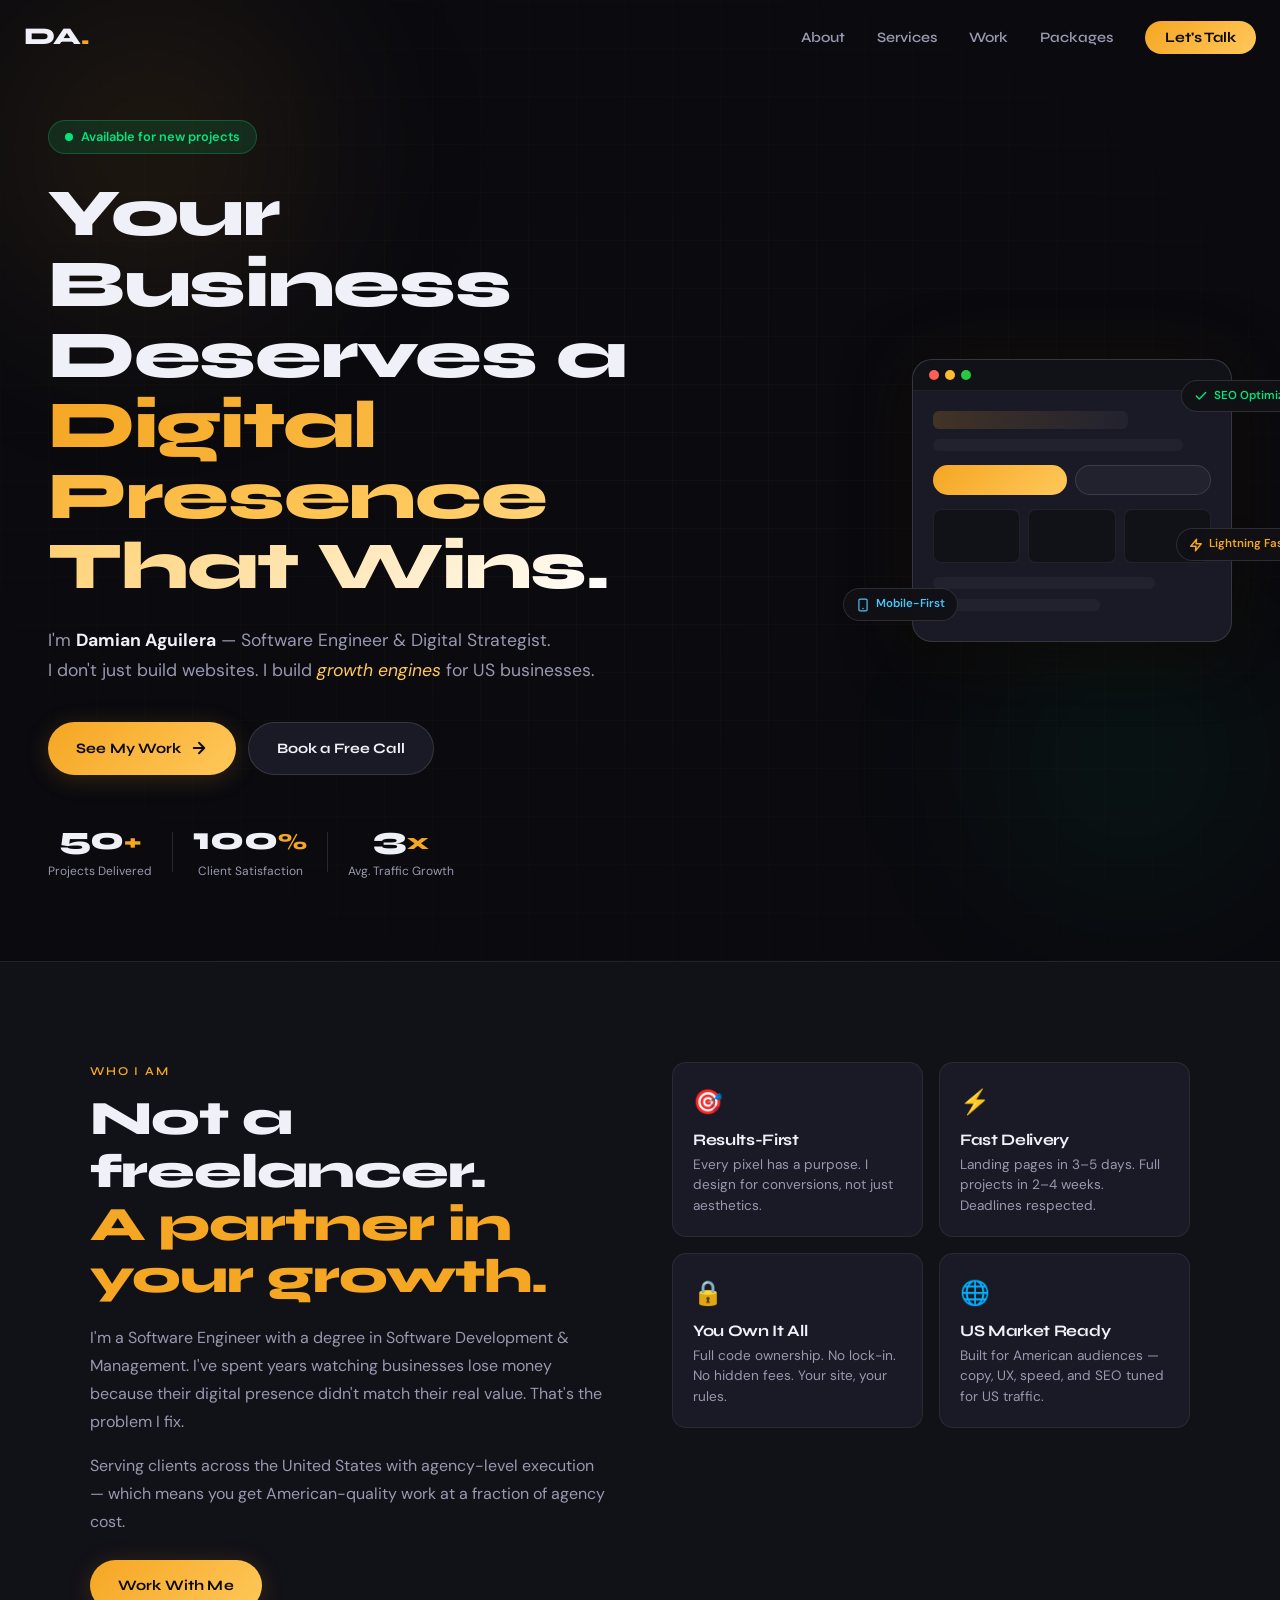
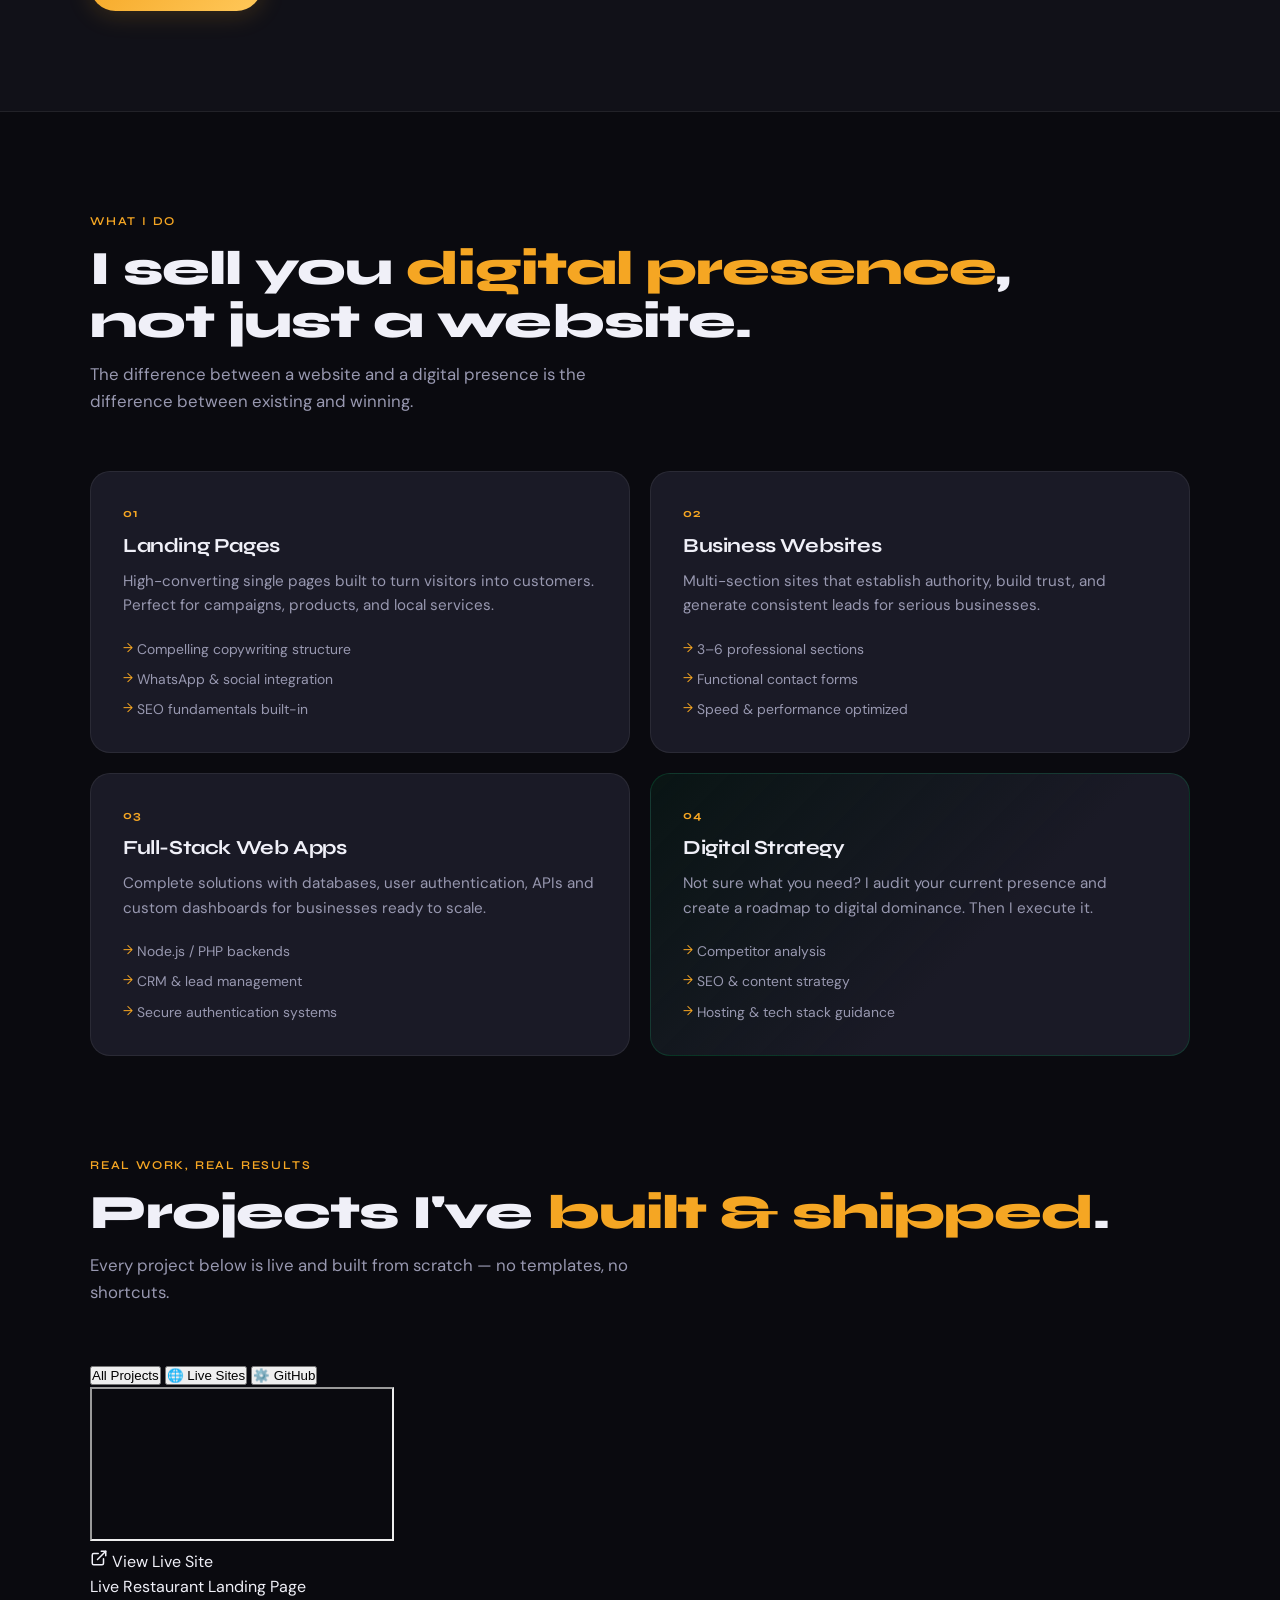
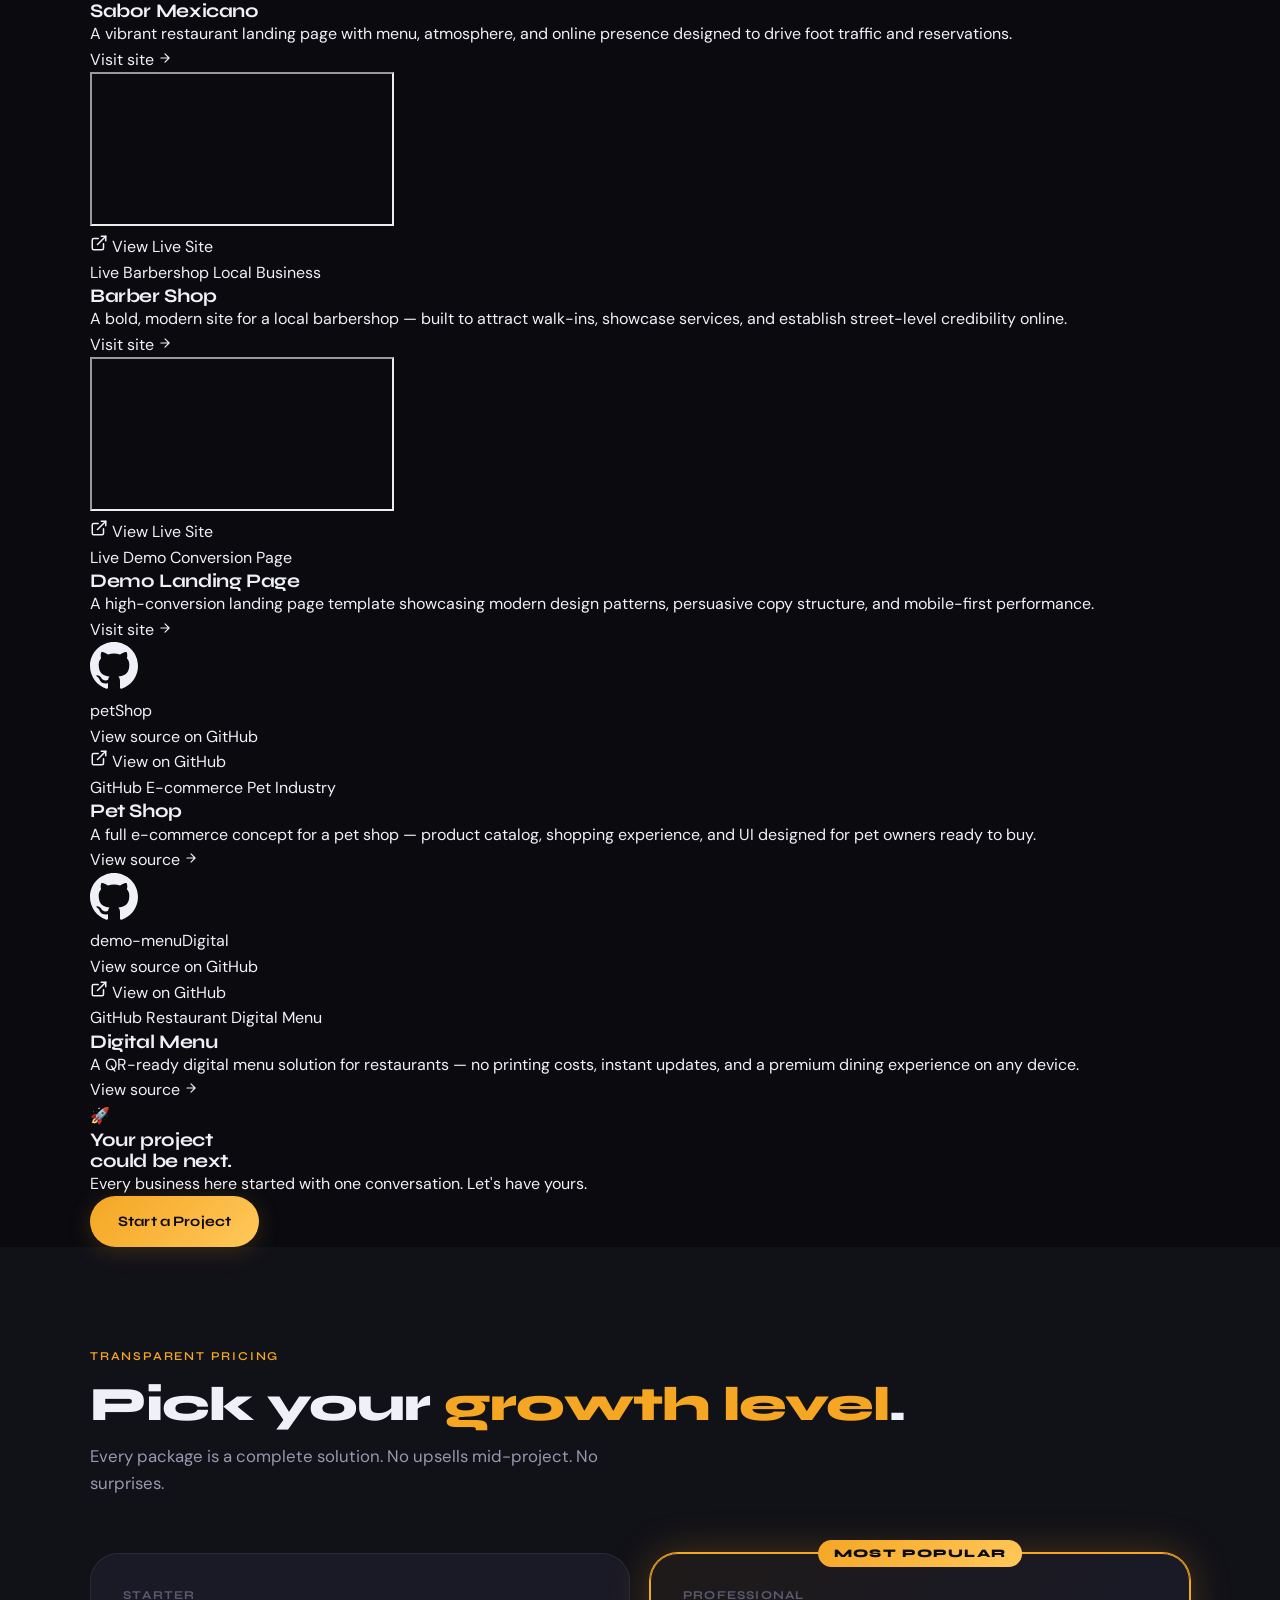
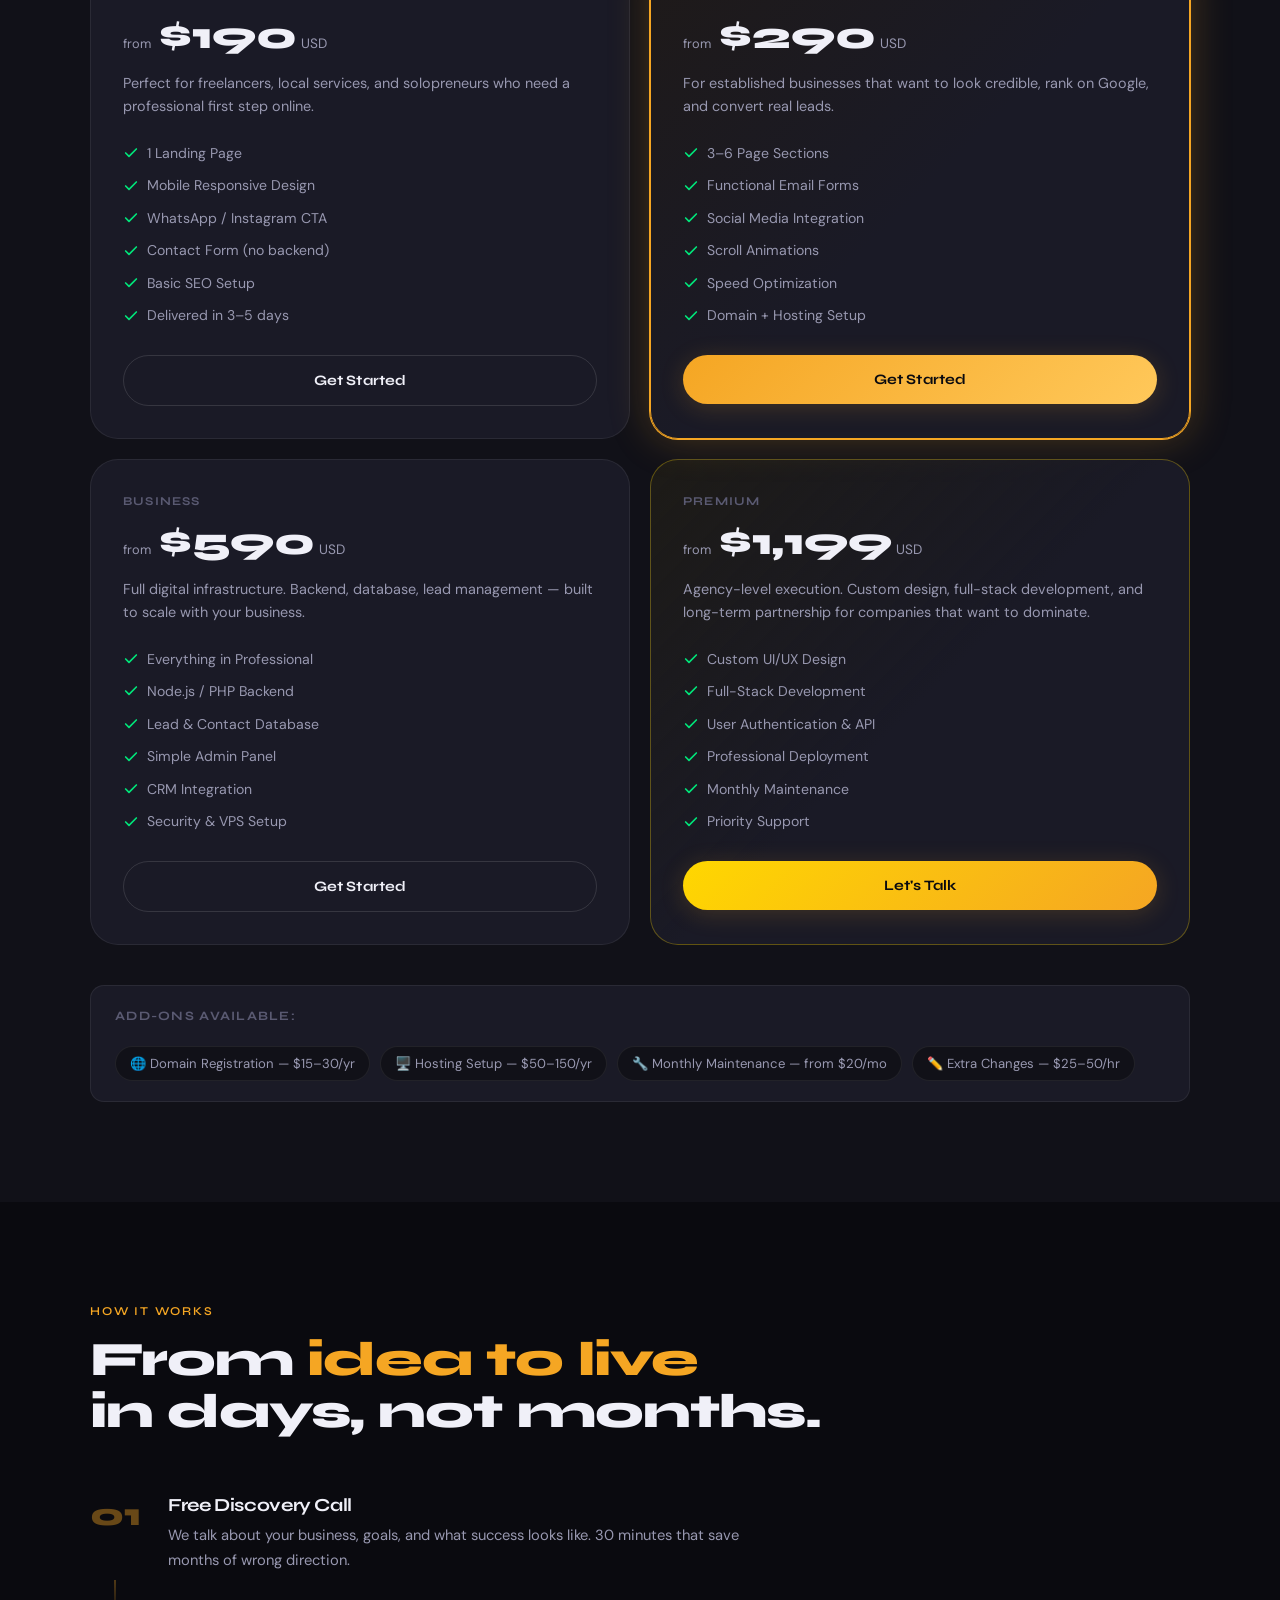
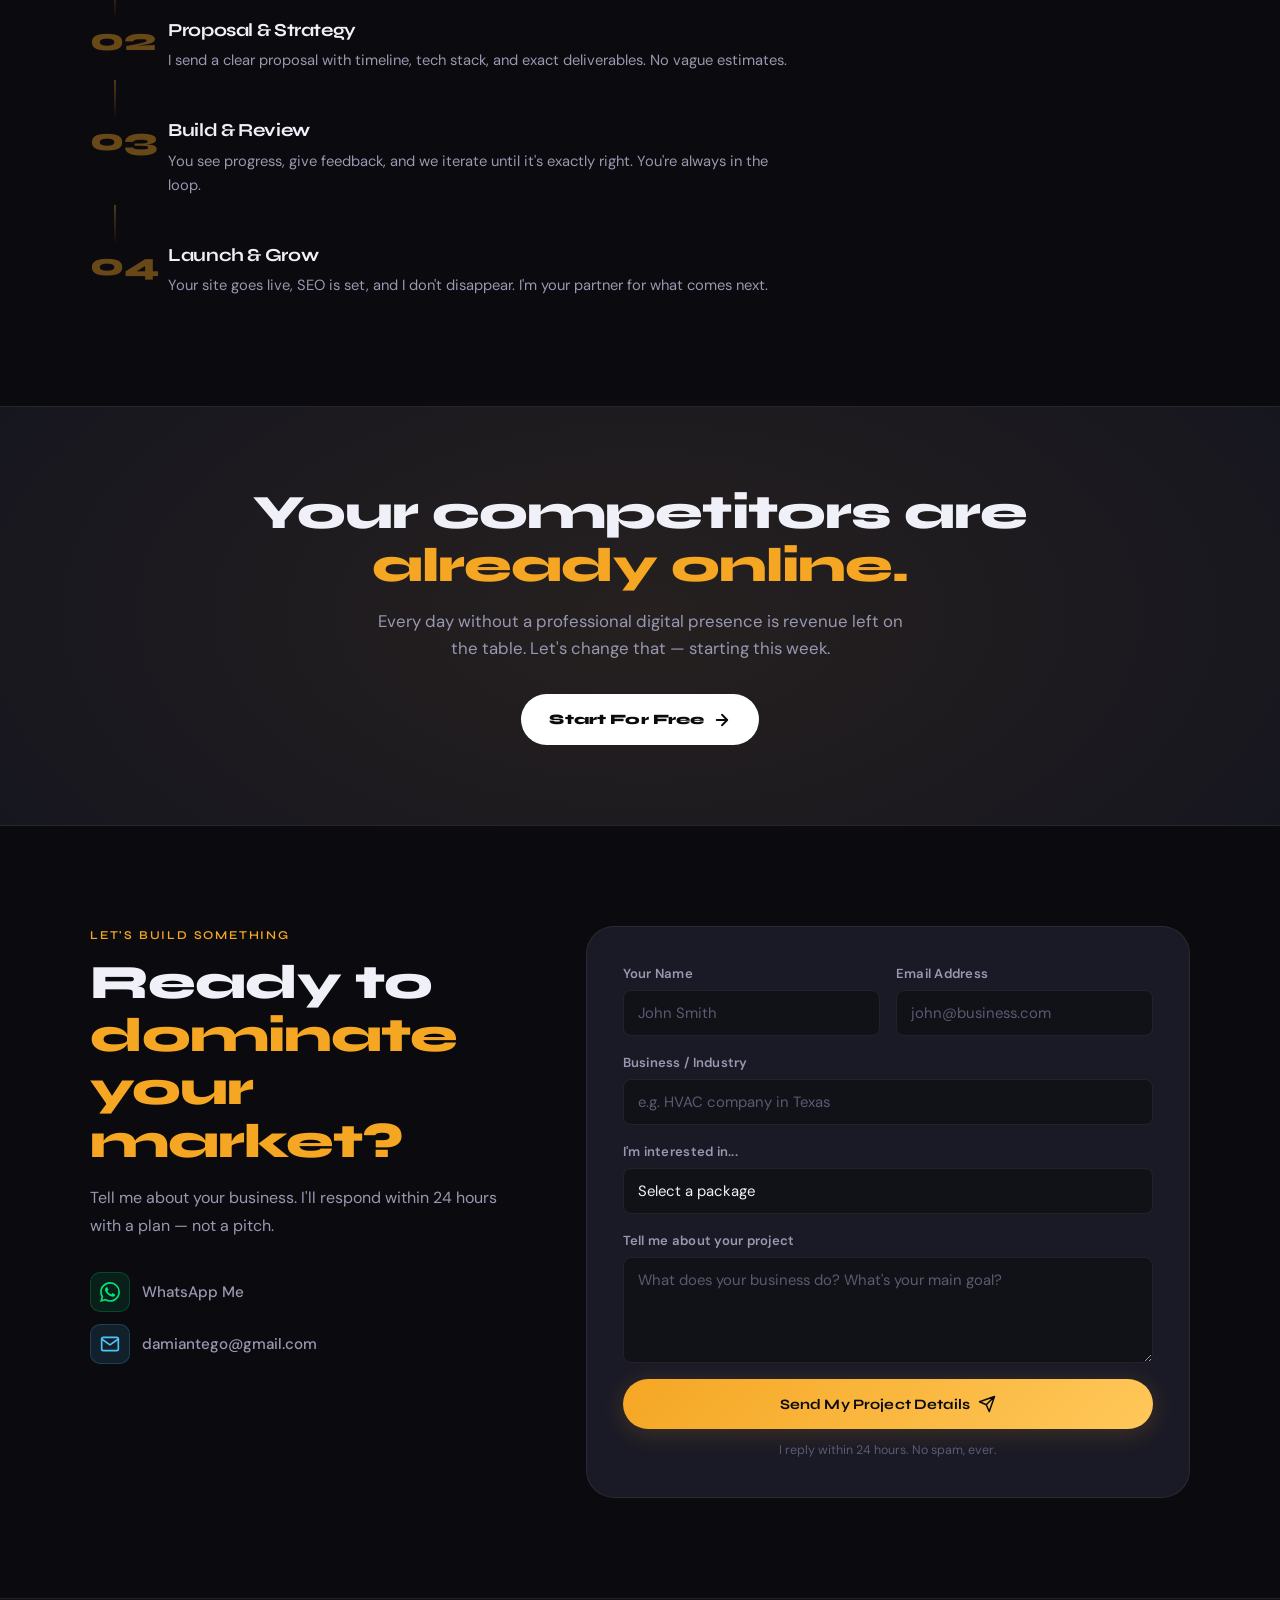
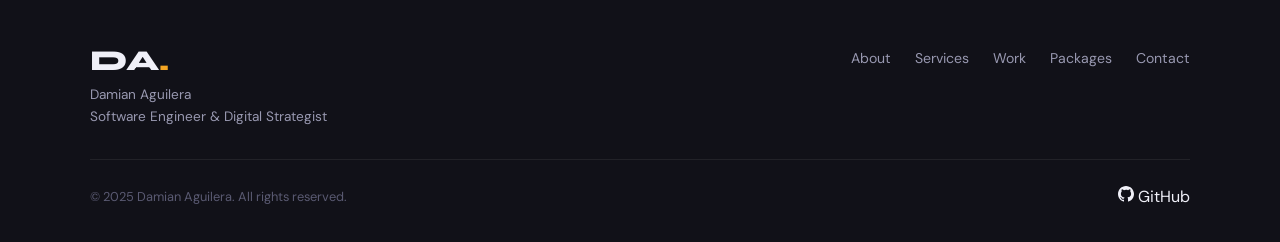
==== index.html @ eb511637 "Update index.html" ====
<!DOCTYPE html>
<html lang="en">
<head>
  <meta charset="UTF-8" />
  <meta name="viewport" content="width=device-width, initial-scale=1.0" />
  <title>Damian Aguilera — Digital Presence Architect</title>
  <meta name="description" content="I build digital presence that converts. Websites, strategy, and growth for US businesses ready to dominate online.">
  <link rel="preconnect" href="https://fonts.googleapis.com">
  <link rel="preconnect" href="https://fonts.gstatic.com" crossorigin>
  <link href="https://fonts.googleapis.com/css2?family=Syne:wght@400;600;700;800&family=DM+Sans:ital,wght@0,300;0,400;0,500;1,300&display=swap" rel="stylesheet">
  <link rel="stylesheet" href="styles.css" />
</head>
<body>

  <!-- NAV -->
  <nav class="nav" id="nav">
    <div class="nav__logo">DA<span>.</span></div>
    <button class="nav__menu-btn" id="menuBtn" aria-label="Open menu">
      <span></span><span></span><span></span>
    </button>
    <ul class="nav__links" id="navLinks">
      <li><a href="#about">About</a></li>
      <li><a href="#services">Services</a></li>
      <li><a href="#portfolio">Work</a></li>
      <li><a href="#packages">Packages</a></li>
      <li><a href="#contact" class="nav__cta">Let's Talk</a></li>
    </ul>
  </nav>

  <!-- HERO -->
  <section class="hero" id="hero">
    <div class="hero__bg-grid"></div>
    <div class="hero__orb hero__orb--1"></div>
    <div class="hero__orb hero__orb--2"></div>

    <div class="hero__content">
      <div class="hero__badge reveal">
        <span class="badge__dot"></span>
        Available for new projects
      </div>

      <h1 class="hero__headline reveal reveal--delay-1">
        Your Business<br>
        Deserves a<br>
        <span class="hero__highlight">Digital Presence<br>That Wins.</span>
      </h1>

      <p class="hero__sub reveal reveal--delay-2">
        I'm <strong>Damian Aguilera</strong> — Software Engineer & Digital Strategist.<br>
        I don't just build websites. I build <em>growth engines</em> for US businesses.
      </p>

      <div class="hero__actions reveal reveal--delay-3">
        <a href="#portfolio" class="btn btn--primary">
          See My Work
          <svg width="18" height="18" viewBox="0 0 24 24" fill="none"><path d="M5 12h14M12 5l7 7-7 7" stroke="currentColor" stroke-width="2.5" stroke-linecap="round" stroke-linejoin="round"/></svg>
        </a>
        <a href="#contact" class="btn btn--ghost">Book a Free Call</a>
      </div>

      <div class="hero__trust reveal reveal--delay-4">
        <div class="trust__item">
          <span class="trust__num" data-count="50">0</span><span class="trust__plus">+</span>
          <span class="trust__label">Projects Delivered</span>
        </div>
        <div class="trust__divider"></div>
        <div class="trust__item">
          <span class="trust__num" data-count="100">0</span><span class="trust__plus">%</span>
          <span class="trust__label">Client Satisfaction</span>
        </div>
        <div class="trust__divider"></div>
        <div class="trust__item">
          <span class="trust__num" data-count="3">0</span><span class="trust__plus">x</span>
          <span class="trust__label">Avg. Traffic Growth</span>
        </div>
      </div>
    </div>

    <div class="hero__visual reveal reveal--delay-2">
      <div class="mockup">
        <div class="mockup__bar">
          <span></span><span></span><span></span>
        </div>
        <div class="mockup__screen">
          <div class="mockup__line mockup__line--title"></div>
          <div class="mockup__line mockup__line--sub"></div>
          <div class="mockup__btn-row">
            <div class="mockup__btn-sim"></div>
            <div class="mockup__btn-sim mockup__btn-sim--ghost"></div>
          </div>
          <div class="mockup__card-row">
            <div class="mockup__card"></div>
            <div class="mockup__card"></div>
            <div class="mockup__card"></div>
          </div>
          <div class="mockup__line mockup__line--short"></div>
          <div class="mockup__line mockup__line--short mockup__line--w60"></div>
        </div>
        <div class="mockup__tag mockup__tag--1">
          <svg width="14" height="14" viewBox="0 0 24 24" fill="none"><path d="M20 6L9 17l-5-5" stroke="#00e67a" stroke-width="2.5" stroke-linecap="round" stroke-linejoin="round"/></svg>
          SEO Optimized
        </div>
        <div class="mockup__tag mockup__tag--2">
          <svg width="14" height="14" viewBox="0 0 24 24" fill="none"><path d="M13 2L3 14h9l-1 8 10-12h-9l1-8z" stroke="#f5a623" stroke-width="2.5" stroke-linecap="round" stroke-linejoin="round"/></svg>
          Lightning Fast
        </div>
        <div class="mockup__tag mockup__tag--3">
          <svg width="14" height="14" viewBox="0 0 24 24" fill="none"><rect x="5" y="2" width="14" height="20" rx="2" stroke="#4fc3f7" stroke-width="2"/><line x1="12" y1="18" x2="12" y2="18" stroke="#4fc3f7" stroke-width="2.5" stroke-linecap="round"/></svg>
          Mobile-First
        </div>
      </div>
    </div>
  </section>

  <!-- ABOUT STRIP -->
  <section class="about-strip" id="about">
    <div class="container">
      <div class="about-strip__inner">
        <div class="about-strip__text reveal">
          <p class="overline">Who I Am</p>
          <h2>Not a freelancer.<br><span>A partner in your growth.</span></h2>
          <p class="body-text">
            I'm a Software Engineer with a degree in Software Development & Management. 
            I've spent years watching businesses lose money because their digital presence 
            didn't match their real value. That's the problem I fix.
          </p>
          <p class="body-text">
            Serving clients across the United States with agency-level execution — which means 
            you get American-quality work at a fraction of agency cost.
          </p>
          <a href="#contact" class="btn btn--primary">Work With Me</a>
        </div>
        <div class="about-strip__cards reveal reveal--delay-1">
          <div class="value-card">
            <div class="value-card__icon">🎯</div>
            <h3>Results-First</h3>
            <p>Every pixel has a purpose. I design for conversions, not just aesthetics.</p>
          </div>
          <div class="value-card">
            <div class="value-card__icon">⚡</div>
            <h3>Fast Delivery</h3>
            <p>Landing pages in 3–5 days. Full projects in 2–4 weeks. Deadlines respected.</p>
          </div>
          <div class="value-card">
            <div class="value-card__icon">🔒</div>
            <h3>You Own It All</h3>
            <p>Full code ownership. No lock-in. No hidden fees. Your site, your rules.</p>
          </div>
          <div class="value-card">
            <div class="value-card__icon">🌐</div>
            <h3>US Market Ready</h3>
            <p>Built for American audiences — copy, UX, speed, and SEO tuned for US traffic.</p>
          </div>
        </div>
      </div>
    </div>
  </section>

  <!-- SERVICES -->
  <section class="services" id="services">
    <div class="container">
      <div class="section-header reveal">
        <p class="overline">What I Do</p>
        <h2>I sell you <span>digital presence</span>,<br>not just a website.</h2>
        <p class="section-sub">The difference between a website and a digital presence is the difference between existing and winning.</p>
      </div>

      <div class="services__grid">
        <div class="service-card reveal">
          <div class="service-card__number">01</div>
          <h3>Landing Pages</h3>
          <p>High-converting single pages built to turn visitors into customers. Perfect for campaigns, products, and local services.</p>
          <ul class="service-card__list">
            <li>Compelling copywriting structure</li>
            <li>WhatsApp & social integration</li>
            <li>SEO fundamentals built-in</li>
          </ul>
        </div>
        <div class="service-card reveal reveal--delay-1">
          <div class="service-card__number">02</div>
          <h3>Business Websites</h3>
          <p>Multi-section sites that establish authority, build trust, and generate consistent leads for serious businesses.</p>
          <ul class="service-card__list">
            <li>3–6 professional sections</li>
            <li>Functional contact forms</li>
            <li>Speed & performance optimized</li>
          </ul>
        </div>
        <div class="service-card reveal reveal--delay-2">
          <div class="service-card__number">03</div>
          <h3>Full-Stack Web Apps</h3>
          <p>Complete solutions with databases, user authentication, APIs and custom dashboards for businesses ready to scale.</p>
          <ul class="service-card__list">
            <li>Node.js / PHP backends</li>
            <li>CRM & lead management</li>
            <li>Secure authentication systems</li>
          </ul>
        </div>
        <div class="service-card service-card--accent reveal reveal--delay-3">
          <div class="service-card__number">04</div>
          <h3>Digital Strategy</h3>
          <p>Not sure what you need? I audit your current presence and create a roadmap to digital dominance. Then I execute it.</p>
          <ul class="service-card__list">
            <li>Competitor analysis</li>
            <li>SEO & content strategy</li>
            <li>Hosting & tech stack guidance</li>
          </ul>
        </div>
      </div>
    </div>
  </section>

  <!-- ═══════════════════════════════════════
       PORTFOLIO
  ═══════════════════════════════════════ -->
  <section class="portfolio" id="portfolio">
    <div class="container">
      <div class="section-header reveal">
        <p class="overline">Real Work, Real Results</p>
        <h2>Projects I've <span>built & shipped</span>.</h2>
        <p class="section-sub">Every project below is live and built from scratch — no templates, no shortcuts.</p>
      </div>

      <!-- FILTER TABS -->
      <div class="portfolio__filters reveal">
        <button class="pf-btn pf-btn--active" data-filter="all">All Projects</button>
        <button class="pf-btn" data-filter="live">🌐 Live Sites</button>
        <button class="pf-btn" data-filter="github">⚙️ GitHub</button>
      </div>

      <div class="portfolio__grid" id="portfolioGrid">

        <!-- 1 — Sabor Mexicano -->
        <div class="pj-card reveal" data-type="live">
          <div class="pj-card__preview">
            <iframe
              src="https://damian7777777777.github.io/Sabor-Mexicano/"
              title="Sabor Mexicano preview"
              loading="lazy"
              tabindex="-1"
              scrolling="no">
            </iframe>
            <div class="pj-card__overlay">
              <a href="https://damian7777777777.github.io/Sabor-Mexicano/" target="_blank" rel="noopener" class="pj-card__view-btn">
                <svg width="18" height="18" viewBox="0 0 24 24" fill="none"><path d="M18 13v6a2 2 0 01-2 2H5a2 2 0 01-2-2V8a2 2 0 012-2h6" stroke="currentColor" stroke-width="2" stroke-linecap="round" stroke-linejoin="round"/><polyline points="15,3 21,3 21,9" stroke="currentColor" stroke-width="2" stroke-linecap="round" stroke-linejoin="round"/><line x1="10" y1="14" x2="21" y2="3" stroke="currentColor" stroke-width="2" stroke-linecap="round" stroke-linejoin="round"/></svg>
                View Live Site
              </a>
            </div>
          </div>
          <div class="pj-card__info">
            <div class="pj-card__meta">
              <span class="pj-card__tag pj-card__tag--live">Live</span>
              <span class="pj-card__tag">Restaurant</span>
              <span class="pj-card__tag">Landing Page</span>
            </div>
            <h3>Sabor Mexicano</h3>
            <p>A vibrant restaurant landing page with menu, atmosphere, and online presence designed to drive foot traffic and reservations.</p>
            <a href="https://damian7777777777.github.io/Sabor-Mexicano/" target="_blank" rel="noopener" class="pj-card__link">
              Visit site
              <svg width="14" height="14" viewBox="0 0 24 24" fill="none"><path d="M5 12h14M12 5l7 7-7 7" stroke="currentColor" stroke-width="2" stroke-linecap="round" stroke-linejoin="round"/></svg>
            </a>
          </div>
        </div>

        <!-- 2 — Barber -->
        <div class="pj-card reveal reveal--delay-1" data-type="live">
          <div class="pj-card__preview">
            <iframe
              src="https://damian7777777777.github.io/Barber/"
              title="Barber Shop preview"
              loading="lazy"
              tabindex="-1"
              scrolling="no">
            </iframe>
            <div class="pj-card__overlay">
              <a href="https://damian7777777777.github.io/Barber/" target="_blank" rel="noopener" class="pj-card__view-btn">
                <svg width="18" height="18" viewBox="0 0 24 24" fill="none"><path d="M18 13v6a2 2 0 01-2 2H5a2 2 0 01-2-2V8a2 2 0 012-2h6" stroke="currentColor" stroke-width="2" stroke-linecap="round" stroke-linejoin="round"/><polyline points="15,3 21,3 21,9" stroke="currentColor" stroke-width="2" stroke-linecap="round" stroke-linejoin="round"/><line x1="10" y1="14" x2="21" y2="3" stroke="currentColor" stroke-width="2" stroke-linecap="round" stroke-linejoin="round"/></svg>
                View Live Site
              </a>
            </div>
          </div>
          <div class="pj-card__info">
            <div class="pj-card__meta">
              <span class="pj-card__tag pj-card__tag--live">Live</span>
              <span class="pj-card__tag">Barbershop</span>
              <span class="pj-card__tag">Local Business</span>
            </div>
            <h3>Barber Shop</h3>
            <p>A bold, modern site for a local barbershop — built to attract walk-ins, showcase services, and establish street-level credibility online.</p>
            <a href="https://damian7777777777.github.io/Barber/" target="_blank" rel="noopener" class="pj-card__link">
              Visit site
              <svg width="14" height="14" viewBox="0 0 24 24" fill="none"><path d="M5 12h14M12 5l7 7-7 7" stroke="currentColor" stroke-width="2" stroke-linecap="round" stroke-linejoin="round"/></svg>
            </a>
          </div>
        </div>

        <!-- 3 — Demo Landing Page -->
        <div class="pj-card reveal reveal--delay-2" data-type="live">
          <div class="pj-card__preview">
            <iframe
              src="https://damian7777777777.github.io/demo-landing-page/"
              title="Demo Landing Page preview"
              loading="lazy"
              tabindex="-1"
              scrolling="no">
            </iframe>
            <div class="pj-card__overlay">
              <a href="https://damian7777777777.github.io/demo-landing-page/" target="_blank" rel="noopener" class="pj-card__view-btn">
                <svg width="18" height="18" viewBox="0 0 24 24" fill="none"><path d="M18 13v6a2 2 0 01-2 2H5a2 2 0 01-2-2V8a2 2 0 012-2h6" stroke="currentColor" stroke-width="2" stroke-linecap="round" stroke-linejoin="round"/><polyline points="15,3 21,3 21,9" stroke="currentColor" stroke-width="2" stroke-linecap="round" stroke-linejoin="round"/><line x1="10" y1="14" x2="21" y2="3" stroke="currentColor" stroke-width="2" stroke-linecap="round" stroke-linejoin="round"/></svg>
                View Live Site
              </a>
            </div>
          </div>
          <div class="pj-card__info">
            <div class="pj-card__meta">
              <span class="pj-card__tag pj-card__tag--live">Live</span>
              <span class="pj-card__tag">Demo</span>
              <span class="pj-card__tag">Conversion Page</span>
            </div>
            <h3>Demo Landing Page</h3>
            <p>A high-conversion landing page template showcasing modern design patterns, persuasive copy structure, and mobile-first performance.</p>
            <a href="https://damian7777777777.github.io/demo-landing-page/" target="_blank" rel="noopener" class="pj-card__link">
              Visit site
              <svg width="14" height="14" viewBox="0 0 24 24" fill="none"><path d="M5 12h14M12 5l7 7-7 7" stroke="currentColor" stroke-width="2" stroke-linecap="round" stroke-linejoin="round"/></svg>
            </a>
          </div>
        </div>

        <!-- 4 — Pet Shop -->
        <div class="pj-card reveal" data-type="github">
          <div class="pj-card__preview pj-card__preview--gh">
            <div class="pj-card__gh-screen">
              <div class="pj-card__gh-icon">
                <svg width="48" height="48" viewBox="0 0 24 24" fill="currentColor"><path d="M12 0C5.374 0 0 5.373 0 12c0 5.302 3.438 9.8 8.207 11.387.599.111.793-.261.793-.577v-2.234c-3.338.726-4.033-1.416-4.033-1.416-.546-1.387-1.333-1.756-1.333-1.756-1.089-.745.083-.729.083-.729 1.205.084 1.839 1.237 1.839 1.237 1.07 1.834 2.807 1.304 3.492.997.107-.775.418-1.305.762-1.604-2.665-.305-5.467-1.334-5.467-5.931 0-1.311.469-2.381 1.236-3.221-.124-.303-.535-1.524.117-3.176 0 0 1.008-.322 3.301 1.23A11.509 11.509 0 0112 5.803c1.02.005 2.047.138 3.006.404 2.291-1.552 3.297-1.23 3.297-1.23.653 1.653.242 2.874.118 3.176.77.84 1.235 1.911 1.235 3.221 0 4.609-2.807 5.624-5.479 5.921.43.372.823 1.102.823 2.222v3.293c0 .319.192.694.801.576C20.566 21.797 24 17.3 24 12c0-6.627-5.373-12-12-12z"/></svg>
              </div>
              <p class="pj-card__gh-name">petShop</p>
              <p class="pj-card__gh-sub">View source on GitHub</p>
            </div>
            <div class="pj-card__overlay">
              <a href="https://github.com/Damian7777777777/petShop/" target="_blank" rel="noopener" class="pj-card__view-btn">
                <svg width="18" height="18" viewBox="0 0 24 24" fill="none"><path d="M18 13v6a2 2 0 01-2 2H5a2 2 0 01-2-2V8a2 2 0 012-2h6" stroke="currentColor" stroke-width="2" stroke-linecap="round" stroke-linejoin="round"/><polyline points="15,3 21,3 21,9" stroke="currentColor" stroke-width="2" stroke-linecap="round" stroke-linejoin="round"/><line x1="10" y1="14" x2="21" y2="3" stroke="currentColor" stroke-width="2" stroke-linecap="round" stroke-linejoin="round"/></svg>
                View on GitHub
              </a>
            </div>
          </div>
          <div class="pj-card__info">
            <div class="pj-card__meta">
              <span class="pj-card__tag pj-card__tag--gh">GitHub</span>
              <span class="pj-card__tag">E-commerce</span>
              <span class="pj-card__tag">Pet Industry</span>
            </div>
            <h3>Pet Shop</h3>
            <p>A full e-commerce concept for a pet shop — product catalog, shopping experience, and UI designed for pet owners ready to buy.</p>
            <a href="https://github.com/Damian7777777777/petShop/" target="_blank" rel="noopener" class="pj-card__link">
              View source
              <svg width="14" height="14" viewBox="0 0 24 24" fill="none"><path d="M5 12h14M12 5l7 7-7 7" stroke="currentColor" stroke-width="2" stroke-linecap="round" stroke-linejoin="round"/></svg>
            </a>
          </div>
        </div>

        <!-- 5 — Demo Menú Digital -->
        <div class="pj-card reveal reveal--delay-1" data-type="github">
          <div class="pj-card__preview pj-card__preview--gh">
            <div class="pj-card__gh-screen">
              <div class="pj-card__gh-icon">
                <svg width="48" height="48" viewBox="0 0 24 24" fill="currentColor"><path d="M12 0C5.374 0 0 5.373 0 12c0 5.302 3.438 9.8 8.207 11.387.599.111.793-.261.793-.577v-2.234c-3.338.726-4.033-1.416-4.033-1.416-.546-1.387-1.333-1.756-1.333-1.756-1.089-.745.083-.729.083-.729 1.205.084 1.839 1.237 1.839 1.237 1.07 1.834 2.807 1.304 3.492.997.107-.775.418-1.305.762-1.604-2.665-.305-5.467-1.334-5.467-5.931 0-1.311.469-2.381 1.236-3.221-.124-.303-.535-1.524.117-3.176 0 0 1.008-.322 3.301 1.23A11.509 11.509 0 0112 5.803c1.02.005 2.047.138 3.006.404 2.291-1.552 3.297-1.23 3.297-1.23.653 1.653.242 2.874.118 3.176.77.84 1.235 1.911 1.235 3.221 0 4.609-2.807 5.624-5.479 5.921.43.372.823 1.102.823 2.222v3.293c0 .319.192.694.801.576C20.566 21.797 24 17.3 24 12c0-6.627-5.373-12-12-12z"/></svg>
              </div>
              <p class="pj-card__gh-name">demo-menuDigital</p>
              <p class="pj-card__gh-sub">View source on GitHub</p>
            </div>
            <div class="pj-card__overlay">
              <a href="https://github.com/Damian7777777777/demo-menuDigital/" target="_blank" rel="noopener" class="pj-card__view-btn">
                <svg width="18" height="18" viewBox="0 0 24 24" fill="none"><path d="M18 13v6a2 2 0 01-2 2H5a2 2 0 01-2-2V8a2 2 0 012-2h6" stroke="currentColor" stroke-width="2" stroke-linecap="round" stroke-linejoin="round"/><polyline points="15,3 21,3 21,9" stroke="currentColor" stroke-width="2" stroke-linecap="round" stroke-linejoin="round"/><line x1="10" y1="14" x2="21" y2="3" stroke="currentColor" stroke-width="2" stroke-linecap="round" stroke-linejoin="round"/></svg>
                View on GitHub
              </a>
            </div>
          </div>
          <div class="pj-card__info">
            <div class="pj-card__meta">
              <span class="pj-card__tag pj-card__tag--gh">GitHub</span>
              <span class="pj-card__tag">Restaurant</span>
              <span class="pj-card__tag">Digital Menu</span>
            </div>
            <h3>Digital Menu</h3>
            <p>A QR-ready digital menu solution for restaurants — no printing costs, instant updates, and a premium dining experience on any device.</p>
            <a href="https://github.com/Damian7777777777/demo-menuDigital/" target="_blank" rel="noopener" class="pj-card__link">
              View source
              <svg width="14" height="14" viewBox="0 0 24 24" fill="none"><path d="M5 12h14M12 5l7 7-7 7" stroke="currentColor" stroke-width="2" stroke-linecap="round" stroke-linejoin="round"/></svg>
            </a>
          </div>
        </div>

        <!-- CTA card -->
        <div class="pj-card pj-card--cta reveal reveal--delay-2" data-type="all">
          <div class="pj-card__cta-inner">
            <div class="pj-card__cta-icon">🚀</div>
            <h3>Your project<br>could be next.</h3>
            <p>Every business here started with one conversation. Let's have yours.</p>
            <a href="#contact" class="btn btn--primary">Start a Project</a>
          </div>
        </div>

      </div>
    </div>
  </section>

  <!-- PACKAGES -->
  <section class="packages" id="packages">
    <div class="container">
      <div class="section-header reveal">
        <p class="overline">Transparent Pricing</p>
        <h2>Pick your <span>growth level</span>.</h2>
        <p class="section-sub">Every package is a complete solution. No upsells mid-project. No surprises.</p>
      </div>

      <div class="packages__grid">

        <div class="pkg-card reveal">
          <div class="pkg-card__badge">Starter</div>
          <div class="pkg-card__price">
            <span class="pkg-card__from">from</span>
            <span class="pkg-card__amount">$190</span>
            <span class="pkg-card__period">USD</span>
          </div>
          <p class="pkg-card__desc">Perfect for freelancers, local services, and solopreneurs who need a professional first step online.</p>
          <ul class="pkg-card__features">
            <li><svg width="16" height="16" viewBox="0 0 24 24" fill="none"><path d="M20 6L9 17l-5-5" stroke="currentColor" stroke-width="2.5" stroke-linecap="round" stroke-linejoin="round"/></svg> 1 Landing Page</li>
            <li><svg width="16" height="16" viewBox="0 0 24 24" fill="none"><path d="M20 6L9 17l-5-5" stroke="currentColor" stroke-width="2.5" stroke-linecap="round" stroke-linejoin="round"/></svg> Mobile Responsive Design</li>
            <li><svg width="16" height="16" viewBox="0 0 24 24" fill="none"><path d="M20 6L9 17l-5-5" stroke="currentColor" stroke-width="2.5" stroke-linecap="round" stroke-linejoin="round"/></svg> WhatsApp / Instagram CTA</li>
            <li><svg width="16" height="16" viewBox="0 0 24 24" fill="none"><path d="M20 6L9 17l-5-5" stroke="currentColor" stroke-width="2.5" stroke-linecap="round" stroke-linejoin="round"/></svg> Contact Form (no backend)</li>
            <li><svg width="16" height="16" viewBox="0 0 24 24" fill="none"><path d="M20 6L9 17l-5-5" stroke="currentColor" stroke-width="2.5" stroke-linecap="round" stroke-linejoin="round"/></svg> Basic SEO Setup</li>
            <li><svg width="16" height="16" viewBox="0 0 24 24" fill="none"><path d="M20 6L9 17l-5-5" stroke="currentColor" stroke-width="2.5" stroke-linecap="round" stroke-linejoin="round"/></svg> Delivered in 3–5 days</li>
          </ul>
          <a href="#contact" class="btn btn--outline pkg-card__btn">Get Started</a>
        </div>

        <div class="pkg-card pkg-card--popular reveal reveal--delay-1">
          <div class="pkg-card__popular-label">Most Popular</div>
          <div class="pkg-card__badge">Professional</div>
          <div class="pkg-card__price">
            <span class="pkg-card__from">from</span>
            <span class="pkg-card__amount">$290</span>
            <span class="pkg-card__period">USD</span>
          </div>
          <p class="pkg-card__desc">For established businesses that want to look credible, rank on Google, and convert real leads.</p>
          <ul class="pkg-card__features">
            <li><svg width="16" height="16" viewBox="0 0 24 24" fill="none"><path d="M20 6L9 17l-5-5" stroke="currentColor" stroke-width="2.5" stroke-linecap="round" stroke-linejoin="round"/></svg> 3–6 Page Sections</li>
            <li><svg width="16" height="16" viewBox="0 0 24 24" fill="none"><path d="M20 6L9 17l-5-5" stroke="currentColor" stroke-width="2.5" stroke-linecap="round" stroke-linejoin="round"/></svg> Functional Email Forms</li>
            <li><svg width="16" height="16" viewBox="0 0 24 24" fill="none"><path d="M20 6L9 17l-5-5" stroke="currentColor" stroke-width="2.5" stroke-linecap="round" stroke-linejoin="round"/></svg> Social Media Integration</li>
            <li><svg width="16" height="16" viewBox="0 0 24 24" fill="none"><path d="M20 6L9 17l-5-5" stroke="currentColor" stroke-width="2.5" stroke-linecap="round" stroke-linejoin="round"/></svg> Scroll Animations</li>
            <li><svg width="16" height="16" viewBox="0 0 24 24" fill="none"><path d="M20 6L9 17l-5-5" stroke="currentColor" stroke-width="2.5" stroke-linecap="round" stroke-linejoin="round"/></svg> Speed Optimization</li>
            <li><svg width="16" height="16" viewBox="0 0 24 24" fill="none"><path d="M20 6L9 17l-5-5" stroke="currentColor" stroke-width="2.5" stroke-linecap="round" stroke-linejoin="round"/></svg> Domain + Hosting Setup</li>
          </ul>
          <a href="#contact" class="btn btn--primary pkg-card__btn">Get Started</a>
        </div>

        <div class="pkg-card reveal reveal--delay-2">
          <div class="pkg-card__badge">Business</div>
          <div class="pkg-card__price">
            <span class="pkg-card__from">from</span>
            <span class="pkg-card__amount">$590</span>
            <span class="pkg-card__period">USD</span>
          </div>
          <p class="pkg-card__desc">Full digital infrastructure. Backend, database, lead management — built to scale with your business.</p>
          <ul class="pkg-card__features">
            <li><svg width="16" height="16" viewBox="0 0 24 24" fill="none"><path d="M20 6L9 17l-5-5" stroke="currentColor" stroke-width="2.5" stroke-linecap="round" stroke-linejoin="round"/></svg> Everything in Professional</li>
            <li><svg width="16" height="16" viewBox="0 0 24 24" fill="none"><path d="M20 6L9 17l-5-5" stroke="currentColor" stroke-width="2.5" stroke-linecap="round" stroke-linejoin="round"/></svg> Node.js / PHP Backend</li>
            <li><svg width="16" height="16" viewBox="0 0 24 24" fill="none"><path d="M20 6L9 17l-5-5" stroke="currentColor" stroke-width="2.5" stroke-linecap="round" stroke-linejoin="round"/></svg> Lead & Contact Database</li>
            <li><svg width="16" height="16" viewBox="0 0 24 24" fill="none"><path d="M20 6L9 17l-5-5" stroke="currentColor" stroke-width="2.5" stroke-linecap="round" stroke-linejoin="round"/></svg> Simple Admin Panel</li>
            <li><svg width="16" height="16" viewBox="0 0 24 24" fill="none"><path d="M20 6L9 17l-5-5" stroke="currentColor" stroke-width="2.5" stroke-linecap="round" stroke-linejoin="round"/></svg> CRM Integration</li>
            <li><svg width="16" height="16" viewBox="0 0 24 24" fill="none"><path d="M20 6L9 17l-5-5" stroke="currentColor" stroke-width="2.5" stroke-linecap="round" stroke-linejoin="round"/></svg> Security & VPS Setup</li>
          </ul>
          <a href="#contact" class="btn btn--outline pkg-card__btn">Get Started</a>
        </div>

        <div class="pkg-card pkg-card--premium reveal reveal--delay-3">
          <div class="pkg-card__badge">Premium</div>
          <div class="pkg-card__price">
            <span class="pkg-card__from">from</span>
            <span class="pkg-card__amount">$1,199</span>
            <span class="pkg-card__period">USD</span>
          </div>
          <p class="pkg-card__desc">Agency-level execution. Custom design, full-stack development, and long-term partnership for companies that want to dominate.</p>
          <ul class="pkg-card__features">
            <li><svg width="16" height="16" viewBox="0 0 24 24" fill="none"><path d="M20 6L9 17l-5-5" stroke="currentColor" stroke-width="2.5" stroke-linecap="round" stroke-linejoin="round"/></svg> Custom UI/UX Design</li>
            <li><svg width="16" height="16" viewBox="0 0 24 24" fill="none"><path d="M20 6L9 17l-5-5" stroke="currentColor" stroke-width="2.5" stroke-linecap="round" stroke-linejoin="round"/></svg> Full-Stack Development</li>
            <li><svg width="16" height="16" viewBox="0 0 24 24" fill="none"><path d="M20 6L9 17l-5-5" stroke="currentColor" stroke-width="2.5" stroke-linecap="round" stroke-linejoin="round"/></svg> User Authentication & API</li>
            <li><svg width="16" height="16" viewBox="0 0 24 24" fill="none"><path d="M20 6L9 17l-5-5" stroke="currentColor" stroke-width="2.5" stroke-linecap="round" stroke-linejoin="round"/></svg> Professional Deployment</li>
            <li><svg width="16" height="16" viewBox="0 0 24 24" fill="none"><path d="M20 6L9 17l-5-5" stroke="currentColor" stroke-width="2.5" stroke-linecap="round" stroke-linejoin="round"/></svg> Monthly Maintenance</li>
            <li><svg width="16" height="16" viewBox="0 0 24 24" fill="none"><path d="M20 6L9 17l-5-5" stroke="currentColor" stroke-width="2.5" stroke-linecap="round" stroke-linejoin="round"/></svg> Priority Support</li>
          </ul>
          <a href="#contact" class="btn btn--gold pkg-card__btn">Let's Talk</a>
        </div>

      </div>

      <div class="extras reveal">
        <p class="extras__label">Add-ons available:</p>
        <div class="extras__pills">
          <span>🌐 Domain Registration — $15–30/yr</span>
          <span>🖥️ Hosting Setup — $50–150/yr</span>
          <span>🔧 Monthly Maintenance — from $20/mo</span>
          <span>✏️ Extra Changes — $25–50/hr</span>
        </div>
      </div>
    </div>
  </section>

  <!-- PROCESS -->
  <section class="process" id="process">
    <div class="container">
      <div class="section-header reveal">
        <p class="overline">How It Works</p>
        <h2>From <span>idea to live</span><br>in days, not months.</h2>
      </div>
      <div class="process__steps">
        <div class="process__step reveal">
          <div class="process__step-num">01</div>
          <div class="process__step-content">
            <h3>Free Discovery Call</h3>
            <p>We talk about your business, goals, and what success looks like. 30 minutes that save months of wrong direction.</p>
          </div>
        </div>
        <div class="process__connector"></div>
        <div class="process__step reveal reveal--delay-1">
          <div class="process__step-num">02</div>
          <div class="process__step-content">
            <h3>Proposal & Strategy</h3>
            <p>I send a clear proposal with timeline, tech stack, and exact deliverables. No vague estimates.</p>
          </div>
        </div>
        <div class="process__connector"></div>
        <div class="process__step reveal reveal--delay-2">
          <div class="process__step-num">03</div>
          <div class="process__step-content">
            <h3>Build & Review</h3>
            <p>You see progress, give feedback, and we iterate until it's exactly right. You're always in the loop.</p>
          </div>
        </div>
        <div class="process__connector"></div>
        <div class="process__step reveal reveal--delay-3">
          <div class="process__step-num">04</div>
          <div class="process__step-content">
            <h3>Launch & Grow</h3>
            <p>Your site goes live, SEO is set, and I don't disappear. I'm your partner for what comes next.</p>
          </div>
        </div>
      </div>
    </div>
  </section>

  <!-- CTA BANNER -->
  <section class="cta-banner reveal">
    <div class="cta-banner__bg"></div>
    <div class="container">
      <div class="cta-banner__inner">
        <h2>Your competitors are<br><span>already online.</span></h2>
        <p>Every day without a professional digital presence is revenue left on the table. Let's change that — starting this week.</p>
        <a href="#contact" class="btn btn--white">
          Start For Free
          <svg width="18" height="18" viewBox="0 0 24 24" fill="none"><path d="M5 12h14M12 5l7 7-7 7" stroke="currentColor" stroke-width="2.5" stroke-linecap="round" stroke-linejoin="round"/></svg>
        </a>
      </div>
    </div>
  </section>

  <!-- CONTACT -->
  <section class="contact" id="contact">
    <div class="container">
      <div class="contact__inner">
        <div class="contact__info reveal">
          <p class="overline">Let's Build Something</p>
          <h2>Ready to<br><span>dominate your market?</span></h2>
          <p class="body-text">Tell me about your business. I'll respond within 24 hours with a plan — not a pitch.</p>

          <div class="contact__channels">
            <a href="https://wa.me/4428484517" class="channel-link" target="_blank" rel="noopener">
              <div class="channel-link__icon channel-link__icon--wa">
                <svg width="20" height="20" viewBox="0 0 24 24" fill="currentColor"><path d="M17.472 14.382c-.297-.149-1.758-.867-2.03-.967-.273-.099-.471-.148-.67.15-.197.297-.767.966-.94 1.164-.173.199-.347.223-.644.075-.297-.15-1.255-.463-2.39-1.475-.883-.788-1.48-1.761-1.653-2.059-.173-.297-.018-.458.13-.606.134-.133.298-.347.446-.52.149-.174.198-.298.298-.497.099-.198.05-.371-.025-.52-.075-.149-.669-1.612-.916-2.207-.242-.579-.487-.5-.669-.51-.173-.008-.371-.01-.57-.01-.198 0-.52.074-.792.372-.272.297-1.04 1.016-1.04 2.479 0 1.462 1.065 2.875 1.213 3.074.149.198 2.096 3.2 5.077 4.487.709.306 1.262.489 1.694.625.712.227 1.36.195 1.871.118.571-.085 1.758-.719 2.006-1.413.248-.694.248-1.289.173-1.413-.074-.124-.272-.198-.57-.347m-5.421 7.403h-.004a9.87 9.87 0 01-5.031-1.378l-.361-.214-3.741.982.998-3.648-.235-.374a9.86 9.86 0 01-1.51-5.26c.001-5.45 4.436-9.884 9.888-9.884 2.64 0 5.122 1.03 6.988 2.898a9.825 9.825 0 012.893 6.994c-.003 5.45-4.437 9.884-9.885 9.884m8.413-18.297A11.815 11.815 0 0012.05 0C5.495 0 .16 5.335.157 11.892c0 2.096.547 4.142 1.588 5.945L.057 24l6.305-1.654a11.882 11.882 0 005.683 1.448h.005c6.554 0 11.89-5.335 11.893-11.893a11.821 11.821 0 00-3.48-8.413z"/></svg>
              </div>
              <span>WhatsApp Me</span>
            </a>
            <a href="mailto:damiantego@gmail.com" class="channel-link">
              <div class="channel-link__icon channel-link__icon--email">
                <svg width="20" height="20" viewBox="0 0 24 24" fill="none"><path d="M4 4h16c1.1 0 2 .9 2 2v12c0 1.1-.9 2-2 2H4c-1.1 0-2-.9-2-2V6c0-1.1.9-2 2-2z" stroke="currentColor" stroke-width="2" stroke-linecap="round" stroke-linejoin="round"/><polyline points="22,6 12,13 2,6" stroke="currentColor" stroke-width="2" stroke-linecap="round" stroke-linejoin="round"/></svg>
              </div>
              <span>damiantego@gmail.com</span>
            </a>
          </div>
        </div>

        <form class="contact__form reveal reveal--delay-1" id="contactForm">
          <div class="form-row">
            <div class="form-group">
              <label for="name">Your Name</label>
              <input type="text" id="name" name="name" placeholder="John Smith" required />
            </div>
            <div class="form-group">
              <label for="email">Email Address</label>
              <input type="email" id="email" name="email" placeholder="john@business.com" required />
            </div>
          </div>
          <div class="form-group">
            <label for="business">Business / Industry</label>
            <input type="text" id="business" name="business" placeholder="e.g. HVAC company in Texas" />
          </div>
          <div class="form-group">
            <label for="package">I'm interested in...</label>
            <select id="package" name="package">
              <option value="">Select a package</option>
              <option value="starter">Starter — Landing Page ($190+)</option>
              <option value="professional">Professional — Business Site ($290+)</option>
              <option value="business">Business — With Backend ($590+)</option>
              <option value="premium">Premium — Full-Stack ($1,199+)</option>
              <option value="unsure">Not sure — Let's talk</option>
            </select>
          </div>
          <div class="form-group">
            <label for="message">Tell me about your project</label>
            <textarea id="message" name="message" placeholder="What does your business do? What's your main goal?" rows="4" required></textarea>
          </div>
          <button type="submit" class="btn btn--primary btn--full">
            Send My Project Details
            <svg width="18" height="18" viewBox="0 0 24 24" fill="none"><path d="M22 2L11 13M22 2l-7 20-4-9-9-4 20-7z" stroke="currentColor" stroke-width="2" stroke-linecap="round" stroke-linejoin="round"/></svg>
          </button>
          <p class="form__note">I reply within 24 hours. No spam, ever.</p>
          <div class="form__success" id="formSuccess">
            <svg width="24" height="24" viewBox="0 0 24 24" fill="none"><path d="M22 11.08V12a10 10 0 11-5.93-9.14" stroke="#00e67a" stroke-width="2" stroke-linecap="round" stroke-linejoin="round"/><path d="M22 4L12 14.01l-3-3" stroke="#00e67a" stroke-width="2" stroke-linecap="round" stroke-linejoin="round"/></svg>
            Message sent! I'll be in touch within 24 hours.
          </div>
        </form>
      </div>
    </div>
  </section>

  <!-- FOOTER -->
  <footer class="footer">
    <div class="container">
      <div class="footer__inner">
        <div class="footer__brand">
          <div class="footer__logo">DA<span>.</span></div>
          <p>Damian Aguilera<br>Software Engineer & Digital Strategist</p>
        </div>
        <div class="footer__links">
          <a href="#about">About</a>
          <a href="#services">Services</a>
          <a href="#portfolio">Work</a>
          <a href="#packages">Packages</a>
          <a href="#contact">Contact</a>
        </div>
      </div>
      <div class="footer__bottom">
        <p>© 2025 Damian Aguilera. All rights reserved.</p>
        <a href="https://github.com/Damian7777777777" target="_blank" rel="noopener" class="footer__gh">
          <svg width="16" height="16" viewBox="0 0 24 24" fill="currentColor"><path d="M12 0C5.374 0 0 5.373 0 12c0 5.302 3.438 9.8 8.207 11.387.599.111.793-.261.793-.577v-2.234c-3.338.726-4.033-1.416-4.033-1.416-.546-1.387-1.333-1.756-1.333-1.756-1.089-.745.083-.729.083-.729 1.205.084 1.839 1.237 1.839 1.237 1.07 1.834 2.807 1.304 3.492.997.107-.775.418-1.305.762-1.604-2.665-.305-5.467-1.334-5.467-5.931 0-1.311.469-2.381 1.236-3.221-.124-.303-.535-1.524.117-3.176 0 0 1.008-.322 3.301 1.23A11.509 11.509 0 0112 5.803c1.02.005 2.047.138 3.006.404 2.291-1.552 3.297-1.23 3.297-1.23.653 1.653.242 2.874.118 3.176.77.84 1.235 1.911 1.235 3.221 0 4.609-2.807 5.624-5.479 5.921.43.372.823 1.102.823 2.222v3.293c0 .319.192.694.801.576C20.566 21.797 24 17.3 24 12c0-6.627-5.373-12-12-12z"/></svg>
          GitHub
        </a>
      </div>
    </div>
  </footer>

  <script src="script.js"></script>
</body>
</html>
---- styles.css ----
/* ===========================
   DESIGN TOKENS
=========================== */
:root {
  --bg:          #0a0a0f;
  --bg-2:        #111118;
  --bg-3:        #16161f;
  --surface:     #1a1a26;
  --surface-2:   #22222f;
  --border:      rgba(255,255,255,0.07);
  --border-2:    rgba(255,255,255,0.12);

  --gold:        #f5a623;
  --gold-light:  #ffc85a;
  --gold-glow:   rgba(245,166,35,0.18);
  --green:       #00e67a;
  --green-dim:   rgba(0,230,122,0.12);
  --blue:        #4fc3f7;
  --blue-dim:    rgba(79,195,247,0.12);

  --text:        #f0f0f8;
  --text-2:      #9898b0;
  --text-3:      #5a5a72;

  --font-head:   'Syne', sans-serif;
  --font-body:   'DM Sans', sans-serif;

  --radius-sm:   8px;
  --radius-md:   14px;
  --radius-lg:   20px;
  --radius-xl:   28px;

  --shadow-gold: 0 0 40px rgba(245,166,35,0.25);
  --shadow-card: 0 4px 32px rgba(0,0,0,0.4);
  --shadow-deep: 0 8px 64px rgba(0,0,0,0.6);

  --transition:  0.3s cubic-bezier(0.16, 1, 0.3, 1);
  --transition-fast: 0.15s ease;
}

/* ===========================
   RESET & BASE
=========================== */
*, *::before, *::after { box-sizing: border-box; margin: 0; padding: 0; }
html { scroll-behavior: smooth; font-size: 16px; }
body {
  background: var(--bg);
  color: var(--text);
  font-family: var(--font-body);
  line-height: 1.6;
  overflow-x: hidden;
  -webkit-font-smoothing: antialiased;
}
img { max-width: 100%; display: block; }
a { text-decoration: none; color: inherit; }
ul { list-style: none; }

.container {
  max-width: 1140px;
  margin: 0 auto;
  padding: 0 20px;
}

/* ===========================
   TYPOGRAPHY
=========================== */
h1, h2, h3, h4 {
  font-family: var(--font-head);
  font-weight: 800;
  line-height: 1.1;
  letter-spacing: -0.02em;
}
h2 { font-size: clamp(2rem, 5vw, 3rem); }
h3 { font-size: 1.2rem; font-weight: 700; }

.overline {
  font-family: var(--font-head);
  font-size: 0.75rem;
  font-weight: 600;
  text-transform: uppercase;
  letter-spacing: 0.15em;
  color: var(--gold);
  margin-bottom: 12px;
}
.body-text { color: var(--text-2); line-height: 1.75; }
.section-sub { color: var(--text-2); font-size: 1.05rem; max-width: 560px; margin-top: 12px; }

/* ===========================
   BUTTONS
=========================== */
.btn {
  display: inline-flex;
  align-items: center;
  gap: 8px;
  font-family: var(--font-head);
  font-weight: 700;
  font-size: 0.9rem;
  padding: 14px 28px;
  border-radius: 50px;
  border: none;
  cursor: pointer;
  transition: var(--transition);
  white-space: nowrap;
  letter-spacing: 0.01em;
}
.btn--primary {
  background: linear-gradient(135deg, var(--gold) 0%, var(--gold-light) 100%);
  color: #0a0a0f;
  box-shadow: 0 4px 24px var(--gold-glow);
}
.btn--primary:hover {
  transform: translateY(-2px);
  box-shadow: 0 8px 36px rgba(245,166,35,0.45);
}
.btn--ghost {
  background: var(--surface);
  color: var(--text);
  border: 1px solid var(--border-2);
}
.btn--ghost:hover {
  background: var(--surface-2);
  border-color: var(--gold);
  transform: translateY(-2px);
}
.btn--outline {
  background: transparent;
  color: var(--text);
  border: 1.5px solid var(--border-2);
}
.btn--outline:hover {
  border-color: var(--gold);
  color: var(--gold);
  transform: translateY(-2px);
}
.btn--gold {
  background: linear-gradient(135deg, #ffd700 0%, var(--gold) 100%);
  color: #0a0a0f;
  box-shadow: 0 4px 24px var(--gold-glow);
}
.btn--gold:hover {
  transform: translateY(-2px);
  box-shadow: 0 8px 40px rgba(245,166,35,0.5);
}
.btn--white {
  background: #fff;
  color: #0a0a0f;
  font-weight: 800;
}
.btn--white:hover { transform: translateY(-2px); box-shadow: 0 8px 32px rgba(255,255,255,0.2); }
.btn--full { width: 100%; justify-content: center; padding: 16px; }

/* ===========================
   SCROLL REVEAL
=========================== */
.reveal {
  opacity: 0;
  transform: translateY(28px);
  transition: opacity 0.7s var(--transition), transform 0.7s var(--transition);
}
.reveal--delay-1 { transition-delay: 0.1s; }
.reveal--delay-2 { transition-delay: 0.2s; }
.reveal--delay-3 { transition-delay: 0.3s; }
.reveal--delay-4 { transition-delay: 0.4s; }
.reveal.visible {
  opacity: 1;
  transform: translateY(0);
}

/* ===========================
   NAV
=========================== */
.nav {
  position: fixed;
  top: 0; left: 0; right: 0;
  z-index: 100;
  display: flex;
  align-items: center;
  justify-content: space-between;
  padding: 18px 24px;
  transition: background 0.3s, box-shadow 0.3s, padding 0.3s;
}
.nav.scrolled {
  background: rgba(10,10,15,0.92);
  backdrop-filter: blur(18px);
  -webkit-backdrop-filter: blur(18px);
  box-shadow: 0 1px 0 var(--border);
  padding: 12px 24px;
}
.nav__logo {
  font-family: var(--font-head);
  font-size: 1.5rem;
  font-weight: 800;
  letter-spacing: -0.03em;
  color: var(--text);
}
.nav__logo span { color: var(--gold); }
.nav__links {
  display: flex;
  align-items: center;
  gap: 32px;
}
.nav__links a {
  font-family: var(--font-head);
  font-size: 0.9rem;
  font-weight: 600;
  color: var(--text-2);
  transition: color var(--transition-fast);
}
.nav__links a:hover { color: var(--text); }
.nav__cta {
  background: linear-gradient(135deg, var(--gold), var(--gold-light)) !important;
  color: #0a0a0f !important;
  padding: 8px 20px;
  border-radius: 50px;
  font-weight: 700 !important;
}
.nav__cta:hover { box-shadow: 0 4px 16px var(--gold-glow); transform: translateY(-1px); }
.nav__menu-btn {
  display: none;
  flex-direction: column;
  gap: 5px;
  background: none;
  border: none;
  cursor: pointer;
  padding: 4px;
}
.nav__menu-btn span {
  display: block;
  width: 24px; height: 2px;
  background: var(--text);
  border-radius: 2px;
  transition: var(--transition);
}
.nav__menu-btn.open span:nth-child(1) { transform: translateY(7px) rotate(45deg); }
.nav__menu-btn.open span:nth-child(2) { opacity: 0; }
.nav__menu-btn.open span:nth-child(3) { transform: translateY(-7px) rotate(-45deg); }

/* ===========================
   HERO
=========================== */
.hero {
  min-height: 100vh;
  display: flex;
  align-items: center;
  justify-content: space-between;
  gap: 48px;
  padding: 120px 48px 80px;
  max-width: 1300px;
  margin: 0 auto;
  position: relative;
  overflow: hidden;
}
.hero__bg-grid {
  position: absolute;
  inset: 0;
  background-image:
    linear-gradient(rgba(245,166,35,0.04) 1px, transparent 1px),
    linear-gradient(90deg, rgba(245,166,35,0.04) 1px, transparent 1px);
  background-size: 48px 48px;
  z-index: 0;
  mask-image: radial-gradient(ellipse 80% 80% at 50% 50%, black, transparent);
}
.hero__orb {
  position: absolute;
  border-radius: 50%;
  filter: blur(80px);
  z-index: 0;
  pointer-events: none;
}
.hero__orb--1 {
  width: 500px; height: 500px;
  background: radial-gradient(circle, rgba(245,166,35,0.12), transparent 70%);
  top: -100px; left: -100px;
}
.hero__orb--2 {
  width: 400px; height: 400px;
  background: radial-gradient(circle, rgba(0,230,122,0.08), transparent 70%);
  bottom: 0; right: -50px;
}
.hero__content {
  position: relative;
  z-index: 1;
  flex: 1;
  max-width: 600px;
}
.hero__badge {
  display: inline-flex;
  align-items: center;
  gap: 8px;
  background: var(--green-dim);
  border: 1px solid rgba(0,230,122,0.25);
  border-radius: 50px;
  padding: 6px 16px;
  font-size: 0.8rem;
  font-weight: 600;
  color: var(--green);
  margin-bottom: 24px;
}
.badge__dot {
  width: 8px; height: 8px;
  background: var(--green);
  border-radius: 50%;
  animation: pulse-green 2s infinite;
}
@keyframes pulse-green {
  0%, 100% { opacity: 1; transform: scale(1); }
  50% { opacity: 0.5; transform: scale(0.7); }
}
.hero__headline {
  font-size: clamp(2.8rem, 6vw, 4.2rem);
  line-height: 1.05;
  margin-bottom: 24px;
  color: var(--text);
}
.hero__highlight {
  background: linear-gradient(135deg, var(--gold) 0%, var(--gold-light) 50%, #fff 100%);
  -webkit-background-clip: text;
  -webkit-text-fill-color: transparent;
  background-clip: text;
}
.hero__sub {
  font-size: 1.1rem;
  color: var(--text-2);
  margin-bottom: 36px;
  line-height: 1.7;
}
.hero__sub strong { color: var(--text); }
.hero__sub em { font-style: italic; color: var(--gold-light); }
.hero__actions {
  display: flex;
  gap: 12px;
  margin-bottom: 48px;
  flex-wrap: wrap;
}
.hero__trust {
  display: flex;
  align-items: center;
  gap: 20px;
  flex-wrap: wrap;
}
.trust__item { text-align: center; }
.trust__num {
  font-family: var(--font-head);
  font-size: 2rem;
  font-weight: 800;
  color: var(--text);
  line-height: 1;
}
.trust__plus { font-family: var(--font-head); font-size: 1.4rem; font-weight: 800; color: var(--gold); }
.trust__label { font-size: 0.75rem; color: var(--text-2); display: block; margin-top: 2px; }
.trust__divider { width: 1px; height: 40px; background: var(--border-2); }

/* MOCKUP */
.hero__visual {
  position: relative;
  z-index: 1;
  flex-shrink: 0;
}
.mockup {
  width: 320px;
  background: var(--surface);
  border-radius: var(--radius-lg);
  border: 1px solid var(--border-2);
  box-shadow: var(--shadow-deep), 0 0 80px rgba(245,166,35,0.08);
  overflow: visible;
  position: relative;
}
.mockup__bar {
  background: var(--bg-2);
  padding: 10px 16px;
  display: flex;
  gap: 6px;
  border-radius: var(--radius-lg) var(--radius-lg) 0 0;
  border-bottom: 1px solid var(--border);
}
.mockup__bar span {
  width: 10px; height: 10px;
  border-radius: 50%;
  background: var(--surface-2);
}
.mockup__bar span:nth-child(1) { background: #ff5f57; }
.mockup__bar span:nth-child(2) { background: #febc2e; }
.mockup__bar span:nth-child(3) { background: #28c840; }
.mockup__screen { padding: 20px; }
.mockup__line {
  height: 12px;
  background: var(--surface-2);
  border-radius: 6px;
  margin-bottom: 10px;
  animation: shimmer 2.5s infinite;
}
.mockup__line--title { width: 70%; height: 18px; background: linear-gradient(90deg, var(--gold-glow), var(--surface-2)); }
.mockup__line--sub { width: 90%; }
.mockup__line--short { width: 80%; }
.mockup__line--w60 { width: 60%; }
@keyframes shimmer {
  0%, 100% { opacity: 0.5; }
  50% { opacity: 1; }
}
.mockup__btn-row { display: flex; gap: 8px; margin: 14px 0; }
.mockup__btn-sim {
  height: 30px;
  flex: 1;
  border-radius: 50px;
  background: linear-gradient(135deg, var(--gold), var(--gold-light));
}
.mockup__btn-sim--ghost {
  background: var(--surface-2);
  border: 1px solid var(--border-2);
}
.mockup__card-row { display: flex; gap: 8px; margin: 14px 0; }
.mockup__card {
  flex: 1;
  height: 54px;
  background: var(--bg-2);
  border-radius: var(--radius-sm);
  border: 1px solid var(--border);
  animation: shimmer 2.5s infinite;
}
.mockup__card:nth-child(2) { animation-delay: 0.3s; }
.mockup__card:nth-child(3) { animation-delay: 0.6s; }
.mockup__tag {
  position: absolute;
  display: flex;
  align-items: center;
  gap: 6px;
  background: rgba(16,16,22,0.95);
  border: 1px solid var(--border-2);
  border-radius: 50px;
  padding: 6px 12px;
  font-size: 0.72rem;
  font-weight: 600;
  white-space: nowrap;
  backdrop-filter: blur(8px);
  animation: float 4s ease-in-out infinite;
}
.mockup__tag--1 { top: 20px; right: -80px; color: var(--green); animation-delay: 0s; }
.mockup__tag--2 { bottom: 80px; right: -70px; color: var(--gold); animation-delay: 1.3s; }
.mockup__tag--3 { bottom: 20px; left: -70px; color: var(--blue); animation-delay: 0.7s; }
@keyframes float {
  0%, 100% { transform: translateY(0px); }
  50% { transform: translateY(-6px); }
}

/* ===========================
   ABOUT STRIP
=========================== */
.about-strip {
  background: var(--bg-2);
  padding: 100px 0;
  border-top: 1px solid var(--border);
  border-bottom: 1px solid var(--border);
}
.about-strip__inner {
  display: grid;
  grid-template-columns: 1fr 1fr;
  gap: 64px;
  align-items: start;
}
.about-strip__text h2 { margin-bottom: 20px; }
.about-strip__text h2 span { color: var(--gold); }
.about-strip__text .body-text { margin-bottom: 16px; }
.about-strip__text .btn { margin-top: 8px; }
.about-strip__cards {
  display: grid;
  grid-template-columns: 1fr 1fr;
  gap: 16px;
}
.value-card {
  background: var(--surface);
  border: 1px solid var(--border);
  border-radius: var(--radius-md);
  padding: 20px;
  transition: var(--transition);
}
.value-card:hover {
  border-color: var(--gold);
  box-shadow: 0 0 24px var(--gold-glow);
  transform: translateY(-2px);
}
.value-card__icon { font-size: 1.5rem; margin-bottom: 10px; }
.value-card h3 { font-size: 1rem; margin-bottom: 6px; color: var(--text); }
.value-card p { font-size: 0.85rem; color: var(--text-2); line-height: 1.5; }

/* ===========================
   SERVICES
=========================== */
.services { padding: 100px 0; }
.section-header { margin-bottom: 56px; }
.section-header h2 span { color: var(--gold); }
.services__grid {
  display: grid;
  grid-template-columns: repeat(2, 1fr);
  gap: 20px;
}
.service-card {
  background: var(--surface);
  border: 1px solid var(--border);
  border-radius: var(--radius-lg);
  padding: 32px;
  transition: var(--transition);
  position: relative;
  overflow: hidden;
}
.service-card::before {
  content: '';
  position: absolute;
  inset: 0;
  background: linear-gradient(135deg, var(--gold-glow) 0%, transparent 60%);
  opacity: 0;
  transition: opacity var(--transition);
}
.service-card:hover { border-color: rgba(245,166,35,0.4); transform: translateY(-4px); box-shadow: var(--shadow-card); }
.service-card:hover::before { opacity: 1; }
.service-card--accent {
  background: linear-gradient(135deg, rgba(0,230,122,0.05) 0%, var(--surface) 60%);
  border-color: rgba(0,230,122,0.15);
}
.service-card--accent:hover { border-color: rgba(0,230,122,0.4); }
.service-card--accent::before { background: linear-gradient(135deg, var(--green-dim) 0%, transparent 60%); }
.service-card__number {
  font-family: var(--font-head);
  font-size: 0.75rem;
  font-weight: 700;
  color: var(--gold);
  letter-spacing: 0.1em;
  margin-bottom: 12px;
}
.service-card h3 { font-size: 1.25rem; margin-bottom: 12px; }
.service-card > p { color: var(--text-2); font-size: 0.95rem; margin-bottom: 20px; }
.service-card__list { display: flex; flex-direction: column; gap: 8px; }
.service-card__list li {
  font-size: 0.87rem;
  color: var(--text-2);
  padding-left: 14px;
  position: relative;
}
.service-card__list li::before {
  content: '→';
  position: absolute;
  left: 0;
  color: var(--gold);
  font-size: 0.8rem;
}

/* ===========================
   PACKAGES
=========================== */
.packages {
  padding: 100px 0;
  background: var(--bg-2);
}
.packages__grid {
  display: grid;
  grid-template-columns: repeat(2, 1fr);
  gap: 20px;
  margin-bottom: 40px;
}
.pkg-card {
  background: var(--surface);
  border: 1px solid var(--border);
  border-radius: var(--radius-xl);
  padding: 32px;
  position: relative;
  transition: var(--transition);
}
.pkg-card:hover { border-color: var(--border-2); transform: translateY(-4px); box-shadow: var(--shadow-card); }
.pkg-card--popular {
  border-color: var(--gold);
  box-shadow: 0 0 0 1px var(--gold), var(--shadow-gold);
  background: linear-gradient(135deg, rgba(245,166,35,0.06) 0%, var(--surface) 50%);
}
.pkg-card--popular:hover { box-shadow: 0 0 0 1px var(--gold), 0 8px 48px rgba(245,166,35,0.3); }
.pkg-card--premium {
  border-color: rgba(255,215,0,0.3);
  background: linear-gradient(135deg, rgba(255,215,0,0.05) 0%, var(--surface) 50%);
}
.pkg-card--premium:hover { box-shadow: 0 8px 48px rgba(255,215,0,0.15); }
.pkg-card__popular-label {
  position: absolute;
  top: -14px;
  left: 50%;
  transform: translateX(-50%);
  background: linear-gradient(135deg, var(--gold), var(--gold-light));
  color: #0a0a0f;
  font-family: var(--font-head);
  font-size: 0.72rem;
  font-weight: 800;
  text-transform: uppercase;
  letter-spacing: 0.1em;
  padding: 4px 16px;
  border-radius: 50px;
  white-space: nowrap;
}
.pkg-card__badge {
  font-family: var(--font-head);
  font-size: 0.75rem;
  font-weight: 700;
  color: var(--text-3);
  text-transform: uppercase;
  letter-spacing: 0.1em;
  margin-bottom: 12px;
}
.pkg-card__price {
  display: flex;
  align-items: baseline;
  gap: 4px;
  margin-bottom: 16px;
}
.pkg-card__from {
  font-size: 0.8rem;
  color: var(--text-2);
  margin-right: 4px;
}
.pkg-card__amount {
  font-family: var(--font-head);
  font-size: 2.4rem;
  font-weight: 800;
  color: var(--text);
  line-height: 1;
}
.pkg-card__period {
  font-size: 0.85rem;
  color: var(--text-2);
}
.pkg-card__desc { font-size: 0.9rem; color: var(--text-2); margin-bottom: 24px; line-height: 1.6; }
.pkg-card__features {
  display: flex;
  flex-direction: column;
  gap: 10px;
  margin-bottom: 28px;
}
.pkg-card__features li {
  display: flex;
  align-items: center;
  gap: 8px;
  font-size: 0.88rem;
  color: var(--text-2);
}
.pkg-card__features li svg { color: var(--green); flex-shrink: 0; }
.pkg-card__btn { display: flex; width: 100%; justify-content: center; padding: 13px 24px; }
.extras {
  background: var(--surface);
  border: 1px solid var(--border);
  border-radius: var(--radius-md);
  padding: 20px 24px;
  display: flex;
  align-items: center;
  gap: 20px;
  flex-wrap: wrap;
}
.extras__label {
  font-family: var(--font-head);
  font-size: 0.8rem;
  font-weight: 700;
  color: var(--text-3);
  text-transform: uppercase;
  letter-spacing: 0.1em;
  white-space: nowrap;
}
.extras__pills {
  display: flex;
  flex-wrap: wrap;
  gap: 10px;
}
.extras__pills span {
  font-size: 0.82rem;
  color: var(--text-2);
  background: var(--bg-2);
  border: 1px solid var(--border);
  border-radius: 50px;
  padding: 6px 14px;
}

/* ===========================
   PROCESS
=========================== */
.process { padding: 100px 0; }
.process__steps {
  display: flex;
  flex-direction: column;
  gap: 0;
  max-width: 700px;
  margin-top: 24px;
}
.process__step {
  display: flex;
  gap: 28px;
  align-items: flex-start;
}
.process__step-num {
  font-family: var(--font-head);
  font-size: 2rem;
  font-weight: 800;
  color: var(--gold);
  opacity: 0.4;
  line-height: 1;
  flex-shrink: 0;
  width: 50px;
  padding-top: 4px;
}
.process__step-content { padding-bottom: 8px; }
.process__step-content h3 { font-size: 1.15rem; margin-bottom: 8px; }
.process__step-content p { font-size: 0.92rem; color: var(--text-2); line-height: 1.65; }
.process__connector {
  width: 2px;
  height: 40px;
  background: linear-gradient(to bottom, var(--gold), transparent);
  margin-left: 24px;
  opacity: 0.3;
}

/* ===========================
   CTA BANNER
=========================== */
.cta-banner {
  background: var(--bg-3);
  border-top: 1px solid var(--border);
  border-bottom: 1px solid var(--border);
  padding: 80px 0;
  text-align: center;
  position: relative;
  overflow: hidden;
}
.cta-banner__bg {
  position: absolute;
  inset: 0;
  background:
    radial-gradient(ellipse 60% 100% at 50% 50%, rgba(245,166,35,0.07), transparent);
}
.cta-banner__inner { position: relative; z-index: 1; }
.cta-banner h2 { font-size: clamp(2rem, 5vw, 3rem); margin-bottom: 16px; }
.cta-banner h2 span { color: var(--gold); }
.cta-banner p { color: var(--text-2); font-size: 1.05rem; max-width: 540px; margin: 0 auto 32px; }

/* ===========================
   CONTACT
=========================== */
.contact { padding: 100px 0; }
.contact__inner {
  display: grid;
  grid-template-columns: 1fr 1.4fr;
  gap: 64px;
  align-items: start;
}
.contact__info h2 { margin-bottom: 16px; }
.contact__info h2 span { color: var(--gold); }
.contact__info .body-text { margin-bottom: 32px; }
.contact__channels { display: flex; flex-direction: column; gap: 12px; }
.channel-link {
  display: flex;
  align-items: center;
  gap: 12px;
  font-size: 0.95rem;
  font-weight: 500;
  color: var(--text-2);
  transition: color var(--transition-fast);
}
.channel-link:hover { color: var(--text); }
.channel-link__icon {
  width: 40px; height: 40px;
  border-radius: 10px;
  display: flex;
  align-items: center;
  justify-content: center;
  flex-shrink: 0;
  border: 1px solid var(--border);
}
.channel-link__icon--wa { background: rgba(0,230,122,0.1); color: var(--green); border-color: rgba(0,230,122,0.2); }
.channel-link__icon--email { background: var(--blue-dim); color: var(--blue); border-color: rgba(79,195,247,0.2); }

/* FORM */
.contact__form {
  background: var(--surface);
  border: 1px solid var(--border);
  border-radius: var(--radius-xl);
  padding: 36px;
}
.form-row { display: grid; grid-template-columns: 1fr 1fr; gap: 16px; }
.form-group { display: flex; flex-direction: column; gap: 6px; margin-bottom: 16px; }
.form-group label { font-size: 0.82rem; font-weight: 600; color: var(--text-2); letter-spacing: 0.02em; }
.form-group input,
.form-group select,
.form-group textarea {
  background: var(--bg-2);
  border: 1.5px solid var(--border);
  border-radius: var(--radius-sm);
  padding: 12px 14px;
  font-family: var(--font-body);
  font-size: 0.93rem;
  color: var(--text);
  transition: border-color var(--transition-fast);
  -webkit-appearance: none;
}
.form-group input::placeholder,
.form-group textarea::placeholder { color: var(--text-3); }
.form-group input:focus,
.form-group select:focus,
.form-group textarea:focus {
  outline: none;
  border-color: var(--gold);
  background: var(--bg-3);
}
.form-group select option { background: var(--bg-2); }
.form-group textarea { resize: vertical; min-height: 100px; }
.form__note { text-align: center; font-size: 0.78rem; color: var(--text-3); margin-top: 12px; }
.form__success {
  display: none;
  align-items: center;
  justify-content: center;
  gap: 10px;
  margin-top: 16px;
  padding: 14px;
  background: var(--green-dim);
  border: 1px solid rgba(0,230,122,0.25);
  border-radius: var(--radius-sm);
  font-size: 0.92rem;
  color: var(--green);
  font-weight: 500;
}
.form__success.show { display: flex; }

/* ===========================
   FOOTER
=========================== */
.footer {
  background: var(--bg-2);
  border-top: 1px solid var(--border);
  padding: 48px 0 32px;
}
.footer__inner {
  display: flex;
  justify-content: space-between;
  align-items: flex-start;
  gap: 32px;
  margin-bottom: 32px;
  flex-wrap: wrap;
}
.footer__logo {
  font-family: var(--font-head);
  font-size: 1.8rem;
  font-weight: 800;
  line-height: 1;
  margin-bottom: 8px;
}
.footer__logo span { color: var(--gold); }
.footer__brand p { font-size: 0.85rem; color: var(--text-2); line-height: 1.6; }
.footer__links {
  display: flex;
  gap: 24px;
  flex-wrap: wrap;
}
.footer__links a {
  font-size: 0.88rem;
  color: var(--text-2);
  transition: color var(--transition-fast);
}
.footer__links a:hover { color: var(--gold); }
.footer__bottom {
  display: flex;
  justify-content: space-between;
  align-items: center;
  gap: 16px;
  padding-top: 24px;
  border-top: 1px solid var(--border);
  flex-wrap: wrap;
}
.footer__bottom p { font-size: 0.8rem; color: var(--text-3); }

/* ===========================
   RESPONSIVE — TABLET
=========================== */
@media (max-width: 960px) {
  .hero {
    flex-direction: column;
    text-align: center;
    padding: 110px 24px 60px;
    min-height: auto;
  }
  .hero__content { max-width: 100%; }
  .hero__actions { justify-content: center; }
  .hero__trust { justify-content: center; }
  .hero__visual { order: -1; }
  .mockup { width: 280px; }
  .mockup__tag--1 { right: -60px; }
  .mockup__tag--2 { right: -50px; }
  .mockup__tag--3 { left: -50px; }

  .about-strip__inner { grid-template-columns: 1fr; gap: 40px; }
  .services__grid { grid-template-columns: 1fr; }
  .packages__grid { grid-template-columns: 1fr; }
  .contact__inner { grid-template-columns: 1fr; gap: 40px; }
  .form-row { grid-template-columns: 1fr; }
}

/* ===========================
   RESPONSIVE — MOBILE
=========================== */
@media (max-width: 640px) {
  .nav__links {
    position: fixed;
    top: 0; right: 0;
    width: 80%;
    max-width: 320px;
    height: 100vh;
    background: rgba(10,10,15,0.98);
    backdrop-filter: blur(20px);
    flex-direction: column;
    align-items: flex-start;
    justify-content: center;
    gap: 28px;
    padding: 40px 32px;
    border-left: 1px solid var(--border);
    transform: translateX(100%);
    transition: transform 0.35s cubic-bezier(0.16, 1, 0.3, 1);
    z-index: 99;
  }
  .nav__links.open { transform: translateX(0); }
  .nav__links a { font-size: 1.1rem; color: var(--text); }
  .nav__menu-btn { display: flex; z-index: 101; position: relative; }
  .nav__overlay {
    display: none;
    position: fixed;
    inset: 0;
    background: rgba(0,0,0,0.6);
    z-index: 98;
  }
  .nav__overlay.show { display: block; }

  .hero { padding: 100px 20px 60px; }
  .hero__headline { font-size: 2.4rem; }
  .hero__visual { display: none; }
  .hero__trust { gap: 16px; }

  .about-strip { padding: 72px 0; }
  .about-strip__cards { grid-template-columns: 1fr; }
  .services { padding: 72px 0; }
  .packages { padding: 72px 0; }
  .contact { padding: 72px 0; }
  .process { padding: 72px 0; }
  .cta-banner { padding: 60px 0; }

  .contact__form { padding: 24px; }
  .extras { flex-direction: column; align-items: flex-start; gap: 12px; }

  .footer__inner { flex-direction: column; }
  .footer__bottom { flex-direction: column; text-align: center; }
  .mockup__tag { display: none; }

  .btn { font-size: 0.85rem; padding: 13px 22px; }
  h2 { font-size: 1.9rem; }
}

@media (max-width: 380px) {
  .hero__headline { font-size: 2rem; }
  .hero__actions { flex-direction: column; width: 100%; }
  .hero__actions .btn { width: 100%; justify-content: center; }
}
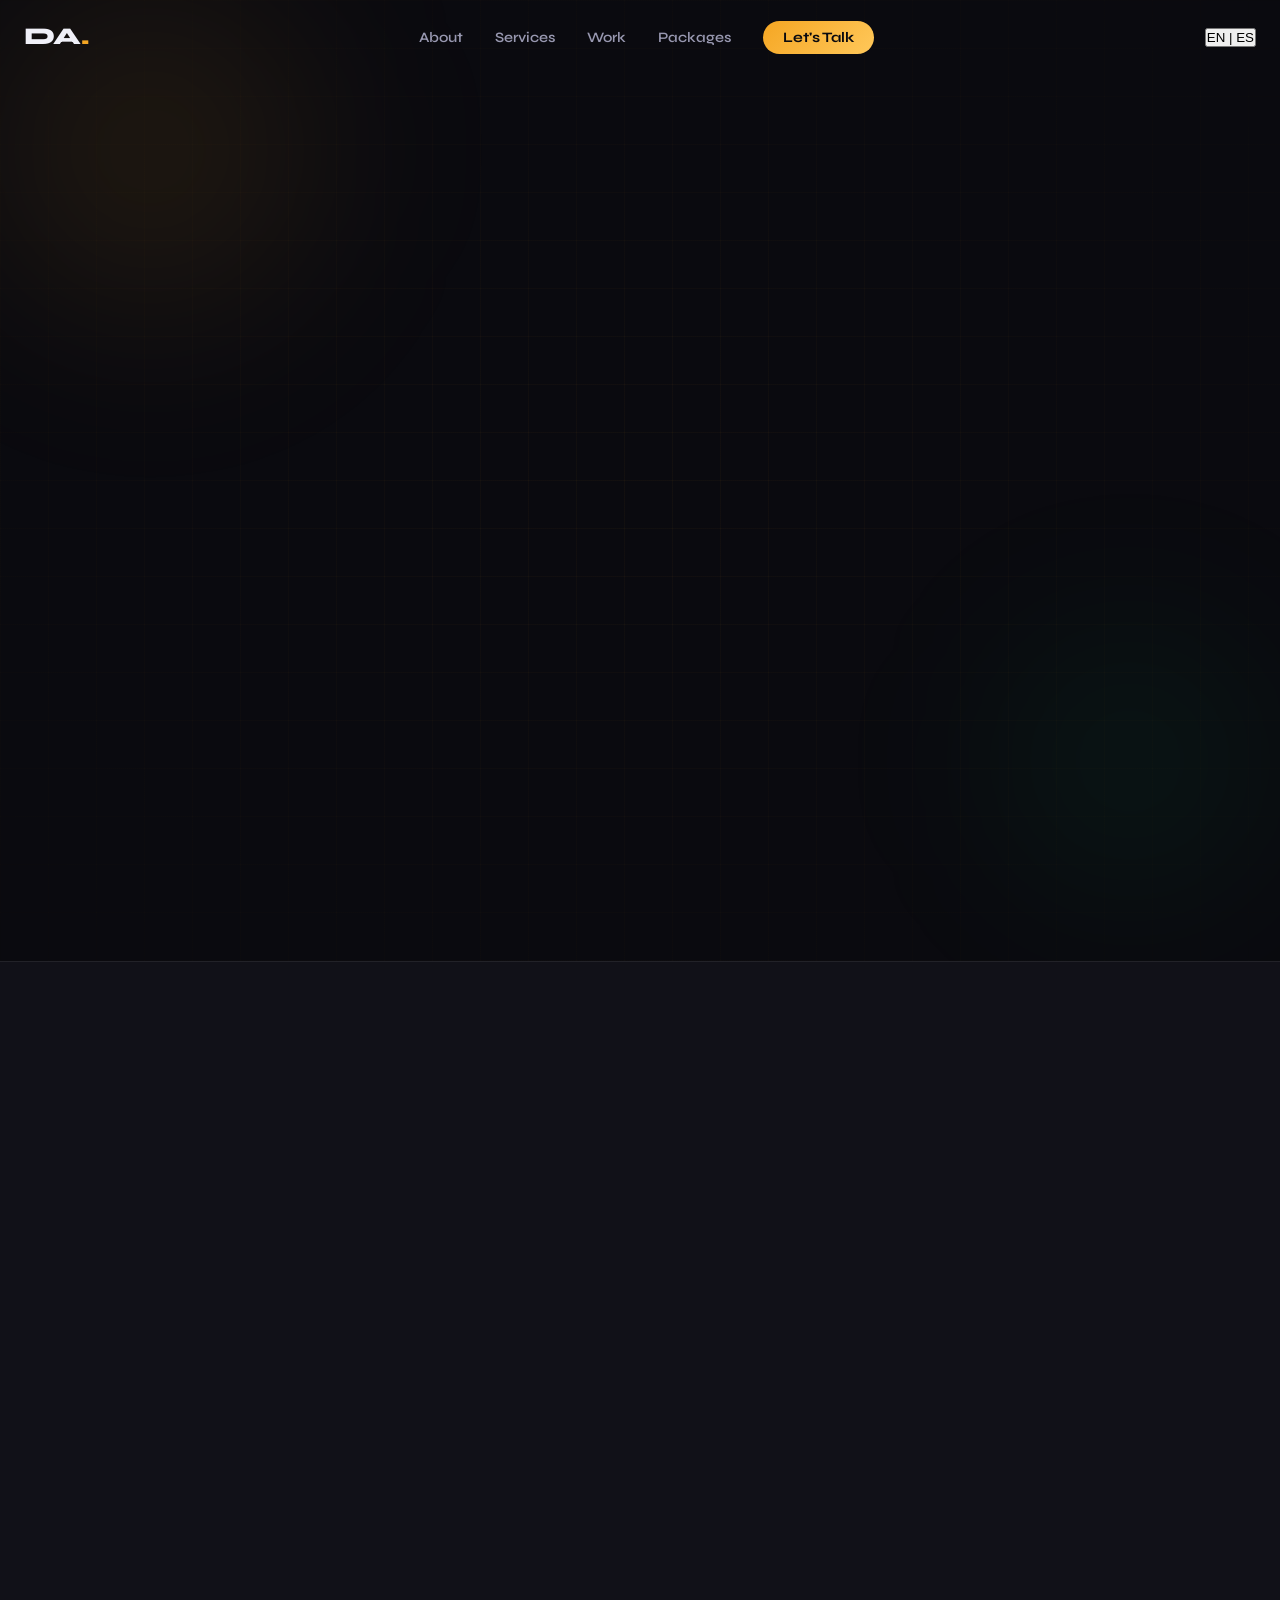
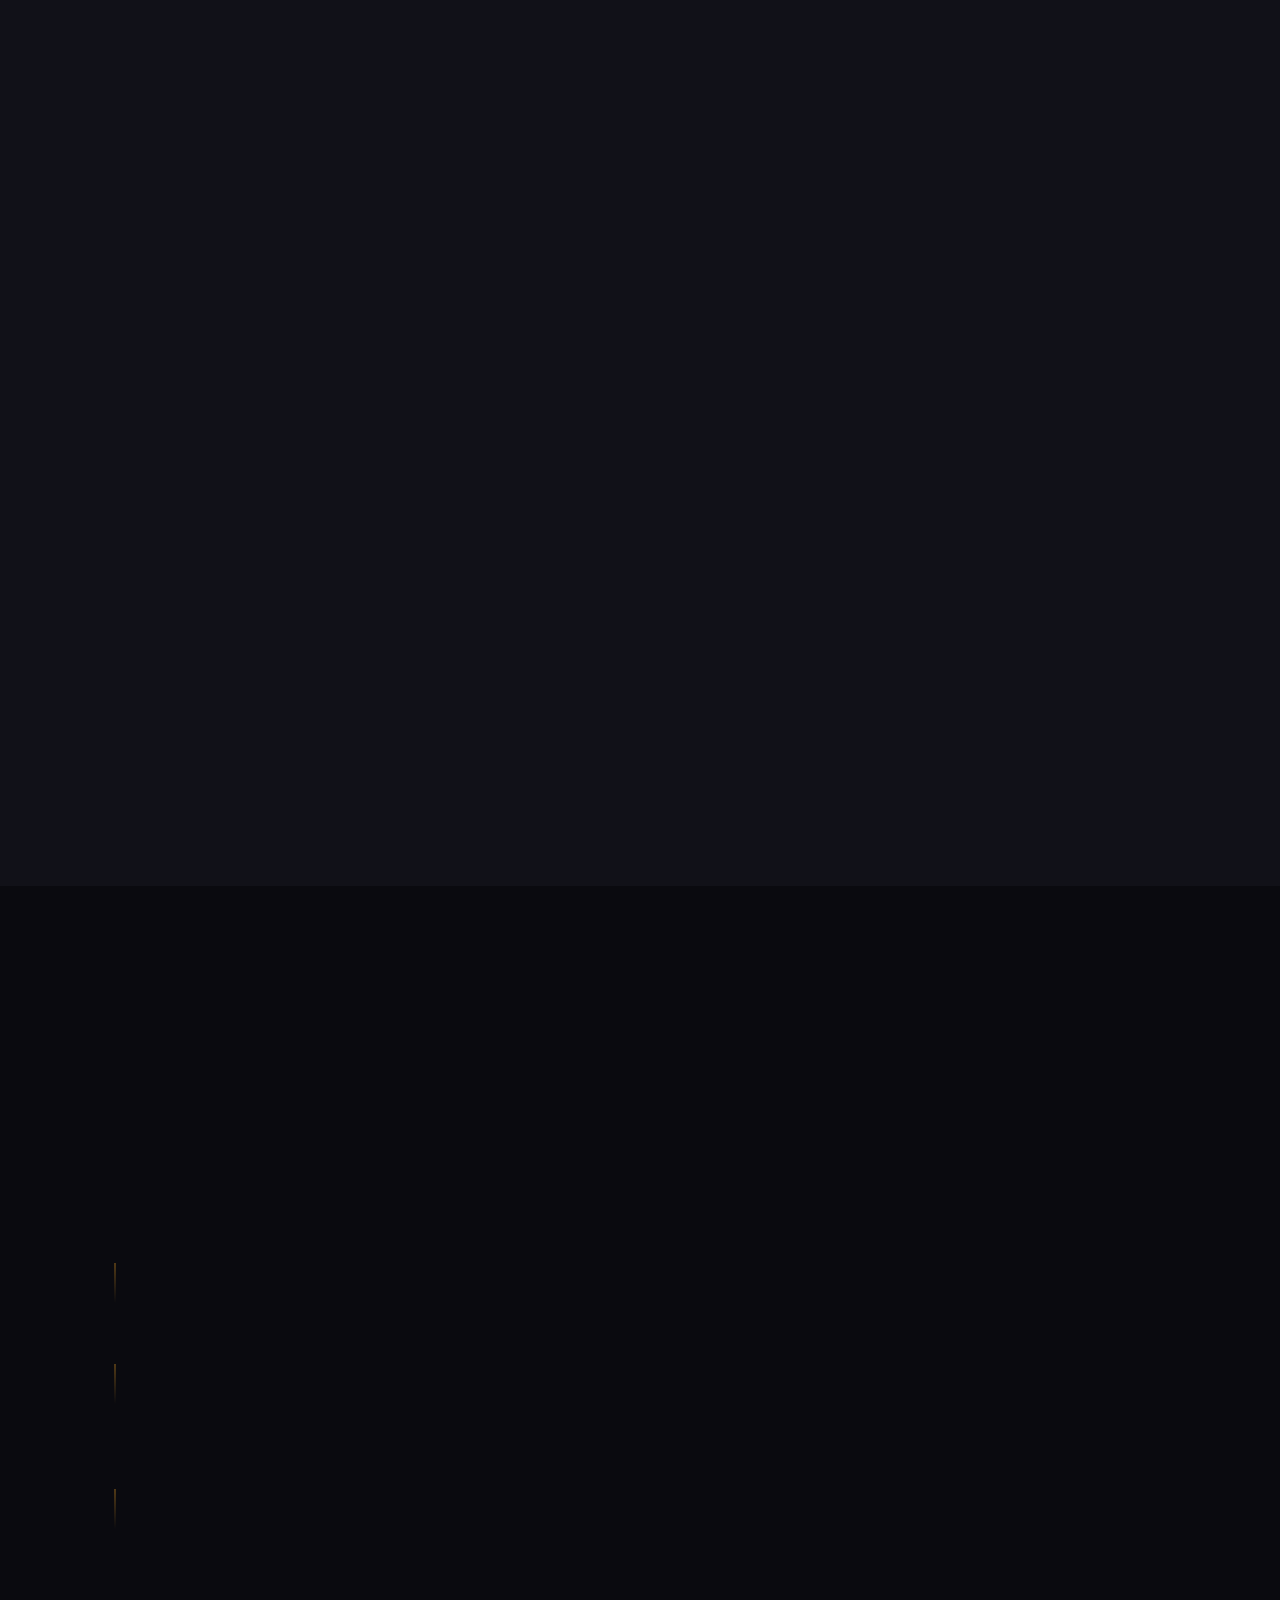
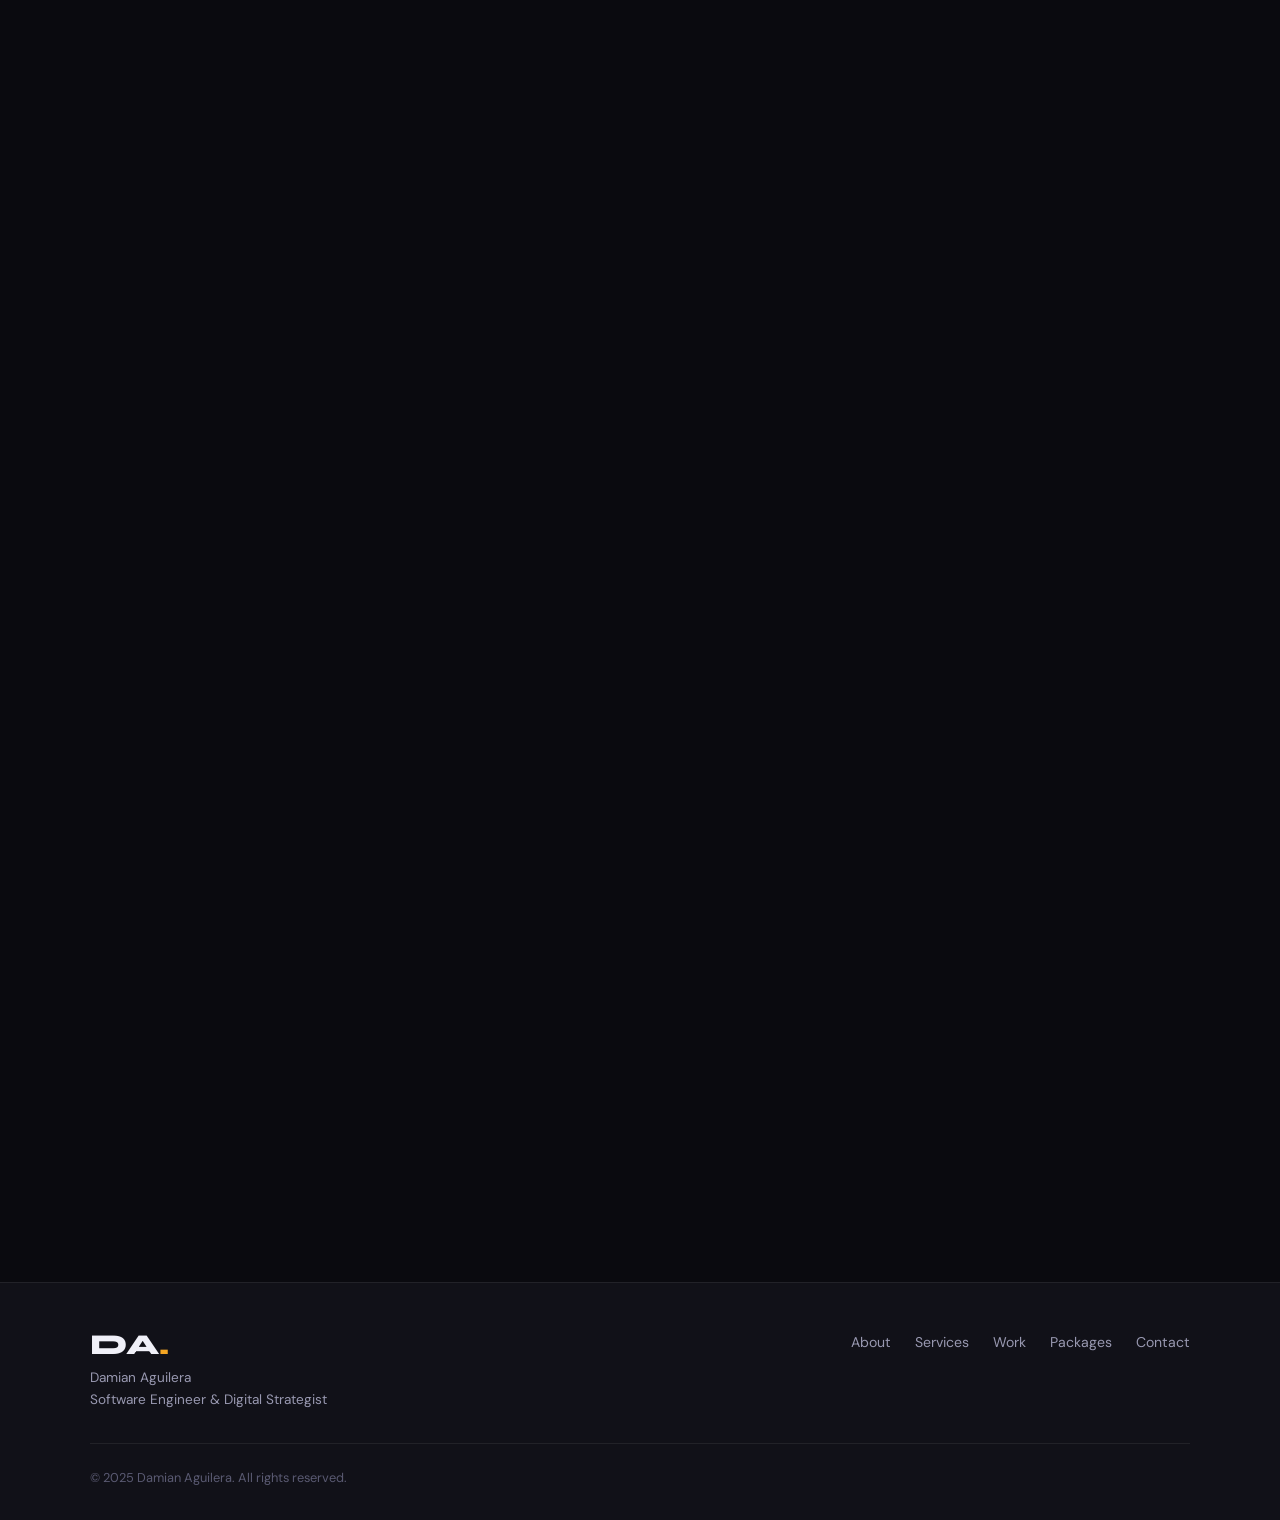
==== commit 58b09499: "Update index.html" ====
--- a/index.html
+++ b/index.html
@@ -19,12 +19,17 @@
       <span></span><span></span><span></span>
     </button>
     <ul class="nav__links" id="navLinks">
-      <li><a href="#about">About</a></li>
-      <li><a href="#services">Services</a></li>
-      <li><a href="#portfolio">Work</a></li>
-      <li><a href="#packages">Packages</a></li>
-      <li><a href="#contact" class="nav__cta">Let's Talk</a></li>
+      <li><a href="#about" data-i18n="nav.about">About</a></li>
+      <li><a href="#services" data-i18n="nav.services">Services</a></li>
+      <li><a href="#portfolio" data-i18n="nav.work">Work</a></li>
+      <li><a href="#packages" data-i18n="nav.packages">Packages</a></li>
+      <li><a href="#contact" class="nav__cta" data-i18n="nav.cta">Let's Talk</a></li>
     </ul>
+    <button class="lang-toggle" id="langToggle" aria-label="Switch language">
+      <span class="lang-toggle__option lang-toggle__option--active" data-lang="en">EN</span>
+      <span class="lang-toggle__divider">|</span>
+      <span class="lang-toggle__option" data-lang="es">ES</span>
+    </button>
   </nav>
 
   <!-- HERO -->
@@ -36,42 +41,42 @@
     <div class="hero__content">
       <div class="hero__badge reveal">
         <span class="badge__dot"></span>
-        Available for new projects
+        <span data-i18n="hero.badge">Available for new projects</span>
       </div>
 
       <h1 class="hero__headline reveal reveal--delay-1">
-        Your Business<br>
-        Deserves a<br>
-        <span class="hero__highlight">Digital Presence<br>That Wins.</span>
+        <span data-i18n="hero.h1a">Your Business</span><br>
+        <span data-i18n="hero.h1b">Deserves a</span><br>
+        <span class="hero__highlight"><span data-i18n="hero.h1c">Digital Presence</span><br><span data-i18n="hero.h1d">That Wins.</span></span>
       </h1>
 
       <p class="hero__sub reveal reveal--delay-2">
-        I'm <strong>Damian Aguilera</strong> — Software Engineer & Digital Strategist.<br>
-        I don't just build websites. I build <em>growth engines</em> for US businesses.
+        I'm <strong>Damian Aguilera</strong> — <span data-i18n="hero.role">Software Engineer & Digital Strategist</span>.<br>
+        <span data-i18n="hero.sub">I don't just build websites. I build <em>growth engines</em> for US businesses.</span>
       </p>
 
       <div class="hero__actions reveal reveal--delay-3">
         <a href="#portfolio" class="btn btn--primary">
-          See My Work
+          <span data-i18n="hero.cta1">See My Work</span>
           <svg width="18" height="18" viewBox="0 0 24 24" fill="none"><path d="M5 12h14M12 5l7 7-7 7" stroke="currentColor" stroke-width="2.5" stroke-linecap="round" stroke-linejoin="round"/></svg>
         </a>
-        <a href="#contact" class="btn btn--ghost">Book a Free Call</a>
+        <a href="#contact" class="btn btn--ghost" data-i18n="hero.cta2">Book a Free Call</a>
       </div>
 
       <div class="hero__trust reveal reveal--delay-4">
         <div class="trust__item">
           <span class="trust__num" data-count="50">0</span><span class="trust__plus">+</span>
-          <span class="trust__label">Projects Delivered</span>
+          <span class="trust__label"><span data-i18n="trust.projects">Projects Delivered</span></span>
         </div>
         <div class="trust__divider"></div>
         <div class="trust__item">
           <span class="trust__num" data-count="100">0</span><span class="trust__plus">%</span>
-          <span class="trust__label">Client Satisfaction</span>
+          <span class="trust__label"><span data-i18n="trust.satisfaction">Client Satisfaction</span></span>
         </div>
         <div class="trust__divider"></div>
         <div class="trust__item">
           <span class="trust__num" data-count="3">0</span><span class="trust__plus">x</span>
-          <span class="trust__label">Avg. Traffic Growth</span>
+          <span class="trust__label"><span data-i18n="trust.growth">Avg. Traffic Growth</span></span>
         </div>
       </div>
     </div>
@@ -117,39 +122,36 @@
     <div class="container">
       <div class="about-strip__inner">
         <div class="about-strip__text reveal">
-          <p class="overline">Who I Am</p>
-          <h2>Not a freelancer.<br><span>A partner in your growth.</span></h2>
+          <p class="overline" data-i18n="about.overline">Who I Am</p>
+          <h2><span data-i18n="about.h2a">Not a freelancer.</span><br><span data-i18n="about.h2b">A partner in your growth.</span></h2>
           <p class="body-text">
-            I'm a Software Engineer with a degree in Software Development & Management. 
-            I've spent years watching businesses lose money because their digital presence 
-            didn't match their real value. That's the problem I fix.
+            <span data-i18n="about.p1">I'm a Software Engineer with a degree in Software Development & Management. I've spent years watching businesses lose money because their digital presence didn't match their real value. That's the problem I fix.</span>
           </p>
           <p class="body-text">
-            Serving clients across the United States with agency-level execution — which means 
-            you get American-quality work at a fraction of agency cost.
+            <span data-i18n="about.p2">Serving clients across the United States with agency-level execution — which means you get American-quality work at a fraction of agency cost.</span>
           </p>
-          <a href="#contact" class="btn btn--primary">Work With Me</a>
+          <a href="#contact" class="btn btn--primary" data-i18n="about.btn">Work With Me</a>
         </div>
         <div class="about-strip__cards reveal reveal--delay-1">
           <div class="value-card">
             <div class="value-card__icon">🎯</div>
-            <h3>Results-First</h3>
-            <p>Every pixel has a purpose. I design for conversions, not just aesthetics.</p>
+            <h3 data-i18n="vc.r.title">Results-First</h3>
+            <p data-i18n="vc.r.desc">Every pixel has a purpose. I design for conversions, not just aesthetics.</p>
           </div>
           <div class="value-card">
             <div class="value-card__icon">⚡</div>
-            <h3>Fast Delivery</h3>
-            <p>Landing pages in 3–5 days. Full projects in 2–4 weeks. Deadlines respected.</p>
+            <h3 data-i18n="vc.f.title">Fast Delivery</h3>
+            <p data-i18n="vc.f.desc">Landing pages in 3–5 days. Full projects in 2–4 weeks. Deadlines respected.</p>
           </div>
           <div class="value-card">
             <div class="value-card__icon">🔒</div>
-            <h3>You Own It All</h3>
-            <p>Full code ownership. No lock-in. No hidden fees. Your site, your rules.</p>
+            <h3 data-i18n="vc.o.title">You Own It All</h3>
+            <p data-i18n="vc.o.desc">Full code ownership. No lock-in. No hidden fees. Your site, your rules.</p>
           </div>
           <div class="value-card">
             <div class="value-card__icon">🌐</div>
-            <h3>US Market Ready</h3>
-            <p>Built for American audiences — copy, UX, speed, and SEO tuned for US traffic.</p>
+            <h3 data-i18n="vc.u.title">US Market Ready</h3>
+            <p data-i18n="vc.u.desc">Built for American audiences — copy, UX, speed, and SEO tuned for US traffic.</p>
           </div>
         </div>
       </div>
@@ -160,9 +162,9 @@
   <section class="services" id="services">
     <div class="container">
       <div class="section-header reveal">
-        <p class="overline">What I Do</p>
-        <h2>I sell you <span>digital presence</span>,<br>not just a website.</h2>
-        <p class="section-sub">The difference between a website and a digital presence is the difference between existing and winning.</p>
+        <p class="overline" data-i18n="srv.overline">What I Do</p>
+        <h2>I sell you <span data-i18n="srv.h2a">digital presence</span>,<br><span data-i18n="srv.h2b">not just a website.</span></h2>
+        <p class="section-sub"><span data-i18n="srv.sub">The difference between a website and a digital presence is the difference between existing and winning.</span></p>
       </div>
 
       <div class="services__grid">
@@ -216,16 +218,15 @@
   <section class="portfolio" id="portfolio">
     <div class="container">
       <div class="section-header reveal">
-        <p class="overline">Real Work, Real Results</p>
-        <h2>Projects I've <span>built & shipped</span>.</h2>
-        <p class="section-sub">Every project below is live and built from scratch — no templates, no shortcuts.</p>
+        <p class="overline" data-i18n="pf.overline">Real Work, Real Results</p>
+        <h2>Projects I've <span data-i18n="pf.h2">built & shipped</span>.</h2>
+        <p class="section-sub"><span data-i18n="pf.sub">Every project below is live and built from scratch — no templates, no shortcuts.</span></p>
       </div>
 
       <!-- FILTER TABS -->
       <div class="portfolio__filters reveal">
-        <button class="pf-btn pf-btn--active" data-filter="all">All Projects</button>
-        <button class="pf-btn" data-filter="live">🌐 Live Sites</button>
-        <button class="pf-btn" data-filter="github">⚙️ GitHub</button>
+        <button class="pf-btn pf-btn--active" data-filter="all"><span data-i18n="pf.all">All Projects</span></button>
+        <button class="pf-btn" data-filter="live">🌐 <span data-i18n="pf.live">Live Sites</span></button>
       </div>
 
       <div class="portfolio__grid" id="portfolioGrid">
@@ -327,64 +328,64 @@
         </div>
 
         <!-- 4 — Pet Shop -->
-        <div class="pj-card reveal" data-type="github">
-          <div class="pj-card__preview pj-card__preview--gh">
-            <div class="pj-card__gh-screen">
-              <div class="pj-card__gh-icon">
-                <svg width="48" height="48" viewBox="0 0 24 24" fill="currentColor"><path d="M12 0C5.374 0 0 5.373 0 12c0 5.302 3.438 9.8 8.207 11.387.599.111.793-.261.793-.577v-2.234c-3.338.726-4.033-1.416-4.033-1.416-.546-1.387-1.333-1.756-1.333-1.756-1.089-.745.083-.729.083-.729 1.205.084 1.839 1.237 1.839 1.237 1.07 1.834 2.807 1.304 3.492.997.107-.775.418-1.305.762-1.604-2.665-.305-5.467-1.334-5.467-5.931 0-1.311.469-2.381 1.236-3.221-.124-.303-.535-1.524.117-3.176 0 0 1.008-.322 3.301 1.23A11.509 11.509 0 0112 5.803c1.02.005 2.047.138 3.006.404 2.291-1.552 3.297-1.23 3.297-1.23.653 1.653.242 2.874.118 3.176.77.84 1.235 1.911 1.235 3.221 0 4.609-2.807 5.624-5.479 5.921.43.372.823 1.102.823 2.222v3.293c0 .319.192.694.801.576C20.566 21.797 24 17.3 24 12c0-6.627-5.373-12-12-12z"/></svg>
-              </div>
-              <p class="pj-card__gh-name">petShop</p>
-              <p class="pj-card__gh-sub">View source on GitHub</p>
-            </div>
+        <div class="pj-card reveal" data-type="live">
+          <div class="pj-card__preview">
+            <iframe
+              src="https://damian7777777777.github.io/petShop/"
+              title="Pet Shop preview"
+              loading="lazy"
+              tabindex="-1"
+              scrolling="no">
+            </iframe>
             <div class="pj-card__overlay">
-              <a href="https://github.com/Damian7777777777/petShop/" target="_blank" rel="noopener" class="pj-card__view-btn">
+              <a href="https://damian7777777777.github.io/petShop/" target="_blank" rel="noopener" class="pj-card__view-btn">
                 <svg width="18" height="18" viewBox="0 0 24 24" fill="none"><path d="M18 13v6a2 2 0 01-2 2H5a2 2 0 01-2-2V8a2 2 0 012-2h6" stroke="currentColor" stroke-width="2" stroke-linecap="round" stroke-linejoin="round"/><polyline points="15,3 21,3 21,9" stroke="currentColor" stroke-width="2" stroke-linecap="round" stroke-linejoin="round"/><line x1="10" y1="14" x2="21" y2="3" stroke="currentColor" stroke-width="2" stroke-linecap="round" stroke-linejoin="round"/></svg>
-                View on GitHub
+                View Live Site
               </a>
             </div>
           </div>
           <div class="pj-card__info">
             <div class="pj-card__meta">
-              <span class="pj-card__tag pj-card__tag--gh">GitHub</span>
+              <span class="pj-card__tag pj-card__tag--live">Live</span>
               <span class="pj-card__tag">E-commerce</span>
               <span class="pj-card__tag">Pet Industry</span>
             </div>
             <h3>Pet Shop</h3>
             <p>A full e-commerce concept for a pet shop — product catalog, shopping experience, and UI designed for pet owners ready to buy.</p>
-            <a href="https://github.com/Damian7777777777/petShop/" target="_blank" rel="noopener" class="pj-card__link">
-              View source
+            <a href="https://damian7777777777.github.io/petShop/" target="_blank" rel="noopener" class="pj-card__link">
+              Visit site
               <svg width="14" height="14" viewBox="0 0 24 24" fill="none"><path d="M5 12h14M12 5l7 7-7 7" stroke="currentColor" stroke-width="2" stroke-linecap="round" stroke-linejoin="round"/></svg>
             </a>
           </div>
         </div>
 
         <!-- 5 — Demo Menú Digital -->
-        <div class="pj-card reveal reveal--delay-1" data-type="github">
-          <div class="pj-card__preview pj-card__preview--gh">
-            <div class="pj-card__gh-screen">
-              <div class="pj-card__gh-icon">
-                <svg width="48" height="48" viewBox="0 0 24 24" fill="currentColor"><path d="M12 0C5.374 0 0 5.373 0 12c0 5.302 3.438 9.8 8.207 11.387.599.111.793-.261.793-.577v-2.234c-3.338.726-4.033-1.416-4.033-1.416-.546-1.387-1.333-1.756-1.333-1.756-1.089-.745.083-.729.083-.729 1.205.084 1.839 1.237 1.839 1.237 1.07 1.834 2.807 1.304 3.492.997.107-.775.418-1.305.762-1.604-2.665-.305-5.467-1.334-5.467-5.931 0-1.311.469-2.381 1.236-3.221-.124-.303-.535-1.524.117-3.176 0 0 1.008-.322 3.301 1.23A11.509 11.509 0 0112 5.803c1.02.005 2.047.138 3.006.404 2.291-1.552 3.297-1.23 3.297-1.23.653 1.653.242 2.874.118 3.176.77.84 1.235 1.911 1.235 3.221 0 4.609-2.807 5.624-5.479 5.921.43.372.823 1.102.823 2.222v3.293c0 .319.192.694.801.576C20.566 21.797 24 17.3 24 12c0-6.627-5.373-12-12-12z"/></svg>
-              </div>
-              <p class="pj-card__gh-name">demo-menuDigital</p>
-              <p class="pj-card__gh-sub">View source on GitHub</p>
-            </div>
+        <div class="pj-card reveal reveal--delay-1" data-type="live">
+          <div class="pj-card__preview">
+            <iframe
+              src="https://damian7777777777.github.io/demo-menuDigital/"
+              title="Digital Menu preview"
+              loading="lazy"
+              tabindex="-1"
+              scrolling="no">
+            </iframe>
             <div class="pj-card__overlay">
-              <a href="https://github.com/Damian7777777777/demo-menuDigital/" target="_blank" rel="noopener" class="pj-card__view-btn">
+              <a href="https://damian7777777777.github.io/demo-menuDigital/" target="_blank" rel="noopener" class="pj-card__view-btn">
                 <svg width="18" height="18" viewBox="0 0 24 24" fill="none"><path d="M18 13v6a2 2 0 01-2 2H5a2 2 0 01-2-2V8a2 2 0 012-2h6" stroke="currentColor" stroke-width="2" stroke-linecap="round" stroke-linejoin="round"/><polyline points="15,3 21,3 21,9" stroke="currentColor" stroke-width="2" stroke-linecap="round" stroke-linejoin="round"/><line x1="10" y1="14" x2="21" y2="3" stroke="currentColor" stroke-width="2" stroke-linecap="round" stroke-linejoin="round"/></svg>
-                View on GitHub
+                View Live Site
               </a>
             </div>
           </div>
           <div class="pj-card__info">
             <div class="pj-card__meta">
-              <span class="pj-card__tag pj-card__tag--gh">GitHub</span>
+              <span class="pj-card__tag pj-card__tag--live">Live</span>
               <span class="pj-card__tag">Restaurant</span>
               <span class="pj-card__tag">Digital Menu</span>
             </div>
             <h3>Digital Menu</h3>
             <p>A QR-ready digital menu solution for restaurants — no printing costs, instant updates, and a premium dining experience on any device.</p>
-            <a href="https://github.com/Damian7777777777/demo-menuDigital/" target="_blank" rel="noopener" class="pj-card__link">
-              View source
+            <a href="https://damian7777777777.github.io/demo-menuDigital/" target="_blank" rel="noopener" class="pj-card__link">
+              Visit site
               <svg width="14" height="14" viewBox="0 0 24 24" fill="none"><path d="M5 12h14M12 5l7 7-7 7" stroke="currentColor" stroke-width="2" stroke-linecap="round" stroke-linejoin="round"/></svg>
             </a>
           </div>
@@ -408,9 +409,9 @@
   <section class="packages" id="packages">
     <div class="container">
       <div class="section-header reveal">
-        <p class="overline">Transparent Pricing</p>
-        <h2>Pick your <span>growth level</span>.</h2>
-        <p class="section-sub">Every package is a complete solution. No upsells mid-project. No surprises.</p>
+        <p class="overline" data-i18n="pkg.overline">Transparent Pricing</p>
+        <h2>Pick your <span data-i18n="pkg.h2">growth level</span>.</h2>
+        <p class="section-sub"><span data-i18n="pkg.sub">Every package is a complete solution. No upsells mid-project. No surprises.</span></p>
       </div>
 
       <div class="packages__grid">
@@ -510,8 +511,8 @@
   <section class="process" id="process">
     <div class="container">
       <div class="section-header reveal">
-        <p class="overline">How It Works</p>
-        <h2>From <span>idea to live</span><br>in days, not months.</h2>
+        <p class="overline" data-i18n="proc.overline">How It Works</p>
+        <h2>From <span data-i18n="proc.h2a">idea to live</span><br><span data-i18n="proc.h2b">in days, not months.</span></h2>
       </div>
       <div class="process__steps">
         <div class="process__step reveal">
@@ -554,10 +555,10 @@
     <div class="cta-banner__bg"></div>
     <div class="container">
       <div class="cta-banner__inner">
-        <h2>Your competitors are<br><span>already online.</span></h2>
-        <p>Every day without a professional digital presence is revenue left on the table. Let's change that — starting this week.</p>
+        <h2><span data-i18n="cta.h2a">Your competitors are</span><br><span data-i18n="cta.h2b">already online.</span></h2>
+        <p><span data-i18n="cta.p">Every day without a professional digital presence is revenue left on the table. Let's change that — starting this week.</span></p>
         <a href="#contact" class="btn btn--white">
-          Start For Free
+          <span data-i18n="cta.btn">Start For Free</span>
           <svg width="18" height="18" viewBox="0 0 24 24" fill="none"><path d="M5 12h14M12 5l7 7-7 7" stroke="currentColor" stroke-width="2.5" stroke-linecap="round" stroke-linejoin="round"/></svg>
         </a>
       </div>
@@ -569,9 +570,9 @@
     <div class="container">
       <div class="contact__inner">
         <div class="contact__info reveal">
-          <p class="overline">Let's Build Something</p>
-          <h2>Ready to<br><span>dominate your market?</span></h2>
-          <p class="body-text">Tell me about your business. I'll respond within 24 hours with a plan — not a pitch.</p>
+          <p class="overline" data-i18n="con.overline">Let's Build Something</p>
+          <h2><span data-i18n="con.h2a">Ready to</span><br><span data-i18n="con.h2b">dominate your market?</span></h2>
+          <p class="body-text"><span data-i18n="con.p">Tell me about your business. I'll respond within 24 hours with a plan — not a pitch.</span></p>
 
           <div class="contact__channels">
             <a href="https://wa.me/4428484517" class="channel-link" target="_blank" rel="noopener">
@@ -580,11 +581,11 @@
               </div>
               <span>WhatsApp Me</span>
             </a>
-            <a href="mailto:damiantego@gmail.com" class="channel-link">
+            <a href="/cdn-cgi/l/email-protection#7216131f1b131c0617151d32151f131b1e5c111d1f" class="channel-link">
               <div class="channel-link__icon channel-link__icon--email">
                 <svg width="20" height="20" viewBox="0 0 24 24" fill="none"><path d="M4 4h16c1.1 0 2 .9 2 2v12c0 1.1-.9 2-2 2H4c-1.1 0-2-.9-2-2V6c0-1.1.9-2 2-2z" stroke="currentColor" stroke-width="2" stroke-linecap="round" stroke-linejoin="round"/><polyline points="22,6 12,13 2,6" stroke="currentColor" stroke-width="2" stroke-linecap="round" stroke-linejoin="round"/></svg>
               </div>
-              <span>damiantego@gmail.com</span>
+              <span><span class="__cf_email__" data-cfemail="593d38343038372d3c3e36193e34383035773a3634">[email&#160;protected]</span></span>
             </a>
           </div>
         </div>
@@ -650,15 +651,6 @@
         </div>
       </div>
       <div class="footer__bottom">
-        <p>© 2025 Damian Aguilera. All rights reserved.</p>
+        <p data-i18n="footer.copy">© 2025 Damian Aguilera. All rights reserved.</p>
         <a href="https://github.com/Damian7777777777" target="_blank" rel="noopener" class="footer__gh">
-          <svg width="16" height="16" viewBox="0 0 24 24" fill="currentColor"><path d="M12 0C5.374 0 0 5.373 0 12c0 5.302 3.438 9.8 8.207 11.387.599.111.793-.261.793-.577v-2.234c-3.338.726-4.033-1.416-4.033-1.416-.546-1.387-1.333-1.756-1.333-1.756-1.089-.745.083-.729.083-.729 1.205.084 1.839 1.237 1.839 1.237 1.07 1.834 2.807 1.304 3.492.997.107-.775.418-1.305.762-1.604-2.665-.305-5.467-1.334-5.467-5.931 0-1.311.469-2.381 1.236-3.221-.124-.303-.535-1.524.117-3.176 0 0 1.008-.322 3.301 1.23A11.509 11.509 0 0112 5.803c1.02.005 2.047.138 3.006.404 2.291-1.552 3.297-1.23 3.297-1.23.653 1.653.242 2.874.118 3.176.77.84 1.235 1.911 1.235 3.221 0 4.609-2.807 5.624-5.479 5.921.43.372.823 1.102.823 2.222v3.293c0 .319.192.694.801.576C20.566 21.797 24 17.3 24 12c0-6.627-5.373-12-12-12z"/></svg>
-          GitHub
-        </a>
-      </div>
-    </div>
-  </footer>
-
-  <script src="script.js"></script>
-</body>
-</html>
+          <svg width="16" height="16" viewBox="0 0 24 24" fill="currentColor"><path d="M12 0C5.374 0 0 5.373 0 12c0 5.302 3.438 9.8 8.207 11.387.599.111.793-.261.793-.577v-2.234c-3.338.726-4.033-1.416-4.033-1.416-.546-1.387-1.333-1.756-1.333-1.756-1.089-.745.083-.729.083-.729 1.205.084 1.839 1.237 1.839 1.237 1.07 1.834 2.807 1.304 3.492.997.107-.775.418-1.305.762-1.604-2.665-.305-5.467-1.334-5.467-5.931 0-1.311.469-2.381 1.236-3.221-.124-.303-.535-1.524.117-3.176 0 0 1.008-.322 3.301 1.23A11.509 11.509 0 0112 5.803c1.02.005 2.047.138 3.006.404 2.291-1.552 3.297-1.23 3.297-1.23.653 1.653.242 2.874.118 3.176.77.84 1.235 1.911 1.235 3.221 0 4.609-2.807 5.624-5.479 5.921.43.372.823 1.102.823 2.222v3.293c0 .319.192.694.801.576C20.566 21.797 24 17.3 24 12c0-6.627-5.373-1
--- a/styles.css
+++ b/styles.css
@@ -955,4 +955,243 @@
   .hero__headline { font-size: 2rem; }
   .hero__actions { flex-direction: column; width: 100%; }
   .hero__actions .btn { width: 100%; justify-content: center; }
-}+}
+
+/* ===========================
+   PORTFOLIO
+=========================== */
+.portfolio {
+  padding: 100px 0;
+  background: var(--bg);
+}
+
+/* filter tabs */
+.portfolio__filters {
+  display: flex;
+  gap: 10px;
+  margin-bottom: 40px;
+  flex-wrap: wrap;
+}
+.pf-btn {
+  font-family: var(--font-head);
+  font-size: 0.82rem;
+  font-weight: 700;
+  padding: 8px 18px;
+  border-radius: 50px;
+  border: 1.5px solid var(--border);
+  background: transparent;
+  color: var(--text-2);
+  cursor: pointer;
+  transition: var(--transition);
+  letter-spacing: 0.02em;
+}
+.pf-btn:hover { border-color: var(--gold); color: var(--gold); }
+.pf-btn--active {
+  background: linear-gradient(135deg, var(--gold), var(--gold-light));
+  border-color: transparent;
+  color: #0a0a0f;
+}
+
+/* grid */
+.portfolio__grid {
+  display: grid;
+  grid-template-columns: repeat(3, 1fr);
+  gap: 24px;
+}
+
+/* project card */
+.pj-card {
+  background: var(--surface);
+  border: 1px solid var(--border);
+  border-radius: var(--radius-lg);
+  overflow: hidden;
+  display: flex;
+  flex-direction: column;
+  transition: var(--transition);
+}
+.pj-card:hover {
+  border-color: var(--border-2);
+  transform: translateY(-4px);
+  box-shadow: var(--shadow-card);
+}
+
+/* iframe preview */
+.pj-card__preview {
+  position: relative;
+  height: 210px;
+  overflow: hidden;
+  background: var(--bg-2);
+  flex-shrink: 0;
+}
+.pj-card__preview iframe {
+  width: 200%;
+  height: 200%;
+  transform: scale(0.5);
+  transform-origin: top left;
+  border: none;
+  pointer-events: none;
+  display: block;
+}
+
+/* github placeholder preview */
+.pj-card__preview--gh {
+  display: flex;
+  align-items: center;
+  justify-content: center;
+  background: var(--bg-3);
+  border-bottom: 1px solid var(--border);
+}
+.pj-card__gh-screen {
+  text-align: center;
+  padding: 20px;
+}
+.pj-card__gh-icon {
+  color: var(--text-3);
+  margin-bottom: 12px;
+  transition: color var(--transition);
+}
+.pj-card:hover .pj-card__gh-icon { color: var(--text-2); }
+.pj-card__gh-name {
+  font-family: var(--font-head);
+  font-weight: 700;
+  font-size: 1rem;
+  color: var(--text);
+  margin-bottom: 4px;
+}
+.pj-card__gh-sub {
+  font-size: 0.78rem;
+  color: var(--text-3);
+}
+
+/* hover overlay */
+.pj-card__overlay {
+  position: absolute;
+  inset: 0;
+  background: rgba(10,10,15,0.82);
+  display: flex;
+  align-items: center;
+  justify-content: center;
+  opacity: 0;
+  transition: opacity var(--transition);
+  backdrop-filter: blur(4px);
+}
+.pj-card:hover .pj-card__overlay { opacity: 1; }
+.pj-card__view-btn {
+  display: inline-flex;
+  align-items: center;
+  gap: 8px;
+  font-family: var(--font-head);
+  font-size: 0.85rem;
+  font-weight: 700;
+  color: #0a0a0f;
+  background: linear-gradient(135deg, var(--gold), var(--gold-light));
+  padding: 10px 20px;
+  border-radius: 50px;
+  transition: transform var(--transition), box-shadow var(--transition);
+}
+.pj-card__view-btn:hover {
+  transform: scale(1.04);
+  box-shadow: var(--shadow-gold);
+}
+
+/* card info */
+.pj-card__info {
+  padding: 20px 22px 22px;
+  display: flex;
+  flex-direction: column;
+  flex: 1;
+}
+.pj-card__meta {
+  display: flex;
+  flex-wrap: wrap;
+  gap: 6px;
+  margin-bottom: 10px;
+}
+.pj-card__tag {
+  font-size: 0.7rem;
+  font-weight: 600;
+  padding: 3px 10px;
+  border-radius: 50px;
+  background: var(--bg-2);
+  border: 1px solid var(--border);
+  color: var(--text-3);
+  letter-spacing: 0.02em;
+}
+.pj-card__tag--live {
+  background: var(--green-dim);
+  border-color: rgba(0,230,122,0.25);
+  color: var(--green);
+}
+.pj-card__tag--gh {
+  background: rgba(100,100,120,0.15);
+  border-color: rgba(100,100,120,0.3);
+  color: var(--text-2);
+}
+.pj-card__info h3 {
+  font-size: 1.05rem;
+  margin-bottom: 8px;
+  color: var(--text);
+}
+.pj-card__info p {
+  font-size: 0.85rem;
+  color: var(--text-2);
+  line-height: 1.55;
+  flex: 1;
+  margin-bottom: 14px;
+}
+.pj-card__link {
+  display: inline-flex;
+  align-items: center;
+  gap: 6px;
+  font-family: var(--font-head);
+  font-size: 0.82rem;
+  font-weight: 700;
+  color: var(--gold);
+  transition: gap var(--transition-fast);
+}
+.pj-card__link:hover { gap: 10px; }
+
+/* CTA card */
+.pj-card--cta {
+  background: linear-gradient(135deg, rgba(245,166,35,0.08) 0%, var(--surface) 60%);
+  border-color: rgba(245,166,35,0.2);
+  display: flex;
+  align-items: center;
+  justify-content: center;
+  min-height: 340px;
+}
+.pj-card--cta:hover { border-color: var(--gold); box-shadow: var(--shadow-gold); }
+.pj-card__cta-inner {
+  text-align: center;
+  padding: 32px 24px;
+}
+.pj-card__cta-icon { font-size: 2.5rem; margin-bottom: 16px; }
+.pj-card__cta-inner h3 { font-size: 1.4rem; margin-bottom: 12px; line-height: 1.2; }
+.pj-card__cta-inner p { font-size: 0.9rem; color: var(--text-2); margin-bottom: 24px; }
+
+/* footer github link */
+.footer__gh {
+  display: inline-flex;
+  align-items: center;
+  gap: 6px;
+  font-size: 0.8rem;
+  color: var(--text-3);
+  transition: color var(--transition-fast);
+}
+.footer__gh:hover { color: var(--text); }
+
+/* hidden cards (filter) */
+.pj-card.pf-hidden {
+  display: none;
+}
+
+/* portfolio responsive */
+@media (max-width: 1024px) {
+  .portfolio__grid { grid-template-columns: repeat(2, 1fr); }
+}
+@media (max-width: 640px) {
+  .portfolio { padding: 72px 0; }
+  .portfolio__grid { grid-template-columns: 1fr; }
+  .pj-card__preview { height: 180px; }
+  .pj-card--cta { min-height: 260px; }
+}
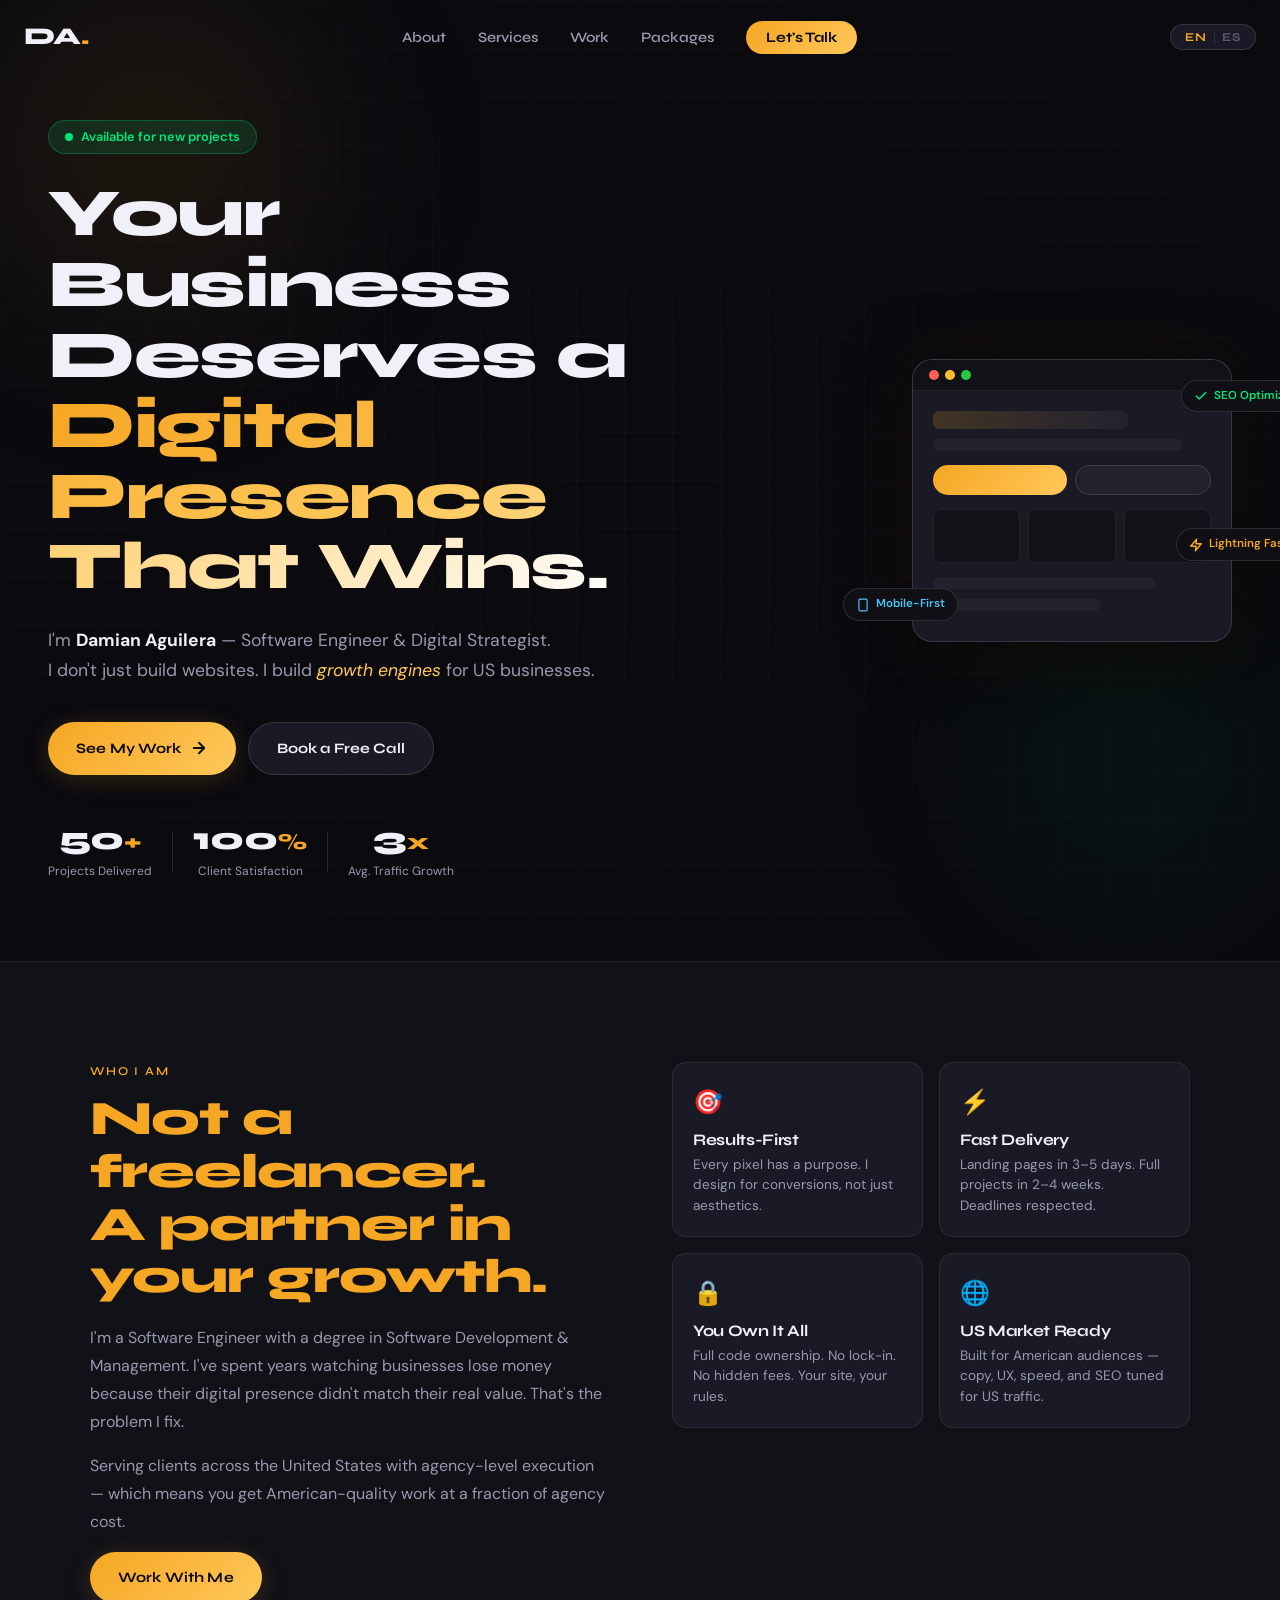
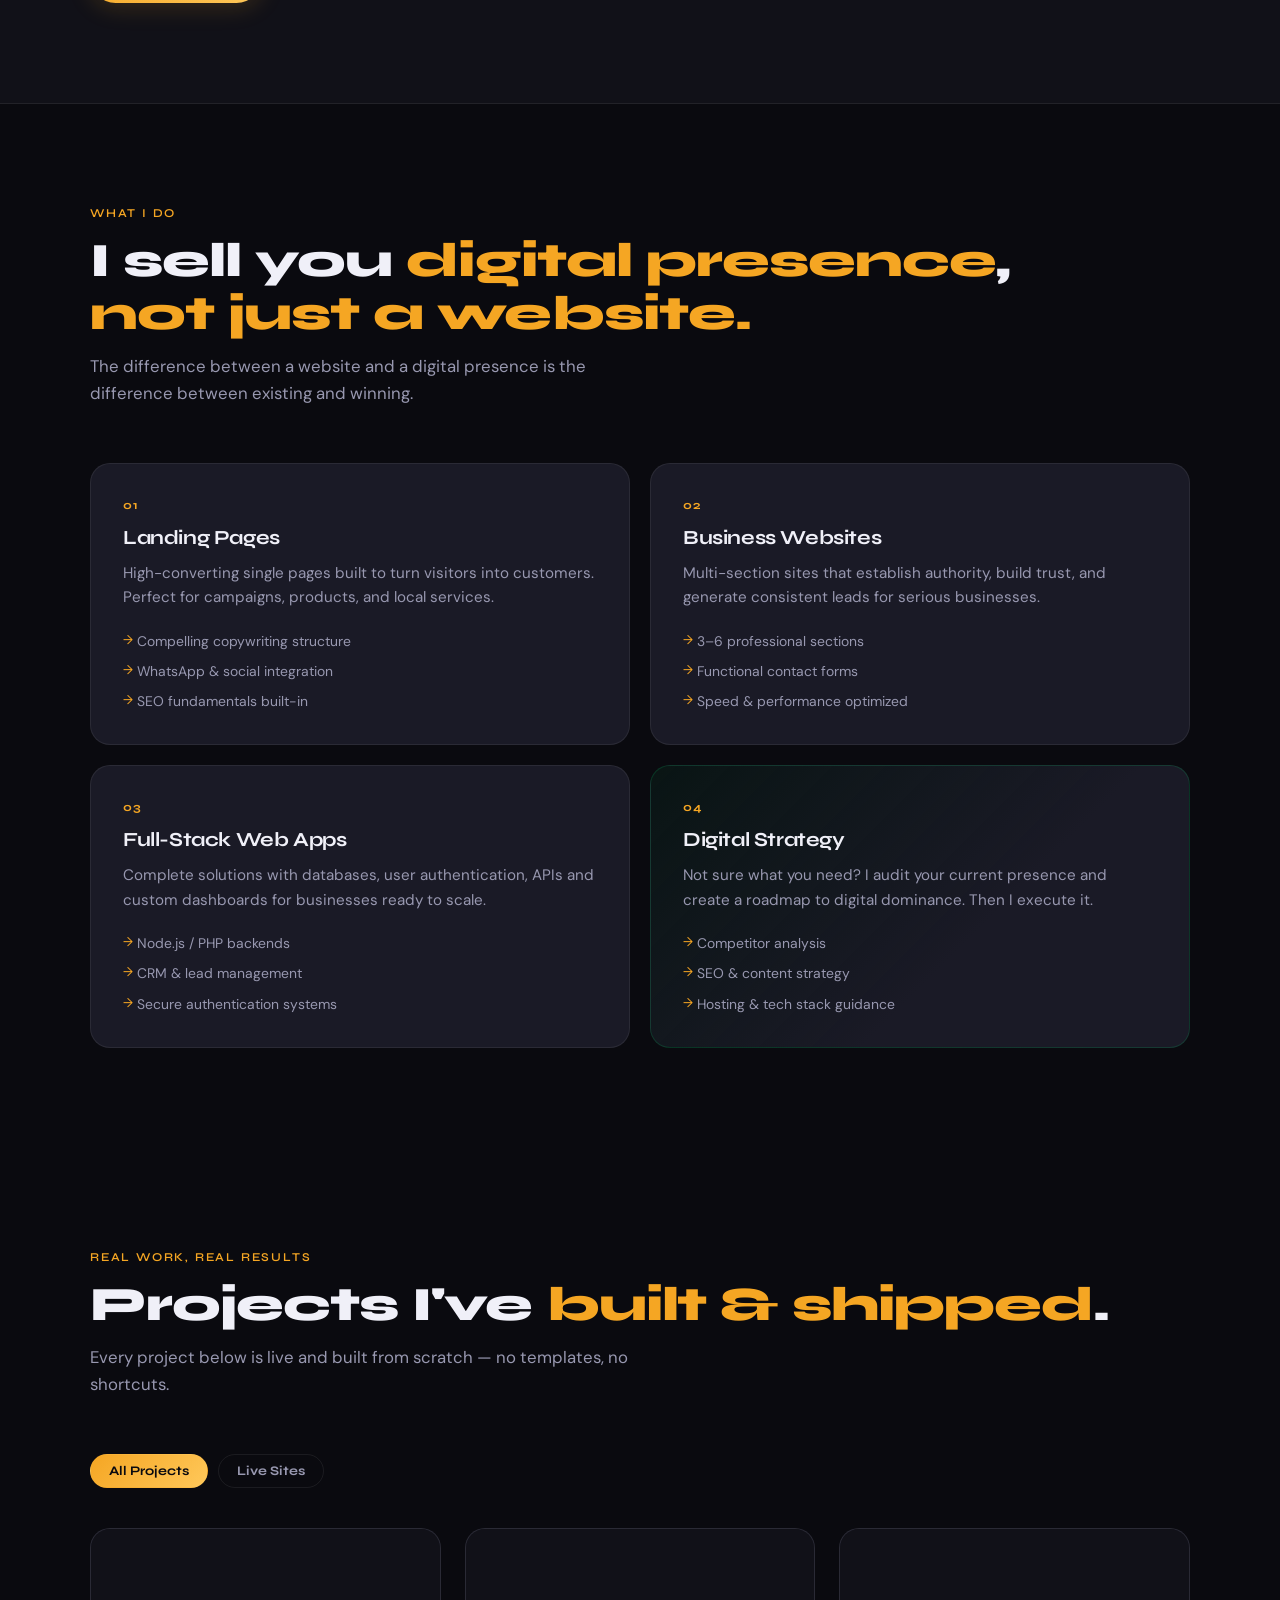
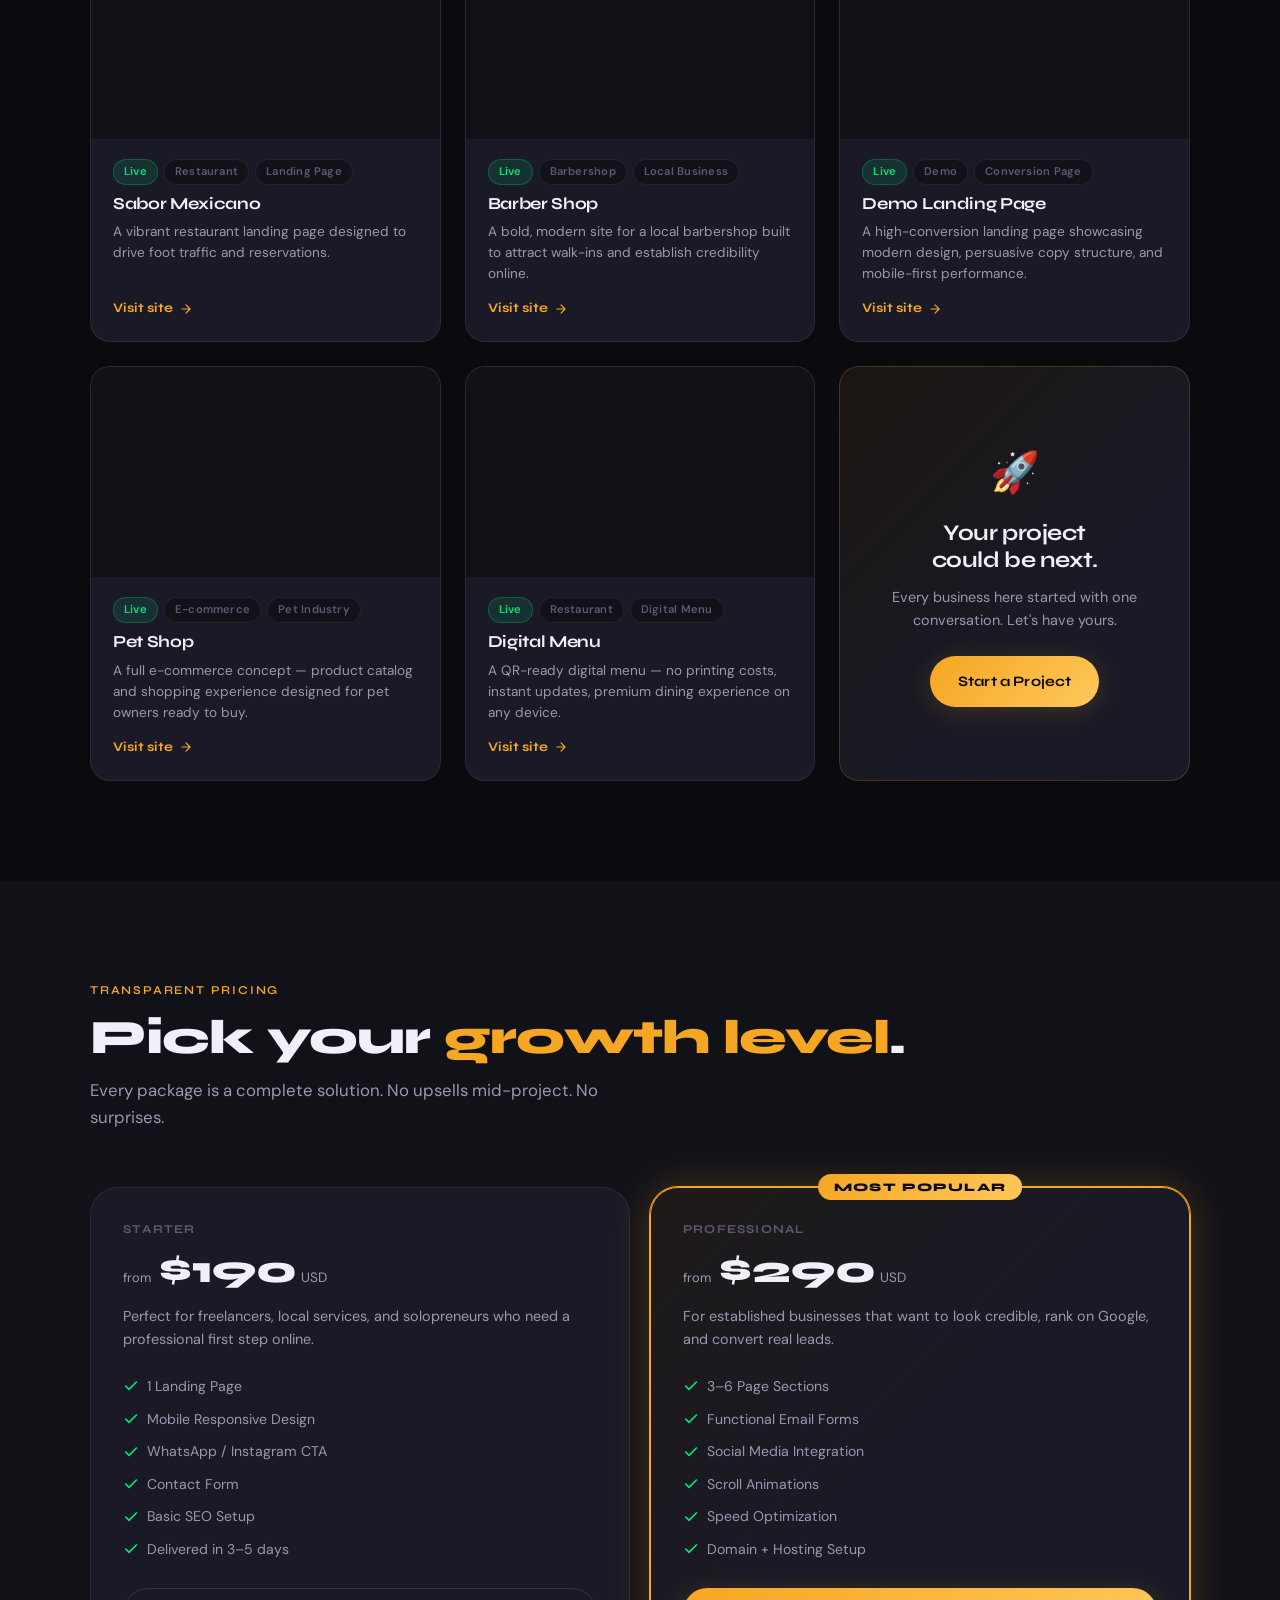
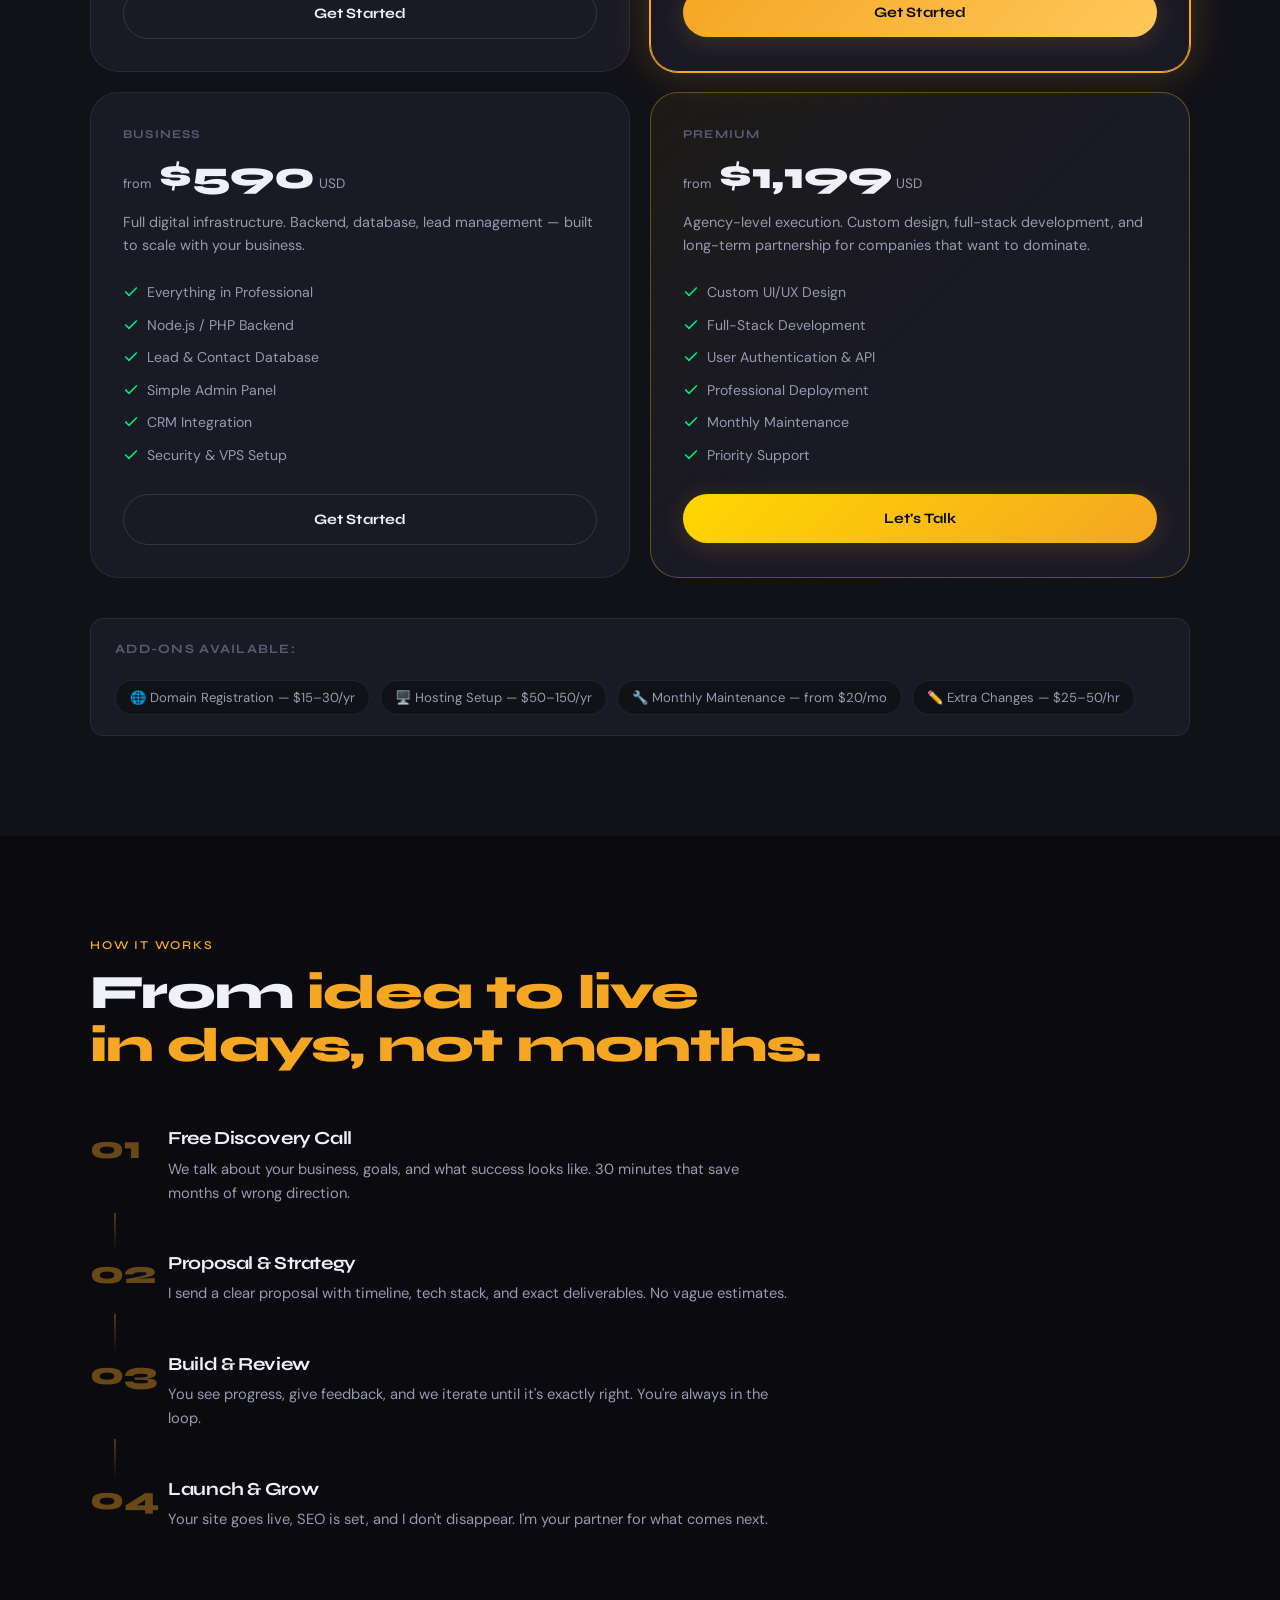
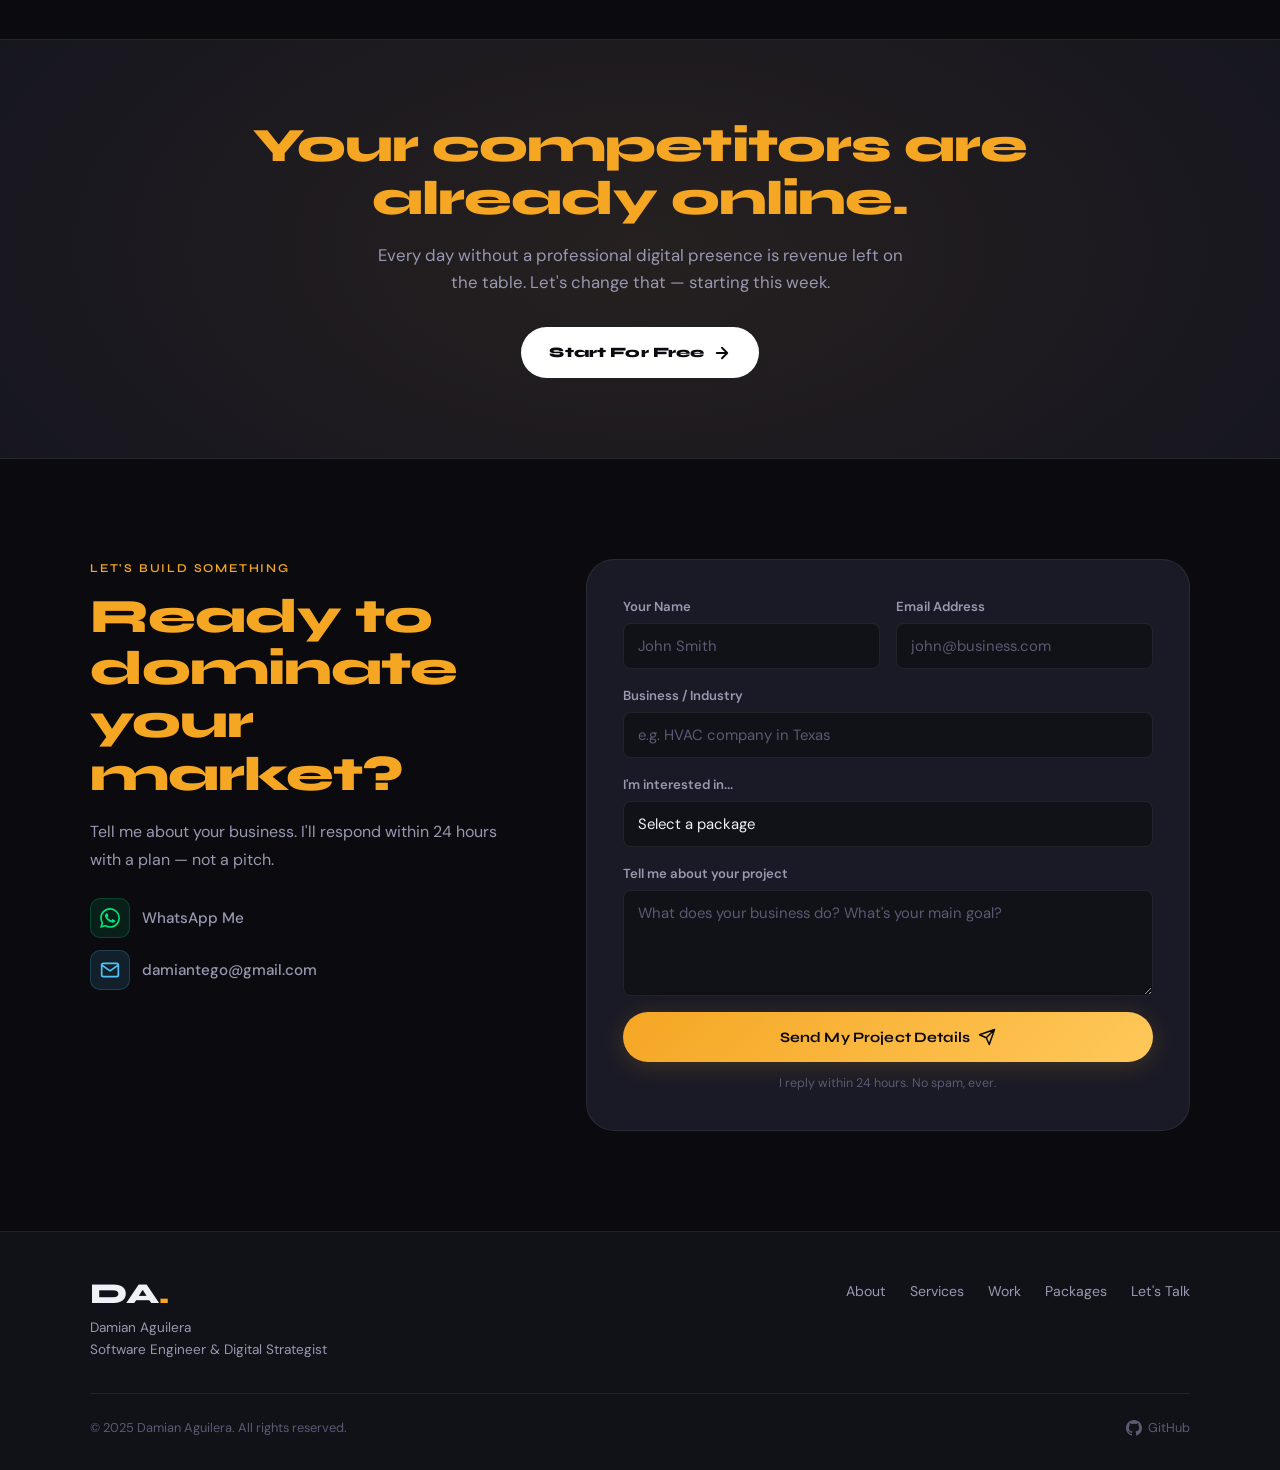
==== commit 7b17cdb4: "Update index.html" ====
--- a/index.html
+++ b/index.html
@@ -19,11 +19,11 @@
       <span></span><span></span><span></span>
     </button>
     <ul class="nav__links" id="navLinks">
-      <li><a href="#about" data-i18n="nav.about">About</a></li>
+      <li><a href="#about"    data-i18n="nav.about">About</a></li>
       <li><a href="#services" data-i18n="nav.services">Services</a></li>
       <li><a href="#portfolio" data-i18n="nav.work">Work</a></li>
       <li><a href="#packages" data-i18n="nav.packages">Packages</a></li>
-      <li><a href="#contact" class="nav__cta" data-i18n="nav.cta">Let's Talk</a></li>
+      <li><a href="#contact"  data-i18n="nav.cta" class="nav__cta">Let's Talk</a></li>
     </ul>
     <button class="lang-toggle" id="langToggle" aria-label="Switch language">
       <span class="lang-toggle__option lang-toggle__option--active" data-lang="en">EN</span>
@@ -39,23 +39,27 @@
     <div class="hero__orb hero__orb--2"></div>
 
     <div class="hero__content">
-      <div class="hero__badge reveal">
+      <div class="hero__badge anim">
         <span class="badge__dot"></span>
         <span data-i18n="hero.badge">Available for new projects</span>
       </div>
 
-      <h1 class="hero__headline reveal reveal--delay-1">
+      <h1 class="hero__headline anim anim--d1">
         <span data-i18n="hero.h1a">Your Business</span><br>
         <span data-i18n="hero.h1b">Deserves a</span><br>
-        <span class="hero__highlight"><span data-i18n="hero.h1c">Digital Presence</span><br><span data-i18n="hero.h1d">That Wins.</span></span>
+        <span class="hero__highlight">
+          <span data-i18n="hero.h1c">Digital Presence</span><br>
+          <span data-i18n="hero.h1d">That Wins.</span>
+        </span>
       </h1>
 
-      <p class="hero__sub reveal reveal--delay-2">
-        I'm <strong>Damian Aguilera</strong> — <span data-i18n="hero.role">Software Engineer & Digital Strategist</span>.<br>
+      <p class="hero__sub anim anim--d2">
+        I'm <strong>Damian Aguilera</strong> —
+        <span data-i18n="hero.role">Software Engineer &amp; Digital Strategist</span>.<br>
         <span data-i18n="hero.sub">I don't just build websites. I build <em>growth engines</em> for US businesses.</span>
       </p>
 
-      <div class="hero__actions reveal reveal--delay-3">
+      <div class="hero__actions anim anim--d3">
         <a href="#portfolio" class="btn btn--primary">
           <span data-i18n="hero.cta1">See My Work</span>
           <svg width="18" height="18" viewBox="0 0 24 24" fill="none"><path d="M5 12h14M12 5l7 7-7 7" stroke="currentColor" stroke-width="2.5" stroke-linecap="round" stroke-linejoin="round"/></svg>
@@ -63,29 +67,27 @@
         <a href="#contact" class="btn btn--ghost" data-i18n="hero.cta2">Book a Free Call</a>
       </div>
 
-      <div class="hero__trust reveal reveal--delay-4">
+      <div class="hero__trust anim anim--d4">
         <div class="trust__item">
           <span class="trust__num" data-count="50">0</span><span class="trust__plus">+</span>
-          <span class="trust__label"><span data-i18n="trust.projects">Projects Delivered</span></span>
+          <span class="trust__label" data-i18n="trust.projects">Projects Delivered</span>
         </div>
         <div class="trust__divider"></div>
         <div class="trust__item">
           <span class="trust__num" data-count="100">0</span><span class="trust__plus">%</span>
-          <span class="trust__label"><span data-i18n="trust.satisfaction">Client Satisfaction</span></span>
+          <span class="trust__label" data-i18n="trust.satisfaction">Client Satisfaction</span>
         </div>
         <div class="trust__divider"></div>
         <div class="trust__item">
           <span class="trust__num" data-count="3">0</span><span class="trust__plus">x</span>
-          <span class="trust__label"><span data-i18n="trust.growth">Avg. Traffic Growth</span></span>
-        </div>
-      </div>
-    </div>
-
-    <div class="hero__visual reveal reveal--delay-2">
+          <span class="trust__label" data-i18n="trust.growth">Avg. Traffic Growth</span>
+        </div>
+      </div>
+    </div>
+
+    <div class="hero__visual anim anim--d2">
       <div class="mockup">
-        <div class="mockup__bar">
-          <span></span><span></span><span></span>
-        </div>
+        <div class="mockup__bar"><span></span><span></span><span></span></div>
         <div class="mockup__screen">
           <div class="mockup__line mockup__line--title"></div>
           <div class="mockup__line mockup__line--sub"></div>
@@ -110,29 +112,28 @@
           Lightning Fast
         </div>
         <div class="mockup__tag mockup__tag--3">
-          <svg width="14" height="14" viewBox="0 0 24 24" fill="none"><rect x="5" y="2" width="14" height="20" rx="2" stroke="#4fc3f7" stroke-width="2"/><line x1="12" y1="18" x2="12" y2="18" stroke="#4fc3f7" stroke-width="2.5" stroke-linecap="round"/></svg>
+          <svg width="14" height="14" viewBox="0 0 24 24" fill="none"><rect x="5" y="2" width="14" height="20" rx="2" stroke="#4fc3f7" stroke-width="2"/></svg>
           Mobile-First
         </div>
       </div>
     </div>
   </section>
 
-  <!-- ABOUT STRIP -->
+  <!-- ABOUT -->
   <section class="about-strip" id="about">
     <div class="container">
       <div class="about-strip__inner">
-        <div class="about-strip__text reveal">
+        <div class="about-strip__text scroll-anim">
           <p class="overline" data-i18n="about.overline">Who I Am</p>
-          <h2><span data-i18n="about.h2a">Not a freelancer.</span><br><span data-i18n="about.h2b">A partner in your growth.</span></h2>
-          <p class="body-text">
-            <span data-i18n="about.p1">I'm a Software Engineer with a degree in Software Development & Management. I've spent years watching businesses lose money because their digital presence didn't match their real value. That's the problem I fix.</span>
-          </p>
-          <p class="body-text">
-            <span data-i18n="about.p2">Serving clients across the United States with agency-level execution — which means you get American-quality work at a fraction of agency cost.</span>
-          </p>
+          <h2>
+            <span data-i18n="about.h2a">Not a freelancer.</span><br>
+            <span data-i18n="about.h2b">A partner in your growth.</span>
+          </h2>
+          <p class="body-text" data-i18n="about.p1">I'm a Software Engineer with a degree in Software Development &amp; Management. I've spent years watching businesses lose money because their digital presence didn't match their real value. That's the problem I fix.</p>
+          <p class="body-text" data-i18n="about.p2">Serving clients across the United States with agency-level execution — which means you get American-quality work at a fraction of agency cost.</p>
           <a href="#contact" class="btn btn--primary" data-i18n="about.btn">Work With Me</a>
         </div>
-        <div class="about-strip__cards reveal reveal--delay-1">
+        <div class="about-strip__cards scroll-anim">
           <div class="value-card">
             <div class="value-card__icon">🎯</div>
             <h3 data-i18n="vc.r.title">Results-First</h3>
@@ -161,154 +162,129 @@
   <!-- SERVICES -->
   <section class="services" id="services">
     <div class="container">
-      <div class="section-header reveal">
+      <div class="section-header scroll-anim">
         <p class="overline" data-i18n="srv.overline">What I Do</p>
         <h2>I sell you <span data-i18n="srv.h2a">digital presence</span>,<br><span data-i18n="srv.h2b">not just a website.</span></h2>
-        <p class="section-sub"><span data-i18n="srv.sub">The difference between a website and a digital presence is the difference between existing and winning.</span></p>
-      </div>
-
+        <p class="section-sub" data-i18n="srv.sub">The difference between a website and a digital presence is the difference between existing and winning.</p>
+      </div>
       <div class="services__grid">
-        <div class="service-card reveal">
+        <div class="service-card scroll-anim">
           <div class="service-card__number">01</div>
-          <h3>Landing Pages</h3>
-          <p>High-converting single pages built to turn visitors into customers. Perfect for campaigns, products, and local services.</p>
+          <h3 data-i18n="s1.title">Landing Pages</h3>
+          <p data-i18n="s1.desc">High-converting single pages built to turn visitors into customers. Perfect for campaigns, products, and local services.</p>
           <ul class="service-card__list">
-            <li>Compelling copywriting structure</li>
-            <li>WhatsApp & social integration</li>
-            <li>SEO fundamentals built-in</li>
-          </ul>
-        </div>
-        <div class="service-card reveal reveal--delay-1">
+            <li data-i18n="s1.l1">Compelling copywriting structure</li>
+            <li data-i18n="s1.l2">WhatsApp &amp; social integration</li>
+            <li data-i18n="s1.l3">SEO fundamentals built-in</li>
+          </ul>
+        </div>
+        <div class="service-card scroll-anim">
           <div class="service-card__number">02</div>
-          <h3>Business Websites</h3>
-          <p>Multi-section sites that establish authority, build trust, and generate consistent leads for serious businesses.</p>
+          <h3 data-i18n="s2.title">Business Websites</h3>
+          <p data-i18n="s2.desc">Multi-section sites that establish authority, build trust, and generate consistent leads for serious businesses.</p>
           <ul class="service-card__list">
-            <li>3–6 professional sections</li>
-            <li>Functional contact forms</li>
-            <li>Speed & performance optimized</li>
-          </ul>
-        </div>
-        <div class="service-card reveal reveal--delay-2">
+            <li data-i18n="s2.l1">3–6 professional sections</li>
+            <li data-i18n="s2.l2">Functional contact forms</li>
+            <li data-i18n="s2.l3">Speed &amp; performance optimized</li>
+          </ul>
+        </div>
+        <div class="service-card scroll-anim">
           <div class="service-card__number">03</div>
-          <h3>Full-Stack Web Apps</h3>
-          <p>Complete solutions with databases, user authentication, APIs and custom dashboards for businesses ready to scale.</p>
+          <h3 data-i18n="s3.title">Full-Stack Web Apps</h3>
+          <p data-i18n="s3.desc">Complete solutions with databases, user authentication, APIs and custom dashboards for businesses ready to scale.</p>
           <ul class="service-card__list">
-            <li>Node.js / PHP backends</li>
-            <li>CRM & lead management</li>
-            <li>Secure authentication systems</li>
-          </ul>
-        </div>
-        <div class="service-card service-card--accent reveal reveal--delay-3">
+            <li data-i18n="s3.l1">Node.js / PHP backends</li>
+            <li data-i18n="s3.l2">CRM &amp; lead management</li>
+            <li data-i18n="s3.l3">Secure authentication systems</li>
+          </ul>
+        </div>
+        <div class="service-card service-card--accent scroll-anim">
           <div class="service-card__number">04</div>
-          <h3>Digital Strategy</h3>
-          <p>Not sure what you need? I audit your current presence and create a roadmap to digital dominance. Then I execute it.</p>
+          <h3 data-i18n="s4.title">Digital Strategy</h3>
+          <p data-i18n="s4.desc">Not sure what you need? I audit your current presence and create a roadmap to digital dominance. Then I execute it.</p>
           <ul class="service-card__list">
-            <li>Competitor analysis</li>
-            <li>SEO & content strategy</li>
-            <li>Hosting & tech stack guidance</li>
-          </ul>
-        </div>
-      </div>
-    </div>
-  </section>
-
-  <!-- ═══════════════════════════════════════
-       PORTFOLIO
-  ═══════════════════════════════════════ -->
+            <li data-i18n="s4.l1">Competitor analysis</li>
+            <li data-i18n="s4.l2">SEO &amp; content strategy</li>
+            <li data-i18n="s4.l3">Hosting &amp; tech stack guidance</li>
+          </ul>
+        </div>
+      </div>
+    </div>
+  </section>
+
+  <!-- PORTFOLIO -->
   <section class="portfolio" id="portfolio">
     <div class="container">
-      <div class="section-header reveal">
+      <div class="section-header scroll-anim">
         <p class="overline" data-i18n="pf.overline">Real Work, Real Results</p>
-        <h2>Projects I've <span data-i18n="pf.h2">built & shipped</span>.</h2>
-        <p class="section-sub"><span data-i18n="pf.sub">Every project below is live and built from scratch — no templates, no shortcuts.</span></p>
-      </div>
-
-      <!-- FILTER TABS -->
-      <div class="portfolio__filters reveal">
-        <button class="pf-btn pf-btn--active" data-filter="all"><span data-i18n="pf.all">All Projects</span></button>
-        <button class="pf-btn" data-filter="live">🌐 <span data-i18n="pf.live">Live Sites</span></button>
+        <h2>Projects I've <span data-i18n="pf.h2">built &amp; shipped</span>.</h2>
+        <p class="section-sub" data-i18n="pf.sub">Every project below is live and built from scratch — no templates, no shortcuts.</p>
+      </div>
+
+      <div class="portfolio__filters scroll-anim">
+        <button class="pf-btn pf-btn--active" data-filter="all" data-i18n="pf.all">All Projects</button>
+        <button class="pf-btn" data-filter="live" data-i18n="pf.live">Live Sites</button>
       </div>
 
       <div class="portfolio__grid" id="portfolioGrid">
 
-        <!-- 1 — Sabor Mexicano -->
-        <div class="pj-card reveal" data-type="live">
+        <div class="pj-card scroll-anim" data-type="live">
           <div class="pj-card__preview">
-            <iframe
-              src="https://damian7777777777.github.io/Sabor-Mexicano/"
-              title="Sabor Mexicano preview"
-              loading="lazy"
-              tabindex="-1"
-              scrolling="no">
-            </iframe>
+            <iframe src="https://damian7777777777.github.io/Sabor-Mexicano/" title="Sabor Mexicano" loading="lazy" tabindex="-1" scrolling="no"></iframe>
             <div class="pj-card__overlay">
               <a href="https://damian7777777777.github.io/Sabor-Mexicano/" target="_blank" rel="noopener" class="pj-card__view-btn">
-                <svg width="18" height="18" viewBox="0 0 24 24" fill="none"><path d="M18 13v6a2 2 0 01-2 2H5a2 2 0 01-2-2V8a2 2 0 012-2h6" stroke="currentColor" stroke-width="2" stroke-linecap="round" stroke-linejoin="round"/><polyline points="15,3 21,3 21,9" stroke="currentColor" stroke-width="2" stroke-linecap="round" stroke-linejoin="round"/><line x1="10" y1="14" x2="21" y2="3" stroke="currentColor" stroke-width="2" stroke-linecap="round" stroke-linejoin="round"/></svg>
-                View Live Site
+                <svg width="16" height="16" viewBox="0 0 24 24" fill="none"><path d="M18 13v6a2 2 0 01-2 2H5a2 2 0 01-2-2V8a2 2 0 012-2h6" stroke="currentColor" stroke-width="2" stroke-linecap="round" stroke-linejoin="round"/><polyline points="15,3 21,3 21,9" stroke="currentColor" stroke-width="2" stroke-linecap="round" stroke-linejoin="round"/><line x1="10" y1="14" x2="21" y2="3" stroke="currentColor" stroke-width="2" stroke-linecap="round" stroke-linejoin="round"/></svg>
+                <span data-i18n="pj.view">View Live Site</span>
               </a>
             </div>
           </div>
           <div class="pj-card__info">
             <div class="pj-card__meta">
               <span class="pj-card__tag pj-card__tag--live">Live</span>
-              <span class="pj-card__tag">Restaurant</span>
-              <span class="pj-card__tag">Landing Page</span>
+              <span class="pj-card__tag" data-i18n="pj.restaurant">Restaurant</span>
+              <span class="pj-card__tag" data-i18n="pj.landing">Landing Page</span>
             </div>
             <h3>Sabor Mexicano</h3>
-            <p>A vibrant restaurant landing page with menu, atmosphere, and online presence designed to drive foot traffic and reservations.</p>
+            <p data-i18n="p1.desc">A vibrant restaurant landing page designed to drive foot traffic and reservations.</p>
             <a href="https://damian7777777777.github.io/Sabor-Mexicano/" target="_blank" rel="noopener" class="pj-card__link">
-              Visit site
+              <span data-i18n="pj.visit">Visit site</span>
               <svg width="14" height="14" viewBox="0 0 24 24" fill="none"><path d="M5 12h14M12 5l7 7-7 7" stroke="currentColor" stroke-width="2" stroke-linecap="round" stroke-linejoin="round"/></svg>
             </a>
           </div>
         </div>
 
-        <!-- 2 — Barber -->
-        <div class="pj-card reveal reveal--delay-1" data-type="live">
+        <div class="pj-card scroll-anim" data-type="live">
           <div class="pj-card__preview">
-            <iframe
-              src="https://damian7777777777.github.io/Barber/"
-              title="Barber Shop preview"
-              loading="lazy"
-              tabindex="-1"
-              scrolling="no">
-            </iframe>
+            <iframe src="https://damian7777777777.github.io/Barber/" title="Barber Shop" loading="lazy" tabindex="-1" scrolling="no"></iframe>
             <div class="pj-card__overlay">
               <a href="https://damian7777777777.github.io/Barber/" target="_blank" rel="noopener" class="pj-card__view-btn">
-                <svg width="18" height="18" viewBox="0 0 24 24" fill="none"><path d="M18 13v6a2 2 0 01-2 2H5a2 2 0 01-2-2V8a2 2 0 012-2h6" stroke="currentColor" stroke-width="2" stroke-linecap="round" stroke-linejoin="round"/><polyline points="15,3 21,3 21,9" stroke="currentColor" stroke-width="2" stroke-linecap="round" stroke-linejoin="round"/><line x1="10" y1="14" x2="21" y2="3" stroke="currentColor" stroke-width="2" stroke-linecap="round" stroke-linejoin="round"/></svg>
-                View Live Site
+                <svg width="16" height="16" viewBox="0 0 24 24" fill="none"><path d="M18 13v6a2 2 0 01-2 2H5a2 2 0 01-2-2V8a2 2 0 012-2h6" stroke="currentColor" stroke-width="2" stroke-linecap="round" stroke-linejoin="round"/><polyline points="15,3 21,3 21,9" stroke="currentColor" stroke-width="2" stroke-linecap="round" stroke-linejoin="round"/><line x1="10" y1="14" x2="21" y2="3" stroke="currentColor" stroke-width="2" stroke-linecap="round" stroke-linejoin="round"/></svg>
+                <span data-i18n="pj.view">View Live Site</span>
               </a>
             </div>
           </div>
           <div class="pj-card__info">
             <div class="pj-card__meta">
               <span class="pj-card__tag pj-card__tag--live">Live</span>
-              <span class="pj-card__tag">Barbershop</span>
-              <span class="pj-card__tag">Local Business</span>
+              <span class="pj-card__tag" data-i18n="pj.barber">Barbershop</span>
+              <span class="pj-card__tag" data-i18n="pj.local">Local Business</span>
             </div>
             <h3>Barber Shop</h3>
-            <p>A bold, modern site for a local barbershop — built to attract walk-ins, showcase services, and establish street-level credibility online.</p>
+            <p data-i18n="p2.desc">A bold, modern site for a local barbershop built to attract walk-ins and establish credibility online.</p>
             <a href="https://damian7777777777.github.io/Barber/" target="_blank" rel="noopener" class="pj-card__link">
-              Visit site
+              <span data-i18n="pj.visit">Visit site</span>
               <svg width="14" height="14" viewBox="0 0 24 24" fill="none"><path d="M5 12h14M12 5l7 7-7 7" stroke="currentColor" stroke-width="2" stroke-linecap="round" stroke-linejoin="round"/></svg>
             </a>
           </div>
         </div>
 
-        <!-- 3 — Demo Landing Page -->
-        <div class="pj-card reveal reveal--delay-2" data-type="live">
+        <div class="pj-card scroll-anim" data-type="live">
           <div class="pj-card__preview">
-            <iframe
-              src="https://damian7777777777.github.io/demo-landing-page/"
-              title="Demo Landing Page preview"
-              loading="lazy"
-              tabindex="-1"
-              scrolling="no">
-            </iframe>
+            <iframe src="https://damian7777777777.github.io/demo-landing-page/" title="Demo Landing Page" loading="lazy" tabindex="-1" scrolling="no"></iframe>
             <div class="pj-card__overlay">
               <a href="https://damian7777777777.github.io/demo-landing-page/" target="_blank" rel="noopener" class="pj-card__view-btn">
-                <svg width="18" height="18" viewBox="0 0 24 24" fill="none"><path d="M18 13v6a2 2 0 01-2 2H5a2 2 0 01-2-2V8a2 2 0 012-2h6" stroke="currentColor" stroke-width="2" stroke-linecap="round" stroke-linejoin="round"/><polyline points="15,3 21,3 21,9" stroke="currentColor" stroke-width="2" stroke-linecap="round" stroke-linejoin="round"/><line x1="10" y1="14" x2="21" y2="3" stroke="currentColor" stroke-width="2" stroke-linecap="round" stroke-linejoin="round"/></svg>
-                View Live Site
+                <svg width="16" height="16" viewBox="0 0 24 24" fill="none"><path d="M18 13v6a2 2 0 01-2 2H5a2 2 0 01-2-2V8a2 2 0 012-2h6" stroke="currentColor" stroke-width="2" stroke-linecap="round" stroke-linejoin="round"/><polyline points="15,3 21,3 21,9" stroke="currentColor" stroke-width="2" stroke-linecap="round" stroke-linejoin="round"/><line x1="10" y1="14" x2="21" y2="3" stroke="currentColor" stroke-width="2" stroke-linecap="round" stroke-linejoin="round"/></svg>
+                <span data-i18n="pj.view">View Live Site</span>
               </a>
             </div>
           </div>
@@ -316,88 +292,73 @@
             <div class="pj-card__meta">
               <span class="pj-card__tag pj-card__tag--live">Live</span>
               <span class="pj-card__tag">Demo</span>
-              <span class="pj-card__tag">Conversion Page</span>
+              <span class="pj-card__tag" data-i18n="pj.conversion">Conversion Page</span>
             </div>
             <h3>Demo Landing Page</h3>
-            <p>A high-conversion landing page template showcasing modern design patterns, persuasive copy structure, and mobile-first performance.</p>
+            <p data-i18n="p3.desc">A high-conversion landing page showcasing modern design, persuasive copy structure, and mobile-first performance.</p>
             <a href="https://damian7777777777.github.io/demo-landing-page/" target="_blank" rel="noopener" class="pj-card__link">
-              Visit site
+              <span data-i18n="pj.visit">Visit site</span>
               <svg width="14" height="14" viewBox="0 0 24 24" fill="none"><path d="M5 12h14M12 5l7 7-7 7" stroke="currentColor" stroke-width="2" stroke-linecap="round" stroke-linejoin="round"/></svg>
             </a>
           </div>
         </div>
 
-        <!-- 4 — Pet Shop -->
-        <div class="pj-card reveal" data-type="live">
+        <div class="pj-card scroll-anim" data-type="live">
           <div class="pj-card__preview">
-            <iframe
-              src="https://damian7777777777.github.io/petShop/"
-              title="Pet Shop preview"
-              loading="lazy"
-              tabindex="-1"
-              scrolling="no">
-            </iframe>
+            <iframe src="https://damian7777777777.github.io/petShop/" title="Pet Shop" loading="lazy" tabindex="-1" scrolling="no"></iframe>
             <div class="pj-card__overlay">
               <a href="https://damian7777777777.github.io/petShop/" target="_blank" rel="noopener" class="pj-card__view-btn">
-                <svg width="18" height="18" viewBox="0 0 24 24" fill="none"><path d="M18 13v6a2 2 0 01-2 2H5a2 2 0 01-2-2V8a2 2 0 012-2h6" stroke="currentColor" stroke-width="2" stroke-linecap="round" stroke-linejoin="round"/><polyline points="15,3 21,3 21,9" stroke="currentColor" stroke-width="2" stroke-linecap="round" stroke-linejoin="round"/><line x1="10" y1="14" x2="21" y2="3" stroke="currentColor" stroke-width="2" stroke-linecap="round" stroke-linejoin="round"/></svg>
-                View Live Site
+                <svg width="16" height="16" viewBox="0 0 24 24" fill="none"><path d="M18 13v6a2 2 0 01-2 2H5a2 2 0 01-2-2V8a2 2 0 012-2h6" stroke="currentColor" stroke-width="2" stroke-linecap="round" stroke-linejoin="round"/><polyline points="15,3 21,3 21,9" stroke="currentColor" stroke-width="2" stroke-linecap="round" stroke-linejoin="round"/><line x1="10" y1="14" x2="21" y2="3" stroke="currentColor" stroke-width="2" stroke-linecap="round" stroke-linejoin="round"/></svg>
+                <span data-i18n="pj.view">View Live Site</span>
               </a>
             </div>
           </div>
           <div class="pj-card__info">
             <div class="pj-card__meta">
               <span class="pj-card__tag pj-card__tag--live">Live</span>
-              <span class="pj-card__tag">E-commerce</span>
+              <span class="pj-card__tag" data-i18n="pj.ecom">E-commerce</span>
               <span class="pj-card__tag">Pet Industry</span>
             </div>
             <h3>Pet Shop</h3>
-            <p>A full e-commerce concept for a pet shop — product catalog, shopping experience, and UI designed for pet owners ready to buy.</p>
+            <p data-i18n="p4.desc">A full e-commerce concept — product catalog and shopping experience designed for pet owners ready to buy.</p>
             <a href="https://damian7777777777.github.io/petShop/" target="_blank" rel="noopener" class="pj-card__link">
-              Visit site
+              <span data-i18n="pj.visit">Visit site</span>
               <svg width="14" height="14" viewBox="0 0 24 24" fill="none"><path d="M5 12h14M12 5l7 7-7 7" stroke="currentColor" stroke-width="2" stroke-linecap="round" stroke-linejoin="round"/></svg>
             </a>
           </div>
         </div>
 
-        <!-- 5 — Demo Menú Digital -->
-        <div class="pj-card reveal reveal--delay-1" data-type="live">
+        <div class="pj-card scroll-anim" data-type="live">
           <div class="pj-card__preview">
-            <iframe
-              src="https://damian7777777777.github.io/demo-menuDigital/"
-              title="Digital Menu preview"
-              loading="lazy"
-              tabindex="-1"
-              scrolling="no">
-            </iframe>
+            <iframe src="https://damian7777777777.github.io/demo-menuDigital/" title="Digital Menu" loading="lazy" tabindex="-1" scrolling="no"></iframe>
             <div class="pj-card__overlay">
               <a href="https://damian7777777777.github.io/demo-menuDigital/" target="_blank" rel="noopener" class="pj-card__view-btn">
-                <svg width="18" height="18" viewBox="0 0 24 24" fill="none"><path d="M18 13v6a2 2 0 01-2 2H5a2 2 0 01-2-2V8a2 2 0 012-2h6" stroke="currentColor" stroke-width="2" stroke-linecap="round" stroke-linejoin="round"/><polyline points="15,3 21,3 21,9" stroke="currentColor" stroke-width="2" stroke-linecap="round" stroke-linejoin="round"/><line x1="10" y1="14" x2="21" y2="3" stroke="currentColor" stroke-width="2" stroke-linecap="round" stroke-linejoin="round"/></svg>
-                View Live Site
+                <svg width="16" height="16" viewBox="0 0 24 24" fill="none"><path d="M18 13v6a2 2 0 01-2 2H5a2 2 0 01-2-2V8a2 2 0 012-2h6" stroke="currentColor" stroke-width="2" stroke-linecap="round" stroke-linejoin="round"/><polyline points="15,3 21,3 21,9" stroke="currentColor" stroke-width="2" stroke-linecap="round" stroke-linejoin="round"/><line x1="10" y1="14" x2="21" y2="3" stroke="currentColor" stroke-width="2" stroke-linecap="round" stroke-linejoin="round"/></svg>
+                <span data-i18n="pj.view">View Live Site</span>
               </a>
             </div>
           </div>
           <div class="pj-card__info">
             <div class="pj-card__meta">
               <span class="pj-card__tag pj-card__tag--live">Live</span>
-              <span class="pj-card__tag">Restaurant</span>
-              <span class="pj-card__tag">Digital Menu</span>
+              <span class="pj-card__tag" data-i18n="pj.restaurant">Restaurant</span>
+              <span class="pj-card__tag" data-i18n="pj.menu">Digital Menu</span>
             </div>
             <h3>Digital Menu</h3>
-            <p>A QR-ready digital menu solution for restaurants — no printing costs, instant updates, and a premium dining experience on any device.</p>
+            <p data-i18n="p5.desc">A QR-ready digital menu — no printing costs, instant updates, premium dining experience on any device.</p>
             <a href="https://damian7777777777.github.io/demo-menuDigital/" target="_blank" rel="noopener" class="pj-card__link">
-              Visit site
+              <span data-i18n="pj.visit">Visit site</span>
               <svg width="14" height="14" viewBox="0 0 24 24" fill="none"><path d="M5 12h14M12 5l7 7-7 7" stroke="currentColor" stroke-width="2" stroke-linecap="round" stroke-linejoin="round"/></svg>
             </a>
           </div>
         </div>
 
-        <!-- CTA card -->
-        <div class="pj-card pj-card--cta reveal reveal--delay-2" data-type="all">
+        <div class="pj-card pj-card--cta scroll-anim" data-type="live">
           <div class="pj-card__cta-inner">
             <div class="pj-card__cta-icon">🚀</div>
-            <h3>Your project<br>could be next.</h3>
-            <p>Every business here started with one conversation. Let's have yours.</p>
-            <a href="#contact" class="btn btn--primary">Start a Project</a>
+            <h3 data-i18n="pj.cta.h3">Your project<br>could be next.</h3>
+            <p data-i18n="pj.cta.p">Every business here started with one conversation. Let's have yours.</p>
+            <a href="#contact" class="btn btn--primary" data-i18n="pj.cta.btn">Start a Project</a>
           </div>
         </div>
 
@@ -408,100 +369,98 @@
   <!-- PACKAGES -->
   <section class="packages" id="packages">
     <div class="container">
-      <div class="section-header reveal">
+      <div class="section-header scroll-anim">
         <p class="overline" data-i18n="pkg.overline">Transparent Pricing</p>
         <h2>Pick your <span data-i18n="pkg.h2">growth level</span>.</h2>
-        <p class="section-sub"><span data-i18n="pkg.sub">Every package is a complete solution. No upsells mid-project. No surprises.</span></p>
-      </div>
-
+        <p class="section-sub" data-i18n="pkg.sub">Every package is a complete solution. No upsells mid-project. No surprises.</p>
+      </div>
       <div class="packages__grid">
 
-        <div class="pkg-card reveal">
-          <div class="pkg-card__badge">Starter</div>
+        <div class="pkg-card scroll-anim">
+          <div class="pkg-card__badge" data-i18n="pk1.name">Starter</div>
           <div class="pkg-card__price">
-            <span class="pkg-card__from">from</span>
+            <span class="pkg-card__from" data-i18n="pkg.from">from</span>
             <span class="pkg-card__amount">$190</span>
             <span class="pkg-card__period">USD</span>
           </div>
-          <p class="pkg-card__desc">Perfect for freelancers, local services, and solopreneurs who need a professional first step online.</p>
+          <p class="pkg-card__desc" data-i18n="pk1.desc">Perfect for freelancers, local services, and solopreneurs who need a professional first step online.</p>
           <ul class="pkg-card__features">
-            <li><svg width="16" height="16" viewBox="0 0 24 24" fill="none"><path d="M20 6L9 17l-5-5" stroke="currentColor" stroke-width="2.5" stroke-linecap="round" stroke-linejoin="round"/></svg> 1 Landing Page</li>
-            <li><svg width="16" height="16" viewBox="0 0 24 24" fill="none"><path d="M20 6L9 17l-5-5" stroke="currentColor" stroke-width="2.5" stroke-linecap="round" stroke-linejoin="round"/></svg> Mobile Responsive Design</li>
-            <li><svg width="16" height="16" viewBox="0 0 24 24" fill="none"><path d="M20 6L9 17l-5-5" stroke="currentColor" stroke-width="2.5" stroke-linecap="round" stroke-linejoin="round"/></svg> WhatsApp / Instagram CTA</li>
-            <li><svg width="16" height="16" viewBox="0 0 24 24" fill="none"><path d="M20 6L9 17l-5-5" stroke="currentColor" stroke-width="2.5" stroke-linecap="round" stroke-linejoin="round"/></svg> Contact Form (no backend)</li>
-            <li><svg width="16" height="16" viewBox="0 0 24 24" fill="none"><path d="M20 6L9 17l-5-5" stroke="currentColor" stroke-width="2.5" stroke-linecap="round" stroke-linejoin="round"/></svg> Basic SEO Setup</li>
-            <li><svg width="16" height="16" viewBox="0 0 24 24" fill="none"><path d="M20 6L9 17l-5-5" stroke="currentColor" stroke-width="2.5" stroke-linecap="round" stroke-linejoin="round"/></svg> Delivered in 3–5 days</li>
-          </ul>
-          <a href="#contact" class="btn btn--outline pkg-card__btn">Get Started</a>
-        </div>
-
-        <div class="pkg-card pkg-card--popular reveal reveal--delay-1">
-          <div class="pkg-card__popular-label">Most Popular</div>
-          <div class="pkg-card__badge">Professional</div>
+            <li><svg width="16" height="16" viewBox="0 0 24 24" fill="none"><path d="M20 6L9 17l-5-5" stroke="currentColor" stroke-width="2.5" stroke-linecap="round" stroke-linejoin="round"/></svg> <span data-i18n="pk1.f1">1 Landing Page</span></li>
+            <li><svg width="16" height="16" viewBox="0 0 24 24" fill="none"><path d="M20 6L9 17l-5-5" stroke="currentColor" stroke-width="2.5" stroke-linecap="round" stroke-linejoin="round"/></svg> <span data-i18n="pk1.f2">Mobile Responsive Design</span></li>
+            <li><svg width="16" height="16" viewBox="0 0 24 24" fill="none"><path d="M20 6L9 17l-5-5" stroke="currentColor" stroke-width="2.5" stroke-linecap="round" stroke-linejoin="round"/></svg> <span data-i18n="pk1.f3">WhatsApp / Instagram CTA</span></li>
+            <li><svg width="16" height="16" viewBox="0 0 24 24" fill="none"><path d="M20 6L9 17l-5-5" stroke="currentColor" stroke-width="2.5" stroke-linecap="round" stroke-linejoin="round"/></svg> <span data-i18n="pk1.f4">Contact Form</span></li>
+            <li><svg width="16" height="16" viewBox="0 0 24 24" fill="none"><path d="M20 6L9 17l-5-5" stroke="currentColor" stroke-width="2.5" stroke-linecap="round" stroke-linejoin="round"/></svg> <span data-i18n="pk1.f5">Basic SEO Setup</span></li>
+            <li><svg width="16" height="16" viewBox="0 0 24 24" fill="none"><path d="M20 6L9 17l-5-5" stroke="currentColor" stroke-width="2.5" stroke-linecap="round" stroke-linejoin="round"/></svg> <span data-i18n="pk1.f6">Delivered in 3–5 days</span></li>
+          </ul>
+          <a href="#contact" class="btn btn--outline pkg-card__btn" data-i18n="pkg.start">Get Started</a>
+        </div>
+
+        <div class="pkg-card pkg-card--popular scroll-anim">
+          <div class="pkg-card__popular-label" data-i18n="pkg.popular">Most Popular</div>
+          <div class="pkg-card__badge" data-i18n="pk2.name">Professional</div>
           <div class="pkg-card__price">
-            <span class="pkg-card__from">from</span>
+            <span class="pkg-card__from" data-i18n="pkg.from">from</span>
             <span class="pkg-card__amount">$290</span>
             <span class="pkg-card__period">USD</span>
           </div>
-          <p class="pkg-card__desc">For established businesses that want to look credible, rank on Google, and convert real leads.</p>
+          <p class="pkg-card__desc" data-i18n="pk2.desc">For established businesses that want to look credible, rank on Google, and convert real leads.</p>
           <ul class="pkg-card__features">
-            <li><svg width="16" height="16" viewBox="0 0 24 24" fill="none"><path d="M20 6L9 17l-5-5" stroke="currentColor" stroke-width="2.5" stroke-linecap="round" stroke-linejoin="round"/></svg> 3–6 Page Sections</li>
-            <li><svg width="16" height="16" viewBox="0 0 24 24" fill="none"><path d="M20 6L9 17l-5-5" stroke="currentColor" stroke-width="2.5" stroke-linecap="round" stroke-linejoin="round"/></svg> Functional Email Forms</li>
-            <li><svg width="16" height="16" viewBox="0 0 24 24" fill="none"><path d="M20 6L9 17l-5-5" stroke="currentColor" stroke-width="2.5" stroke-linecap="round" stroke-linejoin="round"/></svg> Social Media Integration</li>
-            <li><svg width="16" height="16" viewBox="0 0 24 24" fill="none"><path d="M20 6L9 17l-5-5" stroke="currentColor" stroke-width="2.5" stroke-linecap="round" stroke-linejoin="round"/></svg> Scroll Animations</li>
-            <li><svg width="16" height="16" viewBox="0 0 24 24" fill="none"><path d="M20 6L9 17l-5-5" stroke="currentColor" stroke-width="2.5" stroke-linecap="round" stroke-linejoin="round"/></svg> Speed Optimization</li>
-            <li><svg width="16" height="16" viewBox="0 0 24 24" fill="none"><path d="M20 6L9 17l-5-5" stroke="currentColor" stroke-width="2.5" stroke-linecap="round" stroke-linejoin="round"/></svg> Domain + Hosting Setup</li>
-          </ul>
-          <a href="#contact" class="btn btn--primary pkg-card__btn">Get Started</a>
-        </div>
-
-        <div class="pkg-card reveal reveal--delay-2">
-          <div class="pkg-card__badge">Business</div>
+            <li><svg width="16" height="16" viewBox="0 0 24 24" fill="none"><path d="M20 6L9 17l-5-5" stroke="currentColor" stroke-width="2.5" stroke-linecap="round" stroke-linejoin="round"/></svg> <span data-i18n="pk2.f1">3–6 Page Sections</span></li>
+            <li><svg width="16" height="16" viewBox="0 0 24 24" fill="none"><path d="M20 6L9 17l-5-5" stroke="currentColor" stroke-width="2.5" stroke-linecap="round" stroke-linejoin="round"/></svg> <span data-i18n="pk2.f2">Functional Email Forms</span></li>
+            <li><svg width="16" height="16" viewBox="0 0 24 24" fill="none"><path d="M20 6L9 17l-5-5" stroke="currentColor" stroke-width="2.5" stroke-linecap="round" stroke-linejoin="round"/></svg> <span data-i18n="pk2.f3">Social Media Integration</span></li>
+            <li><svg width="16" height="16" viewBox="0 0 24 24" fill="none"><path d="M20 6L9 17l-5-5" stroke="currentColor" stroke-width="2.5" stroke-linecap="round" stroke-linejoin="round"/></svg> <span data-i18n="pk2.f4">Scroll Animations</span></li>
+            <li><svg width="16" height="16" viewBox="0 0 24 24" fill="none"><path d="M20 6L9 17l-5-5" stroke="currentColor" stroke-width="2.5" stroke-linecap="round" stroke-linejoin="round"/></svg> <span data-i18n="pk2.f5">Speed Optimization</span></li>
+            <li><svg width="16" height="16" viewBox="0 0 24 24" fill="none"><path d="M20 6L9 17l-5-5" stroke="currentColor" stroke-width="2.5" stroke-linecap="round" stroke-linejoin="round"/></svg> <span data-i18n="pk2.f6">Domain + Hosting Setup</span></li>
+          </ul>
+          <a href="#contact" class="btn btn--primary pkg-card__btn" data-i18n="pkg.start">Get Started</a>
+        </div>
+
+        <div class="pkg-card scroll-anim">
+          <div class="pkg-card__badge" data-i18n="pk3.name">Business</div>
           <div class="pkg-card__price">
-            <span class="pkg-card__from">from</span>
+            <span class="pkg-card__from" data-i18n="pkg.from">from</span>
             <span class="pkg-card__amount">$590</span>
             <span class="pkg-card__period">USD</span>
           </div>
-          <p class="pkg-card__desc">Full digital infrastructure. Backend, database, lead management — built to scale with your business.</p>
+          <p class="pkg-card__desc" data-i18n="pk3.desc">Full digital infrastructure. Backend, database, lead management — built to scale with your business.</p>
           <ul class="pkg-card__features">
-            <li><svg width="16" height="16" viewBox="0 0 24 24" fill="none"><path d="M20 6L9 17l-5-5" stroke="currentColor" stroke-width="2.5" stroke-linecap="round" stroke-linejoin="round"/></svg> Everything in Professional</li>
-            <li><svg width="16" height="16" viewBox="0 0 24 24" fill="none"><path d="M20 6L9 17l-5-5" stroke="currentColor" stroke-width="2.5" stroke-linecap="round" stroke-linejoin="round"/></svg> Node.js / PHP Backend</li>
-            <li><svg width="16" height="16" viewBox="0 0 24 24" fill="none"><path d="M20 6L9 17l-5-5" stroke="currentColor" stroke-width="2.5" stroke-linecap="round" stroke-linejoin="round"/></svg> Lead & Contact Database</li>
-            <li><svg width="16" height="16" viewBox="0 0 24 24" fill="none"><path d="M20 6L9 17l-5-5" stroke="currentColor" stroke-width="2.5" stroke-linecap="round" stroke-linejoin="round"/></svg> Simple Admin Panel</li>
-            <li><svg width="16" height="16" viewBox="0 0 24 24" fill="none"><path d="M20 6L9 17l-5-5" stroke="currentColor" stroke-width="2.5" stroke-linecap="round" stroke-linejoin="round"/></svg> CRM Integration</li>
-            <li><svg width="16" height="16" viewBox="0 0 24 24" fill="none"><path d="M20 6L9 17l-5-5" stroke="currentColor" stroke-width="2.5" stroke-linecap="round" stroke-linejoin="round"/></svg> Security & VPS Setup</li>
-          </ul>
-          <a href="#contact" class="btn btn--outline pkg-card__btn">Get Started</a>
-        </div>
-
-        <div class="pkg-card pkg-card--premium reveal reveal--delay-3">
-          <div class="pkg-card__badge">Premium</div>
+            <li><svg width="16" height="16" viewBox="0 0 24 24" fill="none"><path d="M20 6L9 17l-5-5" stroke="currentColor" stroke-width="2.5" stroke-linecap="round" stroke-linejoin="round"/></svg> <span data-i18n="pk3.f1">Everything in Professional</span></li>
+            <li><svg width="16" height="16" viewBox="0 0 24 24" fill="none"><path d="M20 6L9 17l-5-5" stroke="currentColor" stroke-width="2.5" stroke-linecap="round" stroke-linejoin="round"/></svg> <span data-i18n="pk3.f2">Node.js / PHP Backend</span></li>
+            <li><svg width="16" height="16" viewBox="0 0 24 24" fill="none"><path d="M20 6L9 17l-5-5" stroke="currentColor" stroke-width="2.5" stroke-linecap="round" stroke-linejoin="round"/></svg> <span data-i18n="pk3.f3">Lead &amp; Contact Database</span></li>
+            <li><svg width="16" height="16" viewBox="0 0 24 24" fill="none"><path d="M20 6L9 17l-5-5" stroke="currentColor" stroke-width="2.5" stroke-linecap="round" stroke-linejoin="round"/></svg> <span data-i18n="pk3.f4">Simple Admin Panel</span></li>
+            <li><svg width="16" height="16" viewBox="0 0 24 24" fill="none"><path d="M20 6L9 17l-5-5" stroke="currentColor" stroke-width="2.5" stroke-linecap="round" stroke-linejoin="round"/></svg> <span data-i18n="pk3.f5">CRM Integration</span></li>
+            <li><svg width="16" height="16" viewBox="0 0 24 24" fill="none"><path d="M20 6L9 17l-5-5" stroke="currentColor" stroke-width="2.5" stroke-linecap="round" stroke-linejoin="round"/></svg> <span data-i18n="pk3.f6">Security &amp; VPS Setup</span></li>
+          </ul>
+          <a href="#contact" class="btn btn--outline pkg-card__btn" data-i18n="pkg.start">Get Started</a>
+        </div>
+
+        <div class="pkg-card pkg-card--premium scroll-anim">
+          <div class="pkg-card__badge" data-i18n="pk4.name">Premium</div>
           <div class="pkg-card__price">
-            <span class="pkg-card__from">from</span>
+            <span class="pkg-card__from" data-i18n="pkg.from">from</span>
             <span class="pkg-card__amount">$1,199</span>
             <span class="pkg-card__period">USD</span>
           </div>
-          <p class="pkg-card__desc">Agency-level execution. Custom design, full-stack development, and long-term partnership for companies that want to dominate.</p>
+          <p class="pkg-card__desc" data-i18n="pk4.desc">Agency-level execution. Custom design, full-stack development, and long-term partnership for companies that want to dominate.</p>
           <ul class="pkg-card__features">
-            <li><svg width="16" height="16" viewBox="0 0 24 24" fill="none"><path d="M20 6L9 17l-5-5" stroke="currentColor" stroke-width="2.5" stroke-linecap="round" stroke-linejoin="round"/></svg> Custom UI/UX Design</li>
-            <li><svg width="16" height="16" viewBox="0 0 24 24" fill="none"><path d="M20 6L9 17l-5-5" stroke="currentColor" stroke-width="2.5" stroke-linecap="round" stroke-linejoin="round"/></svg> Full-Stack Development</li>
-            <li><svg width="16" height="16" viewBox="0 0 24 24" fill="none"><path d="M20 6L9 17l-5-5" stroke="currentColor" stroke-width="2.5" stroke-linecap="round" stroke-linejoin="round"/></svg> User Authentication & API</li>
-            <li><svg width="16" height="16" viewBox="0 0 24 24" fill="none"><path d="M20 6L9 17l-5-5" stroke="currentColor" stroke-width="2.5" stroke-linecap="round" stroke-linejoin="round"/></svg> Professional Deployment</li>
-            <li><svg width="16" height="16" viewBox="0 0 24 24" fill="none"><path d="M20 6L9 17l-5-5" stroke="currentColor" stroke-width="2.5" stroke-linecap="round" stroke-linejoin="round"/></svg> Monthly Maintenance</li>
-            <li><svg width="16" height="16" viewBox="0 0 24 24" fill="none"><path d="M20 6L9 17l-5-5" stroke="currentColor" stroke-width="2.5" stroke-linecap="round" stroke-linejoin="round"/></svg> Priority Support</li>
-          </ul>
-          <a href="#contact" class="btn btn--gold pkg-card__btn">Let's Talk</a>
-        </div>
-
-      </div>
-
-      <div class="extras reveal">
-        <p class="extras__label">Add-ons available:</p>
+            <li><svg width="16" height="16" viewBox="0 0 24 24" fill="none"><path d="M20 6L9 17l-5-5" stroke="currentColor" stroke-width="2.5" stroke-linecap="round" stroke-linejoin="round"/></svg> <span data-i18n="pk4.f1">Custom UI/UX Design</span></li>
+            <li><svg width="16" height="16" viewBox="0 0 24 24" fill="none"><path d="M20 6L9 17l-5-5" stroke="currentColor" stroke-width="2.5" stroke-linecap="round" stroke-linejoin="round"/></svg> <span data-i18n="pk4.f2">Full-Stack Development</span></li>
+            <li><svg width="16" height="16" viewBox="0 0 24 24" fill="none"><path d="M20 6L9 17l-5-5" stroke="currentColor" stroke-width="2.5" stroke-linecap="round" stroke-linejoin="round"/></svg> <span data-i18n="pk4.f3">User Authentication &amp; API</span></li>
+            <li><svg width="16" height="16" viewBox="0 0 24 24" fill="none"><path d="M20 6L9 17l-5-5" stroke="currentColor" stroke-width="2.5" stroke-linecap="round" stroke-linejoin="round"/></svg> <span data-i18n="pk4.f4">Professional Deployment</span></li>
+            <li><svg width="16" height="16" viewBox="0 0 24 24" fill="none"><path d="M20 6L9 17l-5-5" stroke="currentColor" stroke-width="2.5" stroke-linecap="round" stroke-linejoin="round"/></svg> <span data-i18n="pk4.f5">Monthly Maintenance</span></li>
+            <li><svg width="16" height="16" viewBox="0 0 24 24" fill="none"><path d="M20 6L9 17l-5-5" stroke="currentColor" stroke-width="2.5" stroke-linecap="round" stroke-linejoin="round"/></svg> <span data-i18n="pk4.f6">Priority Support</span></li>
+          </ul>
+          <a href="#contact" class="btn btn--gold pkg-card__btn" data-i18n="pkg.talk">Let's Talk</a>
+        </div>
+
+      </div>
+      <div class="extras scroll-anim">
+        <p class="extras__label" data-i18n="extras.label">Add-ons available:</p>
         <div class="extras__pills">
-          <span>🌐 Domain Registration — $15–30/yr</span>
-          <span>🖥️ Hosting Setup — $50–150/yr</span>
-          <span>🔧 Monthly Maintenance — from $20/mo</span>
-          <span>✏️ Extra Changes — $25–50/hr</span>
+          <span data-i18n="extras.domain">🌐 Domain Registration — $15–30/yr</span>
+          <span data-i18n="extras.hosting">🖥️ Hosting Setup — $50–150/yr</span>
+          <span data-i18n="extras.maint">🔧 Monthly Maintenance — from $20/mo</span>
+          <span data-i18n="extras.changes">✏️ Extra Changes — $25–50/hr</span>
         </div>
       </div>
     </div>
@@ -510,40 +469,40 @@
   <!-- PROCESS -->
   <section class="process" id="process">
     <div class="container">
-      <div class="section-header reveal">
+      <div class="section-header scroll-anim">
         <p class="overline" data-i18n="proc.overline">How It Works</p>
         <h2>From <span data-i18n="proc.h2a">idea to live</span><br><span data-i18n="proc.h2b">in days, not months.</span></h2>
       </div>
       <div class="process__steps">
-        <div class="process__step reveal">
+        <div class="process__step scroll-anim">
           <div class="process__step-num">01</div>
           <div class="process__step-content">
-            <h3>Free Discovery Call</h3>
-            <p>We talk about your business, goals, and what success looks like. 30 minutes that save months of wrong direction.</p>
+            <h3 data-i18n="pr1.title">Free Discovery Call</h3>
+            <p data-i18n="pr1.desc">We talk about your business, goals, and what success looks like. 30 minutes that save months of wrong direction.</p>
           </div>
         </div>
         <div class="process__connector"></div>
-        <div class="process__step reveal reveal--delay-1">
+        <div class="process__step scroll-anim">
           <div class="process__step-num">02</div>
           <div class="process__step-content">
-            <h3>Proposal & Strategy</h3>
-            <p>I send a clear proposal with timeline, tech stack, and exact deliverables. No vague estimates.</p>
+            <h3 data-i18n="pr2.title">Proposal &amp; Strategy</h3>
+            <p data-i18n="pr2.desc">I send a clear proposal with timeline, tech stack, and exact deliverables. No vague estimates.</p>
           </div>
         </div>
         <div class="process__connector"></div>
-        <div class="process__step reveal reveal--delay-2">
+        <div class="process__step scroll-anim">
           <div class="process__step-num">03</div>
           <div class="process__step-content">
-            <h3>Build & Review</h3>
-            <p>You see progress, give feedback, and we iterate until it's exactly right. You're always in the loop.</p>
+            <h3 data-i18n="pr3.title">Build &amp; Review</h3>
+            <p data-i18n="pr3.desc">You see progress, give feedback, and we iterate until it's exactly right. You're always in the loop.</p>
           </div>
         </div>
         <div class="process__connector"></div>
-        <div class="process__step reveal reveal--delay-3">
+        <div class="process__step scroll-anim">
           <div class="process__step-num">04</div>
           <div class="process__step-content">
-            <h3>Launch & Grow</h3>
-            <p>Your site goes live, SEO is set, and I don't disappear. I'm your partner for what comes next.</p>
+            <h3 data-i18n="pr4.title">Launch &amp; Grow</h3>
+            <p data-i18n="pr4.desc">Your site goes live, SEO is set, and I don't disappear. I'm your partner for what comes next.</p>
           </div>
         </div>
       </div>
@@ -551,12 +510,12 @@
   </section>
 
   <!-- CTA BANNER -->
-  <section class="cta-banner reveal">
+  <section class="cta-banner scroll-anim">
     <div class="cta-banner__bg"></div>
     <div class="container">
       <div class="cta-banner__inner">
         <h2><span data-i18n="cta.h2a">Your competitors are</span><br><span data-i18n="cta.h2b">already online.</span></h2>
-        <p><span data-i18n="cta.p">Every day without a professional digital presence is revenue left on the table. Let's change that — starting this week.</span></p>
+        <p data-i18n="cta.p">Every day without a professional digital presence is revenue left on the table. Let's change that — starting this week.</p>
         <a href="#contact" class="btn btn--white">
           <span data-i18n="cta.btn">Start For Free</span>
           <svg width="18" height="18" viewBox="0 0 24 24" fill="none"><path d="M5 12h14M12 5l7 7-7 7" stroke="currentColor" stroke-width="2.5" stroke-linecap="round" stroke-linejoin="round"/></svg>
@@ -569,65 +528,64 @@
   <section class="contact" id="contact">
     <div class="container">
       <div class="contact__inner">
-        <div class="contact__info reveal">
+        <div class="contact__info scroll-anim">
           <p class="overline" data-i18n="con.overline">Let's Build Something</p>
           <h2><span data-i18n="con.h2a">Ready to</span><br><span data-i18n="con.h2b">dominate your market?</span></h2>
-          <p class="body-text"><span data-i18n="con.p">Tell me about your business. I'll respond within 24 hours with a plan — not a pitch.</span></p>
-
+          <p class="body-text" data-i18n="con.p">Tell me about your business. I'll respond within 24 hours with a plan — not a pitch.</p>
           <div class="contact__channels">
-            <a href="https://wa.me/4428484517" class="channel-link" target="_blank" rel="noopener">
+            <a href="https://wa.me/524428484517" class="channel-link" target="_blank" rel="noopener">
               <div class="channel-link__icon channel-link__icon--wa">
                 <svg width="20" height="20" viewBox="0 0 24 24" fill="currentColor"><path d="M17.472 14.382c-.297-.149-1.758-.867-2.03-.967-.273-.099-.471-.148-.67.15-.197.297-.767.966-.94 1.164-.173.199-.347.223-.644.075-.297-.15-1.255-.463-2.39-1.475-.883-.788-1.48-1.761-1.653-2.059-.173-.297-.018-.458.13-.606.134-.133.298-.347.446-.52.149-.174.198-.298.298-.497.099-.198.05-.371-.025-.52-.075-.149-.669-1.612-.916-2.207-.242-.579-.487-.5-.669-.51-.173-.008-.371-.01-.57-.01-.198 0-.52.074-.792.372-.272.297-1.04 1.016-1.04 2.479 0 1.462 1.065 2.875 1.213 3.074.149.198 2.096 3.2 5.077 4.487.709.306 1.262.489 1.694.625.712.227 1.36.195 1.871.118.571-.085 1.758-.719 2.006-1.413.248-.694.248-1.289.173-1.413-.074-.124-.272-.198-.57-.347m-5.421 7.403h-.004a9.87 9.87 0 01-5.031-1.378l-.361-.214-3.741.982.998-3.648-.235-.374a9.86 9.86 0 01-1.51-5.26c.001-5.45 4.436-9.884 9.888-9.884 2.64 0 5.122 1.03 6.988 2.898a9.825 9.825 0 012.893 6.994c-.003 5.45-4.437 9.884-9.885 9.884m8.413-18.297A11.815 11.815 0 0012.05 0C5.495 0 .16 5.335.157 11.892c0 2.096.547 4.142 1.588 5.945L.057 24l6.305-1.654a11.882 11.882 0 005.683 1.448h.005c6.554 0 11.89-5.335 11.893-11.893a11.821 11.821 0 00-3.48-8.413z"/></svg>
               </div>
-              <span>WhatsApp Me</span>
+              <span data-i18n="con.wa">WhatsApp Me</span>
             </a>
-            <a href="/cdn-cgi/l/email-protection#7216131f1b131c0617151d32151f131b1e5c111d1f" class="channel-link">
+            <a href="mailto:damiantego@gmail.com" class="channel-link">
               <div class="channel-link__icon channel-link__icon--email">
                 <svg width="20" height="20" viewBox="0 0 24 24" fill="none"><path d="M4 4h16c1.1 0 2 .9 2 2v12c0 1.1-.9 2-2 2H4c-1.1 0-2-.9-2-2V6c0-1.1.9-2 2-2z" stroke="currentColor" stroke-width="2" stroke-linecap="round" stroke-linejoin="round"/><polyline points="22,6 12,13 2,6" stroke="currentColor" stroke-width="2" stroke-linecap="round" stroke-linejoin="round"/></svg>
               </div>
-              <span><span class="__cf_email__" data-cfemail="593d38343038372d3c3e36193e34383035773a3634">[email&#160;protected]</span></span>
+              <span>damiantego@gmail.com</span>
             </a>
           </div>
         </div>
 
-        <form class="contact__form reveal reveal--delay-1" id="contactForm">
+        <form class="contact__form scroll-anim" id="contactForm">
           <div class="form-row">
             <div class="form-group">
-              <label for="name">Your Name</label>
-              <input type="text" id="name" name="name" placeholder="John Smith" required />
+              <label for="fname" data-i18n="form.name">Your Name</label>
+              <input type="text" id="fname" name="name" placeholder="John Smith" required />
             </div>
             <div class="form-group">
-              <label for="email">Email Address</label>
-              <input type="email" id="email" name="email" placeholder="john@business.com" required />
+              <label for="femail" data-i18n="form.email">Email Address</label>
+              <input type="email" id="femail" name="email" placeholder="john@business.com" required />
             </div>
           </div>
           <div class="form-group">
-            <label for="business">Business / Industry</label>
-            <input type="text" id="business" name="business" placeholder="e.g. HVAC company in Texas" />
+            <label for="fbusiness" data-i18n="form.business">Business / Industry</label>
+            <input type="text" id="fbusiness" name="business" placeholder="e.g. HVAC company in Texas" />
           </div>
           <div class="form-group">
-            <label for="package">I'm interested in...</label>
-            <select id="package" name="package">
-              <option value="">Select a package</option>
-              <option value="starter">Starter — Landing Page ($190+)</option>
-              <option value="professional">Professional — Business Site ($290+)</option>
-              <option value="business">Business — With Backend ($590+)</option>
-              <option value="premium">Premium — Full-Stack ($1,199+)</option>
-              <option value="unsure">Not sure — Let's talk</option>
+            <label for="fpackage" data-i18n="form.package">I'm interested in...</label>
+            <select id="fpackage" name="package">
+              <option value="" data-i18n="form.select">Select a package</option>
+              <option value="starter"      data-i18n="form.o1">Starter — Landing Page ($190+)</option>
+              <option value="professional" data-i18n="form.o2">Professional — Business Site ($290+)</option>
+              <option value="business"     data-i18n="form.o3">Business — With Backend ($590+)</option>
+              <option value="premium"      data-i18n="form.o4">Premium — Full-Stack ($1,199+)</option>
+              <option value="unsure"       data-i18n="form.o5">Not sure — Let's talk</option>
             </select>
           </div>
           <div class="form-group">
-            <label for="message">Tell me about your project</label>
-            <textarea id="message" name="message" placeholder="What does your business do? What's your main goal?" rows="4" required></textarea>
-          </div>
-          <button type="submit" class="btn btn--primary btn--full">
-            Send My Project Details
+            <label for="fmessage" data-i18n="form.message">Tell me about your project</label>
+            <textarea id="fmessage" name="message" placeholder="What does your business do? What's your main goal?" rows="4" required></textarea>
+          </div>
+          <button type="submit" class="btn btn--primary btn--full" id="submitBtn">
+            <span data-i18n="form.submit">Send My Project Details</span>
             <svg width="18" height="18" viewBox="0 0 24 24" fill="none"><path d="M22 2L11 13M22 2l-7 20-4-9-9-4 20-7z" stroke="currentColor" stroke-width="2" stroke-linecap="round" stroke-linejoin="round"/></svg>
           </button>
-          <p class="form__note">I reply within 24 hours. No spam, ever.</p>
+          <p class="form__note" data-i18n="form.note">I reply within 24 hours. No spam, ever.</p>
           <div class="form__success" id="formSuccess">
             <svg width="24" height="24" viewBox="0 0 24 24" fill="none"><path d="M22 11.08V12a10 10 0 11-5.93-9.14" stroke="#00e67a" stroke-width="2" stroke-linecap="round" stroke-linejoin="round"/><path d="M22 4L12 14.01l-3-3" stroke="#00e67a" stroke-width="2" stroke-linecap="round" stroke-linejoin="round"/></svg>
-            Message sent! I'll be in touch within 24 hours.
+            <span data-i18n="form.success">Message sent! I'll be in touch within 24 hours.</span>
           </div>
         </form>
       </div>
@@ -640,17 +598,26 @@
       <div class="footer__inner">
         <div class="footer__brand">
           <div class="footer__logo">DA<span>.</span></div>
-          <p>Damian Aguilera<br>Software Engineer & Digital Strategist</p>
+          <p>Damian Aguilera<br>Software Engineer &amp; Digital Strategist</p>
         </div>
         <div class="footer__links">
-          <a href="#about">About</a>
-          <a href="#services">Services</a>
-          <a href="#portfolio">Work</a>
-          <a href="#packages">Packages</a>
-          <a href="#contact">Contact</a>
+          <a href="#about"     data-i18n="nav.about">About</a>
+          <a href="#services"  data-i18n="nav.services">Services</a>
+          <a href="#portfolio" data-i18n="nav.work">Work</a>
+          <a href="#packages"  data-i18n="nav.packages">Packages</a>
+          <a href="#contact"   data-i18n="nav.cta">Let's Talk</a>
         </div>
       </div>
       <div class="footer__bottom">
         <p data-i18n="footer.copy">© 2025 Damian Aguilera. All rights reserved.</p>
         <a href="https://github.com/Damian7777777777" target="_blank" rel="noopener" class="footer__gh">
-          <svg width="16" height="16" viewBox="0 0 24 24" fill="currentColor"><path d="M12 0C5.374 0 0 5.373 0 12c0 5.302 3.438 9.8 8.207 11.387.599.111.793-.261.793-.577v-2.234c-3.338.726-4.033-1.416-4.033-1.416-.546-1.387-1.333-1.756-1.333-1.756-1.089-.745.083-.729.083-.729 1.205.084 1.839 1.237 1.839 1.237 1.07 1.834 2.807 1.304 3.492.997.107-.775.418-1.305.762-1.604-2.665-.305-5.467-1.334-5.467-5.931 0-1.311.469-2.381 1.236-3.221-.124-.303-.535-1.524.117-3.176 0 0 1.008-.322 3.301 1.23A11.509 11.509 0 0112 5.803c1.02.005 2.047.138 3.006.404 2.291-1.552 3.297-1.23 3.297-1.23.653 1.653.242 2.874.118 3.176.77.84 1.235 1.911 1.235 3.221 0 4.609-2.807 5.624-5.479 5.921.43.372.823 1.102.823 2.222v3.293c0 .319.192.694.801.576C20.566 21.797 24 17.3 24 12c0-6.627-5.373-1
+          <svg width="16" height="16" viewBox="0 0 24 24" fill="currentColor"><path d="M12 0C5.374 0 0 5.373 0 12c0 5.302 3.438 9.8 8.207 11.387.599.111.793-.261.793-.577v-2.234c-3.338.726-4.033-1.416-4.033-1.416-.546-1.387-1.333-1.756-1.333-1.756-1.089-.745.083-.729.083-.729 1.205.084 1.839 1.237 1.839 1.237 1.07 1.834 2.807 1.304 3.492.997.107-.775.418-1.305.762-1.604-2.665-.305-5.467-1.334-5.467-5.931 0-1.311.469-2.381 1.236-3.221-.124-.303-.535-1.524.117-3.176 0 0 1.008-.322 3.301 1.23A11.509 11.509 0 0112 5.803c1.02.005 2.047.138 3.006.404 2.291-1.552 3.297-1.23 3.297-1.23.653 1.653.242 2.874.118 3.176.77.84 1.235 1.911 1.235 3.221 0 4.609-2.807 5.624-5.479 5.921.43.372.823 1.102.823 2.222v3.293c0 .319.192.694.801.576C20.566 21.797 24 17.3 24 12c0-6.627-5.373-12-12-12z"/></svg>
+          GitHub
+        </a>
+      </div>
+    </div>
+  </footer>
+
+  <script src="script.js"></script>
+</body>
+</html>
--- a/styles.css
+++ b/styles.css
@@ -2,47 +2,46 @@
    DESIGN TOKENS
 =========================== */
 :root {
-  --bg:          #0a0a0f;
-  --bg-2:        #111118;
-  --bg-3:        #16161f;
-  --surface:     #1a1a26;
-  --surface-2:   #22222f;
-  --border:      rgba(255,255,255,0.07);
-  --border-2:    rgba(255,255,255,0.12);
-
-  --gold:        #f5a623;
-  --gold-light:  #ffc85a;
-  --gold-glow:   rgba(245,166,35,0.18);
-  --green:       #00e67a;
-  --green-dim:   rgba(0,230,122,0.12);
-  --blue:        #4fc3f7;
-  --blue-dim:    rgba(79,195,247,0.12);
-
-  --text:        #f0f0f8;
-  --text-2:      #9898b0;
-  --text-3:      #5a5a72;
-
-  --font-head:   'Syne', sans-serif;
-  --font-body:   'DM Sans', sans-serif;
-
-  --radius-sm:   8px;
-  --radius-md:   14px;
-  --radius-lg:   20px;
-  --radius-xl:   28px;
+  --bg:         #0a0a0f;
+  --bg-2:       #111118;
+  --bg-3:       #16161f;
+  --surface:    #1a1a26;
+  --surface-2:  #22222f;
+  --border:     rgba(255,255,255,0.07);
+  --border-2:   rgba(255,255,255,0.12);
+
+  --gold:       #f5a623;
+  --gold-light: #ffc85a;
+  --gold-glow:  rgba(245,166,35,0.18);
+  --green:      #00e67a;
+  --green-dim:  rgba(0,230,122,0.12);
+  --blue:       #4fc3f7;
+  --blue-dim:   rgba(79,195,247,0.12);
+
+  --text:       #f0f0f8;
+  --text-2:     #9898b0;
+  --text-3:     #5a5a72;
+
+  --font-head:  'Syne', sans-serif;
+  --font-body:  'DM Sans', sans-serif;
+
+  --radius-sm:  8px;
+  --radius-md:  14px;
+  --radius-lg:  20px;
+  --radius-xl:  28px;
 
   --shadow-gold: 0 0 40px rgba(245,166,35,0.25);
   --shadow-card: 0 4px 32px rgba(0,0,0,0.4);
   --shadow-deep: 0 8px 64px rgba(0,0,0,0.6);
 
-  --transition:  0.3s cubic-bezier(0.16, 1, 0.3, 1);
-  --transition-fast: 0.15s ease;
-}
-
-/* ===========================
-   RESET & BASE
-=========================== */
-*, *::before, *::after { box-sizing: border-box; margin: 0; padding: 0; }
-html { scroll-behavior: smooth; font-size: 16px; }
+  --ease:       cubic-bezier(0.16,1,0.3,1);
+}
+
+/* ===========================
+   RESET
+=========================== */
+*,*::before,*::after { box-sizing:border-box; margin:0; padding:0; }
+html { scroll-behavior:smooth; }
 body {
   background: var(--bg);
   color: var(--text);
@@ -51,26 +50,22 @@
   overflow-x: hidden;
   -webkit-font-smoothing: antialiased;
 }
-img { max-width: 100%; display: block; }
-a { text-decoration: none; color: inherit; }
-ul { list-style: none; }
-
-.container {
-  max-width: 1140px;
-  margin: 0 auto;
-  padding: 0 20px;
-}
+img { max-width:100%; display:block; }
+a  { text-decoration:none; color:inherit; }
+ul { list-style:none; }
+
+.container { max-width:1140px; margin:0 auto; padding:0 20px; }
 
 /* ===========================
    TYPOGRAPHY
 =========================== */
-h1, h2, h3, h4 {
+h1,h2,h3,h4 {
   font-family: var(--font-head);
   font-weight: 800;
   line-height: 1.1;
   letter-spacing: -0.02em;
 }
-h2 { font-size: clamp(2rem, 5vw, 3rem); }
+h2 { font-size: clamp(2rem,5vw,3rem); }
 h3 { font-size: 1.2rem; font-weight: 700; }
 
 .overline {
@@ -82,8 +77,39 @@
   color: var(--gold);
   margin-bottom: 12px;
 }
-.body-text { color: var(--text-2); line-height: 1.75; }
-.section-sub { color: var(--text-2); font-size: 1.05rem; max-width: 560px; margin-top: 12px; }
+.body-text   { color:var(--text-2); line-height:1.75; margin-bottom:16px; }
+.section-sub { color:var(--text-2); font-size:1.05rem; max-width:560px; margin-top:12px; }
+
+/* ===========================
+   ANIMATIONS
+   — .anim fires on page load
+   — .scroll-anim fires on scroll
+   Both are visible by default; JS adds the
+   "will-animate" class BEFORE the transition
+   so text is always readable even if JS fails.
+=========================== */
+.anim,
+.scroll-anim {
+  /* visible by default — JS overrides */
+  opacity: 1;
+  transform: translateY(0);
+}
+
+/* JS adds this class first, then removes it to trigger transition */
+.will-animate {
+  opacity: 0 !important;
+  transform: translateY(28px) !important;
+  transition: opacity 0.7s var(--ease), transform 0.7s var(--ease);
+}
+.will-animate.anim--d1 { transition-delay:0.1s; }
+.will-animate.anim--d2 { transition-delay:0.2s; }
+.will-animate.anim--d3 { transition-delay:0.3s; }
+.will-animate.anim--d4 { transition-delay:0.4s; }
+
+.is-visible {
+  opacity: 1 !important;
+  transform: translateY(0) !important;
+}
 
 /* ===========================
    BUTTONS
@@ -99,88 +125,55 @@
   border-radius: 50px;
   border: none;
   cursor: pointer;
-  transition: var(--transition);
+  transition: transform 0.25s var(--ease), box-shadow 0.25s var(--ease), background 0.2s;
   white-space: nowrap;
   letter-spacing: 0.01em;
+  text-decoration: none;
 }
 .btn--primary {
-  background: linear-gradient(135deg, var(--gold) 0%, var(--gold-light) 100%);
+  background: linear-gradient(135deg, var(--gold), var(--gold-light));
   color: #0a0a0f;
   box-shadow: 0 4px 24px var(--gold-glow);
 }
-.btn--primary:hover {
-  transform: translateY(-2px);
-  box-shadow: 0 8px 36px rgba(245,166,35,0.45);
-}
+.btn--primary:hover { transform:translateY(-2px); box-shadow:0 8px 36px rgba(245,166,35,.45); }
 .btn--ghost {
   background: var(--surface);
   color: var(--text);
   border: 1px solid var(--border-2);
 }
-.btn--ghost:hover {
-  background: var(--surface-2);
-  border-color: var(--gold);
-  transform: translateY(-2px);
-}
+.btn--ghost:hover { background:var(--surface-2); border-color:var(--gold); transform:translateY(-2px); }
 .btn--outline {
   background: transparent;
   color: var(--text);
   border: 1.5px solid var(--border-2);
 }
-.btn--outline:hover {
-  border-color: var(--gold);
-  color: var(--gold);
-  transform: translateY(-2px);
-}
+.btn--outline:hover { border-color:var(--gold); color:var(--gold); transform:translateY(-2px); }
 .btn--gold {
-  background: linear-gradient(135deg, #ffd700 0%, var(--gold) 100%);
+  background: linear-gradient(135deg,#ffd700,var(--gold));
   color: #0a0a0f;
   box-shadow: 0 4px 24px var(--gold-glow);
 }
-.btn--gold:hover {
-  transform: translateY(-2px);
-  box-shadow: 0 8px 40px rgba(245,166,35,0.5);
-}
-.btn--white {
-  background: #fff;
-  color: #0a0a0f;
-  font-weight: 800;
-}
-.btn--white:hover { transform: translateY(-2px); box-shadow: 0 8px 32px rgba(255,255,255,0.2); }
-.btn--full { width: 100%; justify-content: center; padding: 16px; }
-
-/* ===========================
-   SCROLL REVEAL
-=========================== */
-.reveal {
-  opacity: 0;
-  transform: translateY(28px);
-  transition: opacity 0.7s var(--transition), transform 0.7s var(--transition);
-}
-.reveal--delay-1 { transition-delay: 0.1s; }
-.reveal--delay-2 { transition-delay: 0.2s; }
-.reveal--delay-3 { transition-delay: 0.3s; }
-.reveal--delay-4 { transition-delay: 0.4s; }
-.reveal.visible {
-  opacity: 1;
-  transform: translateY(0);
-}
+.btn--gold:hover { transform:translateY(-2px); box-shadow:0 8px 40px rgba(245,166,35,.5); }
+.btn--white { background:#fff; color:#0a0a0f; font-weight:800; }
+.btn--white:hover { transform:translateY(-2px); box-shadow:0 8px 32px rgba(255,255,255,.2); }
+.btn--full  { width:100%; justify-content:center; padding:16px; }
 
 /* ===========================
    NAV
 =========================== */
 .nav {
   position: fixed;
-  top: 0; left: 0; right: 0;
+  top:0; left:0; right:0;
   z-index: 100;
   display: flex;
   align-items: center;
   justify-content: space-between;
   padding: 18px 24px;
-  transition: background 0.3s, box-shadow 0.3s, padding 0.3s;
+  gap: 16px;
+  transition: background 0.3s, padding 0.3s, box-shadow 0.3s;
 }
 .nav.scrolled {
-  background: rgba(10,10,15,0.92);
+  background: rgba(10,10,15,.92);
   backdrop-filter: blur(18px);
   -webkit-backdrop-filter: blur(18px);
   box-shadow: 0 1px 0 var(--border);
@@ -191,22 +184,23 @@
   font-size: 1.5rem;
   font-weight: 800;
   letter-spacing: -0.03em;
-  color: var(--text);
-}
-.nav__logo span { color: var(--gold); }
+}
+.nav__logo span { color:var(--gold); }
 .nav__links {
   display: flex;
   align-items: center;
   gap: 32px;
+  flex: 1;
+  justify-content: center;
 }
 .nav__links a {
   font-family: var(--font-head);
   font-size: 0.9rem;
   font-weight: 600;
   color: var(--text-2);
-  transition: color var(--transition-fast);
-}
-.nav__links a:hover { color: var(--text); }
+  transition: color 0.15s;
+}
+.nav__links a:hover { color:var(--text); }
 .nav__cta {
   background: linear-gradient(135deg, var(--gold), var(--gold-light)) !important;
   color: #0a0a0f !important;
@@ -214,7 +208,7 @@
   border-radius: 50px;
   font-weight: 700 !important;
 }
-.nav__cta:hover { box-shadow: 0 4px 16px var(--gold-glow); transform: translateY(-1px); }
+.nav__cta:hover { box-shadow:0 4px 16px var(--gold-glow); transform:translateY(-1px); }
 .nav__menu-btn {
   display: none;
   flex-direction: column;
@@ -223,17 +217,46 @@
   border: none;
   cursor: pointer;
   padding: 4px;
+  z-index: 101;
 }
 .nav__menu-btn span {
   display: block;
   width: 24px; height: 2px;
   background: var(--text);
   border-radius: 2px;
-  transition: var(--transition);
-}
-.nav__menu-btn.open span:nth-child(1) { transform: translateY(7px) rotate(45deg); }
-.nav__menu-btn.open span:nth-child(2) { opacity: 0; }
-.nav__menu-btn.open span:nth-child(3) { transform: translateY(-7px) rotate(-45deg); }
+  transition: transform 0.3s, opacity 0.3s;
+}
+.nav__menu-btn.open span:nth-child(1) { transform:translateY(7px) rotate(45deg); }
+.nav__menu-btn.open span:nth-child(2) { opacity:0; }
+.nav__menu-btn.open span:nth-child(3) { transform:translateY(-7px) rotate(-45deg); }
+
+/* ===========================
+   LANG TOGGLE
+=========================== */
+.lang-toggle {
+  display: flex;
+  align-items: center;
+  gap: 4px;
+  background: var(--surface);
+  border: 1.5px solid var(--border-2);
+  border-radius: 50px;
+  padding: 5px 12px;
+  cursor: pointer;
+  flex-shrink: 0;
+  transition: border-color 0.2s, box-shadow 0.2s;
+}
+.lang-toggle:hover { border-color:var(--gold); box-shadow:0 0 12px var(--gold-glow); }
+.lang-toggle__option {
+  font-family: var(--font-head);
+  font-size: 0.75rem;
+  font-weight: 700;
+  color: var(--text-3);
+  letter-spacing: 0.08em;
+  transition: color 0.15s;
+  padding: 0 2px;
+}
+.lang-toggle__option--active { color:var(--gold); }
+.lang-toggle__divider { font-size:0.7rem; color:var(--border-2); }
 
 /* ===========================
    HERO
@@ -251,44 +274,25 @@
   overflow: hidden;
 }
 .hero__bg-grid {
-  position: absolute;
-  inset: 0;
+  position: absolute; inset:0;
   background-image:
-    linear-gradient(rgba(245,166,35,0.04) 1px, transparent 1px),
-    linear-gradient(90deg, rgba(245,166,35,0.04) 1px, transparent 1px);
+    linear-gradient(rgba(245,166,35,.04) 1px, transparent 1px),
+    linear-gradient(90deg, rgba(245,166,35,.04) 1px, transparent 1px);
   background-size: 48px 48px;
-  z-index: 0;
   mask-image: radial-gradient(ellipse 80% 80% at 50% 50%, black, transparent);
-}
-.hero__orb {
-  position: absolute;
-  border-radius: 50%;
-  filter: blur(80px);
-  z-index: 0;
-  pointer-events: none;
-}
-.hero__orb--1 {
-  width: 500px; height: 500px;
-  background: radial-gradient(circle, rgba(245,166,35,0.12), transparent 70%);
-  top: -100px; left: -100px;
-}
-.hero__orb--2 {
-  width: 400px; height: 400px;
-  background: radial-gradient(circle, rgba(0,230,122,0.08), transparent 70%);
-  bottom: 0; right: -50px;
-}
-.hero__content {
-  position: relative;
-  z-index: 1;
-  flex: 1;
-  max-width: 600px;
-}
+  z-index:0;
+}
+.hero__orb { position:absolute; border-radius:50%; filter:blur(80px); z-index:0; pointer-events:none; }
+.hero__orb--1 { width:500px; height:500px; background:radial-gradient(circle,rgba(245,166,35,.12),transparent 70%); top:-100px; left:-100px; }
+.hero__orb--2 { width:400px; height:400px; background:radial-gradient(circle,rgba(0,230,122,.08),transparent 70%); bottom:0; right:-50px; }
+
+.hero__content { position:relative; z-index:1; flex:1; max-width:600px; }
 .hero__badge {
   display: inline-flex;
   align-items: center;
   gap: 8px;
   background: var(--green-dim);
-  border: 1px solid rgba(0,230,122,0.25);
+  border: 1px solid rgba(0,230,122,.25);
   border-radius: 50px;
   padding: 6px 16px;
   font-size: 0.8rem;
@@ -297,20 +301,19 @@
   margin-bottom: 24px;
 }
 .badge__dot {
-  width: 8px; height: 8px;
-  background: var(--green);
-  border-radius: 50%;
-  animation: pulse-green 2s infinite;
-}
-@keyframes pulse-green {
-  0%, 100% { opacity: 1; transform: scale(1); }
-  50% { opacity: 0.5; transform: scale(0.7); }
+  width:8px; height:8px;
+  background:var(--green);
+  border-radius:50%;
+  animation: pulse-dot 2s infinite;
+}
+@keyframes pulse-dot {
+  0%,100% { opacity:1; transform:scale(1); }
+  50%      { opacity:.5; transform:scale(.7); }
 }
 .hero__headline {
-  font-size: clamp(2.8rem, 6vw, 4.2rem);
+  font-size: clamp(2.8rem,6vw,4.2rem);
   line-height: 1.05;
   margin-bottom: 24px;
-  color: var(--text);
 }
 .hero__highlight {
   background: linear-gradient(135deg, var(--gold) 0%, var(--gold-light) 50%, #fff 100%);
@@ -318,880 +321,399 @@
   -webkit-text-fill-color: transparent;
   background-clip: text;
 }
-.hero__sub {
-  font-size: 1.1rem;
-  color: var(--text-2);
-  margin-bottom: 36px;
-  line-height: 1.7;
-}
-.hero__sub strong { color: var(--text); }
-.hero__sub em { font-style: italic; color: var(--gold-light); }
-.hero__actions {
-  display: flex;
-  gap: 12px;
-  margin-bottom: 48px;
-  flex-wrap: wrap;
-}
-.hero__trust {
-  display: flex;
-  align-items: center;
-  gap: 20px;
-  flex-wrap: wrap;
-}
-.trust__item { text-align: center; }
-.trust__num {
-  font-family: var(--font-head);
-  font-size: 2rem;
-  font-weight: 800;
-  color: var(--text);
-  line-height: 1;
-}
-.trust__plus { font-family: var(--font-head); font-size: 1.4rem; font-weight: 800; color: var(--gold); }
-.trust__label { font-size: 0.75rem; color: var(--text-2); display: block; margin-top: 2px; }
-.trust__divider { width: 1px; height: 40px; background: var(--border-2); }
-
-/* MOCKUP */
-.hero__visual {
-  position: relative;
-  z-index: 1;
-  flex-shrink: 0;
-}
+.hero__sub { font-size:1.1rem; color:var(--text-2); margin-bottom:36px; line-height:1.7; }
+.hero__sub strong { color:var(--text); }
+.hero__sub em { font-style:italic; color:var(--gold-light); }
+.hero__actions { display:flex; gap:12px; margin-bottom:48px; flex-wrap:wrap; }
+.hero__trust   { display:flex; align-items:center; gap:20px; flex-wrap:wrap; }
+.trust__item   { text-align:center; }
+.trust__num    { font-family:var(--font-head); font-size:2rem; font-weight:800; line-height:1; }
+.trust__plus   { font-family:var(--font-head); font-size:1.4rem; font-weight:800; color:var(--gold); }
+.trust__label  { font-size:.75rem; color:var(--text-2); display:block; margin-top:2px; }
+.trust__divider { width:1px; height:40px; background:var(--border-2); }
+
+/* Mockup */
+.hero__visual { position:relative; z-index:1; flex-shrink:0; }
 .mockup {
   width: 320px;
   background: var(--surface);
   border-radius: var(--radius-lg);
   border: 1px solid var(--border-2);
-  box-shadow: var(--shadow-deep), 0 0 80px rgba(245,166,35,0.08);
+  box-shadow: var(--shadow-deep), 0 0 80px rgba(245,166,35,.08);
+  position: relative;
   overflow: visible;
-  position: relative;
 }
 .mockup__bar {
-  background: var(--bg-2);
-  padding: 10px 16px;
-  display: flex;
-  gap: 6px;
+  background:var(--bg-2);
+  padding:10px 16px;
+  display:flex; gap:6px;
   border-radius: var(--radius-lg) var(--radius-lg) 0 0;
-  border-bottom: 1px solid var(--border);
-}
-.mockup__bar span {
-  width: 10px; height: 10px;
-  border-radius: 50%;
-  background: var(--surface-2);
-}
-.mockup__bar span:nth-child(1) { background: #ff5f57; }
-.mockup__bar span:nth-child(2) { background: #febc2e; }
-.mockup__bar span:nth-child(3) { background: #28c840; }
-.mockup__screen { padding: 20px; }
+  border-bottom:1px solid var(--border);
+}
+.mockup__bar span { width:10px; height:10px; border-radius:50%; }
+.mockup__bar span:nth-child(1){background:#ff5f57;}
+.mockup__bar span:nth-child(2){background:#febc2e;}
+.mockup__bar span:nth-child(3){background:#28c840;}
+.mockup__screen { padding:20px; }
 .mockup__line {
-  height: 12px;
-  background: var(--surface-2);
-  border-radius: 6px;
-  margin-bottom: 10px;
-  animation: shimmer 2.5s infinite;
-}
-.mockup__line--title { width: 70%; height: 18px; background: linear-gradient(90deg, var(--gold-glow), var(--surface-2)); }
-.mockup__line--sub { width: 90%; }
-.mockup__line--short { width: 80%; }
-.mockup__line--w60 { width: 60%; }
-@keyframes shimmer {
-  0%, 100% { opacity: 0.5; }
-  50% { opacity: 1; }
-}
-.mockup__btn-row { display: flex; gap: 8px; margin: 14px 0; }
-.mockup__btn-sim {
-  height: 30px;
-  flex: 1;
-  border-radius: 50px;
-  background: linear-gradient(135deg, var(--gold), var(--gold-light));
-}
-.mockup__btn-sim--ghost {
-  background: var(--surface-2);
-  border: 1px solid var(--border-2);
-}
-.mockup__card-row { display: flex; gap: 8px; margin: 14px 0; }
+  height:12px; background:var(--surface-2);
+  border-radius:6px; margin-bottom:10px;
+  animation:shimmer 2.5s infinite;
+}
+.mockup__line--title { width:70%; height:18px; background:linear-gradient(90deg,var(--gold-glow),var(--surface-2)); }
+.mockup__line--sub   { width:90%; }
+.mockup__line--short { width:80%; }
+.mockup__line--w60   { width:60%; }
+@keyframes shimmer { 0%,100%{opacity:.5} 50%{opacity:1} }
+.mockup__btn-row  { display:flex; gap:8px; margin:14px 0; }
+.mockup__btn-sim  { height:30px; flex:1; border-radius:50px; background:linear-gradient(135deg,var(--gold),var(--gold-light)); }
+.mockup__btn-sim--ghost { background:var(--surface-2); border:1px solid var(--border-2); }
+.mockup__card-row { display:flex; gap:8px; margin:14px 0; }
 .mockup__card {
-  flex: 1;
-  height: 54px;
-  background: var(--bg-2);
-  border-radius: var(--radius-sm);
-  border: 1px solid var(--border);
-  animation: shimmer 2.5s infinite;
-}
-.mockup__card:nth-child(2) { animation-delay: 0.3s; }
-.mockup__card:nth-child(3) { animation-delay: 0.6s; }
+  flex:1; height:54px;
+  background:var(--bg-2); border-radius:var(--radius-sm);
+  border:1px solid var(--border);
+  animation:shimmer 2.5s infinite;
+}
+.mockup__card:nth-child(2){animation-delay:.3s}
+.mockup__card:nth-child(3){animation-delay:.6s}
 .mockup__tag {
-  position: absolute;
-  display: flex;
-  align-items: center;
-  gap: 6px;
-  background: rgba(16,16,22,0.95);
-  border: 1px solid var(--border-2);
-  border-radius: 50px;
-  padding: 6px 12px;
-  font-size: 0.72rem;
-  font-weight: 600;
-  white-space: nowrap;
-  backdrop-filter: blur(8px);
-  animation: float 4s ease-in-out infinite;
-}
-.mockup__tag--1 { top: 20px; right: -80px; color: var(--green); animation-delay: 0s; }
-.mockup__tag--2 { bottom: 80px; right: -70px; color: var(--gold); animation-delay: 1.3s; }
-.mockup__tag--3 { bottom: 20px; left: -70px; color: var(--blue); animation-delay: 0.7s; }
-@keyframes float {
-  0%, 100% { transform: translateY(0px); }
-  50% { transform: translateY(-6px); }
-}
-
-/* ===========================
-   ABOUT STRIP
+  position:absolute;
+  display:flex; align-items:center; gap:6px;
+  background:rgba(16,16,22,.95);
+  border:1px solid var(--border-2);
+  border-radius:50px;
+  padding:6px 12px;
+  font-size:.72rem; font-weight:600;
+  white-space:nowrap;
+  animation:float 4s ease-in-out infinite;
+}
+.mockup__tag--1 { top:20px;    right:-80px; color:var(--green); }
+.mockup__tag--2 { bottom:80px; right:-70px; color:var(--gold);  animation-delay:1.3s; }
+.mockup__tag--3 { bottom:20px; left:-70px;  color:var(--blue);  animation-delay:.7s; }
+@keyframes float { 0%,100%{transform:translateY(0)} 50%{transform:translateY(-6px)} }
+
+/* ===========================
+   ABOUT
 =========================== */
 .about-strip {
-  background: var(--bg-2);
-  padding: 100px 0;
-  border-top: 1px solid var(--border);
-  border-bottom: 1px solid var(--border);
-}
-.about-strip__inner {
-  display: grid;
-  grid-template-columns: 1fr 1fr;
-  gap: 64px;
-  align-items: start;
-}
-.about-strip__text h2 { margin-bottom: 20px; }
-.about-strip__text h2 span { color: var(--gold); }
-.about-strip__text .body-text { margin-bottom: 16px; }
-.about-strip__text .btn { margin-top: 8px; }
-.about-strip__cards {
-  display: grid;
-  grid-template-columns: 1fr 1fr;
-  gap: 16px;
-}
+  background:var(--bg-2);
+  padding:100px 0;
+  border-top:1px solid var(--border);
+  border-bottom:1px solid var(--border);
+}
+.about-strip__inner { display:grid; grid-template-columns:1fr 1fr; gap:64px; align-items:start; }
+.about-strip__text h2 { margin-bottom:20px; }
+.about-strip__text h2 span { color:var(--gold); }
+.about-strip__cards { display:grid; grid-template-columns:1fr 1fr; gap:16px; }
 .value-card {
-  background: var(--surface);
-  border: 1px solid var(--border);
-  border-radius: var(--radius-md);
-  padding: 20px;
-  transition: var(--transition);
-}
-.value-card:hover {
-  border-color: var(--gold);
-  box-shadow: 0 0 24px var(--gold-glow);
-  transform: translateY(-2px);
-}
-.value-card__icon { font-size: 1.5rem; margin-bottom: 10px; }
-.value-card h3 { font-size: 1rem; margin-bottom: 6px; color: var(--text); }
-.value-card p { font-size: 0.85rem; color: var(--text-2); line-height: 1.5; }
+  background:var(--surface); border:1px solid var(--border);
+  border-radius:var(--radius-md); padding:20px;
+  transition:border-color 0.3s, box-shadow 0.3s, transform 0.3s;
+}
+.value-card:hover { border-color:var(--gold); box-shadow:0 0 24px var(--gold-glow); transform:translateY(-2px); }
+.value-card__icon { font-size:1.5rem; margin-bottom:10px; }
+.value-card h3 { font-size:1rem; margin-bottom:6px; }
+.value-card p  { font-size:.85rem; color:var(--text-2); line-height:1.5; }
 
 /* ===========================
    SERVICES
 =========================== */
-.services { padding: 100px 0; }
-.section-header { margin-bottom: 56px; }
-.section-header h2 span { color: var(--gold); }
-.services__grid {
-  display: grid;
-  grid-template-columns: repeat(2, 1fr);
-  gap: 20px;
-}
+.services { padding:100px 0; }
+.section-header { margin-bottom:56px; }
+.section-header h2 span { color:var(--gold); }
+.services__grid { display:grid; grid-template-columns:repeat(2,1fr); gap:20px; }
 .service-card {
-  background: var(--surface);
-  border: 1px solid var(--border);
-  border-radius: var(--radius-lg);
-  padding: 32px;
-  transition: var(--transition);
-  position: relative;
-  overflow: hidden;
+  background:var(--surface); border:1px solid var(--border);
+  border-radius:var(--radius-lg); padding:32px;
+  transition:border-color 0.3s, transform 0.3s, box-shadow 0.3s;
+  position:relative; overflow:hidden;
 }
 .service-card::before {
-  content: '';
-  position: absolute;
-  inset: 0;
-  background: linear-gradient(135deg, var(--gold-glow) 0%, transparent 60%);
-  opacity: 0;
-  transition: opacity var(--transition);
-}
-.service-card:hover { border-color: rgba(245,166,35,0.4); transform: translateY(-4px); box-shadow: var(--shadow-card); }
-.service-card:hover::before { opacity: 1; }
-.service-card--accent {
-  background: linear-gradient(135deg, rgba(0,230,122,0.05) 0%, var(--surface) 60%);
-  border-color: rgba(0,230,122,0.15);
-}
-.service-card--accent:hover { border-color: rgba(0,230,122,0.4); }
-.service-card--accent::before { background: linear-gradient(135deg, var(--green-dim) 0%, transparent 60%); }
-.service-card__number {
-  font-family: var(--font-head);
-  font-size: 0.75rem;
-  font-weight: 700;
-  color: var(--gold);
-  letter-spacing: 0.1em;
-  margin-bottom: 12px;
-}
-.service-card h3 { font-size: 1.25rem; margin-bottom: 12px; }
-.service-card > p { color: var(--text-2); font-size: 0.95rem; margin-bottom: 20px; }
-.service-card__list { display: flex; flex-direction: column; gap: 8px; }
-.service-card__list li {
-  font-size: 0.87rem;
-  color: var(--text-2);
-  padding-left: 14px;
-  position: relative;
-}
-.service-card__list li::before {
-  content: '→';
-  position: absolute;
-  left: 0;
-  color: var(--gold);
-  font-size: 0.8rem;
-}
+  content:''; position:absolute; inset:0;
+  background:linear-gradient(135deg,var(--gold-glow),transparent 60%);
+  opacity:0; transition:opacity 0.3s;
+}
+.service-card:hover { border-color:rgba(245,166,35,.4); transform:translateY(-4px); box-shadow:var(--shadow-card); }
+.service-card:hover::before { opacity:1; }
+.service-card--accent { background:linear-gradient(135deg,rgba(0,230,122,.05),var(--surface) 60%); border-color:rgba(0,230,122,.15); }
+.service-card__number { font-family:var(--font-head); font-size:.75rem; font-weight:700; color:var(--gold); letter-spacing:.1em; margin-bottom:12px; }
+.service-card h3  { font-size:1.25rem; margin-bottom:12px; }
+.service-card > p { color:var(--text-2); font-size:.95rem; margin-bottom:20px; }
+.service-card__list { display:flex; flex-direction:column; gap:8px; }
+.service-card__list li { font-size:.87rem; color:var(--text-2); padding-left:14px; position:relative; }
+.service-card__list li::before { content:'→'; position:absolute; left:0; color:var(--gold); font-size:.8rem; }
+
+/* ===========================
+   PORTFOLIO
+=========================== */
+.portfolio { padding:100px 0; }
+.portfolio__filters { display:flex; gap:10px; margin-bottom:40px; flex-wrap:wrap; }
+.pf-btn {
+  font-family:var(--font-head); font-size:.82rem; font-weight:700;
+  padding:8px 18px; border-radius:50px;
+  border:1.5px solid var(--border); background:transparent;
+  color:var(--text-2); cursor:pointer;
+  transition:border-color 0.2s, color 0.2s, background 0.2s;
+}
+.pf-btn:hover { border-color:var(--gold); color:var(--gold); }
+.pf-btn--active { background:linear-gradient(135deg,var(--gold),var(--gold-light)); border-color:transparent; color:#0a0a0f; }
+.portfolio__grid { display:grid; grid-template-columns:repeat(3,1fr); gap:24px; }
+.pj-card {
+  background:var(--surface); border:1px solid var(--border);
+  border-radius:var(--radius-lg); overflow:hidden;
+  display:flex; flex-direction:column;
+  transition:border-color 0.3s, transform 0.3s, box-shadow 0.3s;
+}
+.pj-card:hover { border-color:var(--border-2); transform:translateY(-4px); box-shadow:var(--shadow-card); }
+.pj-card__preview {
+  position:relative; height:210px; overflow:hidden;
+  background:var(--bg-2); flex-shrink:0;
+}
+.pj-card__preview iframe {
+  width:200%; height:200%;
+  transform:scale(.5); transform-origin:top left;
+  border:none; pointer-events:none; display:block;
+}
+.pj-card__overlay {
+  position:absolute; inset:0;
+  background:rgba(10,10,15,.82);
+  display:flex; align-items:center; justify-content:center;
+  opacity:0; transition:opacity 0.3s;
+  backdrop-filter:blur(4px);
+}
+.pj-card:hover .pj-card__overlay { opacity:1; }
+.pj-card__view-btn {
+  display:inline-flex; align-items:center; gap:8px;
+  font-family:var(--font-head); font-size:.85rem; font-weight:700;
+  color:#0a0a0f;
+  background:linear-gradient(135deg,var(--gold),var(--gold-light));
+  padding:10px 20px; border-radius:50px;
+  transition:transform 0.2s, box-shadow 0.2s;
+}
+.pj-card__view-btn:hover { transform:scale(1.04); box-shadow:var(--shadow-gold); }
+.pj-card__info { padding:20px 22px 22px; display:flex; flex-direction:column; flex:1; }
+.pj-card__meta { display:flex; flex-wrap:wrap; gap:6px; margin-bottom:10px; }
+.pj-card__tag {
+  font-size:.7rem; font-weight:600; padding:3px 10px; border-radius:50px;
+  background:var(--bg-2); border:1px solid var(--border);
+  color:var(--text-3); letter-spacing:.02em;
+}
+.pj-card__tag--live { background:var(--green-dim); border-color:rgba(0,230,122,.25); color:var(--green); }
+.pj-card__info h3 { font-size:1.05rem; margin-bottom:8px; }
+.pj-card__info p  { font-size:.85rem; color:var(--text-2); line-height:1.55; flex:1; margin-bottom:14px; }
+.pj-card__link {
+  display:inline-flex; align-items:center; gap:6px;
+  font-family:var(--font-head); font-size:.82rem; font-weight:700;
+  color:var(--gold); transition:gap 0.15s;
+}
+.pj-card__link:hover { gap:10px; }
+.pj-card--cta {
+  background:linear-gradient(135deg,rgba(245,166,35,.08),var(--surface) 60%);
+  border-color:rgba(245,166,35,.2);
+  align-items:center; justify-content:center; min-height:340px;
+}
+.pj-card--cta:hover { border-color:var(--gold); box-shadow:var(--shadow-gold); }
+.pj-card__cta-inner { text-align:center; padding:32px 24px; }
+.pj-card__cta-icon { font-size:2.5rem; margin-bottom:16px; }
+.pj-card__cta-inner h3 { font-size:1.4rem; margin-bottom:12px; line-height:1.2; }
+.pj-card__cta-inner p  { font-size:.9rem; color:var(--text-2); margin-bottom:24px; }
+.pj-card.pf-hidden { display:none; }
 
 /* ===========================
    PACKAGES
 =========================== */
-.packages {
-  padding: 100px 0;
-  background: var(--bg-2);
-}
-.packages__grid {
-  display: grid;
-  grid-template-columns: repeat(2, 1fr);
-  gap: 20px;
-  margin-bottom: 40px;
-}
+.packages { padding:100px 0; background:var(--bg-2); }
+.packages__grid { display:grid; grid-template-columns:repeat(2,1fr); gap:20px; margin-bottom:40px; }
 .pkg-card {
-  background: var(--surface);
-  border: 1px solid var(--border);
-  border-radius: var(--radius-xl);
-  padding: 32px;
-  position: relative;
-  transition: var(--transition);
-}
-.pkg-card:hover { border-color: var(--border-2); transform: translateY(-4px); box-shadow: var(--shadow-card); }
+  background:var(--surface); border:1px solid var(--border);
+  border-radius:var(--radius-xl); padding:32px;
+  position:relative; transition:border-color 0.3s, transform 0.3s, box-shadow 0.3s;
+}
+.pkg-card:hover { border-color:var(--border-2); transform:translateY(-4px); box-shadow:var(--shadow-card); }
 .pkg-card--popular {
-  border-color: var(--gold);
-  box-shadow: 0 0 0 1px var(--gold), var(--shadow-gold);
-  background: linear-gradient(135deg, rgba(245,166,35,0.06) 0%, var(--surface) 50%);
-}
-.pkg-card--popular:hover { box-shadow: 0 0 0 1px var(--gold), 0 8px 48px rgba(245,166,35,0.3); }
-.pkg-card--premium {
-  border-color: rgba(255,215,0,0.3);
-  background: linear-gradient(135deg, rgba(255,215,0,0.05) 0%, var(--surface) 50%);
-}
-.pkg-card--premium:hover { box-shadow: 0 8px 48px rgba(255,215,0,0.15); }
+  border-color:var(--gold);
+  box-shadow:0 0 0 1px var(--gold), var(--shadow-gold);
+  background:linear-gradient(135deg,rgba(245,166,35,.06),var(--surface) 50%);
+}
+.pkg-card--popular:hover { box-shadow:0 0 0 1px var(--gold),0 8px 48px rgba(245,166,35,.3); }
+.pkg-card--premium { border-color:rgba(255,215,0,.3); background:linear-gradient(135deg,rgba(255,215,0,.05),var(--surface) 50%); }
 .pkg-card__popular-label {
-  position: absolute;
-  top: -14px;
-  left: 50%;
-  transform: translateX(-50%);
-  background: linear-gradient(135deg, var(--gold), var(--gold-light));
-  color: #0a0a0f;
-  font-family: var(--font-head);
-  font-size: 0.72rem;
-  font-weight: 800;
-  text-transform: uppercase;
-  letter-spacing: 0.1em;
-  padding: 4px 16px;
-  border-radius: 50px;
-  white-space: nowrap;
-}
-.pkg-card__badge {
-  font-family: var(--font-head);
-  font-size: 0.75rem;
-  font-weight: 700;
-  color: var(--text-3);
-  text-transform: uppercase;
-  letter-spacing: 0.1em;
-  margin-bottom: 12px;
-}
-.pkg-card__price {
-  display: flex;
-  align-items: baseline;
-  gap: 4px;
-  margin-bottom: 16px;
-}
-.pkg-card__from {
-  font-size: 0.8rem;
-  color: var(--text-2);
-  margin-right: 4px;
-}
-.pkg-card__amount {
-  font-family: var(--font-head);
-  font-size: 2.4rem;
-  font-weight: 800;
-  color: var(--text);
-  line-height: 1;
-}
-.pkg-card__period {
-  font-size: 0.85rem;
-  color: var(--text-2);
-}
-.pkg-card__desc { font-size: 0.9rem; color: var(--text-2); margin-bottom: 24px; line-height: 1.6; }
-.pkg-card__features {
-  display: flex;
-  flex-direction: column;
-  gap: 10px;
-  margin-bottom: 28px;
-}
-.pkg-card__features li {
-  display: flex;
-  align-items: center;
-  gap: 8px;
-  font-size: 0.88rem;
-  color: var(--text-2);
-}
-.pkg-card__features li svg { color: var(--green); flex-shrink: 0; }
-.pkg-card__btn { display: flex; width: 100%; justify-content: center; padding: 13px 24px; }
+  position:absolute; top:-14px; left:50%; transform:translateX(-50%);
+  background:linear-gradient(135deg,var(--gold),var(--gold-light));
+  color:#0a0a0f; font-family:var(--font-head); font-size:.72rem; font-weight:800;
+  text-transform:uppercase; letter-spacing:.1em; padding:4px 16px; border-radius:50px; white-space:nowrap;
+}
+.pkg-card__badge { font-family:var(--font-head); font-size:.75rem; font-weight:700; color:var(--text-3); text-transform:uppercase; letter-spacing:.1em; margin-bottom:12px; }
+.pkg-card__price { display:flex; align-items:baseline; gap:4px; margin-bottom:16px; }
+.pkg-card__from   { font-size:.8rem; color:var(--text-2); margin-right:4px; }
+.pkg-card__amount { font-family:var(--font-head); font-size:2.4rem; font-weight:800; line-height:1; }
+.pkg-card__period { font-size:.85rem; color:var(--text-2); }
+.pkg-card__desc   { font-size:.9rem; color:var(--text-2); margin-bottom:24px; line-height:1.6; }
+.pkg-card__features { display:flex; flex-direction:column; gap:10px; margin-bottom:28px; }
+.pkg-card__features li { display:flex; align-items:center; gap:8px; font-size:.88rem; color:var(--text-2); }
+.pkg-card__features li svg { color:var(--green); flex-shrink:0; }
+.pkg-card__btn { display:flex; width:100%; justify-content:center; padding:13px 24px; }
+
 .extras {
-  background: var(--surface);
-  border: 1px solid var(--border);
-  border-radius: var(--radius-md);
-  padding: 20px 24px;
-  display: flex;
-  align-items: center;
-  gap: 20px;
-  flex-wrap: wrap;
-}
-.extras__label {
-  font-family: var(--font-head);
-  font-size: 0.8rem;
-  font-weight: 700;
-  color: var(--text-3);
-  text-transform: uppercase;
-  letter-spacing: 0.1em;
-  white-space: nowrap;
-}
-.extras__pills {
-  display: flex;
-  flex-wrap: wrap;
-  gap: 10px;
-}
-.extras__pills span {
-  font-size: 0.82rem;
-  color: var(--text-2);
-  background: var(--bg-2);
-  border: 1px solid var(--border);
-  border-radius: 50px;
-  padding: 6px 14px;
-}
+  background:var(--surface); border:1px solid var(--border);
+  border-radius:var(--radius-md); padding:20px 24px;
+  display:flex; align-items:center; gap:20px; flex-wrap:wrap;
+}
+.extras__label { font-family:var(--font-head); font-size:.8rem; font-weight:700; color:var(--text-3); text-transform:uppercase; letter-spacing:.1em; white-space:nowrap; }
+.extras__pills { display:flex; flex-wrap:wrap; gap:10px; }
+.extras__pills span { font-size:.82rem; color:var(--text-2); background:var(--bg-2); border:1px solid var(--border); border-radius:50px; padding:6px 14px; }
 
 /* ===========================
    PROCESS
 =========================== */
-.process { padding: 100px 0; }
-.process__steps {
-  display: flex;
-  flex-direction: column;
-  gap: 0;
-  max-width: 700px;
-  margin-top: 24px;
-}
-.process__step {
-  display: flex;
-  gap: 28px;
-  align-items: flex-start;
-}
-.process__step-num {
-  font-family: var(--font-head);
-  font-size: 2rem;
-  font-weight: 800;
-  color: var(--gold);
-  opacity: 0.4;
-  line-height: 1;
-  flex-shrink: 0;
-  width: 50px;
-  padding-top: 4px;
-}
-.process__step-content { padding-bottom: 8px; }
-.process__step-content h3 { font-size: 1.15rem; margin-bottom: 8px; }
-.process__step-content p { font-size: 0.92rem; color: var(--text-2); line-height: 1.65; }
-.process__connector {
-  width: 2px;
-  height: 40px;
-  background: linear-gradient(to bottom, var(--gold), transparent);
-  margin-left: 24px;
-  opacity: 0.3;
-}
+.process { padding:100px 0; }
+.process__steps { display:flex; flex-direction:column; max-width:700px; margin-top:24px; }
+.process__step { display:flex; gap:28px; align-items:flex-start; }
+.process__step-num { font-family:var(--font-head); font-size:2rem; font-weight:800; color:var(--gold); opacity:.4; line-height:1; flex-shrink:0; width:50px; padding-top:4px; }
+.process__step-content h3 { font-size:1.15rem; margin-bottom:8px; }
+.process__step-content p  { font-size:.92rem; color:var(--text-2); line-height:1.65; padding-bottom:8px; }
+.process__connector { width:2px; height:40px; background:linear-gradient(to bottom,var(--gold),transparent); margin-left:24px; opacity:.3; }
 
 /* ===========================
    CTA BANNER
 =========================== */
 .cta-banner {
-  background: var(--bg-3);
-  border-top: 1px solid var(--border);
-  border-bottom: 1px solid var(--border);
-  padding: 80px 0;
-  text-align: center;
-  position: relative;
-  overflow: hidden;
-}
-.cta-banner__bg {
-  position: absolute;
-  inset: 0;
-  background:
-    radial-gradient(ellipse 60% 100% at 50% 50%, rgba(245,166,35,0.07), transparent);
-}
-.cta-banner__inner { position: relative; z-index: 1; }
-.cta-banner h2 { font-size: clamp(2rem, 5vw, 3rem); margin-bottom: 16px; }
-.cta-banner h2 span { color: var(--gold); }
-.cta-banner p { color: var(--text-2); font-size: 1.05rem; max-width: 540px; margin: 0 auto 32px; }
+  background:var(--bg-3);
+  border-top:1px solid var(--border); border-bottom:1px solid var(--border);
+  padding:80px 0; text-align:center; position:relative; overflow:hidden;
+}
+.cta-banner__bg { position:absolute; inset:0; background:radial-gradient(ellipse 60% 100% at 50% 50%,rgba(245,166,35,.07),transparent); }
+.cta-banner__inner { position:relative; z-index:1; }
+.cta-banner h2 { font-size:clamp(2rem,5vw,3rem); margin-bottom:16px; }
+.cta-banner h2 span { color:var(--gold); }
+.cta-banner p  { color:var(--text-2); font-size:1.05rem; max-width:540px; margin:0 auto 32px; }
 
 /* ===========================
    CONTACT
 =========================== */
-.contact { padding: 100px 0; }
-.contact__inner {
-  display: grid;
-  grid-template-columns: 1fr 1.4fr;
-  gap: 64px;
-  align-items: start;
-}
-.contact__info h2 { margin-bottom: 16px; }
-.contact__info h2 span { color: var(--gold); }
-.contact__info .body-text { margin-bottom: 32px; }
-.contact__channels { display: flex; flex-direction: column; gap: 12px; }
-.channel-link {
-  display: flex;
-  align-items: center;
-  gap: 12px;
-  font-size: 0.95rem;
-  font-weight: 500;
-  color: var(--text-2);
-  transition: color var(--transition-fast);
-}
-.channel-link:hover { color: var(--text); }
-.channel-link__icon {
-  width: 40px; height: 40px;
-  border-radius: 10px;
-  display: flex;
-  align-items: center;
-  justify-content: center;
-  flex-shrink: 0;
-  border: 1px solid var(--border);
-}
-.channel-link__icon--wa { background: rgba(0,230,122,0.1); color: var(--green); border-color: rgba(0,230,122,0.2); }
-.channel-link__icon--email { background: var(--blue-dim); color: var(--blue); border-color: rgba(79,195,247,0.2); }
-
-/* FORM */
-.contact__form {
-  background: var(--surface);
-  border: 1px solid var(--border);
-  border-radius: var(--radius-xl);
-  padding: 36px;
-}
-.form-row { display: grid; grid-template-columns: 1fr 1fr; gap: 16px; }
-.form-group { display: flex; flex-direction: column; gap: 6px; margin-bottom: 16px; }
-.form-group label { font-size: 0.82rem; font-weight: 600; color: var(--text-2); letter-spacing: 0.02em; }
+.contact { padding:100px 0; }
+.contact__inner { display:grid; grid-template-columns:1fr 1.4fr; gap:64px; align-items:start; }
+.contact__info h2 { margin-bottom:16px; }
+.contact__info h2 span { color:var(--gold); }
+.contact__channels { display:flex; flex-direction:column; gap:12px; margin-top:24px; }
+.channel-link { display:flex; align-items:center; gap:12px; font-size:.95rem; font-weight:500; color:var(--text-2); transition:color 0.15s; }
+.channel-link:hover { color:var(--text); }
+.channel-link__icon { width:40px; height:40px; border-radius:10px; display:flex; align-items:center; justify-content:center; flex-shrink:0; border:1px solid var(--border); }
+.channel-link__icon--wa    { background:rgba(0,230,122,.1); color:var(--green); border-color:rgba(0,230,122,.2); }
+.channel-link__icon--email { background:var(--blue-dim);    color:var(--blue);  border-color:rgba(79,195,247,.2); }
+
+.contact__form { background:var(--surface); border:1px solid var(--border); border-radius:var(--radius-xl); padding:36px; }
+.form-row { display:grid; grid-template-columns:1fr 1fr; gap:16px; }
+.form-group { display:flex; flex-direction:column; gap:6px; margin-bottom:16px; }
+.form-group label { font-size:.82rem; font-weight:600; color:var(--text-2); }
 .form-group input,
 .form-group select,
 .form-group textarea {
-  background: var(--bg-2);
-  border: 1.5px solid var(--border);
-  border-radius: var(--radius-sm);
-  padding: 12px 14px;
-  font-family: var(--font-body);
-  font-size: 0.93rem;
-  color: var(--text);
-  transition: border-color var(--transition-fast);
-  -webkit-appearance: none;
+  background:var(--bg-2); border:1.5px solid var(--border); border-radius:var(--radius-sm);
+  padding:12px 14px; font-family:var(--font-body); font-size:.93rem; color:var(--text);
+  transition:border-color 0.15s, background 0.15s; -webkit-appearance:none;
 }
 .form-group input::placeholder,
-.form-group textarea::placeholder { color: var(--text-3); }
+.form-group textarea::placeholder { color:var(--text-3); }
 .form-group input:focus,
 .form-group select:focus,
-.form-group textarea:focus {
-  outline: none;
-  border-color: var(--gold);
-  background: var(--bg-3);
-}
-.form-group select option { background: var(--bg-2); }
-.form-group textarea { resize: vertical; min-height: 100px; }
-.form__note { text-align: center; font-size: 0.78rem; color: var(--text-3); margin-top: 12px; }
+.form-group textarea:focus { outline:none; border-color:var(--gold); background:var(--bg-3); }
+.form-group select option { background:var(--bg-2); }
+.form-group textarea { resize:vertical; min-height:100px; }
+.form__note { text-align:center; font-size:.78rem; color:var(--text-3); margin-top:12px; }
 .form__success {
-  display: none;
-  align-items: center;
-  justify-content: center;
-  gap: 10px;
-  margin-top: 16px;
-  padding: 14px;
-  background: var(--green-dim);
-  border: 1px solid rgba(0,230,122,0.25);
-  border-radius: var(--radius-sm);
-  font-size: 0.92rem;
-  color: var(--green);
-  font-weight: 500;
-}
-.form__success.show { display: flex; }
+  display:none; align-items:center; justify-content:center; gap:10px;
+  margin-top:16px; padding:14px;
+  background:var(--green-dim); border:1px solid rgba(0,230,122,.25);
+  border-radius:var(--radius-sm); font-size:.92rem; color:var(--green); font-weight:500;
+}
+.form__success.show { display:flex; }
 
 /* ===========================
    FOOTER
 =========================== */
-.footer {
-  background: var(--bg-2);
-  border-top: 1px solid var(--border);
-  padding: 48px 0 32px;
-}
-.footer__inner {
-  display: flex;
-  justify-content: space-between;
-  align-items: flex-start;
-  gap: 32px;
-  margin-bottom: 32px;
-  flex-wrap: wrap;
-}
-.footer__logo {
-  font-family: var(--font-head);
-  font-size: 1.8rem;
-  font-weight: 800;
-  line-height: 1;
-  margin-bottom: 8px;
-}
-.footer__logo span { color: var(--gold); }
-.footer__brand p { font-size: 0.85rem; color: var(--text-2); line-height: 1.6; }
-.footer__links {
-  display: flex;
-  gap: 24px;
-  flex-wrap: wrap;
-}
-.footer__links a {
-  font-size: 0.88rem;
-  color: var(--text-2);
-  transition: color var(--transition-fast);
-}
-.footer__links a:hover { color: var(--gold); }
-.footer__bottom {
-  display: flex;
-  justify-content: space-between;
-  align-items: center;
-  gap: 16px;
-  padding-top: 24px;
-  border-top: 1px solid var(--border);
-  flex-wrap: wrap;
-}
-.footer__bottom p { font-size: 0.8rem; color: var(--text-3); }
+.footer { background:var(--bg-2); border-top:1px solid var(--border); padding:48px 0 32px; }
+.footer__inner { display:flex; justify-content:space-between; align-items:flex-start; gap:32px; margin-bottom:32px; flex-wrap:wrap; }
+.footer__logo { font-family:var(--font-head); font-size:1.8rem; font-weight:800; line-height:1; margin-bottom:8px; }
+.footer__logo span { color:var(--gold); }
+.footer__brand p { font-size:.85rem; color:var(--text-2); line-height:1.6; }
+.footer__links { display:flex; gap:24px; flex-wrap:wrap; }
+.footer__links a { font-size:.88rem; color:var(--text-2); transition:color 0.15s; }
+.footer__links a:hover { color:var(--gold); }
+.footer__bottom { display:flex; justify-content:space-between; align-items:center; gap:16px; padding-top:24px; border-top:1px solid var(--border); flex-wrap:wrap; }
+.footer__bottom p { font-size:.8rem; color:var(--text-3); }
+.footer__gh { display:inline-flex; align-items:center; gap:6px; font-size:.8rem; color:var(--text-3); transition:color 0.15s; }
+.footer__gh:hover { color:var(--text); }
+
+/* spin for submit loading */
+@keyframes spin { to { transform:rotate(360deg); } }
 
 /* ===========================
    RESPONSIVE — TABLET
 =========================== */
-@media (max-width: 960px) {
-  .hero {
-    flex-direction: column;
-    text-align: center;
-    padding: 110px 24px 60px;
-    min-height: auto;
+@media (max-width:960px) {
+  .hero { flex-direction:column; text-align:center; padding:110px 24px 60px; min-height:auto; }
+  .hero__content { max-width:100%; }
+  .hero__actions { justify-content:center; }
+  .hero__trust   { justify-content:center; }
+  .hero__visual  { order:-1; }
+  .mockup { width:280px; }
+  .mockup__tag--1 { right:-60px; }
+  .mockup__tag--2 { right:-50px; }
+  .mockup__tag--3 { left:-50px; }
+  .about-strip__inner { grid-template-columns:1fr; gap:40px; }
+  .services__grid  { grid-template-columns:1fr; }
+  .packages__grid  { grid-template-columns:1fr; }
+  .portfolio__grid { grid-template-columns:repeat(2,1fr); }
+  .contact__inner  { grid-template-columns:1fr; gap:40px; }
+  .form-row        { grid-template-columns:1fr; }
+}
+
+/* ===========================
+   RESPONSIVE — MOBILE
+=========================== */
+@media (max-width:640px) {
+  .nav__links {
+    position:fixed; top:0; right:0;
+    width:80%; max-width:320px; height:100vh;
+    background:rgba(10,10,15,.98); backdrop-filter:blur(20px);
+    flex-direction:column; align-items:flex-start; justify-content:center;
+    gap:28px; padding:40px 32px;
+    border-left:1px solid var(--border);
+    transform:translateX(100%); transition:transform 0.35s var(--ease);
+    z-index:99;
   }
-  .hero__content { max-width: 100%; }
-  .hero__actions { justify-content: center; }
-  .hero__trust { justify-content: center; }
-  .hero__visual { order: -1; }
-  .mockup { width: 280px; }
-  .mockup__tag--1 { right: -60px; }
-  .mockup__tag--2 { right: -50px; }
-  .mockup__tag--3 { left: -50px; }
-
-  .about-strip__inner { grid-template-columns: 1fr; gap: 40px; }
-  .services__grid { grid-template-columns: 1fr; }
-  .packages__grid { grid-template-columns: 1fr; }
-  .contact__inner { grid-template-columns: 1fr; gap: 40px; }
-  .form-row { grid-template-columns: 1fr; }
-}
-
-/* ===========================
-   RESPONSIVE — MOBILE
-=========================== */
-@media (max-width: 640px) {
-  .nav__links {
-    position: fixed;
-    top: 0; right: 0;
-    width: 80%;
-    max-width: 320px;
-    height: 100vh;
-    background: rgba(10,10,15,0.98);
-    backdrop-filter: blur(20px);
-    flex-direction: column;
-    align-items: flex-start;
-    justify-content: center;
-    gap: 28px;
-    padding: 40px 32px;
-    border-left: 1px solid var(--border);
-    transform: translateX(100%);
-    transition: transform 0.35s cubic-bezier(0.16, 1, 0.3, 1);
-    z-index: 99;
+  .nav__links.open { transform:translateX(0); }
+  .nav__links a { font-size:1.1rem; color:var(--text); }
+  .nav__menu-btn { display:flex; }
+  .nav__overlay { display:none; position:fixed; inset:0; background:rgba(0,0,0,.6); z-index:98; }
+  .nav__overlay.show { display:block; }
+  .lang-toggle {
+    position:fixed; bottom:20px; right:20px; z-index:200;
+    background:var(--bg-2); box-shadow:0 4px 20px rgba(0,0,0,.4);
+    padding:8px 16px;
   }
-  .nav__links.open { transform: translateX(0); }
-  .nav__links a { font-size: 1.1rem; color: var(--text); }
-  .nav__menu-btn { display: flex; z-index: 101; position: relative; }
-  .nav__overlay {
-    display: none;
-    position: fixed;
-    inset: 0;
-    background: rgba(0,0,0,0.6);
-    z-index: 98;
-  }
-  .nav__overlay.show { display: block; }
-
-  .hero { padding: 100px 20px 60px; }
-  .hero__headline { font-size: 2.4rem; }
-  .hero__visual { display: none; }
-  .hero__trust { gap: 16px; }
-
-  .about-strip { padding: 72px 0; }
-  .about-strip__cards { grid-template-columns: 1fr; }
-  .services { padding: 72px 0; }
-  .packages { padding: 72px 0; }
-  .contact { padding: 72px 0; }
-  .process { padding: 72px 0; }
-  .cta-banner { padding: 60px 0; }
-
-  .contact__form { padding: 24px; }
-  .extras { flex-direction: column; align-items: flex-start; gap: 12px; }
-
-  .footer__inner { flex-direction: column; }
-  .footer__bottom { flex-direction: column; text-align: center; }
-  .mockup__tag { display: none; }
-
-  .btn { font-size: 0.85rem; padding: 13px 22px; }
-  h2 { font-size: 1.9rem; }
-}
-
-@media (max-width: 380px) {
-  .hero__headline { font-size: 2rem; }
-  .hero__actions { flex-direction: column; width: 100%; }
-  .hero__actions .btn { width: 100%; justify-content: center; }
-}
-
-/* ===========================
-   PORTFOLIO
-=========================== */
-.portfolio {
-  padding: 100px 0;
-  background: var(--bg);
-}
-
-/* filter tabs */
-.portfolio__filters {
-  display: flex;
-  gap: 10px;
-  margin-bottom: 40px;
-  flex-wrap: wrap;
-}
-.pf-btn {
-  font-family: var(--font-head);
-  font-size: 0.82rem;
-  font-weight: 700;
-  padding: 8px 18px;
-  border-radius: 50px;
-  border: 1.5px solid var(--border);
-  background: transparent;
-  color: var(--text-2);
-  cursor: pointer;
-  transition: var(--transition);
-  letter-spacing: 0.02em;
-}
-.pf-btn:hover { border-color: var(--gold); color: var(--gold); }
-.pf-btn--active {
-  background: linear-gradient(135deg, var(--gold), var(--gold-light));
-  border-color: transparent;
-  color: #0a0a0f;
-}
-
-/* grid */
-.portfolio__grid {
-  display: grid;
-  grid-template-columns: repeat(3, 1fr);
-  gap: 24px;
-}
-
-/* project card */
-.pj-card {
-  background: var(--surface);
-  border: 1px solid var(--border);
-  border-radius: var(--radius-lg);
-  overflow: hidden;
-  display: flex;
-  flex-direction: column;
-  transition: var(--transition);
-}
-.pj-card:hover {
-  border-color: var(--border-2);
-  transform: translateY(-4px);
-  box-shadow: var(--shadow-card);
-}
-
-/* iframe preview */
-.pj-card__preview {
-  position: relative;
-  height: 210px;
-  overflow: hidden;
-  background: var(--bg-2);
-  flex-shrink: 0;
-}
-.pj-card__preview iframe {
-  width: 200%;
-  height: 200%;
-  transform: scale(0.5);
-  transform-origin: top left;
-  border: none;
-  pointer-events: none;
-  display: block;
-}
-
-/* github placeholder preview */
-.pj-card__preview--gh {
-  display: flex;
-  align-items: center;
-  justify-content: center;
-  background: var(--bg-3);
-  border-bottom: 1px solid var(--border);
-}
-.pj-card__gh-screen {
-  text-align: center;
-  padding: 20px;
-}
-.pj-card__gh-icon {
-  color: var(--text-3);
-  margin-bottom: 12px;
-  transition: color var(--transition);
-}
-.pj-card:hover .pj-card__gh-icon { color: var(--text-2); }
-.pj-card__gh-name {
-  font-family: var(--font-head);
-  font-weight: 700;
-  font-size: 1rem;
-  color: var(--text);
-  margin-bottom: 4px;
-}
-.pj-card__gh-sub {
-  font-size: 0.78rem;
-  color: var(--text-3);
-}
-
-/* hover overlay */
-.pj-card__overlay {
-  position: absolute;
-  inset: 0;
-  background: rgba(10,10,15,0.82);
-  display: flex;
-  align-items: center;
-  justify-content: center;
-  opacity: 0;
-  transition: opacity var(--transition);
-  backdrop-filter: blur(4px);
-}
-.pj-card:hover .pj-card__overlay { opacity: 1; }
-.pj-card__view-btn {
-  display: inline-flex;
-  align-items: center;
-  gap: 8px;
-  font-family: var(--font-head);
-  font-size: 0.85rem;
-  font-weight: 700;
-  color: #0a0a0f;
-  background: linear-gradient(135deg, var(--gold), var(--gold-light));
-  padding: 10px 20px;
-  border-radius: 50px;
-  transition: transform var(--transition), box-shadow var(--transition);
-}
-.pj-card__view-btn:hover {
-  transform: scale(1.04);
-  box-shadow: var(--shadow-gold);
-}
-
-/* card info */
-.pj-card__info {
-  padding: 20px 22px 22px;
-  display: flex;
-  flex-direction: column;
-  flex: 1;
-}
-.pj-card__meta {
-  display: flex;
-  flex-wrap: wrap;
-  gap: 6px;
-  margin-bottom: 10px;
-}
-.pj-card__tag {
-  font-size: 0.7rem;
-  font-weight: 600;
-  padding: 3px 10px;
-  border-radius: 50px;
-  background: var(--bg-2);
-  border: 1px solid var(--border);
-  color: var(--text-3);
-  letter-spacing: 0.02em;
-}
-.pj-card__tag--live {
-  background: var(--green-dim);
-  border-color: rgba(0,230,122,0.25);
-  color: var(--green);
-}
-.pj-card__tag--gh {
-  background: rgba(100,100,120,0.15);
-  border-color: rgba(100,100,120,0.3);
-  color: var(--text-2);
-}
-.pj-card__info h3 {
-  font-size: 1.05rem;
-  margin-bottom: 8px;
-  color: var(--text);
-}
-.pj-card__info p {
-  font-size: 0.85rem;
-  color: var(--text-2);
-  line-height: 1.55;
-  flex: 1;
-  margin-bottom: 14px;
-}
-.pj-card__link {
-  display: inline-flex;
-  align-items: center;
-  gap: 6px;
-  font-family: var(--font-head);
-  font-size: 0.82rem;
-  font-weight: 700;
-  color: var(--gold);
-  transition: gap var(--transition-fast);
-}
-.pj-card__link:hover { gap: 10px; }
-
-/* CTA card */
-.pj-card--cta {
-  background: linear-gradient(135deg, rgba(245,166,35,0.08) 0%, var(--surface) 60%);
-  border-color: rgba(245,166,35,0.2);
-  display: flex;
-  align-items: center;
-  justify-content: center;
-  min-height: 340px;
-}
-.pj-card--cta:hover { border-color: var(--gold); box-shadow: var(--shadow-gold); }
-.pj-card__cta-inner {
-  text-align: center;
-  padding: 32px 24px;
-}
-.pj-card__cta-icon { font-size: 2.5rem; margin-bottom: 16px; }
-.pj-card__cta-inner h3 { font-size: 1.4rem; margin-bottom: 12px; line-height: 1.2; }
-.pj-card__cta-inner p { font-size: 0.9rem; color: var(--text-2); margin-bottom: 24px; }
-
-/* footer github link */
-.footer__gh {
-  display: inline-flex;
-  align-items: center;
-  gap: 6px;
-  font-size: 0.8rem;
-  color: var(--text-3);
-  transition: color var(--transition-fast);
-}
-.footer__gh:hover { color: var(--text); }
-
-/* hidden cards (filter) */
-.pj-card.pf-hidden {
-  display: none;
-}
-
-/* portfolio responsive */
-@media (max-width: 1024px) {
-  .portfolio__grid { grid-template-columns: repeat(2, 1fr); }
-}
-@media (max-width: 640px) {
-  .portfolio { padding: 72px 0; }
-  .portfolio__grid { grid-template-columns: 1fr; }
-  .pj-card__preview { height: 180px; }
-  .pj-card--cta { min-height: 260px; }
-}
+  .lang-toggle__option { font-size:.85rem; }
+  .hero { padding:100px 20px 60px; }
+  .hero__headline { font-size:2.4rem; }
+  .hero__visual { display:none; }
+  .about-strip, .services, .packages, .contact, .process { padding:72px 0; }
+  .cta-banner { padding:60px 0; }
+  .about-strip__cards { grid-template-columns:1fr; }
+  .portfolio__grid { grid-template-columns:1fr; }
+  .contact__form { padding:24px; }
+  .extras { flex-direction:column; align-items:flex-start; gap:12px; }
+  .footer__inner { flex-direction:column; }
+  .footer__bottom { flex-direction:column; text-align:center; }
+  .mockup__tag { display:none; }
+  .btn { font-size:.85rem; padding:13px 22px; }
+  h2 { font-size:1.9rem; }
+  .pj-card__preview { height:180px; }
+  .pj-card--cta { min-height:260px; }
+}
+@media (max-width:380px) {
+  .hero__headline { font-size:2rem; }
+  .hero__actions { flex-direction:column; width:100%; }
+  .hero__actions .btn { width:100%; justify-content:center; }
+}
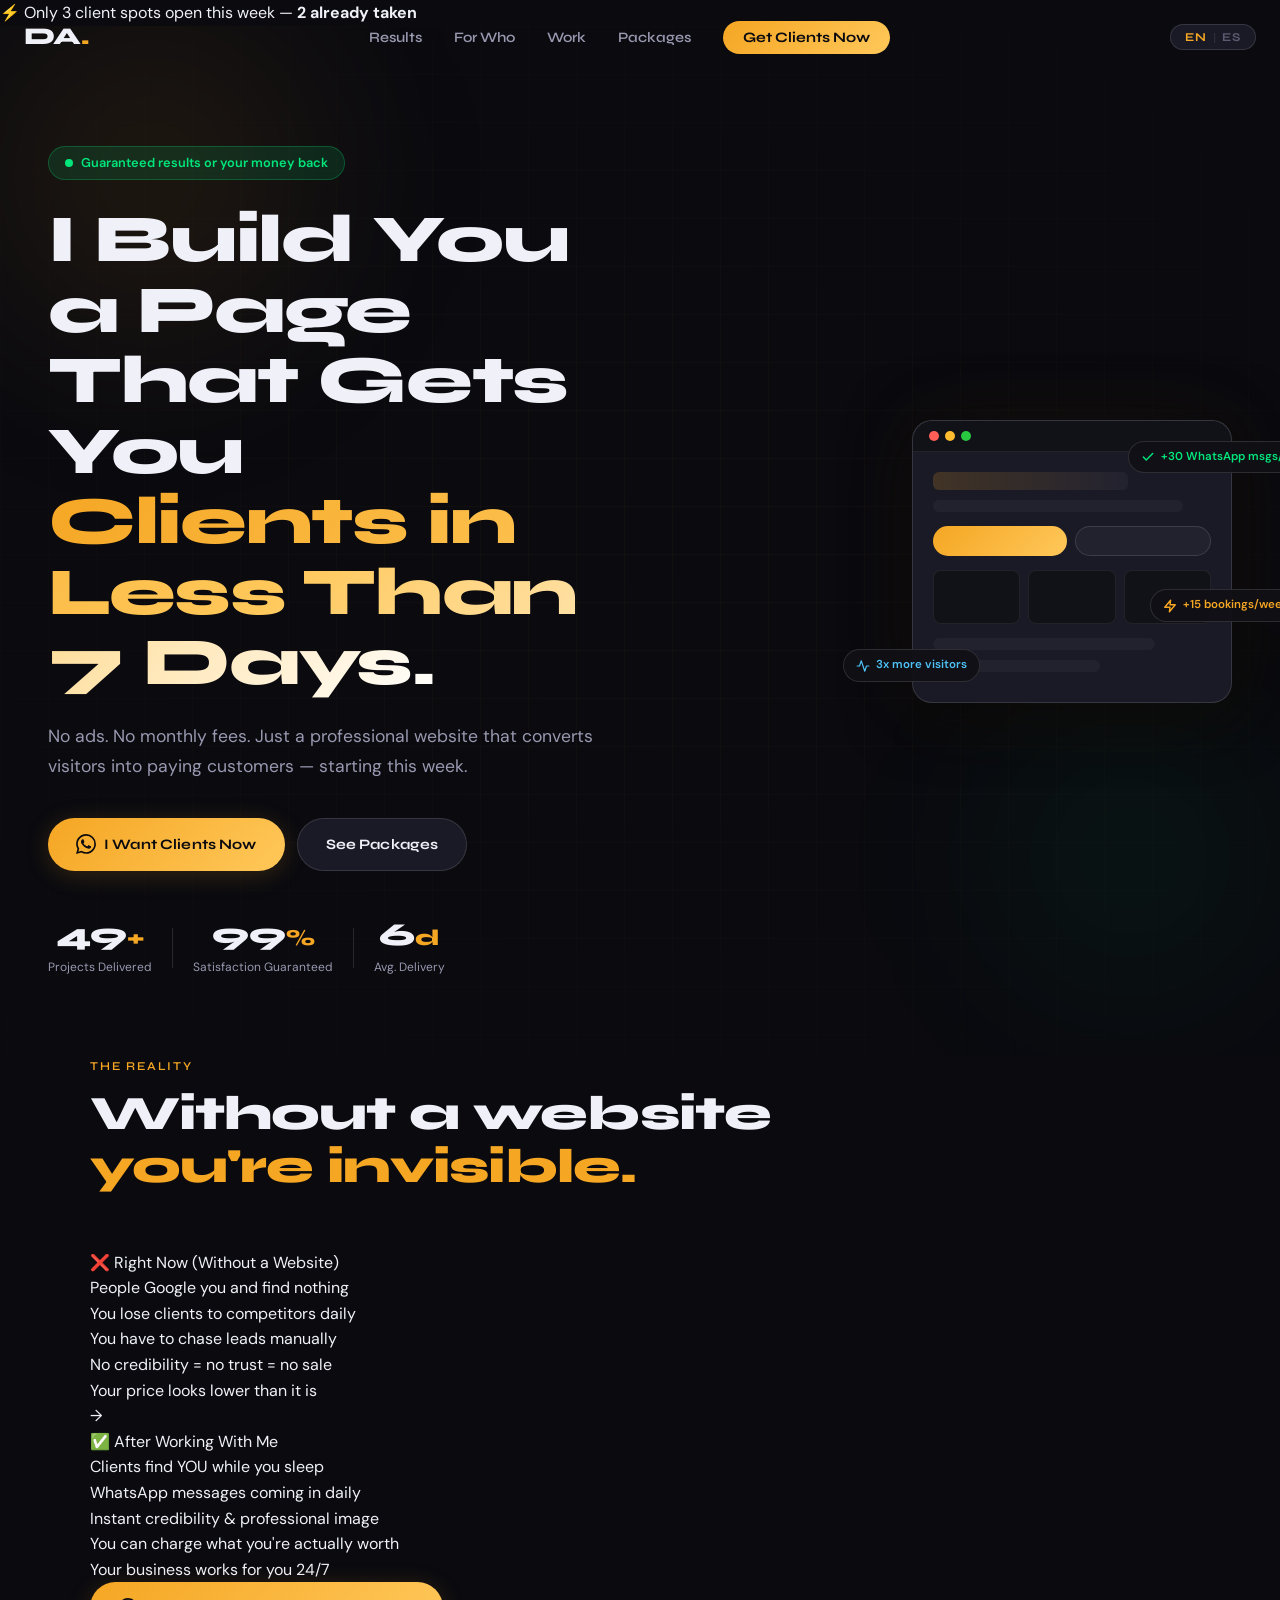
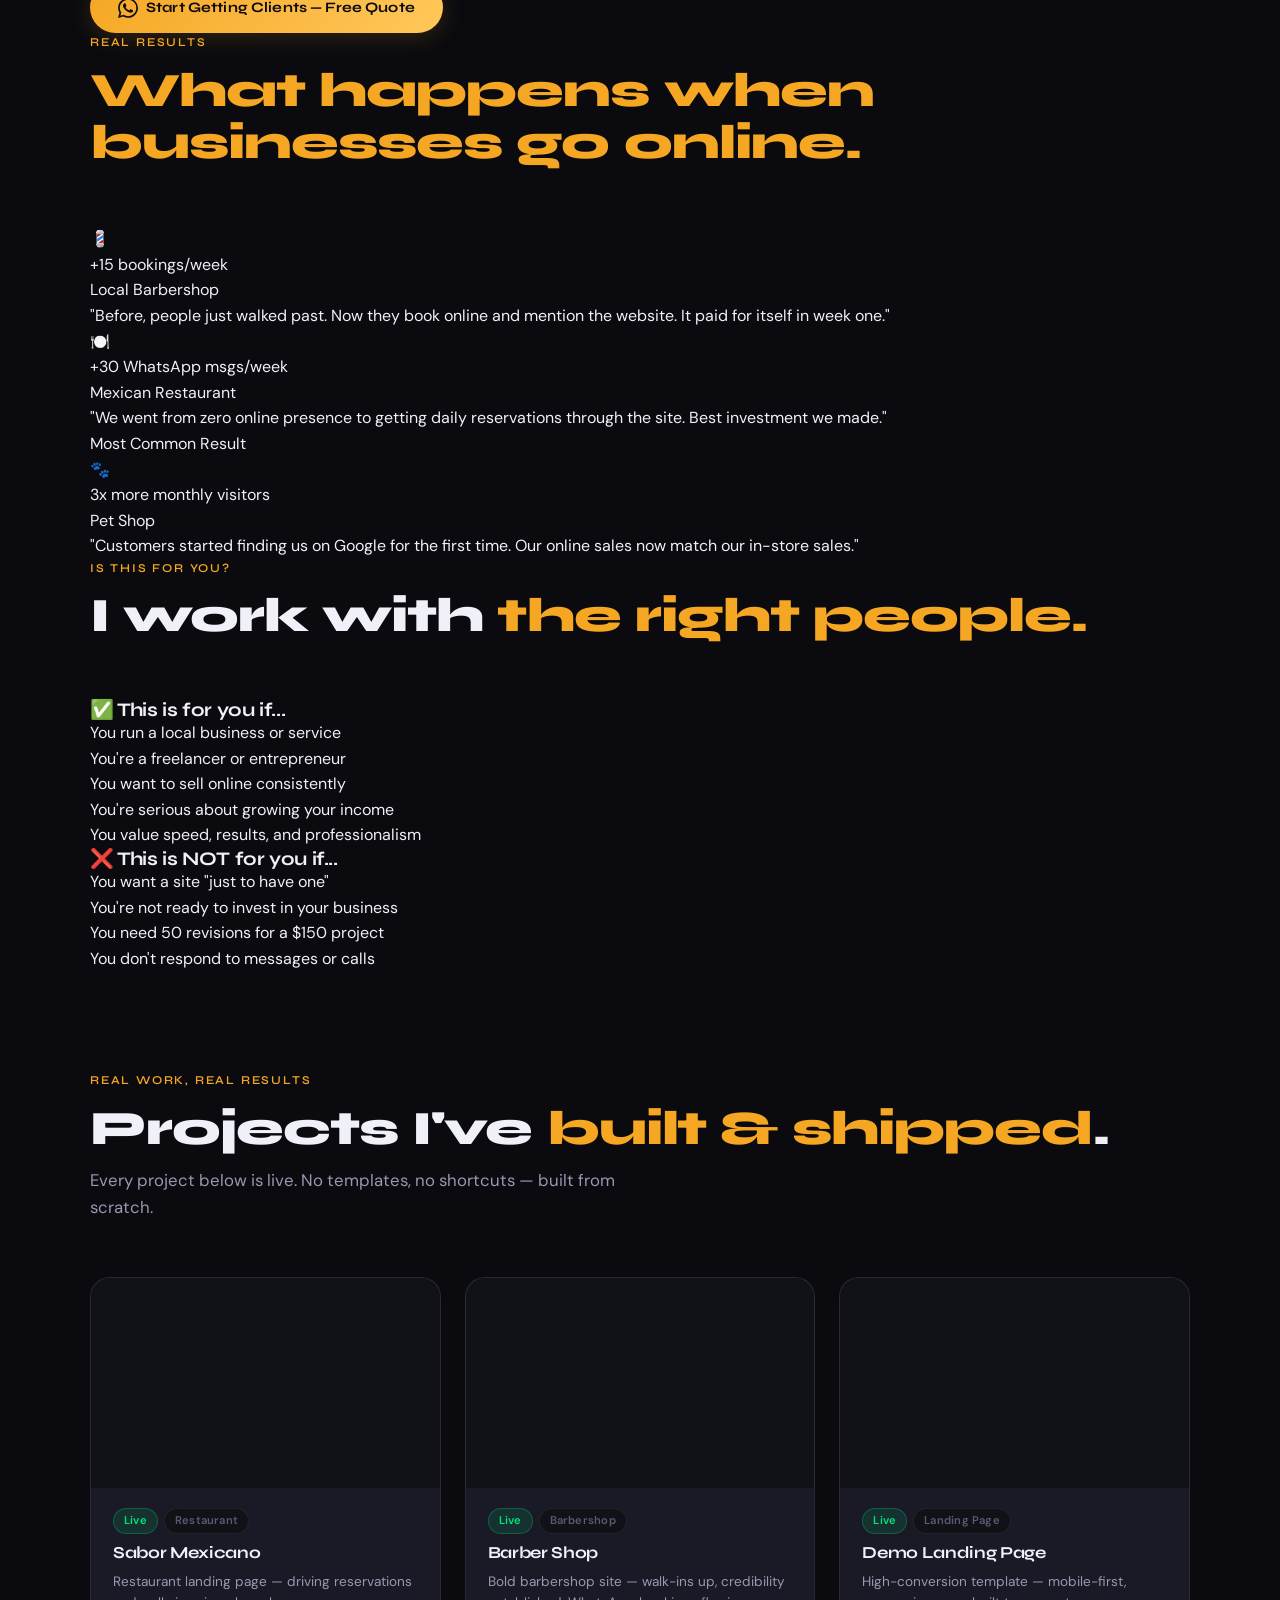
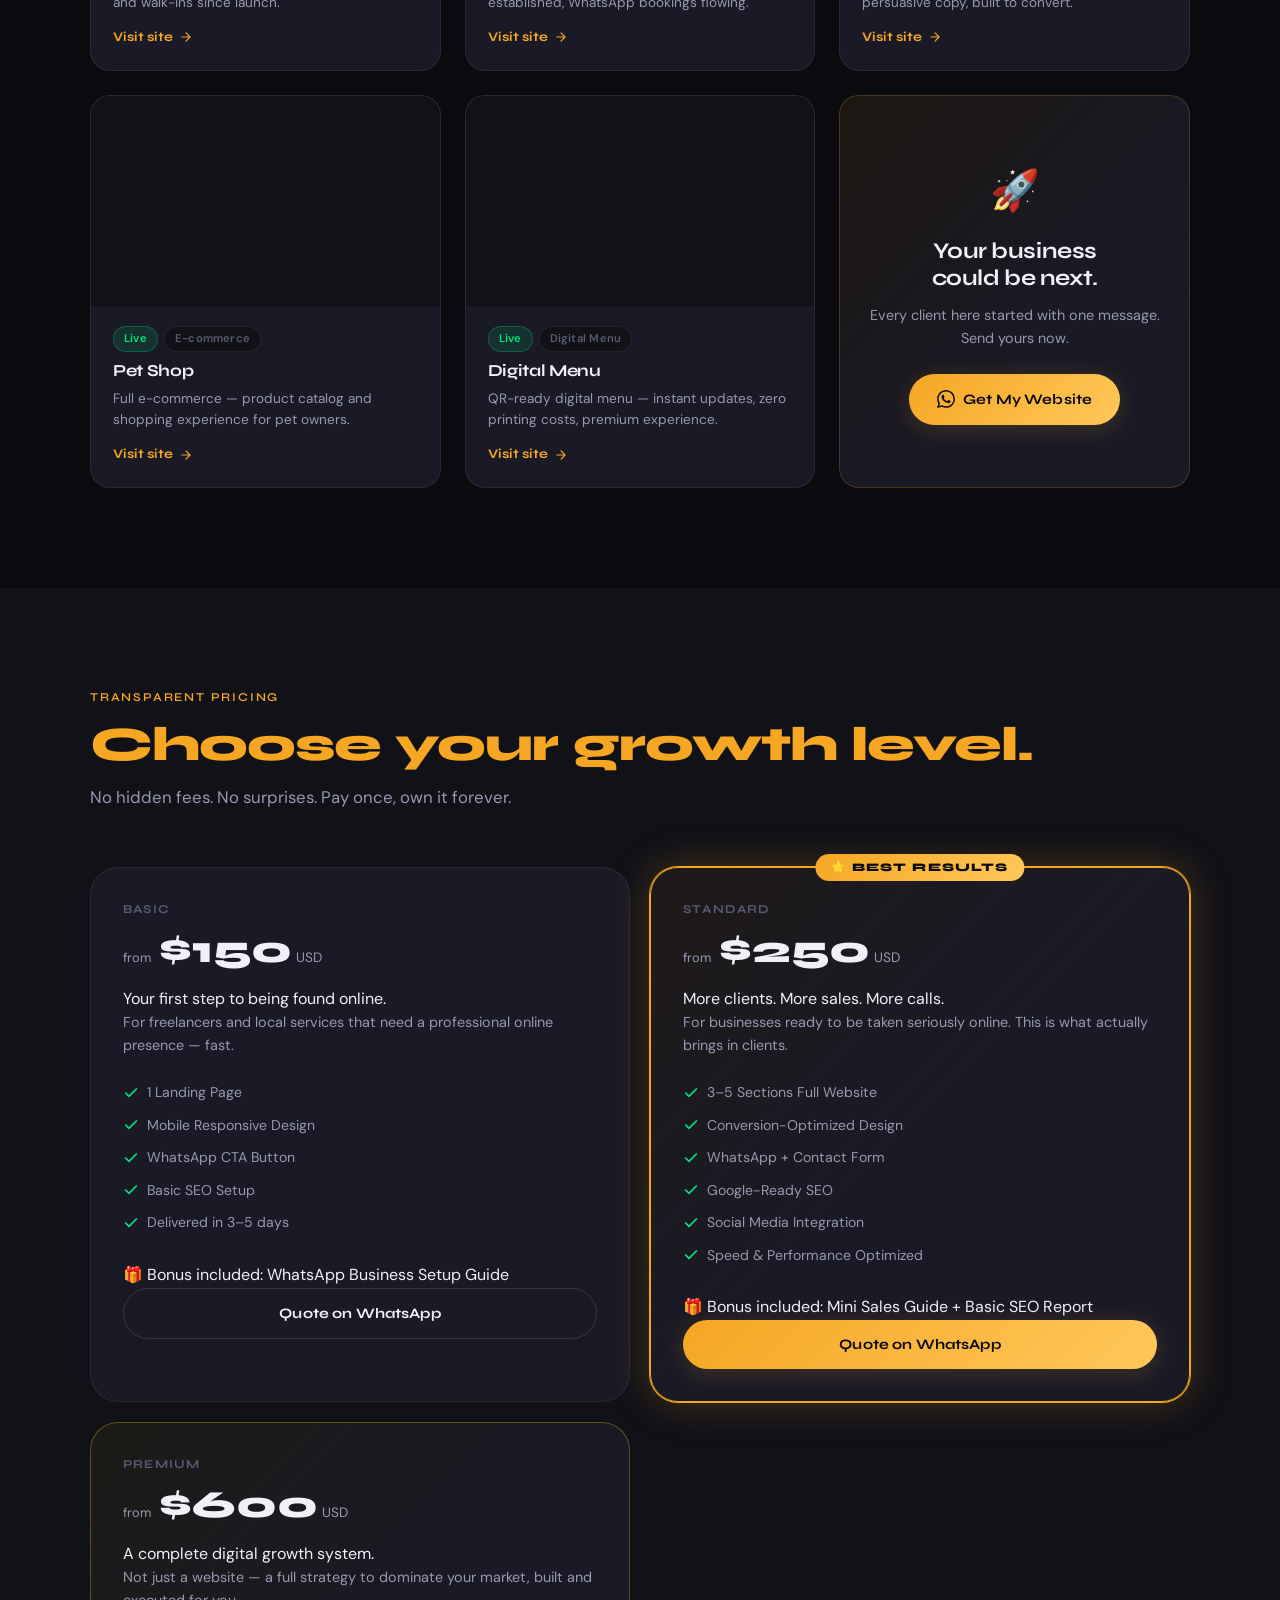
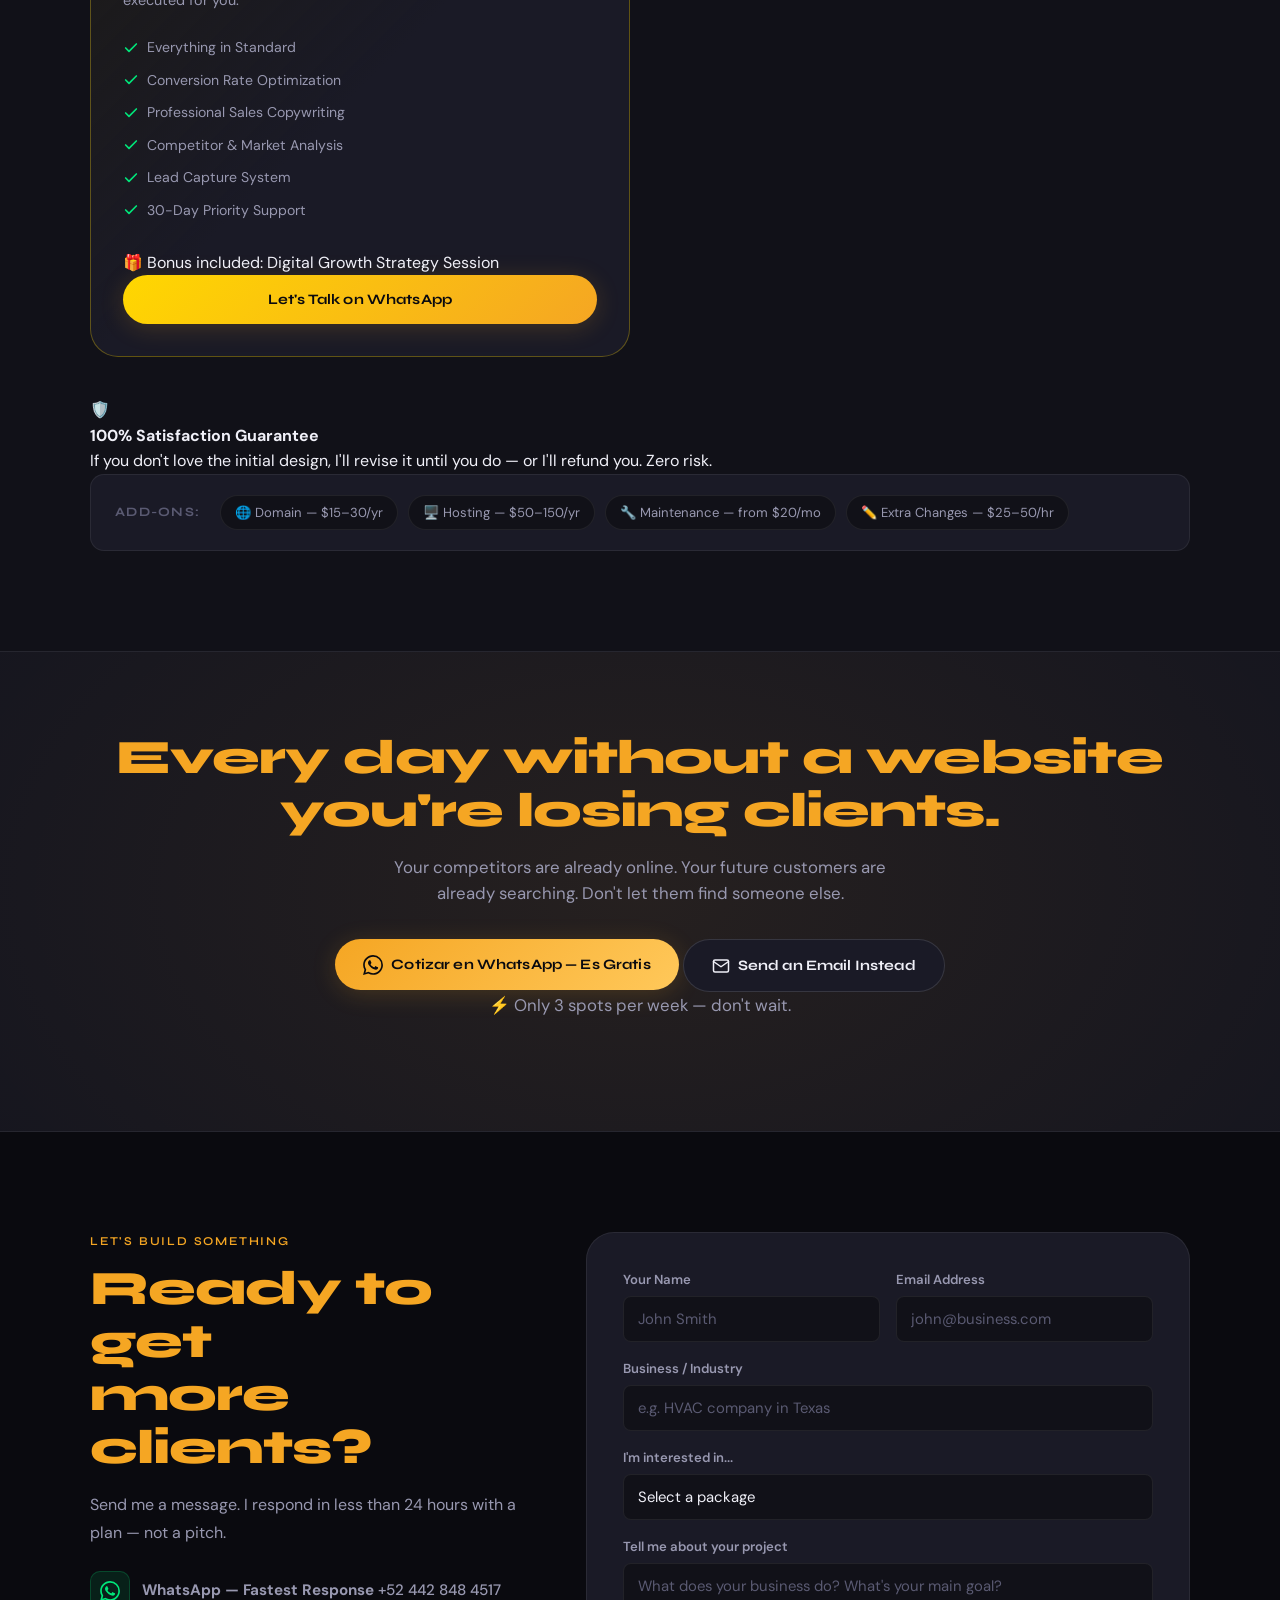
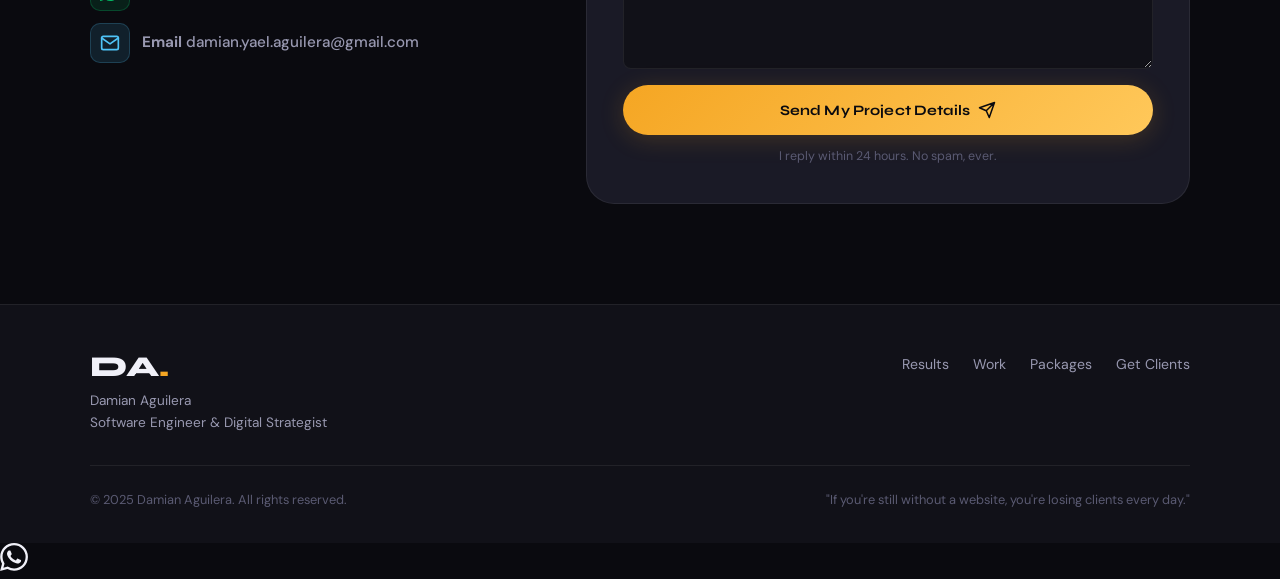
==== commit 2a12385d: "Update index.html" ====
--- a/index.html
+++ b/index.html
@@ -1,14 +1,14 @@
 <!DOCTYPE html>
 <html lang="en">
 <head>
-  <meta charset="UTF-8" />
-  <meta name="viewport" content="width=device-width, initial-scale=1.0" />
-  <title>Damian Aguilera — Digital Presence Architect</title>
-  <meta name="description" content="I build digital presence that converts. Websites, strategy, and growth for US businesses ready to dominate online.">
+  <meta charset="UTF-8"/>
+  <meta name="viewport" content="width=device-width, initial-scale=1.0"/>
+  <title>Damian Aguilera — Get More Clients Online</title>
+  <meta name="description" content="I build websites that bring you clients in less than 7 days. No ads needed. Results guaranteed.">
   <link rel="preconnect" href="https://fonts.googleapis.com">
   <link rel="preconnect" href="https://fonts.gstatic.com" crossorigin>
   <link href="https://fonts.googleapis.com/css2?family=Syne:wght@400;600;700;800&family=DM+Sans:ital,wght@0,300;0,400;0,500;1,300&display=swap" rel="stylesheet">
-  <link rel="stylesheet" href="styles.css" />
+  <link rel="stylesheet" href="styles.css"/>
 </head>
 <body>
 
@@ -19,11 +19,11 @@
       <span></span><span></span><span></span>
     </button>
     <ul class="nav__links" id="navLinks">
-      <li><a href="#about"    data-i18n="nav.about">About</a></li>
-      <li><a href="#services" data-i18n="nav.services">Services</a></li>
+      <li><a href="#results"   data-i18n="nav.results">Results</a></li>
+      <li><a href="#who"       data-i18n="nav.who">For Who</a></li>
       <li><a href="#portfolio" data-i18n="nav.work">Work</a></li>
-      <li><a href="#packages" data-i18n="nav.packages">Packages</a></li>
-      <li><a href="#contact"  data-i18n="nav.cta" class="nav__cta">Let's Talk</a></li>
+      <li><a href="#packages"  data-i18n="nav.packages">Packages</a></li>
+      <li><a href="#contact"   data-i18n="nav.cta" class="nav__cta">Get Clients Now</a></li>
     </ul>
     <button class="lang-toggle" id="langToggle" aria-label="Switch language">
       <span class="lang-toggle__option lang-toggle__option--active" data-lang="en">EN</span>
@@ -32,6 +32,12 @@
     </button>
   </nav>
 
+  <!-- URGENCY BAR -->
+  <div class="urgency-bar">
+    <span class="urgency-bar__dot"></span>
+    <span data-i18n="urgency.text">⚡ Only 3 client spots open this week — <strong>2 already taken</strong></span>
+  </div>
+
   <!-- HERO -->
   <section class="hero" id="hero">
     <div class="hero__bg-grid"></div>
@@ -41,30 +47,28 @@
     <div class="hero__content">
       <div class="hero__badge anim">
         <span class="badge__dot"></span>
-        <span data-i18n="hero.badge">Available for new projects</span>
+        <span data-i18n="hero.badge">Guaranteed results or your money back</span>
       </div>
 
       <h1 class="hero__headline anim anim--d1">
-        <span data-i18n="hero.h1a">Your Business</span><br>
-        <span data-i18n="hero.h1b">Deserves a</span><br>
+        <span data-i18n="hero.h1a">I Build You a Page</span><br>
+        <span data-i18n="hero.h1b">That Gets You</span><br>
         <span class="hero__highlight">
-          <span data-i18n="hero.h1c">Digital Presence</span><br>
-          <span data-i18n="hero.h1d">That Wins.</span>
+          <span data-i18n="hero.h1c">Clients in</span><br>
+          <span data-i18n="hero.h1d">Less Than 7 Days.</span>
         </span>
       </h1>
 
       <p class="hero__sub anim anim--d2">
-        I'm <strong>Damian Aguilera</strong> —
-        <span data-i18n="hero.role">Software Engineer &amp; Digital Strategist</span>.<br>
-        <span data-i18n="hero.sub">I don't just build websites. I build <em>growth engines</em> for US businesses.</span>
+        <span data-i18n="hero.sub">No ads. No monthly fees. Just a professional website that converts visitors into paying customers — starting this week.</span>
       </p>
 
       <div class="hero__actions anim anim--d3">
-        <a href="#portfolio" class="btn btn--primary">
-          <span data-i18n="hero.cta1">See My Work</span>
-          <svg width="18" height="18" viewBox="0 0 24 24" fill="none"><path d="M5 12h14M12 5l7 7-7 7" stroke="currentColor" stroke-width="2.5" stroke-linecap="round" stroke-linejoin="round"/></svg>
+        <a href="https://wa.me/524428484517?text=Hi%20Damian!%20I%20want%20more%20clients%20for%20my%20business" target="_blank" rel="noopener" class="btn btn--primary btn--wa">
+          <svg width="20" height="20" viewBox="0 0 24 24" fill="currentColor"><path d="M17.472 14.382c-.297-.149-1.758-.867-2.03-.967-.273-.099-.471-.148-.67.15-.197.297-.767.966-.94 1.164-.173.199-.347.223-.644.075-.297-.15-1.255-.463-2.39-1.475-.883-.788-1.48-1.761-1.653-2.059-.173-.297-.018-.458.13-.606.134-.133.298-.347.446-.52.149-.174.198-.298.298-.497.099-.198.05-.371-.025-.52-.075-.149-.669-1.612-.916-2.207-.242-.579-.487-.5-.669-.51-.173-.008-.371-.01-.57-.01-.198 0-.52.074-.792.372-.272.297-1.04 1.016-1.04 2.479 0 1.462 1.065 2.875 1.213 3.074.149.198 2.096 3.2 5.077 4.487.709.306 1.262.489 1.694.625.712.227 1.36.195 1.871.118.571-.085 1.758-.719 2.006-1.413.248-.694.248-1.289.173-1.413-.074-.124-.272-.198-.57-.347m-5.421 7.403h-.004a9.87 9.87 0 01-5.031-1.378l-.361-.214-3.741.982.998-3.648-.235-.374a9.86 9.86 0 01-1.51-5.26c.001-5.45 4.436-9.884 9.888-9.884 2.64 0 5.122 1.03 6.988 2.898a9.825 9.825 0 012.893 6.994c-.003 5.45-4.437 9.884-9.885 9.884m8.413-18.297A11.815 11.815 0 0012.05 0C5.495 0 .16 5.335.157 11.892c0 2.096.547 4.142 1.588 5.945L.057 24l6.305-1.654a11.882 11.882 0 005.683 1.448h.005c6.554 0 11.89-5.335 11.893-11.893a11.821 11.821 0 00-3.48-8.413z"/></svg>
+          <span data-i18n="hero.cta1">I Want Clients Now</span>
         </a>
-        <a href="#contact" class="btn btn--ghost" data-i18n="hero.cta2">Book a Free Call</a>
+        <a href="#packages" class="btn btn--ghost" data-i18n="hero.cta2">See Packages</a>
       </div>
 
       <div class="hero__trust anim anim--d4">
@@ -75,12 +79,12 @@
         <div class="trust__divider"></div>
         <div class="trust__item">
           <span class="trust__num" data-count="100">0</span><span class="trust__plus">%</span>
-          <span class="trust__label" data-i18n="trust.satisfaction">Client Satisfaction</span>
+          <span class="trust__label" data-i18n="trust.satisfaction">Satisfaction Guaranteed</span>
         </div>
         <div class="trust__divider"></div>
         <div class="trust__item">
-          <span class="trust__num" data-count="3">0</span><span class="trust__plus">x</span>
-          <span class="trust__label" data-i18n="trust.growth">Avg. Traffic Growth</span>
+          <span class="trust__num" data-count="7">0</span><span class="trust__plus">d</span>
+          <span class="trust__label" data-i18n="trust.days">Avg. Delivery</span>
         </div>
       </div>
     </div>
@@ -105,107 +109,115 @@
         </div>
         <div class="mockup__tag mockup__tag--1">
           <svg width="14" height="14" viewBox="0 0 24 24" fill="none"><path d="M20 6L9 17l-5-5" stroke="#00e67a" stroke-width="2.5" stroke-linecap="round" stroke-linejoin="round"/></svg>
-          SEO Optimized
+          <span data-i18n="mock.t1">+30 WhatsApp msgs/wk</span>
         </div>
         <div class="mockup__tag mockup__tag--2">
           <svg width="14" height="14" viewBox="0 0 24 24" fill="none"><path d="M13 2L3 14h9l-1 8 10-12h-9l1-8z" stroke="#f5a623" stroke-width="2.5" stroke-linecap="round" stroke-linejoin="round"/></svg>
-          Lightning Fast
+          <span data-i18n="mock.t2">+15 bookings/week</span>
         </div>
         <div class="mockup__tag mockup__tag--3">
-          <svg width="14" height="14" viewBox="0 0 24 24" fill="none"><rect x="5" y="2" width="14" height="20" rx="2" stroke="#4fc3f7" stroke-width="2"/></svg>
-          Mobile-First
-        </div>
-      </div>
-    </div>
-  </section>
-
-  <!-- ABOUT -->
-  <section class="about-strip" id="about">
-    <div class="container">
-      <div class="about-strip__inner">
-        <div class="about-strip__text scroll-anim">
-          <p class="overline" data-i18n="about.overline">Who I Am</p>
-          <h2>
-            <span data-i18n="about.h2a">Not a freelancer.</span><br>
-            <span data-i18n="about.h2b">A partner in your growth.</span>
-          </h2>
-          <p class="body-text" data-i18n="about.p1">I'm a Software Engineer with a degree in Software Development &amp; Management. I've spent years watching businesses lose money because their digital presence didn't match their real value. That's the problem I fix.</p>
-          <p class="body-text" data-i18n="about.p2">Serving clients across the United States with agency-level execution — which means you get American-quality work at a fraction of agency cost.</p>
-          <a href="#contact" class="btn btn--primary" data-i18n="about.btn">Work With Me</a>
-        </div>
-        <div class="about-strip__cards scroll-anim">
-          <div class="value-card">
-            <div class="value-card__icon">🎯</div>
-            <h3 data-i18n="vc.r.title">Results-First</h3>
-            <p data-i18n="vc.r.desc">Every pixel has a purpose. I design for conversions, not just aesthetics.</p>
-          </div>
-          <div class="value-card">
-            <div class="value-card__icon">⚡</div>
-            <h3 data-i18n="vc.f.title">Fast Delivery</h3>
-            <p data-i18n="vc.f.desc">Landing pages in 3–5 days. Full projects in 2–4 weeks. Deadlines respected.</p>
-          </div>
-          <div class="value-card">
-            <div class="value-card__icon">🔒</div>
-            <h3 data-i18n="vc.o.title">You Own It All</h3>
-            <p data-i18n="vc.o.desc">Full code ownership. No lock-in. No hidden fees. Your site, your rules.</p>
-          </div>
-          <div class="value-card">
-            <div class="value-card__icon">🌐</div>
-            <h3 data-i18n="vc.u.title">US Market Ready</h3>
-            <p data-i18n="vc.u.desc">Built for American audiences — copy, UX, speed, and SEO tuned for US traffic.</p>
-          </div>
-        </div>
-      </div>
-    </div>
-  </section>
-
-  <!-- SERVICES -->
-  <section class="services" id="services">
+          <svg width="14" height="14" viewBox="0 0 24 24" fill="none"><path d="M22 12h-4l-3 9L9 3l-3 9H2" stroke="#4fc3f7" stroke-width="2" stroke-linecap="round" stroke-linejoin="round"/></svg>
+          <span data-i18n="mock.t3">3x more visitors</span>
+        </div>
+      </div>
+    </div>
+  </section>
+
+  <!-- BEFORE / AFTER -->
+  <section class="before-after scroll-anim" id="results">
+    <div class="container">
+      <div class="section-header">
+        <p class="overline" data-i18n="ba.overline">The Reality</p>
+        <h2 data-i18n="ba.h2">Without a website<br><span>you're invisible.</span></h2>
+      </div>
+      <div class="ba__grid">
+        <div class="ba__col ba__col--before">
+          <div class="ba__label" data-i18n="ba.before">❌ Right Now (Without a Website)</div>
+          <ul class="ba__list">
+            <li data-i18n="ba.b1">People Google you and find nothing</li>
+            <li data-i18n="ba.b2">You lose clients to competitors daily</li>
+            <li data-i18n="ba.b3">You have to chase leads manually</li>
+            <li data-i18n="ba.b4">No credibility = no trust = no sale</li>
+            <li data-i18n="ba.b5">Your price looks lower than it is</li>
+          </ul>
+        </div>
+        <div class="ba__arrow">→</div>
+        <div class="ba__col ba__col--after">
+          <div class="ba__label" data-i18n="ba.after">✅ After Working With Me</div>
+          <ul class="ba__list">
+            <li data-i18n="ba.a1">Clients find YOU while you sleep</li>
+            <li data-i18n="ba.a2">WhatsApp messages coming in daily</li>
+            <li data-i18n="ba.a3">Instant credibility &amp; professional image</li>
+            <li data-i18n="ba.a4">You can charge what you're actually worth</li>
+            <li data-i18n="ba.a5">Your business works for you 24/7</li>
+          </ul>
+        </div>
+      </div>
+      <div class="ba__cta">
+        <a href="https://wa.me/524428484517?text=Hi%20Damian!%20I%20want%20more%20clients%20for%20my%20business" target="_blank" rel="noopener" class="btn btn--primary btn--wa btn--lg">
+          <svg width="20" height="20" viewBox="0 0 24 24" fill="currentColor"><path d="M17.472 14.382c-.297-.149-1.758-.867-2.03-.967-.273-.099-.471-.148-.67.15-.197.297-.767.966-.94 1.164-.173.199-.347.223-.644.075-.297-.15-1.255-.463-2.39-1.475-.883-.788-1.48-1.761-1.653-2.059-.173-.297-.018-.458.13-.606.134-.133.298-.347.446-.52.149-.174.198-.298.298-.497.099-.198.05-.371-.025-.52-.075-.149-.669-1.612-.916-2.207-.242-.579-.487-.5-.669-.51-.173-.008-.371-.01-.57-.01-.198 0-.52.074-.792.372-.272.297-1.04 1.016-1.04 2.479 0 1.462 1.065 2.875 1.213 3.074.149.198 2.096 3.2 5.077 4.487.709.306 1.262.489 1.694.625.712.227 1.36.195 1.871.118.571-.085 1.758-.719 2.006-1.413.248-.694.248-1.289.173-1.413-.074-.124-.272-.198-.57-.347m-5.421 7.403h-.004a9.87 9.87 0 01-5.031-1.378l-.361-.214-3.741.982.998-3.648-.235-.374a9.86 9.86 0 01-1.51-5.26c.001-5.45 4.436-9.884 9.888-9.884 2.64 0 5.122 1.03 6.988 2.898a9.825 9.825 0 012.893 6.994c-.003 5.45-4.437 9.884-9.885 9.884m8.413-18.297A11.815 11.815 0 0012.05 0C5.495 0 .16 5.335.157 11.892c0 2.096.547 4.142 1.588 5.945L.057 24l6.305-1.654a11.882 11.882 0 005.683 1.448h.005c6.554 0 11.89-5.335 11.893-11.893a11.821 11.821 0 00-3.48-8.413z"/></svg>
+          <span data-i18n="ba.btn">Start Getting Clients — Free Quote</span>
+        </a>
+      </div>
+    </div>
+  </section>
+
+  <!-- RESULTS / SOCIAL PROOF -->
+  <section class="proof" id="proof">
     <div class="container">
       <div class="section-header scroll-anim">
-        <p class="overline" data-i18n="srv.overline">What I Do</p>
-        <h2>I sell you <span data-i18n="srv.h2a">digital presence</span>,<br><span data-i18n="srv.h2b">not just a website.</span></h2>
-        <p class="section-sub" data-i18n="srv.sub">The difference between a website and a digital presence is the difference between existing and winning.</p>
-      </div>
-      <div class="services__grid">
-        <div class="service-card scroll-anim">
-          <div class="service-card__number">01</div>
-          <h3 data-i18n="s1.title">Landing Pages</h3>
-          <p data-i18n="s1.desc">High-converting single pages built to turn visitors into customers. Perfect for campaigns, products, and local services.</p>
-          <ul class="service-card__list">
-            <li data-i18n="s1.l1">Compelling copywriting structure</li>
-            <li data-i18n="s1.l2">WhatsApp &amp; social integration</li>
-            <li data-i18n="s1.l3">SEO fundamentals built-in</li>
-          </ul>
-        </div>
-        <div class="service-card scroll-anim">
-          <div class="service-card__number">02</div>
-          <h3 data-i18n="s2.title">Business Websites</h3>
-          <p data-i18n="s2.desc">Multi-section sites that establish authority, build trust, and generate consistent leads for serious businesses.</p>
-          <ul class="service-card__list">
-            <li data-i18n="s2.l1">3–6 professional sections</li>
-            <li data-i18n="s2.l2">Functional contact forms</li>
-            <li data-i18n="s2.l3">Speed &amp; performance optimized</li>
-          </ul>
-        </div>
-        <div class="service-card scroll-anim">
-          <div class="service-card__number">03</div>
-          <h3 data-i18n="s3.title">Full-Stack Web Apps</h3>
-          <p data-i18n="s3.desc">Complete solutions with databases, user authentication, APIs and custom dashboards for businesses ready to scale.</p>
-          <ul class="service-card__list">
-            <li data-i18n="s3.l1">Node.js / PHP backends</li>
-            <li data-i18n="s3.l2">CRM &amp; lead management</li>
-            <li data-i18n="s3.l3">Secure authentication systems</li>
-          </ul>
-        </div>
-        <div class="service-card service-card--accent scroll-anim">
-          <div class="service-card__number">04</div>
-          <h3 data-i18n="s4.title">Digital Strategy</h3>
-          <p data-i18n="s4.desc">Not sure what you need? I audit your current presence and create a roadmap to digital dominance. Then I execute it.</p>
-          <ul class="service-card__list">
-            <li data-i18n="s4.l1">Competitor analysis</li>
-            <li data-i18n="s4.l2">SEO &amp; content strategy</li>
-            <li data-i18n="s4.l3">Hosting &amp; tech stack guidance</li>
+        <p class="overline" data-i18n="proof.overline">Real Results</p>
+        <h2><span data-i18n="proof.h2">What happens when</span><br><span class="gold" data-i18n="proof.h2b">businesses go online.</span></h2>
+      </div>
+      <div class="proof__grid">
+        <div class="proof__card scroll-anim">
+          <div class="proof__icon">💈</div>
+          <div class="proof__result" data-i18n="pr1.result">+15 bookings/week</div>
+          <div class="proof__biz" data-i18n="pr1.biz">Local Barbershop</div>
+          <p data-i18n="pr1.desc">"Before, people just walked past. Now they book online and mention the website. It paid for itself in week one."</p>
+        </div>
+        <div class="proof__card proof__card--featured scroll-anim">
+          <div class="proof__icon">🍽️</div>
+          <div class="proof__result" data-i18n="pr2.result">+30 WhatsApp msgs/week</div>
+          <div class="proof__biz" data-i18n="pr2.biz">Mexican Restaurant</div>
+          <p data-i18n="pr2.desc">"We went from zero online presence to getting daily reservations through the site. Best investment we made."</p>
+          <div class="proof__badge" data-i18n="proof.best">Most Common Result</div>
+        </div>
+        <div class="proof__card scroll-anim">
+          <div class="proof__icon">🐾</div>
+          <div class="proof__result" data-i18n="pr3.result">3x more monthly visitors</div>
+          <div class="proof__biz" data-i18n="pr3.biz">Pet Shop</div>
+          <p data-i18n="pr3.desc">"Customers started finding us on Google for the first time. Our online sales now match our in-store sales."</p>
+        </div>
+      </div>
+    </div>
+  </section>
+
+  <!-- FOR WHO -->
+  <section class="for-who scroll-anim" id="who">
+    <div class="container">
+      <div class="section-header">
+        <p class="overline" data-i18n="fw.overline">Is This For You?</p>
+        <h2 data-i18n="fw.h2">I work with <span>the right people.</span></h2>
+      </div>
+      <div class="fw__grid">
+        <div class="fw__col fw__col--yes">
+          <h3 data-i18n="fw.yes.title">✅ This is for you if...</h3>
+          <ul>
+            <li data-i18n="fw.y1">You run a local business or service</li>
+            <li data-i18n="fw.y2">You're a freelancer or entrepreneur</li>
+            <li data-i18n="fw.y3">You want to sell online consistently</li>
+            <li data-i18n="fw.y4">You're serious about growing your income</li>
+            <li data-i18n="fw.y5">You value speed, results, and professionalism</li>
+          </ul>
+        </div>
+        <div class="fw__col fw__col--no">
+          <h3 data-i18n="fw.no.title">❌ This is NOT for you if...</h3>
+          <ul>
+            <li data-i18n="fw.n1">You want a site "just to have one"</li>
+            <li data-i18n="fw.n2">You're not ready to invest in your business</li>
+            <li data-i18n="fw.n3">You need 50 revisions for a $150 project</li>
+            <li data-i18n="fw.n4">You don't respond to messages or calls</li>
           </ul>
         </div>
       </div>
@@ -218,16 +230,9 @@
       <div class="section-header scroll-anim">
         <p class="overline" data-i18n="pf.overline">Real Work, Real Results</p>
         <h2>Projects I've <span data-i18n="pf.h2">built &amp; shipped</span>.</h2>
-        <p class="section-sub" data-i18n="pf.sub">Every project below is live and built from scratch — no templates, no shortcuts.</p>
-      </div>
-
-      <div class="portfolio__filters scroll-anim">
-        <button class="pf-btn pf-btn--active" data-filter="all" data-i18n="pf.all">All Projects</button>
-        <button class="pf-btn" data-filter="live" data-i18n="pf.live">Live Sites</button>
-      </div>
-
-      <div class="portfolio__grid" id="portfolioGrid">
-
+        <p class="section-sub" data-i18n="pf.sub">Every project below is live. No templates, no shortcuts — built from scratch.</p>
+      </div>
+      <div class="portfolio__grid">
         <div class="pj-card scroll-anim" data-type="live">
           <div class="pj-card__preview">
             <iframe src="https://damian7777777777.github.io/Sabor-Mexicano/" title="Sabor Mexicano" loading="lazy" tabindex="-1" scrolling="no"></iframe>
@@ -239,20 +244,12 @@
             </div>
           </div>
           <div class="pj-card__info">
-            <div class="pj-card__meta">
-              <span class="pj-card__tag pj-card__tag--live">Live</span>
-              <span class="pj-card__tag" data-i18n="pj.restaurant">Restaurant</span>
-              <span class="pj-card__tag" data-i18n="pj.landing">Landing Page</span>
-            </div>
+            <div class="pj-card__meta"><span class="pj-card__tag pj-card__tag--live">Live</span><span class="pj-card__tag" data-i18n="pj.restaurant">Restaurant</span></div>
             <h3>Sabor Mexicano</h3>
-            <p data-i18n="p1.desc">A vibrant restaurant landing page designed to drive foot traffic and reservations.</p>
-            <a href="https://damian7777777777.github.io/Sabor-Mexicano/" target="_blank" rel="noopener" class="pj-card__link">
-              <span data-i18n="pj.visit">Visit site</span>
-              <svg width="14" height="14" viewBox="0 0 24 24" fill="none"><path d="M5 12h14M12 5l7 7-7 7" stroke="currentColor" stroke-width="2" stroke-linecap="round" stroke-linejoin="round"/></svg>
-            </a>
-          </div>
-        </div>
-
+            <p data-i18n="p1.desc">Restaurant landing page — driving reservations and walk-ins since launch.</p>
+            <a href="https://damian7777777777.github.io/Sabor-Mexicano/" target="_blank" rel="noopener" class="pj-card__link"><span data-i18n="pj.visit">Visit site</span> <svg width="14" height="14" viewBox="0 0 24 24" fill="none"><path d="M5 12h14M12 5l7 7-7 7" stroke="currentColor" stroke-width="2" stroke-linecap="round" stroke-linejoin="round"/></svg></a>
+          </div>
+        </div>
         <div class="pj-card scroll-anim" data-type="live">
           <div class="pj-card__preview">
             <iframe src="https://damian7777777777.github.io/Barber/" title="Barber Shop" loading="lazy" tabindex="-1" scrolling="no"></iframe>
@@ -264,23 +261,15 @@
             </div>
           </div>
           <div class="pj-card__info">
-            <div class="pj-card__meta">
-              <span class="pj-card__tag pj-card__tag--live">Live</span>
-              <span class="pj-card__tag" data-i18n="pj.barber">Barbershop</span>
-              <span class="pj-card__tag" data-i18n="pj.local">Local Business</span>
-            </div>
+            <div class="pj-card__meta"><span class="pj-card__tag pj-card__tag--live">Live</span><span class="pj-card__tag" data-i18n="pj.barber">Barbershop</span></div>
             <h3>Barber Shop</h3>
-            <p data-i18n="p2.desc">A bold, modern site for a local barbershop built to attract walk-ins and establish credibility online.</p>
-            <a href="https://damian7777777777.github.io/Barber/" target="_blank" rel="noopener" class="pj-card__link">
-              <span data-i18n="pj.visit">Visit site</span>
-              <svg width="14" height="14" viewBox="0 0 24 24" fill="none"><path d="M5 12h14M12 5l7 7-7 7" stroke="currentColor" stroke-width="2" stroke-linecap="round" stroke-linejoin="round"/></svg>
-            </a>
-          </div>
-        </div>
-
+            <p data-i18n="p2.desc">Bold barbershop site — walk-ins up, credibility established, WhatsApp bookings flowing.</p>
+            <a href="https://damian7777777777.github.io/Barber/" target="_blank" rel="noopener" class="pj-card__link"><span data-i18n="pj.visit">Visit site</span> <svg width="14" height="14" viewBox="0 0 24 24" fill="none"><path d="M5 12h14M12 5l7 7-7 7" stroke="currentColor" stroke-width="2" stroke-linecap="round" stroke-linejoin="round"/></svg></a>
+          </div>
+        </div>
         <div class="pj-card scroll-anim" data-type="live">
           <div class="pj-card__preview">
-            <iframe src="https://damian7777777777.github.io/demo-landing-page/" title="Demo Landing Page" loading="lazy" tabindex="-1" scrolling="no"></iframe>
+            <iframe src="https://damian7777777777.github.io/demo-landing-page/" title="Demo Landing" loading="lazy" tabindex="-1" scrolling="no"></iframe>
             <div class="pj-card__overlay">
               <a href="https://damian7777777777.github.io/demo-landing-page/" target="_blank" rel="noopener" class="pj-card__view-btn">
                 <svg width="16" height="16" viewBox="0 0 24 24" fill="none"><path d="M18 13v6a2 2 0 01-2 2H5a2 2 0 01-2-2V8a2 2 0 012-2h6" stroke="currentColor" stroke-width="2" stroke-linecap="round" stroke-linejoin="round"/><polyline points="15,3 21,3 21,9" stroke="currentColor" stroke-width="2" stroke-linecap="round" stroke-linejoin="round"/><line x1="10" y1="14" x2="21" y2="3" stroke="currentColor" stroke-width="2" stroke-linecap="round" stroke-linejoin="round"/></svg>
@@ -289,20 +278,12 @@
             </div>
           </div>
           <div class="pj-card__info">
-            <div class="pj-card__meta">
-              <span class="pj-card__tag pj-card__tag--live">Live</span>
-              <span class="pj-card__tag">Demo</span>
-              <span class="pj-card__tag" data-i18n="pj.conversion">Conversion Page</span>
-            </div>
+            <div class="pj-card__meta"><span class="pj-card__tag pj-card__tag--live">Live</span><span class="pj-card__tag" data-i18n="pj.landing">Landing Page</span></div>
             <h3>Demo Landing Page</h3>
-            <p data-i18n="p3.desc">A high-conversion landing page showcasing modern design, persuasive copy structure, and mobile-first performance.</p>
-            <a href="https://damian7777777777.github.io/demo-landing-page/" target="_blank" rel="noopener" class="pj-card__link">
-              <span data-i18n="pj.visit">Visit site</span>
-              <svg width="14" height="14" viewBox="0 0 24 24" fill="none"><path d="M5 12h14M12 5l7 7-7 7" stroke="currentColor" stroke-width="2" stroke-linecap="round" stroke-linejoin="round"/></svg>
-            </a>
-          </div>
-        </div>
-
+            <p data-i18n="p3.desc">High-conversion template — mobile-first, persuasive copy, built to convert.</p>
+            <a href="https://damian7777777777.github.io/demo-landing-page/" target="_blank" rel="noopener" class="pj-card__link"><span data-i18n="pj.visit">Visit site</span> <svg width="14" height="14" viewBox="0 0 24 24" fill="none"><path d="M5 12h14M12 5l7 7-7 7" stroke="currentColor" stroke-width="2" stroke-linecap="round" stroke-linejoin="round"/></svg></a>
+          </div>
+        </div>
         <div class="pj-card scroll-anim" data-type="live">
           <div class="pj-card__preview">
             <iframe src="https://damian7777777777.github.io/petShop/" title="Pet Shop" loading="lazy" tabindex="-1" scrolling="no"></iframe>
@@ -314,20 +295,12 @@
             </div>
           </div>
           <div class="pj-card__info">
-            <div class="pj-card__meta">
-              <span class="pj-card__tag pj-card__tag--live">Live</span>
-              <span class="pj-card__tag" data-i18n="pj.ecom">E-commerce</span>
-              <span class="pj-card__tag">Pet Industry</span>
-            </div>
+            <div class="pj-card__meta"><span class="pj-card__tag pj-card__tag--live">Live</span><span class="pj-card__tag" data-i18n="pj.ecom">E-commerce</span></div>
             <h3>Pet Shop</h3>
-            <p data-i18n="p4.desc">A full e-commerce concept — product catalog and shopping experience designed for pet owners ready to buy.</p>
-            <a href="https://damian7777777777.github.io/petShop/" target="_blank" rel="noopener" class="pj-card__link">
-              <span data-i18n="pj.visit">Visit site</span>
-              <svg width="14" height="14" viewBox="0 0 24 24" fill="none"><path d="M5 12h14M12 5l7 7-7 7" stroke="currentColor" stroke-width="2" stroke-linecap="round" stroke-linejoin="round"/></svg>
-            </a>
-          </div>
-        </div>
-
+            <p data-i18n="p4.desc">Full e-commerce — product catalog and shopping experience for pet owners.</p>
+            <a href="https://damian7777777777.github.io/petShop/" target="_blank" rel="noopener" class="pj-card__link"><span data-i18n="pj.visit">Visit site</span> <svg width="14" height="14" viewBox="0 0 24 24" fill="none"><path d="M5 12h14M12 5l7 7-7 7" stroke="currentColor" stroke-width="2" stroke-linecap="round" stroke-linejoin="round"/></svg></a>
+          </div>
+        </div>
         <div class="pj-card scroll-anim" data-type="live">
           <div class="pj-card__preview">
             <iframe src="https://damian7777777777.github.io/demo-menuDigital/" title="Digital Menu" loading="lazy" tabindex="-1" scrolling="no"></iframe>
@@ -339,29 +312,23 @@
             </div>
           </div>
           <div class="pj-card__info">
-            <div class="pj-card__meta">
-              <span class="pj-card__tag pj-card__tag--live">Live</span>
-              <span class="pj-card__tag" data-i18n="pj.restaurant">Restaurant</span>
-              <span class="pj-card__tag" data-i18n="pj.menu">Digital Menu</span>
-            </div>
+            <div class="pj-card__meta"><span class="pj-card__tag pj-card__tag--live">Live</span><span class="pj-card__tag" data-i18n="pj.menu">Digital Menu</span></div>
             <h3>Digital Menu</h3>
-            <p data-i18n="p5.desc">A QR-ready digital menu — no printing costs, instant updates, premium dining experience on any device.</p>
-            <a href="https://damian7777777777.github.io/demo-menuDigital/" target="_blank" rel="noopener" class="pj-card__link">
-              <span data-i18n="pj.visit">Visit site</span>
-              <svg width="14" height="14" viewBox="0 0 24 24" fill="none"><path d="M5 12h14M12 5l7 7-7 7" stroke="currentColor" stroke-width="2" stroke-linecap="round" stroke-linejoin="round"/></svg>
-            </a>
-          </div>
-        </div>
-
-        <div class="pj-card pj-card--cta scroll-anim" data-type="live">
+            <p data-i18n="p5.desc">QR-ready digital menu — instant updates, zero printing costs, premium experience.</p>
+            <a href="https://damian7777777777.github.io/demo-menuDigital/" target="_blank" rel="noopener" class="pj-card__link"><span data-i18n="pj.visit">Visit site</span> <svg width="14" height="14" viewBox="0 0 24 24" fill="none"><path d="M5 12h14M12 5l7 7-7 7" stroke="currentColor" stroke-width="2" stroke-linecap="round" stroke-linejoin="round"/></svg></a>
+          </div>
+        </div>
+        <div class="pj-card pj-card--cta scroll-anim">
           <div class="pj-card__cta-inner">
             <div class="pj-card__cta-icon">🚀</div>
-            <h3 data-i18n="pj.cta.h3">Your project<br>could be next.</h3>
-            <p data-i18n="pj.cta.p">Every business here started with one conversation. Let's have yours.</p>
-            <a href="#contact" class="btn btn--primary" data-i18n="pj.cta.btn">Start a Project</a>
-          </div>
-        </div>
-
+            <h3 data-i18n="pj.cta.h3">Your business<br>could be next.</h3>
+            <p data-i18n="pj.cta.p">Every client here started with one message. Send yours now.</p>
+            <a href="https://wa.me/524428484517?text=Hi%20Damian!%20I%20saw%20your%20portfolio%20and%20I%20want%20a%20website" target="_blank" rel="noopener" class="btn btn--primary btn--wa">
+              <svg width="18" height="18" viewBox="0 0 24 24" fill="currentColor"><path d="M17.472 14.382c-.297-.149-1.758-.867-2.03-.967-.273-.099-.471-.148-.67.15-.197.297-.767.966-.94 1.164-.173.199-.347.223-.644.075-.297-.15-1.255-.463-2.39-1.475-.883-.788-1.48-1.761-1.653-2.059-.173-.297-.018-.458.13-.606.134-.133.298-.347.446-.52.149-.174.198-.298.298-.497.099-.198.05-.371-.025-.52-.075-.149-.669-1.612-.916-2.207-.242-.579-.487-.5-.669-.51-.173-.008-.371-.01-.57-.01-.198 0-.52.074-.792.372-.272.297-1.04 1.016-1.04 2.479 0 1.462 1.065 2.875 1.213 3.074.149.198 2.096 3.2 5.077 4.487.709.306 1.262.489 1.694.625.712.227 1.36.195 1.871.118.571-.085 1.758-.719 2.006-1.413.248-.694.248-1.289.173-1.413-.074-.124-.272-.198-.57-.347m-5.421 7.403h-.004a9.87 9.87 0 01-5.031-1.378l-.361-.214-3.741.982.998-3.648-.235-.374a9.86 9.86 0 01-1.51-5.26c.001-5.45 4.436-9.884 9.888-9.884 2.64 0 5.122 1.03 6.988 2.898a9.825 9.825 0 012.893 6.994c-.003 5.45-4.437 9.884-9.885 9.884m8.413-18.297A11.815 11.815 0 0012.05 0C5.495 0 .16 5.335.157 11.892c0 2.096.547 4.142 1.588 5.945L.057 24l6.305-1.654a11.882 11.882 0 005.683 1.448h.005c6.554 0 11.89-5.335 11.893-11.893a11.821 11.821 0 00-3.48-8.413z"/></svg>
+              <span data-i18n="pj.cta.btn">Get My Website</span>
+            </a>
+          </div>
+        </div>
       </div>
     </div>
   </section>
@@ -371,155 +338,127 @@
     <div class="container">
       <div class="section-header scroll-anim">
         <p class="overline" data-i18n="pkg.overline">Transparent Pricing</p>
-        <h2>Pick your <span data-i18n="pkg.h2">growth level</span>.</h2>
-        <p class="section-sub" data-i18n="pkg.sub">Every package is a complete solution. No upsells mid-project. No surprises.</p>
+        <h2><span data-i18n="pkg.h2a">Choose your</span> <span data-i18n="pkg.h2b">growth level.</span></h2>
+        <p class="section-sub" data-i18n="pkg.sub">No hidden fees. No surprises. Pay once, own it forever.</p>
       </div>
       <div class="packages__grid">
 
+        <!-- BASIC -->
         <div class="pkg-card scroll-anim">
-          <div class="pkg-card__badge" data-i18n="pk1.name">Starter</div>
+          <div class="pkg-card__badge" data-i18n="pk1.name">Basic</div>
           <div class="pkg-card__price">
             <span class="pkg-card__from" data-i18n="pkg.from">from</span>
-            <span class="pkg-card__amount">$190</span>
+            <span class="pkg-card__amount">$150</span>
             <span class="pkg-card__period">USD</span>
           </div>
-          <p class="pkg-card__desc" data-i18n="pk1.desc">Perfect for freelancers, local services, and solopreneurs who need a professional first step online.</p>
+          <p class="pkg-card__tagline" data-i18n="pk1.tagline">Your first step to being found online.</p>
+          <p class="pkg-card__desc" data-i18n="pk1.desc">For freelancers and local services that need a professional online presence — fast.</p>
           <ul class="pkg-card__features">
-            <li><svg width="16" height="16" viewBox="0 0 24 24" fill="none"><path d="M20 6L9 17l-5-5" stroke="currentColor" stroke-width="2.5" stroke-linecap="round" stroke-linejoin="round"/></svg> <span data-i18n="pk1.f1">1 Landing Page</span></li>
-            <li><svg width="16" height="16" viewBox="0 0 24 24" fill="none"><path d="M20 6L9 17l-5-5" stroke="currentColor" stroke-width="2.5" stroke-linecap="round" stroke-linejoin="round"/></svg> <span data-i18n="pk1.f2">Mobile Responsive Design</span></li>
-            <li><svg width="16" height="16" viewBox="0 0 24 24" fill="none"><path d="M20 6L9 17l-5-5" stroke="currentColor" stroke-width="2.5" stroke-linecap="round" stroke-linejoin="round"/></svg> <span data-i18n="pk1.f3">WhatsApp / Instagram CTA</span></li>
-            <li><svg width="16" height="16" viewBox="0 0 24 24" fill="none"><path d="M20 6L9 17l-5-5" stroke="currentColor" stroke-width="2.5" stroke-linecap="round" stroke-linejoin="round"/></svg> <span data-i18n="pk1.f4">Contact Form</span></li>
-            <li><svg width="16" height="16" viewBox="0 0 24 24" fill="none"><path d="M20 6L9 17l-5-5" stroke="currentColor" stroke-width="2.5" stroke-linecap="round" stroke-linejoin="round"/></svg> <span data-i18n="pk1.f5">Basic SEO Setup</span></li>
-            <li><svg width="16" height="16" viewBox="0 0 24 24" fill="none"><path d="M20 6L9 17l-5-5" stroke="currentColor" stroke-width="2.5" stroke-linecap="round" stroke-linejoin="round"/></svg> <span data-i18n="pk1.f6">Delivered in 3–5 days</span></li>
-          </ul>
-          <a href="#contact" class="btn btn--outline pkg-card__btn" data-i18n="pkg.start">Get Started</a>
-        </div>
-
+            <li><svg width="16" height="16" viewBox="0 0 24 24" fill="none"><path d="M20 6L9 17l-5-5" stroke="currentColor" stroke-width="2.5" stroke-linecap="round" stroke-linejoin="round"/></svg><span data-i18n="pk1.f1">1 Landing Page</span></li>
+            <li><svg width="16" height="16" viewBox="0 0 24 24" fill="none"><path d="M20 6L9 17l-5-5" stroke="currentColor" stroke-width="2.5" stroke-linecap="round" stroke-linejoin="round"/></svg><span data-i18n="pk1.f2">Mobile Responsive Design</span></li>
+            <li><svg width="16" height="16" viewBox="0 0 24 24" fill="none"><path d="M20 6L9 17l-5-5" stroke="currentColor" stroke-width="2.5" stroke-linecap="round" stroke-linejoin="round"/></svg><span data-i18n="pk1.f3">WhatsApp CTA Button</span></li>
+            <li><svg width="16" height="16" viewBox="0 0 24 24" fill="none"><path d="M20 6L9 17l-5-5" stroke="currentColor" stroke-width="2.5" stroke-linecap="round" stroke-linejoin="round"/></svg><span data-i18n="pk1.f4">Basic SEO Setup</span></li>
+            <li><svg width="16" height="16" viewBox="0 0 24 24" fill="none"><path d="M20 6L9 17l-5-5" stroke="currentColor" stroke-width="2.5" stroke-linecap="round" stroke-linejoin="round"/></svg><span data-i18n="pk1.f5">Delivered in 3–5 days</span></li>
+          </ul>
+          <div class="pkg-card__bonus">
+            <span class="bonus__label" data-i18n="pkg.bonus">🎁 Bonus included:</span>
+            <span data-i18n="pk1.bonus">WhatsApp Business Setup Guide</span>
+          </div>
+          <a href="https://wa.me/524428484517?text=Hi!%20I'm%20interested%20in%20the%20Basic%20package" target="_blank" rel="noopener" class="btn btn--outline pkg-card__btn" data-i18n="pkg.quote">Quote on WhatsApp</a>
+        </div>
+
+        <!-- STANDARD (HERO) -->
         <div class="pkg-card pkg-card--popular scroll-anim">
-          <div class="pkg-card__popular-label" data-i18n="pkg.popular">Most Popular</div>
-          <div class="pkg-card__badge" data-i18n="pk2.name">Professional</div>
+          <div class="pkg-card__popular-label" data-i18n="pkg.popular">⭐ Best Results</div>
+          <div class="pkg-card__badge" data-i18n="pk2.name">Standard</div>
           <div class="pkg-card__price">
             <span class="pkg-card__from" data-i18n="pkg.from">from</span>
-            <span class="pkg-card__amount">$290</span>
+            <span class="pkg-card__amount">$250</span>
             <span class="pkg-card__period">USD</span>
           </div>
-          <p class="pkg-card__desc" data-i18n="pk2.desc">For established businesses that want to look credible, rank on Google, and convert real leads.</p>
+          <p class="pkg-card__tagline" data-i18n="pk2.tagline">More clients. More sales. More calls.</p>
+          <p class="pkg-card__desc" data-i18n="pk2.desc">For businesses ready to be taken seriously online. This is what actually brings in clients.</p>
           <ul class="pkg-card__features">
-            <li><svg width="16" height="16" viewBox="0 0 24 24" fill="none"><path d="M20 6L9 17l-5-5" stroke="currentColor" stroke-width="2.5" stroke-linecap="round" stroke-linejoin="round"/></svg> <span data-i18n="pk2.f1">3–6 Page Sections</span></li>
-            <li><svg width="16" height="16" viewBox="0 0 24 24" fill="none"><path d="M20 6L9 17l-5-5" stroke="currentColor" stroke-width="2.5" stroke-linecap="round" stroke-linejoin="round"/></svg> <span data-i18n="pk2.f2">Functional Email Forms</span></li>
-            <li><svg width="16" height="16" viewBox="0 0 24 24" fill="none"><path d="M20 6L9 17l-5-5" stroke="currentColor" stroke-width="2.5" stroke-linecap="round" stroke-linejoin="round"/></svg> <span data-i18n="pk2.f3">Social Media Integration</span></li>
-            <li><svg width="16" height="16" viewBox="0 0 24 24" fill="none"><path d="M20 6L9 17l-5-5" stroke="currentColor" stroke-width="2.5" stroke-linecap="round" stroke-linejoin="round"/></svg> <span data-i18n="pk2.f4">Scroll Animations</span></li>
-            <li><svg width="16" height="16" viewBox="0 0 24 24" fill="none"><path d="M20 6L9 17l-5-5" stroke="currentColor" stroke-width="2.5" stroke-linecap="round" stroke-linejoin="round"/></svg> <span data-i18n="pk2.f5">Speed Optimization</span></li>
-            <li><svg width="16" height="16" viewBox="0 0 24 24" fill="none"><path d="M20 6L9 17l-5-5" stroke="currentColor" stroke-width="2.5" stroke-linecap="round" stroke-linejoin="round"/></svg> <span data-i18n="pk2.f6">Domain + Hosting Setup</span></li>
-          </ul>
-          <a href="#contact" class="btn btn--primary pkg-card__btn" data-i18n="pkg.start">Get Started</a>
-        </div>
-
-        <div class="pkg-card scroll-anim">
-          <div class="pkg-card__badge" data-i18n="pk3.name">Business</div>
+            <li><svg width="16" height="16" viewBox="0 0 24 24" fill="none"><path d="M20 6L9 17l-5-5" stroke="currentColor" stroke-width="2.5" stroke-linecap="round" stroke-linejoin="round"/></svg><span data-i18n="pk2.f1">3–5 Sections Full Website</span></li>
+            <li><svg width="16" height="16" viewBox="0 0 24 24" fill="none"><path d="M20 6L9 17l-5-5" stroke="currentColor" stroke-width="2.5" stroke-linecap="round" stroke-linejoin="round"/></svg><span data-i18n="pk2.f2">Conversion-Optimized Design</span></li>
+            <li><svg width="16" height="16" viewBox="0 0 24 24" fill="none"><path d="M20 6L9 17l-5-5" stroke="currentColor" stroke-width="2.5" stroke-linecap="round" stroke-linejoin="round"/></svg><span data-i18n="pk2.f3">WhatsApp + Contact Form</span></li>
+            <li><svg width="16" height="16" viewBox="0 0 24 24" fill="none"><path d="M20 6L9 17l-5-5" stroke="currentColor" stroke-width="2.5" stroke-linecap="round" stroke-linejoin="round"/></svg><span data-i18n="pk2.f4">Google-Ready SEO</span></li>
+            <li><svg width="16" height="16" viewBox="0 0 24 24" fill="none"><path d="M20 6L9 17l-5-5" stroke="currentColor" stroke-width="2.5" stroke-linecap="round" stroke-linejoin="round"/></svg><span data-i18n="pk2.f5">Social Media Integration</span></li>
+            <li><svg width="16" height="16" viewBox="0 0 24 24" fill="none"><path d="M20 6L9 17l-5-5" stroke="currentColor" stroke-width="2.5" stroke-linecap="round" stroke-linejoin="round"/></svg><span data-i18n="pk2.f6">Speed &amp; Performance Optimized</span></li>
+          </ul>
+          <div class="pkg-card__bonus">
+            <span class="bonus__label" data-i18n="pkg.bonus">🎁 Bonus included:</span>
+            <span data-i18n="pk2.bonus">Mini Sales Guide + Basic SEO Report</span>
+          </div>
+          <a href="https://wa.me/524428484517?text=Hi!%20I'm%20interested%20in%20the%20Standard%20package" target="_blank" rel="noopener" class="btn btn--primary pkg-card__btn" data-i18n="pkg.quote">Quote on WhatsApp</a>
+        </div>
+
+        <!-- PREMIUM -->
+        <div class="pkg-card pkg-card--premium scroll-anim">
+          <div class="pkg-card__badge" data-i18n="pk3.name">Premium</div>
           <div class="pkg-card__price">
             <span class="pkg-card__from" data-i18n="pkg.from">from</span>
-            <span class="pkg-card__amount">$590</span>
+            <span class="pkg-card__amount">$600</span>
             <span class="pkg-card__period">USD</span>
           </div>
-          <p class="pkg-card__desc" data-i18n="pk3.desc">Full digital infrastructure. Backend, database, lead management — built to scale with your business.</p>
+          <p class="pkg-card__tagline" data-i18n="pk3.tagline">A complete digital growth system.</p>
+          <p class="pkg-card__desc" data-i18n="pk3.desc">Not just a website — a full strategy to dominate your market, built and executed for you.</p>
           <ul class="pkg-card__features">
-            <li><svg width="16" height="16" viewBox="0 0 24 24" fill="none"><path d="M20 6L9 17l-5-5" stroke="currentColor" stroke-width="2.5" stroke-linecap="round" stroke-linejoin="round"/></svg> <span data-i18n="pk3.f1">Everything in Professional</span></li>
-            <li><svg width="16" height="16" viewBox="0 0 24 24" fill="none"><path d="M20 6L9 17l-5-5" stroke="currentColor" stroke-width="2.5" stroke-linecap="round" stroke-linejoin="round"/></svg> <span data-i18n="pk3.f2">Node.js / PHP Backend</span></li>
-            <li><svg width="16" height="16" viewBox="0 0 24 24" fill="none"><path d="M20 6L9 17l-5-5" stroke="currentColor" stroke-width="2.5" stroke-linecap="round" stroke-linejoin="round"/></svg> <span data-i18n="pk3.f3">Lead &amp; Contact Database</span></li>
-            <li><svg width="16" height="16" viewBox="0 0 24 24" fill="none"><path d="M20 6L9 17l-5-5" stroke="currentColor" stroke-width="2.5" stroke-linecap="round" stroke-linejoin="round"/></svg> <span data-i18n="pk3.f4">Simple Admin Panel</span></li>
-            <li><svg width="16" height="16" viewBox="0 0 24 24" fill="none"><path d="M20 6L9 17l-5-5" stroke="currentColor" stroke-width="2.5" stroke-linecap="round" stroke-linejoin="round"/></svg> <span data-i18n="pk3.f5">CRM Integration</span></li>
-            <li><svg width="16" height="16" viewBox="0 0 24 24" fill="none"><path d="M20 6L9 17l-5-5" stroke="currentColor" stroke-width="2.5" stroke-linecap="round" stroke-linejoin="round"/></svg> <span data-i18n="pk3.f6">Security &amp; VPS Setup</span></li>
-          </ul>
-          <a href="#contact" class="btn btn--outline pkg-card__btn" data-i18n="pkg.start">Get Started</a>
-        </div>
-
-        <div class="pkg-card pkg-card--premium scroll-anim">
-          <div class="pkg-card__badge" data-i18n="pk4.name">Premium</div>
-          <div class="pkg-card__price">
-            <span class="pkg-card__from" data-i18n="pkg.from">from</span>
-            <span class="pkg-card__amount">$1,199</span>
-            <span class="pkg-card__period">USD</span>
-          </div>
-          <p class="pkg-card__desc" data-i18n="pk4.desc">Agency-level execution. Custom design, full-stack development, and long-term partnership for companies that want to dominate.</p>
-          <ul class="pkg-card__features">
-            <li><svg width="16" height="16" viewBox="0 0 24 24" fill="none"><path d="M20 6L9 17l-5-5" stroke="currentColor" stroke-width="2.5" stroke-linecap="round" stroke-linejoin="round"/></svg> <span data-i18n="pk4.f1">Custom UI/UX Design</span></li>
-            <li><svg width="16" height="16" viewBox="0 0 24 24" fill="none"><path d="M20 6L9 17l-5-5" stroke="currentColor" stroke-width="2.5" stroke-linecap="round" stroke-linejoin="round"/></svg> <span data-i18n="pk4.f2">Full-Stack Development</span></li>
-            <li><svg width="16" height="16" viewBox="0 0 24 24" fill="none"><path d="M20 6L9 17l-5-5" stroke="currentColor" stroke-width="2.5" stroke-linecap="round" stroke-linejoin="round"/></svg> <span data-i18n="pk4.f3">User Authentication &amp; API</span></li>
-            <li><svg width="16" height="16" viewBox="0 0 24 24" fill="none"><path d="M20 6L9 17l-5-5" stroke="currentColor" stroke-width="2.5" stroke-linecap="round" stroke-linejoin="round"/></svg> <span data-i18n="pk4.f4">Professional Deployment</span></li>
-            <li><svg width="16" height="16" viewBox="0 0 24 24" fill="none"><path d="M20 6L9 17l-5-5" stroke="currentColor" stroke-width="2.5" stroke-linecap="round" stroke-linejoin="round"/></svg> <span data-i18n="pk4.f5">Monthly Maintenance</span></li>
-            <li><svg width="16" height="16" viewBox="0 0 24 24" fill="none"><path d="M20 6L9 17l-5-5" stroke="currentColor" stroke-width="2.5" stroke-linecap="round" stroke-linejoin="round"/></svg> <span data-i18n="pk4.f6">Priority Support</span></li>
-          </ul>
-          <a href="#contact" class="btn btn--gold pkg-card__btn" data-i18n="pkg.talk">Let's Talk</a>
-        </div>
-
-      </div>
+            <li><svg width="16" height="16" viewBox="0 0 24 24" fill="none"><path d="M20 6L9 17l-5-5" stroke="currentColor" stroke-width="2.5" stroke-linecap="round" stroke-linejoin="round"/></svg><span data-i18n="pk3.f1">Everything in Standard</span></li>
+            <li><svg width="16" height="16" viewBox="0 0 24 24" fill="none"><path d="M20 6L9 17l-5-5" stroke="currentColor" stroke-width="2.5" stroke-linecap="round" stroke-linejoin="round"/></svg><span data-i18n="pk3.f2">Conversion Rate Optimization</span></li>
+            <li><svg width="16" height="16" viewBox="0 0 24 24" fill="none"><path d="M20 6L9 17l-5-5" stroke="currentColor" stroke-width="2.5" stroke-linecap="round" stroke-linejoin="round"/></svg><span data-i18n="pk3.f3">Professional Sales Copywriting</span></li>
+            <li><svg width="16" height="16" viewBox="0 0 24 24" fill="none"><path d="M20 6L9 17l-5-5" stroke="currentColor" stroke-width="2.5" stroke-linecap="round" stroke-linejoin="round"/></svg><span data-i18n="pk3.f4">Competitor &amp; Market Analysis</span></li>
+            <li><svg width="16" height="16" viewBox="0 0 24 24" fill="none"><path d="M20 6L9 17l-5-5" stroke="currentColor" stroke-width="2.5" stroke-linecap="round" stroke-linejoin="round"/></svg><span data-i18n="pk3.f5">Lead Capture System</span></li>
+            <li><svg width="16" height="16" viewBox="0 0 24 24" fill="none"><path d="M20 6L9 17l-5-5" stroke="currentColor" stroke-width="2.5" stroke-linecap="round" stroke-linejoin="round"/></svg><span data-i18n="pk3.f6">30-Day Priority Support</span></li>
+          </ul>
+          <div class="pkg-card__bonus">
+            <span class="bonus__label" data-i18n="pkg.bonus">🎁 Bonus included:</span>
+            <span data-i18n="pk3.bonus">Digital Growth Strategy Session</span>
+          </div>
+          <a href="https://wa.me/524428484517?text=Hi!%20I'm%20interested%20in%20the%20Premium%20package" target="_blank" rel="noopener" class="btn btn--gold pkg-card__btn" data-i18n="pkg.talkwa">Let's Talk on WhatsApp</a>
+        </div>
+      </div>
+
+      <!-- GUARANTEE -->
+      <div class="guarantee scroll-anim">
+        <div class="guarantee__icon">🛡️</div>
+        <div class="guarantee__text">
+          <strong data-i18n="guarantee.title">100% Satisfaction Guarantee</strong>
+          <p data-i18n="guarantee.desc">If you don't love the initial design, I'll revise it until you do — or I'll refund you. Zero risk.</p>
+        </div>
+      </div>
+
+      <!-- EXTRAS -->
       <div class="extras scroll-anim">
-        <p class="extras__label" data-i18n="extras.label">Add-ons available:</p>
+        <p class="extras__label" data-i18n="extras.label">Add-ons:</p>
         <div class="extras__pills">
-          <span data-i18n="extras.domain">🌐 Domain Registration — $15–30/yr</span>
-          <span data-i18n="extras.hosting">🖥️ Hosting Setup — $50–150/yr</span>
-          <span data-i18n="extras.maint">🔧 Monthly Maintenance — from $20/mo</span>
+          <span data-i18n="extras.domain">🌐 Domain — $15–30/yr</span>
+          <span data-i18n="extras.hosting">🖥️ Hosting — $50–150/yr</span>
+          <span data-i18n="extras.maint">🔧 Maintenance — from $20/mo</span>
           <span data-i18n="extras.changes">✏️ Extra Changes — $25–50/hr</span>
         </div>
       </div>
     </div>
   </section>
 
-  <!-- PROCESS -->
-  <section class="process" id="process">
-    <div class="container">
-      <div class="section-header scroll-anim">
-        <p class="overline" data-i18n="proc.overline">How It Works</p>
-        <h2>From <span data-i18n="proc.h2a">idea to live</span><br><span data-i18n="proc.h2b">in days, not months.</span></h2>
-      </div>
-      <div class="process__steps">
-        <div class="process__step scroll-anim">
-          <div class="process__step-num">01</div>
-          <div class="process__step-content">
-            <h3 data-i18n="pr1.title">Free Discovery Call</h3>
-            <p data-i18n="pr1.desc">We talk about your business, goals, and what success looks like. 30 minutes that save months of wrong direction.</p>
-          </div>
-        </div>
-        <div class="process__connector"></div>
-        <div class="process__step scroll-anim">
-          <div class="process__step-num">02</div>
-          <div class="process__step-content">
-            <h3 data-i18n="pr2.title">Proposal &amp; Strategy</h3>
-            <p data-i18n="pr2.desc">I send a clear proposal with timeline, tech stack, and exact deliverables. No vague estimates.</p>
-          </div>
-        </div>
-        <div class="process__connector"></div>
-        <div class="process__step scroll-anim">
-          <div class="process__step-num">03</div>
-          <div class="process__step-content">
-            <h3 data-i18n="pr3.title">Build &amp; Review</h3>
-            <p data-i18n="pr3.desc">You see progress, give feedback, and we iterate until it's exactly right. You're always in the loop.</p>
-          </div>
-        </div>
-        <div class="process__connector"></div>
-        <div class="process__step scroll-anim">
-          <div class="process__step-num">04</div>
-          <div class="process__step-content">
-            <h3 data-i18n="pr4.title">Launch &amp; Grow</h3>
-            <p data-i18n="pr4.desc">Your site goes live, SEO is set, and I don't disappear. I'm your partner for what comes next.</p>
-          </div>
-        </div>
-      </div>
-    </div>
-  </section>
-
-  <!-- CTA BANNER -->
+  <!-- FINAL CTA -->
   <section class="cta-banner scroll-anim">
     <div class="cta-banner__bg"></div>
     <div class="container">
       <div class="cta-banner__inner">
-        <h2><span data-i18n="cta.h2a">Your competitors are</span><br><span data-i18n="cta.h2b">already online.</span></h2>
-        <p data-i18n="cta.p">Every day without a professional digital presence is revenue left on the table. Let's change that — starting this week.</p>
-        <a href="#contact" class="btn btn--white">
-          <span data-i18n="cta.btn">Start For Free</span>
-          <svg width="18" height="18" viewBox="0 0 24 24" fill="none"><path d="M5 12h14M12 5l7 7-7 7" stroke="currentColor" stroke-width="2.5" stroke-linecap="round" stroke-linejoin="round"/></svg>
-        </a>
+        <h2><span data-i18n="cta.h2a">Every day without a website</span><br><span data-i18n="cta.h2b">you're losing clients.</span></h2>
+        <p data-i18n="cta.p">Your competitors are already online. Your future customers are already searching. Don't let them find someone else.</p>
+        <div class="cta-banner__btns">
+          <a href="https://wa.me/524428484517?text=Hi%20Damian!%20I%20want%20more%20clients%20for%20my%20business" target="_blank" rel="noopener" class="btn btn--primary btn--wa btn--lg">
+            <svg width="20" height="20" viewBox="0 0 24 24" fill="currentColor"><path d="M17.472 14.382c-.297-.149-1.758-.867-2.03-.967-.273-.099-.471-.148-.67.15-.197.297-.767.966-.94 1.164-.173.199-.347.223-.644.075-.297-.15-1.255-.463-2.39-1.475-.883-.788-1.48-1.761-1.653-2.059-.173-.297-.018-.458.13-.606.134-.133.298-.347.446-.52.149-.174.198-.298.298-.497.099-.198.05-.371-.025-.52-.075-.149-.669-1.612-.916-2.207-.242-.579-.487-.5-.669-.51-.173-.008-.371-.01-.57-.01-.198 0-.52.074-.792.372-.272.297-1.04 1.016-1.04 2.479 0 1.462 1.065 2.875 1.213 3.074.149.198 2.096 3.2 5.077 4.487.709.306 1.262.489 1.694.625.712.227 1.36.195 1.871.118.571-.085 1.758-.719 2.006-1.413.248-.694.248-1.289.173-1.413-.074-.124-.272-.198-.57-.347m-5.421 7.403h-.004a9.87 9.87 0 01-5.031-1.378l-.361-.214-3.741.982.998-3.648-.235-.374a9.86 9.86 0 01-1.51-5.26c.001-5.45 4.436-9.884 9.888-9.884 2.64 0 5.122 1.03 6.988 2.898a9.825 9.825 0 012.893 6.994c-.003 5.45-4.437 9.884-9.885 9.884m8.413-18.297A11.815 11.815 0 0012.05 0C5.495 0 .16 5.335.157 11.892c0 2.096.547 4.142 1.588 5.945L.057 24l6.305-1.654a11.882 11.882 0 005.683 1.448h.005c6.554 0 11.89-5.335 11.893-11.893a11.821 11.821 0 00-3.48-8.413z"/></svg>
+            <span data-i18n="cta.btn">Cotizar en WhatsApp — Es Gratis</span>
+          </a>
+          <a href="mailto:damian.yael.aguilera@gmail.com" class="btn btn--ghost">
+            <svg width="18" height="18" viewBox="0 0 24 24" fill="none"><path d="M4 4h16c1.1 0 2 .9 2 2v12c0 1.1-.9 2-2 2H4c-1.1 0-2-.9-2-2V6c0-1.1.9-2 2-2z" stroke="currentColor" stroke-width="2" stroke-linecap="round" stroke-linejoin="round"/><polyline points="22,6 12,13 2,6" stroke="currentColor" stroke-width="2" stroke-linecap="round" stroke-linejoin="round"/></svg>
+            <span data-i18n="cta.email">Send an Email Instead</span>
+          </a>
+        </div>
+        <p class="cta-banner__urgency" data-i18n="cta.urgency">⚡ Only 3 spots per week — don't wait.</p>
       </div>
     </div>
   </section>
@@ -530,20 +469,26 @@
       <div class="contact__inner">
         <div class="contact__info scroll-anim">
           <p class="overline" data-i18n="con.overline">Let's Build Something</p>
-          <h2><span data-i18n="con.h2a">Ready to</span><br><span data-i18n="con.h2b">dominate your market?</span></h2>
-          <p class="body-text" data-i18n="con.p">Tell me about your business. I'll respond within 24 hours with a plan — not a pitch.</p>
+          <h2><span data-i18n="con.h2a">Ready to get</span><br><span data-i18n="con.h2b">more clients?</span></h2>
+          <p class="body-text" data-i18n="con.p">Send me a message. I respond in less than 24 hours with a plan — not a pitch.</p>
           <div class="contact__channels">
-            <a href="https://wa.me/524428484517" class="channel-link" target="_blank" rel="noopener">
+            <a href="https://wa.me/524428484517?text=Hi%20Damian!%20I%20want%20a%20website%20for%20my%20business" target="_blank" rel="noopener" class="channel-link channel-link--wa">
               <div class="channel-link__icon channel-link__icon--wa">
                 <svg width="20" height="20" viewBox="0 0 24 24" fill="currentColor"><path d="M17.472 14.382c-.297-.149-1.758-.867-2.03-.967-.273-.099-.471-.148-.67.15-.197.297-.767.966-.94 1.164-.173.199-.347.223-.644.075-.297-.15-1.255-.463-2.39-1.475-.883-.788-1.48-1.761-1.653-2.059-.173-.297-.018-.458.13-.606.134-.133.298-.347.446-.52.149-.174.198-.298.298-.497.099-.198.05-.371-.025-.52-.075-.149-.669-1.612-.916-2.207-.242-.579-.487-.5-.669-.51-.173-.008-.371-.01-.57-.01-.198 0-.52.074-.792.372-.272.297-1.04 1.016-1.04 2.479 0 1.462 1.065 2.875 1.213 3.074.149.198 2.096 3.2 5.077 4.487.709.306 1.262.489 1.694.625.712.227 1.36.195 1.871.118.571-.085 1.758-.719 2.006-1.413.248-.694.248-1.289.173-1.413-.074-.124-.272-.198-.57-.347m-5.421 7.403h-.004a9.87 9.87 0 01-5.031-1.378l-.361-.214-3.741.982.998-3.648-.235-.374a9.86 9.86 0 01-1.51-5.26c.001-5.45 4.436-9.884 9.888-9.884 2.64 0 5.122 1.03 6.988 2.898a9.825 9.825 0 012.893 6.994c-.003 5.45-4.437 9.884-9.885 9.884m8.413-18.297A11.815 11.815 0 0012.05 0C5.495 0 .16 5.335.157 11.892c0 2.096.547 4.142 1.588 5.945L.057 24l6.305-1.654a11.882 11.882 0 005.683 1.448h.005c6.554 0 11.89-5.335 11.893-11.893a11.821 11.821 0 00-3.48-8.413z"/></svg>
               </div>
-              <span data-i18n="con.wa">WhatsApp Me</span>
+              <div>
+                <strong data-i18n="con.wa">WhatsApp — Fastest Response</strong>
+                <span>+52 442 848 4517</span>
+              </div>
             </a>
-            <a href="mailto:damiantego@gmail.com" class="channel-link">
+            <a href="mailto:damian.yael.aguilera@gmail.com" class="channel-link">
               <div class="channel-link__icon channel-link__icon--email">
                 <svg width="20" height="20" viewBox="0 0 24 24" fill="none"><path d="M4 4h16c1.1 0 2 .9 2 2v12c0 1.1-.9 2-2 2H4c-1.1 0-2-.9-2-2V6c0-1.1.9-2 2-2z" stroke="currentColor" stroke-width="2" stroke-linecap="round" stroke-linejoin="round"/><polyline points="22,6 12,13 2,6" stroke="currentColor" stroke-width="2" stroke-linecap="round" stroke-linejoin="round"/></svg>
               </div>
-              <span>damiantego@gmail.com</span>
+              <div>
+                <strong data-i18n="con.email">Email</strong>
+                <span>damian.yael.aguilera@gmail.com</span>
+              </div>
             </a>
           </div>
         </div>
@@ -552,26 +497,25 @@
           <div class="form-row">
             <div class="form-group">
               <label for="fname" data-i18n="form.name">Your Name</label>
-              <input type="text" id="fname" name="name" placeholder="John Smith" required />
+              <input type="text" id="fname" name="name" placeholder="John Smith" required/>
             </div>
             <div class="form-group">
               <label for="femail" data-i18n="form.email">Email Address</label>
-              <input type="email" id="femail" name="email" placeholder="john@business.com" required />
+              <input type="email" id="femail" name="email" placeholder="john@business.com" required/>
             </div>
           </div>
           <div class="form-group">
             <label for="fbusiness" data-i18n="form.business">Business / Industry</label>
-            <input type="text" id="fbusiness" name="business" placeholder="e.g. HVAC company in Texas" />
+            <input type="text" id="fbusiness" name="business" placeholder="e.g. HVAC company in Texas"/>
           </div>
           <div class="form-group">
             <label for="fpackage" data-i18n="form.package">I'm interested in...</label>
             <select id="fpackage" name="package">
               <option value="" data-i18n="form.select">Select a package</option>
-              <option value="starter"      data-i18n="form.o1">Starter — Landing Page ($190+)</option>
-              <option value="professional" data-i18n="form.o2">Professional — Business Site ($290+)</option>
-              <option value="business"     data-i18n="form.o3">Business — With Backend ($590+)</option>
-              <option value="premium"      data-i18n="form.o4">Premium — Full-Stack ($1,199+)</option>
-              <option value="unsure"       data-i18n="form.o5">Not sure — Let's talk</option>
+              <option value="basic"    data-i18n="form.o1">Basic — $150–200 USD</option>
+              <option value="standard" data-i18n="form.o2">Standard — $250–400 USD</option>
+              <option value="premium"  data-i18n="form.o3">Premium — $600–900 USD</option>
+              <option value="unsure"   data-i18n="form.o4">Not sure — Let's talk</option>
             </select>
           </div>
           <div class="form-group">
@@ -601,22 +545,23 @@
           <p>Damian Aguilera<br>Software Engineer &amp; Digital Strategist</p>
         </div>
         <div class="footer__links">
-          <a href="#about"     data-i18n="nav.about">About</a>
-          <a href="#services"  data-i18n="nav.services">Services</a>
+          <a href="#results"   data-i18n="nav.results">Results</a>
           <a href="#portfolio" data-i18n="nav.work">Work</a>
           <a href="#packages"  data-i18n="nav.packages">Packages</a>
-          <a href="#contact"   data-i18n="nav.cta">Let's Talk</a>
+          <a href="#contact"   data-i18n="nav.cta">Get Clients</a>
         </div>
       </div>
       <div class="footer__bottom">
         <p data-i18n="footer.copy">© 2025 Damian Aguilera. All rights reserved.</p>
-        <a href="https://github.com/Damian7777777777" target="_blank" rel="noopener" class="footer__gh">
-          <svg width="16" height="16" viewBox="0 0 24 24" fill="currentColor"><path d="M12 0C5.374 0 0 5.373 0 12c0 5.302 3.438 9.8 8.207 11.387.599.111.793-.261.793-.577v-2.234c-3.338.726-4.033-1.416-4.033-1.416-.546-1.387-1.333-1.756-1.333-1.756-1.089-.745.083-.729.083-.729 1.205.084 1.839 1.237 1.839 1.237 1.07 1.834 2.807 1.304 3.492.997.107-.775.418-1.305.762-1.604-2.665-.305-5.467-1.334-5.467-5.931 0-1.311.469-2.381 1.236-3.221-.124-.303-.535-1.524.117-3.176 0 0 1.008-.322 3.301 1.23A11.509 11.509 0 0112 5.803c1.02.005 2.047.138 3.006.404 2.291-1.552 3.297-1.23 3.297-1.23.653 1.653.242 2.874.118 3.176.77.84 1.235 1.911 1.235 3.221 0 4.609-2.807 5.624-5.479 5.921.43.372.823 1.102.823 2.222v3.293c0 .319.192.694.801.576C20.566 21.797 24 17.3 24 12c0-6.627-5.373-12-12-12z"/></svg>
-          GitHub
-        </a>
+        <p class="footer__closing" data-i18n="footer.closing">"If you're still without a website, you're losing clients every day."</p>
       </div>
     </div>
   </footer>
+
+  <!-- FLOATING WA BUTTON -->
+  <a href="https://wa.me/524428484517?text=Hi%20Damian!%20I%20want%20more%20clients%20for%20my%20business" target="_blank" rel="noopener" class="wa-float" aria-label="WhatsApp">
+    <svg width="28" height="28" viewBox="0 0 24 24" fill="currentColor"><path d="M17.472 14.382c-.297-.149-1.758-.867-2.03-.967-.273-.099-.471-.148-.67.15-.197.297-.767.966-.94 1.164-.173.199-.347.223-.644.075-.297-.15-1.255-.463-2.39-1.475-.883-.788-1.48-1.761-1.653-2.059-.173-.297-.018-.458.13-.606.134-.133.298-.347.446-.52.149-.174.198-.298.298-.497.099-.198.05-.371-.025-.52-.075-.149-.669-1.612-.916-2.207-.242-.579-.487-.5-.669-.51-.173-.008-.371-.01-.57-.01-.198 0-.52.074-.792.372-.272.297-1.04 1.016-1.04 2.479 0 1.462 1.065 2.875 1.213 3.074.149.198 2.096 3.2 5.077 4.487.709.306 1.262.489 1.694.625.712.227 1.36.195 1.871.118.571-.085 1.758-.719 2.006-1.413.248-.694.248-1.289.173-1.413-.074-.124-.272-.198-.57-.347m-5.421 7.403h-.004a9.87 9.87 0 01-5.031-1.378l-.361-.214-3.741.982.998-3.648-.235-.374a9.86 9.86 0 01-1.51-5.26c.001-5.45 4.436-9.884 9.888-9.884 2.64 0 5.122 1.03 6.988 2.898a9.825 9.825 0 012.893 6.994c-.003 5.45-4.437 9.884-9.885 9.884m8.413-18.297A11.815 11.815 0 0012.05 0C5.495 0 .16 5.335.157 11.892c0 2.096.547 4.142 1.588 5.945L.057 24l6.305-1.654a11.882 11.882 0 005.683 1.448h.005c6.554 0 11.89-5.335 11.893-11.893a11.821 11.821 0 00-3.48-8.413z"/></svg>
+  </a>
 
   <script src="script.js"></script>
 </body>
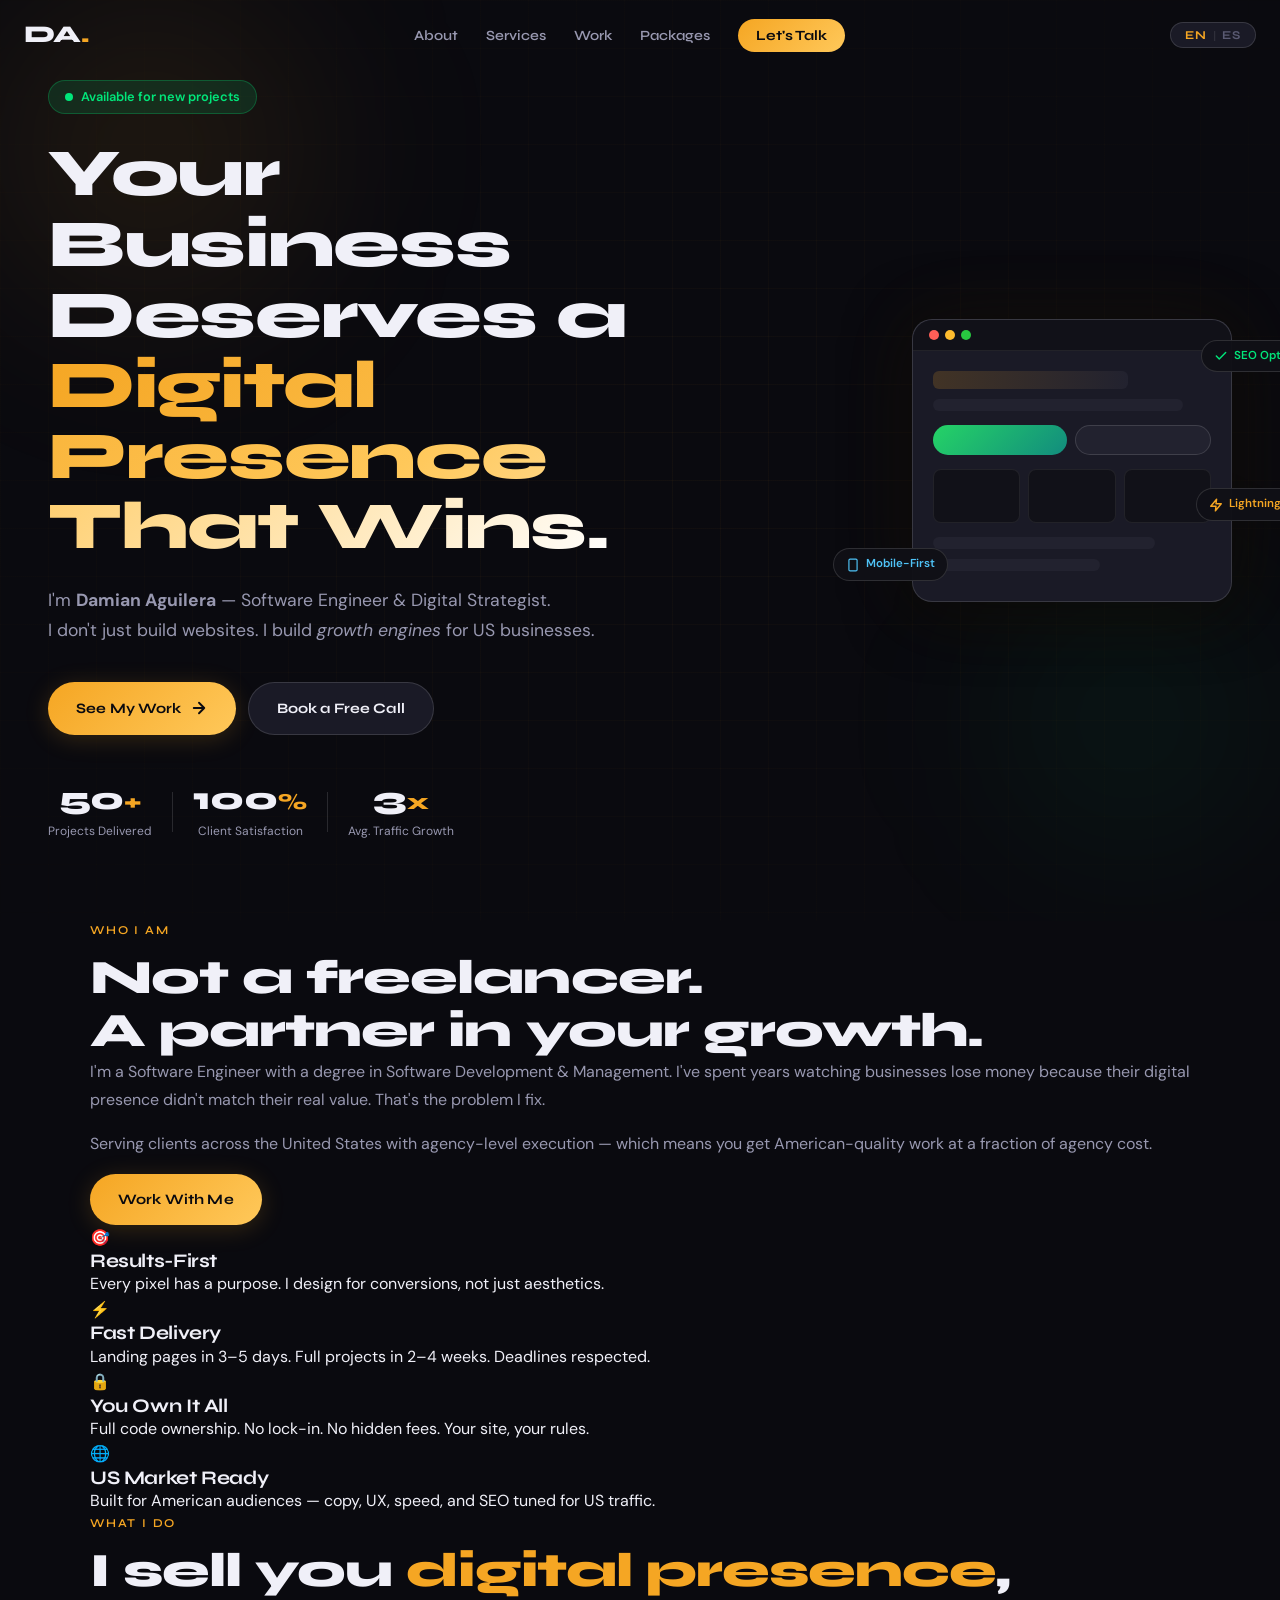
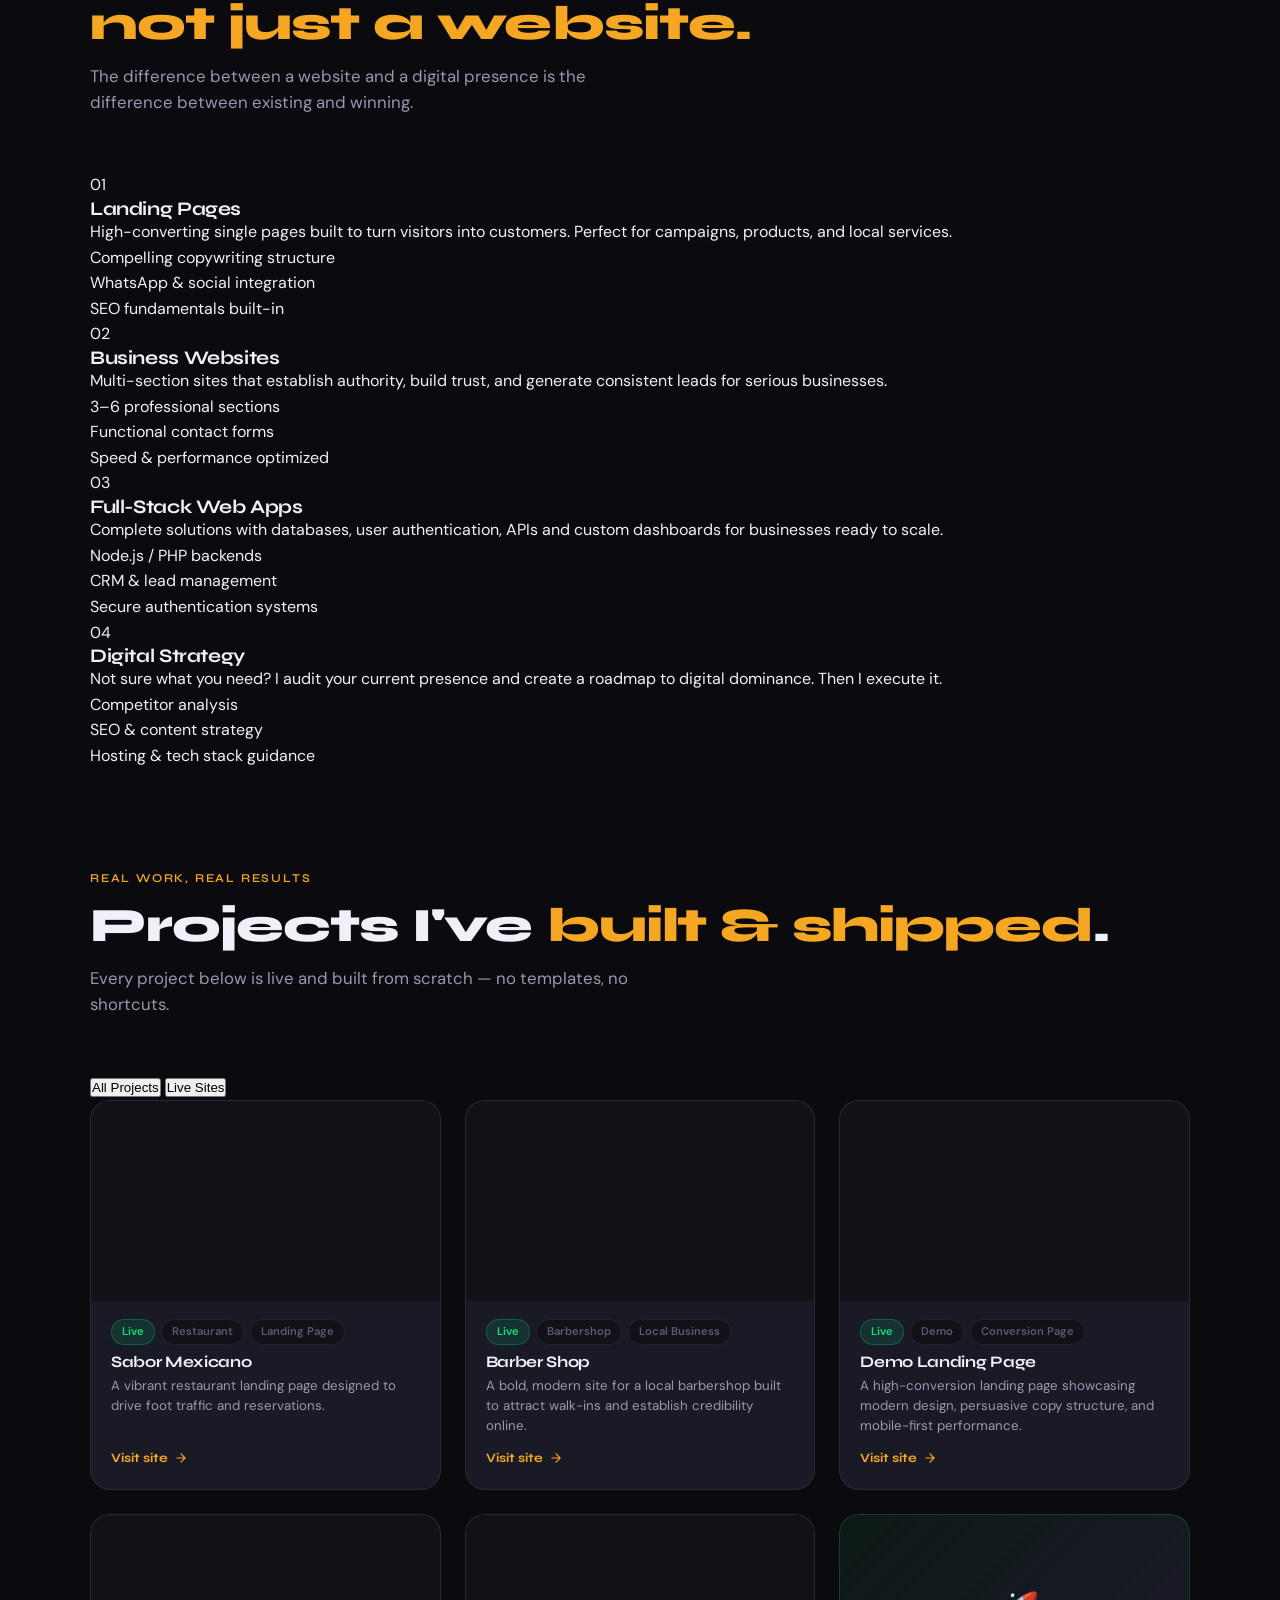
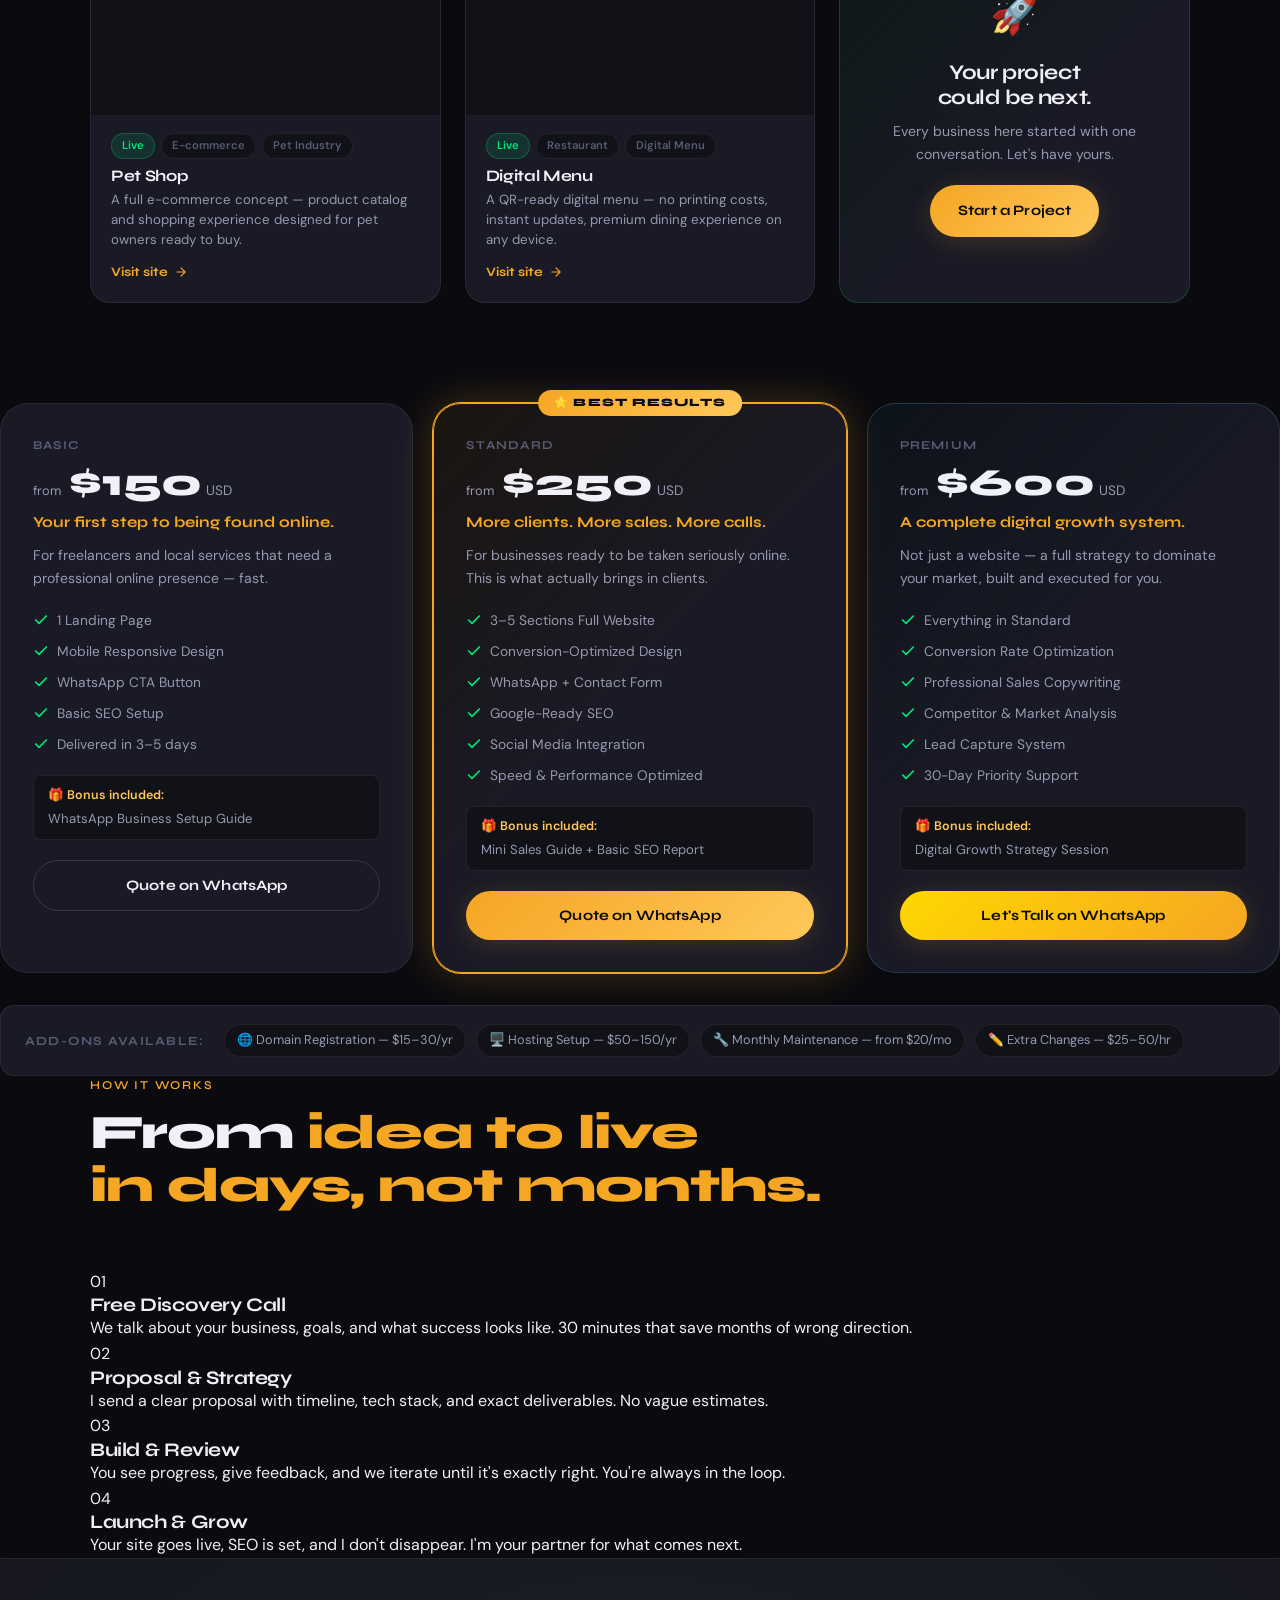
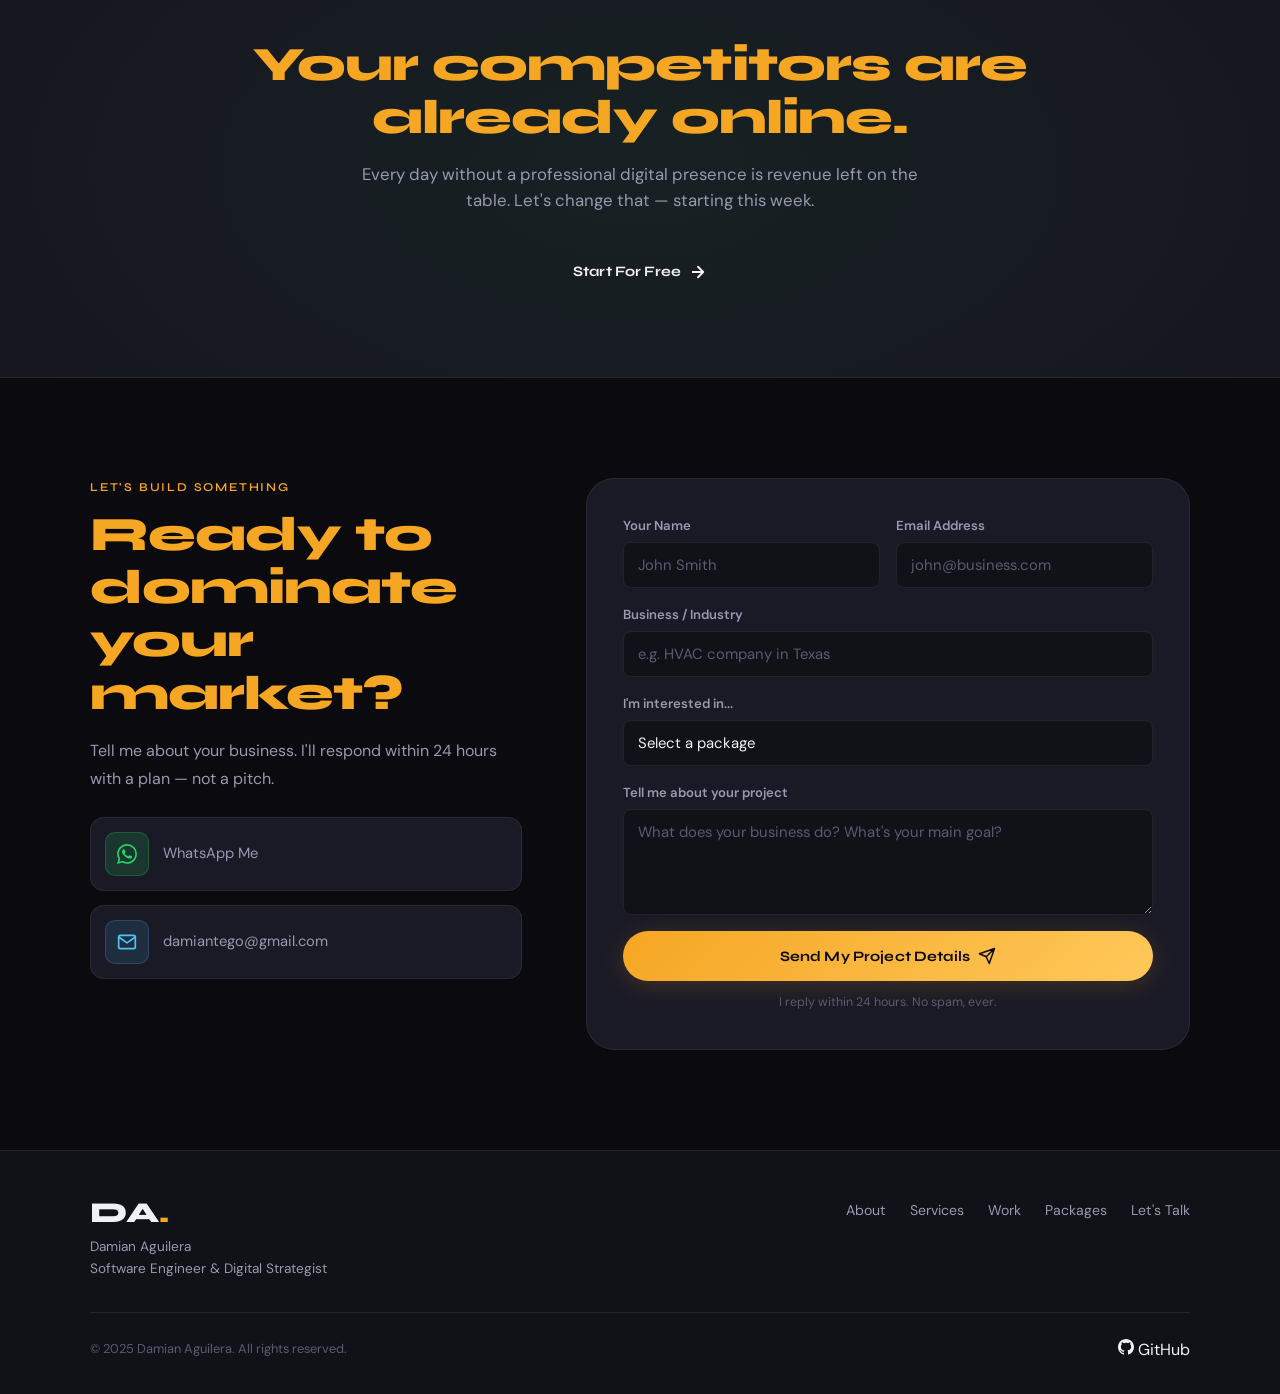
==== commit f0818f42: "Update index.html" ====
--- a/index.html
+++ b/index.html
@@ -1,14 +1,14 @@
 <!DOCTYPE html>
 <html lang="en">
 <head>
-  <meta charset="UTF-8"/>
-  <meta name="viewport" content="width=device-width, initial-scale=1.0"/>
-  <title>Damian Aguilera — Get More Clients Online</title>
-  <meta name="description" content="I build websites that bring you clients in less than 7 days. No ads needed. Results guaranteed.">
+  <meta charset="UTF-8" />
+  <meta name="viewport" content="width=device-width, initial-scale=1.0" />
+  <title>Damian Aguilera — Digital Presence Architect</title>
+  <meta name="description" content="I build digital presence that converts. Websites, strategy, and growth for US businesses ready to dominate online.">
   <link rel="preconnect" href="https://fonts.googleapis.com">
   <link rel="preconnect" href="https://fonts.gstatic.com" crossorigin>
   <link href="https://fonts.googleapis.com/css2?family=Syne:wght@400;600;700;800&family=DM+Sans:ital,wght@0,300;0,400;0,500;1,300&display=swap" rel="stylesheet">
-  <link rel="stylesheet" href="styles.css"/>
+  <link rel="stylesheet" href="styles.css" />
 </head>
 <body>
 
@@ -19,11 +19,11 @@
       <span></span><span></span><span></span>
     </button>
     <ul class="nav__links" id="navLinks">
-      <li><a href="#results"   data-i18n="nav.results">Results</a></li>
-      <li><a href="#who"       data-i18n="nav.who">For Who</a></li>
+      <li><a href="#about"    data-i18n="nav.about">About</a></li>
+      <li><a href="#services" data-i18n="nav.services">Services</a></li>
       <li><a href="#portfolio" data-i18n="nav.work">Work</a></li>
-      <li><a href="#packages"  data-i18n="nav.packages">Packages</a></li>
-      <li><a href="#contact"   data-i18n="nav.cta" class="nav__cta">Get Clients Now</a></li>
+      <li><a href="#packages" data-i18n="nav.packages">Packages</a></li>
+      <li><a href="#contact"  data-i18n="nav.cta" class="nav__cta">Let's Talk</a></li>
     </ul>
     <button class="lang-toggle" id="langToggle" aria-label="Switch language">
       <span class="lang-toggle__option lang-toggle__option--active" data-lang="en">EN</span>
@@ -32,12 +32,6 @@
     </button>
   </nav>
 
-  <!-- URGENCY BAR -->
-  <div class="urgency-bar">
-    <span class="urgency-bar__dot"></span>
-    <span data-i18n="urgency.text">⚡ Only 3 client spots open this week — <strong>2 already taken</strong></span>
-  </div>
-
   <!-- HERO -->
   <section class="hero" id="hero">
     <div class="hero__bg-grid"></div>
@@ -47,28 +41,30 @@
     <div class="hero__content">
       <div class="hero__badge anim">
         <span class="badge__dot"></span>
-        <span data-i18n="hero.badge">Guaranteed results or your money back</span>
+        <span data-i18n="hero.badge">Available for new projects</span>
       </div>
 
       <h1 class="hero__headline anim anim--d1">
-        <span data-i18n="hero.h1a">I Build You a Page</span><br>
-        <span data-i18n="hero.h1b">That Gets You</span><br>
+        <span data-i18n="hero.h1a">Your Business</span><br>
+        <span data-i18n="hero.h1b">Deserves a</span><br>
         <span class="hero__highlight">
-          <span data-i18n="hero.h1c">Clients in</span><br>
-          <span data-i18n="hero.h1d">Less Than 7 Days.</span>
+          <span data-i18n="hero.h1c">Digital Presence</span><br>
+          <span data-i18n="hero.h1d">That Wins.</span>
         </span>
       </h1>
 
       <p class="hero__sub anim anim--d2">
-        <span data-i18n="hero.sub">No ads. No monthly fees. Just a professional website that converts visitors into paying customers — starting this week.</span>
+        I'm <strong>Damian Aguilera</strong> —
+        <span data-i18n="hero.role">Software Engineer &amp; Digital Strategist</span>.<br>
+        <span data-i18n="hero.sub">I don't just build websites. I build <em>growth engines</em> for US businesses.</span>
       </p>
 
       <div class="hero__actions anim anim--d3">
-        <a href="https://wa.me/524428484517?text=Hi%20Damian!%20I%20want%20more%20clients%20for%20my%20business" target="_blank" rel="noopener" class="btn btn--primary btn--wa">
-          <svg width="20" height="20" viewBox="0 0 24 24" fill="currentColor"><path d="M17.472 14.382c-.297-.149-1.758-.867-2.03-.967-.273-.099-.471-.148-.67.15-.197.297-.767.966-.94 1.164-.173.199-.347.223-.644.075-.297-.15-1.255-.463-2.39-1.475-.883-.788-1.48-1.761-1.653-2.059-.173-.297-.018-.458.13-.606.134-.133.298-.347.446-.52.149-.174.198-.298.298-.497.099-.198.05-.371-.025-.52-.075-.149-.669-1.612-.916-2.207-.242-.579-.487-.5-.669-.51-.173-.008-.371-.01-.57-.01-.198 0-.52.074-.792.372-.272.297-1.04 1.016-1.04 2.479 0 1.462 1.065 2.875 1.213 3.074.149.198 2.096 3.2 5.077 4.487.709.306 1.262.489 1.694.625.712.227 1.36.195 1.871.118.571-.085 1.758-.719 2.006-1.413.248-.694.248-1.289.173-1.413-.074-.124-.272-.198-.57-.347m-5.421 7.403h-.004a9.87 9.87 0 01-5.031-1.378l-.361-.214-3.741.982.998-3.648-.235-.374a9.86 9.86 0 01-1.51-5.26c.001-5.45 4.436-9.884 9.888-9.884 2.64 0 5.122 1.03 6.988 2.898a9.825 9.825 0 012.893 6.994c-.003 5.45-4.437 9.884-9.885 9.884m8.413-18.297A11.815 11.815 0 0012.05 0C5.495 0 .16 5.335.157 11.892c0 2.096.547 4.142 1.588 5.945L.057 24l6.305-1.654a11.882 11.882 0 005.683 1.448h.005c6.554 0 11.89-5.335 11.893-11.893a11.821 11.821 0 00-3.48-8.413z"/></svg>
-          <span data-i18n="hero.cta1">I Want Clients Now</span>
+        <a href="#portfolio" class="btn btn--primary">
+          <span data-i18n="hero.cta1">See My Work</span>
+          <svg width="18" height="18" viewBox="0 0 24 24" fill="none"><path d="M5 12h14M12 5l7 7-7 7" stroke="currentColor" stroke-width="2.5" stroke-linecap="round" stroke-linejoin="round"/></svg>
         </a>
-        <a href="#packages" class="btn btn--ghost" data-i18n="hero.cta2">See Packages</a>
+        <a href="#contact" class="btn btn--ghost" data-i18n="hero.cta2">Book a Free Call</a>
       </div>
 
       <div class="hero__trust anim anim--d4">
@@ -79,12 +75,12 @@
         <div class="trust__divider"></div>
         <div class="trust__item">
           <span class="trust__num" data-count="100">0</span><span class="trust__plus">%</span>
-          <span class="trust__label" data-i18n="trust.satisfaction">Satisfaction Guaranteed</span>
+          <span class="trust__label" data-i18n="trust.satisfaction">Client Satisfaction</span>
         </div>
         <div class="trust__divider"></div>
         <div class="trust__item">
-          <span class="trust__num" data-count="7">0</span><span class="trust__plus">d</span>
-          <span class="trust__label" data-i18n="trust.days">Avg. Delivery</span>
+          <span class="trust__num" data-count="3">0</span><span class="trust__plus">x</span>
+          <span class="trust__label" data-i18n="trust.growth">Avg. Traffic Growth</span>
         </div>
       </div>
     </div>
@@ -109,115 +105,107 @@
         </div>
         <div class="mockup__tag mockup__tag--1">
           <svg width="14" height="14" viewBox="0 0 24 24" fill="none"><path d="M20 6L9 17l-5-5" stroke="#00e67a" stroke-width="2.5" stroke-linecap="round" stroke-linejoin="round"/></svg>
-          <span data-i18n="mock.t1">+30 WhatsApp msgs/wk</span>
+          SEO Optimized
         </div>
         <div class="mockup__tag mockup__tag--2">
           <svg width="14" height="14" viewBox="0 0 24 24" fill="none"><path d="M13 2L3 14h9l-1 8 10-12h-9l1-8z" stroke="#f5a623" stroke-width="2.5" stroke-linecap="round" stroke-linejoin="round"/></svg>
-          <span data-i18n="mock.t2">+15 bookings/week</span>
+          Lightning Fast
         </div>
         <div class="mockup__tag mockup__tag--3">
-          <svg width="14" height="14" viewBox="0 0 24 24" fill="none"><path d="M22 12h-4l-3 9L9 3l-3 9H2" stroke="#4fc3f7" stroke-width="2" stroke-linecap="round" stroke-linejoin="round"/></svg>
-          <span data-i18n="mock.t3">3x more visitors</span>
-        </div>
-      </div>
-    </div>
-  </section>
-
-  <!-- BEFORE / AFTER -->
-  <section class="before-after scroll-anim" id="results">
+          <svg width="14" height="14" viewBox="0 0 24 24" fill="none"><rect x="5" y="2" width="14" height="20" rx="2" stroke="#4fc3f7" stroke-width="2"/></svg>
+          Mobile-First
+        </div>
+      </div>
+    </div>
+  </section>
+
+  <!-- ABOUT -->
+  <section class="about-strip" id="about">
     <div class="container">
-      <div class="section-header">
-        <p class="overline" data-i18n="ba.overline">The Reality</p>
-        <h2 data-i18n="ba.h2">Without a website<br><span>you're invisible.</span></h2>
-      </div>
-      <div class="ba__grid">
-        <div class="ba__col ba__col--before">
-          <div class="ba__label" data-i18n="ba.before">❌ Right Now (Without a Website)</div>
-          <ul class="ba__list">
-            <li data-i18n="ba.b1">People Google you and find nothing</li>
-            <li data-i18n="ba.b2">You lose clients to competitors daily</li>
-            <li data-i18n="ba.b3">You have to chase leads manually</li>
-            <li data-i18n="ba.b4">No credibility = no trust = no sale</li>
-            <li data-i18n="ba.b5">Your price looks lower than it is</li>
-          </ul>
-        </div>
-        <div class="ba__arrow">→</div>
-        <div class="ba__col ba__col--after">
-          <div class="ba__label" data-i18n="ba.after">✅ After Working With Me</div>
-          <ul class="ba__list">
-            <li data-i18n="ba.a1">Clients find YOU while you sleep</li>
-            <li data-i18n="ba.a2">WhatsApp messages coming in daily</li>
-            <li data-i18n="ba.a3">Instant credibility &amp; professional image</li>
-            <li data-i18n="ba.a4">You can charge what you're actually worth</li>
-            <li data-i18n="ba.a5">Your business works for you 24/7</li>
-          </ul>
-        </div>
-      </div>
-      <div class="ba__cta">
-        <a href="https://wa.me/524428484517?text=Hi%20Damian!%20I%20want%20more%20clients%20for%20my%20business" target="_blank" rel="noopener" class="btn btn--primary btn--wa btn--lg">
-          <svg width="20" height="20" viewBox="0 0 24 24" fill="currentColor"><path d="M17.472 14.382c-.297-.149-1.758-.867-2.03-.967-.273-.099-.471-.148-.67.15-.197.297-.767.966-.94 1.164-.173.199-.347.223-.644.075-.297-.15-1.255-.463-2.39-1.475-.883-.788-1.48-1.761-1.653-2.059-.173-.297-.018-.458.13-.606.134-.133.298-.347.446-.52.149-.174.198-.298.298-.497.099-.198.05-.371-.025-.52-.075-.149-.669-1.612-.916-2.207-.242-.579-.487-.5-.669-.51-.173-.008-.371-.01-.57-.01-.198 0-.52.074-.792.372-.272.297-1.04 1.016-1.04 2.479 0 1.462 1.065 2.875 1.213 3.074.149.198 2.096 3.2 5.077 4.487.709.306 1.262.489 1.694.625.712.227 1.36.195 1.871.118.571-.085 1.758-.719 2.006-1.413.248-.694.248-1.289.173-1.413-.074-.124-.272-.198-.57-.347m-5.421 7.403h-.004a9.87 9.87 0 01-5.031-1.378l-.361-.214-3.741.982.998-3.648-.235-.374a9.86 9.86 0 01-1.51-5.26c.001-5.45 4.436-9.884 9.888-9.884 2.64 0 5.122 1.03 6.988 2.898a9.825 9.825 0 012.893 6.994c-.003 5.45-4.437 9.884-9.885 9.884m8.413-18.297A11.815 11.815 0 0012.05 0C5.495 0 .16 5.335.157 11.892c0 2.096.547 4.142 1.588 5.945L.057 24l6.305-1.654a11.882 11.882 0 005.683 1.448h.005c6.554 0 11.89-5.335 11.893-11.893a11.821 11.821 0 00-3.48-8.413z"/></svg>
-          <span data-i18n="ba.btn">Start Getting Clients — Free Quote</span>
-        </a>
-      </div>
-    </div>
-  </section>
-
-  <!-- RESULTS / SOCIAL PROOF -->
-  <section class="proof" id="proof">
+      <div class="about-strip__inner">
+        <div class="about-strip__text scroll-anim">
+          <p class="overline" data-i18n="about.overline">Who I Am</p>
+          <h2>
+            <span data-i18n="about.h2a">Not a freelancer.</span><br>
+            <span data-i18n="about.h2b">A partner in your growth.</span>
+          </h2>
+          <p class="body-text" data-i18n="about.p1">I'm a Software Engineer with a degree in Software Development &amp; Management. I've spent years watching businesses lose money because their digital presence didn't match their real value. That's the problem I fix.</p>
+          <p class="body-text" data-i18n="about.p2">Serving clients across the United States with agency-level execution — which means you get American-quality work at a fraction of agency cost.</p>
+          <a href="#contact" class="btn btn--primary" data-i18n="about.btn">Work With Me</a>
+        </div>
+        <div class="about-strip__cards scroll-anim">
+          <div class="value-card">
+            <div class="value-card__icon">🎯</div>
+            <h3 data-i18n="vc.r.title">Results-First</h3>
+            <p data-i18n="vc.r.desc">Every pixel has a purpose. I design for conversions, not just aesthetics.</p>
+          </div>
+          <div class="value-card">
+            <div class="value-card__icon">⚡</div>
+            <h3 data-i18n="vc.f.title">Fast Delivery</h3>
+            <p data-i18n="vc.f.desc">Landing pages in 3–5 days. Full projects in 2–4 weeks. Deadlines respected.</p>
+          </div>
+          <div class="value-card">
+            <div class="value-card__icon">🔒</div>
+            <h3 data-i18n="vc.o.title">You Own It All</h3>
+            <p data-i18n="vc.o.desc">Full code ownership. No lock-in. No hidden fees. Your site, your rules.</p>
+          </div>
+          <div class="value-card">
+            <div class="value-card__icon">🌐</div>
+            <h3 data-i18n="vc.u.title">US Market Ready</h3>
+            <p data-i18n="vc.u.desc">Built for American audiences — copy, UX, speed, and SEO tuned for US traffic.</p>
+          </div>
+        </div>
+      </div>
+    </div>
+  </section>
+
+  <!-- SERVICES -->
+  <section class="services" id="services">
     <div class="container">
       <div class="section-header scroll-anim">
-        <p class="overline" data-i18n="proof.overline">Real Results</p>
-        <h2><span data-i18n="proof.h2">What happens when</span><br><span class="gold" data-i18n="proof.h2b">businesses go online.</span></h2>
-      </div>
-      <div class="proof__grid">
-        <div class="proof__card scroll-anim">
-          <div class="proof__icon">💈</div>
-          <div class="proof__result" data-i18n="pr1.result">+15 bookings/week</div>
-          <div class="proof__biz" data-i18n="pr1.biz">Local Barbershop</div>
-          <p data-i18n="pr1.desc">"Before, people just walked past. Now they book online and mention the website. It paid for itself in week one."</p>
-        </div>
-        <div class="proof__card proof__card--featured scroll-anim">
-          <div class="proof__icon">🍽️</div>
-          <div class="proof__result" data-i18n="pr2.result">+30 WhatsApp msgs/week</div>
-          <div class="proof__biz" data-i18n="pr2.biz">Mexican Restaurant</div>
-          <p data-i18n="pr2.desc">"We went from zero online presence to getting daily reservations through the site. Best investment we made."</p>
-          <div class="proof__badge" data-i18n="proof.best">Most Common Result</div>
-        </div>
-        <div class="proof__card scroll-anim">
-          <div class="proof__icon">🐾</div>
-          <div class="proof__result" data-i18n="pr3.result">3x more monthly visitors</div>
-          <div class="proof__biz" data-i18n="pr3.biz">Pet Shop</div>
-          <p data-i18n="pr3.desc">"Customers started finding us on Google for the first time. Our online sales now match our in-store sales."</p>
-        </div>
-      </div>
-    </div>
-  </section>
-
-  <!-- FOR WHO -->
-  <section class="for-who scroll-anim" id="who">
-    <div class="container">
-      <div class="section-header">
-        <p class="overline" data-i18n="fw.overline">Is This For You?</p>
-        <h2 data-i18n="fw.h2">I work with <span>the right people.</span></h2>
-      </div>
-      <div class="fw__grid">
-        <div class="fw__col fw__col--yes">
-          <h3 data-i18n="fw.yes.title">✅ This is for you if...</h3>
-          <ul>
-            <li data-i18n="fw.y1">You run a local business or service</li>
-            <li data-i18n="fw.y2">You're a freelancer or entrepreneur</li>
-            <li data-i18n="fw.y3">You want to sell online consistently</li>
-            <li data-i18n="fw.y4">You're serious about growing your income</li>
-            <li data-i18n="fw.y5">You value speed, results, and professionalism</li>
+        <p class="overline" data-i18n="srv.overline">What I Do</p>
+        <h2>I sell you <span data-i18n="srv.h2a">digital presence</span>,<br><span data-i18n="srv.h2b">not just a website.</span></h2>
+        <p class="section-sub" data-i18n="srv.sub">The difference between a website and a digital presence is the difference between existing and winning.</p>
+      </div>
+      <div class="services__grid">
+        <div class="service-card scroll-anim">
+          <div class="service-card__number">01</div>
+          <h3 data-i18n="s1.title">Landing Pages</h3>
+          <p data-i18n="s1.desc">High-converting single pages built to turn visitors into customers. Perfect for campaigns, products, and local services.</p>
+          <ul class="service-card__list">
+            <li data-i18n="s1.l1">Compelling copywriting structure</li>
+            <li data-i18n="s1.l2">WhatsApp &amp; social integration</li>
+            <li data-i18n="s1.l3">SEO fundamentals built-in</li>
           </ul>
         </div>
-        <div class="fw__col fw__col--no">
-          <h3 data-i18n="fw.no.title">❌ This is NOT for you if...</h3>
-          <ul>
-            <li data-i18n="fw.n1">You want a site "just to have one"</li>
-            <li data-i18n="fw.n2">You're not ready to invest in your business</li>
-            <li data-i18n="fw.n3">You need 50 revisions for a $150 project</li>
-            <li data-i18n="fw.n4">You don't respond to messages or calls</li>
+        <div class="service-card scroll-anim">
+          <div class="service-card__number">02</div>
+          <h3 data-i18n="s2.title">Business Websites</h3>
+          <p data-i18n="s2.desc">Multi-section sites that establish authority, build trust, and generate consistent leads for serious businesses.</p>
+          <ul class="service-card__list">
+            <li data-i18n="s2.l1">3–6 professional sections</li>
+            <li data-i18n="s2.l2">Functional contact forms</li>
+            <li data-i18n="s2.l3">Speed &amp; performance optimized</li>
+          </ul>
+        </div>
+        <div class="service-card scroll-anim">
+          <div class="service-card__number">03</div>
+          <h3 data-i18n="s3.title">Full-Stack Web Apps</h3>
+          <p data-i18n="s3.desc">Complete solutions with databases, user authentication, APIs and custom dashboards for businesses ready to scale.</p>
+          <ul class="service-card__list">
+            <li data-i18n="s3.l1">Node.js / PHP backends</li>
+            <li data-i18n="s3.l2">CRM &amp; lead management</li>
+            <li data-i18n="s3.l3">Secure authentication systems</li>
+          </ul>
+        </div>
+        <div class="service-card service-card--accent scroll-anim">
+          <div class="service-card__number">04</div>
+          <h3 data-i18n="s4.title">Digital Strategy</h3>
+          <p data-i18n="s4.desc">Not sure what you need? I audit your current presence and create a roadmap to digital dominance. Then I execute it.</p>
+          <ul class="service-card__list">
+            <li data-i18n="s4.l1">Competitor analysis</li>
+            <li data-i18n="s4.l2">SEO &amp; content strategy</li>
+            <li data-i18n="s4.l3">Hosting &amp; tech stack guidance</li>
           </ul>
         </div>
       </div>
@@ -230,9 +218,16 @@
       <div class="section-header scroll-anim">
         <p class="overline" data-i18n="pf.overline">Real Work, Real Results</p>
         <h2>Projects I've <span data-i18n="pf.h2">built &amp; shipped</span>.</h2>
-        <p class="section-sub" data-i18n="pf.sub">Every project below is live. No templates, no shortcuts — built from scratch.</p>
-      </div>
-      <div class="portfolio__grid">
+        <p class="section-sub" data-i18n="pf.sub">Every project below is live and built from scratch — no templates, no shortcuts.</p>
+      </div>
+
+      <div class="portfolio__filters scroll-anim">
+        <button class="pf-btn pf-btn--active" data-filter="all" data-i18n="pf.all">All Projects</button>
+        <button class="pf-btn" data-filter="live" data-i18n="pf.live">Live Sites</button>
+      </div>
+
+      <div class="portfolio__grid" id="portfolioGrid">
+
         <div class="pj-card scroll-anim" data-type="live">
           <div class="pj-card__preview">
             <iframe src="https://damian7777777777.github.io/Sabor-Mexicano/" title="Sabor Mexicano" loading="lazy" tabindex="-1" scrolling="no"></iframe>
@@ -244,12 +239,20 @@
             </div>
           </div>
           <div class="pj-card__info">
-            <div class="pj-card__meta"><span class="pj-card__tag pj-card__tag--live">Live</span><span class="pj-card__tag" data-i18n="pj.restaurant">Restaurant</span></div>
+            <div class="pj-card__meta">
+              <span class="pj-card__tag pj-card__tag--live">Live</span>
+              <span class="pj-card__tag" data-i18n="pj.restaurant">Restaurant</span>
+              <span class="pj-card__tag" data-i18n="pj.landing">Landing Page</span>
+            </div>
             <h3>Sabor Mexicano</h3>
-            <p data-i18n="p1.desc">Restaurant landing page — driving reservations and walk-ins since launch.</p>
-            <a href="https://damian7777777777.github.io/Sabor-Mexicano/" target="_blank" rel="noopener" class="pj-card__link"><span data-i18n="pj.visit">Visit site</span> <svg width="14" height="14" viewBox="0 0 24 24" fill="none"><path d="M5 12h14M12 5l7 7-7 7" stroke="currentColor" stroke-width="2" stroke-linecap="round" stroke-linejoin="round"/></svg></a>
-          </div>
-        </div>
+            <p data-i18n="p1.desc">A vibrant restaurant landing page designed to drive foot traffic and reservations.</p>
+            <a href="https://damian7777777777.github.io/Sabor-Mexicano/" target="_blank" rel="noopener" class="pj-card__link">
+              <span data-i18n="pj.visit">Visit site</span>
+              <svg width="14" height="14" viewBox="0 0 24 24" fill="none"><path d="M5 12h14M12 5l7 7-7 7" stroke="currentColor" stroke-width="2" stroke-linecap="round" stroke-linejoin="round"/></svg>
+            </a>
+          </div>
+        </div>
+
         <div class="pj-card scroll-anim" data-type="live">
           <div class="pj-card__preview">
             <iframe src="https://damian7777777777.github.io/Barber/" title="Barber Shop" loading="lazy" tabindex="-1" scrolling="no"></iframe>
@@ -261,15 +264,23 @@
             </div>
           </div>
           <div class="pj-card__info">
-            <div class="pj-card__meta"><span class="pj-card__tag pj-card__tag--live">Live</span><span class="pj-card__tag" data-i18n="pj.barber">Barbershop</span></div>
+            <div class="pj-card__meta">
+              <span class="pj-card__tag pj-card__tag--live">Live</span>
+              <span class="pj-card__tag" data-i18n="pj.barber">Barbershop</span>
+              <span class="pj-card__tag" data-i18n="pj.local">Local Business</span>
+            </div>
             <h3>Barber Shop</h3>
-            <p data-i18n="p2.desc">Bold barbershop site — walk-ins up, credibility established, WhatsApp bookings flowing.</p>
-            <a href="https://damian7777777777.github.io/Barber/" target="_blank" rel="noopener" class="pj-card__link"><span data-i18n="pj.visit">Visit site</span> <svg width="14" height="14" viewBox="0 0 24 24" fill="none"><path d="M5 12h14M12 5l7 7-7 7" stroke="currentColor" stroke-width="2" stroke-linecap="round" stroke-linejoin="round"/></svg></a>
-          </div>
-        </div>
+            <p data-i18n="p2.desc">A bold, modern site for a local barbershop built to attract walk-ins and establish credibility online.</p>
+            <a href="https://damian7777777777.github.io/Barber/" target="_blank" rel="noopener" class="pj-card__link">
+              <span data-i18n="pj.visit">Visit site</span>
+              <svg width="14" height="14" viewBox="0 0 24 24" fill="none"><path d="M5 12h14M12 5l7 7-7 7" stroke="currentColor" stroke-width="2" stroke-linecap="round" stroke-linejoin="round"/></svg>
+            </a>
+          </div>
+        </div>
+
         <div class="pj-card scroll-anim" data-type="live">
           <div class="pj-card__preview">
-            <iframe src="https://damian7777777777.github.io/demo-landing-page/" title="Demo Landing" loading="lazy" tabindex="-1" scrolling="no"></iframe>
+            <iframe src="https://damian7777777777.github.io/demo-landing-page/" title="Demo Landing Page" loading="lazy" tabindex="-1" scrolling="no"></iframe>
             <div class="pj-card__overlay">
               <a href="https://damian7777777777.github.io/demo-landing-page/" target="_blank" rel="noopener" class="pj-card__view-btn">
                 <svg width="16" height="16" viewBox="0 0 24 24" fill="none"><path d="M18 13v6a2 2 0 01-2 2H5a2 2 0 01-2-2V8a2 2 0 012-2h6" stroke="currentColor" stroke-width="2" stroke-linecap="round" stroke-linejoin="round"/><polyline points="15,3 21,3 21,9" stroke="currentColor" stroke-width="2" stroke-linecap="round" stroke-linejoin="round"/><line x1="10" y1="14" x2="21" y2="3" stroke="currentColor" stroke-width="2" stroke-linecap="round" stroke-linejoin="round"/></svg>
@@ -278,12 +289,20 @@
             </div>
           </div>
           <div class="pj-card__info">
-            <div class="pj-card__meta"><span class="pj-card__tag pj-card__tag--live">Live</span><span class="pj-card__tag" data-i18n="pj.landing">Landing Page</span></div>
+            <div class="pj-card__meta">
+              <span class="pj-card__tag pj-card__tag--live">Live</span>
+              <span class="pj-card__tag">Demo</span>
+              <span class="pj-card__tag" data-i18n="pj.conversion">Conversion Page</span>
+            </div>
             <h3>Demo Landing Page</h3>
-            <p data-i18n="p3.desc">High-conversion template — mobile-first, persuasive copy, built to convert.</p>
-            <a href="https://damian7777777777.github.io/demo-landing-page/" target="_blank" rel="noopener" class="pj-card__link"><span data-i18n="pj.visit">Visit site</span> <svg width="14" height="14" viewBox="0 0 24 24" fill="none"><path d="M5 12h14M12 5l7 7-7 7" stroke="currentColor" stroke-width="2" stroke-linecap="round" stroke-linejoin="round"/></svg></a>
-          </div>
-        </div>
+            <p data-i18n="p3.desc">A high-conversion landing page showcasing modern design, persuasive copy structure, and mobile-first performance.</p>
+            <a href="https://damian7777777777.github.io/demo-landing-page/" target="_blank" rel="noopener" class="pj-card__link">
+              <span data-i18n="pj.visit">Visit site</span>
+              <svg width="14" height="14" viewBox="0 0 24 24" fill="none"><path d="M5 12h14M12 5l7 7-7 7" stroke="currentColor" stroke-width="2" stroke-linecap="round" stroke-linejoin="round"/></svg>
+            </a>
+          </div>
+        </div>
+
         <div class="pj-card scroll-anim" data-type="live">
           <div class="pj-card__preview">
             <iframe src="https://damian7777777777.github.io/petShop/" title="Pet Shop" loading="lazy" tabindex="-1" scrolling="no"></iframe>
@@ -295,12 +314,20 @@
             </div>
           </div>
           <div class="pj-card__info">
-            <div class="pj-card__meta"><span class="pj-card__tag pj-card__tag--live">Live</span><span class="pj-card__tag" data-i18n="pj.ecom">E-commerce</span></div>
+            <div class="pj-card__meta">
+              <span class="pj-card__tag pj-card__tag--live">Live</span>
+              <span class="pj-card__tag" data-i18n="pj.ecom">E-commerce</span>
+              <span class="pj-card__tag">Pet Industry</span>
+            </div>
             <h3>Pet Shop</h3>
-            <p data-i18n="p4.desc">Full e-commerce — product catalog and shopping experience for pet owners.</p>
-            <a href="https://damian7777777777.github.io/petShop/" target="_blank" rel="noopener" class="pj-card__link"><span data-i18n="pj.visit">Visit site</span> <svg width="14" height="14" viewBox="0 0 24 24" fill="none"><path d="M5 12h14M12 5l7 7-7 7" stroke="currentColor" stroke-width="2" stroke-linecap="round" stroke-linejoin="round"/></svg></a>
-          </div>
-        </div>
+            <p data-i18n="p4.desc">A full e-commerce concept — product catalog and shopping experience designed for pet owners ready to buy.</p>
+            <a href="https://damian7777777777.github.io/petShop/" target="_blank" rel="noopener" class="pj-card__link">
+              <span data-i18n="pj.visit">Visit site</span>
+              <svg width="14" height="14" viewBox="0 0 24 24" fill="none"><path d="M5 12h14M12 5l7 7-7 7" stroke="currentColor" stroke-width="2" stroke-linecap="round" stroke-linejoin="round"/></svg>
+            </a>
+          </div>
+        </div>
+
         <div class="pj-card scroll-anim" data-type="live">
           <div class="pj-card__preview">
             <iframe src="https://damian7777777777.github.io/demo-menuDigital/" title="Digital Menu" loading="lazy" tabindex="-1" scrolling="no"></iframe>
@@ -312,37 +339,35 @@
             </div>
           </div>
           <div class="pj-card__info">
-            <div class="pj-card__meta"><span class="pj-card__tag pj-card__tag--live">Live</span><span class="pj-card__tag" data-i18n="pj.menu">Digital Menu</span></div>
+            <div class="pj-card__meta">
+              <span class="pj-card__tag pj-card__tag--live">Live</span>
+              <span class="pj-card__tag" data-i18n="pj.restaurant">Restaurant</span>
+              <span class="pj-card__tag" data-i18n="pj.menu">Digital Menu</span>
+            </div>
             <h3>Digital Menu</h3>
-            <p data-i18n="p5.desc">QR-ready digital menu — instant updates, zero printing costs, premium experience.</p>
-            <a href="https://damian7777777777.github.io/demo-menuDigital/" target="_blank" rel="noopener" class="pj-card__link"><span data-i18n="pj.visit">Visit site</span> <svg width="14" height="14" viewBox="0 0 24 24" fill="none"><path d="M5 12h14M12 5l7 7-7 7" stroke="currentColor" stroke-width="2" stroke-linecap="round" stroke-linejoin="round"/></svg></a>
-          </div>
-        </div>
-        <div class="pj-card pj-card--cta scroll-anim">
+            <p data-i18n="p5.desc">A QR-ready digital menu — no printing costs, instant updates, premium dining experience on any device.</p>
+            <a href="https://damian7777777777.github.io/demo-menuDigital/" target="_blank" rel="noopener" class="pj-card__link">
+              <span data-i18n="pj.visit">Visit site</span>
+              <svg width="14" height="14" viewBox="0 0 24 24" fill="none"><path d="M5 12h14M12 5l7 7-7 7" stroke="currentColor" stroke-width="2" stroke-linecap="round" stroke-linejoin="round"/></svg>
+            </a>
+          </div>
+        </div>
+
+        <div class="pj-card pj-card--cta scroll-anim" data-type="live">
           <div class="pj-card__cta-inner">
             <div class="pj-card__cta-icon">🚀</div>
-            <h3 data-i18n="pj.cta.h3">Your business<br>could be next.</h3>
-            <p data-i18n="pj.cta.p">Every client here started with one message. Send yours now.</p>
-            <a href="https://wa.me/524428484517?text=Hi%20Damian!%20I%20saw%20your%20portfolio%20and%20I%20want%20a%20website" target="_blank" rel="noopener" class="btn btn--primary btn--wa">
-              <svg width="18" height="18" viewBox="0 0 24 24" fill="currentColor"><path d="M17.472 14.382c-.297-.149-1.758-.867-2.03-.967-.273-.099-.471-.148-.67.15-.197.297-.767.966-.94 1.164-.173.199-.347.223-.644.075-.297-.15-1.255-.463-2.39-1.475-.883-.788-1.48-1.761-1.653-2.059-.173-.297-.018-.458.13-.606.134-.133.298-.347.446-.52.149-.174.198-.298.298-.497.099-.198.05-.371-.025-.52-.075-.149-.669-1.612-.916-2.207-.242-.579-.487-.5-.669-.51-.173-.008-.371-.01-.57-.01-.198 0-.52.074-.792.372-.272.297-1.04 1.016-1.04 2.479 0 1.462 1.065 2.875 1.213 3.074.149.198 2.096 3.2 5.077 4.487.709.306 1.262.489 1.694.625.712.227 1.36.195 1.871.118.571-.085 1.758-.719 2.006-1.413.248-.694.248-1.289.173-1.413-.074-.124-.272-.198-.57-.347m-5.421 7.403h-.004a9.87 9.87 0 01-5.031-1.378l-.361-.214-3.741.982.998-3.648-.235-.374a9.86 9.86 0 01-1.51-5.26c.001-5.45 4.436-9.884 9.888-9.884 2.64 0 5.122 1.03 6.988 2.898a9.825 9.825 0 012.893 6.994c-.003 5.45-4.437 9.884-9.885 9.884m8.413-18.297A11.815 11.815 0 0012.05 0C5.495 0 .16 5.335.157 11.892c0 2.096.547 4.142 1.588 5.945L.057 24l6.305-1.654a11.882 11.882 0 005.683 1.448h.005c6.554 0 11.89-5.335 11.893-11.893a11.821 11.821 0 00-3.48-8.413z"/></svg>
-              <span data-i18n="pj.cta.btn">Get My Website</span>
-            </a>
-          </div>
-        </div>
-      </div>
-    </div>
-  </section>
-
-  <!-- PACKAGES -->
-  <section class="packages" id="packages">
-    <div class="container">
-      <div class="section-header scroll-anim">
-        <p class="overline" data-i18n="pkg.overline">Transparent Pricing</p>
-        <h2><span data-i18n="pkg.h2a">Choose your</span> <span data-i18n="pkg.h2b">growth level.</span></h2>
-        <p class="section-sub" data-i18n="pkg.sub">No hidden fees. No surprises. Pay once, own it forever.</p>
-      </div>
-      <div class="packages__grid">
-
+            <h3 data-i18n="pj.cta.h3">Your project<br>could be next.</h3>
+            <p data-i18n="pj.cta.p">Every business here started with one conversation. Let's have yours.</p>
+            <a href="#contact" class="btn btn--primary" data-i18n="pj.cta.btn">Start a Project</a>
+          </div>
+        </div>
+
+      </div>
+    </div>
+  </section>
+
+    <div class="packages__grid">
+ 
         <!-- BASIC -->
         <div class="pkg-card scroll-anim">
           <div class="pkg-card__badge" data-i18n="pk1.name">Basic</div>
@@ -366,7 +391,7 @@
           </div>
           <a href="https://wa.me/524428484517?text=Hi!%20I'm%20interested%20in%20the%20Basic%20package" target="_blank" rel="noopener" class="btn btn--outline pkg-card__btn" data-i18n="pkg.quote">Quote on WhatsApp</a>
         </div>
-
+ 
         <!-- STANDARD (HERO) -->
         <div class="pkg-card pkg-card--popular scroll-anim">
           <div class="pkg-card__popular-label" data-i18n="pkg.popular">⭐ Best Results</div>
@@ -392,7 +417,7 @@
           </div>
           <a href="https://wa.me/524428484517?text=Hi!%20I'm%20interested%20in%20the%20Standard%20package" target="_blank" rel="noopener" class="btn btn--primary pkg-card__btn" data-i18n="pkg.quote">Quote on WhatsApp</a>
         </div>
-
+ 
         <!-- PREMIUM -->
         <div class="pkg-card pkg-card--premium scroll-anim">
           <div class="pkg-card__badge" data-i18n="pk3.name">Premium</div>
@@ -418,47 +443,72 @@
           <a href="https://wa.me/524428484517?text=Hi!%20I'm%20interested%20in%20the%20Premium%20package" target="_blank" rel="noopener" class="btn btn--gold pkg-card__btn" data-i18n="pkg.talkwa">Let's Talk on WhatsApp</a>
         </div>
       </div>
-
-      <!-- GUARANTEE -->
-      <div class="guarantee scroll-anim">
-        <div class="guarantee__icon">🛡️</div>
-        <div class="guarantee__text">
-          <strong data-i18n="guarantee.title">100% Satisfaction Guarantee</strong>
-          <p data-i18n="guarantee.desc">If you don't love the initial design, I'll revise it until you do — or I'll refund you. Zero risk.</p>
-        </div>
-      </div>
-
-      <!-- EXTRAS -->
       <div class="extras scroll-anim">
-        <p class="extras__label" data-i18n="extras.label">Add-ons:</p>
+        <p class="extras__label" data-i18n="extras.label">Add-ons available:</p>
         <div class="extras__pills">
-          <span data-i18n="extras.domain">🌐 Domain — $15–30/yr</span>
-          <span data-i18n="extras.hosting">🖥️ Hosting — $50–150/yr</span>
-          <span data-i18n="extras.maint">🔧 Maintenance — from $20/mo</span>
+          <span data-i18n="extras.domain">🌐 Domain Registration — $15–30/yr</span>
+          <span data-i18n="extras.hosting">🖥️ Hosting Setup — $50–150/yr</span>
+          <span data-i18n="extras.maint">🔧 Monthly Maintenance — from $20/mo</span>
           <span data-i18n="extras.changes">✏️ Extra Changes — $25–50/hr</span>
         </div>
       </div>
     </div>
   </section>
 
-  <!-- FINAL CTA -->
+  <!-- PROCESS -->
+  <section class="process" id="process">
+    <div class="container">
+      <div class="section-header scroll-anim">
+        <p class="overline" data-i18n="proc.overline">How It Works</p>
+        <h2>From <span data-i18n="proc.h2a">idea to live</span><br><span data-i18n="proc.h2b">in days, not months.</span></h2>
+      </div>
+      <div class="process__steps">
+        <div class="process__step scroll-anim">
+          <div class="process__step-num">01</div>
+          <div class="process__step-content">
+            <h3 data-i18n="pr1.title">Free Discovery Call</h3>
+            <p data-i18n="pr1.desc">We talk about your business, goals, and what success looks like. 30 minutes that save months of wrong direction.</p>
+          </div>
+        </div>
+        <div class="process__connector"></div>
+        <div class="process__step scroll-anim">
+          <div class="process__step-num">02</div>
+          <div class="process__step-content">
+            <h3 data-i18n="pr2.title">Proposal &amp; Strategy</h3>
+            <p data-i18n="pr2.desc">I send a clear proposal with timeline, tech stack, and exact deliverables. No vague estimates.</p>
+          </div>
+        </div>
+        <div class="process__connector"></div>
+        <div class="process__step scroll-anim">
+          <div class="process__step-num">03</div>
+          <div class="process__step-content">
+            <h3 data-i18n="pr3.title">Build &amp; Review</h3>
+            <p data-i18n="pr3.desc">You see progress, give feedback, and we iterate until it's exactly right. You're always in the loop.</p>
+          </div>
+        </div>
+        <div class="process__connector"></div>
+        <div class="process__step scroll-anim">
+          <div class="process__step-num">04</div>
+          <div class="process__step-content">
+            <h3 data-i18n="pr4.title">Launch &amp; Grow</h3>
+            <p data-i18n="pr4.desc">Your site goes live, SEO is set, and I don't disappear. I'm your partner for what comes next.</p>
+          </div>
+        </div>
+      </div>
+    </div>
+  </section>
+
+  <!-- CTA BANNER -->
   <section class="cta-banner scroll-anim">
     <div class="cta-banner__bg"></div>
     <div class="container">
       <div class="cta-banner__inner">
-        <h2><span data-i18n="cta.h2a">Every day without a website</span><br><span data-i18n="cta.h2b">you're losing clients.</span></h2>
-        <p data-i18n="cta.p">Your competitors are already online. Your future customers are already searching. Don't let them find someone else.</p>
-        <div class="cta-banner__btns">
-          <a href="https://wa.me/524428484517?text=Hi%20Damian!%20I%20want%20more%20clients%20for%20my%20business" target="_blank" rel="noopener" class="btn btn--primary btn--wa btn--lg">
-            <svg width="20" height="20" viewBox="0 0 24 24" fill="currentColor"><path d="M17.472 14.382c-.297-.149-1.758-.867-2.03-.967-.273-.099-.471-.148-.67.15-.197.297-.767.966-.94 1.164-.173.199-.347.223-.644.075-.297-.15-1.255-.463-2.39-1.475-.883-.788-1.48-1.761-1.653-2.059-.173-.297-.018-.458.13-.606.134-.133.298-.347.446-.52.149-.174.198-.298.298-.497.099-.198.05-.371-.025-.52-.075-.149-.669-1.612-.916-2.207-.242-.579-.487-.5-.669-.51-.173-.008-.371-.01-.57-.01-.198 0-.52.074-.792.372-.272.297-1.04 1.016-1.04 2.479 0 1.462 1.065 2.875 1.213 3.074.149.198 2.096 3.2 5.077 4.487.709.306 1.262.489 1.694.625.712.227 1.36.195 1.871.118.571-.085 1.758-.719 2.006-1.413.248-.694.248-1.289.173-1.413-.074-.124-.272-.198-.57-.347m-5.421 7.403h-.004a9.87 9.87 0 01-5.031-1.378l-.361-.214-3.741.982.998-3.648-.235-.374a9.86 9.86 0 01-1.51-5.26c.001-5.45 4.436-9.884 9.888-9.884 2.64 0 5.122 1.03 6.988 2.898a9.825 9.825 0 012.893 6.994c-.003 5.45-4.437 9.884-9.885 9.884m8.413-18.297A11.815 11.815 0 0012.05 0C5.495 0 .16 5.335.157 11.892c0 2.096.547 4.142 1.588 5.945L.057 24l6.305-1.654a11.882 11.882 0 005.683 1.448h.005c6.554 0 11.89-5.335 11.893-11.893a11.821 11.821 0 00-3.48-8.413z"/></svg>
-            <span data-i18n="cta.btn">Cotizar en WhatsApp — Es Gratis</span>
-          </a>
-          <a href="mailto:damian.yael.aguilera@gmail.com" class="btn btn--ghost">
-            <svg width="18" height="18" viewBox="0 0 24 24" fill="none"><path d="M4 4h16c1.1 0 2 .9 2 2v12c0 1.1-.9 2-2 2H4c-1.1 0-2-.9-2-2V6c0-1.1.9-2 2-2z" stroke="currentColor" stroke-width="2" stroke-linecap="round" stroke-linejoin="round"/><polyline points="22,6 12,13 2,6" stroke="currentColor" stroke-width="2" stroke-linecap="round" stroke-linejoin="round"/></svg>
-            <span data-i18n="cta.email">Send an Email Instead</span>
-          </a>
-        </div>
-        <p class="cta-banner__urgency" data-i18n="cta.urgency">⚡ Only 3 spots per week — don't wait.</p>
+        <h2><span data-i18n="cta.h2a">Your competitors are</span><br><span data-i18n="cta.h2b">already online.</span></h2>
+        <p data-i18n="cta.p">Every day without a professional digital presence is revenue left on the table. Let's change that — starting this week.</p>
+        <a href="#contact" class="btn btn--white">
+          <span data-i18n="cta.btn">Start For Free</span>
+          <svg width="18" height="18" viewBox="0 0 24 24" fill="none"><path d="M5 12h14M12 5l7 7-7 7" stroke="currentColor" stroke-width="2.5" stroke-linecap="round" stroke-linejoin="round"/></svg>
+        </a>
       </div>
     </div>
   </section>
@@ -469,26 +519,20 @@
       <div class="contact__inner">
         <div class="contact__info scroll-anim">
           <p class="overline" data-i18n="con.overline">Let's Build Something</p>
-          <h2><span data-i18n="con.h2a">Ready to get</span><br><span data-i18n="con.h2b">more clients?</span></h2>
-          <p class="body-text" data-i18n="con.p">Send me a message. I respond in less than 24 hours with a plan — not a pitch.</p>
+          <h2><span data-i18n="con.h2a">Ready to</span><br><span data-i18n="con.h2b">dominate your market?</span></h2>
+          <p class="body-text" data-i18n="con.p">Tell me about your business. I'll respond within 24 hours with a plan — not a pitch.</p>
           <div class="contact__channels">
-            <a href="https://wa.me/524428484517?text=Hi%20Damian!%20I%20want%20a%20website%20for%20my%20business" target="_blank" rel="noopener" class="channel-link channel-link--wa">
+            <a href="https://wa.me/524428484517" class="channel-link" target="_blank" rel="noopener">
               <div class="channel-link__icon channel-link__icon--wa">
                 <svg width="20" height="20" viewBox="0 0 24 24" fill="currentColor"><path d="M17.472 14.382c-.297-.149-1.758-.867-2.03-.967-.273-.099-.471-.148-.67.15-.197.297-.767.966-.94 1.164-.173.199-.347.223-.644.075-.297-.15-1.255-.463-2.39-1.475-.883-.788-1.48-1.761-1.653-2.059-.173-.297-.018-.458.13-.606.134-.133.298-.347.446-.52.149-.174.198-.298.298-.497.099-.198.05-.371-.025-.52-.075-.149-.669-1.612-.916-2.207-.242-.579-.487-.5-.669-.51-.173-.008-.371-.01-.57-.01-.198 0-.52.074-.792.372-.272.297-1.04 1.016-1.04 2.479 0 1.462 1.065 2.875 1.213 3.074.149.198 2.096 3.2 5.077 4.487.709.306 1.262.489 1.694.625.712.227 1.36.195 1.871.118.571-.085 1.758-.719 2.006-1.413.248-.694.248-1.289.173-1.413-.074-.124-.272-.198-.57-.347m-5.421 7.403h-.004a9.87 9.87 0 01-5.031-1.378l-.361-.214-3.741.982.998-3.648-.235-.374a9.86 9.86 0 01-1.51-5.26c.001-5.45 4.436-9.884 9.888-9.884 2.64 0 5.122 1.03 6.988 2.898a9.825 9.825 0 012.893 6.994c-.003 5.45-4.437 9.884-9.885 9.884m8.413-18.297A11.815 11.815 0 0012.05 0C5.495 0 .16 5.335.157 11.892c0 2.096.547 4.142 1.588 5.945L.057 24l6.305-1.654a11.882 11.882 0 005.683 1.448h.005c6.554 0 11.89-5.335 11.893-11.893a11.821 11.821 0 00-3.48-8.413z"/></svg>
               </div>
-              <div>
-                <strong data-i18n="con.wa">WhatsApp — Fastest Response</strong>
-                <span>+52 442 848 4517</span>
-              </div>
+              <span data-i18n="con.wa">WhatsApp Me</span>
             </a>
-            <a href="mailto:damian.yael.aguilera@gmail.com" class="channel-link">
+            <a href="mailto:damiantego@gmail.com" class="channel-link">
               <div class="channel-link__icon channel-link__icon--email">
                 <svg width="20" height="20" viewBox="0 0 24 24" fill="none"><path d="M4 4h16c1.1 0 2 .9 2 2v12c0 1.1-.9 2-2 2H4c-1.1 0-2-.9-2-2V6c0-1.1.9-2 2-2z" stroke="currentColor" stroke-width="2" stroke-linecap="round" stroke-linejoin="round"/><polyline points="22,6 12,13 2,6" stroke="currentColor" stroke-width="2" stroke-linecap="round" stroke-linejoin="round"/></svg>
               </div>
-              <div>
-                <strong data-i18n="con.email">Email</strong>
-                <span>damian.yael.aguilera@gmail.com</span>
-              </div>
+              <span>damiantego@gmail.com</span>
             </a>
           </div>
         </div>
@@ -497,25 +541,26 @@
           <div class="form-row">
             <div class="form-group">
               <label for="fname" data-i18n="form.name">Your Name</label>
-              <input type="text" id="fname" name="name" placeholder="John Smith" required/>
+              <input type="text" id="fname" name="name" placeholder="John Smith" required />
             </div>
             <div class="form-group">
               <label for="femail" data-i18n="form.email">Email Address</label>
-              <input type="email" id="femail" name="email" placeholder="john@business.com" required/>
+              <input type="email" id="femail" name="email" placeholder="john@business.com" required />
             </div>
           </div>
           <div class="form-group">
             <label for="fbusiness" data-i18n="form.business">Business / Industry</label>
-            <input type="text" id="fbusiness" name="business" placeholder="e.g. HVAC company in Texas"/>
+            <input type="text" id="fbusiness" name="business" placeholder="e.g. HVAC company in Texas" />
           </div>
           <div class="form-group">
             <label for="fpackage" data-i18n="form.package">I'm interested in...</label>
             <select id="fpackage" name="package">
               <option value="" data-i18n="form.select">Select a package</option>
-              <option value="basic"    data-i18n="form.o1">Basic — $150–200 USD</option>
-              <option value="standard" data-i18n="form.o2">Standard — $250–400 USD</option>
-              <option value="premium"  data-i18n="form.o3">Premium — $600–900 USD</option>
-              <option value="unsure"   data-i18n="form.o4">Not sure — Let's talk</option>
+              <option value="starter"      data-i18n="form.o1">Starter — Landing Page ($190+)</option>
+              <option value="professional" data-i18n="form.o2">Professional — Business Site ($290+)</option>
+              <option value="business"     data-i18n="form.o3">Business — With Backend ($590+)</option>
+              <option value="premium"      data-i18n="form.o4">Premium — Full-Stack ($1,199+)</option>
+              <option value="unsure"       data-i18n="form.o5">Not sure — Let's talk</option>
             </select>
           </div>
           <div class="form-group">
@@ -545,23 +590,22 @@
           <p>Damian Aguilera<br>Software Engineer &amp; Digital Strategist</p>
         </div>
         <div class="footer__links">
-          <a href="#results"   data-i18n="nav.results">Results</a>
+          <a href="#about"     data-i18n="nav.about">About</a>
+          <a href="#services"  data-i18n="nav.services">Services</a>
           <a href="#portfolio" data-i18n="nav.work">Work</a>
           <a href="#packages"  data-i18n="nav.packages">Packages</a>
-          <a href="#contact"   data-i18n="nav.cta">Get Clients</a>
+          <a href="#contact"   data-i18n="nav.cta">Let's Talk</a>
         </div>
       </div>
       <div class="footer__bottom">
         <p data-i18n="footer.copy">© 2025 Damian Aguilera. All rights reserved.</p>
-        <p class="footer__closing" data-i18n="footer.closing">"If you're still without a website, you're losing clients every day."</p>
+        <a href="https://github.com/Damian7777777777" target="_blank" rel="noopener" class="footer__gh">
+          <svg width="16" height="16" viewBox="0 0 24 24" fill="currentColor"><path d="M12 0C5.374 0 0 5.373 0 12c0 5.302 3.438 9.8 8.207 11.387.599.111.793-.261.793-.577v-2.234c-3.338.726-4.033-1.416-4.033-1.416-.546-1.387-1.333-1.756-1.333-1.756-1.089-.745.083-.729.083-.729 1.205.084 1.839 1.237 1.839 1.237 1.07 1.834 2.807 1.304 3.492.997.107-.775.418-1.305.762-1.604-2.665-.305-5.467-1.334-5.467-5.931 0-1.311.469-2.381 1.236-3.221-.124-.303-.535-1.524.117-3.176 0 0 1.008-.322 3.301 1.23A11.509 11.509 0 0112 5.803c1.02.005 2.047.138 3.006.404 2.291-1.552 3.297-1.23 3.297-1.23.653 1.653.242 2.874.118 3.176.77.84 1.235 1.911 1.235 3.221 0 4.609-2.807 5.624-5.479 5.921.43.372.823 1.102.823 2.222v3.293c0 .319.192.694.801.576C20.566 21.797 24 17.3 24 12c0-6.627-5.373-12-12-12z"/></svg>
+          GitHub
+        </a>
       </div>
     </div>
   </footer>
-
-  <!-- FLOATING WA BUTTON -->
-  <a href="https://wa.me/524428484517?text=Hi%20Damian!%20I%20want%20more%20clients%20for%20my%20business" target="_blank" rel="noopener" class="wa-float" aria-label="WhatsApp">
-    <svg width="28" height="28" viewBox="0 0 24 24" fill="currentColor"><path d="M17.472 14.382c-.297-.149-1.758-.867-2.03-.967-.273-.099-.471-.148-.67.15-.197.297-.767.966-.94 1.164-.173.199-.347.223-.644.075-.297-.15-1.255-.463-2.39-1.475-.883-.788-1.48-1.761-1.653-2.059-.173-.297-.018-.458.13-.606.134-.133.298-.347.446-.52.149-.174.198-.298.298-.497.099-.198.05-.371-.025-.52-.075-.149-.669-1.612-.916-2.207-.242-.579-.487-.5-.669-.51-.173-.008-.371-.01-.57-.01-.198 0-.52.074-.792.372-.272.297-1.04 1.016-1.04 2.479 0 1.462 1.065 2.875 1.213 3.074.149.198 2.096 3.2 5.077 4.487.709.306 1.262.489 1.694.625.712.227 1.36.195 1.871.118.571-.085 1.758-.719 2.006-1.413.248-.694.248-1.289.173-1.413-.074-.124-.272-.198-.57-.347m-5.421 7.403h-.004a9.87 9.87 0 01-5.031-1.378l-.361-.214-3.741.982.998-3.648-.235-.374a9.86 9.86 0 01-1.51-5.26c.001-5.45 4.436-9.884 9.888-9.884 2.64 0 5.122 1.03 6.988 2.898a9.825 9.825 0 012.893 6.994c-.003 5.45-4.437 9.884-9.885 9.884m8.413-18.297A11.815 11.815 0 0012.05 0C5.495 0 .16 5.335.157 11.892c0 2.096.547 4.142 1.588 5.945L.057 24l6.305-1.654a11.882 11.882 0 005.683 1.448h.005c6.554 0 11.89-5.335 11.893-11.893a11.821 11.821 0 00-3.48-8.413z"/></svg>
-  </a>
 
   <script src="script.js"></script>
 </body>
--- a/styles.css
+++ b/styles.css
@@ -1,5 +1,5 @@
 /* ===========================
-   DESIGN TOKENS
+   TOKENS
 =========================== */
 :root {
   --bg:         #0a0a0f;
@@ -8,13 +8,15 @@
   --surface:    #1a1a26;
   --surface-2:  #22222f;
   --border:     rgba(255,255,255,0.07);
-  --border-2:   rgba(255,255,255,0.12);
+  --border-2:   rgba(255,255,255,0.13);
 
   --gold:       #f5a623;
   --gold-light: #ffc85a;
   --gold-glow:  rgba(245,166,35,0.18);
   --green:      #00e67a;
   --green-dim:  rgba(0,230,122,0.12);
+  --red-dim:    rgba(255,80,80,0.1);
+  --red:        #ff5050;
   --blue:       #4fc3f7;
   --blue-dim:   rgba(79,195,247,0.12);
 
@@ -24,696 +26,377 @@
 
   --font-head:  'Syne', sans-serif;
   --font-body:  'DM Sans', sans-serif;
-
-  --radius-sm:  8px;
-  --radius-md:  14px;
-  --radius-lg:  20px;
-  --radius-xl:  28px;
-
+  --radius-sm:  8px; --radius-md:  14px; --radius-lg:  20px; --radius-xl:  28px;
   --shadow-gold: 0 0 40px rgba(245,166,35,0.25);
   --shadow-card: 0 4px 32px rgba(0,0,0,0.4);
   --shadow-deep: 0 8px 64px rgba(0,0,0,0.6);
-
-  --ease:       cubic-bezier(0.16,1,0.3,1);
+  --ease: cubic-bezier(0.16,1,0.3,1);
 }
 
 /* ===========================
    RESET
 =========================== */
-*,*::before,*::after { box-sizing:border-box; margin:0; padding:0; }
-html { scroll-behavior:smooth; }
-body {
-  background: var(--bg);
-  color: var(--text);
-  font-family: var(--font-body);
-  line-height: 1.6;
-  overflow-x: hidden;
-  -webkit-font-smoothing: antialiased;
-}
-img { max-width:100%; display:block; }
-a  { text-decoration:none; color:inherit; }
-ul { list-style:none; }
-
-.container { max-width:1140px; margin:0 auto; padding:0 20px; }
-
-/* ===========================
-   TYPOGRAPHY
-=========================== */
-h1,h2,h3,h4 {
-  font-family: var(--font-head);
-  font-weight: 800;
-  line-height: 1.1;
-  letter-spacing: -0.02em;
-}
-h2 { font-size: clamp(2rem,5vw,3rem); }
-h3 { font-size: 1.2rem; font-weight: 700; }
-
-.overline {
-  font-family: var(--font-head);
-  font-size: 0.75rem;
-  font-weight: 600;
-  text-transform: uppercase;
-  letter-spacing: 0.15em;
-  color: var(--gold);
-  margin-bottom: 12px;
-}
-.body-text   { color:var(--text-2); line-height:1.75; margin-bottom:16px; }
-.section-sub { color:var(--text-2); font-size:1.05rem; max-width:560px; margin-top:12px; }
+*,*::before,*::after{box-sizing:border-box;margin:0;padding:0}
+html{scroll-behavior:smooth}
+body{background:var(--bg);color:var(--text);font-family:var(--font-body);line-height:1.6;overflow-x:hidden;-webkit-font-smoothing:antialiased}
+img{max-width:100%;display:block}
+a{text-decoration:none;color:inherit}
+ul{list-style:none}
+.container{max-width:1140px;margin:0 auto;padding:0 20px}
+
+/* ===========================
+   TYPE
+=========================== */
+h1,h2,h3,h4{font-family:var(--font-head);font-weight:800;line-height:1.1;letter-spacing:-0.02em}
+h2{font-size:clamp(2rem,5vw,3rem)}
+h3{font-size:1.2rem;font-weight:700}
+.overline{font-family:var(--font-head);font-size:.75rem;font-weight:600;text-transform:uppercase;letter-spacing:.15em;color:var(--gold);margin-bottom:12px;display:block}
+.body-text{color:var(--text-2);line-height:1.75;margin-bottom:16px}
+.section-sub{color:var(--text-2);font-size:1.05rem;max-width:560px;margin-top:12px}
+.section-header{margin-bottom:56px}
+.section-header h2 span,.gold{color:var(--gold)}
 
 /* ===========================
    ANIMATIONS
-   — .anim fires on page load
-   — .scroll-anim fires on scroll
-   Both are visible by default; JS adds the
-   "will-animate" class BEFORE the transition
-   so text is always readable even if JS fails.
-=========================== */
-.anim,
-.scroll-anim {
-  /* visible by default — JS overrides */
-  opacity: 1;
-  transform: translateY(0);
-}
-
-/* JS adds this class first, then removes it to trigger transition */
-.will-animate {
-  opacity: 0 !important;
-  transform: translateY(28px) !important;
-  transition: opacity 0.7s var(--ease), transform 0.7s var(--ease);
-}
-.will-animate.anim--d1 { transition-delay:0.1s; }
-.will-animate.anim--d2 { transition-delay:0.2s; }
-.will-animate.anim--d3 { transition-delay:0.3s; }
-.will-animate.anim--d4 { transition-delay:0.4s; }
-
-.is-visible {
-  opacity: 1 !important;
-  transform: translateY(0) !important;
-}
+=========================== */
+.anim,.scroll-anim{opacity:1;transform:translateY(0)}
+.will-animate{opacity:0!important;transform:translateY(28px)!important;transition:opacity .7s var(--ease),transform .7s var(--ease)}
+.will-animate.anim--d1{transition-delay:.1s}
+.will-animate.anim--d2{transition-delay:.2s}
+.will-animate.anim--d3{transition-delay:.3s}
+.will-animate.anim--d4{transition-delay:.4s}
+.is-visible{opacity:1!important;transform:translateY(0)!important}
 
 /* ===========================
    BUTTONS
 =========================== */
-.btn {
-  display: inline-flex;
-  align-items: center;
-  gap: 8px;
-  font-family: var(--font-head);
-  font-weight: 700;
-  font-size: 0.9rem;
-  padding: 14px 28px;
-  border-radius: 50px;
-  border: none;
-  cursor: pointer;
-  transition: transform 0.25s var(--ease), box-shadow 0.25s var(--ease), background 0.2s;
-  white-space: nowrap;
-  letter-spacing: 0.01em;
-  text-decoration: none;
-}
-.btn--primary {
-  background: linear-gradient(135deg, var(--gold), var(--gold-light));
-  color: #0a0a0f;
-  box-shadow: 0 4px 24px var(--gold-glow);
-}
-.btn--primary:hover { transform:translateY(-2px); box-shadow:0 8px 36px rgba(245,166,35,.45); }
-.btn--ghost {
-  background: var(--surface);
-  color: var(--text);
-  border: 1px solid var(--border-2);
-}
-.btn--ghost:hover { background:var(--surface-2); border-color:var(--gold); transform:translateY(-2px); }
-.btn--outline {
-  background: transparent;
-  color: var(--text);
-  border: 1.5px solid var(--border-2);
-}
-.btn--outline:hover { border-color:var(--gold); color:var(--gold); transform:translateY(-2px); }
-.btn--gold {
-  background: linear-gradient(135deg,#ffd700,var(--gold));
-  color: #0a0a0f;
-  box-shadow: 0 4px 24px var(--gold-glow);
-}
-.btn--gold:hover { transform:translateY(-2px); box-shadow:0 8px 40px rgba(245,166,35,.5); }
-.btn--white { background:#fff; color:#0a0a0f; font-weight:800; }
-.btn--white:hover { transform:translateY(-2px); box-shadow:0 8px 32px rgba(255,255,255,.2); }
-.btn--full  { width:100%; justify-content:center; padding:16px; }
+.btn{display:inline-flex;align-items:center;gap:8px;font-family:var(--font-head);font-weight:700;font-size:.9rem;padding:14px 28px;border-radius:50px;border:none;cursor:pointer;transition:transform .25s var(--ease),box-shadow .25s var(--ease);white-space:nowrap;letter-spacing:.01em}
+.btn--primary{background:linear-gradient(135deg,var(--gold),var(--gold-light));color:#0a0a0f;box-shadow:0 4px 24px var(--gold-glow)}
+.btn--primary:hover{transform:translateY(-2px);box-shadow:0 8px 36px rgba(245,166,35,.45)}
+.btn--wa{background:linear-gradient(135deg,#25d366,#128c7e);color:#fff;box-shadow:0 4px 24px rgba(37,211,102,.3)}
+.btn--wa:hover{transform:translateY(-2px);box-shadow:0 8px 36px rgba(37,211,102,.5)}
+.btn--ghost{background:var(--surface);color:var(--text);border:1px solid var(--border-2)}
+.btn--ghost:hover{background:var(--surface-2);border-color:var(--gold);transform:translateY(-2px)}
+.btn--outline{background:transparent;color:var(--text);border:1.5px solid var(--border-2)}
+.btn--outline:hover{border-color:var(--gold);color:var(--gold);transform:translateY(-2px)}
+.btn--gold{background:linear-gradient(135deg,#ffd700,var(--gold));color:#0a0a0f;box-shadow:0 4px 24px var(--gold-glow)}
+.btn--gold:hover{transform:translateY(-2px);box-shadow:0 8px 40px rgba(245,166,35,.5)}
+.btn--full{width:100%;justify-content:center;padding:16px}
+.btn--lg{padding:18px 36px;font-size:1rem}
+
+/* ===========================
+   URGENCY BAR
+=========================== */
+.urgency-bar{
+  background:linear-gradient(135deg,rgba(245,166,35,.15),rgba(245,166,35,.08));
+  border-bottom:1px solid rgba(245,166,35,.2);
+  text-align:center;padding:10px 20px;
+  font-size:.82rem;font-weight:600;color:var(--gold);
+  display:flex;align-items:center;justify-content:center;gap:8px;
+  margin-top:60px;
+}
+.urgency-bar__dot{width:8px;height:8px;background:var(--gold);border-radius:50%;animation:pulse-dot 1.5s infinite;flex-shrink:0}
+@keyframes pulse-dot{0%,100%{opacity:1;transform:scale(1)}50%{opacity:.4;transform:scale(.6)}}
 
 /* ===========================
    NAV
 =========================== */
-.nav {
-  position: fixed;
-  top:0; left:0; right:0;
-  z-index: 100;
-  display: flex;
-  align-items: center;
-  justify-content: space-between;
-  padding: 18px 24px;
-  gap: 16px;
-  transition: background 0.3s, padding 0.3s, box-shadow 0.3s;
-}
-.nav.scrolled {
-  background: rgba(10,10,15,.92);
-  backdrop-filter: blur(18px);
-  -webkit-backdrop-filter: blur(18px);
-  box-shadow: 0 1px 0 var(--border);
-  padding: 12px 24px;
-}
-.nav__logo {
-  font-family: var(--font-head);
-  font-size: 1.5rem;
-  font-weight: 800;
-  letter-spacing: -0.03em;
-}
-.nav__logo span { color:var(--gold); }
-.nav__links {
-  display: flex;
-  align-items: center;
-  gap: 32px;
-  flex: 1;
-  justify-content: center;
-}
-.nav__links a {
-  font-family: var(--font-head);
-  font-size: 0.9rem;
-  font-weight: 600;
-  color: var(--text-2);
-  transition: color 0.15s;
-}
-.nav__links a:hover { color:var(--text); }
-.nav__cta {
-  background: linear-gradient(135deg, var(--gold), var(--gold-light)) !important;
-  color: #0a0a0f !important;
-  padding: 8px 20px;
-  border-radius: 50px;
-  font-weight: 700 !important;
-}
-.nav__cta:hover { box-shadow:0 4px 16px var(--gold-glow); transform:translateY(-1px); }
-.nav__menu-btn {
-  display: none;
-  flex-direction: column;
-  gap: 5px;
-  background: none;
-  border: none;
-  cursor: pointer;
-  padding: 4px;
-  z-index: 101;
-}
-.nav__menu-btn span {
-  display: block;
-  width: 24px; height: 2px;
-  background: var(--text);
-  border-radius: 2px;
-  transition: transform 0.3s, opacity 0.3s;
-}
-.nav__menu-btn.open span:nth-child(1) { transform:translateY(7px) rotate(45deg); }
-.nav__menu-btn.open span:nth-child(2) { opacity:0; }
-.nav__menu-btn.open span:nth-child(3) { transform:translateY(-7px) rotate(-45deg); }
+.nav{position:fixed;top:0;left:0;right:0;z-index:100;display:flex;align-items:center;justify-content:space-between;padding:16px 24px;gap:16px;transition:background .3s,padding .3s,box-shadow .3s}
+.nav.scrolled{background:rgba(10,10,15,.95);backdrop-filter:blur(18px);-webkit-backdrop-filter:blur(18px);box-shadow:0 1px 0 var(--border);padding:10px 24px}
+.nav__logo{font-family:var(--font-head);font-size:1.5rem;font-weight:800;letter-spacing:-.03em}
+.nav__logo span{color:var(--gold)}
+.nav__links{display:flex;align-items:center;gap:28px;flex:1;justify-content:center}
+.nav__links a{font-family:var(--font-head);font-size:.88rem;font-weight:600;color:var(--text-2);transition:color .15s}
+.nav__links a:hover{color:var(--text)}
+.nav__cta{background:linear-gradient(135deg,var(--gold),var(--gold-light))!important;color:#0a0a0f!important;padding:8px 18px;border-radius:50px;font-weight:700!important;white-space:nowrap}
+.nav__cta:hover{box-shadow:0 4px 16px var(--gold-glow);transform:translateY(-1px)}
+.nav__menu-btn{display:none;flex-direction:column;gap:5px;background:none;border:none;cursor:pointer;padding:4px;z-index:101}
+.nav__menu-btn span{display:block;width:24px;height:2px;background:var(--text);border-radius:2px;transition:transform .3s,opacity .3s}
+.nav__menu-btn.open span:nth-child(1){transform:translateY(7px) rotate(45deg)}
+.nav__menu-btn.open span:nth-child(2){opacity:0}
+.nav__menu-btn.open span:nth-child(3){transform:translateY(-7px) rotate(-45deg)}
 
 /* ===========================
    LANG TOGGLE
 =========================== */
-.lang-toggle {
-  display: flex;
-  align-items: center;
-  gap: 4px;
-  background: var(--surface);
-  border: 1.5px solid var(--border-2);
-  border-radius: 50px;
-  padding: 5px 12px;
-  cursor: pointer;
-  flex-shrink: 0;
-  transition: border-color 0.2s, box-shadow 0.2s;
-}
-.lang-toggle:hover { border-color:var(--gold); box-shadow:0 0 12px var(--gold-glow); }
-.lang-toggle__option {
-  font-family: var(--font-head);
-  font-size: 0.75rem;
-  font-weight: 700;
-  color: var(--text-3);
-  letter-spacing: 0.08em;
-  transition: color 0.15s;
-  padding: 0 2px;
-}
-.lang-toggle__option--active { color:var(--gold); }
-.lang-toggle__divider { font-size:0.7rem; color:var(--border-2); }
+.lang-toggle{display:flex;align-items:center;gap:4px;background:var(--surface);border:1.5px solid var(--border-2);border-radius:50px;padding:5px 12px;cursor:pointer;flex-shrink:0;transition:border-color .2s,box-shadow .2s}
+.lang-toggle:hover{border-color:var(--gold);box-shadow:0 0 12px var(--gold-glow)}
+.lang-toggle__option{font-family:var(--font-head);font-size:.75rem;font-weight:700;color:var(--text-3);letter-spacing:.08em;transition:color .15s;padding:0 2px}
+.lang-toggle__option--active{color:var(--gold)}
+.lang-toggle__divider{font-size:.7rem;color:var(--border-2)}
 
 /* ===========================
    HERO
 =========================== */
-.hero {
-  min-height: 100vh;
-  display: flex;
-  align-items: center;
-  justify-content: space-between;
-  gap: 48px;
-  padding: 120px 48px 80px;
-  max-width: 1300px;
-  margin: 0 auto;
-  position: relative;
-  overflow: hidden;
-}
-.hero__bg-grid {
-  position: absolute; inset:0;
-  background-image:
-    linear-gradient(rgba(245,166,35,.04) 1px, transparent 1px),
-    linear-gradient(90deg, rgba(245,166,35,.04) 1px, transparent 1px);
-  background-size: 48px 48px;
-  mask-image: radial-gradient(ellipse 80% 80% at 50% 50%, black, transparent);
-  z-index:0;
-}
-.hero__orb { position:absolute; border-radius:50%; filter:blur(80px); z-index:0; pointer-events:none; }
-.hero__orb--1 { width:500px; height:500px; background:radial-gradient(circle,rgba(245,166,35,.12),transparent 70%); top:-100px; left:-100px; }
-.hero__orb--2 { width:400px; height:400px; background:radial-gradient(circle,rgba(0,230,122,.08),transparent 70%); bottom:0; right:-50px; }
-
-.hero__content { position:relative; z-index:1; flex:1; max-width:600px; }
-.hero__badge {
-  display: inline-flex;
-  align-items: center;
-  gap: 8px;
-  background: var(--green-dim);
-  border: 1px solid rgba(0,230,122,.25);
-  border-radius: 50px;
-  padding: 6px 16px;
-  font-size: 0.8rem;
-  font-weight: 600;
-  color: var(--green);
-  margin-bottom: 24px;
-}
-.badge__dot {
-  width:8px; height:8px;
-  background:var(--green);
-  border-radius:50%;
-  animation: pulse-dot 2s infinite;
-}
-@keyframes pulse-dot {
-  0%,100% { opacity:1; transform:scale(1); }
-  50%      { opacity:.5; transform:scale(.7); }
-}
-.hero__headline {
-  font-size: clamp(2.8rem,6vw,4.2rem);
-  line-height: 1.05;
-  margin-bottom: 24px;
-}
-.hero__highlight {
-  background: linear-gradient(135deg, var(--gold) 0%, var(--gold-light) 50%, #fff 100%);
-  -webkit-background-clip: text;
-  -webkit-text-fill-color: transparent;
-  background-clip: text;
-}
-.hero__sub { font-size:1.1rem; color:var(--text-2); margin-bottom:36px; line-height:1.7; }
-.hero__sub strong { color:var(--text); }
-.hero__sub em { font-style:italic; color:var(--gold-light); }
-.hero__actions { display:flex; gap:12px; margin-bottom:48px; flex-wrap:wrap; }
-.hero__trust   { display:flex; align-items:center; gap:20px; flex-wrap:wrap; }
-.trust__item   { text-align:center; }
-.trust__num    { font-family:var(--font-head); font-size:2rem; font-weight:800; line-height:1; }
-.trust__plus   { font-family:var(--font-head); font-size:1.4rem; font-weight:800; color:var(--gold); }
-.trust__label  { font-size:.75rem; color:var(--text-2); display:block; margin-top:2px; }
-.trust__divider { width:1px; height:40px; background:var(--border-2); }
+.hero{min-height:100vh;display:flex;align-items:center;justify-content:space-between;gap:48px;padding:80px 48px 80px;max-width:1300px;margin:0 auto;position:relative;overflow:hidden}
+.hero__bg-grid{position:absolute;inset:0;background-image:linear-gradient(rgba(245,166,35,.04) 1px,transparent 1px),linear-gradient(90deg,rgba(245,166,35,.04) 1px,transparent 1px);background-size:48px 48px;mask-image:radial-gradient(ellipse 80% 80% at 50% 50%,black,transparent);z-index:0}
+.hero__orb{position:absolute;border-radius:50%;filter:blur(80px);z-index:0;pointer-events:none}
+.hero__orb--1{width:500px;height:500px;background:radial-gradient(circle,rgba(245,166,35,.12),transparent 70%);top:-100px;left:-100px}
+.hero__orb--2{width:400px;height:400px;background:radial-gradient(circle,rgba(0,230,122,.08),transparent 70%);bottom:0;right:-50px}
+.hero__content{position:relative;z-index:1;flex:1;max-width:600px}
+.hero__badge{display:inline-flex;align-items:center;gap:8px;background:var(--green-dim);border:1px solid rgba(0,230,122,.25);border-radius:50px;padding:6px 16px;font-size:.8rem;font-weight:600;color:var(--green);margin-bottom:24px}
+.badge__dot{width:8px;height:8px;background:var(--green);border-radius:50%;animation:pulse-dot 2s infinite}
+.hero__headline{font-size:clamp(2.8rem,6vw,4.2rem);line-height:1.05;margin-bottom:24px}
+.hero__highlight{background:linear-gradient(135deg,var(--gold) 0%,var(--gold-light) 50%,#fff 100%);-webkit-background-clip:text;-webkit-text-fill-color:transparent;background-clip:text}
+.hero__sub{font-size:1.1rem;color:var(--text-2);margin-bottom:36px;line-height:1.7}
+.hero__actions{display:flex;gap:12px;margin-bottom:48px;flex-wrap:wrap}
+.hero__trust{display:flex;align-items:center;gap:20px;flex-wrap:wrap}
+.trust__item{text-align:center}
+.trust__num{font-family:var(--font-head);font-size:2rem;font-weight:800;line-height:1}
+.trust__plus{font-family:var(--font-head);font-size:1.4rem;font-weight:800;color:var(--gold)}
+.trust__label{font-size:.75rem;color:var(--text-2);display:block;margin-top:2px}
+.trust__divider{width:1px;height:40px;background:var(--border-2)}
 
 /* Mockup */
-.hero__visual { position:relative; z-index:1; flex-shrink:0; }
-.mockup {
-  width: 320px;
-  background: var(--surface);
-  border-radius: var(--radius-lg);
-  border: 1px solid var(--border-2);
-  box-shadow: var(--shadow-deep), 0 0 80px rgba(245,166,35,.08);
-  position: relative;
-  overflow: visible;
-}
-.mockup__bar {
-  background:var(--bg-2);
-  padding:10px 16px;
-  display:flex; gap:6px;
-  border-radius: var(--radius-lg) var(--radius-lg) 0 0;
-  border-bottom:1px solid var(--border);
-}
-.mockup__bar span { width:10px; height:10px; border-radius:50%; }
-.mockup__bar span:nth-child(1){background:#ff5f57;}
-.mockup__bar span:nth-child(2){background:#febc2e;}
-.mockup__bar span:nth-child(3){background:#28c840;}
-.mockup__screen { padding:20px; }
-.mockup__line {
-  height:12px; background:var(--surface-2);
-  border-radius:6px; margin-bottom:10px;
-  animation:shimmer 2.5s infinite;
-}
-.mockup__line--title { width:70%; height:18px; background:linear-gradient(90deg,var(--gold-glow),var(--surface-2)); }
-.mockup__line--sub   { width:90%; }
-.mockup__line--short { width:80%; }
-.mockup__line--w60   { width:60%; }
-@keyframes shimmer { 0%,100%{opacity:.5} 50%{opacity:1} }
-.mockup__btn-row  { display:flex; gap:8px; margin:14px 0; }
-.mockup__btn-sim  { height:30px; flex:1; border-radius:50px; background:linear-gradient(135deg,var(--gold),var(--gold-light)); }
-.mockup__btn-sim--ghost { background:var(--surface-2); border:1px solid var(--border-2); }
-.mockup__card-row { display:flex; gap:8px; margin:14px 0; }
-.mockup__card {
-  flex:1; height:54px;
-  background:var(--bg-2); border-radius:var(--radius-sm);
-  border:1px solid var(--border);
-  animation:shimmer 2.5s infinite;
-}
-.mockup__card:nth-child(2){animation-delay:.3s}
-.mockup__card:nth-child(3){animation-delay:.6s}
-.mockup__tag {
-  position:absolute;
-  display:flex; align-items:center; gap:6px;
-  background:rgba(16,16,22,.95);
-  border:1px solid var(--border-2);
-  border-radius:50px;
-  padding:6px 12px;
-  font-size:.72rem; font-weight:600;
-  white-space:nowrap;
-  animation:float 4s ease-in-out infinite;
-}
-.mockup__tag--1 { top:20px;    right:-80px; color:var(--green); }
-.mockup__tag--2 { bottom:80px; right:-70px; color:var(--gold);  animation-delay:1.3s; }
-.mockup__tag--3 { bottom:20px; left:-70px;  color:var(--blue);  animation-delay:.7s; }
-@keyframes float { 0%,100%{transform:translateY(0)} 50%{transform:translateY(-6px)} }
-
-/* ===========================
-   ABOUT
-=========================== */
-.about-strip {
-  background:var(--bg-2);
-  padding:100px 0;
-  border-top:1px solid var(--border);
-  border-bottom:1px solid var(--border);
-}
-.about-strip__inner { display:grid; grid-template-columns:1fr 1fr; gap:64px; align-items:start; }
-.about-strip__text h2 { margin-bottom:20px; }
-.about-strip__text h2 span { color:var(--gold); }
-.about-strip__cards { display:grid; grid-template-columns:1fr 1fr; gap:16px; }
-.value-card {
-  background:var(--surface); border:1px solid var(--border);
-  border-radius:var(--radius-md); padding:20px;
-  transition:border-color 0.3s, box-shadow 0.3s, transform 0.3s;
-}
-.value-card:hover { border-color:var(--gold); box-shadow:0 0 24px var(--gold-glow); transform:translateY(-2px); }
-.value-card__icon { font-size:1.5rem; margin-bottom:10px; }
-.value-card h3 { font-size:1rem; margin-bottom:6px; }
-.value-card p  { font-size:.85rem; color:var(--text-2); line-height:1.5; }
-
-/* ===========================
-   SERVICES
-=========================== */
-.services { padding:100px 0; }
-.section-header { margin-bottom:56px; }
-.section-header h2 span { color:var(--gold); }
-.services__grid { display:grid; grid-template-columns:repeat(2,1fr); gap:20px; }
-.service-card {
-  background:var(--surface); border:1px solid var(--border);
-  border-radius:var(--radius-lg); padding:32px;
-  transition:border-color 0.3s, transform 0.3s, box-shadow 0.3s;
-  position:relative; overflow:hidden;
-}
-.service-card::before {
-  content:''; position:absolute; inset:0;
-  background:linear-gradient(135deg,var(--gold-glow),transparent 60%);
-  opacity:0; transition:opacity 0.3s;
-}
-.service-card:hover { border-color:rgba(245,166,35,.4); transform:translateY(-4px); box-shadow:var(--shadow-card); }
-.service-card:hover::before { opacity:1; }
-.service-card--accent { background:linear-gradient(135deg,rgba(0,230,122,.05),var(--surface) 60%); border-color:rgba(0,230,122,.15); }
-.service-card__number { font-family:var(--font-head); font-size:.75rem; font-weight:700; color:var(--gold); letter-spacing:.1em; margin-bottom:12px; }
-.service-card h3  { font-size:1.25rem; margin-bottom:12px; }
-.service-card > p { color:var(--text-2); font-size:.95rem; margin-bottom:20px; }
-.service-card__list { display:flex; flex-direction:column; gap:8px; }
-.service-card__list li { font-size:.87rem; color:var(--text-2); padding-left:14px; position:relative; }
-.service-card__list li::before { content:'→'; position:absolute; left:0; color:var(--gold); font-size:.8rem; }
+.hero__visual{position:relative;z-index:1;flex-shrink:0}
+.mockup{width:320px;background:var(--surface);border-radius:var(--radius-lg);border:1px solid var(--border-2);box-shadow:var(--shadow-deep),0 0 80px rgba(245,166,35,.08);position:relative;overflow:visible}
+.mockup__bar{background:var(--bg-2);padding:10px 16px;display:flex;gap:6px;border-radius:var(--radius-lg) var(--radius-lg) 0 0;border-bottom:1px solid var(--border)}
+.mockup__bar span{width:10px;height:10px;border-radius:50%}
+.mockup__bar span:nth-child(1){background:#ff5f57}
+.mockup__bar span:nth-child(2){background:#febc2e}
+.mockup__bar span:nth-child(3){background:#28c840}
+.mockup__screen{padding:20px}
+.mockup__line{height:12px;background:var(--surface-2);border-radius:6px;margin-bottom:10px;animation:shimmer 2.5s infinite}
+.mockup__line--title{width:70%;height:18px;background:linear-gradient(90deg,var(--gold-glow),var(--surface-2))}
+.mockup__line--sub{width:90%}.mockup__line--short{width:80%}.mockup__line--w60{width:60%}
+@keyframes shimmer{0%,100%{opacity:.5}50%{opacity:1}}
+.mockup__btn-row{display:flex;gap:8px;margin:14px 0}
+.mockup__btn-sim{height:30px;flex:1;border-radius:50px;background:linear-gradient(135deg,#25d366,#128c7e)}
+.mockup__btn-sim--ghost{background:var(--surface-2);border:1px solid var(--border-2)}
+.mockup__card-row{display:flex;gap:8px;margin:14px 0}
+.mockup__card{flex:1;height:54px;background:var(--bg-2);border-radius:var(--radius-sm);border:1px solid var(--border);animation:shimmer 2.5s infinite}
+.mockup__card:nth-child(2){animation-delay:.3s}.mockup__card:nth-child(3){animation-delay:.6s}
+.mockup__tag{position:absolute;display:flex;align-items:center;gap:6px;background:rgba(16,16,22,.96);border:1px solid var(--border-2);border-radius:50px;padding:6px 12px;font-size:.72rem;font-weight:600;white-space:nowrap;animation:float 4s ease-in-out infinite}
+.mockup__tag--1{top:20px;right:-100px;color:var(--green)}
+.mockup__tag--2{bottom:80px;right:-90px;color:var(--gold);animation-delay:1.3s}
+.mockup__tag--3{bottom:20px;left:-80px;color:var(--blue);animation-delay:.7s}
+@keyframes float{0%,100%{transform:translateY(0)}50%{transform:translateY(-6px)}}
+
+/* ===========================
+   BEFORE / AFTER
+=========================== */
+.before-after{padding:100px 0;background:var(--bg-2);border-top:1px solid var(--border);border-bottom:1px solid var(--border)}
+.ba__grid{display:grid;grid-template-columns:1fr auto 1fr;gap:32px;align-items:center;margin-bottom:48px}
+.ba__col{background:var(--surface);border-radius:var(--radius-lg);padding:32px}
+.ba__col--before{border:1px solid rgba(255,80,80,.2);background:linear-gradient(135deg,var(--red-dim),var(--surface) 60%)}
+.ba__col--after{border:1px solid rgba(0,230,122,.2);background:linear-gradient(135deg,var(--green-dim),var(--surface) 60%)}
+.ba__label{font-family:var(--font-head);font-size:.85rem;font-weight:700;margin-bottom:20px;letter-spacing:.02em}
+.ba__col--before .ba__label{color:var(--red)}
+.ba__col--after .ba__label{color:var(--green)}
+.ba__list{display:flex;flex-direction:column;gap:12px}
+.ba__list li{font-size:.93rem;color:var(--text-2);line-height:1.5;padding-left:4px}
+.ba__arrow{font-size:2.5rem;color:var(--gold);font-weight:800;text-align:center;flex-shrink:0}
+.ba__cta{text-align:center}
+
+/* ===========================
+   SOCIAL PROOF
+=========================== */
+.proof{padding:100px 0}
+.proof__grid{display:grid;grid-template-columns:repeat(3,1fr);gap:24px}
+.proof__card{background:var(--surface);border:1px solid var(--border);border-radius:var(--radius-lg);padding:28px;transition:transform .3s,border-color .3s,box-shadow .3s}
+.proof__card:hover{transform:translateY(-4px);border-color:var(--border-2);box-shadow:var(--shadow-card)}
+.proof__card--featured{border-color:var(--gold);box-shadow:0 0 0 1px var(--gold),var(--shadow-gold);background:linear-gradient(135deg,rgba(245,166,35,.06),var(--surface) 50%);position:relative}
+.proof__icon{font-size:2rem;margin-bottom:16px}
+.proof__result{font-family:var(--font-head);font-size:1.4rem;font-weight:800;color:var(--green);margin-bottom:4px}
+.proof__biz{font-size:.8rem;font-weight:600;color:var(--text-3);text-transform:uppercase;letter-spacing:.08em;margin-bottom:16px}
+.proof__card p{font-size:.9rem;color:var(--text-2);line-height:1.6;font-style:italic}
+.proof__badge{position:absolute;top:-12px;left:50%;transform:translateX(-50%);background:linear-gradient(135deg,var(--gold),var(--gold-light));color:#0a0a0f;font-family:var(--font-head);font-size:.7rem;font-weight:800;padding:4px 14px;border-radius:50px;white-space:nowrap;text-transform:uppercase;letter-spacing:.08em}
+
+/* ===========================
+   FOR WHO
+=========================== */
+.for-who{padding:100px 0;background:var(--bg-2);border-top:1px solid var(--border);border-bottom:1px solid var(--border)}
+.fw__grid{display:grid;grid-template-columns:1fr 1fr;gap:24px}
+.fw__col{background:var(--surface);border-radius:var(--radius-lg);padding:32px;border:1px solid var(--border)}
+.fw__col--yes{border-color:rgba(0,230,122,.2);background:linear-gradient(135deg,var(--green-dim),var(--surface) 60%)}
+.fw__col--no{border-color:rgba(255,80,80,.15);background:linear-gradient(135deg,var(--red-dim),var(--surface) 60%)}
+.fw__col h3{margin-bottom:20px;font-size:1.1rem}
+.fw__col ul{display:flex;flex-direction:column;gap:12px}
+.fw__col li{font-size:.93rem;color:var(--text-2);padding-left:4px}
 
 /* ===========================
    PORTFOLIO
 =========================== */
-.portfolio { padding:100px 0; }
-.portfolio__filters { display:flex; gap:10px; margin-bottom:40px; flex-wrap:wrap; }
-.pf-btn {
-  font-family:var(--font-head); font-size:.82rem; font-weight:700;
-  padding:8px 18px; border-radius:50px;
-  border:1.5px solid var(--border); background:transparent;
-  color:var(--text-2); cursor:pointer;
-  transition:border-color 0.2s, color 0.2s, background 0.2s;
-}
-.pf-btn:hover { border-color:var(--gold); color:var(--gold); }
-.pf-btn--active { background:linear-gradient(135deg,var(--gold),var(--gold-light)); border-color:transparent; color:#0a0a0f; }
-.portfolio__grid { display:grid; grid-template-columns:repeat(3,1fr); gap:24px; }
-.pj-card {
-  background:var(--surface); border:1px solid var(--border);
-  border-radius:var(--radius-lg); overflow:hidden;
-  display:flex; flex-direction:column;
-  transition:border-color 0.3s, transform 0.3s, box-shadow 0.3s;
-}
-.pj-card:hover { border-color:var(--border-2); transform:translateY(-4px); box-shadow:var(--shadow-card); }
-.pj-card__preview {
-  position:relative; height:210px; overflow:hidden;
-  background:var(--bg-2); flex-shrink:0;
-}
-.pj-card__preview iframe {
-  width:200%; height:200%;
-  transform:scale(.5); transform-origin:top left;
-  border:none; pointer-events:none; display:block;
-}
-.pj-card__overlay {
-  position:absolute; inset:0;
-  background:rgba(10,10,15,.82);
-  display:flex; align-items:center; justify-content:center;
-  opacity:0; transition:opacity 0.3s;
-  backdrop-filter:blur(4px);
-}
-.pj-card:hover .pj-card__overlay { opacity:1; }
-.pj-card__view-btn {
-  display:inline-flex; align-items:center; gap:8px;
-  font-family:var(--font-head); font-size:.85rem; font-weight:700;
-  color:#0a0a0f;
-  background:linear-gradient(135deg,var(--gold),var(--gold-light));
-  padding:10px 20px; border-radius:50px;
-  transition:transform 0.2s, box-shadow 0.2s;
-}
-.pj-card__view-btn:hover { transform:scale(1.04); box-shadow:var(--shadow-gold); }
-.pj-card__info { padding:20px 22px 22px; display:flex; flex-direction:column; flex:1; }
-.pj-card__meta { display:flex; flex-wrap:wrap; gap:6px; margin-bottom:10px; }
-.pj-card__tag {
-  font-size:.7rem; font-weight:600; padding:3px 10px; border-radius:50px;
-  background:var(--bg-2); border:1px solid var(--border);
-  color:var(--text-3); letter-spacing:.02em;
-}
-.pj-card__tag--live { background:var(--green-dim); border-color:rgba(0,230,122,.25); color:var(--green); }
-.pj-card__info h3 { font-size:1.05rem; margin-bottom:8px; }
-.pj-card__info p  { font-size:.85rem; color:var(--text-2); line-height:1.55; flex:1; margin-bottom:14px; }
-.pj-card__link {
-  display:inline-flex; align-items:center; gap:6px;
-  font-family:var(--font-head); font-size:.82rem; font-weight:700;
-  color:var(--gold); transition:gap 0.15s;
-}
-.pj-card__link:hover { gap:10px; }
-.pj-card--cta {
-  background:linear-gradient(135deg,rgba(245,166,35,.08),var(--surface) 60%);
-  border-color:rgba(245,166,35,.2);
-  align-items:center; justify-content:center; min-height:340px;
-}
-.pj-card--cta:hover { border-color:var(--gold); box-shadow:var(--shadow-gold); }
-.pj-card__cta-inner { text-align:center; padding:32px 24px; }
-.pj-card__cta-icon { font-size:2.5rem; margin-bottom:16px; }
-.pj-card__cta-inner h3 { font-size:1.4rem; margin-bottom:12px; line-height:1.2; }
-.pj-card__cta-inner p  { font-size:.9rem; color:var(--text-2); margin-bottom:24px; }
-.pj-card.pf-hidden { display:none; }
+.portfolio{padding:100px 0}
+.portfolio__grid{display:grid;grid-template-columns:repeat(3,1fr);gap:24px}
+.pj-card{background:var(--surface);border:1px solid var(--border);border-radius:var(--radius-lg);overflow:hidden;display:flex;flex-direction:column;transition:border-color .3s,transform .3s,box-shadow .3s}
+.pj-card:hover{border-color:var(--border-2);transform:translateY(-4px);box-shadow:var(--shadow-card)}
+.pj-card__preview{position:relative;height:200px;overflow:hidden;background:var(--bg-2);flex-shrink:0}
+.pj-card__preview iframe{width:200%;height:200%;transform:scale(.5);transform-origin:top left;border:none;pointer-events:none;display:block}
+.pj-card__overlay{position:absolute;inset:0;background:rgba(10,10,15,.82);display:flex;align-items:center;justify-content:center;opacity:0;transition:opacity .3s;backdrop-filter:blur(4px)}
+.pj-card:hover .pj-card__overlay{opacity:1}
+.pj-card__view-btn{display:inline-flex;align-items:center;gap:8px;font-family:var(--font-head);font-size:.85rem;font-weight:700;color:#0a0a0f;background:linear-gradient(135deg,var(--gold),var(--gold-light));padding:10px 20px;border-radius:50px;transition:transform .2s}
+.pj-card__view-btn:hover{transform:scale(1.04)}
+.pj-card__info{padding:18px 20px 20px;display:flex;flex-direction:column;flex:1}
+.pj-card__meta{display:flex;flex-wrap:wrap;gap:6px;margin-bottom:8px}
+.pj-card__tag{font-size:.7rem;font-weight:600;padding:3px 10px;border-radius:50px;background:var(--bg-2);border:1px solid var(--border);color:var(--text-3)}
+.pj-card__tag--live{background:var(--green-dim);border-color:rgba(0,230,122,.25);color:var(--green)}
+.pj-card__info h3{font-size:1rem;margin-bottom:6px}
+.pj-card__info p{font-size:.83rem;color:var(--text-2);line-height:1.5;flex:1;margin-bottom:12px}
+.pj-card__link{display:inline-flex;align-items:center;gap:6px;font-family:var(--font-head);font-size:.8rem;font-weight:700;color:var(--gold);transition:gap .15s}
+.pj-card__link:hover{gap:10px}
+.pj-card--cta{background:linear-gradient(135deg,rgba(37,211,102,.08),var(--surface) 60%);border-color:rgba(37,211,102,.2);align-items:center;justify-content:center;min-height:320px}
+.pj-card--cta:hover{border-color:var(--green);box-shadow:0 0 40px rgba(37,211,102,.15)}
+.pj-card__cta-inner{text-align:center;padding:32px 24px}
+.pj-card__cta-icon{font-size:2.5rem;margin-bottom:16px}
+.pj-card__cta-inner h3{font-size:1.3rem;margin-bottom:10px;line-height:1.2}
+.pj-card__cta-inner p{font-size:.88rem;color:var(--text-2);margin-bottom:20px}
 
 /* ===========================
    PACKAGES
 =========================== */
-.packages { padding:100px 0; background:var(--bg-2); }
-.packages__grid { display:grid; grid-template-columns:repeat(2,1fr); gap:20px; margin-bottom:40px; }
-.pkg-card {
-  background:var(--surface); border:1px solid var(--border);
-  border-radius:var(--radius-xl); padding:32px;
-  position:relative; transition:border-color 0.3s, transform 0.3s, box-shadow 0.3s;
-}
-.pkg-card:hover { border-color:var(--border-2); transform:translateY(-4px); box-shadow:var(--shadow-card); }
-.pkg-card--popular {
-  border-color:var(--gold);
-  box-shadow:0 0 0 1px var(--gold), var(--shadow-gold);
-  background:linear-gradient(135deg,rgba(245,166,35,.06),var(--surface) 50%);
-}
-.pkg-card--popular:hover { box-shadow:0 0 0 1px var(--gold),0 8px 48px rgba(245,166,35,.3); }
-.pkg-card--premium { border-color:rgba(255,215,0,.3); background:linear-gradient(135deg,rgba(255,215,0,.05),var(--surface) 50%); }
-.pkg-card__popular-label {
-  position:absolute; top:-14px; left:50%; transform:translateX(-50%);
-  background:linear-gradient(135deg,var(--gold),var(--gold-light));
-  color:#0a0a0f; font-family:var(--font-head); font-size:.72rem; font-weight:800;
-  text-transform:uppercase; letter-spacing:.1em; padding:4px 16px; border-radius:50px; white-space:nowrap;
-}
-.pkg-card__badge { font-family:var(--font-head); font-size:.75rem; font-weight:700; color:var(--text-3); text-transform:uppercase; letter-spacing:.1em; margin-bottom:12px; }
-.pkg-card__price { display:flex; align-items:baseline; gap:4px; margin-bottom:16px; }
-.pkg-card__from   { font-size:.8rem; color:var(--text-2); margin-right:4px; }
-.pkg-card__amount { font-family:var(--font-head); font-size:2.4rem; font-weight:800; line-height:1; }
-.pkg-card__period { font-size:.85rem; color:var(--text-2); }
-.pkg-card__desc   { font-size:.9rem; color:var(--text-2); margin-bottom:24px; line-height:1.6; }
-.pkg-card__features { display:flex; flex-direction:column; gap:10px; margin-bottom:28px; }
-.pkg-card__features li { display:flex; align-items:center; gap:8px; font-size:.88rem; color:var(--text-2); }
-.pkg-card__features li svg { color:var(--green); flex-shrink:0; }
-.pkg-card__btn { display:flex; width:100%; justify-content:center; padding:13px 24px; }
-
-.extras {
-  background:var(--surface); border:1px solid var(--border);
-  border-radius:var(--radius-md); padding:20px 24px;
-  display:flex; align-items:center; gap:20px; flex-wrap:wrap;
-}
-.extras__label { font-family:var(--font-head); font-size:.8rem; font-weight:700; color:var(--text-3); text-transform:uppercase; letter-spacing:.1em; white-space:nowrap; }
-.extras__pills { display:flex; flex-wrap:wrap; gap:10px; }
-.extras__pills span { font-size:.82rem; color:var(--text-2); background:var(--bg-2); border:1px solid var(--border); border-radius:50px; padding:6px 14px; }
-
-/* ===========================
-   PROCESS
-=========================== */
-.process { padding:100px 0; }
-.process__steps { display:flex; flex-direction:column; max-width:700px; margin-top:24px; }
-.process__step { display:flex; gap:28px; align-items:flex-start; }
-.process__step-num { font-family:var(--font-head); font-size:2rem; font-weight:800; color:var(--gold); opacity:.4; line-height:1; flex-shrink:0; width:50px; padding-top:4px; }
-.process__step-content h3 { font-size:1.15rem; margin-bottom:8px; }
-.process__step-content p  { font-size:.92rem; color:var(--text-2); line-height:1.65; padding-bottom:8px; }
-.process__connector { width:2px; height:40px; background:linear-gradient(to bottom,var(--gold),transparent); margin-left:24px; opacity:.3; }
+.packages{padding:100px 0;background:var(--bg-2)}
+.packages__grid{display:grid;grid-template-columns:repeat(3,1fr);gap:20px;margin-bottom:32px}
+.pkg-card{background:var(--surface);border:1px solid var(--border);border-radius:var(--radius-xl);padding:32px;position:relative;transition:border-color .3s,transform .3s,box-shadow .3s}
+.pkg-card:hover{border-color:var(--border-2);transform:translateY(-4px);box-shadow:var(--shadow-card)}
+.pkg-card--popular{border-color:var(--gold);box-shadow:0 0 0 1px var(--gold),var(--shadow-gold);background:linear-gradient(135deg,rgba(245,166,35,.07),var(--surface) 50%)}
+.pkg-card--popular:hover{box-shadow:0 0 0 1px var(--gold),0 8px 48px rgba(245,166,35,.3)}
+.pkg-card--premium{border-color:rgba(79,195,247,.2);background:linear-gradient(135deg,rgba(79,195,247,.05),var(--surface) 50%)}
+.pkg-card__popular-label{position:absolute;top:-14px;left:50%;transform:translateX(-50%);background:linear-gradient(135deg,var(--gold),var(--gold-light));color:#0a0a0f;font-family:var(--font-head);font-size:.7rem;font-weight:800;text-transform:uppercase;letter-spacing:.1em;padding:4px 16px;border-radius:50px;white-space:nowrap}
+.pkg-card__badge{font-family:var(--font-head);font-size:.75rem;font-weight:700;color:var(--text-3);text-transform:uppercase;letter-spacing:.1em;margin-bottom:8px}
+.pkg-card__price{display:flex;align-items:baseline;gap:4px;margin-bottom:8px}
+.pkg-card__from{font-size:.8rem;color:var(--text-2);margin-right:4px}
+.pkg-card__amount{font-family:var(--font-head);font-size:2.4rem;font-weight:800;line-height:1}
+.pkg-card__period{font-size:.85rem;color:var(--text-2)}
+.pkg-card__tagline{font-family:var(--font-head);font-size:.95rem;font-weight:700;color:var(--gold);margin-bottom:10px}
+.pkg-card__desc{font-size:.88rem;color:var(--text-2);margin-bottom:20px;line-height:1.6}
+.pkg-card__features{display:flex;flex-direction:column;gap:9px;margin-bottom:20px}
+.pkg-card__features li{display:flex;align-items:center;gap:8px;font-size:.86rem;color:var(--text-2)}
+.pkg-card__features li svg{color:var(--green);flex-shrink:0}
+.pkg-card__bonus{background:var(--bg-2);border:1px solid var(--border);border-radius:var(--radius-sm);padding:10px 14px;font-size:.82rem;margin-bottom:20px;color:var(--text-2)}
+.bonus__label{display:block;font-weight:600;color:var(--gold-light);margin-bottom:2px;font-size:.78rem}
+.pkg-card__btn{display:flex;width:100%;justify-content:center;padding:13px 24px}
+
+/* Guarantee */
+.guarantee{display:flex;align-items:center;gap:20px;background:var(--green-dim);border:1px solid rgba(0,230,122,.2);border-radius:var(--radius-lg);padding:24px 28px;margin-bottom:20px}
+.guarantee__icon{font-size:2.5rem;flex-shrink:0}
+.guarantee__text strong{display:block;font-family:var(--font-head);font-size:1.1rem;margin-bottom:4px;color:var(--green)}
+.guarantee__text p{font-size:.88rem;color:var(--text-2);line-height:1.5;margin:0}
+
+/* Extras */
+.extras{background:var(--surface);border:1px solid var(--border);border-radius:var(--radius-md);padding:18px 24px;display:flex;align-items:center;gap:20px;flex-wrap:wrap}
+.extras__label{font-family:var(--font-head);font-size:.78rem;font-weight:700;color:var(--text-3);text-transform:uppercase;letter-spacing:.1em;white-space:nowrap}
+.extras__pills{display:flex;flex-wrap:wrap;gap:10px}
+.extras__pills span{font-size:.8rem;color:var(--text-2);background:var(--bg-2);border:1px solid var(--border);border-radius:50px;padding:5px 12px}
 
 /* ===========================
    CTA BANNER
 =========================== */
-.cta-banner {
-  background:var(--bg-3);
-  border-top:1px solid var(--border); border-bottom:1px solid var(--border);
-  padding:80px 0; text-align:center; position:relative; overflow:hidden;
-}
-.cta-banner__bg { position:absolute; inset:0; background:radial-gradient(ellipse 60% 100% at 50% 50%,rgba(245,166,35,.07),transparent); }
-.cta-banner__inner { position:relative; z-index:1; }
-.cta-banner h2 { font-size:clamp(2rem,5vw,3rem); margin-bottom:16px; }
-.cta-banner h2 span { color:var(--gold); }
-.cta-banner p  { color:var(--text-2); font-size:1.05rem; max-width:540px; margin:0 auto 32px; }
+.cta-banner{background:var(--bg-3);border-top:1px solid var(--border);border-bottom:1px solid var(--border);padding:80px 0;text-align:center;position:relative;overflow:hidden}
+.cta-banner__bg{position:absolute;inset:0;background:radial-gradient(ellipse 60% 100% at 50% 50%,rgba(37,211,102,.06),transparent)}
+.cta-banner__inner{position:relative;z-index:1}
+.cta-banner h2{font-size:clamp(2rem,5vw,3rem);margin-bottom:16px}
+.cta-banner h2 span{color:var(--gold)}
+.cta-banner p{color:var(--text-2);font-size:1.05rem;max-width:560px;margin:0 auto 32px}
+.cta-banner__btns{display:flex;gap:16px;justify-content:center;flex-wrap:wrap;margin-bottom:20px}
+.cta-banner__urgency{font-size:.85rem;color:var(--gold);font-weight:600}
 
 /* ===========================
    CONTACT
 =========================== */
-.contact { padding:100px 0; }
-.contact__inner { display:grid; grid-template-columns:1fr 1.4fr; gap:64px; align-items:start; }
-.contact__info h2 { margin-bottom:16px; }
-.contact__info h2 span { color:var(--gold); }
-.contact__channels { display:flex; flex-direction:column; gap:12px; margin-top:24px; }
-.channel-link { display:flex; align-items:center; gap:12px; font-size:.95rem; font-weight:500; color:var(--text-2); transition:color 0.15s; }
-.channel-link:hover { color:var(--text); }
-.channel-link__icon { width:40px; height:40px; border-radius:10px; display:flex; align-items:center; justify-content:center; flex-shrink:0; border:1px solid var(--border); }
-.channel-link__icon--wa    { background:rgba(0,230,122,.1); color:var(--green); border-color:rgba(0,230,122,.2); }
-.channel-link__icon--email { background:var(--blue-dim);    color:var(--blue);  border-color:rgba(79,195,247,.2); }
-
-.contact__form { background:var(--surface); border:1px solid var(--border); border-radius:var(--radius-xl); padding:36px; }
-.form-row { display:grid; grid-template-columns:1fr 1fr; gap:16px; }
-.form-group { display:flex; flex-direction:column; gap:6px; margin-bottom:16px; }
-.form-group label { font-size:.82rem; font-weight:600; color:var(--text-2); }
-.form-group input,
-.form-group select,
-.form-group textarea {
-  background:var(--bg-2); border:1.5px solid var(--border); border-radius:var(--radius-sm);
-  padding:12px 14px; font-family:var(--font-body); font-size:.93rem; color:var(--text);
-  transition:border-color 0.15s, background 0.15s; -webkit-appearance:none;
-}
-.form-group input::placeholder,
-.form-group textarea::placeholder { color:var(--text-3); }
-.form-group input:focus,
-.form-group select:focus,
-.form-group textarea:focus { outline:none; border-color:var(--gold); background:var(--bg-3); }
-.form-group select option { background:var(--bg-2); }
-.form-group textarea { resize:vertical; min-height:100px; }
-.form__note { text-align:center; font-size:.78rem; color:var(--text-3); margin-top:12px; }
-.form__success {
-  display:none; align-items:center; justify-content:center; gap:10px;
-  margin-top:16px; padding:14px;
-  background:var(--green-dim); border:1px solid rgba(0,230,122,.25);
-  border-radius:var(--radius-sm); font-size:.92rem; color:var(--green); font-weight:500;
-}
-.form__success.show { display:flex; }
+.contact{padding:100px 0}
+.contact__inner{display:grid;grid-template-columns:1fr 1.4fr;gap:64px;align-items:start}
+.contact__info h2{margin-bottom:16px}
+.contact__info h2 span{color:var(--gold)}
+.contact__channels{display:flex;flex-direction:column;gap:14px;margin-top:24px}
+.channel-link{display:flex;align-items:center;gap:14px;font-size:.92rem;color:var(--text-2);transition:color .15s;padding:14px;border-radius:var(--radius-md);border:1px solid var(--border);background:var(--surface)}
+.channel-link:hover{color:var(--text);border-color:var(--border-2)}
+.channel-link--wa{border-color:rgba(37,211,102,.25);background:rgba(37,211,102,.05)}
+.channel-link--wa:hover{border-color:rgba(37,211,102,.5)}
+.channel-link__icon{width:44px;height:44px;border-radius:10px;display:flex;align-items:center;justify-content:center;flex-shrink:0;border:1px solid var(--border)}
+.channel-link__icon--wa{background:rgba(37,211,102,.15);color:#25d366;border-color:rgba(37,211,102,.25)}
+.channel-link__icon--email{background:var(--blue-dim);color:var(--blue);border-color:rgba(79,195,247,.2)}
+.channel-link div strong{display:block;font-size:.9rem;font-weight:600;color:var(--text);margin-bottom:2px}
+.channel-link div span{font-size:.8rem;color:var(--text-3)}
+
+.contact__form{background:var(--surface);border:1px solid var(--border);border-radius:var(--radius-xl);padding:36px}
+.form-row{display:grid;grid-template-columns:1fr 1fr;gap:16px}
+.form-group{display:flex;flex-direction:column;gap:6px;margin-bottom:16px}
+.form-group label{font-size:.82rem;font-weight:600;color:var(--text-2)}
+.form-group input,.form-group select,.form-group textarea{background:var(--bg-2);border:1.5px solid var(--border);border-radius:var(--radius-sm);padding:12px 14px;font-family:var(--font-body);font-size:.93rem;color:var(--text);transition:border-color .15s;-webkit-appearance:none}
+.form-group input::placeholder,.form-group textarea::placeholder{color:var(--text-3)}
+.form-group input:focus,.form-group select:focus,.form-group textarea:focus{outline:none;border-color:var(--gold);background:var(--bg-3)}
+.form-group select option{background:var(--bg-2)}
+.form-group textarea{resize:vertical;min-height:100px}
+.form__note{text-align:center;font-size:.78rem;color:var(--text-3);margin-top:12px}
+.form__success{display:none;align-items:center;justify-content:center;gap:10px;margin-top:16px;padding:14px;background:var(--green-dim);border:1px solid rgba(0,230,122,.25);border-radius:var(--radius-sm);font-size:.92rem;color:var(--green);font-weight:500}
+.form__success.show{display:flex}
 
 /* ===========================
    FOOTER
 =========================== */
-.footer { background:var(--bg-2); border-top:1px solid var(--border); padding:48px 0 32px; }
-.footer__inner { display:flex; justify-content:space-between; align-items:flex-start; gap:32px; margin-bottom:32px; flex-wrap:wrap; }
-.footer__logo { font-family:var(--font-head); font-size:1.8rem; font-weight:800; line-height:1; margin-bottom:8px; }
-.footer__logo span { color:var(--gold); }
-.footer__brand p { font-size:.85rem; color:var(--text-2); line-height:1.6; }
-.footer__links { display:flex; gap:24px; flex-wrap:wrap; }
-.footer__links a { font-size:.88rem; color:var(--text-2); transition:color 0.15s; }
-.footer__links a:hover { color:var(--gold); }
-.footer__bottom { display:flex; justify-content:space-between; align-items:center; gap:16px; padding-top:24px; border-top:1px solid var(--border); flex-wrap:wrap; }
-.footer__bottom p { font-size:.8rem; color:var(--text-3); }
-.footer__gh { display:inline-flex; align-items:center; gap:6px; font-size:.8rem; color:var(--text-3); transition:color 0.15s; }
-.footer__gh:hover { color:var(--text); }
-
-/* spin for submit loading */
-@keyframes spin { to { transform:rotate(360deg); } }
-
-/* ===========================
-   RESPONSIVE — TABLET
-=========================== */
-@media (max-width:960px) {
-  .hero { flex-direction:column; text-align:center; padding:110px 24px 60px; min-height:auto; }
-  .hero__content { max-width:100%; }
-  .hero__actions { justify-content:center; }
-  .hero__trust   { justify-content:center; }
-  .hero__visual  { order:-1; }
-  .mockup { width:280px; }
-  .mockup__tag--1 { right:-60px; }
-  .mockup__tag--2 { right:-50px; }
-  .mockup__tag--3 { left:-50px; }
-  .about-strip__inner { grid-template-columns:1fr; gap:40px; }
-  .services__grid  { grid-template-columns:1fr; }
-  .packages__grid  { grid-template-columns:1fr; }
-  .portfolio__grid { grid-template-columns:repeat(2,1fr); }
-  .contact__inner  { grid-template-columns:1fr; gap:40px; }
-  .form-row        { grid-template-columns:1fr; }
-}
-
-/* ===========================
-   RESPONSIVE — MOBILE
-=========================== */
-@media (max-width:640px) {
-  .nav__links {
-    position:fixed; top:0; right:0;
-    width:80%; max-width:320px; height:100vh;
-    background:rgba(10,10,15,.98); backdrop-filter:blur(20px);
-    flex-direction:column; align-items:flex-start; justify-content:center;
-    gap:28px; padding:40px 32px;
-    border-left:1px solid var(--border);
-    transform:translateX(100%); transition:transform 0.35s var(--ease);
-    z-index:99;
-  }
-  .nav__links.open { transform:translateX(0); }
-  .nav__links a { font-size:1.1rem; color:var(--text); }
-  .nav__menu-btn { display:flex; }
-  .nav__overlay { display:none; position:fixed; inset:0; background:rgba(0,0,0,.6); z-index:98; }
-  .nav__overlay.show { display:block; }
-  .lang-toggle {
-    position:fixed; bottom:20px; right:20px; z-index:200;
-    background:var(--bg-2); box-shadow:0 4px 20px rgba(0,0,0,.4);
-    padding:8px 16px;
-  }
-  .lang-toggle__option { font-size:.85rem; }
-  .hero { padding:100px 20px 60px; }
-  .hero__headline { font-size:2.4rem; }
-  .hero__visual { display:none; }
-  .about-strip, .services, .packages, .contact, .process { padding:72px 0; }
-  .cta-banner { padding:60px 0; }
-  .about-strip__cards { grid-template-columns:1fr; }
-  .portfolio__grid { grid-template-columns:1fr; }
-  .contact__form { padding:24px; }
-  .extras { flex-direction:column; align-items:flex-start; gap:12px; }
-  .footer__inner { flex-direction:column; }
-  .footer__bottom { flex-direction:column; text-align:center; }
-  .mockup__tag { display:none; }
-  .btn { font-size:.85rem; padding:13px 22px; }
-  h2 { font-size:1.9rem; }
-  .pj-card__preview { height:180px; }
-  .pj-card--cta { min-height:260px; }
-}
-@media (max-width:380px) {
-  .hero__headline { font-size:2rem; }
-  .hero__actions { flex-direction:column; width:100%; }
-  .hero__actions .btn { width:100%; justify-content:center; }
-}
+.footer{background:var(--bg-2);border-top:1px solid var(--border);padding:48px 0 32px}
+.footer__inner{display:flex;justify-content:space-between;align-items:flex-start;gap:32px;margin-bottom:32px;flex-wrap:wrap}
+.footer__logo{font-family:var(--font-head);font-size:1.8rem;font-weight:800;line-height:1;margin-bottom:8px}
+.footer__logo span{color:var(--gold)}
+.footer__brand p{font-size:.85rem;color:var(--text-2);line-height:1.6}
+.footer__links{display:flex;gap:24px;flex-wrap:wrap}
+.footer__links a{font-size:.88rem;color:var(--text-2);transition:color .15s}
+.footer__links a:hover{color:var(--gold)}
+.footer__bottom{display:flex;justify-content:space-between;align-items:center;gap:16px;padding-top:24px;border-top:1px solid var(--border);flex-wrap:wrap}
+.footer__bottom p{font-size:.8rem;color:var(--text-3)}
+.footer__closing{font-style:italic;color:var(--gold)!important;font-size:.82rem!important}
+
+/* Floating WA */
+.wa-float{position:fixed;bottom:24px;right:24px;z-index:200;width:56px;height:56px;background:linear-gradient(135deg,#25d366,#128c7e);border-radius:50%;display:flex;align-items:center;justify-content:center;color:#fff;box-shadow:0 4px 20px rgba(37,211,102,.4);transition:transform .25s var(--ease),box-shadow .25s;animation:wa-bounce 3s ease-in-out infinite}
+.wa-float:hover{transform:scale(1.1);box-shadow:0 8px 32px rgba(37,211,102,.6)}
+@keyframes wa-bounce{0%,100%{transform:translateY(0)}50%{transform:translateY(-6px)}}
+@keyframes spin{to{transform:rotate(360deg)}}
+
+/* ===========================
+   RESPONSIVE
+=========================== */
+@media(max-width:1024px){
+  .packages__grid{grid-template-columns:1fr}
+  .proof__grid{grid-template-columns:1fr}
+  .portfolio__grid{grid-template-columns:repeat(2,1fr)}
+}
+@media(max-width:960px){
+  .hero{flex-direction:column;text-align:center;padding:80px 24px 60px;min-height:auto}
+  .hero__content{max-width:100%}
+  .hero__actions{justify-content:center}
+  .hero__trust{justify-content:center}
+  .hero__visual{order:-1}
+  .mockup{width:280px}
+  .mockup__tag--1{right:-60px}.mockup__tag--2{right:-50px}.mockup__tag--3{left:-60px}
+  .ba__grid{grid-template-columns:1fr;gap:16px}
+  .ba__arrow{display:none}
+  .fw__grid{grid-template-columns:1fr}
+  .contact__inner{grid-template-columns:1fr;gap:40px}
+  .form-row{grid-template-columns:1fr}
+}
+@media(max-width:640px){
+  .nav__links{position:fixed;top:0;right:0;width:80%;max-width:320px;height:100vh;background:rgba(10,10,15,.98);backdrop-filter:blur(20px);flex-direction:column;align-items:flex-start;justify-content:center;gap:28px;padding:40px 32px;border-left:1px solid var(--border);transform:translateX(100%);transition:transform .35s var(--ease);z-index:99}
+  .nav__links.open{transform:translateX(0)}
+  .nav__links a{font-size:1.1rem;color:var(--text)}
+  .nav__menu-btn{display:flex}
+  .nav__overlay{display:none;position:fixed;inset:0;background:rgba(0,0,0,.6);z-index:98}
+  .nav__overlay.show{display:block}
+  .lang-toggle{position:fixed;bottom:90px;right:20px;z-index:200;background:var(--bg-2);box-shadow:0 4px 20px rgba(0,0,0,.4);padding:8px 14px}
+  .wa-float{bottom:20px;right:20px}
+  .hero{padding:80px 20px 60px}
+  .hero__headline{font-size:2.2rem}
+  .hero__visual{display:none}
+  .before-after,.proof,.for-who,.portfolio,.packages,.contact{padding:72px 0}
+  .cta-banner{padding:60px 0}
+  .portfolio__grid{grid-template-columns:1fr}
+  .proof__grid{grid-template-columns:1fr}
+  .proof__card--featured{order:-1}
+  .contact__form{padding:24px}
+  .extras{flex-direction:column;align-items:flex-start;gap:12px}
+  .footer__inner{flex-direction:column}
+  .footer__bottom{flex-direction:column;text-align:center}
+  .mockup__tag{display:none}
+  .btn{font-size:.85rem;padding:13px 22px}
+  .btn--lg{padding:16px 28px;font-size:.95rem}
+  h2{font-size:1.9rem}
+  .pj-card__preview{height:170px}
+  .pj-card--cta{min-height:260px}
+  .guarantee{flex-direction:column;text-align:center}
+  .cta-banner__btns{flex-direction:column;align-items:center}
+}
+@media(max-width:380px){
+  .hero__headline{font-size:1.9rem}
+  .hero__actions{flex-direction:column;width:100%}
+  .hero__actions .btn{width:100%;justify-content:center}
+}
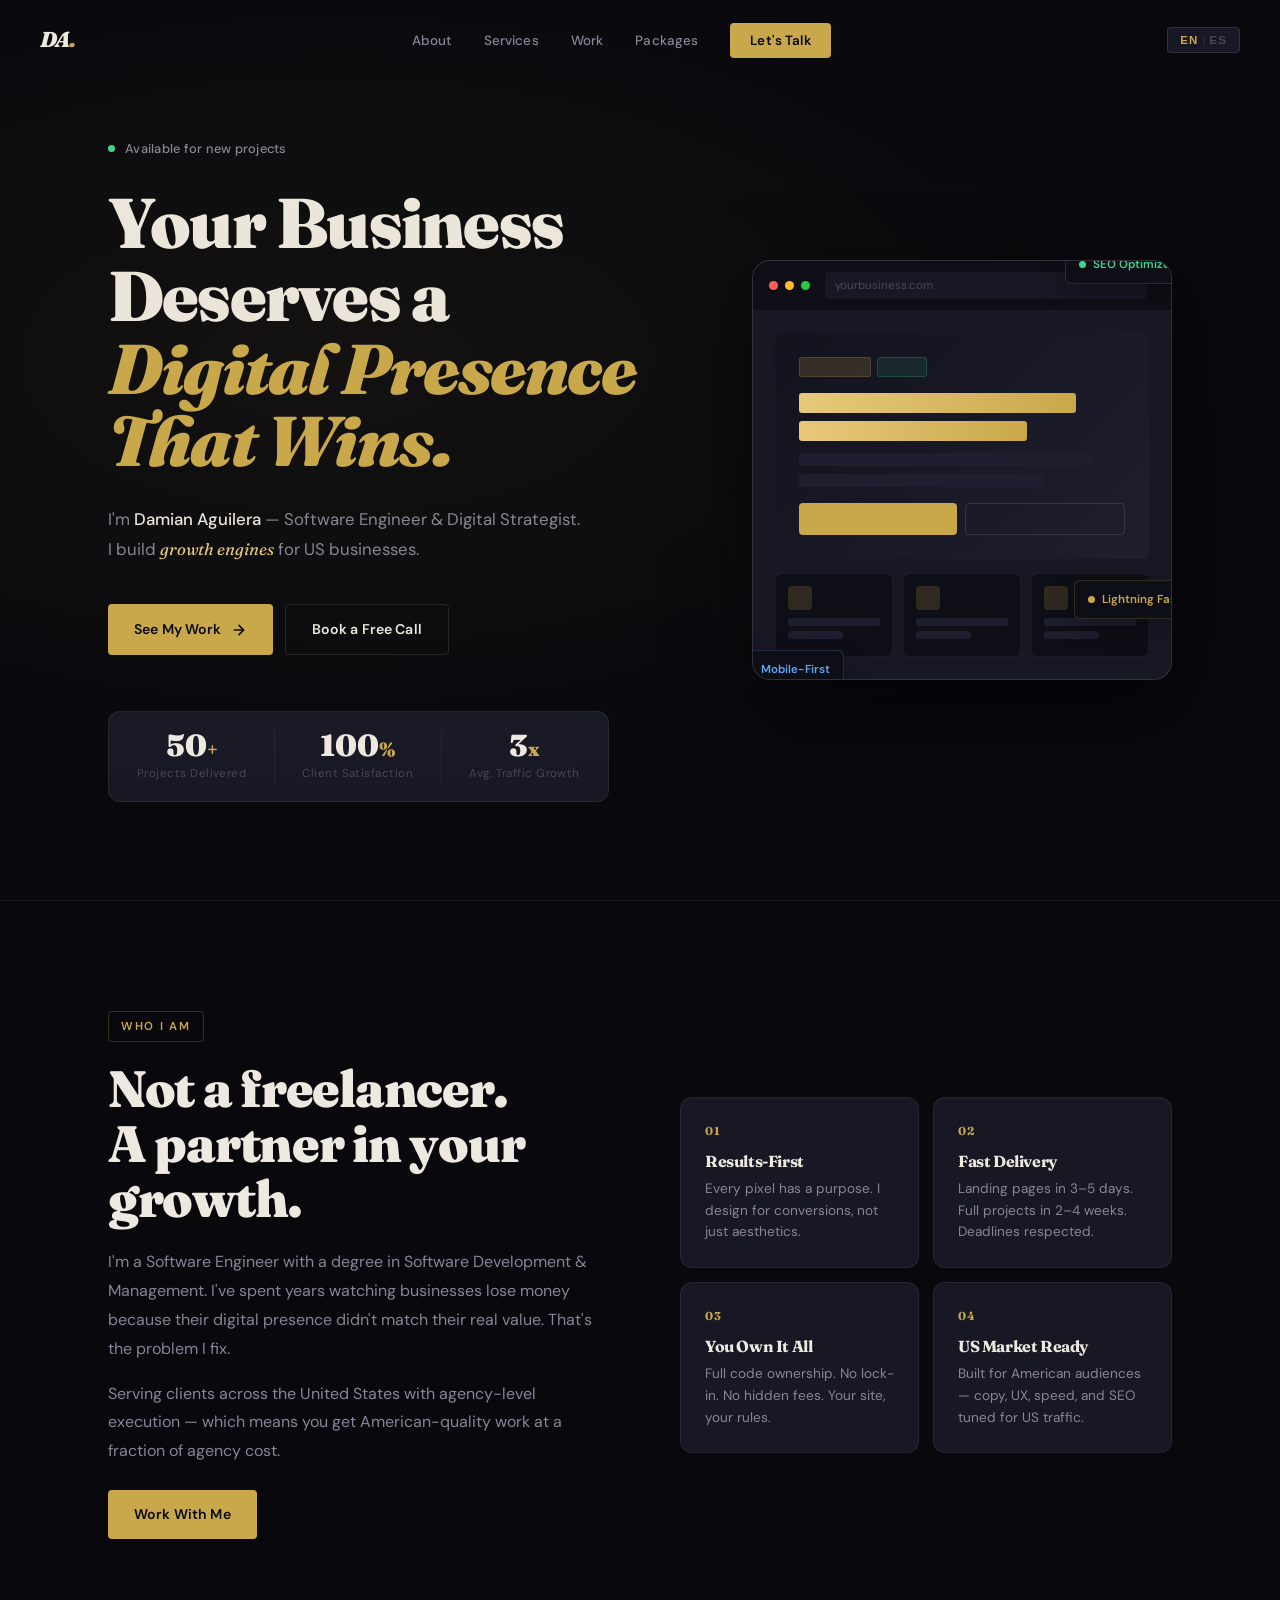
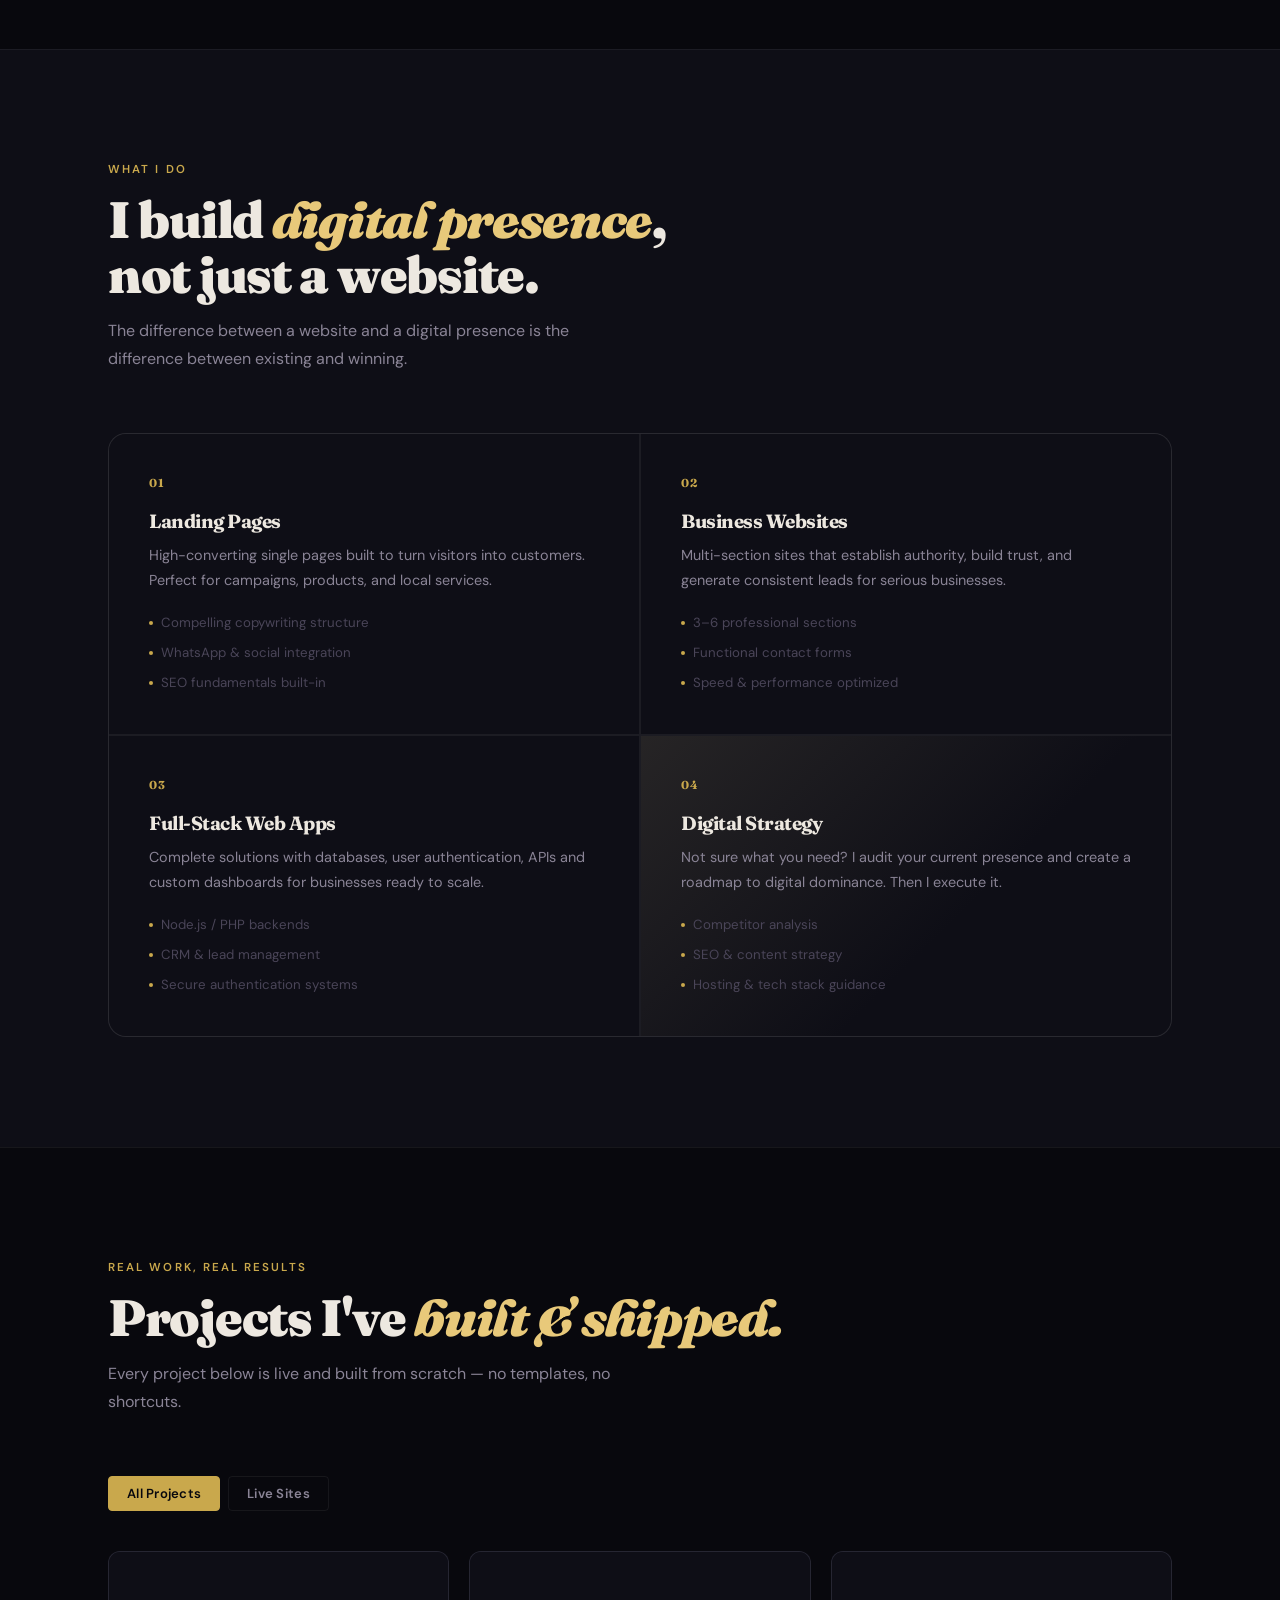
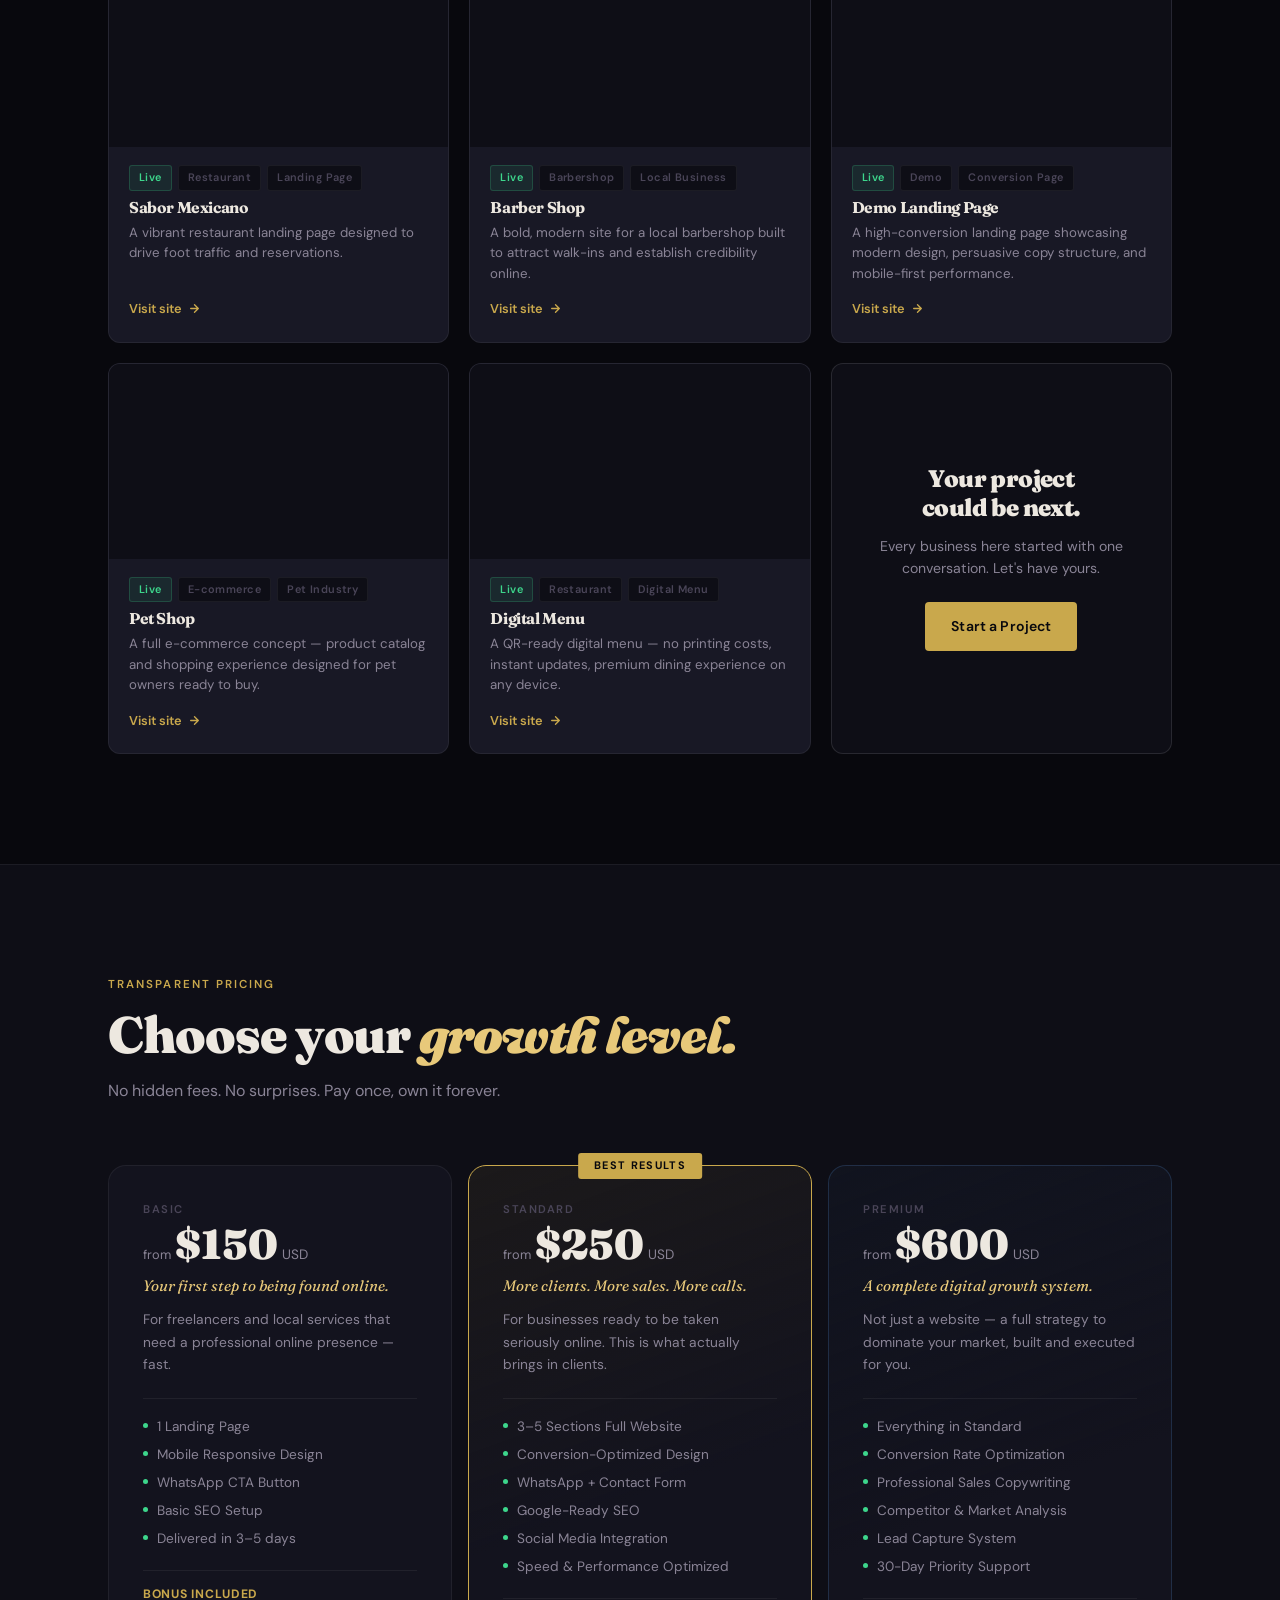
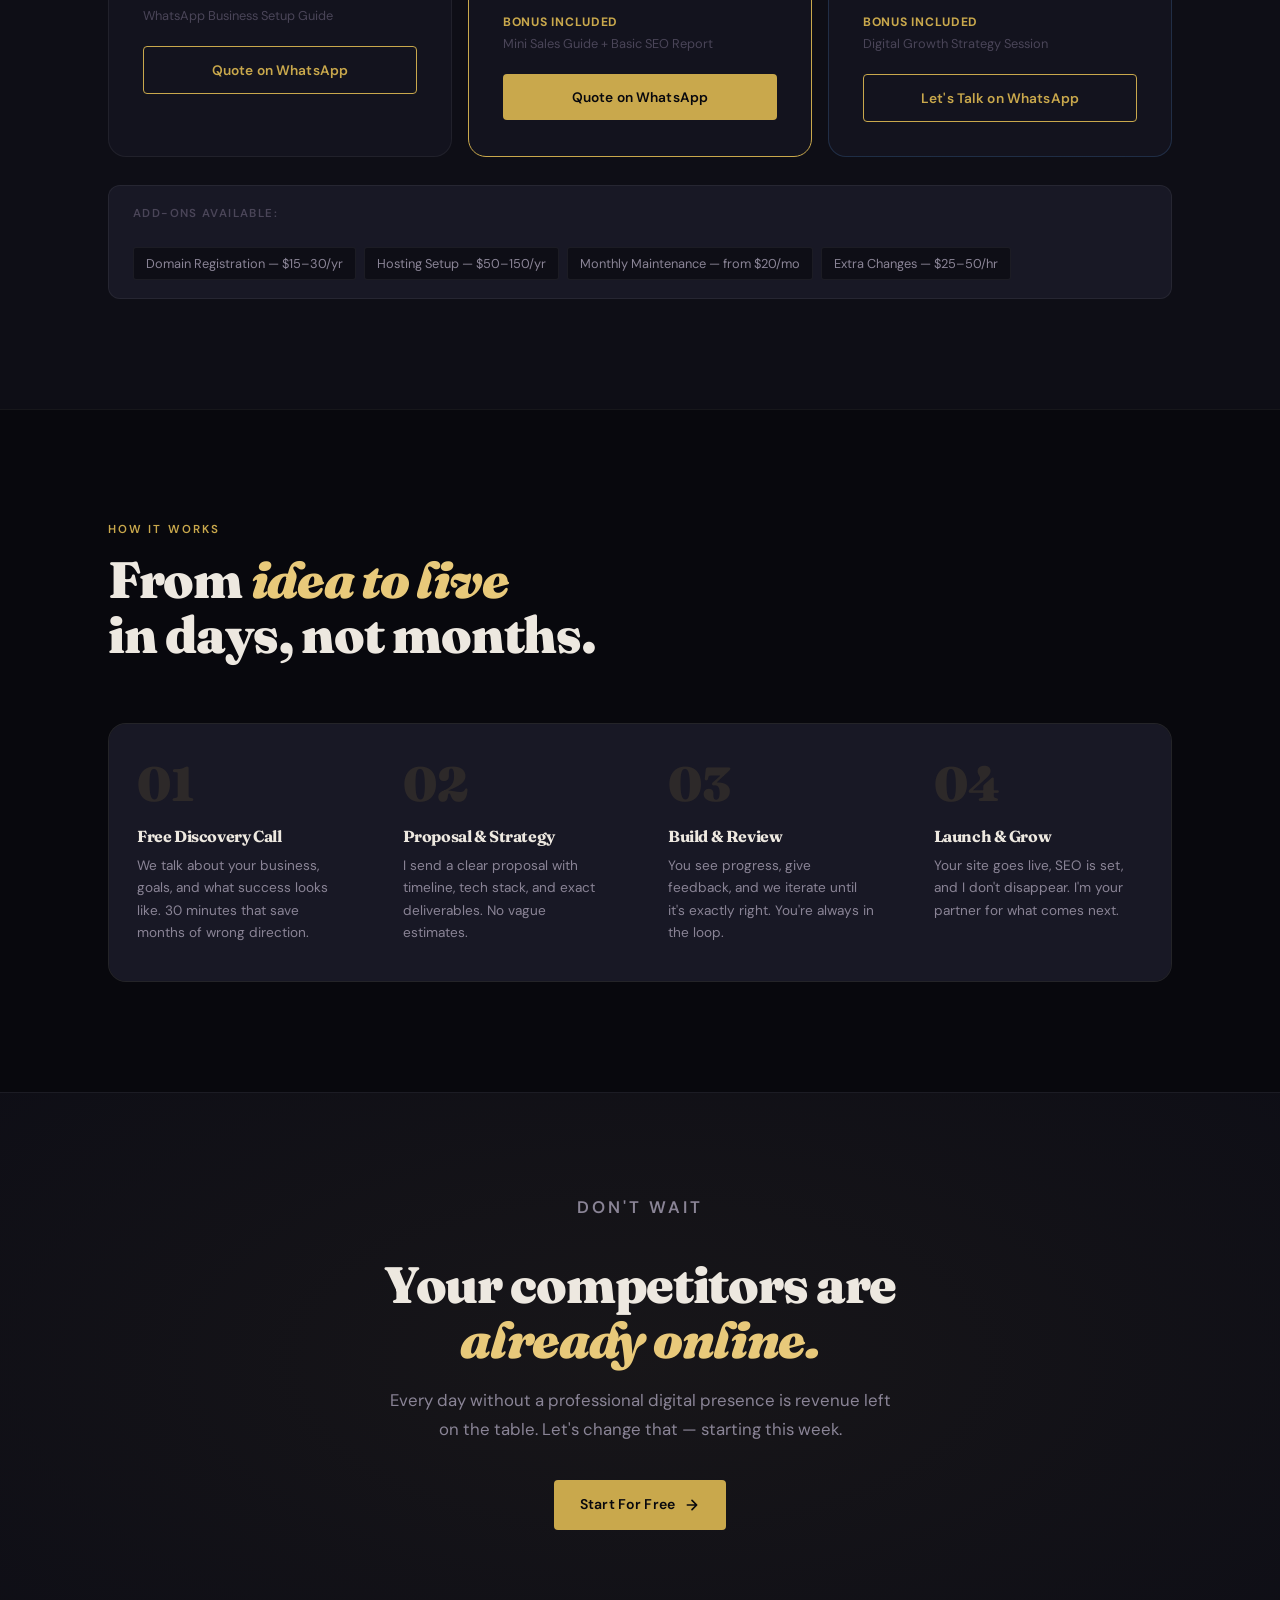
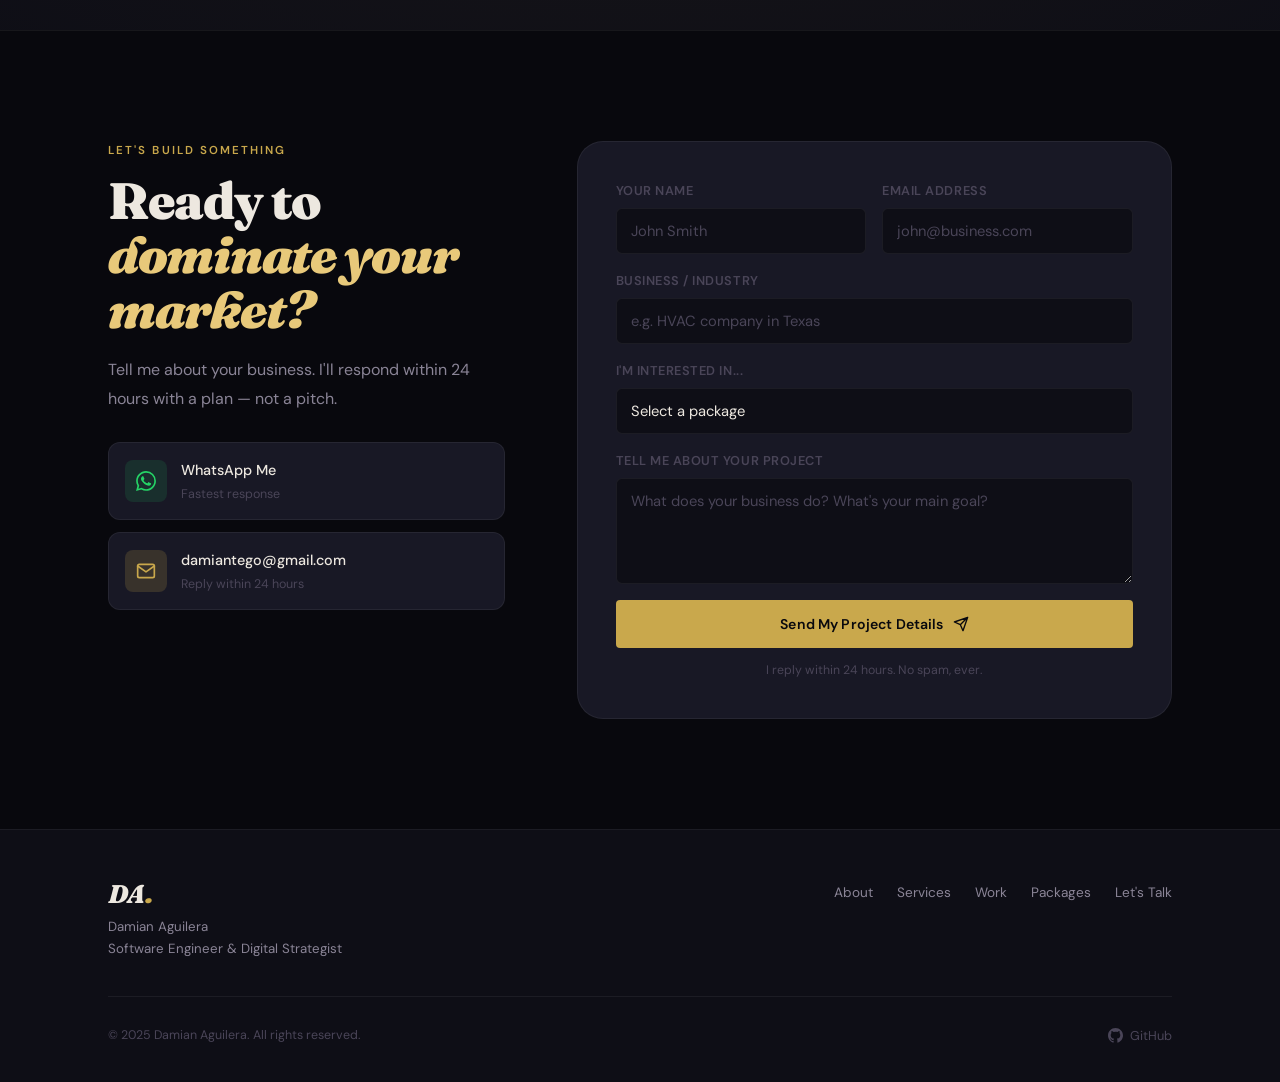
==== commit 85312342: "Update index.html" ====
--- a/index.html
+++ b/index.html
@@ -7,8 +7,328 @@
   <meta name="description" content="I build digital presence that converts. Websites, strategy, and growth for US businesses ready to dominate online.">
   <link rel="preconnect" href="https://fonts.googleapis.com">
   <link rel="preconnect" href="https://fonts.gstatic.com" crossorigin>
-  <link href="https://fonts.googleapis.com/css2?family=Syne:wght@400;600;700;800&family=DM+Sans:ital,wght@0,300;0,400;0,500;1,300&display=swap" rel="stylesheet">
-  <link rel="stylesheet" href="styles.css" />
+  <link href="https://fonts.googleapis.com/css2?family=Fraunces:ital,opsz,wght@0,9..144,300;0,9..144,700;0,9..144,900;1,9..144,300;1,9..144,700&family=DM+Sans:ital,opsz,wght@0,9..40,300;0,9..40,400;0,9..40,500;0,9..40,600;1,9..40,300&display=swap" rel="stylesheet">
+  <style>
+/* ── TOKENS ─────────────────────────────────────────────── */
+:root {
+  --bg:       #08080d;
+  --bg-2:     #0e0e16;
+  --bg-3:     #13131e;
+  --surface:  #181825;
+  --surface-2:#1e1e2e;
+  --border:   rgba(255,255,255,0.06);
+  --border-2: rgba(255,255,255,0.11);
+
+  --gold:     #c9a84c;
+  --gold-lt:  #e8c97a;
+  --gold-glow:rgba(201,168,76,0.18);
+  --green:    #3dd68c;
+  --green-dim:rgba(61,214,140,0.09);
+  --blue:     #60a5fa;
+  --text:     #ede8e0;
+  --text-2:   #8a8496;
+  --text-3:   #4a4558;
+
+  --ff-head: 'Fraunces', Georgia, serif;
+  --ff-body: 'DM Sans', sans-serif;
+
+  --r-sm: 6px;  --r-md: 12px;  --r-lg: 18px;  --r-xl: 26px;
+  --ease: cubic-bezier(0.16,1,0.3,1);
+}
+
+/* ── RESET ──────────────────────────────────────────────── */
+*,*::before,*::after{box-sizing:border-box;margin:0;padding:0}
+html{scroll-behavior:smooth}
+body{background:var(--bg);color:var(--text);font-family:var(--ff-body);line-height:1.65;overflow-x:hidden;-webkit-font-smoothing:antialiased}
+a{text-decoration:none;color:inherit}
+ul{list-style:none}
+.container{max-width:1120px;margin:0 auto;padding:0 28px}
+
+/* ── TYPE ───────────────────────────────────────────────── */
+h1,h2,h3{font-family:var(--ff-head);line-height:1.07;letter-spacing:-0.025em}
+h2{font-size:clamp(2.2rem,5vw,3.2rem);font-weight:900}
+h3{font-size:1.15rem;font-weight:700}
+.overline{font-family:var(--ff-body);font-size:.72rem;font-weight:600;text-transform:uppercase;letter-spacing:.18em;color:var(--gold);margin-bottom:14px;display:block}
+.body-text{color:var(--text-2);line-height:1.8;margin-bottom:16px}
+.section-sub{color:var(--text-2);font-size:1rem;max-width:520px;margin-top:14px;line-height:1.75}
+.section-header{margin-bottom:60px}
+.gold{color:var(--gold)}
+em{font-family:var(--ff-head);font-style:italic;color:var(--gold-lt)}
+
+/* ── ANIMATIONS ─────────────────────────────────────────── */
+.will-animate{opacity:0;transform:translateY(24px);transition:opacity .75s var(--ease),transform .75s var(--ease)}
+.is-visible{opacity:1;transform:none}
+.d1{transition-delay:.08s}.d2{transition-delay:.18s}.d3{transition-delay:.28s}.d4{transition-delay:.38s}
+
+/* ── BUTTONS ────────────────────────────────────────────── */
+.btn{display:inline-flex;align-items:center;gap:9px;font-family:var(--ff-body);font-weight:600;font-size:.88rem;padding:13px 26px;border-radius:4px;border:none;cursor:pointer;transition:transform .22s var(--ease),box-shadow .22s,background .15s;white-space:nowrap;letter-spacing:.01em}
+.btn svg{transition:transform .2s var(--ease)}
+.btn:hover svg{transform:translateX(3px)}
+
+.btn--primary{background:var(--gold);color:#08080d}
+.btn--primary:hover{background:var(--gold-lt);transform:translateY(-2px);box-shadow:0 8px 28px var(--gold-glow)}
+.btn--ghost{background:transparent;color:var(--text);border:1px solid var(--border-2)}
+.btn--ghost:hover{border-color:var(--gold);color:var(--gold);transform:translateY(-2px)}
+.btn--outline{background:transparent;color:var(--gold);border:1px solid var(--gold)}
+.btn--outline:hover{background:var(--gold);color:#08080d;transform:translateY(-2px)}
+.btn--full{width:100%;justify-content:center;padding:15px}
+
+/* ── NAV ────────────────────────────────────────────────── */
+.nav{position:fixed;top:0;left:0;right:0;z-index:100;display:flex;align-items:center;justify-content:space-between;padding:22px 40px;gap:20px;transition:background .3s,padding .3s,border-bottom .3s}
+.nav.scrolled{background:rgba(8,8,13,.96);backdrop-filter:blur(20px);border-bottom:1px solid var(--border);padding:14px 40px}
+.nav__logo{font-family:var(--ff-head);font-size:1.35rem;font-weight:900;letter-spacing:-.04em;font-style:italic}
+.nav__logo span{color:var(--gold)}
+.nav__links{display:flex;align-items:center;gap:32px;flex:1;justify-content:center}
+.nav__links a{font-size:.84rem;font-weight:500;color:var(--text-2);transition:color .15s;letter-spacing:.01em}
+.nav__links a:hover{color:var(--text)}
+.nav__cta{background:var(--gold)!important;color:#08080d!important;padding:9px 20px;border-radius:4px;font-weight:600!important}
+.nav__cta:hover{background:var(--gold-lt)!important;box-shadow:0 4px 18px var(--gold-glow)}
+.nav__menu-btn{display:none;flex-direction:column;gap:5px;background:none;border:none;cursor:pointer;padding:4px}
+.nav__menu-btn span{display:block;width:22px;height:1.5px;background:var(--text);border-radius:2px;transition:transform .3s,opacity .3s}
+.nav__menu-btn.open span:nth-child(1){transform:translateY(6.5px) rotate(45deg)}
+.nav__menu-btn.open span:nth-child(2){opacity:0}
+.nav__menu-btn.open span:nth-child(3){transform:translateY(-6.5px) rotate(-45deg)}
+.lang-toggle{display:flex;align-items:center;gap:3px;background:var(--surface);border:1px solid var(--border-2);border-radius:4px;padding:6px 12px;cursor:pointer;flex-shrink:0;transition:border-color .2s}
+.lang-toggle:hover{border-color:var(--gold)}
+.lang-toggle__option{font-size:.72rem;font-weight:600;color:var(--text-3);letter-spacing:.1em}
+.lang-toggle__option--active{color:var(--gold)}
+.lang-toggle__divider{font-size:.68rem;color:var(--border-2);margin:0 1px}
+
+/* ── HERO ───────────────────────────────────────────────── */
+.hero{min-height:100vh;display:grid;grid-template-columns:1fr 420px;gap:60px;align-items:center;padding:120px 0 80px;max-width:1120px;margin:0 auto;padding-left:28px;padding-right:28px;position:relative}
+.hero::before{content:'';position:absolute;top:0;left:-200px;right:-200px;bottom:0;background:radial-gradient(ellipse 60% 50% at 30% 40%,rgba(201,168,76,.06),transparent);pointer-events:none}
+
+.hero__eyebrow{display:flex;align-items:center;gap:10px;margin-bottom:28px}
+.hero__dot{width:7px;height:7px;background:var(--green);border-radius:50%;animation:pulse-dot 2.2s infinite}
+@keyframes pulse-dot{0%,100%{opacity:1;box-shadow:0 0 0 0 rgba(61,214,140,.4)}60%{opacity:.8;box-shadow:0 0 0 6px rgba(61,214,140,0)}}
+.hero__eyebrow span{font-size:.8rem;font-weight:500;color:var(--text-2);letter-spacing:.02em}
+
+.hero__headline{font-size:clamp(3rem,5.5vw,4.6rem);font-weight:900;line-height:1.03;margin-bottom:26px}
+.hero__headline .line{display:block}
+.hero__headline .accent{font-style:italic;color:var(--gold)}
+.hero__sub{font-size:1.05rem;color:var(--text-2);margin-bottom:40px;max-width:480px;line-height:1.8}
+.hero__sub strong{color:var(--text);font-weight:500}
+.hero__actions{display:flex;gap:12px;flex-wrap:wrap;margin-bottom:56px}
+.hero__stats{display:flex;align-items:center;gap:0;border:1px solid var(--border);border-radius:var(--r-md);overflow:hidden;background:var(--surface);width:fit-content}
+.stat{padding:18px 28px;text-align:center;position:relative}
+.stat+.stat::before{content:'';position:absolute;left:0;top:20%;bottom:20%;width:1px;background:var(--border)}
+.stat__n{font-family:var(--ff-head);font-size:1.9rem;font-weight:900;line-height:1;display:block}
+.stat__suffix{font-family:var(--ff-head);font-size:1.2rem;color:var(--gold)}
+.stat__l{font-size:.72rem;color:var(--text-3);display:block;margin-top:3px;letter-spacing:.04em}
+
+/* Mockup */
+.hero__visual{position:relative}
+.mockup{background:var(--surface);border:1px solid var(--border-2);border-radius:var(--r-lg);overflow:hidden;box-shadow:0 24px 80px rgba(0,0,0,.5);position:relative}
+.mockup__bar{background:var(--bg-2);padding:11px 16px;display:flex;align-items:center;gap:7px;border-bottom:1px solid var(--border)}
+.mockup__bar .dot{width:9px;height:9px;border-radius:50%}
+.mockup__bar .dot:nth-child(1){background:#ff5f57}
+.mockup__bar .dot:nth-child(2){background:#febc2e}
+.mockup__bar .dot:nth-child(3){background:#28c840}
+.mockup__bar .url{flex:1;background:var(--surface);border-radius:4px;padding:4px 10px;font-size:.72rem;color:var(--text-3);margin:0 8px}
+.mockup__body{padding:22px}
+.mockup__hero{background:linear-gradient(135deg,var(--bg-3),var(--surface-2));border-radius:var(--r-sm);padding:24px;margin-bottom:14px}
+.mockup__tag-row{display:flex;gap:6px;margin-bottom:16px}
+.mockup__tag-sim{height:20px;border-radius:3px;background:var(--gold-glow);border:1px solid rgba(201,168,76,.2)}
+.mockup__tag-sim:first-child{width:72px}.mockup__tag-sim:last-child{width:50px;background:var(--green-dim);border-color:rgba(61,214,140,.2)}
+.mockup__h{background:linear-gradient(90deg,var(--gold-lt),var(--gold));border-radius:3px;margin-bottom:8px;animation:shimmer 2.8s infinite}
+.mockup__h--1{height:20px;width:85%}
+.mockup__h--2{height:20px;width:70%}
+.mockup__h--3{height:13px;width:90%;background:var(--surface-2);margin-top:12px}
+.mockup__h--4{height:13px;width:75%;background:var(--surface-2)}
+@keyframes shimmer{0%,100%{opacity:.7}50%{opacity:1}}
+.mockup__btn-row{display:flex;gap:8px;margin-top:16px}
+.mockup__btn{height:32px;border-radius:4px;flex:1;background:var(--gold);animation:shimmer 3s infinite .3s}
+.mockup__btn--ghost{background:transparent;border:1px solid var(--border-2);animation-delay:.6s}
+.mockup__cards{display:grid;grid-template-columns:repeat(3,1fr);gap:10px}
+.mockup__card{background:var(--bg-2);border-radius:var(--r-sm);padding:12px;border:1px solid var(--border)}
+.mockup__card-icon{width:24px;height:24px;background:var(--gold-glow);border-radius:4px;margin-bottom:8px}
+.mockup__card-line{height:8px;background:var(--surface-2);border-radius:3px;margin-bottom:5px}
+.mockup__card-line:last-child{width:60%}
+.mockup__float{position:absolute;background:var(--bg-2);border:1px solid var(--border-2);border-radius:var(--r-sm);padding:9px 13px;font-size:.72rem;font-weight:600;display:flex;align-items:center;gap:7px;animation:float 4s ease-in-out infinite;white-space:nowrap;box-shadow:0 8px 24px rgba(0,0,0,.3)}
+.mockup__float--1{top:-16px;right:-20px;color:var(--green);border-color:rgba(61,214,140,.2);animation-delay:0s}
+.mockup__float--2{bottom:60px;right:-24px;color:var(--gold);border-color:rgba(201,168,76,.2);animation-delay:1.4s}
+.mockup__float--3{bottom:-10px;left:-20px;color:var(--blue);border-color:rgba(96,165,250,.2);animation-delay:.7s}
+.mockup__float-dot{width:7px;height:7px;border-radius:50%;flex-shrink:0}
+.mockup__float--1 .mockup__float-dot{background:var(--green)}
+.mockup__float--2 .mockup__float-dot{background:var(--gold)}
+.mockup__float--3 .mockup__float-dot{background:var(--blue)}
+@keyframes float{0%,100%{transform:translateY(0)}50%{transform:translateY(-7px)}}
+
+/* ── ABOUT ──────────────────────────────────────────────── */
+.about{padding:110px 0;border-top:1px solid var(--border)}
+.about__inner{display:grid;grid-template-columns:1fr 1fr;gap:80px;align-items:center}
+.about__label{display:inline-block;font-size:.72rem;font-weight:600;color:var(--gold);letter-spacing:.15em;text-transform:uppercase;border:1px solid rgba(201,168,76,.25);border-radius:4px;padding:5px 12px;margin-bottom:20px}
+.about__cards{display:grid;grid-template-columns:1fr 1fr;gap:14px}
+.value-card{background:var(--surface);border:1px solid var(--border);border-radius:var(--r-md);padding:24px;transition:border-color .3s,transform .3s}
+.value-card:hover{border-color:var(--border-2);transform:translateY(-3px)}
+.value-card__num{font-family:var(--ff-head);font-size:.72rem;font-weight:700;color:var(--gold);letter-spacing:.1em;margin-bottom:12px;display:block}
+.value-card h3{font-size:1rem;margin-bottom:8px}
+.value-card p{font-size:.85rem;color:var(--text-2);line-height:1.6}
+
+/* ── SERVICES ───────────────────────────────────────────── */
+.services{padding:110px 0;background:var(--bg-2);border-top:1px solid var(--border)}
+.services__grid{display:grid;grid-template-columns:repeat(2,1fr);gap:2px;background:var(--border);border:1px solid var(--border);border-radius:var(--r-lg);overflow:hidden}
+.service-card{background:var(--bg-2);padding:40px;transition:background .25s}
+.service-card:hover{background:var(--surface)}
+.service-card__num{font-family:var(--ff-head);font-size:.72rem;font-weight:700;color:var(--gold);letter-spacing:.1em;margin-bottom:18px;display:block}
+.service-card h3{font-size:1.2rem;margin-bottom:12px}
+.service-card p{font-size:.9rem;color:var(--text-2);line-height:1.7;margin-bottom:20px}
+.service-card__list{display:flex;flex-direction:column;gap:8px}
+.service-card__list li{font-size:.83rem;color:var(--text-3);display:flex;align-items:center;gap:8px}
+.service-card__list li::before{content:'';width:4px;height:4px;background:var(--gold);border-radius:50%;flex-shrink:0}
+.service-card--accent{background:linear-gradient(135deg,rgba(201,168,76,.06),var(--bg-2) 60%)}
+.service-card--accent:hover{background:linear-gradient(135deg,rgba(201,168,76,.1),var(--surface) 60%)}
+
+/* ── PORTFOLIO ──────────────────────────────────────────── */
+.portfolio{padding:110px 0;border-top:1px solid var(--border)}
+.portfolio__filters{display:flex;gap:8px;margin-bottom:40px}
+.pf-btn{font-family:var(--ff-body);font-size:.82rem;font-weight:600;padding:8px 18px;border-radius:4px;border:1px solid var(--border);background:transparent;color:var(--text-2);cursor:pointer;transition:all .2s;letter-spacing:.02em}
+.pf-btn--active,.pf-btn:hover{background:var(--gold);color:#08080d;border-color:var(--gold)}
+.portfolio__grid{display:grid;grid-template-columns:repeat(3,1fr);gap:20px}
+.pj-card{background:var(--surface);border:1px solid var(--border);border-radius:var(--r-md);overflow:hidden;display:flex;flex-direction:column;transition:border-color .3s,transform .3s,box-shadow .3s}
+.pj-card:hover{border-color:var(--border-2);transform:translateY(-4px);box-shadow:0 16px 48px rgba(0,0,0,.4)}
+.pj-card__preview{position:relative;height:195px;overflow:hidden;background:var(--bg-2);flex-shrink:0}
+.pj-card__preview iframe{width:200%;height:200%;transform:scale(.5);transform-origin:top left;border:none;pointer-events:none;display:block}
+.pj-card__overlay{position:absolute;inset:0;background:rgba(8,8,13,.82);display:flex;align-items:center;justify-content:center;opacity:0;transition:opacity .3s;backdrop-filter:blur(6px)}
+.pj-card:hover .pj-card__overlay{opacity:1}
+.pj-card__view-btn{display:inline-flex;align-items:center;gap:8px;font-size:.82rem;font-weight:600;color:#08080d;background:var(--gold);padding:10px 20px;border-radius:4px;transition:transform .2s,background .2s}
+.pj-card__view-btn:hover{background:var(--gold-lt);transform:scale(1.04)}
+.pj-card__info{padding:18px 20px 22px;display:flex;flex-direction:column;flex:1}
+.pj-card__meta{display:flex;flex-wrap:wrap;gap:6px;margin-bottom:9px}
+.pj-card__tag{font-size:.68rem;font-weight:600;padding:3px 9px;border-radius:3px;background:var(--bg-2);border:1px solid var(--border);color:var(--text-3);letter-spacing:.04em}
+.pj-card__tag--live{background:var(--green-dim);border-color:rgba(61,214,140,.2);color:var(--green)}
+.pj-card__info h3{font-size:.98rem;margin-bottom:6px}
+.pj-card__info p{font-size:.83rem;color:var(--text-2);line-height:1.55;flex:1;margin-bottom:14px}
+.pj-card__link{display:inline-flex;align-items:center;gap:6px;font-size:.8rem;font-weight:600;color:var(--gold);transition:gap .15s}
+.pj-card__link:hover{gap:10px}
+
+.pj-card--cta{background:var(--bg-2);border-color:var(--border-2);align-items:center;justify-content:center;min-height:320px}
+.pj-card--cta:hover{border-color:var(--gold);box-shadow:0 0 48px var(--gold-glow)}
+.pj-card__cta-inner{text-align:center;padding:36px 28px}
+.pj-card__cta-inner h3{font-family:var(--ff-head);font-size:1.5rem;font-weight:900;margin-bottom:12px;line-height:1.2}
+.pj-card__cta-inner p{font-size:.88rem;color:var(--text-2);margin-bottom:22px;line-height:1.6}
+
+/* ── PACKAGES ───────────────────────────────────────────── */
+.packages{padding:110px 0;background:var(--bg-2);border-top:1px solid var(--border)}
+.packages__grid{display:grid;grid-template-columns:repeat(3,1fr);gap:16px;margin-bottom:28px}
+.pkg-card{background:var(--bg-3);border:1px solid var(--border);border-radius:var(--r-lg);padding:34px;position:relative;transition:border-color .3s,transform .3s}
+.pkg-card:hover{transform:translateY(-4px)}
+.pkg-card--popular{border-color:var(--gold);background:linear-gradient(160deg,rgba(201,168,76,.07),var(--bg-3) 55%)}
+.pkg-card--popular:hover{box-shadow:0 20px 60px var(--gold-glow)}
+.pkg-card--premium{border-color:rgba(96,165,250,.18);background:linear-gradient(160deg,rgba(96,165,250,.04),var(--bg-3) 55%)}
+.pkg-card__popular-label{position:absolute;top:-13px;left:50%;transform:translateX(-50%);background:var(--gold);color:#08080d;font-size:.68rem;font-weight:700;text-transform:uppercase;letter-spacing:.12em;padding:4px 16px;border-radius:3px;white-space:nowrap}
+.pkg-card__name{font-size:.7rem;font-weight:600;color:var(--text-3);text-transform:uppercase;letter-spacing:.14em;margin-bottom:6px}
+.pkg-card__price{display:flex;align-items:baseline;gap:4px;margin-bottom:6px}
+.pkg-card__from{font-size:.8rem;color:var(--text-2)}
+.pkg-card__amount{font-family:var(--ff-head);font-size:2.6rem;font-weight:900;line-height:1}
+.pkg-card__currency{font-size:.85rem;color:var(--text-2)}
+.pkg-card__tagline{font-family:var(--ff-head);font-style:italic;font-size:.95rem;color:var(--gold-lt);margin-bottom:10px}
+.pkg-card__desc{font-size:.86rem;color:var(--text-2);margin-bottom:22px;line-height:1.65}
+.pkg-card__features{display:flex;flex-direction:column;gap:9px;margin-bottom:22px;border-top:1px solid var(--border);padding-top:18px}
+.pkg-card__features li{display:flex;align-items:flex-start;gap:9px;font-size:.85rem;color:var(--text-2);line-height:1.4}
+.pkg-card__features li::before{content:'';width:5px;height:5px;background:var(--green);border-radius:50%;flex-shrink:0;margin-top:6px}
+.pkg-card__bonus{font-size:.8rem;color:var(--text-3);border-top:1px solid var(--border);padding-top:14px;margin-bottom:20px;line-height:1.5}
+.pkg-card__bonus strong{display:block;color:var(--gold);font-size:.76rem;letter-spacing:.06em;text-transform:uppercase;margin-bottom:3px}
+.pkg-card__btn{display:flex;width:100%;justify-content:center;padding:12px 20px;font-size:.86rem}
+
+.extras{background:var(--surface);border:1px solid var(--border);border-radius:var(--r-md);padding:18px 24px;display:flex;align-items:center;gap:24px;flex-wrap:wrap}
+.extras__label{font-size:.72rem;font-weight:600;color:var(--text-3);text-transform:uppercase;letter-spacing:.12em;white-space:nowrap}
+.extras__pills{display:flex;flex-wrap:wrap;gap:8px}
+.extras__pills span{font-size:.8rem;color:var(--text-2);background:var(--bg-2);border:1px solid var(--border);border-radius:3px;padding:5px 12px}
+
+/* ── PROCESS ────────────────────────────────────────────── */
+.process{padding:110px 0;border-top:1px solid var(--border)}
+.process__grid{display:grid;grid-template-columns:repeat(4,1fr);gap:0;border:1px solid var(--border);border-radius:var(--r-lg);overflow:hidden;background:var(--border)}
+.process__step{background:var(--surface);padding:36px 28px;position:relative}
+.process__step-num{font-family:var(--ff-head);font-size:3rem;font-weight:900;color:rgba(201,168,76,.12);line-height:1;margin-bottom:20px;display:block}
+.process__step h3{font-size:1rem;margin-bottom:10px}
+.process__step p{font-size:.85rem;color:var(--text-2);line-height:1.65}
+
+/* ── CTA BANNER ─────────────────────────────────────────── */
+.cta-banner{padding:100px 0;background:var(--bg-2);border-top:1px solid var(--border);text-align:center;position:relative;overflow:hidden}
+.cta-banner::before{content:'';position:absolute;inset:0;background:radial-gradient(ellipse 70% 80% at 50% 50%,rgba(201,168,76,.05),transparent);pointer-events:none}
+.cta-banner__inner{position:relative;z-index:1}
+.cta-banner h2{margin-bottom:18px}
+.cta-banner p{color:var(--text-2);font-size:1.05rem;max-width:520px;margin:0 auto 36px;line-height:1.75}
+.cta-banner .btn{margin:0 auto}
+
+/* ── CONTACT ────────────────────────────────────────────── */
+.contact{padding:110px 0;border-top:1px solid var(--border)}
+.contact__inner{display:grid;grid-template-columns:1fr 1.5fr;gap:72px;align-items:start}
+.contact__channels{display:flex;flex-direction:column;gap:12px;margin-top:28px}
+.channel-link{display:flex;align-items:center;gap:14px;padding:14px 16px;border-radius:var(--r-md);border:1px solid var(--border);background:var(--surface);transition:border-color .2s,transform .2s}
+.channel-link:hover{border-color:var(--border-2);transform:translateX(4px)}
+.channel-link__icon{width:42px;height:42px;border-radius:8px;display:flex;align-items:center;justify-content:center;flex-shrink:0}
+.channel-link__icon--wa{background:rgba(37,211,102,.12);color:#25d366}
+.channel-link__icon--email{background:var(--gold-glow);color:var(--gold)}
+.channel-link__text{font-size:.9rem;font-weight:500;color:var(--text)}
+.channel-link__sub{font-size:.78rem;color:var(--text-3);display:block;margin-top:1px}
+
+.contact__form{background:var(--surface);border:1px solid var(--border);border-radius:var(--r-xl);padding:38px}
+.form-row{display:grid;grid-template-columns:1fr 1fr;gap:16px}
+.form-group{display:flex;flex-direction:column;gap:7px;margin-bottom:16px}
+.form-group label{font-size:.8rem;font-weight:600;color:var(--text-3);letter-spacing:.04em;text-transform:uppercase}
+.form-group input,.form-group select,.form-group textarea{background:var(--bg-2);border:1px solid var(--border);border-radius:var(--r-sm);padding:12px 14px;font-family:var(--ff-body);font-size:.92rem;color:var(--text);transition:border-color .15s;-webkit-appearance:none}
+.form-group input::placeholder,.form-group textarea::placeholder{color:var(--text-3)}
+.form-group input:focus,.form-group select:focus,.form-group textarea:focus{outline:none;border-color:var(--gold)}
+.form-group select option{background:var(--bg-2)}
+.form-group textarea{resize:vertical;min-height:100px}
+.form__note{text-align:center;font-size:.77rem;color:var(--text-3);margin-top:12px}
+.form__success{display:none;align-items:center;justify-content:center;gap:10px;margin-top:16px;padding:14px;background:var(--green-dim);border:1px solid rgba(61,214,140,.2);border-radius:var(--r-sm);font-size:.9rem;color:var(--green);font-weight:500}
+.form__success.show{display:flex}
+
+/* ── FOOTER ─────────────────────────────────────────────── */
+.footer{background:var(--bg-2);border-top:1px solid var(--border);padding:52px 0 36px}
+.footer__inner{display:flex;justify-content:space-between;align-items:flex-start;gap:32px;margin-bottom:36px;flex-wrap:wrap}
+.footer__logo{font-family:var(--ff-head);font-size:1.6rem;font-weight:900;font-style:italic;line-height:1;margin-bottom:8px}
+.footer__logo span{color:var(--gold)}
+.footer__brand p{font-size:.83rem;color:var(--text-2);line-height:1.65}
+.footer__links{display:flex;gap:24px;flex-wrap:wrap;align-items:center}
+.footer__links a{font-size:.85rem;color:var(--text-2);transition:color .15s}
+.footer__links a:hover{color:var(--gold)}
+.footer__bottom{display:flex;justify-content:space-between;align-items:center;gap:16px;padding-top:28px;border-top:1px solid var(--border);flex-wrap:wrap}
+.footer__bottom p{font-size:.78rem;color:var(--text-3)}
+.footer__gh{display:flex;align-items:center;gap:7px;font-size:.8rem;color:var(--text-3);transition:color .15s}
+.footer__gh:hover{color:var(--gold)}
+
+/* ── RESPONSIVE ─────────────────────────────────────────── */
+@media(max-width:1024px){
+  .hero{grid-template-columns:1fr;text-align:center;justify-items:center;padding-top:100px}
+  .hero__sub{margin:0 auto 40px}
+  .hero__actions{justify-content:center}
+  .hero__stats{margin:0 auto}
+  .hero__visual{display:none}
+  .about__inner{grid-template-columns:1fr;gap:50px}
+  .services__grid{grid-template-columns:1fr}
+  .portfolio__grid{grid-template-columns:repeat(2,1fr)}
+  .packages__grid{grid-template-columns:1fr}
+  .process__grid{grid-template-columns:repeat(2,1fr)}
+  .contact__inner{grid-template-columns:1fr;gap:44px}
+  .form-row{grid-template-columns:1fr}
+}
+@media(max-width:640px){
+  .nav{padding:16px 20px}
+  .nav.scrolled{padding:10px 20px}
+  .nav__links{position:fixed;top:0;right:0;width:78%;max-width:300px;height:100vh;background:rgba(8,8,13,.98);backdrop-filter:blur(22px);flex-direction:column;align-items:flex-start;justify-content:center;gap:26px;padding:40px 28px;border-left:1px solid var(--border);transform:translateX(100%);transition:transform .35s var(--ease);z-index:99}
+  .nav__links.open{transform:translateX(0)}
+  .nav__links a{font-size:1.05rem;color:var(--text)}
+  .nav__menu-btn{display:flex}
+  .nav__overlay{display:none;position:fixed;inset:0;background:rgba(0,0,0,.6);z-index:98}
+  .nav__overlay.show{display:block}
+  .lang-toggle{position:fixed;bottom:24px;right:20px;z-index:200}
+  .portfolio__grid{grid-template-columns:1fr}
+  .process__grid{grid-template-columns:1fr}
+  .contact__form{padding:24px}
+  .extras{flex-direction:column;align-items:flex-start}
+  .footer__inner{flex-direction:column}
+  .footer__bottom{flex-direction:column;text-align:center}
+  .stat{padding:14px 20px}
+  .stat__n{font-size:1.6rem}
+  .hero__headline{font-size:2.5rem}
+  h2{font-size:1.95rem}
+}
+@keyframes spin{to{transform:rotate(360deg)}}
+  </style>
 </head>
 <body>
 
@@ -33,124 +353,128 @@
   </nav>
 
   <!-- HERO -->
-  <section class="hero" id="hero">
-    <div class="hero__bg-grid"></div>
-    <div class="hero__orb hero__orb--1"></div>
-    <div class="hero__orb hero__orb--2"></div>
-
-    <div class="hero__content">
-      <div class="hero__badge anim">
-        <span class="badge__dot"></span>
-        <span data-i18n="hero.badge">Available for new projects</span>
-      </div>
-
-      <h1 class="hero__headline anim anim--d1">
-        <span data-i18n="hero.h1a">Your Business</span><br>
-        <span data-i18n="hero.h1b">Deserves a</span><br>
-        <span class="hero__highlight">
-          <span data-i18n="hero.h1c">Digital Presence</span><br>
-          <span data-i18n="hero.h1d">That Wins.</span>
-        </span>
-      </h1>
-
-      <p class="hero__sub anim anim--d2">
-        I'm <strong>Damian Aguilera</strong> —
-        <span data-i18n="hero.role">Software Engineer &amp; Digital Strategist</span>.<br>
-        <span data-i18n="hero.sub">I don't just build websites. I build <em>growth engines</em> for US businesses.</span>
-      </p>
-
-      <div class="hero__actions anim anim--d3">
-        <a href="#portfolio" class="btn btn--primary">
-          <span data-i18n="hero.cta1">See My Work</span>
-          <svg width="18" height="18" viewBox="0 0 24 24" fill="none"><path d="M5 12h14M12 5l7 7-7 7" stroke="currentColor" stroke-width="2.5" stroke-linecap="round" stroke-linejoin="round"/></svg>
-        </a>
-        <a href="#contact" class="btn btn--ghost" data-i18n="hero.cta2">Book a Free Call</a>
-      </div>
-
-      <div class="hero__trust anim anim--d4">
-        <div class="trust__item">
-          <span class="trust__num" data-count="50">0</span><span class="trust__plus">+</span>
-          <span class="trust__label" data-i18n="trust.projects">Projects Delivered</span>
-        </div>
-        <div class="trust__divider"></div>
-        <div class="trust__item">
-          <span class="trust__num" data-count="100">0</span><span class="trust__plus">%</span>
-          <span class="trust__label" data-i18n="trust.satisfaction">Client Satisfaction</span>
-        </div>
-        <div class="trust__divider"></div>
-        <div class="trust__item">
-          <span class="trust__num" data-count="3">0</span><span class="trust__plus">x</span>
-          <span class="trust__label" data-i18n="trust.growth">Avg. Traffic Growth</span>
-        </div>
-      </div>
-    </div>
-
-    <div class="hero__visual anim anim--d2">
-      <div class="mockup">
-        <div class="mockup__bar"><span></span><span></span><span></span></div>
-        <div class="mockup__screen">
-          <div class="mockup__line mockup__line--title"></div>
-          <div class="mockup__line mockup__line--sub"></div>
-          <div class="mockup__btn-row">
-            <div class="mockup__btn-sim"></div>
-            <div class="mockup__btn-sim mockup__btn-sim--ghost"></div>
-          </div>
-          <div class="mockup__card-row">
-            <div class="mockup__card"></div>
-            <div class="mockup__card"></div>
-            <div class="mockup__card"></div>
-          </div>
-          <div class="mockup__line mockup__line--short"></div>
-          <div class="mockup__line mockup__line--short mockup__line--w60"></div>
-        </div>
-        <div class="mockup__tag mockup__tag--1">
-          <svg width="14" height="14" viewBox="0 0 24 24" fill="none"><path d="M20 6L9 17l-5-5" stroke="#00e67a" stroke-width="2.5" stroke-linecap="round" stroke-linejoin="round"/></svg>
-          SEO Optimized
-        </div>
-        <div class="mockup__tag mockup__tag--2">
-          <svg width="14" height="14" viewBox="0 0 24 24" fill="none"><path d="M13 2L3 14h9l-1 8 10-12h-9l1-8z" stroke="#f5a623" stroke-width="2.5" stroke-linecap="round" stroke-linejoin="round"/></svg>
-          Lightning Fast
-        </div>
-        <div class="mockup__tag mockup__tag--3">
-          <svg width="14" height="14" viewBox="0 0 24 24" fill="none"><rect x="5" y="2" width="14" height="20" rx="2" stroke="#4fc3f7" stroke-width="2"/></svg>
-          Mobile-First
+  <section id="hero">
+    <div class="hero">
+      <div class="hero__content">
+        <div class="hero__eyebrow will-animate">
+          <span class="hero__dot"></span>
+          <span data-i18n="hero.badge">Available for new projects</span>
+        </div>
+
+        <h1 class="hero__headline will-animate d1">
+          <span class="line" data-i18n="hero.h1a">Your Business</span>
+          <span class="line" data-i18n="hero.h1b">Deserves a</span>
+          <span class="line accent" data-i18n="hero.h1c">Digital Presence</span>
+          <span class="line accent" data-i18n="hero.h1d">That Wins.</span>
+        </h1>
+
+        <p class="hero__sub will-animate d2">
+          I'm <strong>Damian Aguilera</strong> —
+          <span data-i18n="hero.role">Software Engineer &amp; Digital Strategist.</span>
+          <br>
+          <span data-i18n="hero.sub">I build <em>growth engines</em> for US businesses.</span>
+        </p>
+
+        <div class="hero__actions will-animate d3">
+          <a href="#portfolio" class="btn btn--primary">
+            <span data-i18n="hero.cta1">See My Work</span>
+            <svg width="16" height="16" viewBox="0 0 24 24" fill="none"><path d="M5 12h14M12 5l7 7-7 7" stroke="currentColor" stroke-width="2.5" stroke-linecap="round" stroke-linejoin="round"/></svg>
+          </a>
+          <a href="#contact" class="btn btn--ghost" data-i18n="hero.cta2">Book a Free Call</a>
+        </div>
+
+        <div class="hero__stats will-animate d4">
+          <div class="stat">
+            <span class="stat__n"><span class="trust__num" data-count="50">0</span><span class="stat__suffix">+</span></span>
+            <span class="stat__l" data-i18n="trust.projects">Projects Delivered</span>
+          </div>
+          <div class="stat">
+            <span class="stat__n"><span class="trust__num" data-count="100">0</span><span class="stat__suffix">%</span></span>
+            <span class="stat__l" data-i18n="trust.satisfaction">Client Satisfaction</span>
+          </div>
+          <div class="stat">
+            <span class="stat__n"><span class="trust__num" data-count="3">0</span><span class="stat__suffix">x</span></span>
+            <span class="stat__l" data-i18n="trust.growth">Avg. Traffic Growth</span>
+          </div>
+        </div>
+      </div>
+
+      <div class="hero__visual will-animate d2">
+        <div class="mockup">
+          <div class="mockup__bar">
+            <span class="dot"></span><span class="dot"></span><span class="dot"></span>
+            <span class="url">yourbusiness.com</span>
+          </div>
+          <div class="mockup__body">
+            <div class="mockup__hero">
+              <div class="mockup__tag-row">
+                <div class="mockup__tag-sim"></div>
+                <div class="mockup__tag-sim"></div>
+              </div>
+              <div class="mockup__h mockup__h--1"></div>
+              <div class="mockup__h mockup__h--2"></div>
+              <div class="mockup__h mockup__h--3"></div>
+              <div class="mockup__h mockup__h--4"></div>
+              <div class="mockup__btn-row">
+                <div class="mockup__btn"></div>
+                <div class="mockup__btn mockup__btn--ghost"></div>
+              </div>
+            </div>
+            <div class="mockup__cards">
+              <div class="mockup__card"><div class="mockup__card-icon"></div><div class="mockup__card-line"></div><div class="mockup__card-line"></div></div>
+              <div class="mockup__card"><div class="mockup__card-icon"></div><div class="mockup__card-line"></div><div class="mockup__card-line"></div></div>
+              <div class="mockup__card"><div class="mockup__card-icon"></div><div class="mockup__card-line"></div><div class="mockup__card-line"></div></div>
+            </div>
+          </div>
+          <div class="mockup__float mockup__float--1">
+            <span class="mockup__float-dot"></span>
+            SEO Optimized
+          </div>
+          <div class="mockup__float mockup__float--2">
+            <span class="mockup__float-dot"></span>
+            Lightning Fast
+          </div>
+          <div class="mockup__float mockup__float--3">
+            <span class="mockup__float-dot"></span>
+            Mobile-First
+          </div>
         </div>
       </div>
     </div>
   </section>
 
   <!-- ABOUT -->
-  <section class="about-strip" id="about">
+  <section class="about" id="about">
     <div class="container">
-      <div class="about-strip__inner">
-        <div class="about-strip__text scroll-anim">
-          <p class="overline" data-i18n="about.overline">Who I Am</p>
+      <div class="about__inner">
+        <div class="will-animate">
+          <span class="about__label" data-i18n="about.overline">Who I Am</span>
           <h2>
             <span data-i18n="about.h2a">Not a freelancer.</span><br>
             <span data-i18n="about.h2b">A partner in your growth.</span>
           </h2>
-          <p class="body-text" data-i18n="about.p1">I'm a Software Engineer with a degree in Software Development &amp; Management. I've spent years watching businesses lose money because their digital presence didn't match their real value. That's the problem I fix.</p>
+          <p class="body-text" style="margin-top:22px" data-i18n="about.p1">I'm a Software Engineer with a degree in Software Development &amp; Management. I've spent years watching businesses lose money because their digital presence didn't match their real value. That's the problem I fix.</p>
           <p class="body-text" data-i18n="about.p2">Serving clients across the United States with agency-level execution — which means you get American-quality work at a fraction of agency cost.</p>
-          <a href="#contact" class="btn btn--primary" data-i18n="about.btn">Work With Me</a>
-        </div>
-        <div class="about-strip__cards scroll-anim">
+          <a href="#contact" class="btn btn--primary" style="margin-top:8px" data-i18n="about.btn">Work With Me</a>
+        </div>
+        <div class="about__cards will-animate d2">
           <div class="value-card">
-            <div class="value-card__icon">🎯</div>
+            <span class="value-card__num">01</span>
             <h3 data-i18n="vc.r.title">Results-First</h3>
             <p data-i18n="vc.r.desc">Every pixel has a purpose. I design for conversions, not just aesthetics.</p>
           </div>
           <div class="value-card">
-            <div class="value-card__icon">⚡</div>
+            <span class="value-card__num">02</span>
             <h3 data-i18n="vc.f.title">Fast Delivery</h3>
             <p data-i18n="vc.f.desc">Landing pages in 3–5 days. Full projects in 2–4 weeks. Deadlines respected.</p>
           </div>
           <div class="value-card">
-            <div class="value-card__icon">🔒</div>
+            <span class="value-card__num">03</span>
             <h3 data-i18n="vc.o.title">You Own It All</h3>
             <p data-i18n="vc.o.desc">Full code ownership. No lock-in. No hidden fees. Your site, your rules.</p>
           </div>
           <div class="value-card">
-            <div class="value-card__icon">🌐</div>
+            <span class="value-card__num">04</span>
             <h3 data-i18n="vc.u.title">US Market Ready</h3>
             <p data-i18n="vc.u.desc">Built for American audiences — copy, UX, speed, and SEO tuned for US traffic.</p>
           </div>
@@ -162,14 +486,14 @@
   <!-- SERVICES -->
   <section class="services" id="services">
     <div class="container">
-      <div class="section-header scroll-anim">
+      <div class="section-header will-animate">
         <p class="overline" data-i18n="srv.overline">What I Do</p>
-        <h2>I sell you <span data-i18n="srv.h2a">digital presence</span>,<br><span data-i18n="srv.h2b">not just a website.</span></h2>
+        <h2>I build <em>digital presence</em>,<br><span data-i18n="srv.h2b">not just a website.</span></h2>
         <p class="section-sub" data-i18n="srv.sub">The difference between a website and a digital presence is the difference between existing and winning.</p>
       </div>
       <div class="services__grid">
-        <div class="service-card scroll-anim">
-          <div class="service-card__number">01</div>
+        <div class="service-card will-animate">
+          <span class="service-card__num">01</span>
           <h3 data-i18n="s1.title">Landing Pages</h3>
           <p data-i18n="s1.desc">High-converting single pages built to turn visitors into customers. Perfect for campaigns, products, and local services.</p>
           <ul class="service-card__list">
@@ -178,8 +502,8 @@
             <li data-i18n="s1.l3">SEO fundamentals built-in</li>
           </ul>
         </div>
-        <div class="service-card scroll-anim">
-          <div class="service-card__number">02</div>
+        <div class="service-card will-animate d1">
+          <span class="service-card__num">02</span>
           <h3 data-i18n="s2.title">Business Websites</h3>
           <p data-i18n="s2.desc">Multi-section sites that establish authority, build trust, and generate consistent leads for serious businesses.</p>
           <ul class="service-card__list">
@@ -188,8 +512,8 @@
             <li data-i18n="s2.l3">Speed &amp; performance optimized</li>
           </ul>
         </div>
-        <div class="service-card scroll-anim">
-          <div class="service-card__number">03</div>
+        <div class="service-card will-animate d2">
+          <span class="service-card__num">03</span>
           <h3 data-i18n="s3.title">Full-Stack Web Apps</h3>
           <p data-i18n="s3.desc">Complete solutions with databases, user authentication, APIs and custom dashboards for businesses ready to scale.</p>
           <ul class="service-card__list">
@@ -198,8 +522,8 @@
             <li data-i18n="s3.l3">Secure authentication systems</li>
           </ul>
         </div>
-        <div class="service-card service-card--accent scroll-anim">
-          <div class="service-card__number">04</div>
+        <div class="service-card service-card--accent will-animate d3">
+          <span class="service-card__num">04</span>
           <h3 data-i18n="s4.title">Digital Strategy</h3>
           <p data-i18n="s4.desc">Not sure what you need? I audit your current presence and create a roadmap to digital dominance. Then I execute it.</p>
           <ul class="service-card__list">
@@ -215,25 +539,24 @@
   <!-- PORTFOLIO -->
   <section class="portfolio" id="portfolio">
     <div class="container">
-      <div class="section-header scroll-anim">
+      <div class="section-header will-animate">
         <p class="overline" data-i18n="pf.overline">Real Work, Real Results</p>
-        <h2>Projects I've <span data-i18n="pf.h2">built &amp; shipped</span>.</h2>
+        <h2>Projects I've <em data-i18n="pf.h2">built &amp; shipped.</em></h2>
         <p class="section-sub" data-i18n="pf.sub">Every project below is live and built from scratch — no templates, no shortcuts.</p>
       </div>
 
-      <div class="portfolio__filters scroll-anim">
+      <div class="portfolio__filters will-animate">
         <button class="pf-btn pf-btn--active" data-filter="all" data-i18n="pf.all">All Projects</button>
         <button class="pf-btn" data-filter="live" data-i18n="pf.live">Live Sites</button>
       </div>
 
       <div class="portfolio__grid" id="portfolioGrid">
-
-        <div class="pj-card scroll-anim" data-type="live">
+        <div class="pj-card will-animate" data-type="live">
           <div class="pj-card__preview">
             <iframe src="https://damian7777777777.github.io/Sabor-Mexicano/" title="Sabor Mexicano" loading="lazy" tabindex="-1" scrolling="no"></iframe>
             <div class="pj-card__overlay">
               <a href="https://damian7777777777.github.io/Sabor-Mexicano/" target="_blank" rel="noopener" class="pj-card__view-btn">
-                <svg width="16" height="16" viewBox="0 0 24 24" fill="none"><path d="M18 13v6a2 2 0 01-2 2H5a2 2 0 01-2-2V8a2 2 0 012-2h6" stroke="currentColor" stroke-width="2" stroke-linecap="round" stroke-linejoin="round"/><polyline points="15,3 21,3 21,9" stroke="currentColor" stroke-width="2" stroke-linecap="round" stroke-linejoin="round"/><line x1="10" y1="14" x2="21" y2="3" stroke="currentColor" stroke-width="2" stroke-linecap="round" stroke-linejoin="round"/></svg>
+                <svg width="14" height="14" viewBox="0 0 24 24" fill="none"><path d="M18 13v6a2 2 0 01-2 2H5a2 2 0 01-2-2V8a2 2 0 012-2h6" stroke="currentColor" stroke-width="2" stroke-linecap="round" stroke-linejoin="round"/><polyline points="15,3 21,3 21,9" stroke="currentColor" stroke-width="2"/><line x1="10" y1="14" x2="21" y2="3" stroke="currentColor" stroke-width="2"/></svg>
                 <span data-i18n="pj.view">View Live Site</span>
               </a>
             </div>
@@ -248,17 +571,17 @@
             <p data-i18n="p1.desc">A vibrant restaurant landing page designed to drive foot traffic and reservations.</p>
             <a href="https://damian7777777777.github.io/Sabor-Mexicano/" target="_blank" rel="noopener" class="pj-card__link">
               <span data-i18n="pj.visit">Visit site</span>
-              <svg width="14" height="14" viewBox="0 0 24 24" fill="none"><path d="M5 12h14M12 5l7 7-7 7" stroke="currentColor" stroke-width="2" stroke-linecap="round" stroke-linejoin="round"/></svg>
+              <svg width="13" height="13" viewBox="0 0 24 24" fill="none"><path d="M5 12h14M12 5l7 7-7 7" stroke="currentColor" stroke-width="2.5" stroke-linecap="round" stroke-linejoin="round"/></svg>
             </a>
           </div>
         </div>
 
-        <div class="pj-card scroll-anim" data-type="live">
+        <div class="pj-card will-animate d1" data-type="live">
           <div class="pj-card__preview">
             <iframe src="https://damian7777777777.github.io/Barber/" title="Barber Shop" loading="lazy" tabindex="-1" scrolling="no"></iframe>
             <div class="pj-card__overlay">
               <a href="https://damian7777777777.github.io/Barber/" target="_blank" rel="noopener" class="pj-card__view-btn">
-                <svg width="16" height="16" viewBox="0 0 24 24" fill="none"><path d="M18 13v6a2 2 0 01-2 2H5a2 2 0 01-2-2V8a2 2 0 012-2h6" stroke="currentColor" stroke-width="2" stroke-linecap="round" stroke-linejoin="round"/><polyline points="15,3 21,3 21,9" stroke="currentColor" stroke-width="2" stroke-linecap="round" stroke-linejoin="round"/><line x1="10" y1="14" x2="21" y2="3" stroke="currentColor" stroke-width="2" stroke-linecap="round" stroke-linejoin="round"/></svg>
+                <svg width="14" height="14" viewBox="0 0 24 24" fill="none"><path d="M18 13v6a2 2 0 01-2 2H5a2 2 0 01-2-2V8a2 2 0 012-2h6" stroke="currentColor" stroke-width="2" stroke-linecap="round" stroke-linejoin="round"/><polyline points="15,3 21,3 21,9" stroke="currentColor" stroke-width="2"/><line x1="10" y1="14" x2="21" y2="3" stroke="currentColor" stroke-width="2"/></svg>
                 <span data-i18n="pj.view">View Live Site</span>
               </a>
             </div>
@@ -273,17 +596,17 @@
             <p data-i18n="p2.desc">A bold, modern site for a local barbershop built to attract walk-ins and establish credibility online.</p>
             <a href="https://damian7777777777.github.io/Barber/" target="_blank" rel="noopener" class="pj-card__link">
               <span data-i18n="pj.visit">Visit site</span>
-              <svg width="14" height="14" viewBox="0 0 24 24" fill="none"><path d="M5 12h14M12 5l7 7-7 7" stroke="currentColor" stroke-width="2" stroke-linecap="round" stroke-linejoin="round"/></svg>
+              <svg width="13" height="13" viewBox="0 0 24 24" fill="none"><path d="M5 12h14M12 5l7 7-7 7" stroke="currentColor" stroke-width="2.5" stroke-linecap="round" stroke-linejoin="round"/></svg>
             </a>
           </div>
         </div>
 
-        <div class="pj-card scroll-anim" data-type="live">
+        <div class="pj-card will-animate d2" data-type="live">
           <div class="pj-card__preview">
             <iframe src="https://damian7777777777.github.io/demo-landing-page/" title="Demo Landing Page" loading="lazy" tabindex="-1" scrolling="no"></iframe>
             <div class="pj-card__overlay">
               <a href="https://damian7777777777.github.io/demo-landing-page/" target="_blank" rel="noopener" class="pj-card__view-btn">
-                <svg width="16" height="16" viewBox="0 0 24 24" fill="none"><path d="M18 13v6a2 2 0 01-2 2H5a2 2 0 01-2-2V8a2 2 0 012-2h6" stroke="currentColor" stroke-width="2" stroke-linecap="round" stroke-linejoin="round"/><polyline points="15,3 21,3 21,9" stroke="currentColor" stroke-width="2" stroke-linecap="round" stroke-linejoin="round"/><line x1="10" y1="14" x2="21" y2="3" stroke="currentColor" stroke-width="2" stroke-linecap="round" stroke-linejoin="round"/></svg>
+                <svg width="14" height="14" viewBox="0 0 24 24" fill="none"><path d="M18 13v6a2 2 0 01-2 2H5a2 2 0 01-2-2V8a2 2 0 012-2h6" stroke="currentColor" stroke-width="2" stroke-linecap="round" stroke-linejoin="round"/><polyline points="15,3 21,3 21,9" stroke="currentColor" stroke-width="2"/><line x1="10" y1="14" x2="21" y2="3" stroke="currentColor" stroke-width="2"/></svg>
                 <span data-i18n="pj.view">View Live Site</span>
               </a>
             </div>
@@ -298,17 +621,17 @@
             <p data-i18n="p3.desc">A high-conversion landing page showcasing modern design, persuasive copy structure, and mobile-first performance.</p>
             <a href="https://damian7777777777.github.io/demo-landing-page/" target="_blank" rel="noopener" class="pj-card__link">
               <span data-i18n="pj.visit">Visit site</span>
-              <svg width="14" height="14" viewBox="0 0 24 24" fill="none"><path d="M5 12h14M12 5l7 7-7 7" stroke="currentColor" stroke-width="2" stroke-linecap="round" stroke-linejoin="round"/></svg>
+              <svg width="13" height="13" viewBox="0 0 24 24" fill="none"><path d="M5 12h14M12 5l7 7-7 7" stroke="currentColor" stroke-width="2.5" stroke-linecap="round" stroke-linejoin="round"/></svg>
             </a>
           </div>
         </div>
 
-        <div class="pj-card scroll-anim" data-type="live">
+        <div class="pj-card will-animate" data-type="live">
           <div class="pj-card__preview">
             <iframe src="https://damian7777777777.github.io/petShop/" title="Pet Shop" loading="lazy" tabindex="-1" scrolling="no"></iframe>
             <div class="pj-card__overlay">
               <a href="https://damian7777777777.github.io/petShop/" target="_blank" rel="noopener" class="pj-card__view-btn">
-                <svg width="16" height="16" viewBox="0 0 24 24" fill="none"><path d="M18 13v6a2 2 0 01-2 2H5a2 2 0 01-2-2V8a2 2 0 012-2h6" stroke="currentColor" stroke-width="2" stroke-linecap="round" stroke-linejoin="round"/><polyline points="15,3 21,3 21,9" stroke="currentColor" stroke-width="2" stroke-linecap="round" stroke-linejoin="round"/><line x1="10" y1="14" x2="21" y2="3" stroke="currentColor" stroke-width="2" stroke-linecap="round" stroke-linejoin="round"/></svg>
+                <svg width="14" height="14" viewBox="0 0 24 24" fill="none"><path d="M18 13v6a2 2 0 01-2 2H5a2 2 0 01-2-2V8a2 2 0 012-2h6" stroke="currentColor" stroke-width="2" stroke-linecap="round" stroke-linejoin="round"/><polyline points="15,3 21,3 21,9" stroke="currentColor" stroke-width="2"/><line x1="10" y1="14" x2="21" y2="3" stroke="currentColor" stroke-width="2"/></svg>
                 <span data-i18n="pj.view">View Live Site</span>
               </a>
             </div>
@@ -323,17 +646,17 @@
             <p data-i18n="p4.desc">A full e-commerce concept — product catalog and shopping experience designed for pet owners ready to buy.</p>
             <a href="https://damian7777777777.github.io/petShop/" target="_blank" rel="noopener" class="pj-card__link">
               <span data-i18n="pj.visit">Visit site</span>
-              <svg width="14" height="14" viewBox="0 0 24 24" fill="none"><path d="M5 12h14M12 5l7 7-7 7" stroke="currentColor" stroke-width="2" stroke-linecap="round" stroke-linejoin="round"/></svg>
+              <svg width="13" height="13" viewBox="0 0 24 24" fill="none"><path d="M5 12h14M12 5l7 7-7 7" stroke="currentColor" stroke-width="2.5" stroke-linecap="round" stroke-linejoin="round"/></svg>
             </a>
           </div>
         </div>
 
-        <div class="pj-card scroll-anim" data-type="live">
+        <div class="pj-card will-animate d1" data-type="live">
           <div class="pj-card__preview">
             <iframe src="https://damian7777777777.github.io/demo-menuDigital/" title="Digital Menu" loading="lazy" tabindex="-1" scrolling="no"></iframe>
             <div class="pj-card__overlay">
               <a href="https://damian7777777777.github.io/demo-menuDigital/" target="_blank" rel="noopener" class="pj-card__view-btn">
-                <svg width="16" height="16" viewBox="0 0 24 24" fill="none"><path d="M18 13v6a2 2 0 01-2 2H5a2 2 0 01-2-2V8a2 2 0 012-2h6" stroke="currentColor" stroke-width="2" stroke-linecap="round" stroke-linejoin="round"/><polyline points="15,3 21,3 21,9" stroke="currentColor" stroke-width="2" stroke-linecap="round" stroke-linejoin="round"/><line x1="10" y1="14" x2="21" y2="3" stroke="currentColor" stroke-width="2" stroke-linecap="round" stroke-linejoin="round"/></svg>
+                <svg width="14" height="14" viewBox="0 0 24 24" fill="none"><path d="M18 13v6a2 2 0 01-2 2H5a2 2 0 01-2-2V8a2 2 0 012-2h6" stroke="currentColor" stroke-width="2" stroke-linecap="round" stroke-linejoin="round"/><polyline points="15,3 21,3 21,9" stroke="currentColor" stroke-width="2"/><line x1="10" y1="14" x2="21" y2="3" stroke="currentColor" stroke-width="2"/></svg>
                 <span data-i18n="pj.view">View Live Site</span>
               </a>
             </div>
@@ -348,108 +671,115 @@
             <p data-i18n="p5.desc">A QR-ready digital menu — no printing costs, instant updates, premium dining experience on any device.</p>
             <a href="https://damian7777777777.github.io/demo-menuDigital/" target="_blank" rel="noopener" class="pj-card__link">
               <span data-i18n="pj.visit">Visit site</span>
-              <svg width="14" height="14" viewBox="0 0 24 24" fill="none"><path d="M5 12h14M12 5l7 7-7 7" stroke="currentColor" stroke-width="2" stroke-linecap="round" stroke-linejoin="round"/></svg>
+              <svg width="13" height="13" viewBox="0 0 24 24" fill="none"><path d="M5 12h14M12 5l7 7-7 7" stroke="currentColor" stroke-width="2.5" stroke-linecap="round" stroke-linejoin="round"/></svg>
             </a>
           </div>
         </div>
 
-        <div class="pj-card pj-card--cta scroll-anim" data-type="live">
+        <div class="pj-card pj-card--cta will-animate d2" data-type="live">
           <div class="pj-card__cta-inner">
-            <div class="pj-card__cta-icon">🚀</div>
             <h3 data-i18n="pj.cta.h3">Your project<br>could be next.</h3>
             <p data-i18n="pj.cta.p">Every business here started with one conversation. Let's have yours.</p>
             <a href="#contact" class="btn btn--primary" data-i18n="pj.cta.btn">Start a Project</a>
           </div>
         </div>
-
       </div>
     </div>
   </section>
 
-    <div class="packages__grid">
- 
+  <!-- PACKAGES -->
+  <section class="packages" id="packages">
+    <div class="container">
+      <div class="section-header will-animate">
+        <p class="overline" data-i18n="pkg.overline">Transparent Pricing</p>
+        <h2><span data-i18n="pkg.h2a">Choose your</span> <em data-i18n="pkg.h2b">growth level.</em></h2>
+        <p class="section-sub" data-i18n="pkg.sub">No hidden fees. No surprises. Pay once, own it forever.</p>
+      </div>
+
+      <div class="packages__grid">
         <!-- BASIC -->
-        <div class="pkg-card scroll-anim">
-          <div class="pkg-card__badge" data-i18n="pk1.name">Basic</div>
+        <div class="pkg-card will-animate">
+          <div class="pkg-card__name" data-i18n="pk1.name">Basic</div>
           <div class="pkg-card__price">
             <span class="pkg-card__from" data-i18n="pkg.from">from</span>
             <span class="pkg-card__amount">$150</span>
-            <span class="pkg-card__period">USD</span>
+            <span class="pkg-card__currency">USD</span>
           </div>
           <p class="pkg-card__tagline" data-i18n="pk1.tagline">Your first step to being found online.</p>
           <p class="pkg-card__desc" data-i18n="pk1.desc">For freelancers and local services that need a professional online presence — fast.</p>
           <ul class="pkg-card__features">
-            <li><svg width="16" height="16" viewBox="0 0 24 24" fill="none"><path d="M20 6L9 17l-5-5" stroke="currentColor" stroke-width="2.5" stroke-linecap="round" stroke-linejoin="round"/></svg><span data-i18n="pk1.f1">1 Landing Page</span></li>
-            <li><svg width="16" height="16" viewBox="0 0 24 24" fill="none"><path d="M20 6L9 17l-5-5" stroke="currentColor" stroke-width="2.5" stroke-linecap="round" stroke-linejoin="round"/></svg><span data-i18n="pk1.f2">Mobile Responsive Design</span></li>
-            <li><svg width="16" height="16" viewBox="0 0 24 24" fill="none"><path d="M20 6L9 17l-5-5" stroke="currentColor" stroke-width="2.5" stroke-linecap="round" stroke-linejoin="round"/></svg><span data-i18n="pk1.f3">WhatsApp CTA Button</span></li>
-            <li><svg width="16" height="16" viewBox="0 0 24 24" fill="none"><path d="M20 6L9 17l-5-5" stroke="currentColor" stroke-width="2.5" stroke-linecap="round" stroke-linejoin="round"/></svg><span data-i18n="pk1.f4">Basic SEO Setup</span></li>
-            <li><svg width="16" height="16" viewBox="0 0 24 24" fill="none"><path d="M20 6L9 17l-5-5" stroke="currentColor" stroke-width="2.5" stroke-linecap="round" stroke-linejoin="round"/></svg><span data-i18n="pk1.f5">Delivered in 3–5 days</span></li>
+            <li data-i18n="pk1.f1">1 Landing Page</li>
+            <li data-i18n="pk1.f2">Mobile Responsive Design</li>
+            <li data-i18n="pk1.f3">WhatsApp CTA Button</li>
+            <li data-i18n="pk1.f4">Basic SEO Setup</li>
+            <li data-i18n="pk1.f5">Delivered in 3–5 days</li>
           </ul>
           <div class="pkg-card__bonus">
-            <span class="bonus__label" data-i18n="pkg.bonus">🎁 Bonus included:</span>
+            <strong data-i18n="pkg.bonus">Bonus included</strong>
             <span data-i18n="pk1.bonus">WhatsApp Business Setup Guide</span>
           </div>
           <a href="https://wa.me/524428484517?text=Hi!%20I'm%20interested%20in%20the%20Basic%20package" target="_blank" rel="noopener" class="btn btn--outline pkg-card__btn" data-i18n="pkg.quote">Quote on WhatsApp</a>
         </div>
- 
-        <!-- STANDARD (HERO) -->
-        <div class="pkg-card pkg-card--popular scroll-anim">
-          <div class="pkg-card__popular-label" data-i18n="pkg.popular">⭐ Best Results</div>
-          <div class="pkg-card__badge" data-i18n="pk2.name">Standard</div>
+
+        <!-- STANDARD -->
+        <div class="pkg-card pkg-card--popular will-animate d1">
+          <div class="pkg-card__popular-label" data-i18n="pkg.popular">Best Results</div>
+          <div class="pkg-card__name" data-i18n="pk2.name">Standard</div>
           <div class="pkg-card__price">
             <span class="pkg-card__from" data-i18n="pkg.from">from</span>
             <span class="pkg-card__amount">$250</span>
-            <span class="pkg-card__period">USD</span>
+            <span class="pkg-card__currency">USD</span>
           </div>
           <p class="pkg-card__tagline" data-i18n="pk2.tagline">More clients. More sales. More calls.</p>
           <p class="pkg-card__desc" data-i18n="pk2.desc">For businesses ready to be taken seriously online. This is what actually brings in clients.</p>
           <ul class="pkg-card__features">
-            <li><svg width="16" height="16" viewBox="0 0 24 24" fill="none"><path d="M20 6L9 17l-5-5" stroke="currentColor" stroke-width="2.5" stroke-linecap="round" stroke-linejoin="round"/></svg><span data-i18n="pk2.f1">3–5 Sections Full Website</span></li>
-            <li><svg width="16" height="16" viewBox="0 0 24 24" fill="none"><path d="M20 6L9 17l-5-5" stroke="currentColor" stroke-width="2.5" stroke-linecap="round" stroke-linejoin="round"/></svg><span data-i18n="pk2.f2">Conversion-Optimized Design</span></li>
-            <li><svg width="16" height="16" viewBox="0 0 24 24" fill="none"><path d="M20 6L9 17l-5-5" stroke="currentColor" stroke-width="2.5" stroke-linecap="round" stroke-linejoin="round"/></svg><span data-i18n="pk2.f3">WhatsApp + Contact Form</span></li>
-            <li><svg width="16" height="16" viewBox="0 0 24 24" fill="none"><path d="M20 6L9 17l-5-5" stroke="currentColor" stroke-width="2.5" stroke-linecap="round" stroke-linejoin="round"/></svg><span data-i18n="pk2.f4">Google-Ready SEO</span></li>
-            <li><svg width="16" height="16" viewBox="0 0 24 24" fill="none"><path d="M20 6L9 17l-5-5" stroke="currentColor" stroke-width="2.5" stroke-linecap="round" stroke-linejoin="round"/></svg><span data-i18n="pk2.f5">Social Media Integration</span></li>
-            <li><svg width="16" height="16" viewBox="0 0 24 24" fill="none"><path d="M20 6L9 17l-5-5" stroke="currentColor" stroke-width="2.5" stroke-linecap="round" stroke-linejoin="round"/></svg><span data-i18n="pk2.f6">Speed &amp; Performance Optimized</span></li>
+            <li data-i18n="pk2.f1">3–5 Sections Full Website</li>
+            <li data-i18n="pk2.f2">Conversion-Optimized Design</li>
+            <li data-i18n="pk2.f3">WhatsApp + Contact Form</li>
+            <li data-i18n="pk2.f4">Google-Ready SEO</li>
+            <li data-i18n="pk2.f5">Social Media Integration</li>
+            <li data-i18n="pk2.f6">Speed &amp; Performance Optimized</li>
           </ul>
           <div class="pkg-card__bonus">
-            <span class="bonus__label" data-i18n="pkg.bonus">🎁 Bonus included:</span>
+            <strong data-i18n="pkg.bonus">Bonus included</strong>
             <span data-i18n="pk2.bonus">Mini Sales Guide + Basic SEO Report</span>
           </div>
           <a href="https://wa.me/524428484517?text=Hi!%20I'm%20interested%20in%20the%20Standard%20package" target="_blank" rel="noopener" class="btn btn--primary pkg-card__btn" data-i18n="pkg.quote">Quote on WhatsApp</a>
         </div>
- 
+
         <!-- PREMIUM -->
-        <div class="pkg-card pkg-card--premium scroll-anim">
-          <div class="pkg-card__badge" data-i18n="pk3.name">Premium</div>
+        <div class="pkg-card pkg-card--premium will-animate d2">
+          <div class="pkg-card__name" data-i18n="pk3.name">Premium</div>
           <div class="pkg-card__price">
             <span class="pkg-card__from" data-i18n="pkg.from">from</span>
             <span class="pkg-card__amount">$600</span>
-            <span class="pkg-card__period">USD</span>
+            <span class="pkg-card__currency">USD</span>
           </div>
           <p class="pkg-card__tagline" data-i18n="pk3.tagline">A complete digital growth system.</p>
           <p class="pkg-card__desc" data-i18n="pk3.desc">Not just a website — a full strategy to dominate your market, built and executed for you.</p>
           <ul class="pkg-card__features">
-            <li><svg width="16" height="16" viewBox="0 0 24 24" fill="none"><path d="M20 6L9 17l-5-5" stroke="currentColor" stroke-width="2.5" stroke-linecap="round" stroke-linejoin="round"/></svg><span data-i18n="pk3.f1">Everything in Standard</span></li>
-            <li><svg width="16" height="16" viewBox="0 0 24 24" fill="none"><path d="M20 6L9 17l-5-5" stroke="currentColor" stroke-width="2.5" stroke-linecap="round" stroke-linejoin="round"/></svg><span data-i18n="pk3.f2">Conversion Rate Optimization</span></li>
-            <li><svg width="16" height="16" viewBox="0 0 24 24" fill="none"><path d="M20 6L9 17l-5-5" stroke="currentColor" stroke-width="2.5" stroke-linecap="round" stroke-linejoin="round"/></svg><span data-i18n="pk3.f3">Professional Sales Copywriting</span></li>
-            <li><svg width="16" height="16" viewBox="0 0 24 24" fill="none"><path d="M20 6L9 17l-5-5" stroke="currentColor" stroke-width="2.5" stroke-linecap="round" stroke-linejoin="round"/></svg><span data-i18n="pk3.f4">Competitor &amp; Market Analysis</span></li>
-            <li><svg width="16" height="16" viewBox="0 0 24 24" fill="none"><path d="M20 6L9 17l-5-5" stroke="currentColor" stroke-width="2.5" stroke-linecap="round" stroke-linejoin="round"/></svg><span data-i18n="pk3.f5">Lead Capture System</span></li>
-            <li><svg width="16" height="16" viewBox="0 0 24 24" fill="none"><path d="M20 6L9 17l-5-5" stroke="currentColor" stroke-width="2.5" stroke-linecap="round" stroke-linejoin="round"/></svg><span data-i18n="pk3.f6">30-Day Priority Support</span></li>
+            <li data-i18n="pk3.f1">Everything in Standard</li>
+            <li data-i18n="pk3.f2">Conversion Rate Optimization</li>
+            <li data-i18n="pk3.f3">Professional Sales Copywriting</li>
+            <li data-i18n="pk3.f4">Competitor &amp; Market Analysis</li>
+            <li data-i18n="pk3.f5">Lead Capture System</li>
+            <li data-i18n="pk3.f6">30-Day Priority Support</li>
           </ul>
           <div class="pkg-card__bonus">
-            <span class="bonus__label" data-i18n="pkg.bonus">🎁 Bonus included:</span>
+            <strong data-i18n="pkg.bonus">Bonus included</strong>
             <span data-i18n="pk3.bonus">Digital Growth Strategy Session</span>
           </div>
-          <a href="https://wa.me/524428484517?text=Hi!%20I'm%20interested%20in%20the%20Premium%20package" target="_blank" rel="noopener" class="btn btn--gold pkg-card__btn" data-i18n="pkg.talkwa">Let's Talk on WhatsApp</a>
-        </div>
-      </div>
-      <div class="extras scroll-anim">
+          <a href="https://wa.me/524428484517?text=Hi!%20I'm%20interested%20in%20the%20Premium%20package" target="_blank" rel="noopener" class="btn btn--outline pkg-card__btn" data-i18n="pkg.talkwa">Let's Talk on WhatsApp</a>
+        </div>
+      </div>
+
+      <div class="extras will-animate">
         <p class="extras__label" data-i18n="extras.label">Add-ons available:</p>
         <div class="extras__pills">
-          <span data-i18n="extras.domain">🌐 Domain Registration — $15–30/yr</span>
-          <span data-i18n="extras.hosting">🖥️ Hosting Setup — $50–150/yr</span>
-          <span data-i18n="extras.maint">🔧 Monthly Maintenance — from $20/mo</span>
-          <span data-i18n="extras.changes">✏️ Extra Changes — $25–50/hr</span>
+          <span data-i18n="extras.domain">Domain Registration — $15–30/yr</span>
+          <span data-i18n="extras.hosting">Hosting Setup — $50–150/yr</span>
+          <span data-i18n="extras.maint">Monthly Maintenance — from $20/mo</span>
+          <span data-i18n="extras.changes">Extra Changes — $25–50/hr</span>
         </div>
       </div>
     </div>
@@ -458,56 +788,45 @@
   <!-- PROCESS -->
   <section class="process" id="process">
     <div class="container">
-      <div class="section-header scroll-anim">
+      <div class="section-header will-animate">
         <p class="overline" data-i18n="proc.overline">How It Works</p>
-        <h2>From <span data-i18n="proc.h2a">idea to live</span><br><span data-i18n="proc.h2b">in days, not months.</span></h2>
-      </div>
-      <div class="process__steps">
-        <div class="process__step scroll-anim">
-          <div class="process__step-num">01</div>
-          <div class="process__step-content">
-            <h3 data-i18n="pr1.title">Free Discovery Call</h3>
-            <p data-i18n="pr1.desc">We talk about your business, goals, and what success looks like. 30 minutes that save months of wrong direction.</p>
-          </div>
-        </div>
-        <div class="process__connector"></div>
-        <div class="process__step scroll-anim">
-          <div class="process__step-num">02</div>
-          <div class="process__step-content">
-            <h3 data-i18n="pr2.title">Proposal &amp; Strategy</h3>
-            <p data-i18n="pr2.desc">I send a clear proposal with timeline, tech stack, and exact deliverables. No vague estimates.</p>
-          </div>
-        </div>
-        <div class="process__connector"></div>
-        <div class="process__step scroll-anim">
-          <div class="process__step-num">03</div>
-          <div class="process__step-content">
-            <h3 data-i18n="pr3.title">Build &amp; Review</h3>
-            <p data-i18n="pr3.desc">You see progress, give feedback, and we iterate until it's exactly right. You're always in the loop.</p>
-          </div>
-        </div>
-        <div class="process__connector"></div>
-        <div class="process__step scroll-anim">
-          <div class="process__step-num">04</div>
-          <div class="process__step-content">
-            <h3 data-i18n="pr4.title">Launch &amp; Grow</h3>
-            <p data-i18n="pr4.desc">Your site goes live, SEO is set, and I don't disappear. I'm your partner for what comes next.</p>
-          </div>
+        <h2>From <em data-i18n="proc.h2a">idea to live</em><br><span data-i18n="proc.h2b">in days, not months.</span></h2>
+      </div>
+      <div class="process__grid">
+        <div class="process__step will-animate">
+          <span class="process__step-num">01</span>
+          <h3 data-i18n="pr1.title">Free Discovery Call</h3>
+          <p data-i18n="pr1.desc">We talk about your business, goals, and what success looks like. 30 minutes that save months of wrong direction.</p>
+        </div>
+        <div class="process__step will-animate d1">
+          <span class="process__step-num">02</span>
+          <h3 data-i18n="pr2.title">Proposal &amp; Strategy</h3>
+          <p data-i18n="pr2.desc">I send a clear proposal with timeline, tech stack, and exact deliverables. No vague estimates.</p>
+        </div>
+        <div class="process__step will-animate d2">
+          <span class="process__step-num">03</span>
+          <h3 data-i18n="pr3.title">Build &amp; Review</h3>
+          <p data-i18n="pr3.desc">You see progress, give feedback, and we iterate until it's exactly right. You're always in the loop.</p>
+        </div>
+        <div class="process__step will-animate d3">
+          <span class="process__step-num">04</span>
+          <h3 data-i18n="pr4.title">Launch &amp; Grow</h3>
+          <p data-i18n="pr4.desc">Your site goes live, SEO is set, and I don't disappear. I'm your partner for what comes next.</p>
         </div>
       </div>
     </div>
   </section>
 
   <!-- CTA BANNER -->
-  <section class="cta-banner scroll-anim">
-    <div class="cta-banner__bg"></div>
+  <section class="cta-banner will-animate">
     <div class="container">
       <div class="cta-banner__inner">
-        <h2><span data-i18n="cta.h2a">Your competitors are</span><br><span data-i18n="cta.h2b">already online.</span></h2>
+        <p class="overline" data-i18n="cta.overline">Don't Wait</p>
+        <h2><span data-i18n="cta.h2a">Your competitors are</span><br><em data-i18n="cta.h2b">already online.</em></h2>
         <p data-i18n="cta.p">Every day without a professional digital presence is revenue left on the table. Let's change that — starting this week.</p>
-        <a href="#contact" class="btn btn--white">
+        <a href="#contact" class="btn btn--primary btn--lg">
           <span data-i18n="cta.btn">Start For Free</span>
-          <svg width="18" height="18" viewBox="0 0 24 24" fill="none"><path d="M5 12h14M12 5l7 7-7 7" stroke="currentColor" stroke-width="2.5" stroke-linecap="round" stroke-linejoin="round"/></svg>
+          <svg width="16" height="16" viewBox="0 0 24 24" fill="none"><path d="M5 12h14M12 5l7 7-7 7" stroke="currentColor" stroke-width="2.5" stroke-linecap="round" stroke-linejoin="round"/></svg>
         </a>
       </div>
     </div>
@@ -517,27 +836,33 @@
   <section class="contact" id="contact">
     <div class="container">
       <div class="contact__inner">
-        <div class="contact__info scroll-anim">
+        <div class="contact__info will-animate">
           <p class="overline" data-i18n="con.overline">Let's Build Something</p>
-          <h2><span data-i18n="con.h2a">Ready to</span><br><span data-i18n="con.h2b">dominate your market?</span></h2>
-          <p class="body-text" data-i18n="con.p">Tell me about your business. I'll respond within 24 hours with a plan — not a pitch.</p>
+          <h2><span data-i18n="con.h2a">Ready to</span><br><em data-i18n="con.h2b">dominate your market?</em></h2>
+          <p class="body-text" style="margin-top:18px" data-i18n="con.p">Tell me about your business. I'll respond within 24 hours with a plan — not a pitch.</p>
           <div class="contact__channels">
             <a href="https://wa.me/524428484517" class="channel-link" target="_blank" rel="noopener">
               <div class="channel-link__icon channel-link__icon--wa">
                 <svg width="20" height="20" viewBox="0 0 24 24" fill="currentColor"><path d="M17.472 14.382c-.297-.149-1.758-.867-2.03-.967-.273-.099-.471-.148-.67.15-.197.297-.767.966-.94 1.164-.173.199-.347.223-.644.075-.297-.15-1.255-.463-2.39-1.475-.883-.788-1.48-1.761-1.653-2.059-.173-.297-.018-.458.13-.606.134-.133.298-.347.446-.52.149-.174.198-.298.298-.497.099-.198.05-.371-.025-.52-.075-.149-.669-1.612-.916-2.207-.242-.579-.487-.5-.669-.51-.173-.008-.371-.01-.57-.01-.198 0-.52.074-.792.372-.272.297-1.04 1.016-1.04 2.479 0 1.462 1.065 2.875 1.213 3.074.149.198 2.096 3.2 5.077 4.487.709.306 1.262.489 1.694.625.712.227 1.36.195 1.871.118.571-.085 1.758-.719 2.006-1.413.248-.694.248-1.289.173-1.413-.074-.124-.272-.198-.57-.347m-5.421 7.403h-.004a9.87 9.87 0 01-5.031-1.378l-.361-.214-3.741.982.998-3.648-.235-.374a9.86 9.86 0 01-1.51-5.26c.001-5.45 4.436-9.884 9.888-9.884 2.64 0 5.122 1.03 6.988 2.898a9.825 9.825 0 012.893 6.994c-.003 5.45-4.437 9.884-9.885 9.884m8.413-18.297A11.815 11.815 0 0012.05 0C5.495 0 .16 5.335.157 11.892c0 2.096.547 4.142 1.588 5.945L.057 24l6.305-1.654a11.882 11.882 0 005.683 1.448h.005c6.554 0 11.89-5.335 11.893-11.893a11.821 11.821 0 00-3.48-8.413z"/></svg>
               </div>
-              <span data-i18n="con.wa">WhatsApp Me</span>
+              <div>
+                <span class="channel-link__text" data-i18n="con.wa">WhatsApp Me</span>
+                <span class="channel-link__sub">Fastest response</span>
+              </div>
             </a>
             <a href="mailto:damiantego@gmail.com" class="channel-link">
               <div class="channel-link__icon channel-link__icon--email">
                 <svg width="20" height="20" viewBox="0 0 24 24" fill="none"><path d="M4 4h16c1.1 0 2 .9 2 2v12c0 1.1-.9 2-2 2H4c-1.1 0-2-.9-2-2V6c0-1.1.9-2 2-2z" stroke="currentColor" stroke-width="2" stroke-linecap="round" stroke-linejoin="round"/><polyline points="22,6 12,13 2,6" stroke="currentColor" stroke-width="2" stroke-linecap="round" stroke-linejoin="round"/></svg>
               </div>
-              <span>damiantego@gmail.com</span>
+              <div>
+                <span class="channel-link__text">damiantego@gmail.com</span>
+                <span class="channel-link__sub">Reply within 24 hours</span>
+              </div>
             </a>
           </div>
         </div>
 
-        <form class="contact__form scroll-anim" id="contactForm">
+        <form class="contact__form will-animate d2" id="contactForm">
           <div class="form-row">
             <div class="form-group">
               <label for="fname" data-i18n="form.name">Your Name</label>
@@ -556,11 +881,10 @@
             <label for="fpackage" data-i18n="form.package">I'm interested in...</label>
             <select id="fpackage" name="package">
               <option value="" data-i18n="form.select">Select a package</option>
-              <option value="starter"      data-i18n="form.o1">Starter — Landing Page ($190+)</option>
-              <option value="professional" data-i18n="form.o2">Professional — Business Site ($290+)</option>
-              <option value="business"     data-i18n="form.o3">Business — With Backend ($590+)</option>
-              <option value="premium"      data-i18n="form.o4">Premium — Full-Stack ($1,199+)</option>
-              <option value="unsure"       data-i18n="form.o5">Not sure — Let's talk</option>
+              <option value="basic"      data-i18n="form.o1">Basic — $150 USD</option>
+              <option value="standard"   data-i18n="form.o2">Standard — $250 USD</option>
+              <option value="premium"    data-i18n="form.o3">Premium — $600 USD</option>
+              <option value="unsure"     data-i18n="form.o4">Not sure — Let's talk</option>
             </select>
           </div>
           <div class="form-group">
@@ -569,11 +893,11 @@
           </div>
           <button type="submit" class="btn btn--primary btn--full" id="submitBtn">
             <span data-i18n="form.submit">Send My Project Details</span>
-            <svg width="18" height="18" viewBox="0 0 24 24" fill="none"><path d="M22 2L11 13M22 2l-7 20-4-9-9-4 20-7z" stroke="currentColor" stroke-width="2" stroke-linecap="round" stroke-linejoin="round"/></svg>
+            <svg width="16" height="16" viewBox="0 0 24 24" fill="none"><path d="M22 2L11 13M22 2l-7 20-4-9-9-4 20-7z" stroke="currentColor" stroke-width="2" stroke-linecap="round" stroke-linejoin="round"/></svg>
           </button>
           <p class="form__note" data-i18n="form.note">I reply within 24 hours. No spam, ever.</p>
           <div class="form__success" id="formSuccess">
-            <svg width="24" height="24" viewBox="0 0 24 24" fill="none"><path d="M22 11.08V12a10 10 0 11-5.93-9.14" stroke="#00e67a" stroke-width="2" stroke-linecap="round" stroke-linejoin="round"/><path d="M22 4L12 14.01l-3-3" stroke="#00e67a" stroke-width="2" stroke-linecap="round" stroke-linejoin="round"/></svg>
+            <svg width="18" height="18" viewBox="0 0 24 24" fill="none"><path d="M20 6L9 17l-5-5" stroke="currentColor" stroke-width="2.5" stroke-linecap="round" stroke-linejoin="round"/></svg>
             <span data-i18n="form.success">Message sent! I'll be in touch within 24 hours.</span>
           </div>
         </form>
@@ -600,13 +924,275 @@
       <div class="footer__bottom">
         <p data-i18n="footer.copy">© 2025 Damian Aguilera. All rights reserved.</p>
         <a href="https://github.com/Damian7777777777" target="_blank" rel="noopener" class="footer__gh">
-          <svg width="16" height="16" viewBox="0 0 24 24" fill="currentColor"><path d="M12 0C5.374 0 0 5.373 0 12c0 5.302 3.438 9.8 8.207 11.387.599.111.793-.261.793-.577v-2.234c-3.338.726-4.033-1.416-4.033-1.416-.546-1.387-1.333-1.756-1.333-1.756-1.089-.745.083-.729.083-.729 1.205.084 1.839 1.237 1.839 1.237 1.07 1.834 2.807 1.304 3.492.997.107-.775.418-1.305.762-1.604-2.665-.305-5.467-1.334-5.467-5.931 0-1.311.469-2.381 1.236-3.221-.124-.303-.535-1.524.117-3.176 0 0 1.008-.322 3.301 1.23A11.509 11.509 0 0112 5.803c1.02.005 2.047.138 3.006.404 2.291-1.552 3.297-1.23 3.297-1.23.653 1.653.242 2.874.118 3.176.77.84 1.235 1.911 1.235 3.221 0 4.609-2.807 5.624-5.479 5.921.43.372.823 1.102.823 2.222v3.293c0 .319.192.694.801.576C20.566 21.797 24 17.3 24 12c0-6.627-5.373-12-12-12z"/></svg>
+          <svg width="15" height="15" viewBox="0 0 24 24" fill="currentColor"><path d="M12 0C5.374 0 0 5.373 0 12c0 5.302 3.438 9.8 8.207 11.387.599.111.793-.261.793-.577v-2.234c-3.338.726-4.033-1.416-4.033-1.416-.546-1.387-1.333-1.756-1.333-1.756-1.089-.745.083-.729.083-.729 1.205.084 1.839 1.237 1.839 1.237 1.07 1.834 2.807 1.304 3.492.997.107-.775.418-1.305.762-1.604-2.665-.305-5.467-1.334-5.467-5.931 0-1.311.469-2.381 1.236-3.221-.124-.303-.535-1.524.117-3.176 0 0 1.008-.322 3.301 1.23A11.509 11.509 0 0112 5.803c1.02.005 2.047.138 3.006.404 2.291-1.552 3.297-1.23 3.297-1.23.653 1.653.242 2.874.118 3.176.77.84 1.235 1.911 1.235 3.221 0 4.609-2.807 5.624-5.479 5.921.43.372.823 1.102.823 2.222v3.293c0 .319.192.694.801.576C20.566 21.797 24 17.3 24 12c0-6.627-5.373-12-12-12z"/></svg>
           GitHub
         </a>
       </div>
     </div>
   </footer>
 
-  <script src="script.js"></script>
+  <script>
+// ── ANIMATIONS ─────────────────────────────────────────────────
+(function(){
+  const els = document.querySelectorAll('.will-animate');
+  const obs = new IntersectionObserver((entries) => {
+    entries.forEach(e => {
+      if (e.isIntersecting) {
+        e.target.classList.add('is-visible');
+        obs.unobserve(e.target);
+      }
+    });
+  }, { threshold: 0.1, rootMargin: '0px 0px -36px 0px' });
+  els.forEach(el => obs.observe(el));
+  // Trigger above-fold elements immediately
+  setTimeout(() => {
+    document.querySelectorAll('.hero .will-animate, #hero .will-animate').forEach(el => el.classList.add('is-visible'));
+  }, 60);
+})();
+
+// ── NAV ────────────────────────────────────────────────────────
+(function(){
+  const nav = document.getElementById('nav');
+  const update = () => nav.classList.toggle('scrolled', window.scrollY > 50);
+  window.addEventListener('scroll', update, { passive: true });
+  update();
+})();
+
+// ── MOBILE MENU ────────────────────────────────────────────────
+(function(){
+  const btn = document.getElementById('menuBtn');
+  const links = document.getElementById('navLinks');
+  if (!btn) return;
+  const overlay = document.createElement('div');
+  overlay.className = 'nav__overlay';
+  document.body.appendChild(overlay);
+  const open  = () => { btn.classList.add('open'); links.classList.add('open'); overlay.classList.add('show'); document.body.style.overflow='hidden'; };
+  const close = () => { btn.classList.remove('open'); links.classList.remove('open'); overlay.classList.remove('show'); document.body.style.overflow=''; };
+  btn.addEventListener('click', () => links.classList.contains('open') ? close() : open());
+  overlay.addEventListener('click', close);
+  links.querySelectorAll('a').forEach(a => a.addEventListener('click', close));
+})();
+
+// ── COUNTERS ───────────────────────────────────────────────────
+(function(){
+  const counters = document.querySelectorAll('.trust__num[data-count]');
+  if (!counters.length) return;
+  let triggered = false;
+  const animate = el => {
+    const target = parseInt(el.dataset.count, 10);
+    const start = performance.now();
+    const step = now => {
+      const p = Math.min((now - start) / 1600, 1);
+      const e = p === 1 ? 1 : 1 - Math.pow(2, -10 * p);
+      el.textContent = Math.floor(e * target);
+      if (p < 1) requestAnimationFrame(step); else el.textContent = target;
+    };
+    requestAnimationFrame(step);
+  };
+  const obs = new IntersectionObserver(entries => {
+    if (triggered) return;
+    entries.forEach(e => { if (e.isIntersecting) { triggered = true; counters.forEach(animate); obs.disconnect(); } });
+  }, { threshold: 0.5 });
+  const wrap = counters[0].closest('.hero__stats');
+  if (wrap) obs.observe(wrap);
+})();
+
+// ── SMOOTH SCROLL ──────────────────────────────────────────────
+document.querySelectorAll('a[href^="#"]').forEach(a => {
+  a.addEventListener('click', e => {
+    const t = document.querySelector(a.getAttribute('href'));
+    if (t) { e.preventDefault(); t.scrollIntoView({ behavior: 'smooth', block: 'start' }); }
+  });
+});
+
+// ── FORM ───────────────────────────────────────────────────────
+(function(){
+  const form = document.getElementById('contactForm');
+  const success = document.getElementById('formSuccess');
+  const btn = document.getElementById('submitBtn');
+  if (!form) return;
+  form.addEventListener('submit', async e => {
+    e.preventDefault();
+    const orig = btn.innerHTML;
+    btn.disabled = true;
+    btn.innerHTML = `<svg width="16" height="16" viewBox="0 0 24 24" fill="none" style="animation:spin .75s linear infinite;flex-shrink:0"><circle cx="12" cy="12" r="9" stroke="rgba(0,0,0,.25)" stroke-width="2.5"/><path d="M12 3a9 9 0 019 9" stroke="currentColor" stroke-width="2.5" stroke-linecap="round"/></svg> Sending…`;
+    try {
+      const res = await fetch('https://formspree.io/f/YOUR_FORM_ID', { method:'POST', headers:{'Accept':'application/json'}, body: new FormData(form) });
+      if (res.ok) { form.reset(); btn.innerHTML = orig; btn.disabled = false; success.classList.add('show'); setTimeout(() => success.classList.remove('show'), 7000); }
+      else throw new Error('error');
+    } catch { btn.disabled = false; btn.innerHTML = 'Error — try again'; setTimeout(() => { btn.innerHTML = orig; }, 3000); }
+  });
+})();
+
+// ── I18N ───────────────────────────────────────────────────────
+const T = {
+  en: {
+    'nav.about':'About','nav.services':'Services','nav.work':'Work','nav.packages':'Packages','nav.cta':"Let's Talk",
+    'hero.badge':'Available for new projects',
+    'hero.h1a':'Your Business','hero.h1b':'Deserves a','hero.h1c':'Digital Presence','hero.h1d':'That Wins.',
+    'hero.role':'Software Engineer & Digital Strategist.',
+    'hero.sub':'I build <em>growth engines</em> for US businesses.',
+    'hero.cta1':'See My Work','hero.cta2':'Book a Free Call',
+    'trust.projects':'Projects Delivered','trust.satisfaction':'Client Satisfaction','trust.growth':'Avg. Traffic Growth',
+    'about.overline':'Who I Am','about.h2a':'Not a freelancer.','about.h2b':'A partner in your growth.',
+    'about.p1':"I'm a Software Engineer with a degree in Software Development & Management. I've spent years watching businesses lose money because their digital presence didn't match their real value. That's the problem I fix.",
+    'about.p2':'Serving clients across the United States with agency-level execution — which means you get American-quality work at a fraction of agency cost.',
+    'about.btn':'Work With Me',
+    'vc.r.title':'Results-First','vc.r.desc':'Every pixel has a purpose. I design for conversions, not just aesthetics.',
+    'vc.f.title':'Fast Delivery','vc.f.desc':'Landing pages in 3–5 days. Full projects in 2–4 weeks. Deadlines respected.',
+    'vc.o.title':'You Own It All','vc.o.desc':'Full code ownership. No lock-in. No hidden fees. Your site, your rules.',
+    'vc.u.title':'US Market Ready','vc.u.desc':'Built for American audiences — copy, UX, speed, and SEO tuned for US traffic.',
+    'srv.overline':'What I Do','srv.h2b':'not just a website.',
+    'srv.sub':'The difference between a website and a digital presence is the difference between existing and winning.',
+    's1.title':'Landing Pages','s1.desc':'High-converting single pages built to turn visitors into customers. Perfect for campaigns, products, and local services.',
+    's1.l1':'Compelling copywriting structure','s1.l2':'WhatsApp & social integration','s1.l3':'SEO fundamentals built-in',
+    's2.title':'Business Websites','s2.desc':'Multi-section sites that establish authority, build trust, and generate consistent leads for serious businesses.',
+    's2.l1':'3–6 professional sections','s2.l2':'Functional contact forms','s2.l3':'Speed & performance optimized',
+    's3.title':'Full-Stack Web Apps','s3.desc':'Complete solutions with databases, user authentication, APIs and custom dashboards for businesses ready to scale.',
+    's3.l1':'Node.js / PHP backends','s3.l2':'CRM & lead management','s3.l3':'Secure authentication systems',
+    's4.title':'Digital Strategy','s4.desc':"Not sure what you need? I audit your current presence and create a roadmap to digital dominance. Then I execute it.",
+    's4.l1':'Competitor analysis','s4.l2':'SEO & content strategy','s4.l3':'Hosting & tech stack guidance',
+    'pf.overline':'Real Work, Real Results','pf.h2':'built & shipped.','pf.sub':'Every project below is live and built from scratch — no templates, no shortcuts.',
+    'pf.all':'All Projects','pf.live':'Live Sites',
+    'pj.view':'View Live Site','pj.visit':'Visit site',
+    'pj.restaurant':'Restaurant','pj.barber':'Barbershop','pj.landing':'Landing Page','pj.local':'Local Business','pj.ecom':'E-commerce','pj.menu':'Digital Menu','pj.conversion':'Conversion Page',
+    'p1.desc':'A vibrant restaurant landing page designed to drive foot traffic and reservations.',
+    'p2.desc':'A bold, modern site for a local barbershop built to attract walk-ins and establish credibility online.',
+    'p3.desc':'A high-conversion landing page showcasing modern design, persuasive copy structure, and mobile-first performance.',
+    'p4.desc':'A full e-commerce concept — product catalog and shopping experience designed for pet owners ready to buy.',
+    'p5.desc':'A QR-ready digital menu — no printing costs, instant updates, premium dining experience on any device.',
+    'pj.cta.h3':'Your project<br>could be next.','pj.cta.p':'Every business here started with one conversation. Let\'s have yours.','pj.cta.btn':'Start a Project',
+    'pkg.overline':'Transparent Pricing','pkg.h2a':'Choose your','pkg.h2b':'growth level.',
+    'pkg.sub':'No hidden fees. No surprises. Pay once, own it forever.',
+    'pkg.from':'from','pkg.popular':'Best Results','pkg.bonus':'Bonus included',
+    'pkg.quote':'Quote on WhatsApp','pkg.talkwa':"Let's Talk on WhatsApp",
+    'pk1.name':'Basic','pk1.tagline':'Your first step to being found online.',
+    'pk1.desc':'For freelancers and local services that need a professional online presence — fast.',
+    'pk1.f1':'1 Landing Page','pk1.f2':'Mobile Responsive Design','pk1.f3':'WhatsApp CTA Button','pk1.f4':'Basic SEO Setup','pk1.f5':'Delivered in 3–5 days',
+    'pk1.bonus':'WhatsApp Business Setup Guide',
+    'pk2.name':'Standard','pk2.tagline':'More clients. More sales. More calls.',
+    'pk2.desc':'For businesses ready to be taken seriously online. This is what actually brings in clients.',
+    'pk2.f1':'3–5 Sections Full Website','pk2.f2':'Conversion-Optimized Design','pk2.f3':'WhatsApp + Contact Form','pk2.f4':'Google-Ready SEO','pk2.f5':'Social Media Integration','pk2.f6':'Speed & Performance Optimized',
+    'pk2.bonus':'Mini Sales Guide + Basic SEO Report',
+    'pk3.name':'Premium','pk3.tagline':'A complete digital growth system.',
+    'pk3.desc':'Not just a website — a full strategy to dominate your market, built and executed for you.',
+    'pk3.f1':'Everything in Standard','pk3.f2':'Conversion Rate Optimization','pk3.f3':'Professional Sales Copywriting','pk3.f4':'Competitor & Market Analysis','pk3.f5':'Lead Capture System','pk3.f6':'30-Day Priority Support',
+    'pk3.bonus':'Digital Growth Strategy Session',
+    'extras.label':'Add-ons available:','extras.domain':'Domain Registration — $15–30/yr','extras.hosting':'Hosting Setup — $50–150/yr','extras.maint':'Monthly Maintenance — from $20/mo','extras.changes':'Extra Changes — $25–50/hr',
+    'proc.overline':'How It Works','proc.h2a':'idea to live','proc.h2b':'in days, not months.',
+    'pr1.title':'Free Discovery Call','pr1.desc':'We talk about your business, goals, and what success looks like. 30 minutes that save months of wrong direction.',
+    'pr2.title':'Proposal & Strategy','pr2.desc':'I send a clear proposal with timeline, tech stack, and exact deliverables. No vague estimates.',
+    'pr3.title':'Build & Review','pr3.desc':"You see progress, give feedback, and we iterate until it's exactly right. You're always in the loop.",
+    'pr4.title':'Launch & Grow','pr4.desc':"Your site goes live, SEO is set, and I don't disappear. I'm your partner for what comes next.",
+    'cta.overline':'Don\'t Wait','cta.h2a':'Your competitors are','cta.h2b':'already online.',
+    'cta.p':'Every day without a professional digital presence is revenue left on the table. Let\'s change that — starting this week.',
+    'cta.btn':'Start For Free',
+    'con.overline':"Let's Build Something",'con.h2a':'Ready to','con.h2b':'dominate your market?',
+    'con.p':"Tell me about your business. I'll respond within 24 hours with a plan — not a pitch.",
+    'con.wa':'WhatsApp Me',
+    'form.name':'Your Name','form.email':'Email Address','form.business':'Business / Industry',
+    'form.package':"I'm interested in...",'form.select':'Select a package',
+    'form.o1':'Basic — $150 USD','form.o2':'Standard — $250 USD','form.o3':'Premium — $600 USD','form.o4':"Not sure — Let's talk",
+    'form.message':'Tell me about your project','form.submit':'Send My Project Details',
+    'form.note':'I reply within 24 hours. No spam, ever.','form.success':"Message sent! I'll be in touch within 24 hours.",
+    'footer.copy':'© 2025 Damian Aguilera. All rights reserved.',
+  },
+  es: {
+    'nav.about':'Sobre Mí','nav.services':'Servicios','nav.work':'Portafolio','nav.packages':'Paquetes','nav.cta':'Hablemos',
+    'hero.badge':'Disponible para nuevos proyectos',
+    'hero.h1a':'Tu Negocio','hero.h1b':'Merece una','hero.h1c':'Presencia Digital','hero.h1d':'Que Gane.',
+    'hero.role':'Ingeniero de Software y Estratega Digital.',
+    'hero.sub':'Construyo <em>motores de crecimiento</em> para negocios en EE.UU.',
+    'hero.cta1':'Ver Mi Trabajo','hero.cta2':'Llamada Gratuita',
+    'trust.projects':'Proyectos Entregados','trust.satisfaction':'Satisfacción del Cliente','trust.growth':'Crecimiento Promedio',
+    'about.overline':'Quién Soy','about.h2a':'No soy un freelancer.','about.h2b':'Soy tu socio de crecimiento.',
+    'about.p1':'Soy Ingeniero de Software con carrera en Desarrollo y Gestión de Software. Pasé años viendo cómo los negocios pierden dinero porque su presencia digital no refleja su valor real. Ese es el problema que resuelvo.',
+    'about.p2':'Atiendo clientes en todo Estados Unidos con ejecución de nivel agencia — lo que significa que obtienes trabajo de calidad americana a una fracción del costo.',
+    'about.btn':'Trabajar Conmigo',
+    'vc.r.title':'Resultados Primero','vc.r.desc':'Cada píxel tiene un propósito. Diseño para conversiones, no solo estética.',
+    'vc.f.title':'Entrega Rápida','vc.f.desc':'Landing pages en 3–5 días. Proyectos completos en 2–4 semanas. Plazos respetados.',
+    'vc.o.title':'Todo es Tuyo','vc.o.desc':'Propiedad total del código. Sin ataduras. Sin cargos ocultos. Tu sitio, tus reglas.',
+    'vc.u.title':'Listo para EE.UU.','vc.u.desc':'Construido para audiencias americanas — copy, UX, velocidad y SEO optimizados para tráfico de EE.UU.',
+    'srv.overline':'Qué Hago','srv.h2b':'no solo un sitio web.',
+    'srv.sub':'La diferencia entre un sitio web y una presencia digital es la diferencia entre existir y ganar.',
+    's1.title':'Landing Pages','s1.desc':'Páginas únicas de alta conversión construidas para convertir visitantes en clientes. Perfectas para campañas, productos y servicios locales.',
+    's1.l1':'Estructura de copy persuasiva','s1.l2':'Integración de WhatsApp y redes','s1.l3':'Fundamentos de SEO integrados',
+    's2.title':'Sitios de Negocio','s2.desc':'Sitios multisección que establecen autoridad, generan confianza y producen clientes constantes para negocios serios.',
+    's2.l1':'3–6 secciones profesionales','s2.l2':'Formularios de contacto funcionales','s2.l3':'Velocidad y rendimiento optimizado',
+    's3.title':'Aplicaciones Web Full-Stack','s3.desc':'Soluciones completas con bases de datos, autenticación, APIs y dashboards personalizados para negocios listos para escalar.',
+    's3.l1':'Backends en Node.js / PHP','s3.l2':'CRM y gestión de leads','s3.l3':'Sistemas de autenticación seguros',
+    's4.title':'Estrategia Digital','s4.desc':'¿No sabes qué necesitas? Audito tu presencia actual y creo una hoja de ruta para dominar tu mercado. Luego lo ejecuto.',
+    's4.l1':'Análisis de competencia','s4.l2':'Estrategia de SEO y contenido','s4.l3':'Guía de hosting y stack tecnológico',
+    'pf.overline':'Trabajo Real, Resultados Reales','pf.h2':'construidos y publicados.','pf.sub':'Cada proyecto está en vivo y construido desde cero — sin templates, sin atajos.',
+    'pf.all':'Todos los Proyectos','pf.live':'Sitios en Vivo',
+    'pj.view':'Ver Sitio en Vivo','pj.visit':'Visitar sitio',
+    'pj.restaurant':'Restaurante','pj.barber':'Barbería','pj.landing':'Landing Page','pj.local':'Negocio Local','pj.ecom':'E-commerce','pj.menu':'Menú Digital','pj.conversion':'Página de Conversión',
+    'p1.desc':'Landing page de restaurante diseñada para generar visitas y reservaciones.',
+    'p2.desc':'Sitio moderno para barbería local, construido para atraer clientes y establecer credibilidad en línea.',
+    'p3.desc':'Landing page de alta conversión con diseño moderno, copy persuasivo y rendimiento mobile-first.',
+    'p4.desc':'Concepto de e-commerce completo — catálogo de productos y experiencia de compra para dueños de mascotas.',
+    'p5.desc':'Menú digital listo para QR — sin costos de impresión, actualizaciones instantáneas, experiencia premium.',
+    'pj.cta.h3':'Tu proyecto<br>podría ser el siguiente.','pj.cta.p':'Cada negocio aquí empezó con una conversación. Tengamos la tuya.','pj.cta.btn':'Iniciar Proyecto',
+    'pkg.overline':'Precios Transparentes','pkg.h2a':'Elige tu','pkg.h2b':'nivel de crecimiento.',
+    'pkg.sub':'Sin cargos ocultos. Sin sorpresas. Pagas una vez, es tuyo para siempre.',
+    'pkg.from':'desde','pkg.popular':'Mejores Resultados','pkg.bonus':'Bonus incluido',
+    'pkg.quote':'Cotizar en WhatsApp','pkg.talkwa':'Hablemos en WhatsApp',
+    'pk1.name':'Básico','pk1.tagline':'Tu primer paso para ser encontrado en línea.',
+    'pk1.desc':'Para freelancers y servicios locales que necesitan presencia profesional en línea — rápido.',
+    'pk1.f1':'1 Landing Page','pk1.f2':'Diseño Responsive','pk1.f3':'Botón CTA a WhatsApp','pk1.f4':'SEO Básico','pk1.f5':'Entrega en 3–5 días',
+    'pk1.bonus':'Guía de Configuración WhatsApp Business',
+    'pk2.name':'Estándar','pk2.tagline':'Más clientes. Más ventas. Más llamadas.',
+    'pk2.desc':'Para negocios listos para ser tomados en serio en línea. Esto es lo que realmente trae clientes.',
+    'pk2.f1':'Sitio Completo 3–5 Secciones','pk2.f2':'Diseño Optimizado para Conversión','pk2.f3':'WhatsApp + Formulario de Contacto','pk2.f4':'SEO Listo para Google','pk2.f5':'Integración Redes Sociales','pk2.f6':'Optimización de Velocidad y Rendimiento',
+    'pk2.bonus':'Mini Guía de Ventas + Reporte SEO Básico',
+    'pk3.name':'Premium','pk3.tagline':'Un sistema completo de crecimiento digital.',
+    'pk3.desc':'No solo un sitio web — una estrategia completa para dominar tu mercado, construida y ejecutada para ti.',
+    'pk3.f1':'Todo lo del Estándar','pk3.f2':'Optimización de Tasa de Conversión','pk3.f3':'Copywriting de Ventas Profesional','pk3.f4':'Análisis de Competencia y Mercado','pk3.f5':'Sistema de Captura de Leads','pk3.f6':'Soporte Prioritario 30 días',
+    'pk3.bonus':'Sesión de Estrategia de Crecimiento Digital',
+    'extras.label':'Add-ons disponibles:','extras.domain':'Registro de Dominio — $15–30/año','extras.hosting':'Configuración de Hosting — $50–150/año','extras.maint':'Mantenimiento Mensual — desde $20/mes','extras.changes':'Cambios Adicionales — $25–50/hr',
+    'proc.overline':'Cómo Funciona','proc.h2a':'idea a en vivo','proc.h2b':'en días, no meses.',
+    'pr1.title':'Llamada de Descubrimiento','pr1.desc':'Hablamos de tu negocio, objetivos y qué significa el éxito. 30 minutos que ahorran meses de dirección equivocada.',
+    'pr2.title':'Propuesta y Estrategia','pr2.desc':'Envío una propuesta clara con cronograma, tech stack y entregables exactos. Sin estimaciones vagas.',
+    'pr3.title':'Construir y Revisar','pr3.desc':'Ves el progreso, das feedback e iteramos hasta que quede perfecto. Siempre estás al tanto.',
+    'pr4.title':'Lanzar y Crecer','pr4.desc':'Tu sitio sale en vivo, el SEO está configurado y no desaparezco. Soy tu socio para lo que viene.',
+    'cta.overline':'No Esperes','cta.h2a':'Tu competencia ya está','cta.h2b':'en línea.',
+    'cta.p':'Cada día sin presencia digital profesional es dinero que se queda sobre la mesa. Cambiemos eso — empezando esta semana.',
+    'cta.btn':'Empezar Gratis',
+    'con.overline':'Construyamos Algo','con.h2a':'Listo para','con.h2b':'dominar tu mercado?',
+    'con.p':'Cuéntame sobre tu negocio. Respondo en menos de 24 horas con un plan — no un discurso de ventas.',
+    'con.wa':'WhatsApp',
+    'form.name':'Tu Nombre','form.email':'Correo Electrónico','form.business':'Negocio / Industria',
+    'form.package':'Me interesa...','form.select':'Selecciona un paquete',
+    'form.o1':'Básico — $150 USD','form.o2':'Estándar — $250 USD','form.o3':'Premium — $600 USD','form.o4':'No estoy seguro — Hablemos',
+    'form.message':'Cuéntame sobre tu proyecto','form.submit':'Enviar Detalles del Proyecto',
+    'form.note':'Respondo en menos de 24 hrs. Sin spam, nunca.','form.success':'¡Mensaje enviado! Me pongo en contacto en menos de 24 horas.',
+    'footer.copy':'© 2025 Damian Aguilera. Todos los derechos reservados.',
+  }
+};
+
+const PH = {
+  en: { fname:'John Smith', femail:'john@business.com', fbusiness:'e.g. HVAC company in Texas', fmessage:"What does your business do? What's your main goal?" },
+  es: { fname:'Juan Pérez', femail:'juan@negocio.com', fbusiness:'ej. Taller mecánico en Querétaro', fmessage:'¿A qué se dedica tu negocio? ¿Cuál es tu objetivo principal?' }
+};
+
+let lang = 'en';
+function applyLang(l) {
+  lang = l;
+  const t = T[l];
+  document.querySelectorAll('[data-i18n]').forEach(el => { if (t[el.dataset.i18n] !== undefined) el.innerHTML = t[el.dataset.i18n]; });
+  const ph = PH[l];
+  Object.entries(ph).forEach(([id, val]) => { const el = document.getElementById(id); if (el) el.placeholder = val; });
+  document.querySelectorAll('.lang-toggle__option').forEach(o => o.classList.toggle('lang-toggle__option--active', o.dataset.lang === l));
+  document.documentElement.lang = l;
+  try { localStorage.setItem('da_lang', l); } catch(e){}
+}
+(function(){
+  const toggle = document.getElementById('langToggle');
+  if (!toggle) return;
+  toggle.addEventListener('click', () => applyLang(lang === 'en' ? 'es' : 'en'));
+  toggle.querySelectorAll('.lang-toggle__option').forEach(o => o.addEventListener('click', e => { e.stopPropagation(); applyLang(o.dataset.lang); }));
+  try { const s = localStorage.getItem('da_lang'); if (s === 'es' || s === 'en') applyLang(s); } catch(e){}
+})();
+  </script>
 </body>
 </html>
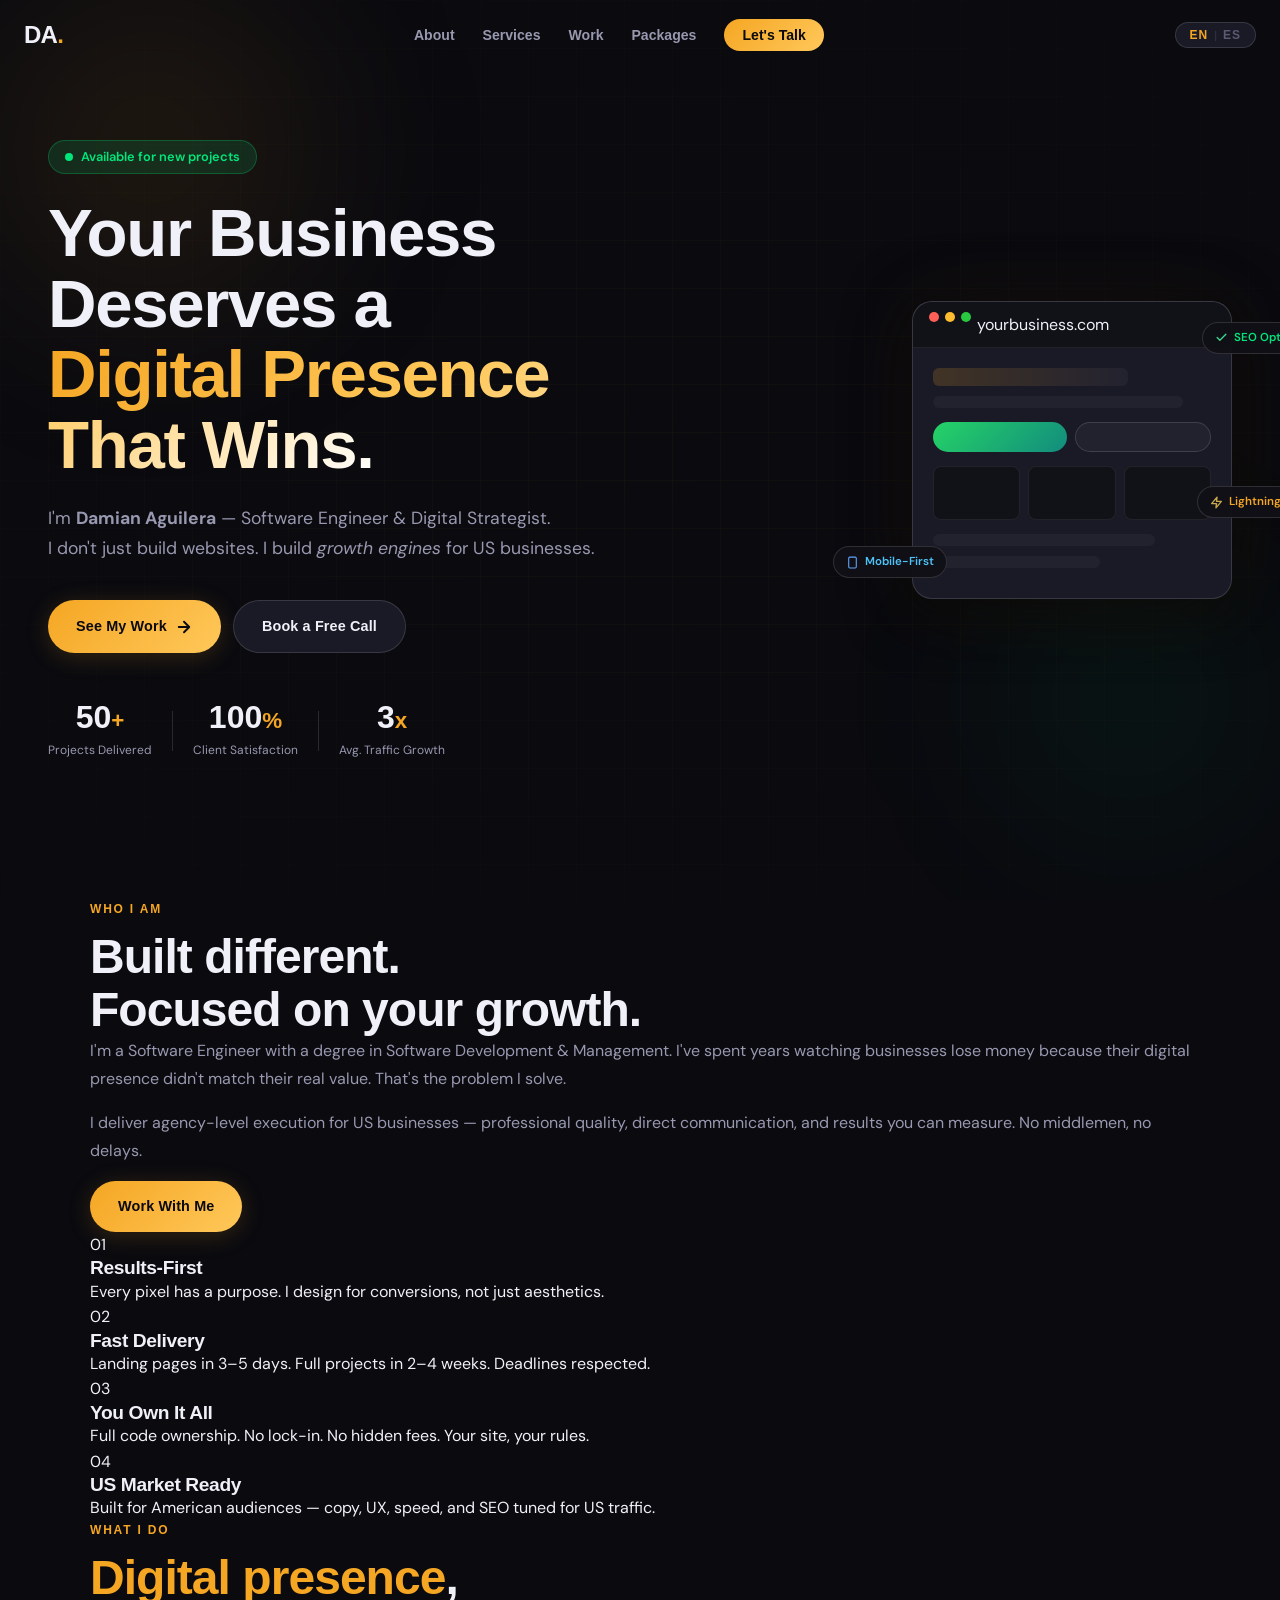
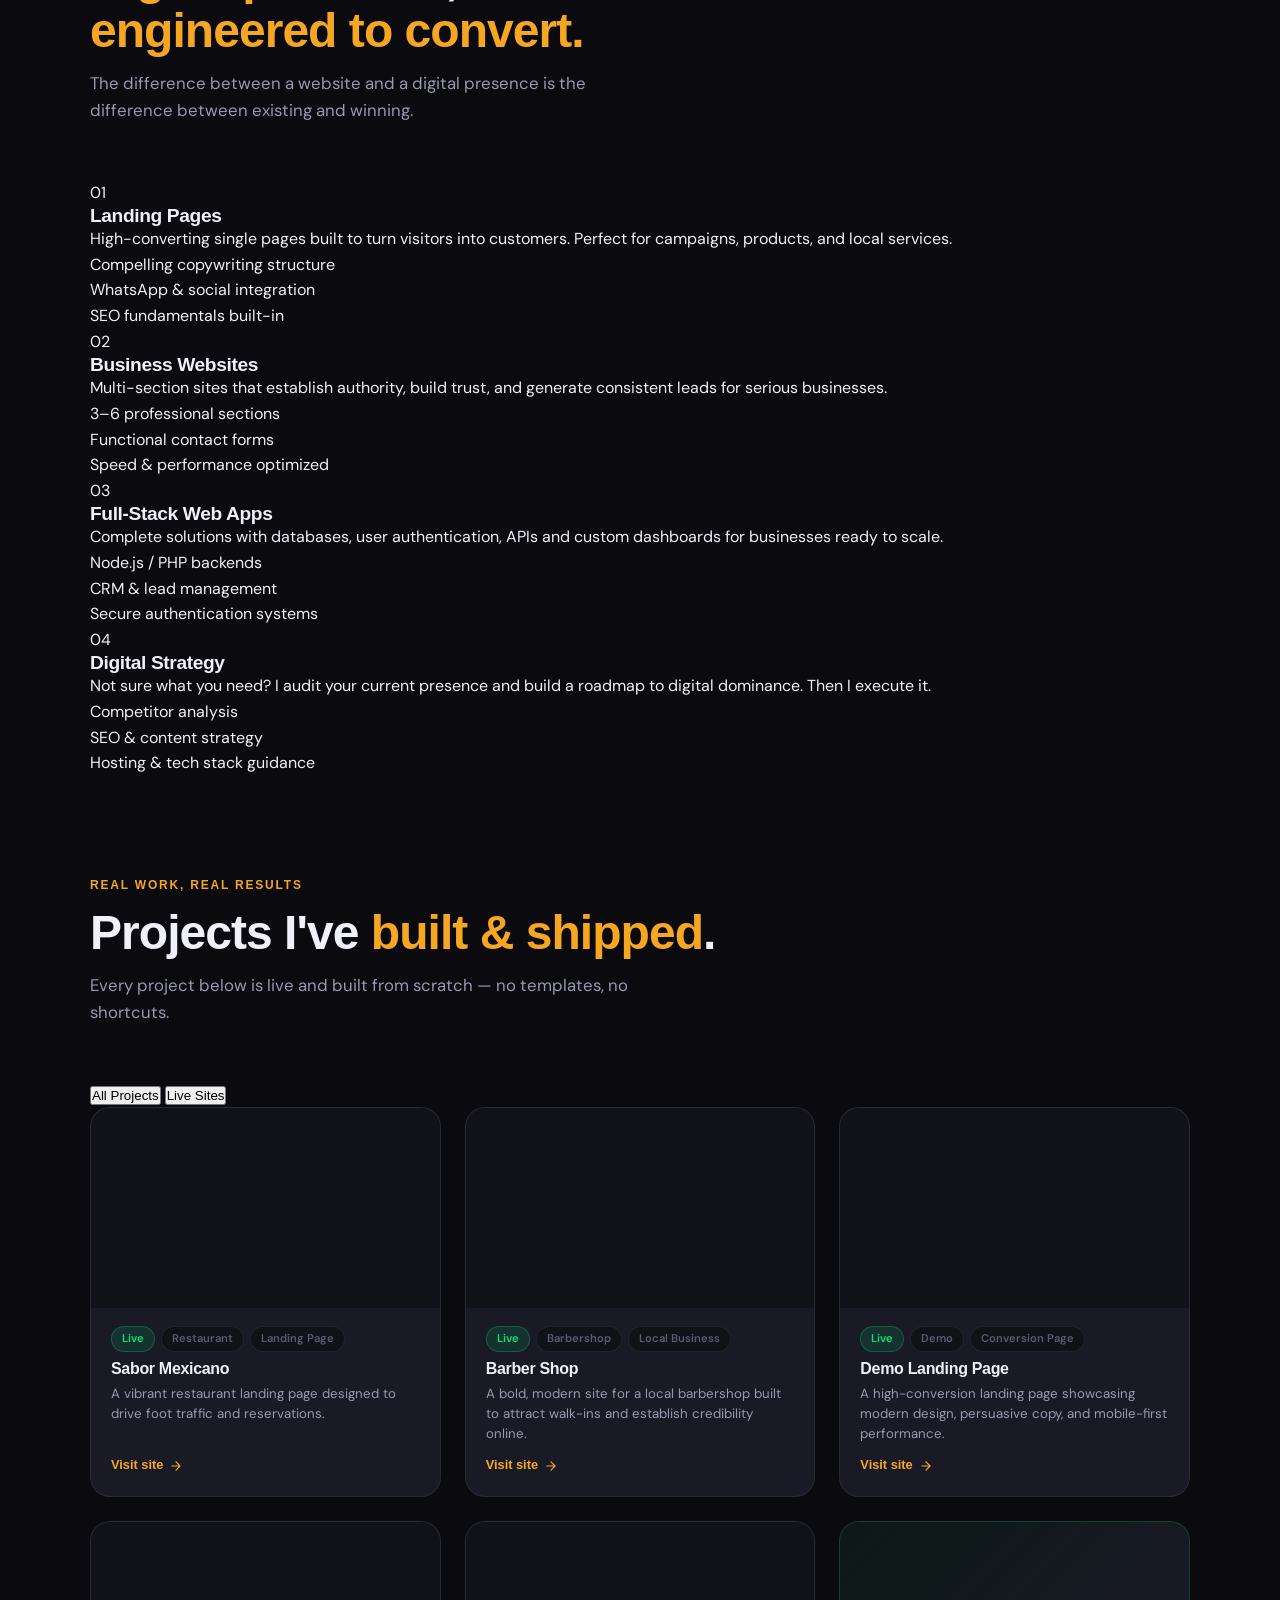
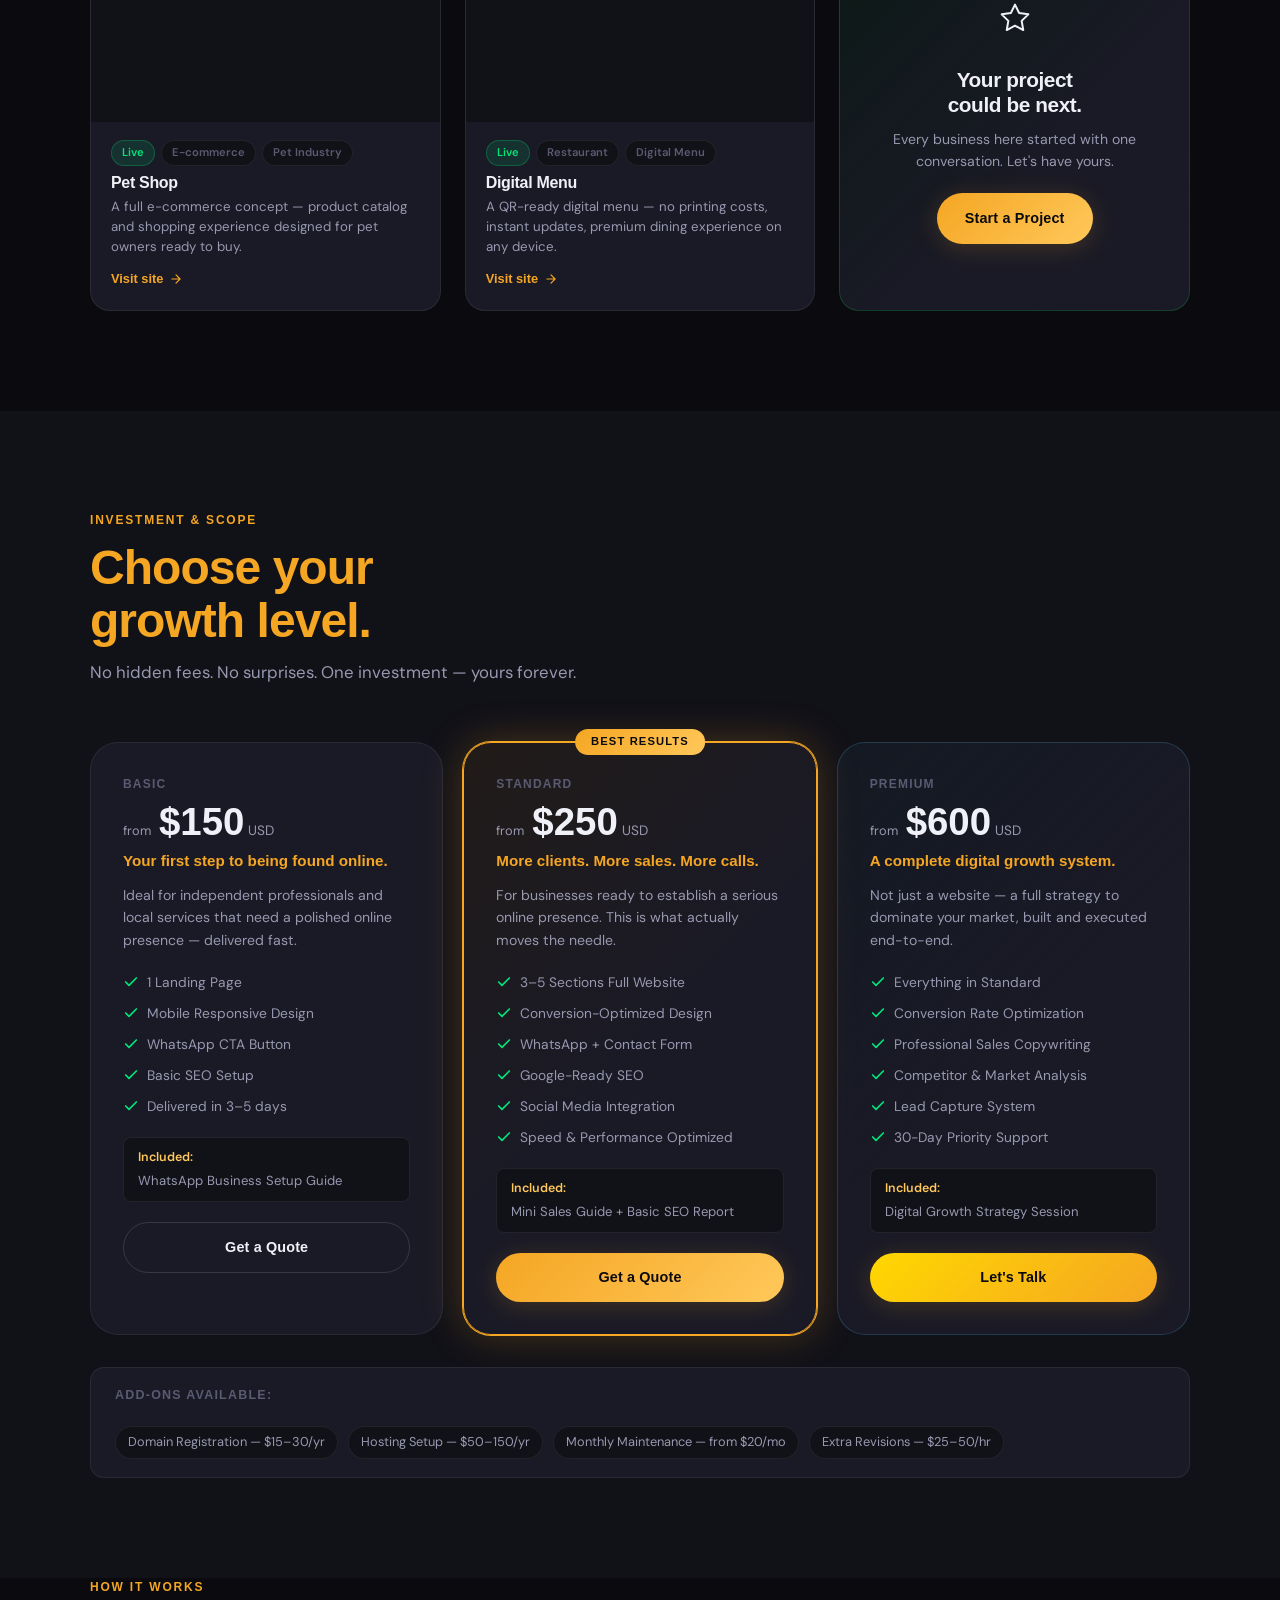
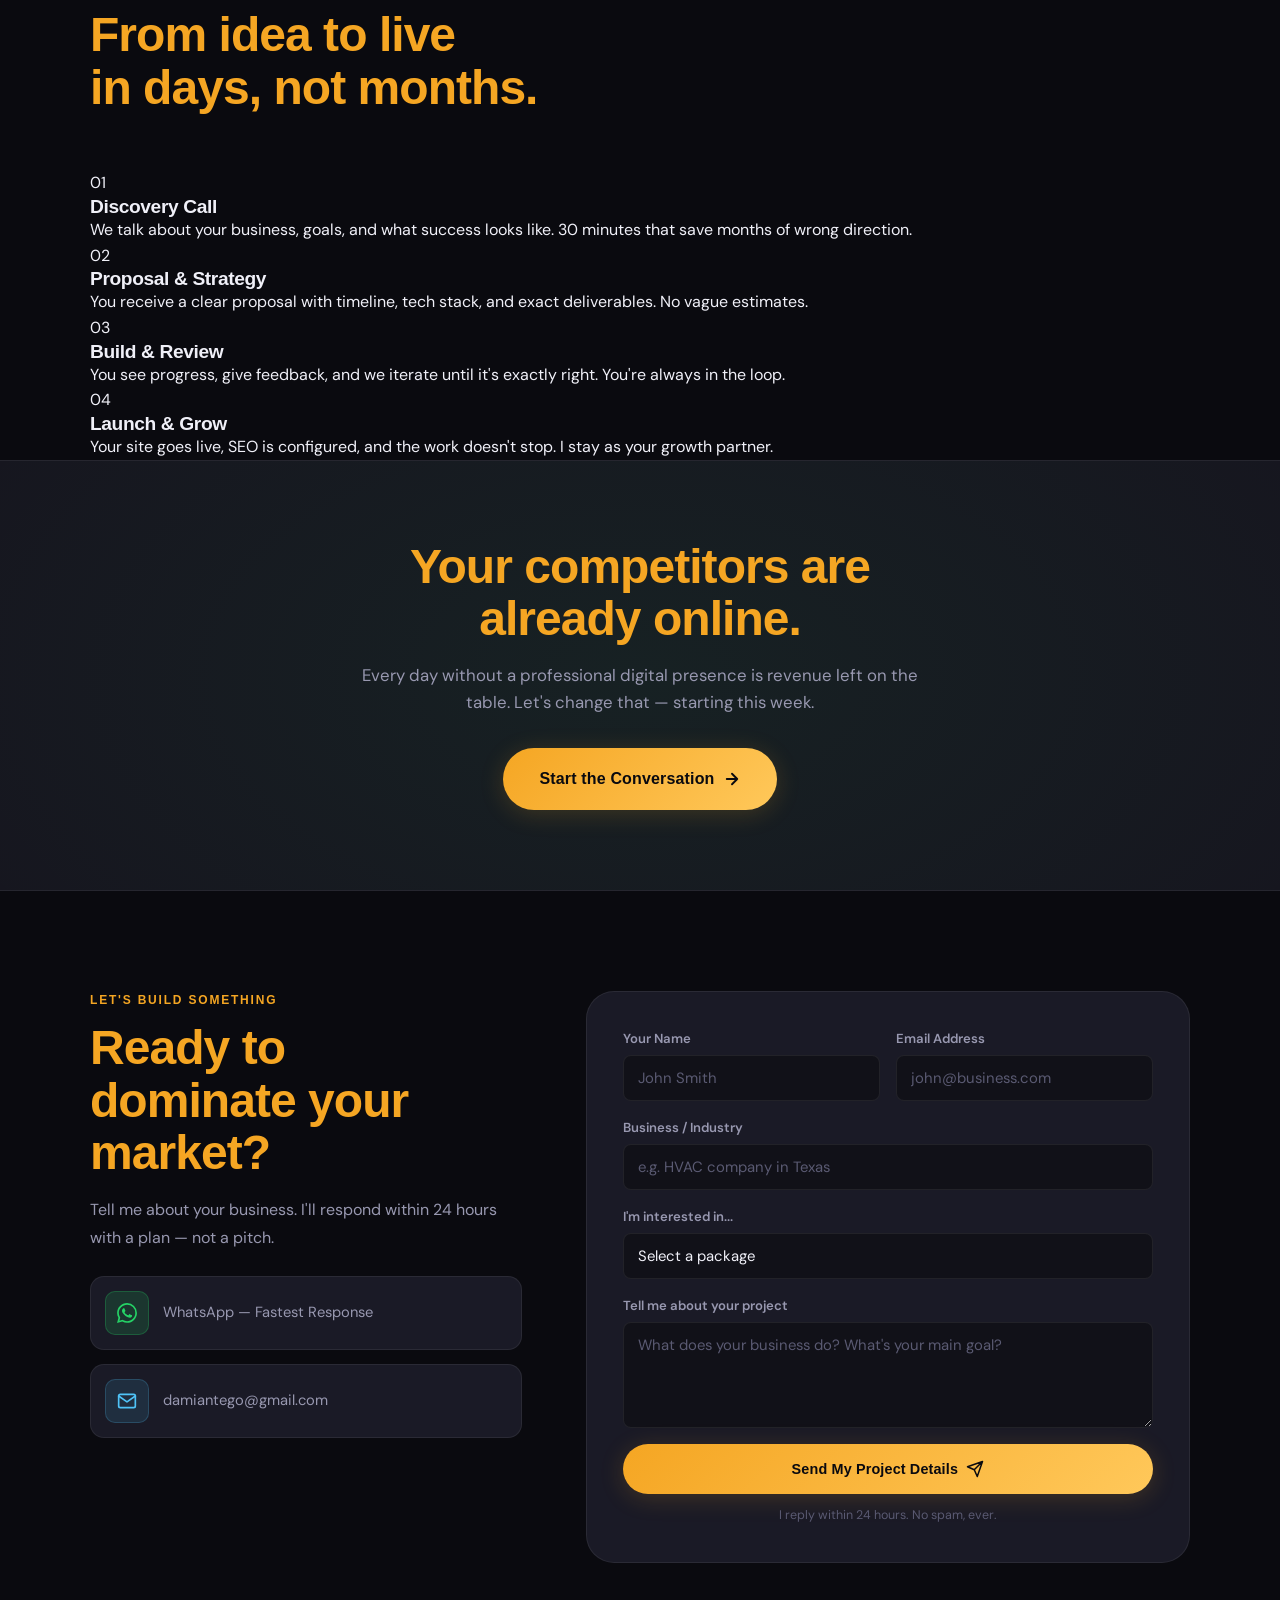
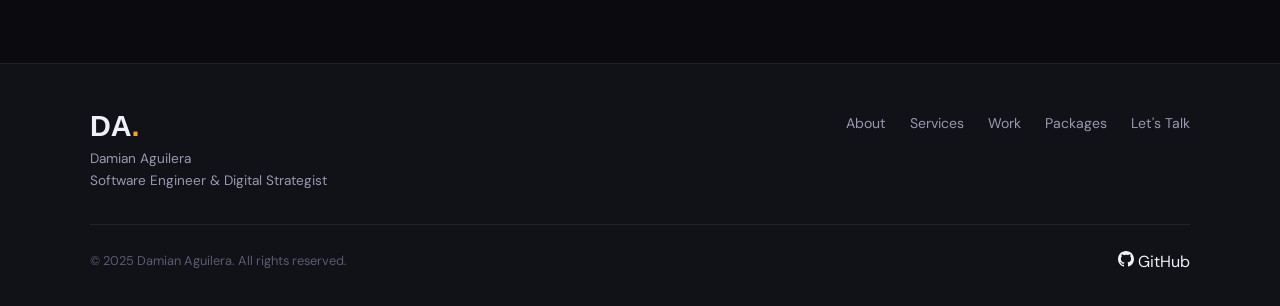
==== commit fd6f3d4a: "Update index.html" ====
--- a/index.html
+++ b/index.html
@@ -7,328 +7,8 @@
   <meta name="description" content="I build digital presence that converts. Websites, strategy, and growth for US businesses ready to dominate online.">
   <link rel="preconnect" href="https://fonts.googleapis.com">
   <link rel="preconnect" href="https://fonts.gstatic.com" crossorigin>
-  <link href="https://fonts.googleapis.com/css2?family=Fraunces:ital,opsz,wght@0,9..144,300;0,9..144,700;0,9..144,900;1,9..144,300;1,9..144,700&family=DM+Sans:ital,opsz,wght@0,9..40,300;0,9..40,400;0,9..40,500;0,9..40,600;1,9..40,300&display=swap" rel="stylesheet">
-  <style>
-/* ── TOKENS ─────────────────────────────────────────────── */
-:root {
-  --bg:       #08080d;
-  --bg-2:     #0e0e16;
-  --bg-3:     #13131e;
-  --surface:  #181825;
-  --surface-2:#1e1e2e;
-  --border:   rgba(255,255,255,0.06);
-  --border-2: rgba(255,255,255,0.11);
-
-  --gold:     #c9a84c;
-  --gold-lt:  #e8c97a;
-  --gold-glow:rgba(201,168,76,0.18);
-  --green:    #3dd68c;
-  --green-dim:rgba(61,214,140,0.09);
-  --blue:     #60a5fa;
-  --text:     #ede8e0;
-  --text-2:   #8a8496;
-  --text-3:   #4a4558;
-
-  --ff-head: 'Fraunces', Georgia, serif;
-  --ff-body: 'DM Sans', sans-serif;
-
-  --r-sm: 6px;  --r-md: 12px;  --r-lg: 18px;  --r-xl: 26px;
-  --ease: cubic-bezier(0.16,1,0.3,1);
-}
-
-/* ── RESET ──────────────────────────────────────────────── */
-*,*::before,*::after{box-sizing:border-box;margin:0;padding:0}
-html{scroll-behavior:smooth}
-body{background:var(--bg);color:var(--text);font-family:var(--ff-body);line-height:1.65;overflow-x:hidden;-webkit-font-smoothing:antialiased}
-a{text-decoration:none;color:inherit}
-ul{list-style:none}
-.container{max-width:1120px;margin:0 auto;padding:0 28px}
-
-/* ── TYPE ───────────────────────────────────────────────── */
-h1,h2,h3{font-family:var(--ff-head);line-height:1.07;letter-spacing:-0.025em}
-h2{font-size:clamp(2.2rem,5vw,3.2rem);font-weight:900}
-h3{font-size:1.15rem;font-weight:700}
-.overline{font-family:var(--ff-body);font-size:.72rem;font-weight:600;text-transform:uppercase;letter-spacing:.18em;color:var(--gold);margin-bottom:14px;display:block}
-.body-text{color:var(--text-2);line-height:1.8;margin-bottom:16px}
-.section-sub{color:var(--text-2);font-size:1rem;max-width:520px;margin-top:14px;line-height:1.75}
-.section-header{margin-bottom:60px}
-.gold{color:var(--gold)}
-em{font-family:var(--ff-head);font-style:italic;color:var(--gold-lt)}
-
-/* ── ANIMATIONS ─────────────────────────────────────────── */
-.will-animate{opacity:0;transform:translateY(24px);transition:opacity .75s var(--ease),transform .75s var(--ease)}
-.is-visible{opacity:1;transform:none}
-.d1{transition-delay:.08s}.d2{transition-delay:.18s}.d3{transition-delay:.28s}.d4{transition-delay:.38s}
-
-/* ── BUTTONS ────────────────────────────────────────────── */
-.btn{display:inline-flex;align-items:center;gap:9px;font-family:var(--ff-body);font-weight:600;font-size:.88rem;padding:13px 26px;border-radius:4px;border:none;cursor:pointer;transition:transform .22s var(--ease),box-shadow .22s,background .15s;white-space:nowrap;letter-spacing:.01em}
-.btn svg{transition:transform .2s var(--ease)}
-.btn:hover svg{transform:translateX(3px)}
-
-.btn--primary{background:var(--gold);color:#08080d}
-.btn--primary:hover{background:var(--gold-lt);transform:translateY(-2px);box-shadow:0 8px 28px var(--gold-glow)}
-.btn--ghost{background:transparent;color:var(--text);border:1px solid var(--border-2)}
-.btn--ghost:hover{border-color:var(--gold);color:var(--gold);transform:translateY(-2px)}
-.btn--outline{background:transparent;color:var(--gold);border:1px solid var(--gold)}
-.btn--outline:hover{background:var(--gold);color:#08080d;transform:translateY(-2px)}
-.btn--full{width:100%;justify-content:center;padding:15px}
-
-/* ── NAV ────────────────────────────────────────────────── */
-.nav{position:fixed;top:0;left:0;right:0;z-index:100;display:flex;align-items:center;justify-content:space-between;padding:22px 40px;gap:20px;transition:background .3s,padding .3s,border-bottom .3s}
-.nav.scrolled{background:rgba(8,8,13,.96);backdrop-filter:blur(20px);border-bottom:1px solid var(--border);padding:14px 40px}
-.nav__logo{font-family:var(--ff-head);font-size:1.35rem;font-weight:900;letter-spacing:-.04em;font-style:italic}
-.nav__logo span{color:var(--gold)}
-.nav__links{display:flex;align-items:center;gap:32px;flex:1;justify-content:center}
-.nav__links a{font-size:.84rem;font-weight:500;color:var(--text-2);transition:color .15s;letter-spacing:.01em}
-.nav__links a:hover{color:var(--text)}
-.nav__cta{background:var(--gold)!important;color:#08080d!important;padding:9px 20px;border-radius:4px;font-weight:600!important}
-.nav__cta:hover{background:var(--gold-lt)!important;box-shadow:0 4px 18px var(--gold-glow)}
-.nav__menu-btn{display:none;flex-direction:column;gap:5px;background:none;border:none;cursor:pointer;padding:4px}
-.nav__menu-btn span{display:block;width:22px;height:1.5px;background:var(--text);border-radius:2px;transition:transform .3s,opacity .3s}
-.nav__menu-btn.open span:nth-child(1){transform:translateY(6.5px) rotate(45deg)}
-.nav__menu-btn.open span:nth-child(2){opacity:0}
-.nav__menu-btn.open span:nth-child(3){transform:translateY(-6.5px) rotate(-45deg)}
-.lang-toggle{display:flex;align-items:center;gap:3px;background:var(--surface);border:1px solid var(--border-2);border-radius:4px;padding:6px 12px;cursor:pointer;flex-shrink:0;transition:border-color .2s}
-.lang-toggle:hover{border-color:var(--gold)}
-.lang-toggle__option{font-size:.72rem;font-weight:600;color:var(--text-3);letter-spacing:.1em}
-.lang-toggle__option--active{color:var(--gold)}
-.lang-toggle__divider{font-size:.68rem;color:var(--border-2);margin:0 1px}
-
-/* ── HERO ───────────────────────────────────────────────── */
-.hero{min-height:100vh;display:grid;grid-template-columns:1fr 420px;gap:60px;align-items:center;padding:120px 0 80px;max-width:1120px;margin:0 auto;padding-left:28px;padding-right:28px;position:relative}
-.hero::before{content:'';position:absolute;top:0;left:-200px;right:-200px;bottom:0;background:radial-gradient(ellipse 60% 50% at 30% 40%,rgba(201,168,76,.06),transparent);pointer-events:none}
-
-.hero__eyebrow{display:flex;align-items:center;gap:10px;margin-bottom:28px}
-.hero__dot{width:7px;height:7px;background:var(--green);border-radius:50%;animation:pulse-dot 2.2s infinite}
-@keyframes pulse-dot{0%,100%{opacity:1;box-shadow:0 0 0 0 rgba(61,214,140,.4)}60%{opacity:.8;box-shadow:0 0 0 6px rgba(61,214,140,0)}}
-.hero__eyebrow span{font-size:.8rem;font-weight:500;color:var(--text-2);letter-spacing:.02em}
-
-.hero__headline{font-size:clamp(3rem,5.5vw,4.6rem);font-weight:900;line-height:1.03;margin-bottom:26px}
-.hero__headline .line{display:block}
-.hero__headline .accent{font-style:italic;color:var(--gold)}
-.hero__sub{font-size:1.05rem;color:var(--text-2);margin-bottom:40px;max-width:480px;line-height:1.8}
-.hero__sub strong{color:var(--text);font-weight:500}
-.hero__actions{display:flex;gap:12px;flex-wrap:wrap;margin-bottom:56px}
-.hero__stats{display:flex;align-items:center;gap:0;border:1px solid var(--border);border-radius:var(--r-md);overflow:hidden;background:var(--surface);width:fit-content}
-.stat{padding:18px 28px;text-align:center;position:relative}
-.stat+.stat::before{content:'';position:absolute;left:0;top:20%;bottom:20%;width:1px;background:var(--border)}
-.stat__n{font-family:var(--ff-head);font-size:1.9rem;font-weight:900;line-height:1;display:block}
-.stat__suffix{font-family:var(--ff-head);font-size:1.2rem;color:var(--gold)}
-.stat__l{font-size:.72rem;color:var(--text-3);display:block;margin-top:3px;letter-spacing:.04em}
-
-/* Mockup */
-.hero__visual{position:relative}
-.mockup{background:var(--surface);border:1px solid var(--border-2);border-radius:var(--r-lg);overflow:hidden;box-shadow:0 24px 80px rgba(0,0,0,.5);position:relative}
-.mockup__bar{background:var(--bg-2);padding:11px 16px;display:flex;align-items:center;gap:7px;border-bottom:1px solid var(--border)}
-.mockup__bar .dot{width:9px;height:9px;border-radius:50%}
-.mockup__bar .dot:nth-child(1){background:#ff5f57}
-.mockup__bar .dot:nth-child(2){background:#febc2e}
-.mockup__bar .dot:nth-child(3){background:#28c840}
-.mockup__bar .url{flex:1;background:var(--surface);border-radius:4px;padding:4px 10px;font-size:.72rem;color:var(--text-3);margin:0 8px}
-.mockup__body{padding:22px}
-.mockup__hero{background:linear-gradient(135deg,var(--bg-3),var(--surface-2));border-radius:var(--r-sm);padding:24px;margin-bottom:14px}
-.mockup__tag-row{display:flex;gap:6px;margin-bottom:16px}
-.mockup__tag-sim{height:20px;border-radius:3px;background:var(--gold-glow);border:1px solid rgba(201,168,76,.2)}
-.mockup__tag-sim:first-child{width:72px}.mockup__tag-sim:last-child{width:50px;background:var(--green-dim);border-color:rgba(61,214,140,.2)}
-.mockup__h{background:linear-gradient(90deg,var(--gold-lt),var(--gold));border-radius:3px;margin-bottom:8px;animation:shimmer 2.8s infinite}
-.mockup__h--1{height:20px;width:85%}
-.mockup__h--2{height:20px;width:70%}
-.mockup__h--3{height:13px;width:90%;background:var(--surface-2);margin-top:12px}
-.mockup__h--4{height:13px;width:75%;background:var(--surface-2)}
-@keyframes shimmer{0%,100%{opacity:.7}50%{opacity:1}}
-.mockup__btn-row{display:flex;gap:8px;margin-top:16px}
-.mockup__btn{height:32px;border-radius:4px;flex:1;background:var(--gold);animation:shimmer 3s infinite .3s}
-.mockup__btn--ghost{background:transparent;border:1px solid var(--border-2);animation-delay:.6s}
-.mockup__cards{display:grid;grid-template-columns:repeat(3,1fr);gap:10px}
-.mockup__card{background:var(--bg-2);border-radius:var(--r-sm);padding:12px;border:1px solid var(--border)}
-.mockup__card-icon{width:24px;height:24px;background:var(--gold-glow);border-radius:4px;margin-bottom:8px}
-.mockup__card-line{height:8px;background:var(--surface-2);border-radius:3px;margin-bottom:5px}
-.mockup__card-line:last-child{width:60%}
-.mockup__float{position:absolute;background:var(--bg-2);border:1px solid var(--border-2);border-radius:var(--r-sm);padding:9px 13px;font-size:.72rem;font-weight:600;display:flex;align-items:center;gap:7px;animation:float 4s ease-in-out infinite;white-space:nowrap;box-shadow:0 8px 24px rgba(0,0,0,.3)}
-.mockup__float--1{top:-16px;right:-20px;color:var(--green);border-color:rgba(61,214,140,.2);animation-delay:0s}
-.mockup__float--2{bottom:60px;right:-24px;color:var(--gold);border-color:rgba(201,168,76,.2);animation-delay:1.4s}
-.mockup__float--3{bottom:-10px;left:-20px;color:var(--blue);border-color:rgba(96,165,250,.2);animation-delay:.7s}
-.mockup__float-dot{width:7px;height:7px;border-radius:50%;flex-shrink:0}
-.mockup__float--1 .mockup__float-dot{background:var(--green)}
-.mockup__float--2 .mockup__float-dot{background:var(--gold)}
-.mockup__float--3 .mockup__float-dot{background:var(--blue)}
-@keyframes float{0%,100%{transform:translateY(0)}50%{transform:translateY(-7px)}}
-
-/* ── ABOUT ──────────────────────────────────────────────── */
-.about{padding:110px 0;border-top:1px solid var(--border)}
-.about__inner{display:grid;grid-template-columns:1fr 1fr;gap:80px;align-items:center}
-.about__label{display:inline-block;font-size:.72rem;font-weight:600;color:var(--gold);letter-spacing:.15em;text-transform:uppercase;border:1px solid rgba(201,168,76,.25);border-radius:4px;padding:5px 12px;margin-bottom:20px}
-.about__cards{display:grid;grid-template-columns:1fr 1fr;gap:14px}
-.value-card{background:var(--surface);border:1px solid var(--border);border-radius:var(--r-md);padding:24px;transition:border-color .3s,transform .3s}
-.value-card:hover{border-color:var(--border-2);transform:translateY(-3px)}
-.value-card__num{font-family:var(--ff-head);font-size:.72rem;font-weight:700;color:var(--gold);letter-spacing:.1em;margin-bottom:12px;display:block}
-.value-card h3{font-size:1rem;margin-bottom:8px}
-.value-card p{font-size:.85rem;color:var(--text-2);line-height:1.6}
-
-/* ── SERVICES ───────────────────────────────────────────── */
-.services{padding:110px 0;background:var(--bg-2);border-top:1px solid var(--border)}
-.services__grid{display:grid;grid-template-columns:repeat(2,1fr);gap:2px;background:var(--border);border:1px solid var(--border);border-radius:var(--r-lg);overflow:hidden}
-.service-card{background:var(--bg-2);padding:40px;transition:background .25s}
-.service-card:hover{background:var(--surface)}
-.service-card__num{font-family:var(--ff-head);font-size:.72rem;font-weight:700;color:var(--gold);letter-spacing:.1em;margin-bottom:18px;display:block}
-.service-card h3{font-size:1.2rem;margin-bottom:12px}
-.service-card p{font-size:.9rem;color:var(--text-2);line-height:1.7;margin-bottom:20px}
-.service-card__list{display:flex;flex-direction:column;gap:8px}
-.service-card__list li{font-size:.83rem;color:var(--text-3);display:flex;align-items:center;gap:8px}
-.service-card__list li::before{content:'';width:4px;height:4px;background:var(--gold);border-radius:50%;flex-shrink:0}
-.service-card--accent{background:linear-gradient(135deg,rgba(201,168,76,.06),var(--bg-2) 60%)}
-.service-card--accent:hover{background:linear-gradient(135deg,rgba(201,168,76,.1),var(--surface) 60%)}
-
-/* ── PORTFOLIO ──────────────────────────────────────────── */
-.portfolio{padding:110px 0;border-top:1px solid var(--border)}
-.portfolio__filters{display:flex;gap:8px;margin-bottom:40px}
-.pf-btn{font-family:var(--ff-body);font-size:.82rem;font-weight:600;padding:8px 18px;border-radius:4px;border:1px solid var(--border);background:transparent;color:var(--text-2);cursor:pointer;transition:all .2s;letter-spacing:.02em}
-.pf-btn--active,.pf-btn:hover{background:var(--gold);color:#08080d;border-color:var(--gold)}
-.portfolio__grid{display:grid;grid-template-columns:repeat(3,1fr);gap:20px}
-.pj-card{background:var(--surface);border:1px solid var(--border);border-radius:var(--r-md);overflow:hidden;display:flex;flex-direction:column;transition:border-color .3s,transform .3s,box-shadow .3s}
-.pj-card:hover{border-color:var(--border-2);transform:translateY(-4px);box-shadow:0 16px 48px rgba(0,0,0,.4)}
-.pj-card__preview{position:relative;height:195px;overflow:hidden;background:var(--bg-2);flex-shrink:0}
-.pj-card__preview iframe{width:200%;height:200%;transform:scale(.5);transform-origin:top left;border:none;pointer-events:none;display:block}
-.pj-card__overlay{position:absolute;inset:0;background:rgba(8,8,13,.82);display:flex;align-items:center;justify-content:center;opacity:0;transition:opacity .3s;backdrop-filter:blur(6px)}
-.pj-card:hover .pj-card__overlay{opacity:1}
-.pj-card__view-btn{display:inline-flex;align-items:center;gap:8px;font-size:.82rem;font-weight:600;color:#08080d;background:var(--gold);padding:10px 20px;border-radius:4px;transition:transform .2s,background .2s}
-.pj-card__view-btn:hover{background:var(--gold-lt);transform:scale(1.04)}
-.pj-card__info{padding:18px 20px 22px;display:flex;flex-direction:column;flex:1}
-.pj-card__meta{display:flex;flex-wrap:wrap;gap:6px;margin-bottom:9px}
-.pj-card__tag{font-size:.68rem;font-weight:600;padding:3px 9px;border-radius:3px;background:var(--bg-2);border:1px solid var(--border);color:var(--text-3);letter-spacing:.04em}
-.pj-card__tag--live{background:var(--green-dim);border-color:rgba(61,214,140,.2);color:var(--green)}
-.pj-card__info h3{font-size:.98rem;margin-bottom:6px}
-.pj-card__info p{font-size:.83rem;color:var(--text-2);line-height:1.55;flex:1;margin-bottom:14px}
-.pj-card__link{display:inline-flex;align-items:center;gap:6px;font-size:.8rem;font-weight:600;color:var(--gold);transition:gap .15s}
-.pj-card__link:hover{gap:10px}
-
-.pj-card--cta{background:var(--bg-2);border-color:var(--border-2);align-items:center;justify-content:center;min-height:320px}
-.pj-card--cta:hover{border-color:var(--gold);box-shadow:0 0 48px var(--gold-glow)}
-.pj-card__cta-inner{text-align:center;padding:36px 28px}
-.pj-card__cta-inner h3{font-family:var(--ff-head);font-size:1.5rem;font-weight:900;margin-bottom:12px;line-height:1.2}
-.pj-card__cta-inner p{font-size:.88rem;color:var(--text-2);margin-bottom:22px;line-height:1.6}
-
-/* ── PACKAGES ───────────────────────────────────────────── */
-.packages{padding:110px 0;background:var(--bg-2);border-top:1px solid var(--border)}
-.packages__grid{display:grid;grid-template-columns:repeat(3,1fr);gap:16px;margin-bottom:28px}
-.pkg-card{background:var(--bg-3);border:1px solid var(--border);border-radius:var(--r-lg);padding:34px;position:relative;transition:border-color .3s,transform .3s}
-.pkg-card:hover{transform:translateY(-4px)}
-.pkg-card--popular{border-color:var(--gold);background:linear-gradient(160deg,rgba(201,168,76,.07),var(--bg-3) 55%)}
-.pkg-card--popular:hover{box-shadow:0 20px 60px var(--gold-glow)}
-.pkg-card--premium{border-color:rgba(96,165,250,.18);background:linear-gradient(160deg,rgba(96,165,250,.04),var(--bg-3) 55%)}
-.pkg-card__popular-label{position:absolute;top:-13px;left:50%;transform:translateX(-50%);background:var(--gold);color:#08080d;font-size:.68rem;font-weight:700;text-transform:uppercase;letter-spacing:.12em;padding:4px 16px;border-radius:3px;white-space:nowrap}
-.pkg-card__name{font-size:.7rem;font-weight:600;color:var(--text-3);text-transform:uppercase;letter-spacing:.14em;margin-bottom:6px}
-.pkg-card__price{display:flex;align-items:baseline;gap:4px;margin-bottom:6px}
-.pkg-card__from{font-size:.8rem;color:var(--text-2)}
-.pkg-card__amount{font-family:var(--ff-head);font-size:2.6rem;font-weight:900;line-height:1}
-.pkg-card__currency{font-size:.85rem;color:var(--text-2)}
-.pkg-card__tagline{font-family:var(--ff-head);font-style:italic;font-size:.95rem;color:var(--gold-lt);margin-bottom:10px}
-.pkg-card__desc{font-size:.86rem;color:var(--text-2);margin-bottom:22px;line-height:1.65}
-.pkg-card__features{display:flex;flex-direction:column;gap:9px;margin-bottom:22px;border-top:1px solid var(--border);padding-top:18px}
-.pkg-card__features li{display:flex;align-items:flex-start;gap:9px;font-size:.85rem;color:var(--text-2);line-height:1.4}
-.pkg-card__features li::before{content:'';width:5px;height:5px;background:var(--green);border-radius:50%;flex-shrink:0;margin-top:6px}
-.pkg-card__bonus{font-size:.8rem;color:var(--text-3);border-top:1px solid var(--border);padding-top:14px;margin-bottom:20px;line-height:1.5}
-.pkg-card__bonus strong{display:block;color:var(--gold);font-size:.76rem;letter-spacing:.06em;text-transform:uppercase;margin-bottom:3px}
-.pkg-card__btn{display:flex;width:100%;justify-content:center;padding:12px 20px;font-size:.86rem}
-
-.extras{background:var(--surface);border:1px solid var(--border);border-radius:var(--r-md);padding:18px 24px;display:flex;align-items:center;gap:24px;flex-wrap:wrap}
-.extras__label{font-size:.72rem;font-weight:600;color:var(--text-3);text-transform:uppercase;letter-spacing:.12em;white-space:nowrap}
-.extras__pills{display:flex;flex-wrap:wrap;gap:8px}
-.extras__pills span{font-size:.8rem;color:var(--text-2);background:var(--bg-2);border:1px solid var(--border);border-radius:3px;padding:5px 12px}
-
-/* ── PROCESS ────────────────────────────────────────────── */
-.process{padding:110px 0;border-top:1px solid var(--border)}
-.process__grid{display:grid;grid-template-columns:repeat(4,1fr);gap:0;border:1px solid var(--border);border-radius:var(--r-lg);overflow:hidden;background:var(--border)}
-.process__step{background:var(--surface);padding:36px 28px;position:relative}
-.process__step-num{font-family:var(--ff-head);font-size:3rem;font-weight:900;color:rgba(201,168,76,.12);line-height:1;margin-bottom:20px;display:block}
-.process__step h3{font-size:1rem;margin-bottom:10px}
-.process__step p{font-size:.85rem;color:var(--text-2);line-height:1.65}
-
-/* ── CTA BANNER ─────────────────────────────────────────── */
-.cta-banner{padding:100px 0;background:var(--bg-2);border-top:1px solid var(--border);text-align:center;position:relative;overflow:hidden}
-.cta-banner::before{content:'';position:absolute;inset:0;background:radial-gradient(ellipse 70% 80% at 50% 50%,rgba(201,168,76,.05),transparent);pointer-events:none}
-.cta-banner__inner{position:relative;z-index:1}
-.cta-banner h2{margin-bottom:18px}
-.cta-banner p{color:var(--text-2);font-size:1.05rem;max-width:520px;margin:0 auto 36px;line-height:1.75}
-.cta-banner .btn{margin:0 auto}
-
-/* ── CONTACT ────────────────────────────────────────────── */
-.contact{padding:110px 0;border-top:1px solid var(--border)}
-.contact__inner{display:grid;grid-template-columns:1fr 1.5fr;gap:72px;align-items:start}
-.contact__channels{display:flex;flex-direction:column;gap:12px;margin-top:28px}
-.channel-link{display:flex;align-items:center;gap:14px;padding:14px 16px;border-radius:var(--r-md);border:1px solid var(--border);background:var(--surface);transition:border-color .2s,transform .2s}
-.channel-link:hover{border-color:var(--border-2);transform:translateX(4px)}
-.channel-link__icon{width:42px;height:42px;border-radius:8px;display:flex;align-items:center;justify-content:center;flex-shrink:0}
-.channel-link__icon--wa{background:rgba(37,211,102,.12);color:#25d366}
-.channel-link__icon--email{background:var(--gold-glow);color:var(--gold)}
-.channel-link__text{font-size:.9rem;font-weight:500;color:var(--text)}
-.channel-link__sub{font-size:.78rem;color:var(--text-3);display:block;margin-top:1px}
-
-.contact__form{background:var(--surface);border:1px solid var(--border);border-radius:var(--r-xl);padding:38px}
-.form-row{display:grid;grid-template-columns:1fr 1fr;gap:16px}
-.form-group{display:flex;flex-direction:column;gap:7px;margin-bottom:16px}
-.form-group label{font-size:.8rem;font-weight:600;color:var(--text-3);letter-spacing:.04em;text-transform:uppercase}
-.form-group input,.form-group select,.form-group textarea{background:var(--bg-2);border:1px solid var(--border);border-radius:var(--r-sm);padding:12px 14px;font-family:var(--ff-body);font-size:.92rem;color:var(--text);transition:border-color .15s;-webkit-appearance:none}
-.form-group input::placeholder,.form-group textarea::placeholder{color:var(--text-3)}
-.form-group input:focus,.form-group select:focus,.form-group textarea:focus{outline:none;border-color:var(--gold)}
-.form-group select option{background:var(--bg-2)}
-.form-group textarea{resize:vertical;min-height:100px}
-.form__note{text-align:center;font-size:.77rem;color:var(--text-3);margin-top:12px}
-.form__success{display:none;align-items:center;justify-content:center;gap:10px;margin-top:16px;padding:14px;background:var(--green-dim);border:1px solid rgba(61,214,140,.2);border-radius:var(--r-sm);font-size:.9rem;color:var(--green);font-weight:500}
-.form__success.show{display:flex}
-
-/* ── FOOTER ─────────────────────────────────────────────── */
-.footer{background:var(--bg-2);border-top:1px solid var(--border);padding:52px 0 36px}
-.footer__inner{display:flex;justify-content:space-between;align-items:flex-start;gap:32px;margin-bottom:36px;flex-wrap:wrap}
-.footer__logo{font-family:var(--ff-head);font-size:1.6rem;font-weight:900;font-style:italic;line-height:1;margin-bottom:8px}
-.footer__logo span{color:var(--gold)}
-.footer__brand p{font-size:.83rem;color:var(--text-2);line-height:1.65}
-.footer__links{display:flex;gap:24px;flex-wrap:wrap;align-items:center}
-.footer__links a{font-size:.85rem;color:var(--text-2);transition:color .15s}
-.footer__links a:hover{color:var(--gold)}
-.footer__bottom{display:flex;justify-content:space-between;align-items:center;gap:16px;padding-top:28px;border-top:1px solid var(--border);flex-wrap:wrap}
-.footer__bottom p{font-size:.78rem;color:var(--text-3)}
-.footer__gh{display:flex;align-items:center;gap:7px;font-size:.8rem;color:var(--text-3);transition:color .15s}
-.footer__gh:hover{color:var(--gold)}
-
-/* ── RESPONSIVE ─────────────────────────────────────────── */
-@media(max-width:1024px){
-  .hero{grid-template-columns:1fr;text-align:center;justify-items:center;padding-top:100px}
-  .hero__sub{margin:0 auto 40px}
-  .hero__actions{justify-content:center}
-  .hero__stats{margin:0 auto}
-  .hero__visual{display:none}
-  .about__inner{grid-template-columns:1fr;gap:50px}
-  .services__grid{grid-template-columns:1fr}
-  .portfolio__grid{grid-template-columns:repeat(2,1fr)}
-  .packages__grid{grid-template-columns:1fr}
-  .process__grid{grid-template-columns:repeat(2,1fr)}
-  .contact__inner{grid-template-columns:1fr;gap:44px}
-  .form-row{grid-template-columns:1fr}
-}
-@media(max-width:640px){
-  .nav{padding:16px 20px}
-  .nav.scrolled{padding:10px 20px}
-  .nav__links{position:fixed;top:0;right:0;width:78%;max-width:300px;height:100vh;background:rgba(8,8,13,.98);backdrop-filter:blur(22px);flex-direction:column;align-items:flex-start;justify-content:center;gap:26px;padding:40px 28px;border-left:1px solid var(--border);transform:translateX(100%);transition:transform .35s var(--ease);z-index:99}
-  .nav__links.open{transform:translateX(0)}
-  .nav__links a{font-size:1.05rem;color:var(--text)}
-  .nav__menu-btn{display:flex}
-  .nav__overlay{display:none;position:fixed;inset:0;background:rgba(0,0,0,.6);z-index:98}
-  .nav__overlay.show{display:block}
-  .lang-toggle{position:fixed;bottom:24px;right:20px;z-index:200}
-  .portfolio__grid{grid-template-columns:1fr}
-  .process__grid{grid-template-columns:1fr}
-  .contact__form{padding:24px}
-  .extras{flex-direction:column;align-items:flex-start}
-  .footer__inner{flex-direction:column}
-  .footer__bottom{flex-direction:column;text-align:center}
-  .stat{padding:14px 20px}
-  .stat__n{font-size:1.6rem}
-  .hero__headline{font-size:2.5rem}
-  h2{font-size:1.95rem}
-}
-@keyframes spin{to{transform:rotate(360deg)}}
-  </style>
+  <link href="https://fonts.googleapis.com/css2?family=Fraunces:ital,opsz,wght@0,9..144,400;0,9..144,700;0,9..144,900;1,9..144,400;1,9..144,700;1,9..144,900&family=DM+Sans:ital,opsz,wght@0,9..40,300;0,9..40,400;0,9..40,500;0,9..40,600;1,9..40,300&display=swap" rel="stylesheet">
+  <link rel="stylesheet" href="styles.css" />
 </head>
 <body>
 
@@ -339,11 +19,11 @@
       <span></span><span></span><span></span>
     </button>
     <ul class="nav__links" id="navLinks">
-      <li><a href="#about"    data-i18n="nav.about">About</a></li>
-      <li><a href="#services" data-i18n="nav.services">Services</a></li>
+      <li><a href="#about"     data-i18n="nav.about">About</a></li>
+      <li><a href="#services"  data-i18n="nav.services">Services</a></li>
       <li><a href="#portfolio" data-i18n="nav.work">Work</a></li>
-      <li><a href="#packages" data-i18n="nav.packages">Packages</a></li>
-      <li><a href="#contact"  data-i18n="nav.cta" class="nav__cta">Let's Talk</a></li>
+      <li><a href="#packages"  data-i18n="nav.packages">Packages</a></li>
+      <li><a href="#contact"   data-i18n="nav.cta" class="nav__cta">Let's Talk</a></li>
     </ul>
     <button class="lang-toggle" id="langToggle" aria-label="Switch language">
       <span class="lang-toggle__option lang-toggle__option--active" data-lang="en">EN</span>
@@ -353,128 +33,127 @@
   </nav>
 
   <!-- HERO -->
-  <section id="hero">
-    <div class="hero">
-      <div class="hero__content">
-        <div class="hero__eyebrow will-animate">
-          <span class="hero__dot"></span>
-          <span data-i18n="hero.badge">Available for new projects</span>
-        </div>
-
-        <h1 class="hero__headline will-animate d1">
-          <span class="line" data-i18n="hero.h1a">Your Business</span>
-          <span class="line" data-i18n="hero.h1b">Deserves a</span>
-          <span class="line accent" data-i18n="hero.h1c">Digital Presence</span>
-          <span class="line accent" data-i18n="hero.h1d">That Wins.</span>
-        </h1>
-
-        <p class="hero__sub will-animate d2">
-          I'm <strong>Damian Aguilera</strong> —
-          <span data-i18n="hero.role">Software Engineer &amp; Digital Strategist.</span>
-          <br>
-          <span data-i18n="hero.sub">I build <em>growth engines</em> for US businesses.</span>
-        </p>
-
-        <div class="hero__actions will-animate d3">
-          <a href="#portfolio" class="btn btn--primary">
-            <span data-i18n="hero.cta1">See My Work</span>
-            <svg width="16" height="16" viewBox="0 0 24 24" fill="none"><path d="M5 12h14M12 5l7 7-7 7" stroke="currentColor" stroke-width="2.5" stroke-linecap="round" stroke-linejoin="round"/></svg>
-          </a>
-          <a href="#contact" class="btn btn--ghost" data-i18n="hero.cta2">Book a Free Call</a>
-        </div>
-
-        <div class="hero__stats will-animate d4">
-          <div class="stat">
-            <span class="stat__n"><span class="trust__num" data-count="50">0</span><span class="stat__suffix">+</span></span>
-            <span class="stat__l" data-i18n="trust.projects">Projects Delivered</span>
-          </div>
-          <div class="stat">
-            <span class="stat__n"><span class="trust__num" data-count="100">0</span><span class="stat__suffix">%</span></span>
-            <span class="stat__l" data-i18n="trust.satisfaction">Client Satisfaction</span>
-          </div>
-          <div class="stat">
-            <span class="stat__n"><span class="trust__num" data-count="3">0</span><span class="stat__suffix">x</span></span>
-            <span class="stat__l" data-i18n="trust.growth">Avg. Traffic Growth</span>
-          </div>
-        </div>
-      </div>
-
-      <div class="hero__visual will-animate d2">
-        <div class="mockup">
-          <div class="mockup__bar">
-            <span class="dot"></span><span class="dot"></span><span class="dot"></span>
-            <span class="url">yourbusiness.com</span>
-          </div>
-          <div class="mockup__body">
-            <div class="mockup__hero">
-              <div class="mockup__tag-row">
-                <div class="mockup__tag-sim"></div>
-                <div class="mockup__tag-sim"></div>
-              </div>
-              <div class="mockup__h mockup__h--1"></div>
-              <div class="mockup__h mockup__h--2"></div>
-              <div class="mockup__h mockup__h--3"></div>
-              <div class="mockup__h mockup__h--4"></div>
-              <div class="mockup__btn-row">
-                <div class="mockup__btn"></div>
-                <div class="mockup__btn mockup__btn--ghost"></div>
-              </div>
-            </div>
-            <div class="mockup__cards">
-              <div class="mockup__card"><div class="mockup__card-icon"></div><div class="mockup__card-line"></div><div class="mockup__card-line"></div></div>
-              <div class="mockup__card"><div class="mockup__card-icon"></div><div class="mockup__card-line"></div><div class="mockup__card-line"></div></div>
-              <div class="mockup__card"><div class="mockup__card-icon"></div><div class="mockup__card-line"></div><div class="mockup__card-line"></div></div>
-            </div>
-          </div>
-          <div class="mockup__float mockup__float--1">
-            <span class="mockup__float-dot"></span>
-            SEO Optimized
-          </div>
-          <div class="mockup__float mockup__float--2">
-            <span class="mockup__float-dot"></span>
-            Lightning Fast
-          </div>
-          <div class="mockup__float mockup__float--3">
-            <span class="mockup__float-dot"></span>
-            Mobile-First
-          </div>
+  <section class="hero" id="hero">
+    <div class="hero__bg-grid"></div>
+    <div class="hero__orb hero__orb--1"></div>
+    <div class="hero__orb hero__orb--2"></div>
+
+    <div class="hero__content">
+      <div class="hero__badge anim">
+        <span class="badge__dot"></span>
+        <span data-i18n="hero.badge">Available for new projects</span>
+      </div>
+
+      <h1 class="hero__headline anim anim--d1">
+        <span data-i18n="hero.h1a">Your Business</span><br>
+        <span data-i18n="hero.h1b">Deserves a</span><br>
+        <span class="hero__highlight">
+          <span data-i18n="hero.h1c">Digital Presence</span><br>
+          <span data-i18n="hero.h1d">That Wins.</span>
+        </span>
+      </h1>
+
+      <p class="hero__sub anim anim--d2">
+        <span data-i18n="hero.intro">I'm</span> <strong>Damian Aguilera</strong> —
+        <span data-i18n="hero.role">Software Engineer &amp; Digital Strategist</span>.<br>
+        <span data-i18n="hero.sub">I don't just build websites. I build <em>growth engines</em> for US businesses.</span>
+      </p>
+
+      <div class="hero__actions anim anim--d3">
+        <a href="#portfolio" class="btn btn--primary">
+          <span data-i18n="hero.cta1">See My Work</span>
+          <svg width="18" height="18" viewBox="0 0 24 24" fill="none"><path d="M5 12h14M12 5l7 7-7 7" stroke="currentColor" stroke-width="2.5" stroke-linecap="round" stroke-linejoin="round"/></svg>
+        </a>
+        <a href="#contact" class="btn btn--ghost" data-i18n="hero.cta2">Book a Free Call</a>
+      </div>
+
+      <div class="hero__trust anim anim--d4">
+        <div class="trust__item">
+          <span class="trust__num" data-count="50">0</span><span class="trust__plus">+</span>
+          <span class="trust__label" data-i18n="trust.projects">Projects Delivered</span>
+        </div>
+        <div class="trust__divider"></div>
+        <div class="trust__item">
+          <span class="trust__num" data-count="100">0</span><span class="trust__plus">%</span>
+          <span class="trust__label" data-i18n="trust.satisfaction">Client Satisfaction</span>
+        </div>
+        <div class="trust__divider"></div>
+        <div class="trust__item">
+          <span class="trust__num" data-count="3">0</span><span class="trust__plus">x</span>
+          <span class="trust__label" data-i18n="trust.growth">Avg. Traffic Growth</span>
+        </div>
+      </div>
+    </div>
+
+    <div class="hero__visual anim anim--d2">
+      <div class="mockup">
+        <div class="mockup__bar">
+          <span></span><span></span><span></span>
+          <div class="mockup__url">yourbusiness.com</div>
+        </div>
+        <div class="mockup__screen">
+          <div class="mockup__line mockup__line--title"></div>
+          <div class="mockup__line mockup__line--sub"></div>
+          <div class="mockup__btn-row">
+            <div class="mockup__btn-sim"></div>
+            <div class="mockup__btn-sim mockup__btn-sim--ghost"></div>
+          </div>
+          <div class="mockup__card-row">
+            <div class="mockup__card"></div>
+            <div class="mockup__card"></div>
+            <div class="mockup__card"></div>
+          </div>
+          <div class="mockup__line mockup__line--short"></div>
+          <div class="mockup__line mockup__line--short mockup__line--w60"></div>
+        </div>
+        <div class="mockup__tag mockup__tag--1">
+          <svg width="13" height="13" viewBox="0 0 24 24" fill="none"><path d="M20 6L9 17l-5-5" stroke="#3dd68c" stroke-width="2.5" stroke-linecap="round" stroke-linejoin="round"/></svg>
+          SEO Optimized
+        </div>
+        <div class="mockup__tag mockup__tag--2">
+          <svg width="13" height="13" viewBox="0 0 24 24" fill="none"><path d="M13 2L3 14h9l-1 8 10-12h-9l1-8z" stroke="#c9a84c" stroke-width="2.5" stroke-linecap="round" stroke-linejoin="round"/></svg>
+          Lightning Fast
+        </div>
+        <div class="mockup__tag mockup__tag--3">
+          <svg width="13" height="13" viewBox="0 0 24 24" fill="none"><rect x="5" y="2" width="14" height="20" rx="2" stroke="#60a5fa" stroke-width="2"/></svg>
+          Mobile-First
         </div>
       </div>
     </div>
   </section>
 
   <!-- ABOUT -->
-  <section class="about" id="about">
-    <div class="container">
-      <div class="about__inner">
-        <div class="will-animate">
-          <span class="about__label" data-i18n="about.overline">Who I Am</span>
+  <section class="about-strip" id="about">
+    <div class="container">
+      <div class="about-strip__inner">
+        <div class="about-strip__text scroll-anim">
+          <p class="overline" data-i18n="about.overline">Who I Am</p>
           <h2>
-            <span data-i18n="about.h2a">Not a freelancer.</span><br>
-            <span data-i18n="about.h2b">A partner in your growth.</span>
+            <span data-i18n="about.h2a">Built different.</span><br>
+            <span data-i18n="about.h2b">Focused on your growth.</span>
           </h2>
-          <p class="body-text" style="margin-top:22px" data-i18n="about.p1">I'm a Software Engineer with a degree in Software Development &amp; Management. I've spent years watching businesses lose money because their digital presence didn't match their real value. That's the problem I fix.</p>
-          <p class="body-text" data-i18n="about.p2">Serving clients across the United States with agency-level execution — which means you get American-quality work at a fraction of agency cost.</p>
-          <a href="#contact" class="btn btn--primary" style="margin-top:8px" data-i18n="about.btn">Work With Me</a>
-        </div>
-        <div class="about__cards will-animate d2">
+          <p class="body-text" data-i18n="about.p1">I'm a Software Engineer with a degree in Software Development &amp; Management. I've spent years watching businesses lose money because their digital presence didn't match their real value. That's the problem I solve.</p>
+          <p class="body-text" data-i18n="about.p2">I deliver agency-level execution for US businesses — professional quality, direct communication, and results you can measure. No middlemen, no delays.</p>
+          <a href="#contact" class="btn btn--primary" data-i18n="about.btn">Work With Me</a>
+        </div>
+        <div class="about-strip__cards scroll-anim">
           <div class="value-card">
-            <span class="value-card__num">01</span>
+            <div class="value-card__num">01</div>
             <h3 data-i18n="vc.r.title">Results-First</h3>
             <p data-i18n="vc.r.desc">Every pixel has a purpose. I design for conversions, not just aesthetics.</p>
           </div>
           <div class="value-card">
-            <span class="value-card__num">02</span>
+            <div class="value-card__num">02</div>
             <h3 data-i18n="vc.f.title">Fast Delivery</h3>
             <p data-i18n="vc.f.desc">Landing pages in 3–5 days. Full projects in 2–4 weeks. Deadlines respected.</p>
           </div>
           <div class="value-card">
-            <span class="value-card__num">03</span>
+            <div class="value-card__num">03</div>
             <h3 data-i18n="vc.o.title">You Own It All</h3>
             <p data-i18n="vc.o.desc">Full code ownership. No lock-in. No hidden fees. Your site, your rules.</p>
           </div>
           <div class="value-card">
-            <span class="value-card__num">04</span>
+            <div class="value-card__num">04</div>
             <h3 data-i18n="vc.u.title">US Market Ready</h3>
             <p data-i18n="vc.u.desc">Built for American audiences — copy, UX, speed, and SEO tuned for US traffic.</p>
           </div>
@@ -486,14 +165,14 @@
   <!-- SERVICES -->
   <section class="services" id="services">
     <div class="container">
-      <div class="section-header will-animate">
+      <div class="section-header scroll-anim">
         <p class="overline" data-i18n="srv.overline">What I Do</p>
-        <h2>I build <em>digital presence</em>,<br><span data-i18n="srv.h2b">not just a website.</span></h2>
+        <h2><span data-i18n="srv.h2a">Digital presence</span>,<br><span data-i18n="srv.h2b">engineered to convert.</span></h2>
         <p class="section-sub" data-i18n="srv.sub">The difference between a website and a digital presence is the difference between existing and winning.</p>
       </div>
       <div class="services__grid">
-        <div class="service-card will-animate">
-          <span class="service-card__num">01</span>
+        <div class="service-card scroll-anim">
+          <div class="service-card__number">01</div>
           <h3 data-i18n="s1.title">Landing Pages</h3>
           <p data-i18n="s1.desc">High-converting single pages built to turn visitors into customers. Perfect for campaigns, products, and local services.</p>
           <ul class="service-card__list">
@@ -502,8 +181,8 @@
             <li data-i18n="s1.l3">SEO fundamentals built-in</li>
           </ul>
         </div>
-        <div class="service-card will-animate d1">
-          <span class="service-card__num">02</span>
+        <div class="service-card scroll-anim">
+          <div class="service-card__number">02</div>
           <h3 data-i18n="s2.title">Business Websites</h3>
           <p data-i18n="s2.desc">Multi-section sites that establish authority, build trust, and generate consistent leads for serious businesses.</p>
           <ul class="service-card__list">
@@ -512,8 +191,8 @@
             <li data-i18n="s2.l3">Speed &amp; performance optimized</li>
           </ul>
         </div>
-        <div class="service-card will-animate d2">
-          <span class="service-card__num">03</span>
+        <div class="service-card scroll-anim">
+          <div class="service-card__number">03</div>
           <h3 data-i18n="s3.title">Full-Stack Web Apps</h3>
           <p data-i18n="s3.desc">Complete solutions with databases, user authentication, APIs and custom dashboards for businesses ready to scale.</p>
           <ul class="service-card__list">
@@ -522,10 +201,10 @@
             <li data-i18n="s3.l3">Secure authentication systems</li>
           </ul>
         </div>
-        <div class="service-card service-card--accent will-animate d3">
-          <span class="service-card__num">04</span>
+        <div class="service-card service-card--accent scroll-anim">
+          <div class="service-card__number">04</div>
           <h3 data-i18n="s4.title">Digital Strategy</h3>
-          <p data-i18n="s4.desc">Not sure what you need? I audit your current presence and create a roadmap to digital dominance. Then I execute it.</p>
+          <p data-i18n="s4.desc">Not sure what you need? I audit your current presence and build a roadmap to digital dominance. Then I execute it.</p>
           <ul class="service-card__list">
             <li data-i18n="s4.l1">Competitor analysis</li>
             <li data-i18n="s4.l2">SEO &amp; content strategy</li>
@@ -539,24 +218,25 @@
   <!-- PORTFOLIO -->
   <section class="portfolio" id="portfolio">
     <div class="container">
-      <div class="section-header will-animate">
+      <div class="section-header scroll-anim">
         <p class="overline" data-i18n="pf.overline">Real Work, Real Results</p>
-        <h2>Projects I've <em data-i18n="pf.h2">built &amp; shipped.</em></h2>
+        <h2>Projects I've <span class="gold-text" data-i18n="pf.h2">built &amp; shipped</span>.</h2>
         <p class="section-sub" data-i18n="pf.sub">Every project below is live and built from scratch — no templates, no shortcuts.</p>
       </div>
 
-      <div class="portfolio__filters will-animate">
+      <div class="portfolio__filters scroll-anim">
         <button class="pf-btn pf-btn--active" data-filter="all" data-i18n="pf.all">All Projects</button>
         <button class="pf-btn" data-filter="live" data-i18n="pf.live">Live Sites</button>
       </div>
 
       <div class="portfolio__grid" id="portfolioGrid">
-        <div class="pj-card will-animate" data-type="live">
+
+        <div class="pj-card scroll-anim" data-type="live">
           <div class="pj-card__preview">
             <iframe src="https://damian7777777777.github.io/Sabor-Mexicano/" title="Sabor Mexicano" loading="lazy" tabindex="-1" scrolling="no"></iframe>
             <div class="pj-card__overlay">
               <a href="https://damian7777777777.github.io/Sabor-Mexicano/" target="_blank" rel="noopener" class="pj-card__view-btn">
-                <svg width="14" height="14" viewBox="0 0 24 24" fill="none"><path d="M18 13v6a2 2 0 01-2 2H5a2 2 0 01-2-2V8a2 2 0 012-2h6" stroke="currentColor" stroke-width="2" stroke-linecap="round" stroke-linejoin="round"/><polyline points="15,3 21,3 21,9" stroke="currentColor" stroke-width="2"/><line x1="10" y1="14" x2="21" y2="3" stroke="currentColor" stroke-width="2"/></svg>
+                <svg width="16" height="16" viewBox="0 0 24 24" fill="none"><path d="M18 13v6a2 2 0 01-2 2H5a2 2 0 01-2-2V8a2 2 0 012-2h6" stroke="currentColor" stroke-width="2" stroke-linecap="round" stroke-linejoin="round"/><polyline points="15,3 21,3 21,9" stroke="currentColor" stroke-width="2" stroke-linecap="round" stroke-linejoin="round"/><line x1="10" y1="14" x2="21" y2="3" stroke="currentColor" stroke-width="2" stroke-linecap="round" stroke-linejoin="round"/></svg>
                 <span data-i18n="pj.view">View Live Site</span>
               </a>
             </div>
@@ -571,17 +251,17 @@
             <p data-i18n="p1.desc">A vibrant restaurant landing page designed to drive foot traffic and reservations.</p>
             <a href="https://damian7777777777.github.io/Sabor-Mexicano/" target="_blank" rel="noopener" class="pj-card__link">
               <span data-i18n="pj.visit">Visit site</span>
-              <svg width="13" height="13" viewBox="0 0 24 24" fill="none"><path d="M5 12h14M12 5l7 7-7 7" stroke="currentColor" stroke-width="2.5" stroke-linecap="round" stroke-linejoin="round"/></svg>
+              <svg width="14" height="14" viewBox="0 0 24 24" fill="none"><path d="M5 12h14M12 5l7 7-7 7" stroke="currentColor" stroke-width="2" stroke-linecap="round" stroke-linejoin="round"/></svg>
             </a>
           </div>
         </div>
 
-        <div class="pj-card will-animate d1" data-type="live">
+        <div class="pj-card scroll-anim" data-type="live">
           <div class="pj-card__preview">
             <iframe src="https://damian7777777777.github.io/Barber/" title="Barber Shop" loading="lazy" tabindex="-1" scrolling="no"></iframe>
             <div class="pj-card__overlay">
               <a href="https://damian7777777777.github.io/Barber/" target="_blank" rel="noopener" class="pj-card__view-btn">
-                <svg width="14" height="14" viewBox="0 0 24 24" fill="none"><path d="M18 13v6a2 2 0 01-2 2H5a2 2 0 01-2-2V8a2 2 0 012-2h6" stroke="currentColor" stroke-width="2" stroke-linecap="round" stroke-linejoin="round"/><polyline points="15,3 21,3 21,9" stroke="currentColor" stroke-width="2"/><line x1="10" y1="14" x2="21" y2="3" stroke="currentColor" stroke-width="2"/></svg>
+                <svg width="16" height="16" viewBox="0 0 24 24" fill="none"><path d="M18 13v6a2 2 0 01-2 2H5a2 2 0 01-2-2V8a2 2 0 012-2h6" stroke="currentColor" stroke-width="2" stroke-linecap="round" stroke-linejoin="round"/><polyline points="15,3 21,3 21,9" stroke="currentColor" stroke-width="2" stroke-linecap="round" stroke-linejoin="round"/><line x1="10" y1="14" x2="21" y2="3" stroke="currentColor" stroke-width="2" stroke-linecap="round" stroke-linejoin="round"/></svg>
                 <span data-i18n="pj.view">View Live Site</span>
               </a>
             </div>
@@ -596,17 +276,17 @@
             <p data-i18n="p2.desc">A bold, modern site for a local barbershop built to attract walk-ins and establish credibility online.</p>
             <a href="https://damian7777777777.github.io/Barber/" target="_blank" rel="noopener" class="pj-card__link">
               <span data-i18n="pj.visit">Visit site</span>
-              <svg width="13" height="13" viewBox="0 0 24 24" fill="none"><path d="M5 12h14M12 5l7 7-7 7" stroke="currentColor" stroke-width="2.5" stroke-linecap="round" stroke-linejoin="round"/></svg>
+              <svg width="14" height="14" viewBox="0 0 24 24" fill="none"><path d="M5 12h14M12 5l7 7-7 7" stroke="currentColor" stroke-width="2" stroke-linecap="round" stroke-linejoin="round"/></svg>
             </a>
           </div>
         </div>
 
-        <div class="pj-card will-animate d2" data-type="live">
+        <div class="pj-card scroll-anim" data-type="live">
           <div class="pj-card__preview">
             <iframe src="https://damian7777777777.github.io/demo-landing-page/" title="Demo Landing Page" loading="lazy" tabindex="-1" scrolling="no"></iframe>
             <div class="pj-card__overlay">
               <a href="https://damian7777777777.github.io/demo-landing-page/" target="_blank" rel="noopener" class="pj-card__view-btn">
-                <svg width="14" height="14" viewBox="0 0 24 24" fill="none"><path d="M18 13v6a2 2 0 01-2 2H5a2 2 0 01-2-2V8a2 2 0 012-2h6" stroke="currentColor" stroke-width="2" stroke-linecap="round" stroke-linejoin="round"/><polyline points="15,3 21,3 21,9" stroke="currentColor" stroke-width="2"/><line x1="10" y1="14" x2="21" y2="3" stroke="currentColor" stroke-width="2"/></svg>
+                <svg width="16" height="16" viewBox="0 0 24 24" fill="none"><path d="M18 13v6a2 2 0 01-2 2H5a2 2 0 01-2-2V8a2 2 0 012-2h6" stroke="currentColor" stroke-width="2" stroke-linecap="round" stroke-linejoin="round"/><polyline points="15,3 21,3 21,9" stroke="currentColor" stroke-width="2" stroke-linecap="round" stroke-linejoin="round"/><line x1="10" y1="14" x2="21" y2="3" stroke="currentColor" stroke-width="2" stroke-linecap="round" stroke-linejoin="round"/></svg>
                 <span data-i18n="pj.view">View Live Site</span>
               </a>
             </div>
@@ -618,20 +298,20 @@
               <span class="pj-card__tag" data-i18n="pj.conversion">Conversion Page</span>
             </div>
             <h3>Demo Landing Page</h3>
-            <p data-i18n="p3.desc">A high-conversion landing page showcasing modern design, persuasive copy structure, and mobile-first performance.</p>
+            <p data-i18n="p3.desc">A high-conversion landing page showcasing modern design, persuasive copy, and mobile-first performance.</p>
             <a href="https://damian7777777777.github.io/demo-landing-page/" target="_blank" rel="noopener" class="pj-card__link">
               <span data-i18n="pj.visit">Visit site</span>
-              <svg width="13" height="13" viewBox="0 0 24 24" fill="none"><path d="M5 12h14M12 5l7 7-7 7" stroke="currentColor" stroke-width="2.5" stroke-linecap="round" stroke-linejoin="round"/></svg>
+              <svg width="14" height="14" viewBox="0 0 24 24" fill="none"><path d="M5 12h14M12 5l7 7-7 7" stroke="currentColor" stroke-width="2" stroke-linecap="round" stroke-linejoin="round"/></svg>
             </a>
           </div>
         </div>
 
-        <div class="pj-card will-animate" data-type="live">
+        <div class="pj-card scroll-anim" data-type="live">
           <div class="pj-card__preview">
             <iframe src="https://damian7777777777.github.io/petShop/" title="Pet Shop" loading="lazy" tabindex="-1" scrolling="no"></iframe>
             <div class="pj-card__overlay">
               <a href="https://damian7777777777.github.io/petShop/" target="_blank" rel="noopener" class="pj-card__view-btn">
-                <svg width="14" height="14" viewBox="0 0 24 24" fill="none"><path d="M18 13v6a2 2 0 01-2 2H5a2 2 0 01-2-2V8a2 2 0 012-2h6" stroke="currentColor" stroke-width="2" stroke-linecap="round" stroke-linejoin="round"/><polyline points="15,3 21,3 21,9" stroke="currentColor" stroke-width="2"/><line x1="10" y1="14" x2="21" y2="3" stroke="currentColor" stroke-width="2"/></svg>
+                <svg width="16" height="16" viewBox="0 0 24 24" fill="none"><path d="M18 13v6a2 2 0 01-2 2H5a2 2 0 01-2-2V8a2 2 0 012-2h6" stroke="currentColor" stroke-width="2" stroke-linecap="round" stroke-linejoin="round"/><polyline points="15,3 21,3 21,9" stroke="currentColor" stroke-width="2" stroke-linecap="round" stroke-linejoin="round"/><line x1="10" y1="14" x2="21" y2="3" stroke="currentColor" stroke-width="2" stroke-linecap="round" stroke-linejoin="round"/></svg>
                 <span data-i18n="pj.view">View Live Site</span>
               </a>
             </div>
@@ -646,17 +326,17 @@
             <p data-i18n="p4.desc">A full e-commerce concept — product catalog and shopping experience designed for pet owners ready to buy.</p>
             <a href="https://damian7777777777.github.io/petShop/" target="_blank" rel="noopener" class="pj-card__link">
               <span data-i18n="pj.visit">Visit site</span>
-              <svg width="13" height="13" viewBox="0 0 24 24" fill="none"><path d="M5 12h14M12 5l7 7-7 7" stroke="currentColor" stroke-width="2.5" stroke-linecap="round" stroke-linejoin="round"/></svg>
+              <svg width="14" height="14" viewBox="0 0 24 24" fill="none"><path d="M5 12h14M12 5l7 7-7 7" stroke="currentColor" stroke-width="2" stroke-linecap="round" stroke-linejoin="round"/></svg>
             </a>
           </div>
         </div>
 
-        <div class="pj-card will-animate d1" data-type="live">
+        <div class="pj-card scroll-anim" data-type="live">
           <div class="pj-card__preview">
             <iframe src="https://damian7777777777.github.io/demo-menuDigital/" title="Digital Menu" loading="lazy" tabindex="-1" scrolling="no"></iframe>
             <div class="pj-card__overlay">
               <a href="https://damian7777777777.github.io/demo-menuDigital/" target="_blank" rel="noopener" class="pj-card__view-btn">
-                <svg width="14" height="14" viewBox="0 0 24 24" fill="none"><path d="M18 13v6a2 2 0 01-2 2H5a2 2 0 01-2-2V8a2 2 0 012-2h6" stroke="currentColor" stroke-width="2" stroke-linecap="round" stroke-linejoin="round"/><polyline points="15,3 21,3 21,9" stroke="currentColor" stroke-width="2"/><line x1="10" y1="14" x2="21" y2="3" stroke="currentColor" stroke-width="2"/></svg>
+                <svg width="16" height="16" viewBox="0 0 24 24" fill="none"><path d="M18 13v6a2 2 0 01-2 2H5a2 2 0 01-2-2V8a2 2 0 012-2h6" stroke="currentColor" stroke-width="2" stroke-linecap="round" stroke-linejoin="round"/><polyline points="15,3 21,3 21,9" stroke="currentColor" stroke-width="2" stroke-linecap="round" stroke-linejoin="round"/><line x1="10" y1="14" x2="21" y2="3" stroke="currentColor" stroke-width="2" stroke-linecap="round" stroke-linejoin="round"/></svg>
                 <span data-i18n="pj.view">View Live Site</span>
               </a>
             </div>
@@ -671,18 +351,22 @@
             <p data-i18n="p5.desc">A QR-ready digital menu — no printing costs, instant updates, premium dining experience on any device.</p>
             <a href="https://damian7777777777.github.io/demo-menuDigital/" target="_blank" rel="noopener" class="pj-card__link">
               <span data-i18n="pj.visit">Visit site</span>
-              <svg width="13" height="13" viewBox="0 0 24 24" fill="none"><path d="M5 12h14M12 5l7 7-7 7" stroke="currentColor" stroke-width="2.5" stroke-linecap="round" stroke-linejoin="round"/></svg>
+              <svg width="14" height="14" viewBox="0 0 24 24" fill="none"><path d="M5 12h14M12 5l7 7-7 7" stroke="currentColor" stroke-width="2" stroke-linecap="round" stroke-linejoin="round"/></svg>
             </a>
           </div>
         </div>
 
-        <div class="pj-card pj-card--cta will-animate d2" data-type="live">
+        <div class="pj-card pj-card--cta scroll-anim" data-type="live">
           <div class="pj-card__cta-inner">
+            <div class="pj-card__cta-icon">
+              <svg width="32" height="32" viewBox="0 0 24 24" fill="none"><path d="M12 2L15.09 8.26L22 9.27L17 14.14L18.18 21.02L12 17.77L5.82 21.02L7 14.14L2 9.27L8.91 8.26L12 2Z" stroke="currentColor" stroke-width="1.5" stroke-linecap="round" stroke-linejoin="round"/></svg>
+            </div>
             <h3 data-i18n="pj.cta.h3">Your project<br>could be next.</h3>
             <p data-i18n="pj.cta.p">Every business here started with one conversation. Let's have yours.</p>
             <a href="#contact" class="btn btn--primary" data-i18n="pj.cta.btn">Start a Project</a>
           </div>
         </div>
+
       </div>
     </div>
   </section>
@@ -690,96 +374,98 @@
   <!-- PACKAGES -->
   <section class="packages" id="packages">
     <div class="container">
-      <div class="section-header will-animate">
-        <p class="overline" data-i18n="pkg.overline">Transparent Pricing</p>
-        <h2><span data-i18n="pkg.h2a">Choose your</span> <em data-i18n="pkg.h2b">growth level.</em></h2>
-        <p class="section-sub" data-i18n="pkg.sub">No hidden fees. No surprises. Pay once, own it forever.</p>
+      <div class="section-header scroll-anim">
+        <p class="overline" data-i18n="pkg.overline">Investment &amp; Scope</p>
+        <h2><span data-i18n="pkg.h2a">Choose your</span><br><span class="gold-text" data-i18n="pkg.h2b">growth level.</span></h2>
+        <p class="section-sub" data-i18n="pkg.sub">No hidden fees. No surprises. One investment — yours forever.</p>
       </div>
 
       <div class="packages__grid">
+
         <!-- BASIC -->
-        <div class="pkg-card will-animate">
-          <div class="pkg-card__name" data-i18n="pk1.name">Basic</div>
+        <div class="pkg-card scroll-anim">
+          <div class="pkg-card__badge" data-i18n="pk1.name">Basic</div>
           <div class="pkg-card__price">
             <span class="pkg-card__from" data-i18n="pkg.from">from</span>
             <span class="pkg-card__amount">$150</span>
-            <span class="pkg-card__currency">USD</span>
+            <span class="pkg-card__period">USD</span>
           </div>
           <p class="pkg-card__tagline" data-i18n="pk1.tagline">Your first step to being found online.</p>
-          <p class="pkg-card__desc" data-i18n="pk1.desc">For freelancers and local services that need a professional online presence — fast.</p>
+          <p class="pkg-card__desc" data-i18n="pk1.desc">Ideal for independent professionals and local services that need a polished online presence — delivered fast.</p>
           <ul class="pkg-card__features">
-            <li data-i18n="pk1.f1">1 Landing Page</li>
-            <li data-i18n="pk1.f2">Mobile Responsive Design</li>
-            <li data-i18n="pk1.f3">WhatsApp CTA Button</li>
-            <li data-i18n="pk1.f4">Basic SEO Setup</li>
-            <li data-i18n="pk1.f5">Delivered in 3–5 days</li>
+            <li><svg width="16" height="16" viewBox="0 0 24 24" fill="none"><path d="M20 6L9 17l-5-5" stroke="currentColor" stroke-width="2.5" stroke-linecap="round" stroke-linejoin="round"/></svg><span data-i18n="pk1.f1">1 Landing Page</span></li>
+            <li><svg width="16" height="16" viewBox="0 0 24 24" fill="none"><path d="M20 6L9 17l-5-5" stroke="currentColor" stroke-width="2.5" stroke-linecap="round" stroke-linejoin="round"/></svg><span data-i18n="pk1.f2">Mobile Responsive Design</span></li>
+            <li><svg width="16" height="16" viewBox="0 0 24 24" fill="none"><path d="M20 6L9 17l-5-5" stroke="currentColor" stroke-width="2.5" stroke-linecap="round" stroke-linejoin="round"/></svg><span data-i18n="pk1.f3">WhatsApp CTA Button</span></li>
+            <li><svg width="16" height="16" viewBox="0 0 24 24" fill="none"><path d="M20 6L9 17l-5-5" stroke="currentColor" stroke-width="2.5" stroke-linecap="round" stroke-linejoin="round"/></svg><span data-i18n="pk1.f4">Basic SEO Setup</span></li>
+            <li><svg width="16" height="16" viewBox="0 0 24 24" fill="none"><path d="M20 6L9 17l-5-5" stroke="currentColor" stroke-width="2.5" stroke-linecap="round" stroke-linejoin="round"/></svg><span data-i18n="pk1.f5">Delivered in 3–5 days</span></li>
           </ul>
           <div class="pkg-card__bonus">
-            <strong data-i18n="pkg.bonus">Bonus included</strong>
+            <span class="bonus__label" data-i18n="pkg.bonus">Included:</span>
             <span data-i18n="pk1.bonus">WhatsApp Business Setup Guide</span>
           </div>
-          <a href="https://wa.me/524428484517?text=Hi!%20I'm%20interested%20in%20the%20Basic%20package" target="_blank" rel="noopener" class="btn btn--outline pkg-card__btn" data-i18n="pkg.quote">Quote on WhatsApp</a>
-        </div>
-
-        <!-- STANDARD -->
-        <div class="pkg-card pkg-card--popular will-animate d1">
+          <a href="https://wa.me/524428484517?text=Hi!%20I'm%20interested%20in%20the%20Basic%20package" target="_blank" rel="noopener" class="btn btn--outline pkg-card__btn" data-i18n="pkg.quote">Get a Quote</a>
+        </div>
+
+        <!-- STANDARD (HERO) -->
+        <div class="pkg-card pkg-card--popular scroll-anim">
           <div class="pkg-card__popular-label" data-i18n="pkg.popular">Best Results</div>
-          <div class="pkg-card__name" data-i18n="pk2.name">Standard</div>
+          <div class="pkg-card__badge" data-i18n="pk2.name">Standard</div>
           <div class="pkg-card__price">
             <span class="pkg-card__from" data-i18n="pkg.from">from</span>
             <span class="pkg-card__amount">$250</span>
-            <span class="pkg-card__currency">USD</span>
+            <span class="pkg-card__period">USD</span>
           </div>
           <p class="pkg-card__tagline" data-i18n="pk2.tagline">More clients. More sales. More calls.</p>
-          <p class="pkg-card__desc" data-i18n="pk2.desc">For businesses ready to be taken seriously online. This is what actually brings in clients.</p>
+          <p class="pkg-card__desc" data-i18n="pk2.desc">For businesses ready to establish a serious online presence. This is what actually moves the needle.</p>
           <ul class="pkg-card__features">
-            <li data-i18n="pk2.f1">3–5 Sections Full Website</li>
-            <li data-i18n="pk2.f2">Conversion-Optimized Design</li>
-            <li data-i18n="pk2.f3">WhatsApp + Contact Form</li>
-            <li data-i18n="pk2.f4">Google-Ready SEO</li>
-            <li data-i18n="pk2.f5">Social Media Integration</li>
-            <li data-i18n="pk2.f6">Speed &amp; Performance Optimized</li>
+            <li><svg width="16" height="16" viewBox="0 0 24 24" fill="none"><path d="M20 6L9 17l-5-5" stroke="currentColor" stroke-width="2.5" stroke-linecap="round" stroke-linejoin="round"/></svg><span data-i18n="pk2.f1">3–5 Sections Full Website</span></li>
+            <li><svg width="16" height="16" viewBox="0 0 24 24" fill="none"><path d="M20 6L9 17l-5-5" stroke="currentColor" stroke-width="2.5" stroke-linecap="round" stroke-linejoin="round"/></svg><span data-i18n="pk2.f2">Conversion-Optimized Design</span></li>
+            <li><svg width="16" height="16" viewBox="0 0 24 24" fill="none"><path d="M20 6L9 17l-5-5" stroke="currentColor" stroke-width="2.5" stroke-linecap="round" stroke-linejoin="round"/></svg><span data-i18n="pk2.f3">WhatsApp + Contact Form</span></li>
+            <li><svg width="16" height="16" viewBox="0 0 24 24" fill="none"><path d="M20 6L9 17l-5-5" stroke="currentColor" stroke-width="2.5" stroke-linecap="round" stroke-linejoin="round"/></svg><span data-i18n="pk2.f4">Google-Ready SEO</span></li>
+            <li><svg width="16" height="16" viewBox="0 0 24 24" fill="none"><path d="M20 6L9 17l-5-5" stroke="currentColor" stroke-width="2.5" stroke-linecap="round" stroke-linejoin="round"/></svg><span data-i18n="pk2.f5">Social Media Integration</span></li>
+            <li><svg width="16" height="16" viewBox="0 0 24 24" fill="none"><path d="M20 6L9 17l-5-5" stroke="currentColor" stroke-width="2.5" stroke-linecap="round" stroke-linejoin="round"/></svg><span data-i18n="pk2.f6">Speed &amp; Performance Optimized</span></li>
           </ul>
           <div class="pkg-card__bonus">
-            <strong data-i18n="pkg.bonus">Bonus included</strong>
+            <span class="bonus__label" data-i18n="pkg.bonus">Included:</span>
             <span data-i18n="pk2.bonus">Mini Sales Guide + Basic SEO Report</span>
           </div>
-          <a href="https://wa.me/524428484517?text=Hi!%20I'm%20interested%20in%20the%20Standard%20package" target="_blank" rel="noopener" class="btn btn--primary pkg-card__btn" data-i18n="pkg.quote">Quote on WhatsApp</a>
+          <a href="https://wa.me/524428484517?text=Hi!%20I'm%20interested%20in%20the%20Standard%20package" target="_blank" rel="noopener" class="btn btn--primary pkg-card__btn" data-i18n="pkg.quote">Get a Quote</a>
         </div>
 
         <!-- PREMIUM -->
-        <div class="pkg-card pkg-card--premium will-animate d2">
-          <div class="pkg-card__name" data-i18n="pk3.name">Premium</div>
+        <div class="pkg-card pkg-card--premium scroll-anim">
+          <div class="pkg-card__badge" data-i18n="pk3.name">Premium</div>
           <div class="pkg-card__price">
             <span class="pkg-card__from" data-i18n="pkg.from">from</span>
             <span class="pkg-card__amount">$600</span>
-            <span class="pkg-card__currency">USD</span>
+            <span class="pkg-card__period">USD</span>
           </div>
           <p class="pkg-card__tagline" data-i18n="pk3.tagline">A complete digital growth system.</p>
-          <p class="pkg-card__desc" data-i18n="pk3.desc">Not just a website — a full strategy to dominate your market, built and executed for you.</p>
+          <p class="pkg-card__desc" data-i18n="pk3.desc">Not just a website — a full strategy to dominate your market, built and executed end-to-end.</p>
           <ul class="pkg-card__features">
-            <li data-i18n="pk3.f1">Everything in Standard</li>
-            <li data-i18n="pk3.f2">Conversion Rate Optimization</li>
-            <li data-i18n="pk3.f3">Professional Sales Copywriting</li>
-            <li data-i18n="pk3.f4">Competitor &amp; Market Analysis</li>
-            <li data-i18n="pk3.f5">Lead Capture System</li>
-            <li data-i18n="pk3.f6">30-Day Priority Support</li>
+            <li><svg width="16" height="16" viewBox="0 0 24 24" fill="none"><path d="M20 6L9 17l-5-5" stroke="currentColor" stroke-width="2.5" stroke-linecap="round" stroke-linejoin="round"/></svg><span data-i18n="pk3.f1">Everything in Standard</span></li>
+            <li><svg width="16" height="16" viewBox="0 0 24 24" fill="none"><path d="M20 6L9 17l-5-5" stroke="currentColor" stroke-width="2.5" stroke-linecap="round" stroke-linejoin="round"/></svg><span data-i18n="pk3.f2">Conversion Rate Optimization</span></li>
+            <li><svg width="16" height="16" viewBox="0 0 24 24" fill="none"><path d="M20 6L9 17l-5-5" stroke="currentColor" stroke-width="2.5" stroke-linecap="round" stroke-linejoin="round"/></svg><span data-i18n="pk3.f3">Professional Sales Copywriting</span></li>
+            <li><svg width="16" height="16" viewBox="0 0 24 24" fill="none"><path d="M20 6L9 17l-5-5" stroke="currentColor" stroke-width="2.5" stroke-linecap="round" stroke-linejoin="round"/></svg><span data-i18n="pk3.f4">Competitor &amp; Market Analysis</span></li>
+            <li><svg width="16" height="16" viewBox="0 0 24 24" fill="none"><path d="M20 6L9 17l-5-5" stroke="currentColor" stroke-width="2.5" stroke-linecap="round" stroke-linejoin="round"/></svg><span data-i18n="pk3.f5">Lead Capture System</span></li>
+            <li><svg width="16" height="16" viewBox="0 0 24 24" fill="none"><path d="M20 6L9 17l-5-5" stroke="currentColor" stroke-width="2.5" stroke-linecap="round" stroke-linejoin="round"/></svg><span data-i18n="pk3.f6">30-Day Priority Support</span></li>
           </ul>
           <div class="pkg-card__bonus">
-            <strong data-i18n="pkg.bonus">Bonus included</strong>
+            <span class="bonus__label" data-i18n="pkg.bonus">Included:</span>
             <span data-i18n="pk3.bonus">Digital Growth Strategy Session</span>
           </div>
-          <a href="https://wa.me/524428484517?text=Hi!%20I'm%20interested%20in%20the%20Premium%20package" target="_blank" rel="noopener" class="btn btn--outline pkg-card__btn" data-i18n="pkg.talkwa">Let's Talk on WhatsApp</a>
-        </div>
-      </div>
-
-      <div class="extras will-animate">
+          <a href="https://wa.me/524428484517?text=Hi!%20I'm%20interested%20in%20the%20Premium%20package" target="_blank" rel="noopener" class="btn btn--gold pkg-card__btn" data-i18n="pkg.talkwa">Let's Talk</a>
+        </div>
+
+      </div>
+
+      <div class="extras scroll-anim">
         <p class="extras__label" data-i18n="extras.label">Add-ons available:</p>
         <div class="extras__pills">
           <span data-i18n="extras.domain">Domain Registration — $15–30/yr</span>
           <span data-i18n="extras.hosting">Hosting Setup — $50–150/yr</span>
           <span data-i18n="extras.maint">Monthly Maintenance — from $20/mo</span>
-          <span data-i18n="extras.changes">Extra Changes — $25–50/hr</span>
+          <span data-i18n="extras.changes">Extra Revisions — $25–50/hr</span>
         </div>
       </div>
     </div>
@@ -788,45 +474,56 @@
   <!-- PROCESS -->
   <section class="process" id="process">
     <div class="container">
-      <div class="section-header will-animate">
+      <div class="section-header scroll-anim">
         <p class="overline" data-i18n="proc.overline">How It Works</p>
-        <h2>From <em data-i18n="proc.h2a">idea to live</em><br><span data-i18n="proc.h2b">in days, not months.</span></h2>
-      </div>
-      <div class="process__grid">
-        <div class="process__step will-animate">
-          <span class="process__step-num">01</span>
-          <h3 data-i18n="pr1.title">Free Discovery Call</h3>
-          <p data-i18n="pr1.desc">We talk about your business, goals, and what success looks like. 30 minutes that save months of wrong direction.</p>
-        </div>
-        <div class="process__step will-animate d1">
-          <span class="process__step-num">02</span>
-          <h3 data-i18n="pr2.title">Proposal &amp; Strategy</h3>
-          <p data-i18n="pr2.desc">I send a clear proposal with timeline, tech stack, and exact deliverables. No vague estimates.</p>
-        </div>
-        <div class="process__step will-animate d2">
-          <span class="process__step-num">03</span>
-          <h3 data-i18n="pr3.title">Build &amp; Review</h3>
-          <p data-i18n="pr3.desc">You see progress, give feedback, and we iterate until it's exactly right. You're always in the loop.</p>
-        </div>
-        <div class="process__step will-animate d3">
-          <span class="process__step-num">04</span>
-          <h3 data-i18n="pr4.title">Launch &amp; Grow</h3>
-          <p data-i18n="pr4.desc">Your site goes live, SEO is set, and I don't disappear. I'm your partner for what comes next.</p>
+        <h2><span data-i18n="proc.h2a">From idea to live</span><br><span class="gold-text" data-i18n="proc.h2b">in days, not months.</span></h2>
+      </div>
+      <div class="process__steps">
+        <div class="process__step scroll-anim">
+          <div class="process__step-num">01</div>
+          <div class="process__step-content">
+            <h3 data-i18n="pr1.title">Discovery Call</h3>
+            <p data-i18n="pr1.desc">We talk about your business, goals, and what success looks like. 30 minutes that save months of wrong direction.</p>
+          </div>
+        </div>
+        <div class="process__connector"></div>
+        <div class="process__step scroll-anim">
+          <div class="process__step-num">02</div>
+          <div class="process__step-content">
+            <h3 data-i18n="pr2.title">Proposal &amp; Strategy</h3>
+            <p data-i18n="pr2.desc">You receive a clear proposal with timeline, tech stack, and exact deliverables. No vague estimates.</p>
+          </div>
+        </div>
+        <div class="process__connector"></div>
+        <div class="process__step scroll-anim">
+          <div class="process__step-num">03</div>
+          <div class="process__step-content">
+            <h3 data-i18n="pr3.title">Build &amp; Review</h3>
+            <p data-i18n="pr3.desc">You see progress, give feedback, and we iterate until it's exactly right. You're always in the loop.</p>
+          </div>
+        </div>
+        <div class="process__connector"></div>
+        <div class="process__step scroll-anim">
+          <div class="process__step-num">04</div>
+          <div class="process__step-content">
+            <h3 data-i18n="pr4.title">Launch &amp; Grow</h3>
+            <p data-i18n="pr4.desc">Your site goes live, SEO is configured, and the work doesn't stop. I stay as your growth partner.</p>
+          </div>
         </div>
       </div>
     </div>
   </section>
 
   <!-- CTA BANNER -->
-  <section class="cta-banner will-animate">
+  <section class="cta-banner scroll-anim">
+    <div class="cta-banner__bg"></div>
     <div class="container">
       <div class="cta-banner__inner">
-        <p class="overline" data-i18n="cta.overline">Don't Wait</p>
-        <h2><span data-i18n="cta.h2a">Your competitors are</span><br><em data-i18n="cta.h2b">already online.</em></h2>
+        <h2><span data-i18n="cta.h2a">Your competitors are</span><br><span data-i18n="cta.h2b">already online.</span></h2>
         <p data-i18n="cta.p">Every day without a professional digital presence is revenue left on the table. Let's change that — starting this week.</p>
         <a href="#contact" class="btn btn--primary btn--lg">
-          <span data-i18n="cta.btn">Start For Free</span>
-          <svg width="16" height="16" viewBox="0 0 24 24" fill="none"><path d="M5 12h14M12 5l7 7-7 7" stroke="currentColor" stroke-width="2.5" stroke-linecap="round" stroke-linejoin="round"/></svg>
+          <span data-i18n="cta.btn">Start the Conversation</span>
+          <svg width="18" height="18" viewBox="0 0 24 24" fill="none"><path d="M5 12h14M12 5l7 7-7 7" stroke="currentColor" stroke-width="2.5" stroke-linecap="round" stroke-linejoin="round"/></svg>
         </a>
       </div>
     </div>
@@ -836,33 +533,27 @@
   <section class="contact" id="contact">
     <div class="container">
       <div class="contact__inner">
-        <div class="contact__info will-animate">
+        <div class="contact__info scroll-anim">
           <p class="overline" data-i18n="con.overline">Let's Build Something</p>
-          <h2><span data-i18n="con.h2a">Ready to</span><br><em data-i18n="con.h2b">dominate your market?</em></h2>
-          <p class="body-text" style="margin-top:18px" data-i18n="con.p">Tell me about your business. I'll respond within 24 hours with a plan — not a pitch.</p>
+          <h2><span data-i18n="con.h2a">Ready to</span><br><span class="gold-text" data-i18n="con.h2b">dominate your market?</span></h2>
+          <p class="body-text" data-i18n="con.p">Tell me about your business. I'll respond within 24 hours with a plan — not a pitch.</p>
           <div class="contact__channels">
             <a href="https://wa.me/524428484517" class="channel-link" target="_blank" rel="noopener">
               <div class="channel-link__icon channel-link__icon--wa">
                 <svg width="20" height="20" viewBox="0 0 24 24" fill="currentColor"><path d="M17.472 14.382c-.297-.149-1.758-.867-2.03-.967-.273-.099-.471-.148-.67.15-.197.297-.767.966-.94 1.164-.173.199-.347.223-.644.075-.297-.15-1.255-.463-2.39-1.475-.883-.788-1.48-1.761-1.653-2.059-.173-.297-.018-.458.13-.606.134-.133.298-.347.446-.52.149-.174.198-.298.298-.497.099-.198.05-.371-.025-.52-.075-.149-.669-1.612-.916-2.207-.242-.579-.487-.5-.669-.51-.173-.008-.371-.01-.57-.01-.198 0-.52.074-.792.372-.272.297-1.04 1.016-1.04 2.479 0 1.462 1.065 2.875 1.213 3.074.149.198 2.096 3.2 5.077 4.487.709.306 1.262.489 1.694.625.712.227 1.36.195 1.871.118.571-.085 1.758-.719 2.006-1.413.248-.694.248-1.289.173-1.413-.074-.124-.272-.198-.57-.347m-5.421 7.403h-.004a9.87 9.87 0 01-5.031-1.378l-.361-.214-3.741.982.998-3.648-.235-.374a9.86 9.86 0 01-1.51-5.26c.001-5.45 4.436-9.884 9.888-9.884 2.64 0 5.122 1.03 6.988 2.898a9.825 9.825 0 012.893 6.994c-.003 5.45-4.437 9.884-9.885 9.884m8.413-18.297A11.815 11.815 0 0012.05 0C5.495 0 .16 5.335.157 11.892c0 2.096.547 4.142 1.588 5.945L.057 24l6.305-1.654a11.882 11.882 0 005.683 1.448h.005c6.554 0 11.89-5.335 11.893-11.893a11.821 11.821 0 00-3.48-8.413z"/></svg>
               </div>
-              <div>
-                <span class="channel-link__text" data-i18n="con.wa">WhatsApp Me</span>
-                <span class="channel-link__sub">Fastest response</span>
-              </div>
+              <span data-i18n="con.wa">WhatsApp — Fastest Response</span>
             </a>
             <a href="mailto:damiantego@gmail.com" class="channel-link">
               <div class="channel-link__icon channel-link__icon--email">
                 <svg width="20" height="20" viewBox="0 0 24 24" fill="none"><path d="M4 4h16c1.1 0 2 .9 2 2v12c0 1.1-.9 2-2 2H4c-1.1 0-2-.9-2-2V6c0-1.1.9-2 2-2z" stroke="currentColor" stroke-width="2" stroke-linecap="round" stroke-linejoin="round"/><polyline points="22,6 12,13 2,6" stroke="currentColor" stroke-width="2" stroke-linecap="round" stroke-linejoin="round"/></svg>
               </div>
-              <div>
-                <span class="channel-link__text">damiantego@gmail.com</span>
-                <span class="channel-link__sub">Reply within 24 hours</span>
-              </div>
+              <span>damiantego@gmail.com</span>
             </a>
           </div>
         </div>
 
-        <form class="contact__form will-animate d2" id="contactForm">
+        <form class="contact__form scroll-anim" id="contactForm">
           <div class="form-row">
             <div class="form-group">
               <label for="fname" data-i18n="form.name">Your Name</label>
@@ -884,7 +575,7 @@
               <option value="basic"      data-i18n="form.o1">Basic — $150 USD</option>
               <option value="standard"   data-i18n="form.o2">Standard — $250 USD</option>
               <option value="premium"    data-i18n="form.o3">Premium — $600 USD</option>
-              <option value="unsure"     data-i18n="form.o4">Not sure — Let's talk</option>
+              <option value="unsure"     data-i18n="form.o5">Not sure — Let's talk</option>
             </select>
           </div>
           <div class="form-group">
@@ -893,11 +584,11 @@
           </div>
           <button type="submit" class="btn btn--primary btn--full" id="submitBtn">
             <span data-i18n="form.submit">Send My Project Details</span>
-            <svg width="16" height="16" viewBox="0 0 24 24" fill="none"><path d="M22 2L11 13M22 2l-7 20-4-9-9-4 20-7z" stroke="currentColor" stroke-width="2" stroke-linecap="round" stroke-linejoin="round"/></svg>
+            <svg width="18" height="18" viewBox="0 0 24 24" fill="none"><path d="M22 2L11 13M22 2l-7 20-4-9-9-4 20-7z" stroke="currentColor" stroke-width="2" stroke-linecap="round" stroke-linejoin="round"/></svg>
           </button>
           <p class="form__note" data-i18n="form.note">I reply within 24 hours. No spam, ever.</p>
           <div class="form__success" id="formSuccess">
-            <svg width="18" height="18" viewBox="0 0 24 24" fill="none"><path d="M20 6L9 17l-5-5" stroke="currentColor" stroke-width="2.5" stroke-linecap="round" stroke-linejoin="round"/></svg>
+            <svg width="24" height="24" viewBox="0 0 24 24" fill="none"><path d="M22 11.08V12a10 10 0 11-5.93-9.14" stroke="#3dd68c" stroke-width="2" stroke-linecap="round" stroke-linejoin="round"/><path d="M22 4L12 14.01l-3-3" stroke="#3dd68c" stroke-width="2" stroke-linecap="round" stroke-linejoin="round"/></svg>
             <span data-i18n="form.success">Message sent! I'll be in touch within 24 hours.</span>
           </div>
         </form>
@@ -924,275 +615,13 @@
       <div class="footer__bottom">
         <p data-i18n="footer.copy">© 2025 Damian Aguilera. All rights reserved.</p>
         <a href="https://github.com/Damian7777777777" target="_blank" rel="noopener" class="footer__gh">
-          <svg width="15" height="15" viewBox="0 0 24 24" fill="currentColor"><path d="M12 0C5.374 0 0 5.373 0 12c0 5.302 3.438 9.8 8.207 11.387.599.111.793-.261.793-.577v-2.234c-3.338.726-4.033-1.416-4.033-1.416-.546-1.387-1.333-1.756-1.333-1.756-1.089-.745.083-.729.083-.729 1.205.084 1.839 1.237 1.839 1.237 1.07 1.834 2.807 1.304 3.492.997.107-.775.418-1.305.762-1.604-2.665-.305-5.467-1.334-5.467-5.931 0-1.311.469-2.381 1.236-3.221-.124-.303-.535-1.524.117-3.176 0 0 1.008-.322 3.301 1.23A11.509 11.509 0 0112 5.803c1.02.005 2.047.138 3.006.404 2.291-1.552 3.297-1.23 3.297-1.23.653 1.653.242 2.874.118 3.176.77.84 1.235 1.911 1.235 3.221 0 4.609-2.807 5.624-5.479 5.921.43.372.823 1.102.823 2.222v3.293c0 .319.192.694.801.576C20.566 21.797 24 17.3 24 12c0-6.627-5.373-12-12-12z"/></svg>
+          <svg width="16" height="16" viewBox="0 0 24 24" fill="currentColor"><path d="M12 0C5.374 0 0 5.373 0 12c0 5.302 3.438 9.8 8.207 11.387.599.111.793-.261.793-.577v-2.234c-3.338.726-4.033-1.416-4.033-1.416-.546-1.387-1.333-1.756-1.333-1.756-1.089-.745.083-.729.083-.729 1.205.084 1.839 1.237 1.839 1.237 1.07 1.834 2.807 1.304 3.492.997.107-.775.418-1.305.762-1.604-2.665-.305-5.467-1.334-5.467-5.931 0-1.311.469-2.381 1.236-3.221-.124-.303-.535-1.524.117-3.176 0 0 1.008-.322 3.301 1.23A11.509 11.509 0 0112 5.803c1.02.005 2.047.138 3.006.404 2.291-1.552 3.297-1.23 3.297-1.23.653 1.653.242 2.874.118 3.176.77.84 1.235 1.911 1.235 3.221 0 4.609-2.807 5.624-5.479 5.921.43.372.823 1.102.823 2.222v3.293c0 .319.192.694.801.576C20.566 21.797 24 17.3 24 12c0-6.627-5.373-12-12-12z"/></svg>
           GitHub
         </a>
       </div>
     </div>
   </footer>
 
-  <script>
-// ── ANIMATIONS ─────────────────────────────────────────────────
-(function(){
-  const els = document.querySelectorAll('.will-animate');
-  const obs = new IntersectionObserver((entries) => {
-    entries.forEach(e => {
-      if (e.isIntersecting) {
-        e.target.classList.add('is-visible');
-        obs.unobserve(e.target);
-      }
-    });
-  }, { threshold: 0.1, rootMargin: '0px 0px -36px 0px' });
-  els.forEach(el => obs.observe(el));
-  // Trigger above-fold elements immediately
-  setTimeout(() => {
-    document.querySelectorAll('.hero .will-animate, #hero .will-animate').forEach(el => el.classList.add('is-visible'));
-  }, 60);
-})();
-
-// ── NAV ────────────────────────────────────────────────────────
-(function(){
-  const nav = document.getElementById('nav');
-  const update = () => nav.classList.toggle('scrolled', window.scrollY > 50);
-  window.addEventListener('scroll', update, { passive: true });
-  update();
-})();
-
-// ── MOBILE MENU ────────────────────────────────────────────────
-(function(){
-  const btn = document.getElementById('menuBtn');
-  const links = document.getElementById('navLinks');
-  if (!btn) return;
-  const overlay = document.createElement('div');
-  overlay.className = 'nav__overlay';
-  document.body.appendChild(overlay);
-  const open  = () => { btn.classList.add('open'); links.classList.add('open'); overlay.classList.add('show'); document.body.style.overflow='hidden'; };
-  const close = () => { btn.classList.remove('open'); links.classList.remove('open'); overlay.classList.remove('show'); document.body.style.overflow=''; };
-  btn.addEventListener('click', () => links.classList.contains('open') ? close() : open());
-  overlay.addEventListener('click', close);
-  links.querySelectorAll('a').forEach(a => a.addEventListener('click', close));
-})();
-
-// ── COUNTERS ───────────────────────────────────────────────────
-(function(){
-  const counters = document.querySelectorAll('.trust__num[data-count]');
-  if (!counters.length) return;
-  let triggered = false;
-  const animate = el => {
-    const target = parseInt(el.dataset.count, 10);
-    const start = performance.now();
-    const step = now => {
-      const p = Math.min((now - start) / 1600, 1);
-      const e = p === 1 ? 1 : 1 - Math.pow(2, -10 * p);
-      el.textContent = Math.floor(e * target);
-      if (p < 1) requestAnimationFrame(step); else el.textContent = target;
-    };
-    requestAnimationFrame(step);
-  };
-  const obs = new IntersectionObserver(entries => {
-    if (triggered) return;
-    entries.forEach(e => { if (e.isIntersecting) { triggered = true; counters.forEach(animate); obs.disconnect(); } });
-  }, { threshold: 0.5 });
-  const wrap = counters[0].closest('.hero__stats');
-  if (wrap) obs.observe(wrap);
-})();
-
-// ── SMOOTH SCROLL ──────────────────────────────────────────────
-document.querySelectorAll('a[href^="#"]').forEach(a => {
-  a.addEventListener('click', e => {
-    const t = document.querySelector(a.getAttribute('href'));
-    if (t) { e.preventDefault(); t.scrollIntoView({ behavior: 'smooth', block: 'start' }); }
-  });
-});
-
-// ── FORM ───────────────────────────────────────────────────────
-(function(){
-  const form = document.getElementById('contactForm');
-  const success = document.getElementById('formSuccess');
-  const btn = document.getElementById('submitBtn');
-  if (!form) return;
-  form.addEventListener('submit', async e => {
-    e.preventDefault();
-    const orig = btn.innerHTML;
-    btn.disabled = true;
-    btn.innerHTML = `<svg width="16" height="16" viewBox="0 0 24 24" fill="none" style="animation:spin .75s linear infinite;flex-shrink:0"><circle cx="12" cy="12" r="9" stroke="rgba(0,0,0,.25)" stroke-width="2.5"/><path d="M12 3a9 9 0 019 9" stroke="currentColor" stroke-width="2.5" stroke-linecap="round"/></svg> Sending…`;
-    try {
-      const res = await fetch('https://formspree.io/f/YOUR_FORM_ID', { method:'POST', headers:{'Accept':'application/json'}, body: new FormData(form) });
-      if (res.ok) { form.reset(); btn.innerHTML = orig; btn.disabled = false; success.classList.add('show'); setTimeout(() => success.classList.remove('show'), 7000); }
-      else throw new Error('error');
-    } catch { btn.disabled = false; btn.innerHTML = 'Error — try again'; setTimeout(() => { btn.innerHTML = orig; }, 3000); }
-  });
-})();
-
-// ── I18N ───────────────────────────────────────────────────────
-const T = {
-  en: {
-    'nav.about':'About','nav.services':'Services','nav.work':'Work','nav.packages':'Packages','nav.cta':"Let's Talk",
-    'hero.badge':'Available for new projects',
-    'hero.h1a':'Your Business','hero.h1b':'Deserves a','hero.h1c':'Digital Presence','hero.h1d':'That Wins.',
-    'hero.role':'Software Engineer & Digital Strategist.',
-    'hero.sub':'I build <em>growth engines</em> for US businesses.',
-    'hero.cta1':'See My Work','hero.cta2':'Book a Free Call',
-    'trust.projects':'Projects Delivered','trust.satisfaction':'Client Satisfaction','trust.growth':'Avg. Traffic Growth',
-    'about.overline':'Who I Am','about.h2a':'Not a freelancer.','about.h2b':'A partner in your growth.',
-    'about.p1':"I'm a Software Engineer with a degree in Software Development & Management. I've spent years watching businesses lose money because their digital presence didn't match their real value. That's the problem I fix.",
-    'about.p2':'Serving clients across the United States with agency-level execution — which means you get American-quality work at a fraction of agency cost.',
-    'about.btn':'Work With Me',
-    'vc.r.title':'Results-First','vc.r.desc':'Every pixel has a purpose. I design for conversions, not just aesthetics.',
-    'vc.f.title':'Fast Delivery','vc.f.desc':'Landing pages in 3–5 days. Full projects in 2–4 weeks. Deadlines respected.',
-    'vc.o.title':'You Own It All','vc.o.desc':'Full code ownership. No lock-in. No hidden fees. Your site, your rules.',
-    'vc.u.title':'US Market Ready','vc.u.desc':'Built for American audiences — copy, UX, speed, and SEO tuned for US traffic.',
-    'srv.overline':'What I Do','srv.h2b':'not just a website.',
-    'srv.sub':'The difference between a website and a digital presence is the difference between existing and winning.',
-    's1.title':'Landing Pages','s1.desc':'High-converting single pages built to turn visitors into customers. Perfect for campaigns, products, and local services.',
-    's1.l1':'Compelling copywriting structure','s1.l2':'WhatsApp & social integration','s1.l3':'SEO fundamentals built-in',
-    's2.title':'Business Websites','s2.desc':'Multi-section sites that establish authority, build trust, and generate consistent leads for serious businesses.',
-    's2.l1':'3–6 professional sections','s2.l2':'Functional contact forms','s2.l3':'Speed & performance optimized',
-    's3.title':'Full-Stack Web Apps','s3.desc':'Complete solutions with databases, user authentication, APIs and custom dashboards for businesses ready to scale.',
-    's3.l1':'Node.js / PHP backends','s3.l2':'CRM & lead management','s3.l3':'Secure authentication systems',
-    's4.title':'Digital Strategy','s4.desc':"Not sure what you need? I audit your current presence and create a roadmap to digital dominance. Then I execute it.",
-    's4.l1':'Competitor analysis','s4.l2':'SEO & content strategy','s4.l3':'Hosting & tech stack guidance',
-    'pf.overline':'Real Work, Real Results','pf.h2':'built & shipped.','pf.sub':'Every project below is live and built from scratch — no templates, no shortcuts.',
-    'pf.all':'All Projects','pf.live':'Live Sites',
-    'pj.view':'View Live Site','pj.visit':'Visit site',
-    'pj.restaurant':'Restaurant','pj.barber':'Barbershop','pj.landing':'Landing Page','pj.local':'Local Business','pj.ecom':'E-commerce','pj.menu':'Digital Menu','pj.conversion':'Conversion Page',
-    'p1.desc':'A vibrant restaurant landing page designed to drive foot traffic and reservations.',
-    'p2.desc':'A bold, modern site for a local barbershop built to attract walk-ins and establish credibility online.',
-    'p3.desc':'A high-conversion landing page showcasing modern design, persuasive copy structure, and mobile-first performance.',
-    'p4.desc':'A full e-commerce concept — product catalog and shopping experience designed for pet owners ready to buy.',
-    'p5.desc':'A QR-ready digital menu — no printing costs, instant updates, premium dining experience on any device.',
-    'pj.cta.h3':'Your project<br>could be next.','pj.cta.p':'Every business here started with one conversation. Let\'s have yours.','pj.cta.btn':'Start a Project',
-    'pkg.overline':'Transparent Pricing','pkg.h2a':'Choose your','pkg.h2b':'growth level.',
-    'pkg.sub':'No hidden fees. No surprises. Pay once, own it forever.',
-    'pkg.from':'from','pkg.popular':'Best Results','pkg.bonus':'Bonus included',
-    'pkg.quote':'Quote on WhatsApp','pkg.talkwa':"Let's Talk on WhatsApp",
-    'pk1.name':'Basic','pk1.tagline':'Your first step to being found online.',
-    'pk1.desc':'For freelancers and local services that need a professional online presence — fast.',
-    'pk1.f1':'1 Landing Page','pk1.f2':'Mobile Responsive Design','pk1.f3':'WhatsApp CTA Button','pk1.f4':'Basic SEO Setup','pk1.f5':'Delivered in 3–5 days',
-    'pk1.bonus':'WhatsApp Business Setup Guide',
-    'pk2.name':'Standard','pk2.tagline':'More clients. More sales. More calls.',
-    'pk2.desc':'For businesses ready to be taken seriously online. This is what actually brings in clients.',
-    'pk2.f1':'3–5 Sections Full Website','pk2.f2':'Conversion-Optimized Design','pk2.f3':'WhatsApp + Contact Form','pk2.f4':'Google-Ready SEO','pk2.f5':'Social Media Integration','pk2.f6':'Speed & Performance Optimized',
-    'pk2.bonus':'Mini Sales Guide + Basic SEO Report',
-    'pk3.name':'Premium','pk3.tagline':'A complete digital growth system.',
-    'pk3.desc':'Not just a website — a full strategy to dominate your market, built and executed for you.',
-    'pk3.f1':'Everything in Standard','pk3.f2':'Conversion Rate Optimization','pk3.f3':'Professional Sales Copywriting','pk3.f4':'Competitor & Market Analysis','pk3.f5':'Lead Capture System','pk3.f6':'30-Day Priority Support',
-    'pk3.bonus':'Digital Growth Strategy Session',
-    'extras.label':'Add-ons available:','extras.domain':'Domain Registration — $15–30/yr','extras.hosting':'Hosting Setup — $50–150/yr','extras.maint':'Monthly Maintenance — from $20/mo','extras.changes':'Extra Changes — $25–50/hr',
-    'proc.overline':'How It Works','proc.h2a':'idea to live','proc.h2b':'in days, not months.',
-    'pr1.title':'Free Discovery Call','pr1.desc':'We talk about your business, goals, and what success looks like. 30 minutes that save months of wrong direction.',
-    'pr2.title':'Proposal & Strategy','pr2.desc':'I send a clear proposal with timeline, tech stack, and exact deliverables. No vague estimates.',
-    'pr3.title':'Build & Review','pr3.desc':"You see progress, give feedback, and we iterate until it's exactly right. You're always in the loop.",
-    'pr4.title':'Launch & Grow','pr4.desc':"Your site goes live, SEO is set, and I don't disappear. I'm your partner for what comes next.",
-    'cta.overline':'Don\'t Wait','cta.h2a':'Your competitors are','cta.h2b':'already online.',
-    'cta.p':'Every day without a professional digital presence is revenue left on the table. Let\'s change that — starting this week.',
-    'cta.btn':'Start For Free',
-    'con.overline':"Let's Build Something",'con.h2a':'Ready to','con.h2b':'dominate your market?',
-    'con.p':"Tell me about your business. I'll respond within 24 hours with a plan — not a pitch.",
-    'con.wa':'WhatsApp Me',
-    'form.name':'Your Name','form.email':'Email Address','form.business':'Business / Industry',
-    'form.package':"I'm interested in...",'form.select':'Select a package',
-    'form.o1':'Basic — $150 USD','form.o2':'Standard — $250 USD','form.o3':'Premium — $600 USD','form.o4':"Not sure — Let's talk",
-    'form.message':'Tell me about your project','form.submit':'Send My Project Details',
-    'form.note':'I reply within 24 hours. No spam, ever.','form.success':"Message sent! I'll be in touch within 24 hours.",
-    'footer.copy':'© 2025 Damian Aguilera. All rights reserved.',
-  },
-  es: {
-    'nav.about':'Sobre Mí','nav.services':'Servicios','nav.work':'Portafolio','nav.packages':'Paquetes','nav.cta':'Hablemos',
-    'hero.badge':'Disponible para nuevos proyectos',
-    'hero.h1a':'Tu Negocio','hero.h1b':'Merece una','hero.h1c':'Presencia Digital','hero.h1d':'Que Gane.',
-    'hero.role':'Ingeniero de Software y Estratega Digital.',
-    'hero.sub':'Construyo <em>motores de crecimiento</em> para negocios en EE.UU.',
-    'hero.cta1':'Ver Mi Trabajo','hero.cta2':'Llamada Gratuita',
-    'trust.projects':'Proyectos Entregados','trust.satisfaction':'Satisfacción del Cliente','trust.growth':'Crecimiento Promedio',
-    'about.overline':'Quién Soy','about.h2a':'No soy un freelancer.','about.h2b':'Soy tu socio de crecimiento.',
-    'about.p1':'Soy Ingeniero de Software con carrera en Desarrollo y Gestión de Software. Pasé años viendo cómo los negocios pierden dinero porque su presencia digital no refleja su valor real. Ese es el problema que resuelvo.',
-    'about.p2':'Atiendo clientes en todo Estados Unidos con ejecución de nivel agencia — lo que significa que obtienes trabajo de calidad americana a una fracción del costo.',
-    'about.btn':'Trabajar Conmigo',
-    'vc.r.title':'Resultados Primero','vc.r.desc':'Cada píxel tiene un propósito. Diseño para conversiones, no solo estética.',
-    'vc.f.title':'Entrega Rápida','vc.f.desc':'Landing pages en 3–5 días. Proyectos completos en 2–4 semanas. Plazos respetados.',
-    'vc.o.title':'Todo es Tuyo','vc.o.desc':'Propiedad total del código. Sin ataduras. Sin cargos ocultos. Tu sitio, tus reglas.',
-    'vc.u.title':'Listo para EE.UU.','vc.u.desc':'Construido para audiencias americanas — copy, UX, velocidad y SEO optimizados para tráfico de EE.UU.',
-    'srv.overline':'Qué Hago','srv.h2b':'no solo un sitio web.',
-    'srv.sub':'La diferencia entre un sitio web y una presencia digital es la diferencia entre existir y ganar.',
-    's1.title':'Landing Pages','s1.desc':'Páginas únicas de alta conversión construidas para convertir visitantes en clientes. Perfectas para campañas, productos y servicios locales.',
-    's1.l1':'Estructura de copy persuasiva','s1.l2':'Integración de WhatsApp y redes','s1.l3':'Fundamentos de SEO integrados',
-    's2.title':'Sitios de Negocio','s2.desc':'Sitios multisección que establecen autoridad, generan confianza y producen clientes constantes para negocios serios.',
-    's2.l1':'3–6 secciones profesionales','s2.l2':'Formularios de contacto funcionales','s2.l3':'Velocidad y rendimiento optimizado',
-    's3.title':'Aplicaciones Web Full-Stack','s3.desc':'Soluciones completas con bases de datos, autenticación, APIs y dashboards personalizados para negocios listos para escalar.',
-    's3.l1':'Backends en Node.js / PHP','s3.l2':'CRM y gestión de leads','s3.l3':'Sistemas de autenticación seguros',
-    's4.title':'Estrategia Digital','s4.desc':'¿No sabes qué necesitas? Audito tu presencia actual y creo una hoja de ruta para dominar tu mercado. Luego lo ejecuto.',
-    's4.l1':'Análisis de competencia','s4.l2':'Estrategia de SEO y contenido','s4.l3':'Guía de hosting y stack tecnológico',
-    'pf.overline':'Trabajo Real, Resultados Reales','pf.h2':'construidos y publicados.','pf.sub':'Cada proyecto está en vivo y construido desde cero — sin templates, sin atajos.',
-    'pf.all':'Todos los Proyectos','pf.live':'Sitios en Vivo',
-    'pj.view':'Ver Sitio en Vivo','pj.visit':'Visitar sitio',
-    'pj.restaurant':'Restaurante','pj.barber':'Barbería','pj.landing':'Landing Page','pj.local':'Negocio Local','pj.ecom':'E-commerce','pj.menu':'Menú Digital','pj.conversion':'Página de Conversión',
-    'p1.desc':'Landing page de restaurante diseñada para generar visitas y reservaciones.',
-    'p2.desc':'Sitio moderno para barbería local, construido para atraer clientes y establecer credibilidad en línea.',
-    'p3.desc':'Landing page de alta conversión con diseño moderno, copy persuasivo y rendimiento mobile-first.',
-    'p4.desc':'Concepto de e-commerce completo — catálogo de productos y experiencia de compra para dueños de mascotas.',
-    'p5.desc':'Menú digital listo para QR — sin costos de impresión, actualizaciones instantáneas, experiencia premium.',
-    'pj.cta.h3':'Tu proyecto<br>podría ser el siguiente.','pj.cta.p':'Cada negocio aquí empezó con una conversación. Tengamos la tuya.','pj.cta.btn':'Iniciar Proyecto',
-    'pkg.overline':'Precios Transparentes','pkg.h2a':'Elige tu','pkg.h2b':'nivel de crecimiento.',
-    'pkg.sub':'Sin cargos ocultos. Sin sorpresas. Pagas una vez, es tuyo para siempre.',
-    'pkg.from':'desde','pkg.popular':'Mejores Resultados','pkg.bonus':'Bonus incluido',
-    'pkg.quote':'Cotizar en WhatsApp','pkg.talkwa':'Hablemos en WhatsApp',
-    'pk1.name':'Básico','pk1.tagline':'Tu primer paso para ser encontrado en línea.',
-    'pk1.desc':'Para freelancers y servicios locales que necesitan presencia profesional en línea — rápido.',
-    'pk1.f1':'1 Landing Page','pk1.f2':'Diseño Responsive','pk1.f3':'Botón CTA a WhatsApp','pk1.f4':'SEO Básico','pk1.f5':'Entrega en 3–5 días',
-    'pk1.bonus':'Guía de Configuración WhatsApp Business',
-    'pk2.name':'Estándar','pk2.tagline':'Más clientes. Más ventas. Más llamadas.',
-    'pk2.desc':'Para negocios listos para ser tomados en serio en línea. Esto es lo que realmente trae clientes.',
-    'pk2.f1':'Sitio Completo 3–5 Secciones','pk2.f2':'Diseño Optimizado para Conversión','pk2.f3':'WhatsApp + Formulario de Contacto','pk2.f4':'SEO Listo para Google','pk2.f5':'Integración Redes Sociales','pk2.f6':'Optimización de Velocidad y Rendimiento',
-    'pk2.bonus':'Mini Guía de Ventas + Reporte SEO Básico',
-    'pk3.name':'Premium','pk3.tagline':'Un sistema completo de crecimiento digital.',
-    'pk3.desc':'No solo un sitio web — una estrategia completa para dominar tu mercado, construida y ejecutada para ti.',
-    'pk3.f1':'Todo lo del Estándar','pk3.f2':'Optimización de Tasa de Conversión','pk3.f3':'Copywriting de Ventas Profesional','pk3.f4':'Análisis de Competencia y Mercado','pk3.f5':'Sistema de Captura de Leads','pk3.f6':'Soporte Prioritario 30 días',
-    'pk3.bonus':'Sesión de Estrategia de Crecimiento Digital',
-    'extras.label':'Add-ons disponibles:','extras.domain':'Registro de Dominio — $15–30/año','extras.hosting':'Configuración de Hosting — $50–150/año','extras.maint':'Mantenimiento Mensual — desde $20/mes','extras.changes':'Cambios Adicionales — $25–50/hr',
-    'proc.overline':'Cómo Funciona','proc.h2a':'idea a en vivo','proc.h2b':'en días, no meses.',
-    'pr1.title':'Llamada de Descubrimiento','pr1.desc':'Hablamos de tu negocio, objetivos y qué significa el éxito. 30 minutos que ahorran meses de dirección equivocada.',
-    'pr2.title':'Propuesta y Estrategia','pr2.desc':'Envío una propuesta clara con cronograma, tech stack y entregables exactos. Sin estimaciones vagas.',
-    'pr3.title':'Construir y Revisar','pr3.desc':'Ves el progreso, das feedback e iteramos hasta que quede perfecto. Siempre estás al tanto.',
-    'pr4.title':'Lanzar y Crecer','pr4.desc':'Tu sitio sale en vivo, el SEO está configurado y no desaparezco. Soy tu socio para lo que viene.',
-    'cta.overline':'No Esperes','cta.h2a':'Tu competencia ya está','cta.h2b':'en línea.',
-    'cta.p':'Cada día sin presencia digital profesional es dinero que se queda sobre la mesa. Cambiemos eso — empezando esta semana.',
-    'cta.btn':'Empezar Gratis',
-    'con.overline':'Construyamos Algo','con.h2a':'Listo para','con.h2b':'dominar tu mercado?',
-    'con.p':'Cuéntame sobre tu negocio. Respondo en menos de 24 horas con un plan — no un discurso de ventas.',
-    'con.wa':'WhatsApp',
-    'form.name':'Tu Nombre','form.email':'Correo Electrónico','form.business':'Negocio / Industria',
-    'form.package':'Me interesa...','form.select':'Selecciona un paquete',
-    'form.o1':'Básico — $150 USD','form.o2':'Estándar — $250 USD','form.o3':'Premium — $600 USD','form.o4':'No estoy seguro — Hablemos',
-    'form.message':'Cuéntame sobre tu proyecto','form.submit':'Enviar Detalles del Proyecto',
-    'form.note':'Respondo en menos de 24 hrs. Sin spam, nunca.','form.success':'¡Mensaje enviado! Me pongo en contacto en menos de 24 horas.',
-    'footer.copy':'© 2025 Damian Aguilera. Todos los derechos reservados.',
-  }
-};
-
-const PH = {
-  en: { fname:'John Smith', femail:'john@business.com', fbusiness:'e.g. HVAC company in Texas', fmessage:"What does your business do? What's your main goal?" },
-  es: { fname:'Juan Pérez', femail:'juan@negocio.com', fbusiness:'ej. Taller mecánico en Querétaro', fmessage:'¿A qué se dedica tu negocio? ¿Cuál es tu objetivo principal?' }
-};
-
-let lang = 'en';
-function applyLang(l) {
-  lang = l;
-  const t = T[l];
-  document.querySelectorAll('[data-i18n]').forEach(el => { if (t[el.dataset.i18n] !== undefined) el.innerHTML = t[el.dataset.i18n]; });
-  const ph = PH[l];
-  Object.entries(ph).forEach(([id, val]) => { const el = document.getElementById(id); if (el) el.placeholder = val; });
-  document.querySelectorAll('.lang-toggle__option').forEach(o => o.classList.toggle('lang-toggle__option--active', o.dataset.lang === l));
-  document.documentElement.lang = l;
-  try { localStorage.setItem('da_lang', l); } catch(e){}
-}
-(function(){
-  const toggle = document.getElementById('langToggle');
-  if (!toggle) return;
-  toggle.addEventListener('click', () => applyLang(lang === 'en' ? 'es' : 'en'));
-  toggle.querySelectorAll('.lang-toggle__option').forEach(o => o.addEventListener('click', e => { e.stopPropagation(); applyLang(o.dataset.lang); }));
-  try { const s = localStorage.getItem('da_lang'); if (s === 'es' || s === 'en') applyLang(s); } catch(e){}
-})();
-  </script>
+  <script src="script.js"></script>
 </body>
 </html>
--- a/styles.css
+++ b/styles.css
@@ -0,0 +1,402 @@
+/* ===========================
+   TOKENS
+=========================== */
+:root {
+  --bg:         #0a0a0f;
+  --bg-2:       #111118;
+  --bg-3:       #16161f;
+  --surface:    #1a1a26;
+  --surface-2:  #22222f;
+  --border:     rgba(255,255,255,0.07);
+  --border-2:   rgba(255,255,255,0.13);
+
+  --gold:       #f5a623;
+  --gold-light: #ffc85a;
+  --gold-glow:  rgba(245,166,35,0.18);
+  --green:      #00e67a;
+  --green-dim:  rgba(0,230,122,0.12);
+  --red-dim:    rgba(255,80,80,0.1);
+  --red:        #ff5050;
+  --blue:       #4fc3f7;
+  --blue-dim:   rgba(79,195,247,0.12);
+
+  --text:       #f0f0f8;
+  --text-2:     #9898b0;
+  --text-3:     #5a5a72;
+
+  --font-head:  'Syne', sans-serif;
+  --font-body:  'DM Sans', sans-serif;
+  --radius-sm:  8px; --radius-md:  14px; --radius-lg:  20px; --radius-xl:  28px;
+  --shadow-gold: 0 0 40px rgba(245,166,35,0.25);
+  --shadow-card: 0 4px 32px rgba(0,0,0,0.4);
+  --shadow-deep: 0 8px 64px rgba(0,0,0,0.6);
+  --ease: cubic-bezier(0.16,1,0.3,1);
+}
+
+/* ===========================
+   RESET
+=========================== */
+*,*::before,*::after{box-sizing:border-box;margin:0;padding:0}
+html{scroll-behavior:smooth}
+body{background:var(--bg);color:var(--text);font-family:var(--font-body);line-height:1.6;overflow-x:hidden;-webkit-font-smoothing:antialiased}
+img{max-width:100%;display:block}
+a{text-decoration:none;color:inherit}
+ul{list-style:none}
+.container{max-width:1140px;margin:0 auto;padding:0 20px}
+
+/* ===========================
+   TYPE
+=========================== */
+h1,h2,h3,h4{font-family:var(--font-head);font-weight:800;line-height:1.1;letter-spacing:-0.02em}
+h2{font-size:clamp(2rem,5vw,3rem)}
+h3{font-size:1.2rem;font-weight:700}
+.overline{font-family:var(--font-head);font-size:.75rem;font-weight:600;text-transform:uppercase;letter-spacing:.15em;color:var(--gold);margin-bottom:12px;display:block}
+.body-text{color:var(--text-2);line-height:1.75;margin-bottom:16px}
+.section-sub{color:var(--text-2);font-size:1.05rem;max-width:560px;margin-top:12px}
+.section-header{margin-bottom:56px}
+.section-header h2 span,.gold{color:var(--gold)}
+
+/* ===========================
+   ANIMATIONS
+=========================== */
+.anim,.scroll-anim{opacity:1;transform:translateY(0)}
+.will-animate{opacity:0!important;transform:translateY(28px)!important;transition:opacity .7s var(--ease),transform .7s var(--ease)}
+.will-animate.anim--d1{transition-delay:.1s}
+.will-animate.anim--d2{transition-delay:.2s}
+.will-animate.anim--d3{transition-delay:.3s}
+.will-animate.anim--d4{transition-delay:.4s}
+.is-visible{opacity:1!important;transform:translateY(0)!important}
+
+/* ===========================
+   BUTTONS
+=========================== */
+.btn{display:inline-flex;align-items:center;gap:8px;font-family:var(--font-head);font-weight:700;font-size:.9rem;padding:14px 28px;border-radius:50px;border:none;cursor:pointer;transition:transform .25s var(--ease),box-shadow .25s var(--ease);white-space:nowrap;letter-spacing:.01em}
+.btn--primary{background:linear-gradient(135deg,var(--gold),var(--gold-light));color:#0a0a0f;box-shadow:0 4px 24px var(--gold-glow)}
+.btn--primary:hover{transform:translateY(-2px);box-shadow:0 8px 36px rgba(245,166,35,.45)}
+.btn--wa{background:linear-gradient(135deg,#25d366,#128c7e);color:#fff;box-shadow:0 4px 24px rgba(37,211,102,.3)}
+.btn--wa:hover{transform:translateY(-2px);box-shadow:0 8px 36px rgba(37,211,102,.5)}
+.btn--ghost{background:var(--surface);color:var(--text);border:1px solid var(--border-2)}
+.btn--ghost:hover{background:var(--surface-2);border-color:var(--gold);transform:translateY(-2px)}
+.btn--outline{background:transparent;color:var(--text);border:1.5px solid var(--border-2)}
+.btn--outline:hover{border-color:var(--gold);color:var(--gold);transform:translateY(-2px)}
+.btn--gold{background:linear-gradient(135deg,#ffd700,var(--gold));color:#0a0a0f;box-shadow:0 4px 24px var(--gold-glow)}
+.btn--gold:hover{transform:translateY(-2px);box-shadow:0 8px 40px rgba(245,166,35,.5)}
+.btn--full{width:100%;justify-content:center;padding:16px}
+.btn--lg{padding:18px 36px;font-size:1rem}
+
+/* ===========================
+   URGENCY BAR
+=========================== */
+.urgency-bar{
+  background:linear-gradient(135deg,rgba(245,166,35,.15),rgba(245,166,35,.08));
+  border-bottom:1px solid rgba(245,166,35,.2);
+  text-align:center;padding:10px 20px;
+  font-size:.82rem;font-weight:600;color:var(--gold);
+  display:flex;align-items:center;justify-content:center;gap:8px;
+  margin-top:60px;
+}
+.urgency-bar__dot{width:8px;height:8px;background:var(--gold);border-radius:50%;animation:pulse-dot 1.5s infinite;flex-shrink:0}
+@keyframes pulse-dot{0%,100%{opacity:1;transform:scale(1)}50%{opacity:.4;transform:scale(.6)}}
+
+/* ===========================
+   NAV
+=========================== */
+.nav{position:fixed;top:0;left:0;right:0;z-index:100;display:flex;align-items:center;justify-content:space-between;padding:16px 24px;gap:16px;transition:background .3s,padding .3s,box-shadow .3s}
+.nav.scrolled{background:rgba(10,10,15,.95);backdrop-filter:blur(18px);-webkit-backdrop-filter:blur(18px);box-shadow:0 1px 0 var(--border);padding:10px 24px}
+.nav__logo{font-family:var(--font-head);font-size:1.5rem;font-weight:800;letter-spacing:-.03em}
+.nav__logo span{color:var(--gold)}
+.nav__links{display:flex;align-items:center;gap:28px;flex:1;justify-content:center}
+.nav__links a{font-family:var(--font-head);font-size:.88rem;font-weight:600;color:var(--text-2);transition:color .15s}
+.nav__links a:hover{color:var(--text)}
+.nav__cta{background:linear-gradient(135deg,var(--gold),var(--gold-light))!important;color:#0a0a0f!important;padding:8px 18px;border-radius:50px;font-weight:700!important;white-space:nowrap}
+.nav__cta:hover{box-shadow:0 4px 16px var(--gold-glow);transform:translateY(-1px)}
+.nav__menu-btn{display:none;flex-direction:column;gap:5px;background:none;border:none;cursor:pointer;padding:4px;z-index:101}
+.nav__menu-btn span{display:block;width:24px;height:2px;background:var(--text);border-radius:2px;transition:transform .3s,opacity .3s}
+.nav__menu-btn.open span:nth-child(1){transform:translateY(7px) rotate(45deg)}
+.nav__menu-btn.open span:nth-child(2){opacity:0}
+.nav__menu-btn.open span:nth-child(3){transform:translateY(-7px) rotate(-45deg)}
+
+/* ===========================
+   LANG TOGGLE
+=========================== */
+.lang-toggle{display:flex;align-items:center;gap:4px;background:var(--surface);border:1.5px solid var(--border-2);border-radius:50px;padding:5px 12px;cursor:pointer;flex-shrink:0;transition:border-color .2s,box-shadow .2s}
+.lang-toggle:hover{border-color:var(--gold);box-shadow:0 0 12px var(--gold-glow)}
+.lang-toggle__option{font-family:var(--font-head);font-size:.75rem;font-weight:700;color:var(--text-3);letter-spacing:.08em;transition:color .15s;padding:0 2px}
+.lang-toggle__option--active{color:var(--gold)}
+.lang-toggle__divider{font-size:.7rem;color:var(--border-2)}
+
+/* ===========================
+   HERO
+=========================== */
+.hero{min-height:100vh;display:flex;align-items:center;justify-content:space-between;gap:48px;padding:80px 48px 80px;max-width:1300px;margin:0 auto;position:relative;overflow:hidden}
+.hero__bg-grid{position:absolute;inset:0;background-image:linear-gradient(rgba(245,166,35,.04) 1px,transparent 1px),linear-gradient(90deg,rgba(245,166,35,.04) 1px,transparent 1px);background-size:48px 48px;mask-image:radial-gradient(ellipse 80% 80% at 50% 50%,black,transparent);z-index:0}
+.hero__orb{position:absolute;border-radius:50%;filter:blur(80px);z-index:0;pointer-events:none}
+.hero__orb--1{width:500px;height:500px;background:radial-gradient(circle,rgba(245,166,35,.12),transparent 70%);top:-100px;left:-100px}
+.hero__orb--2{width:400px;height:400px;background:radial-gradient(circle,rgba(0,230,122,.08),transparent 70%);bottom:0;right:-50px}
+.hero__content{position:relative;z-index:1;flex:1;max-width:600px}
+.hero__badge{display:inline-flex;align-items:center;gap:8px;background:var(--green-dim);border:1px solid rgba(0,230,122,.25);border-radius:50px;padding:6px 16px;font-size:.8rem;font-weight:600;color:var(--green);margin-bottom:24px}
+.badge__dot{width:8px;height:8px;background:var(--green);border-radius:50%;animation:pulse-dot 2s infinite}
+.hero__headline{font-size:clamp(2.8rem,6vw,4.2rem);line-height:1.05;margin-bottom:24px}
+.hero__highlight{background:linear-gradient(135deg,var(--gold) 0%,var(--gold-light) 50%,#fff 100%);-webkit-background-clip:text;-webkit-text-fill-color:transparent;background-clip:text}
+.hero__sub{font-size:1.1rem;color:var(--text-2);margin-bottom:36px;line-height:1.7}
+.hero__actions{display:flex;gap:12px;margin-bottom:48px;flex-wrap:wrap}
+.hero__trust{display:flex;align-items:center;gap:20px;flex-wrap:wrap}
+.trust__item{text-align:center}
+.trust__num{font-family:var(--font-head);font-size:2rem;font-weight:800;line-height:1}
+.trust__plus{font-family:var(--font-head);font-size:1.4rem;font-weight:800;color:var(--gold)}
+.trust__label{font-size:.75rem;color:var(--text-2);display:block;margin-top:2px}
+.trust__divider{width:1px;height:40px;background:var(--border-2)}
+
+/* Mockup */
+.hero__visual{position:relative;z-index:1;flex-shrink:0}
+.mockup{width:320px;background:var(--surface);border-radius:var(--radius-lg);border:1px solid var(--border-2);box-shadow:var(--shadow-deep),0 0 80px rgba(245,166,35,.08);position:relative;overflow:visible}
+.mockup__bar{background:var(--bg-2);padding:10px 16px;display:flex;gap:6px;border-radius:var(--radius-lg) var(--radius-lg) 0 0;border-bottom:1px solid var(--border)}
+.mockup__bar span{width:10px;height:10px;border-radius:50%}
+.mockup__bar span:nth-child(1){background:#ff5f57}
+.mockup__bar span:nth-child(2){background:#febc2e}
+.mockup__bar span:nth-child(3){background:#28c840}
+.mockup__screen{padding:20px}
+.mockup__line{height:12px;background:var(--surface-2);border-radius:6px;margin-bottom:10px;animation:shimmer 2.5s infinite}
+.mockup__line--title{width:70%;height:18px;background:linear-gradient(90deg,var(--gold-glow),var(--surface-2))}
+.mockup__line--sub{width:90%}.mockup__line--short{width:80%}.mockup__line--w60{width:60%}
+@keyframes shimmer{0%,100%{opacity:.5}50%{opacity:1}}
+.mockup__btn-row{display:flex;gap:8px;margin:14px 0}
+.mockup__btn-sim{height:30px;flex:1;border-radius:50px;background:linear-gradient(135deg,#25d366,#128c7e)}
+.mockup__btn-sim--ghost{background:var(--surface-2);border:1px solid var(--border-2)}
+.mockup__card-row{display:flex;gap:8px;margin:14px 0}
+.mockup__card{flex:1;height:54px;background:var(--bg-2);border-radius:var(--radius-sm);border:1px solid var(--border);animation:shimmer 2.5s infinite}
+.mockup__card:nth-child(2){animation-delay:.3s}.mockup__card:nth-child(3){animation-delay:.6s}
+.mockup__tag{position:absolute;display:flex;align-items:center;gap:6px;background:rgba(16,16,22,.96);border:1px solid var(--border-2);border-radius:50px;padding:6px 12px;font-size:.72rem;font-weight:600;white-space:nowrap;animation:float 4s ease-in-out infinite}
+.mockup__tag--1{top:20px;right:-100px;color:var(--green)}
+.mockup__tag--2{bottom:80px;right:-90px;color:var(--gold);animation-delay:1.3s}
+.mockup__tag--3{bottom:20px;left:-80px;color:var(--blue);animation-delay:.7s}
+@keyframes float{0%,100%{transform:translateY(0)}50%{transform:translateY(-6px)}}
+
+/* ===========================
+   BEFORE / AFTER
+=========================== */
+.before-after{padding:100px 0;background:var(--bg-2);border-top:1px solid var(--border);border-bottom:1px solid var(--border)}
+.ba__grid{display:grid;grid-template-columns:1fr auto 1fr;gap:32px;align-items:center;margin-bottom:48px}
+.ba__col{background:var(--surface);border-radius:var(--radius-lg);padding:32px}
+.ba__col--before{border:1px solid rgba(255,80,80,.2);background:linear-gradient(135deg,var(--red-dim),var(--surface) 60%)}
+.ba__col--after{border:1px solid rgba(0,230,122,.2);background:linear-gradient(135deg,var(--green-dim),var(--surface) 60%)}
+.ba__label{font-family:var(--font-head);font-size:.85rem;font-weight:700;margin-bottom:20px;letter-spacing:.02em}
+.ba__col--before .ba__label{color:var(--red)}
+.ba__col--after .ba__label{color:var(--green)}
+.ba__list{display:flex;flex-direction:column;gap:12px}
+.ba__list li{font-size:.93rem;color:var(--text-2);line-height:1.5;padding-left:4px}
+.ba__arrow{font-size:2.5rem;color:var(--gold);font-weight:800;text-align:center;flex-shrink:0}
+.ba__cta{text-align:center}
+
+/* ===========================
+   SOCIAL PROOF
+=========================== */
+.proof{padding:100px 0}
+.proof__grid{display:grid;grid-template-columns:repeat(3,1fr);gap:24px}
+.proof__card{background:var(--surface);border:1px solid var(--border);border-radius:var(--radius-lg);padding:28px;transition:transform .3s,border-color .3s,box-shadow .3s}
+.proof__card:hover{transform:translateY(-4px);border-color:var(--border-2);box-shadow:var(--shadow-card)}
+.proof__card--featured{border-color:var(--gold);box-shadow:0 0 0 1px var(--gold),var(--shadow-gold);background:linear-gradient(135deg,rgba(245,166,35,.06),var(--surface) 50%);position:relative}
+.proof__icon{font-size:2rem;margin-bottom:16px}
+.proof__result{font-family:var(--font-head);font-size:1.4rem;font-weight:800;color:var(--green);margin-bottom:4px}
+.proof__biz{font-size:.8rem;font-weight:600;color:var(--text-3);text-transform:uppercase;letter-spacing:.08em;margin-bottom:16px}
+.proof__card p{font-size:.9rem;color:var(--text-2);line-height:1.6;font-style:italic}
+.proof__badge{position:absolute;top:-12px;left:50%;transform:translateX(-50%);background:linear-gradient(135deg,var(--gold),var(--gold-light));color:#0a0a0f;font-family:var(--font-head);font-size:.7rem;font-weight:800;padding:4px 14px;border-radius:50px;white-space:nowrap;text-transform:uppercase;letter-spacing:.08em}
+
+/* ===========================
+   FOR WHO
+=========================== */
+.for-who{padding:100px 0;background:var(--bg-2);border-top:1px solid var(--border);border-bottom:1px solid var(--border)}
+.fw__grid{display:grid;grid-template-columns:1fr 1fr;gap:24px}
+.fw__col{background:var(--surface);border-radius:var(--radius-lg);padding:32px;border:1px solid var(--border)}
+.fw__col--yes{border-color:rgba(0,230,122,.2);background:linear-gradient(135deg,var(--green-dim),var(--surface) 60%)}
+.fw__col--no{border-color:rgba(255,80,80,.15);background:linear-gradient(135deg,var(--red-dim),var(--surface) 60%)}
+.fw__col h3{margin-bottom:20px;font-size:1.1rem}
+.fw__col ul{display:flex;flex-direction:column;gap:12px}
+.fw__col li{font-size:.93rem;color:var(--text-2);padding-left:4px}
+
+/* ===========================
+   PORTFOLIO
+=========================== */
+.portfolio{padding:100px 0}
+.portfolio__grid{display:grid;grid-template-columns:repeat(3,1fr);gap:24px}
+.pj-card{background:var(--surface);border:1px solid var(--border);border-radius:var(--radius-lg);overflow:hidden;display:flex;flex-direction:column;transition:border-color .3s,transform .3s,box-shadow .3s}
+.pj-card:hover{border-color:var(--border-2);transform:translateY(-4px);box-shadow:var(--shadow-card)}
+.pj-card__preview{position:relative;height:200px;overflow:hidden;background:var(--bg-2);flex-shrink:0}
+.pj-card__preview iframe{width:200%;height:200%;transform:scale(.5);transform-origin:top left;border:none;pointer-events:none;display:block}
+.pj-card__overlay{position:absolute;inset:0;background:rgba(10,10,15,.82);display:flex;align-items:center;justify-content:center;opacity:0;transition:opacity .3s;backdrop-filter:blur(4px)}
+.pj-card:hover .pj-card__overlay{opacity:1}
+.pj-card__view-btn{display:inline-flex;align-items:center;gap:8px;font-family:var(--font-head);font-size:.85rem;font-weight:700;color:#0a0a0f;background:linear-gradient(135deg,var(--gold),var(--gold-light));padding:10px 20px;border-radius:50px;transition:transform .2s}
+.pj-card__view-btn:hover{transform:scale(1.04)}
+.pj-card__info{padding:18px 20px 20px;display:flex;flex-direction:column;flex:1}
+.pj-card__meta{display:flex;flex-wrap:wrap;gap:6px;margin-bottom:8px}
+.pj-card__tag{font-size:.7rem;font-weight:600;padding:3px 10px;border-radius:50px;background:var(--bg-2);border:1px solid var(--border);color:var(--text-3)}
+.pj-card__tag--live{background:var(--green-dim);border-color:rgba(0,230,122,.25);color:var(--green)}
+.pj-card__info h3{font-size:1rem;margin-bottom:6px}
+.pj-card__info p{font-size:.83rem;color:var(--text-2);line-height:1.5;flex:1;margin-bottom:12px}
+.pj-card__link{display:inline-flex;align-items:center;gap:6px;font-family:var(--font-head);font-size:.8rem;font-weight:700;color:var(--gold);transition:gap .15s}
+.pj-card__link:hover{gap:10px}
+.pj-card--cta{background:linear-gradient(135deg,rgba(37,211,102,.08),var(--surface) 60%);border-color:rgba(37,211,102,.2);align-items:center;justify-content:center;min-height:320px}
+.pj-card--cta:hover{border-color:var(--green);box-shadow:0 0 40px rgba(37,211,102,.15)}
+.pj-card__cta-inner{text-align:center;padding:32px 24px}
+.pj-card__cta-icon{font-size:2.5rem;margin-bottom:16px}
+.pj-card__cta-inner h3{font-size:1.3rem;margin-bottom:10px;line-height:1.2}
+.pj-card__cta-inner p{font-size:.88rem;color:var(--text-2);margin-bottom:20px}
+
+/* ===========================
+   PACKAGES
+=========================== */
+.packages{padding:100px 0;background:var(--bg-2)}
+.packages__grid{display:grid;grid-template-columns:repeat(3,1fr);gap:20px;margin-bottom:32px}
+.pkg-card{background:var(--surface);border:1px solid var(--border);border-radius:var(--radius-xl);padding:32px;position:relative;transition:border-color .3s,transform .3s,box-shadow .3s}
+.pkg-card:hover{border-color:var(--border-2);transform:translateY(-4px);box-shadow:var(--shadow-card)}
+.pkg-card--popular{border-color:var(--gold);box-shadow:0 0 0 1px var(--gold),var(--shadow-gold);background:linear-gradient(135deg,rgba(245,166,35,.07),var(--surface) 50%)}
+.pkg-card--popular:hover{box-shadow:0 0 0 1px var(--gold),0 8px 48px rgba(245,166,35,.3)}
+.pkg-card--premium{border-color:rgba(79,195,247,.2);background:linear-gradient(135deg,rgba(79,195,247,.05),var(--surface) 50%)}
+.pkg-card__popular-label{position:absolute;top:-14px;left:50%;transform:translateX(-50%);background:linear-gradient(135deg,var(--gold),var(--gold-light));color:#0a0a0f;font-family:var(--font-head);font-size:.7rem;font-weight:800;text-transform:uppercase;letter-spacing:.1em;padding:4px 16px;border-radius:50px;white-space:nowrap}
+.pkg-card__badge{font-family:var(--font-head);font-size:.75rem;font-weight:700;color:var(--text-3);text-transform:uppercase;letter-spacing:.1em;margin-bottom:8px}
+.pkg-card__price{display:flex;align-items:baseline;gap:4px;margin-bottom:8px}
+.pkg-card__from{font-size:.8rem;color:var(--text-2);margin-right:4px}
+.pkg-card__amount{font-family:var(--font-head);font-size:2.4rem;font-weight:800;line-height:1}
+.pkg-card__period{font-size:.85rem;color:var(--text-2)}
+.pkg-card__tagline{font-family:var(--font-head);font-size:.95rem;font-weight:700;color:var(--gold);margin-bottom:10px}
+.pkg-card__desc{font-size:.88rem;color:var(--text-2);margin-bottom:20px;line-height:1.6}
+.pkg-card__features{display:flex;flex-direction:column;gap:9px;margin-bottom:20px}
+.pkg-card__features li{display:flex;align-items:center;gap:8px;font-size:.86rem;color:var(--text-2)}
+.pkg-card__features li svg{color:var(--green);flex-shrink:0}
+.pkg-card__bonus{background:var(--bg-2);border:1px solid var(--border);border-radius:var(--radius-sm);padding:10px 14px;font-size:.82rem;margin-bottom:20px;color:var(--text-2)}
+.bonus__label{display:block;font-weight:600;color:var(--gold-light);margin-bottom:2px;font-size:.78rem}
+.pkg-card__btn{display:flex;width:100%;justify-content:center;padding:13px 24px}
+
+/* Guarantee */
+.guarantee{display:flex;align-items:center;gap:20px;background:var(--green-dim);border:1px solid rgba(0,230,122,.2);border-radius:var(--radius-lg);padding:24px 28px;margin-bottom:20px}
+.guarantee__icon{font-size:2.5rem;flex-shrink:0}
+.guarantee__text strong{display:block;font-family:var(--font-head);font-size:1.1rem;margin-bottom:4px;color:var(--green)}
+.guarantee__text p{font-size:.88rem;color:var(--text-2);line-height:1.5;margin:0}
+
+/* Extras */
+.extras{background:var(--surface);border:1px solid var(--border);border-radius:var(--radius-md);padding:18px 24px;display:flex;align-items:center;gap:20px;flex-wrap:wrap}
+.extras__label{font-family:var(--font-head);font-size:.78rem;font-weight:700;color:var(--text-3);text-transform:uppercase;letter-spacing:.1em;white-space:nowrap}
+.extras__pills{display:flex;flex-wrap:wrap;gap:10px}
+.extras__pills span{font-size:.8rem;color:var(--text-2);background:var(--bg-2);border:1px solid var(--border);border-radius:50px;padding:5px 12px}
+
+/* ===========================
+   CTA BANNER
+=========================== */
+.cta-banner{background:var(--bg-3);border-top:1px solid var(--border);border-bottom:1px solid var(--border);padding:80px 0;text-align:center;position:relative;overflow:hidden}
+.cta-banner__bg{position:absolute;inset:0;background:radial-gradient(ellipse 60% 100% at 50% 50%,rgba(37,211,102,.06),transparent)}
+.cta-banner__inner{position:relative;z-index:1}
+.cta-banner h2{font-size:clamp(2rem,5vw,3rem);margin-bottom:16px}
+.cta-banner h2 span{color:var(--gold)}
+.cta-banner p{color:var(--text-2);font-size:1.05rem;max-width:560px;margin:0 auto 32px}
+.cta-banner__btns{display:flex;gap:16px;justify-content:center;flex-wrap:wrap;margin-bottom:20px}
+.cta-banner__urgency{font-size:.85rem;color:var(--gold);font-weight:600}
+
+/* ===========================
+   CONTACT
+=========================== */
+.contact{padding:100px 0}
+.contact__inner{display:grid;grid-template-columns:1fr 1.4fr;gap:64px;align-items:start}
+.contact__info h2{margin-bottom:16px}
+.contact__info h2 span{color:var(--gold)}
+.contact__channels{display:flex;flex-direction:column;gap:14px;margin-top:24px}
+.channel-link{display:flex;align-items:center;gap:14px;font-size:.92rem;color:var(--text-2);transition:color .15s;padding:14px;border-radius:var(--radius-md);border:1px solid var(--border);background:var(--surface)}
+.channel-link:hover{color:var(--text);border-color:var(--border-2)}
+.channel-link--wa{border-color:rgba(37,211,102,.25);background:rgba(37,211,102,.05)}
+.channel-link--wa:hover{border-color:rgba(37,211,102,.5)}
+.channel-link__icon{width:44px;height:44px;border-radius:10px;display:flex;align-items:center;justify-content:center;flex-shrink:0;border:1px solid var(--border)}
+.channel-link__icon--wa{background:rgba(37,211,102,.15);color:#25d366;border-color:rgba(37,211,102,.25)}
+.channel-link__icon--email{background:var(--blue-dim);color:var(--blue);border-color:rgba(79,195,247,.2)}
+.channel-link div strong{display:block;font-size:.9rem;font-weight:600;color:var(--text);margin-bottom:2px}
+.channel-link div span{font-size:.8rem;color:var(--text-3)}
+
+.contact__form{background:var(--surface);border:1px solid var(--border);border-radius:var(--radius-xl);padding:36px}
+.form-row{display:grid;grid-template-columns:1fr 1fr;gap:16px}
+.form-group{display:flex;flex-direction:column;gap:6px;margin-bottom:16px}
+.form-group label{font-size:.82rem;font-weight:600;color:var(--text-2)}
+.form-group input,.form-group select,.form-group textarea{background:var(--bg-2);border:1.5px solid var(--border);border-radius:var(--radius-sm);padding:12px 14px;font-family:var(--font-body);font-size:.93rem;color:var(--text);transition:border-color .15s;-webkit-appearance:none}
+.form-group input::placeholder,.form-group textarea::placeholder{color:var(--text-3)}
+.form-group input:focus,.form-group select:focus,.form-group textarea:focus{outline:none;border-color:var(--gold);background:var(--bg-3)}
+.form-group select option{background:var(--bg-2)}
+.form-group textarea{resize:vertical;min-height:100px}
+.form__note{text-align:center;font-size:.78rem;color:var(--text-3);margin-top:12px}
+.form__success{display:none;align-items:center;justify-content:center;gap:10px;margin-top:16px;padding:14px;background:var(--green-dim);border:1px solid rgba(0,230,122,.25);border-radius:var(--radius-sm);font-size:.92rem;color:var(--green);font-weight:500}
+.form__success.show{display:flex}
+
+/* ===========================
+   FOOTER
+=========================== */
+.footer{background:var(--bg-2);border-top:1px solid var(--border);padding:48px 0 32px}
+.footer__inner{display:flex;justify-content:space-between;align-items:flex-start;gap:32px;margin-bottom:32px;flex-wrap:wrap}
+.footer__logo{font-family:var(--font-head);font-size:1.8rem;font-weight:800;line-height:1;margin-bottom:8px}
+.footer__logo span{color:var(--gold)}
+.footer__brand p{font-size:.85rem;color:var(--text-2);line-height:1.6}
+.footer__links{display:flex;gap:24px;flex-wrap:wrap}
+.footer__links a{font-size:.88rem;color:var(--text-2);transition:color .15s}
+.footer__links a:hover{color:var(--gold)}
+.footer__bottom{display:flex;justify-content:space-between;align-items:center;gap:16px;padding-top:24px;border-top:1px solid var(--border);flex-wrap:wrap}
+.footer__bottom p{font-size:.8rem;color:var(--text-3)}
+.footer__closing{font-style:italic;color:var(--gold)!important;font-size:.82rem!important}
+
+/* Floating WA */
+.wa-float{position:fixed;bottom:24px;right:24px;z-index:200;width:56px;height:56px;background:linear-gradient(135deg,#25d366,#128c7e);border-radius:50%;display:flex;align-items:center;justify-content:center;color:#fff;box-shadow:0 4px 20px rgba(37,211,102,.4);transition:transform .25s var(--ease),box-shadow .25s;animation:wa-bounce 3s ease-in-out infinite}
+.wa-float:hover{transform:scale(1.1);box-shadow:0 8px 32px rgba(37,211,102,.6)}
+@keyframes wa-bounce{0%,100%{transform:translateY(0)}50%{transform:translateY(-6px)}}
+@keyframes spin{to{transform:rotate(360deg)}}
+
+/* ===========================
+   RESPONSIVE
+=========================== */
+@media(max-width:1024px){
+  .packages__grid{grid-template-columns:1fr}
+  .proof__grid{grid-template-columns:1fr}
+  .portfolio__grid{grid-template-columns:repeat(2,1fr)}
+}
+@media(max-width:960px){
+  .hero{flex-direction:column;text-align:center;padding:80px 24px 60px;min-height:auto}
+  .hero__content{max-width:100%}
+  .hero__actions{justify-content:center}
+  .hero__trust{justify-content:center}
+  .hero__visual{order:-1}
+  .mockup{width:280px}
+  .mockup__tag--1{right:-60px}.mockup__tag--2{right:-50px}.mockup__tag--3{left:-60px}
+  .ba__grid{grid-template-columns:1fr;gap:16px}
+  .ba__arrow{display:none}
+  .fw__grid{grid-template-columns:1fr}
+  .contact__inner{grid-template-columns:1fr;gap:40px}
+  .form-row{grid-template-columns:1fr}
+}
+@media(max-width:640px){
+  .nav__links{position:fixed;top:0;right:0;width:80%;max-width:320px;height:100vh;background:rgba(10,10,15,.98);backdrop-filter:blur(20px);flex-direction:column;align-items:flex-start;justify-content:center;gap:28px;padding:40px 32px;border-left:1px solid var(--border);transform:translateX(100%);transition:transform .35s var(--ease);z-index:99}
+  .nav__links.open{transform:translateX(0)}
+  .nav__links a{font-size:1.1rem;color:var(--text)}
+  .nav__menu-btn{display:flex}
+  .nav__overlay{display:none;position:fixed;inset:0;background:rgba(0,0,0,.6);z-index:98}
+  .nav__overlay.show{display:block}
+  .lang-toggle{position:fixed;bottom:90px;right:20px;z-index:200;background:var(--bg-2);box-shadow:0 4px 20px rgba(0,0,0,.4);padding:8px 14px}
+  .wa-float{bottom:20px;right:20px}
+  .hero{padding:80px 20px 60px}
+  .hero__headline{font-size:2.2rem}
+  .hero__visual{display:none}
+  .before-after,.proof,.for-who,.portfolio,.packages,.contact{padding:72px 0}
+  .cta-banner{padding:60px 0}
+  .portfolio__grid{grid-template-columns:1fr}
+  .proof__grid{grid-template-columns:1fr}
+  .proof__card--featured{order:-1}
+  .contact__form{padding:24px}
+  .extras{flex-direction:column;align-items:flex-start;gap:12px}
+  .footer__inner{flex-direction:column}
+  .footer__bottom{flex-direction:column;text-align:center}
+  .mockup__tag{display:none}
+  .btn{font-size:.85rem;padding:13px 22px}
+  .btn--lg{padding:16px 28px;font-size:.95rem}
+  h2{font-size:1.9rem}
+  .pj-card__preview{height:170px}
+  .pj-card--cta{min-height:260px}
+  .guarantee{flex-direction:column;text-align:center}
+  .cta-banner__btns{flex-direction:column;align-items:center}
+}
+@media(max-width:380px){
+  .hero__headline{font-size:1.9rem}
+  .hero__actions{flex-direction:column;width:100%}
+  .hero__actions .btn{width:100%;justify-content:center}
+}
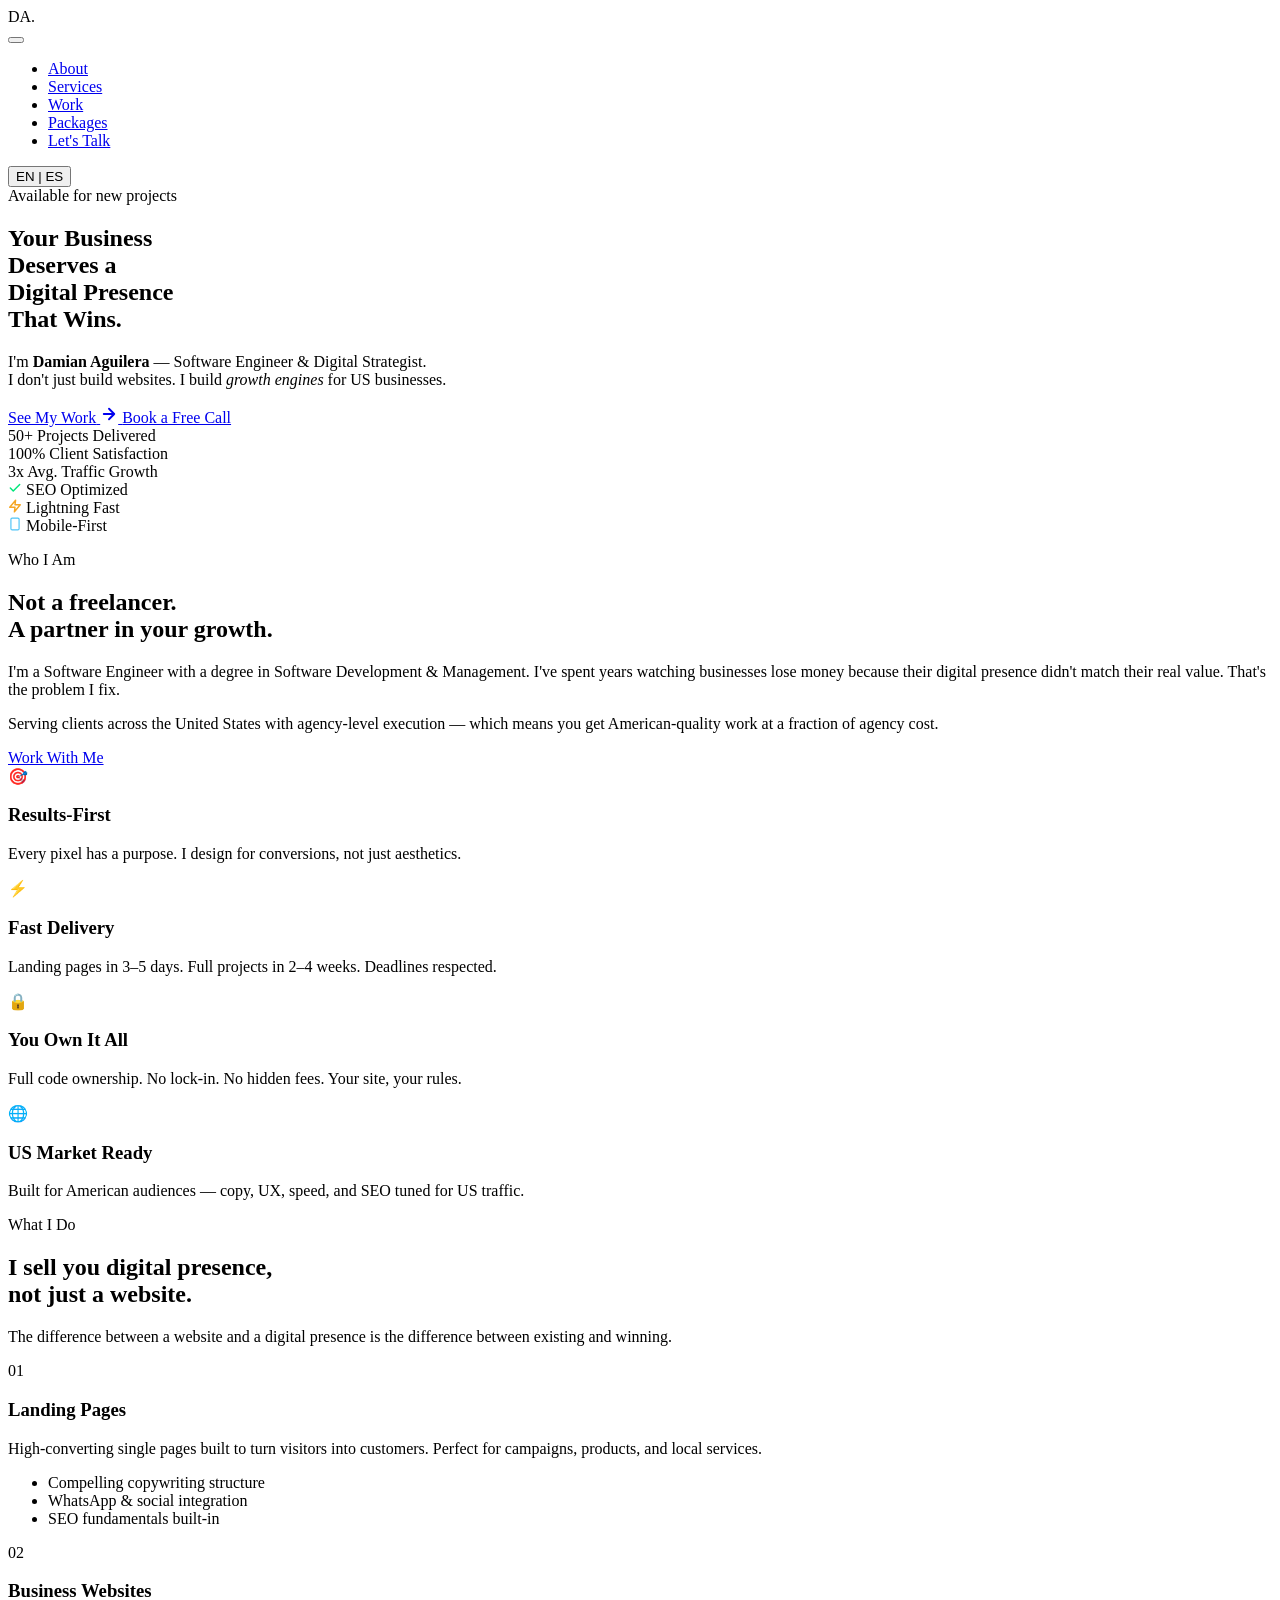
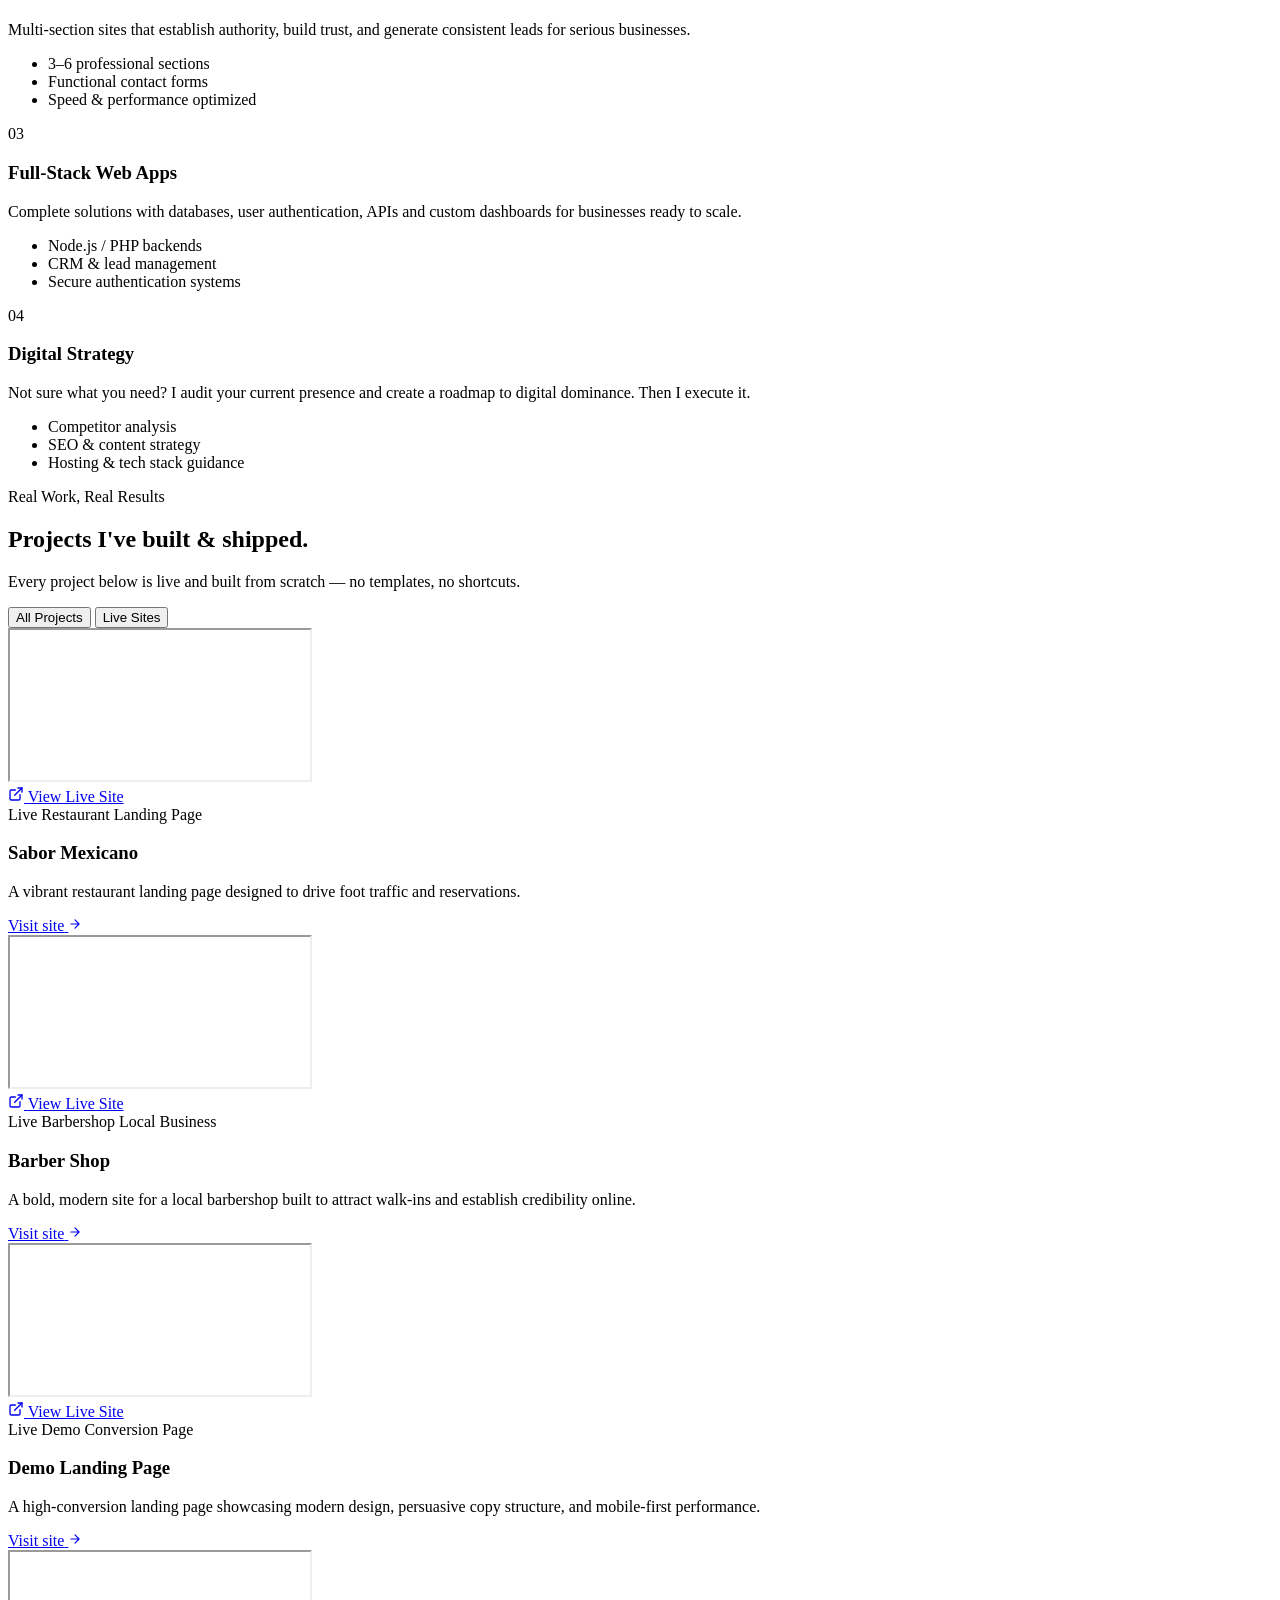
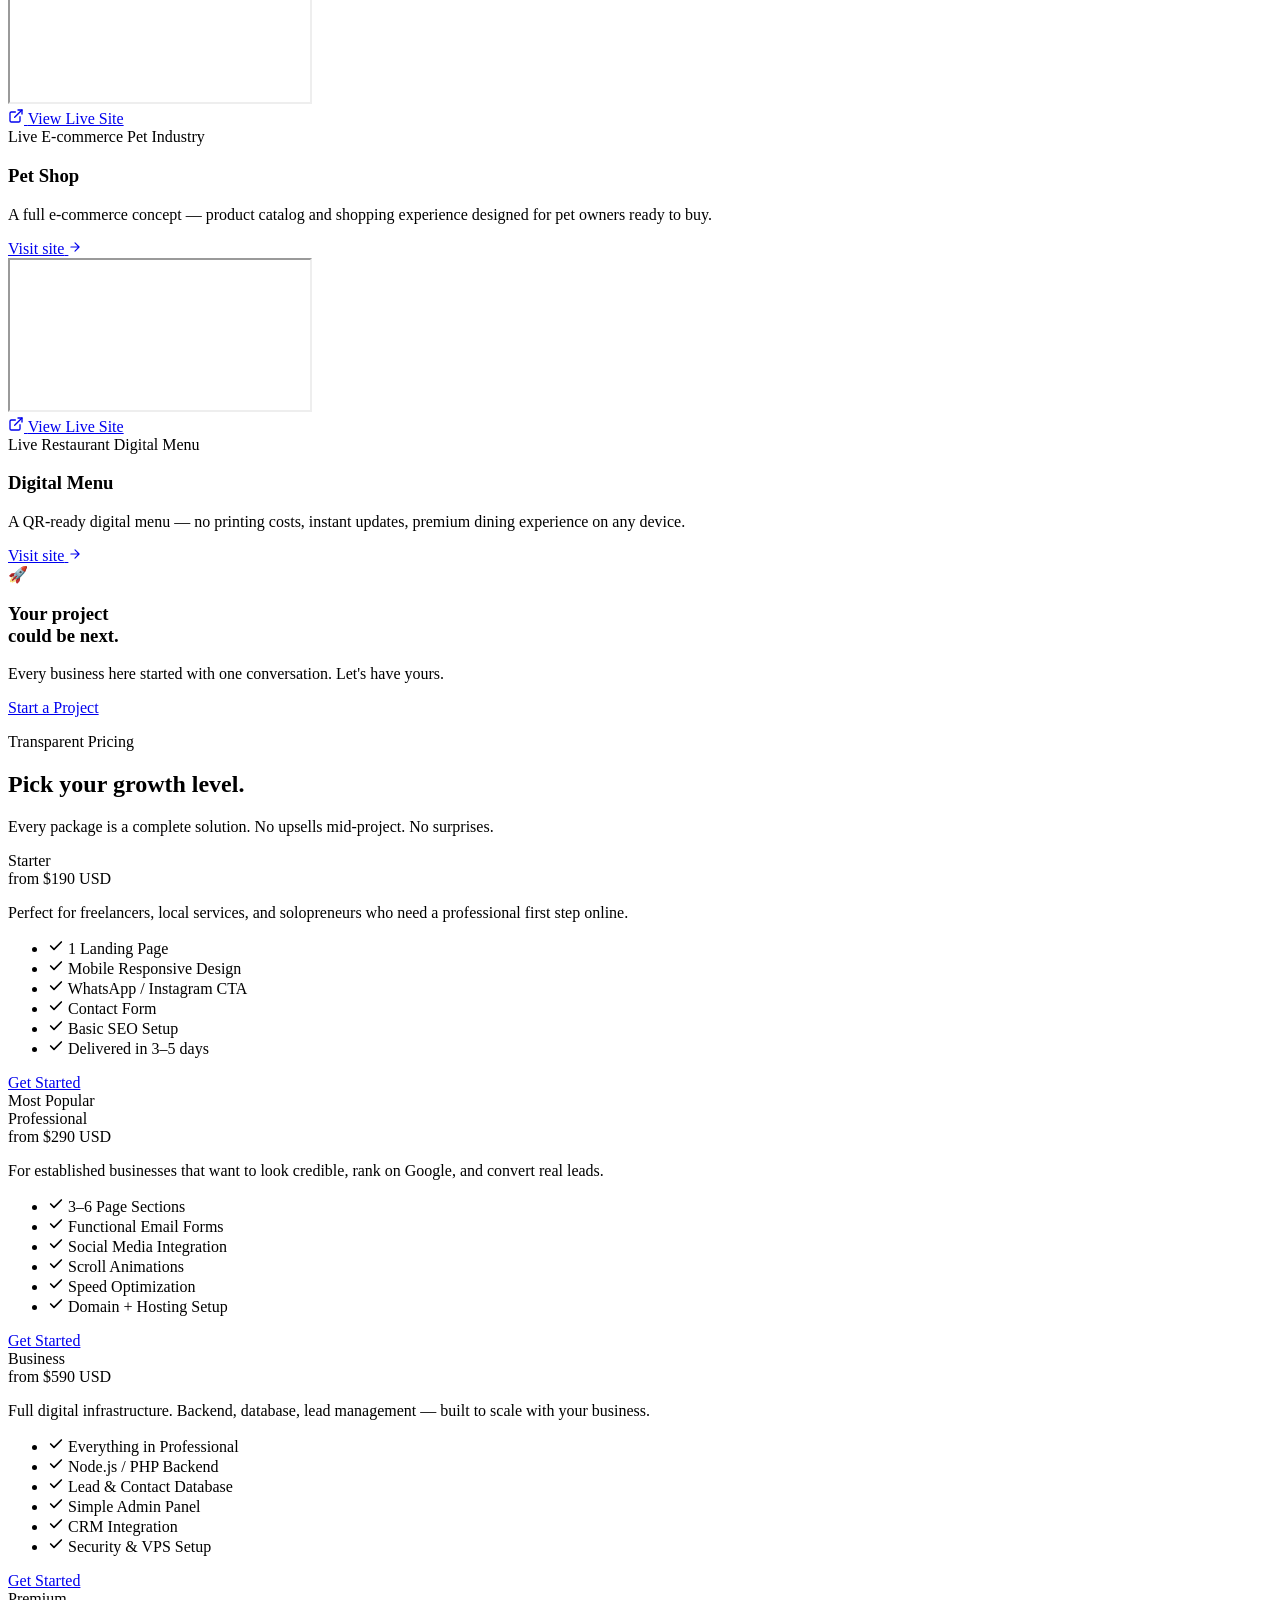
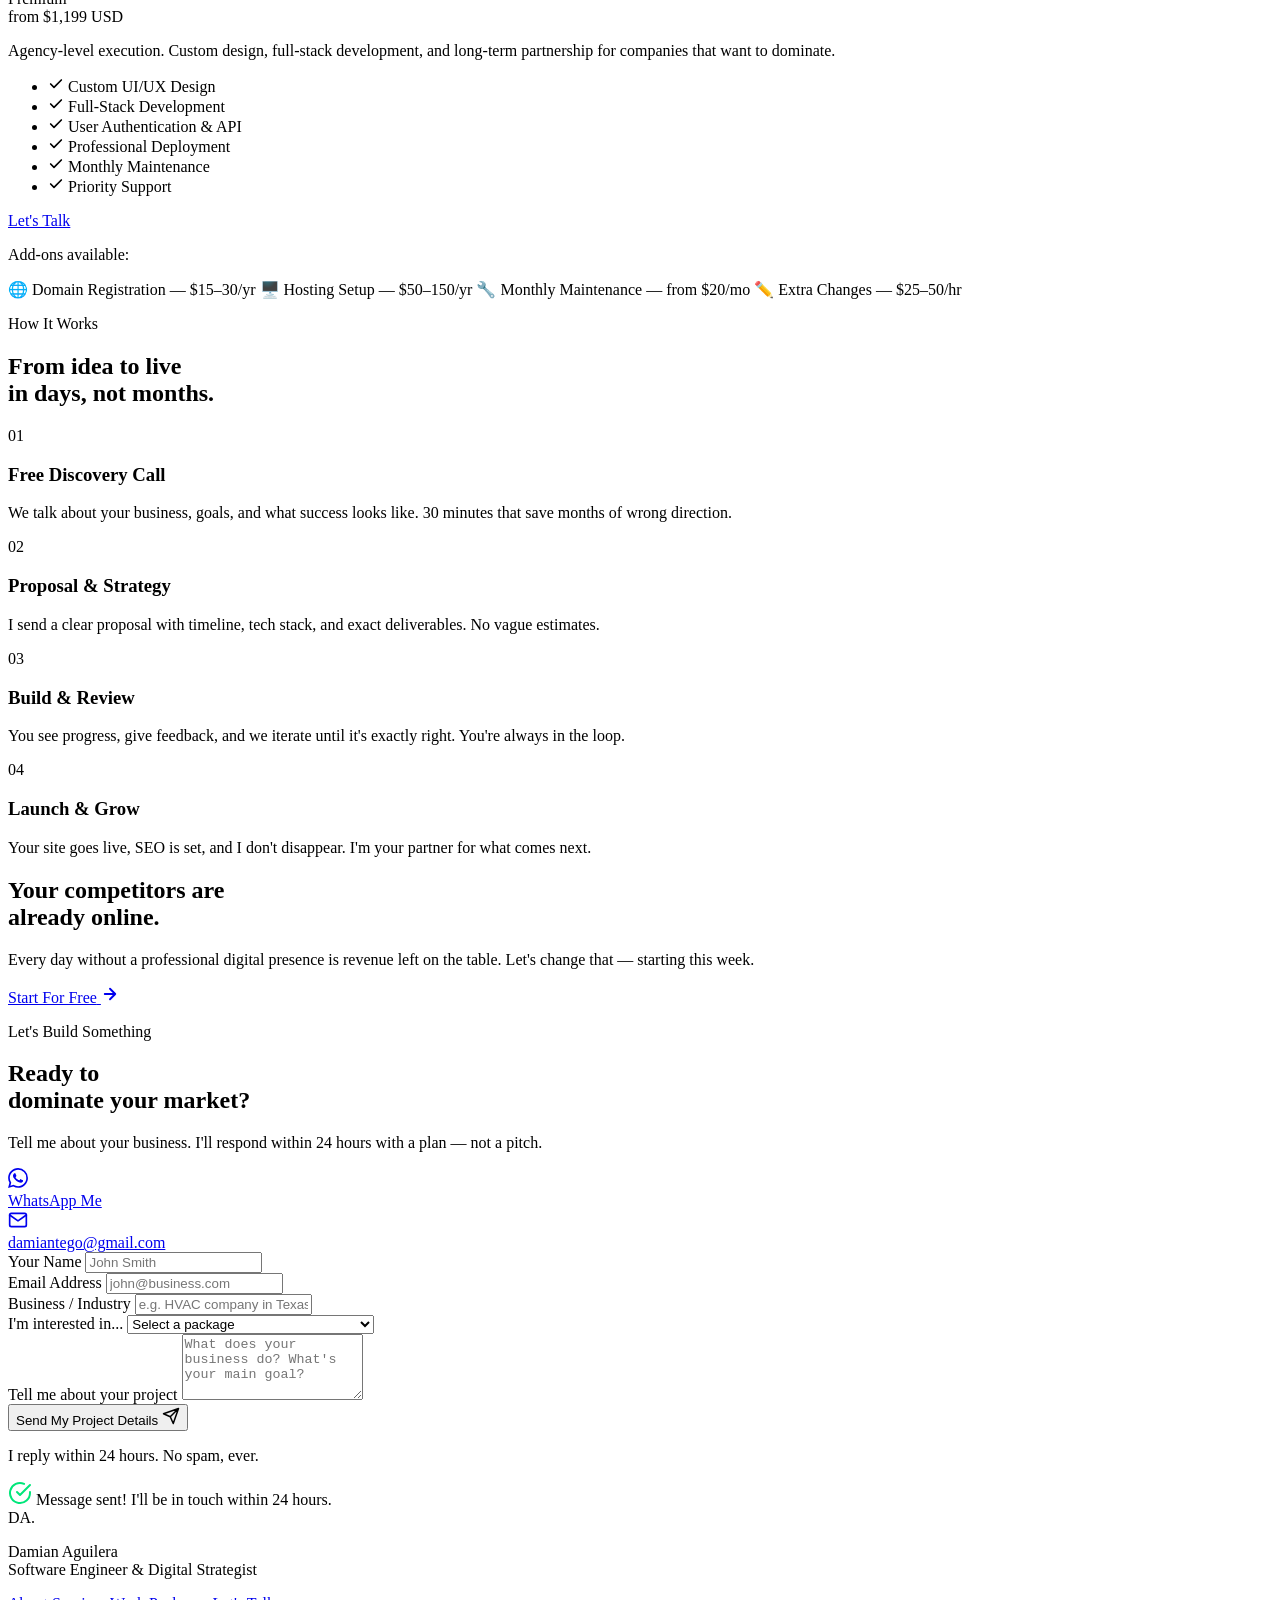
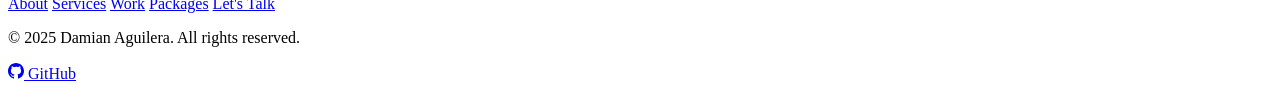
==== commit b4ff4d80: "Update index.html" ====
--- a/index.html
+++ b/index.html
@@ -7,7 +7,7 @@
   <meta name="description" content="I build digital presence that converts. Websites, strategy, and growth for US businesses ready to dominate online.">
   <link rel="preconnect" href="https://fonts.googleapis.com">
   <link rel="preconnect" href="https://fonts.gstatic.com" crossorigin>
-  <link href="https://fonts.googleapis.com/css2?family=Fraunces:ital,opsz,wght@0,9..144,400;0,9..144,700;0,9..144,900;1,9..144,400;1,9..144,700;1,9..144,900&family=DM+Sans:ital,opsz,wght@0,9..40,300;0,9..40,400;0,9..40,500;0,9..40,600;1,9..40,300&display=swap" rel="stylesheet">
+  <link href="https://fonts.googleapis.com/css2?family=Syne:wght@400;600;700;800&family=DM+Sans:ital,wght@0,300;0,400;0,500;1,300&display=swap" rel="stylesheet">
   <link rel="stylesheet" href="styles.css" />
 </head>
 <body>
@@ -19,11 +19,11 @@
       <span></span><span></span><span></span>
     </button>
     <ul class="nav__links" id="navLinks">
-      <li><a href="#about"     data-i18n="nav.about">About</a></li>
-      <li><a href="#services"  data-i18n="nav.services">Services</a></li>
+      <li><a href="#about"    data-i18n="nav.about">About</a></li>
+      <li><a href="#services" data-i18n="nav.services">Services</a></li>
       <li><a href="#portfolio" data-i18n="nav.work">Work</a></li>
-      <li><a href="#packages"  data-i18n="nav.packages">Packages</a></li>
-      <li><a href="#contact"   data-i18n="nav.cta" class="nav__cta">Let's Talk</a></li>
+      <li><a href="#packages" data-i18n="nav.packages">Packages</a></li>
+      <li><a href="#contact"  data-i18n="nav.cta" class="nav__cta">Let's Talk</a></li>
     </ul>
     <button class="lang-toggle" id="langToggle" aria-label="Switch language">
       <span class="lang-toggle__option lang-toggle__option--active" data-lang="en">EN</span>
@@ -54,7 +54,7 @@
       </h1>
 
       <p class="hero__sub anim anim--d2">
-        <span data-i18n="hero.intro">I'm</span> <strong>Damian Aguilera</strong> —
+        I'm <strong>Damian Aguilera</strong> —
         <span data-i18n="hero.role">Software Engineer &amp; Digital Strategist</span>.<br>
         <span data-i18n="hero.sub">I don't just build websites. I build <em>growth engines</em> for US businesses.</span>
       </p>
@@ -87,10 +87,7 @@
 
     <div class="hero__visual anim anim--d2">
       <div class="mockup">
-        <div class="mockup__bar">
-          <span></span><span></span><span></span>
-          <div class="mockup__url">yourbusiness.com</div>
-        </div>
+        <div class="mockup__bar"><span></span><span></span><span></span></div>
         <div class="mockup__screen">
           <div class="mockup__line mockup__line--title"></div>
           <div class="mockup__line mockup__line--sub"></div>
@@ -107,15 +104,15 @@
           <div class="mockup__line mockup__line--short mockup__line--w60"></div>
         </div>
         <div class="mockup__tag mockup__tag--1">
-          <svg width="13" height="13" viewBox="0 0 24 24" fill="none"><path d="M20 6L9 17l-5-5" stroke="#3dd68c" stroke-width="2.5" stroke-linecap="round" stroke-linejoin="round"/></svg>
+          <svg width="14" height="14" viewBox="0 0 24 24" fill="none"><path d="M20 6L9 17l-5-5" stroke="#00e67a" stroke-width="2.5" stroke-linecap="round" stroke-linejoin="round"/></svg>
           SEO Optimized
         </div>
         <div class="mockup__tag mockup__tag--2">
-          <svg width="13" height="13" viewBox="0 0 24 24" fill="none"><path d="M13 2L3 14h9l-1 8 10-12h-9l1-8z" stroke="#c9a84c" stroke-width="2.5" stroke-linecap="round" stroke-linejoin="round"/></svg>
+          <svg width="14" height="14" viewBox="0 0 24 24" fill="none"><path d="M13 2L3 14h9l-1 8 10-12h-9l1-8z" stroke="#f5a623" stroke-width="2.5" stroke-linecap="round" stroke-linejoin="round"/></svg>
           Lightning Fast
         </div>
         <div class="mockup__tag mockup__tag--3">
-          <svg width="13" height="13" viewBox="0 0 24 24" fill="none"><rect x="5" y="2" width="14" height="20" rx="2" stroke="#60a5fa" stroke-width="2"/></svg>
+          <svg width="14" height="14" viewBox="0 0 24 24" fill="none"><rect x="5" y="2" width="14" height="20" rx="2" stroke="#4fc3f7" stroke-width="2"/></svg>
           Mobile-First
         </div>
       </div>
@@ -129,31 +126,31 @@
         <div class="about-strip__text scroll-anim">
           <p class="overline" data-i18n="about.overline">Who I Am</p>
           <h2>
-            <span data-i18n="about.h2a">Built different.</span><br>
-            <span data-i18n="about.h2b">Focused on your growth.</span>
+            <span data-i18n="about.h2a">Not a freelancer.</span><br>
+            <span data-i18n="about.h2b">A partner in your growth.</span>
           </h2>
-          <p class="body-text" data-i18n="about.p1">I'm a Software Engineer with a degree in Software Development &amp; Management. I've spent years watching businesses lose money because their digital presence didn't match their real value. That's the problem I solve.</p>
-          <p class="body-text" data-i18n="about.p2">I deliver agency-level execution for US businesses — professional quality, direct communication, and results you can measure. No middlemen, no delays.</p>
+          <p class="body-text" data-i18n="about.p1">I'm a Software Engineer with a degree in Software Development &amp; Management. I've spent years watching businesses lose money because their digital presence didn't match their real value. That's the problem I fix.</p>
+          <p class="body-text" data-i18n="about.p2">Serving clients across the United States with agency-level execution — which means you get American-quality work at a fraction of agency cost.</p>
           <a href="#contact" class="btn btn--primary" data-i18n="about.btn">Work With Me</a>
         </div>
         <div class="about-strip__cards scroll-anim">
           <div class="value-card">
-            <div class="value-card__num">01</div>
+            <div class="value-card__icon">🎯</div>
             <h3 data-i18n="vc.r.title">Results-First</h3>
             <p data-i18n="vc.r.desc">Every pixel has a purpose. I design for conversions, not just aesthetics.</p>
           </div>
           <div class="value-card">
-            <div class="value-card__num">02</div>
+            <div class="value-card__icon">⚡</div>
             <h3 data-i18n="vc.f.title">Fast Delivery</h3>
             <p data-i18n="vc.f.desc">Landing pages in 3–5 days. Full projects in 2–4 weeks. Deadlines respected.</p>
           </div>
           <div class="value-card">
-            <div class="value-card__num">03</div>
+            <div class="value-card__icon">🔒</div>
             <h3 data-i18n="vc.o.title">You Own It All</h3>
             <p data-i18n="vc.o.desc">Full code ownership. No lock-in. No hidden fees. Your site, your rules.</p>
           </div>
           <div class="value-card">
-            <div class="value-card__num">04</div>
+            <div class="value-card__icon">🌐</div>
             <h3 data-i18n="vc.u.title">US Market Ready</h3>
             <p data-i18n="vc.u.desc">Built for American audiences — copy, UX, speed, and SEO tuned for US traffic.</p>
           </div>
@@ -167,7 +164,7 @@
     <div class="container">
       <div class="section-header scroll-anim">
         <p class="overline" data-i18n="srv.overline">What I Do</p>
-        <h2><span data-i18n="srv.h2a">Digital presence</span>,<br><span data-i18n="srv.h2b">engineered to convert.</span></h2>
+        <h2>I sell you <span data-i18n="srv.h2a">digital presence</span>,<br><span data-i18n="srv.h2b">not just a website.</span></h2>
         <p class="section-sub" data-i18n="srv.sub">The difference between a website and a digital presence is the difference between existing and winning.</p>
       </div>
       <div class="services__grid">
@@ -204,7 +201,7 @@
         <div class="service-card service-card--accent scroll-anim">
           <div class="service-card__number">04</div>
           <h3 data-i18n="s4.title">Digital Strategy</h3>
-          <p data-i18n="s4.desc">Not sure what you need? I audit your current presence and build a roadmap to digital dominance. Then I execute it.</p>
+          <p data-i18n="s4.desc">Not sure what you need? I audit your current presence and create a roadmap to digital dominance. Then I execute it.</p>
           <ul class="service-card__list">
             <li data-i18n="s4.l1">Competitor analysis</li>
             <li data-i18n="s4.l2">SEO &amp; content strategy</li>
@@ -220,7 +217,7 @@
     <div class="container">
       <div class="section-header scroll-anim">
         <p class="overline" data-i18n="pf.overline">Real Work, Real Results</p>
-        <h2>Projects I've <span class="gold-text" data-i18n="pf.h2">built &amp; shipped</span>.</h2>
+        <h2>Projects I've <span data-i18n="pf.h2">built &amp; shipped</span>.</h2>
         <p class="section-sub" data-i18n="pf.sub">Every project below is live and built from scratch — no templates, no shortcuts.</p>
       </div>
 
@@ -298,7 +295,7 @@
               <span class="pj-card__tag" data-i18n="pj.conversion">Conversion Page</span>
             </div>
             <h3>Demo Landing Page</h3>
-            <p data-i18n="p3.desc">A high-conversion landing page showcasing modern design, persuasive copy, and mobile-first performance.</p>
+            <p data-i18n="p3.desc">A high-conversion landing page showcasing modern design, persuasive copy structure, and mobile-first performance.</p>
             <a href="https://damian7777777777.github.io/demo-landing-page/" target="_blank" rel="noopener" class="pj-card__link">
               <span data-i18n="pj.visit">Visit site</span>
               <svg width="14" height="14" viewBox="0 0 24 24" fill="none"><path d="M5 12h14M12 5l7 7-7 7" stroke="currentColor" stroke-width="2" stroke-linecap="round" stroke-linejoin="round"/></svg>
@@ -358,9 +355,7 @@
 
         <div class="pj-card pj-card--cta scroll-anim" data-type="live">
           <div class="pj-card__cta-inner">
-            <div class="pj-card__cta-icon">
-              <svg width="32" height="32" viewBox="0 0 24 24" fill="none"><path d="M12 2L15.09 8.26L22 9.27L17 14.14L18.18 21.02L12 17.77L5.82 21.02L7 14.14L2 9.27L8.91 8.26L12 2Z" stroke="currentColor" stroke-width="1.5" stroke-linecap="round" stroke-linejoin="round"/></svg>
-            </div>
+            <div class="pj-card__cta-icon">🚀</div>
             <h3 data-i18n="pj.cta.h3">Your project<br>could be next.</h3>
             <p data-i18n="pj.cta.p">Every business here started with one conversation. Let's have yours.</p>
             <a href="#contact" class="btn btn--primary" data-i18n="pj.cta.btn">Start a Project</a>
@@ -375,97 +370,97 @@
   <section class="packages" id="packages">
     <div class="container">
       <div class="section-header scroll-anim">
-        <p class="overline" data-i18n="pkg.overline">Investment &amp; Scope</p>
-        <h2><span data-i18n="pkg.h2a">Choose your</span><br><span class="gold-text" data-i18n="pkg.h2b">growth level.</span></h2>
-        <p class="section-sub" data-i18n="pkg.sub">No hidden fees. No surprises. One investment — yours forever.</p>
-      </div>
-
+        <p class="overline" data-i18n="pkg.overline">Transparent Pricing</p>
+        <h2>Pick your <span data-i18n="pkg.h2">growth level</span>.</h2>
+        <p class="section-sub" data-i18n="pkg.sub">Every package is a complete solution. No upsells mid-project. No surprises.</p>
+      </div>
       <div class="packages__grid">
 
-        <!-- BASIC -->
         <div class="pkg-card scroll-anim">
-          <div class="pkg-card__badge" data-i18n="pk1.name">Basic</div>
+          <div class="pkg-card__badge" data-i18n="pk1.name">Starter</div>
           <div class="pkg-card__price">
             <span class="pkg-card__from" data-i18n="pkg.from">from</span>
-            <span class="pkg-card__amount">$150</span>
+            <span class="pkg-card__amount">$190</span>
             <span class="pkg-card__period">USD</span>
           </div>
-          <p class="pkg-card__tagline" data-i18n="pk1.tagline">Your first step to being found online.</p>
-          <p class="pkg-card__desc" data-i18n="pk1.desc">Ideal for independent professionals and local services that need a polished online presence — delivered fast.</p>
+          <p class="pkg-card__desc" data-i18n="pk1.desc">Perfect for freelancers, local services, and solopreneurs who need a professional first step online.</p>
           <ul class="pkg-card__features">
-            <li><svg width="16" height="16" viewBox="0 0 24 24" fill="none"><path d="M20 6L9 17l-5-5" stroke="currentColor" stroke-width="2.5" stroke-linecap="round" stroke-linejoin="round"/></svg><span data-i18n="pk1.f1">1 Landing Page</span></li>
-            <li><svg width="16" height="16" viewBox="0 0 24 24" fill="none"><path d="M20 6L9 17l-5-5" stroke="currentColor" stroke-width="2.5" stroke-linecap="round" stroke-linejoin="round"/></svg><span data-i18n="pk1.f2">Mobile Responsive Design</span></li>
-            <li><svg width="16" height="16" viewBox="0 0 24 24" fill="none"><path d="M20 6L9 17l-5-5" stroke="currentColor" stroke-width="2.5" stroke-linecap="round" stroke-linejoin="round"/></svg><span data-i18n="pk1.f3">WhatsApp CTA Button</span></li>
-            <li><svg width="16" height="16" viewBox="0 0 24 24" fill="none"><path d="M20 6L9 17l-5-5" stroke="currentColor" stroke-width="2.5" stroke-linecap="round" stroke-linejoin="round"/></svg><span data-i18n="pk1.f4">Basic SEO Setup</span></li>
-            <li><svg width="16" height="16" viewBox="0 0 24 24" fill="none"><path d="M20 6L9 17l-5-5" stroke="currentColor" stroke-width="2.5" stroke-linecap="round" stroke-linejoin="round"/></svg><span data-i18n="pk1.f5">Delivered in 3–5 days</span></li>
-          </ul>
-          <div class="pkg-card__bonus">
-            <span class="bonus__label" data-i18n="pkg.bonus">Included:</span>
-            <span data-i18n="pk1.bonus">WhatsApp Business Setup Guide</span>
-          </div>
-          <a href="https://wa.me/524428484517?text=Hi!%20I'm%20interested%20in%20the%20Basic%20package" target="_blank" rel="noopener" class="btn btn--outline pkg-card__btn" data-i18n="pkg.quote">Get a Quote</a>
-        </div>
-
-        <!-- STANDARD (HERO) -->
+            <li><svg width="16" height="16" viewBox="0 0 24 24" fill="none"><path d="M20 6L9 17l-5-5" stroke="currentColor" stroke-width="2.5" stroke-linecap="round" stroke-linejoin="round"/></svg> <span data-i18n="pk1.f1">1 Landing Page</span></li>
+            <li><svg width="16" height="16" viewBox="0 0 24 24" fill="none"><path d="M20 6L9 17l-5-5" stroke="currentColor" stroke-width="2.5" stroke-linecap="round" stroke-linejoin="round"/></svg> <span data-i18n="pk1.f2">Mobile Responsive Design</span></li>
+            <li><svg width="16" height="16" viewBox="0 0 24 24" fill="none"><path d="M20 6L9 17l-5-5" stroke="currentColor" stroke-width="2.5" stroke-linecap="round" stroke-linejoin="round"/></svg> <span data-i18n="pk1.f3">WhatsApp / Instagram CTA</span></li>
+            <li><svg width="16" height="16" viewBox="0 0 24 24" fill="none"><path d="M20 6L9 17l-5-5" stroke="currentColor" stroke-width="2.5" stroke-linecap="round" stroke-linejoin="round"/></svg> <span data-i18n="pk1.f4">Contact Form</span></li>
+            <li><svg width="16" height="16" viewBox="0 0 24 24" fill="none"><path d="M20 6L9 17l-5-5" stroke="currentColor" stroke-width="2.5" stroke-linecap="round" stroke-linejoin="round"/></svg> <span data-i18n="pk1.f5">Basic SEO Setup</span></li>
+            <li><svg width="16" height="16" viewBox="0 0 24 24" fill="none"><path d="M20 6L9 17l-5-5" stroke="currentColor" stroke-width="2.5" stroke-linecap="round" stroke-linejoin="round"/></svg> <span data-i18n="pk1.f6">Delivered in 3–5 days</span></li>
+          </ul>
+          <a href="#contact" class="btn btn--outline pkg-card__btn" data-i18n="pkg.start">Get Started</a>
+        </div>
+
         <div class="pkg-card pkg-card--popular scroll-anim">
-          <div class="pkg-card__popular-label" data-i18n="pkg.popular">Best Results</div>
-          <div class="pkg-card__badge" data-i18n="pk2.name">Standard</div>
+          <div class="pkg-card__popular-label" data-i18n="pkg.popular">Most Popular</div>
+          <div class="pkg-card__badge" data-i18n="pk2.name">Professional</div>
           <div class="pkg-card__price">
             <span class="pkg-card__from" data-i18n="pkg.from">from</span>
-            <span class="pkg-card__amount">$250</span>
+            <span class="pkg-card__amount">$290</span>
             <span class="pkg-card__period">USD</span>
           </div>
-          <p class="pkg-card__tagline" data-i18n="pk2.tagline">More clients. More sales. More calls.</p>
-          <p class="pkg-card__desc" data-i18n="pk2.desc">For businesses ready to establish a serious online presence. This is what actually moves the needle.</p>
+          <p class="pkg-card__desc" data-i18n="pk2.desc">For established businesses that want to look credible, rank on Google, and convert real leads.</p>
           <ul class="pkg-card__features">
-            <li><svg width="16" height="16" viewBox="0 0 24 24" fill="none"><path d="M20 6L9 17l-5-5" stroke="currentColor" stroke-width="2.5" stroke-linecap="round" stroke-linejoin="round"/></svg><span data-i18n="pk2.f1">3–5 Sections Full Website</span></li>
-            <li><svg width="16" height="16" viewBox="0 0 24 24" fill="none"><path d="M20 6L9 17l-5-5" stroke="currentColor" stroke-width="2.5" stroke-linecap="round" stroke-linejoin="round"/></svg><span data-i18n="pk2.f2">Conversion-Optimized Design</span></li>
-            <li><svg width="16" height="16" viewBox="0 0 24 24" fill="none"><path d="M20 6L9 17l-5-5" stroke="currentColor" stroke-width="2.5" stroke-linecap="round" stroke-linejoin="round"/></svg><span data-i18n="pk2.f3">WhatsApp + Contact Form</span></li>
-            <li><svg width="16" height="16" viewBox="0 0 24 24" fill="none"><path d="M20 6L9 17l-5-5" stroke="currentColor" stroke-width="2.5" stroke-linecap="round" stroke-linejoin="round"/></svg><span data-i18n="pk2.f4">Google-Ready SEO</span></li>
-            <li><svg width="16" height="16" viewBox="0 0 24 24" fill="none"><path d="M20 6L9 17l-5-5" stroke="currentColor" stroke-width="2.5" stroke-linecap="round" stroke-linejoin="round"/></svg><span data-i18n="pk2.f5">Social Media Integration</span></li>
-            <li><svg width="16" height="16" viewBox="0 0 24 24" fill="none"><path d="M20 6L9 17l-5-5" stroke="currentColor" stroke-width="2.5" stroke-linecap="round" stroke-linejoin="round"/></svg><span data-i18n="pk2.f6">Speed &amp; Performance Optimized</span></li>
-          </ul>
-          <div class="pkg-card__bonus">
-            <span class="bonus__label" data-i18n="pkg.bonus">Included:</span>
-            <span data-i18n="pk2.bonus">Mini Sales Guide + Basic SEO Report</span>
-          </div>
-          <a href="https://wa.me/524428484517?text=Hi!%20I'm%20interested%20in%20the%20Standard%20package" target="_blank" rel="noopener" class="btn btn--primary pkg-card__btn" data-i18n="pkg.quote">Get a Quote</a>
-        </div>
-
-        <!-- PREMIUM -->
-        <div class="pkg-card pkg-card--premium scroll-anim">
-          <div class="pkg-card__badge" data-i18n="pk3.name">Premium</div>
+            <li><svg width="16" height="16" viewBox="0 0 24 24" fill="none"><path d="M20 6L9 17l-5-5" stroke="currentColor" stroke-width="2.5" stroke-linecap="round" stroke-linejoin="round"/></svg> <span data-i18n="pk2.f1">3–6 Page Sections</span></li>
+            <li><svg width="16" height="16" viewBox="0 0 24 24" fill="none"><path d="M20 6L9 17l-5-5" stroke="currentColor" stroke-width="2.5" stroke-linecap="round" stroke-linejoin="round"/></svg> <span data-i18n="pk2.f2">Functional Email Forms</span></li>
+            <li><svg width="16" height="16" viewBox="0 0 24 24" fill="none"><path d="M20 6L9 17l-5-5" stroke="currentColor" stroke-width="2.5" stroke-linecap="round" stroke-linejoin="round"/></svg> <span data-i18n="pk2.f3">Social Media Integration</span></li>
+            <li><svg width="16" height="16" viewBox="0 0 24 24" fill="none"><path d="M20 6L9 17l-5-5" stroke="currentColor" stroke-width="2.5" stroke-linecap="round" stroke-linejoin="round"/></svg> <span data-i18n="pk2.f4">Scroll Animations</span></li>
+            <li><svg width="16" height="16" viewBox="0 0 24 24" fill="none"><path d="M20 6L9 17l-5-5" stroke="currentColor" stroke-width="2.5" stroke-linecap="round" stroke-linejoin="round"/></svg> <span data-i18n="pk2.f5">Speed Optimization</span></li>
+            <li><svg width="16" height="16" viewBox="0 0 24 24" fill="none"><path d="M20 6L9 17l-5-5" stroke="currentColor" stroke-width="2.5" stroke-linecap="round" stroke-linejoin="round"/></svg> <span data-i18n="pk2.f6">Domain + Hosting Setup</span></li>
+          </ul>
+          <a href="#contact" class="btn btn--primary pkg-card__btn" data-i18n="pkg.start">Get Started</a>
+        </div>
+
+        <div class="pkg-card scroll-anim">
+          <div class="pkg-card__badge" data-i18n="pk3.name">Business</div>
           <div class="pkg-card__price">
             <span class="pkg-card__from" data-i18n="pkg.from">from</span>
-            <span class="pkg-card__amount">$600</span>
+            <span class="pkg-card__amount">$590</span>
             <span class="pkg-card__period">USD</span>
           </div>
-          <p class="pkg-card__tagline" data-i18n="pk3.tagline">A complete digital growth system.</p>
-          <p class="pkg-card__desc" data-i18n="pk3.desc">Not just a website — a full strategy to dominate your market, built and executed end-to-end.</p>
+          <p class="pkg-card__desc" data-i18n="pk3.desc">Full digital infrastructure. Backend, database, lead management — built to scale with your business.</p>
           <ul class="pkg-card__features">
-            <li><svg width="16" height="16" viewBox="0 0 24 24" fill="none"><path d="M20 6L9 17l-5-5" stroke="currentColor" stroke-width="2.5" stroke-linecap="round" stroke-linejoin="round"/></svg><span data-i18n="pk3.f1">Everything in Standard</span></li>
-            <li><svg width="16" height="16" viewBox="0 0 24 24" fill="none"><path d="M20 6L9 17l-5-5" stroke="currentColor" stroke-width="2.5" stroke-linecap="round" stroke-linejoin="round"/></svg><span data-i18n="pk3.f2">Conversion Rate Optimization</span></li>
-            <li><svg width="16" height="16" viewBox="0 0 24 24" fill="none"><path d="M20 6L9 17l-5-5" stroke="currentColor" stroke-width="2.5" stroke-linecap="round" stroke-linejoin="round"/></svg><span data-i18n="pk3.f3">Professional Sales Copywriting</span></li>
-            <li><svg width="16" height="16" viewBox="0 0 24 24" fill="none"><path d="M20 6L9 17l-5-5" stroke="currentColor" stroke-width="2.5" stroke-linecap="round" stroke-linejoin="round"/></svg><span data-i18n="pk3.f4">Competitor &amp; Market Analysis</span></li>
-            <li><svg width="16" height="16" viewBox="0 0 24 24" fill="none"><path d="M20 6L9 17l-5-5" stroke="currentColor" stroke-width="2.5" stroke-linecap="round" stroke-linejoin="round"/></svg><span data-i18n="pk3.f5">Lead Capture System</span></li>
-            <li><svg width="16" height="16" viewBox="0 0 24 24" fill="none"><path d="M20 6L9 17l-5-5" stroke="currentColor" stroke-width="2.5" stroke-linecap="round" stroke-linejoin="round"/></svg><span data-i18n="pk3.f6">30-Day Priority Support</span></li>
-          </ul>
-          <div class="pkg-card__bonus">
-            <span class="bonus__label" data-i18n="pkg.bonus">Included:</span>
-            <span data-i18n="pk3.bonus">Digital Growth Strategy Session</span>
-          </div>
-          <a href="https://wa.me/524428484517?text=Hi!%20I'm%20interested%20in%20the%20Premium%20package" target="_blank" rel="noopener" class="btn btn--gold pkg-card__btn" data-i18n="pkg.talkwa">Let's Talk</a>
-        </div>
-
-      </div>
-
+            <li><svg width="16" height="16" viewBox="0 0 24 24" fill="none"><path d="M20 6L9 17l-5-5" stroke="currentColor" stroke-width="2.5" stroke-linecap="round" stroke-linejoin="round"/></svg> <span data-i18n="pk3.f1">Everything in Professional</span></li>
+            <li><svg width="16" height="16" viewBox="0 0 24 24" fill="none"><path d="M20 6L9 17l-5-5" stroke="currentColor" stroke-width="2.5" stroke-linecap="round" stroke-linejoin="round"/></svg> <span data-i18n="pk3.f2">Node.js / PHP Backend</span></li>
+            <li><svg width="16" height="16" viewBox="0 0 24 24" fill="none"><path d="M20 6L9 17l-5-5" stroke="currentColor" stroke-width="2.5" stroke-linecap="round" stroke-linejoin="round"/></svg> <span data-i18n="pk3.f3">Lead &amp; Contact Database</span></li>
+            <li><svg width="16" height="16" viewBox="0 0 24 24" fill="none"><path d="M20 6L9 17l-5-5" stroke="currentColor" stroke-width="2.5" stroke-linecap="round" stroke-linejoin="round"/></svg> <span data-i18n="pk3.f4">Simple Admin Panel</span></li>
+            <li><svg width="16" height="16" viewBox="0 0 24 24" fill="none"><path d="M20 6L9 17l-5-5" stroke="currentColor" stroke-width="2.5" stroke-linecap="round" stroke-linejoin="round"/></svg> <span data-i18n="pk3.f5">CRM Integration</span></li>
+            <li><svg width="16" height="16" viewBox="0 0 24 24" fill="none"><path d="M20 6L9 17l-5-5" stroke="currentColor" stroke-width="2.5" stroke-linecap="round" stroke-linejoin="round"/></svg> <span data-i18n="pk3.f6">Security &amp; VPS Setup</span></li>
+          </ul>
+          <a href="#contact" class="btn btn--outline pkg-card__btn" data-i18n="pkg.start">Get Started</a>
+        </div>
+
+        <div class="pkg-card pkg-card--premium scroll-anim">
+          <div class="pkg-card__badge" data-i18n="pk4.name">Premium</div>
+          <div class="pkg-card__price">
+            <span class="pkg-card__from" data-i18n="pkg.from">from</span>
+            <span class="pkg-card__amount">$1,199</span>
+            <span class="pkg-card__period">USD</span>
+          </div>
+          <p class="pkg-card__desc" data-i18n="pk4.desc">Agency-level execution. Custom design, full-stack development, and long-term partnership for companies that want to dominate.</p>
+          <ul class="pkg-card__features">
+            <li><svg width="16" height="16" viewBox="0 0 24 24" fill="none"><path d="M20 6L9 17l-5-5" stroke="currentColor" stroke-width="2.5" stroke-linecap="round" stroke-linejoin="round"/></svg> <span data-i18n="pk4.f1">Custom UI/UX Design</span></li>
+            <li><svg width="16" height="16" viewBox="0 0 24 24" fill="none"><path d="M20 6L9 17l-5-5" stroke="currentColor" stroke-width="2.5" stroke-linecap="round" stroke-linejoin="round"/></svg> <span data-i18n="pk4.f2">Full-Stack Development</span></li>
+            <li><svg width="16" height="16" viewBox="0 0 24 24" fill="none"><path d="M20 6L9 17l-5-5" stroke="currentColor" stroke-width="2.5" stroke-linecap="round" stroke-linejoin="round"/></svg> <span data-i18n="pk4.f3">User Authentication &amp; API</span></li>
+            <li><svg width="16" height="16" viewBox="0 0 24 24" fill="none"><path d="M20 6L9 17l-5-5" stroke="currentColor" stroke-width="2.5" stroke-linecap="round" stroke-linejoin="round"/></svg> <span data-i18n="pk4.f4">Professional Deployment</span></li>
+            <li><svg width="16" height="16" viewBox="0 0 24 24" fill="none"><path d="M20 6L9 17l-5-5" stroke="currentColor" stroke-width="2.5" stroke-linecap="round" stroke-linejoin="round"/></svg> <span data-i18n="pk4.f5">Monthly Maintenance</span></li>
+            <li><svg width="16" height="16" viewBox="0 0 24 24" fill="none"><path d="M20 6L9 17l-5-5" stroke="currentColor" stroke-width="2.5" stroke-linecap="round" stroke-linejoin="round"/></svg> <span data-i18n="pk4.f6">Priority Support</span></li>
+          </ul>
+          <a href="#contact" class="btn btn--gold pkg-card__btn" data-i18n="pkg.talk">Let's Talk</a>
+        </div>
+
+      </div>
       <div class="extras scroll-anim">
         <p class="extras__label" data-i18n="extras.label">Add-ons available:</p>
         <div class="extras__pills">
-          <span data-i18n="extras.domain">Domain Registration — $15–30/yr</span>
-          <span data-i18n="extras.hosting">Hosting Setup — $50–150/yr</span>
-          <span data-i18n="extras.maint">Monthly Maintenance — from $20/mo</span>
-          <span data-i18n="extras.changes">Extra Revisions — $25–50/hr</span>
+          <span data-i18n="extras.domain">🌐 Domain Registration — $15–30/yr</span>
+          <span data-i18n="extras.hosting">🖥️ Hosting Setup — $50–150/yr</span>
+          <span data-i18n="extras.maint">🔧 Monthly Maintenance — from $20/mo</span>
+          <span data-i18n="extras.changes">✏️ Extra Changes — $25–50/hr</span>
         </div>
       </div>
     </div>
@@ -476,13 +471,13 @@
     <div class="container">
       <div class="section-header scroll-anim">
         <p class="overline" data-i18n="proc.overline">How It Works</p>
-        <h2><span data-i18n="proc.h2a">From idea to live</span><br><span class="gold-text" data-i18n="proc.h2b">in days, not months.</span></h2>
+        <h2>From <span data-i18n="proc.h2a">idea to live</span><br><span data-i18n="proc.h2b">in days, not months.</span></h2>
       </div>
       <div class="process__steps">
         <div class="process__step scroll-anim">
           <div class="process__step-num">01</div>
           <div class="process__step-content">
-            <h3 data-i18n="pr1.title">Discovery Call</h3>
+            <h3 data-i18n="pr1.title">Free Discovery Call</h3>
             <p data-i18n="pr1.desc">We talk about your business, goals, and what success looks like. 30 minutes that save months of wrong direction.</p>
           </div>
         </div>
@@ -491,7 +486,7 @@
           <div class="process__step-num">02</div>
           <div class="process__step-content">
             <h3 data-i18n="pr2.title">Proposal &amp; Strategy</h3>
-            <p data-i18n="pr2.desc">You receive a clear proposal with timeline, tech stack, and exact deliverables. No vague estimates.</p>
+            <p data-i18n="pr2.desc">I send a clear proposal with timeline, tech stack, and exact deliverables. No vague estimates.</p>
           </div>
         </div>
         <div class="process__connector"></div>
@@ -507,7 +502,7 @@
           <div class="process__step-num">04</div>
           <div class="process__step-content">
             <h3 data-i18n="pr4.title">Launch &amp; Grow</h3>
-            <p data-i18n="pr4.desc">Your site goes live, SEO is configured, and the work doesn't stop. I stay as your growth partner.</p>
+            <p data-i18n="pr4.desc">Your site goes live, SEO is set, and I don't disappear. I'm your partner for what comes next.</p>
           </div>
         </div>
       </div>
@@ -521,8 +516,8 @@
       <div class="cta-banner__inner">
         <h2><span data-i18n="cta.h2a">Your competitors are</span><br><span data-i18n="cta.h2b">already online.</span></h2>
         <p data-i18n="cta.p">Every day without a professional digital presence is revenue left on the table. Let's change that — starting this week.</p>
-        <a href="#contact" class="btn btn--primary btn--lg">
-          <span data-i18n="cta.btn">Start the Conversation</span>
+        <a href="#contact" class="btn btn--white">
+          <span data-i18n="cta.btn">Start For Free</span>
           <svg width="18" height="18" viewBox="0 0 24 24" fill="none"><path d="M5 12h14M12 5l7 7-7 7" stroke="currentColor" stroke-width="2.5" stroke-linecap="round" stroke-linejoin="round"/></svg>
         </a>
       </div>
@@ -535,14 +530,14 @@
       <div class="contact__inner">
         <div class="contact__info scroll-anim">
           <p class="overline" data-i18n="con.overline">Let's Build Something</p>
-          <h2><span data-i18n="con.h2a">Ready to</span><br><span class="gold-text" data-i18n="con.h2b">dominate your market?</span></h2>
+          <h2><span data-i18n="con.h2a">Ready to</span><br><span data-i18n="con.h2b">dominate your market?</span></h2>
           <p class="body-text" data-i18n="con.p">Tell me about your business. I'll respond within 24 hours with a plan — not a pitch.</p>
           <div class="contact__channels">
             <a href="https://wa.me/524428484517" class="channel-link" target="_blank" rel="noopener">
               <div class="channel-link__icon channel-link__icon--wa">
                 <svg width="20" height="20" viewBox="0 0 24 24" fill="currentColor"><path d="M17.472 14.382c-.297-.149-1.758-.867-2.03-.967-.273-.099-.471-.148-.67.15-.197.297-.767.966-.94 1.164-.173.199-.347.223-.644.075-.297-.15-1.255-.463-2.39-1.475-.883-.788-1.48-1.761-1.653-2.059-.173-.297-.018-.458.13-.606.134-.133.298-.347.446-.52.149-.174.198-.298.298-.497.099-.198.05-.371-.025-.52-.075-.149-.669-1.612-.916-2.207-.242-.579-.487-.5-.669-.51-.173-.008-.371-.01-.57-.01-.198 0-.52.074-.792.372-.272.297-1.04 1.016-1.04 2.479 0 1.462 1.065 2.875 1.213 3.074.149.198 2.096 3.2 5.077 4.487.709.306 1.262.489 1.694.625.712.227 1.36.195 1.871.118.571-.085 1.758-.719 2.006-1.413.248-.694.248-1.289.173-1.413-.074-.124-.272-.198-.57-.347m-5.421 7.403h-.004a9.87 9.87 0 01-5.031-1.378l-.361-.214-3.741.982.998-3.648-.235-.374a9.86 9.86 0 01-1.51-5.26c.001-5.45 4.436-9.884 9.888-9.884 2.64 0 5.122 1.03 6.988 2.898a9.825 9.825 0 012.893 6.994c-.003 5.45-4.437 9.884-9.885 9.884m8.413-18.297A11.815 11.815 0 0012.05 0C5.495 0 .16 5.335.157 11.892c0 2.096.547 4.142 1.588 5.945L.057 24l6.305-1.654a11.882 11.882 0 005.683 1.448h.005c6.554 0 11.89-5.335 11.893-11.893a11.821 11.821 0 00-3.48-8.413z"/></svg>
               </div>
-              <span data-i18n="con.wa">WhatsApp — Fastest Response</span>
+              <span data-i18n="con.wa">WhatsApp Me</span>
             </a>
             <a href="mailto:damiantego@gmail.com" class="channel-link">
               <div class="channel-link__icon channel-link__icon--email">
@@ -572,10 +567,11 @@
             <label for="fpackage" data-i18n="form.package">I'm interested in...</label>
             <select id="fpackage" name="package">
               <option value="" data-i18n="form.select">Select a package</option>
-              <option value="basic"      data-i18n="form.o1">Basic — $150 USD</option>
-              <option value="standard"   data-i18n="form.o2">Standard — $250 USD</option>
-              <option value="premium"    data-i18n="form.o3">Premium — $600 USD</option>
-              <option value="unsure"     data-i18n="form.o5">Not sure — Let's talk</option>
+              <option value="starter"      data-i18n="form.o1">Starter — Landing Page ($190+)</option>
+              <option value="professional" data-i18n="form.o2">Professional — Business Site ($290+)</option>
+              <option value="business"     data-i18n="form.o3">Business — With Backend ($590+)</option>
+              <option value="premium"      data-i18n="form.o4">Premium — Full-Stack ($1,199+)</option>
+              <option value="unsure"       data-i18n="form.o5">Not sure — Let's talk</option>
             </select>
           </div>
           <div class="form-group">
@@ -588,7 +584,7 @@
           </button>
           <p class="form__note" data-i18n="form.note">I reply within 24 hours. No spam, ever.</p>
           <div class="form__success" id="formSuccess">
-            <svg width="24" height="24" viewBox="0 0 24 24" fill="none"><path d="M22 11.08V12a10 10 0 11-5.93-9.14" stroke="#3dd68c" stroke-width="2" stroke-linecap="round" stroke-linejoin="round"/><path d="M22 4L12 14.01l-3-3" stroke="#3dd68c" stroke-width="2" stroke-linecap="round" stroke-linejoin="round"/></svg>
+            <svg width="24" height="24" viewBox="0 0 24 24" fill="none"><path d="M22 11.08V12a10 10 0 11-5.93-9.14" stroke="#00e67a" stroke-width="2" stroke-linecap="round" stroke-linejoin="round"/><path d="M22 4L12 14.01l-3-3" stroke="#00e67a" stroke-width="2" stroke-linecap="round" stroke-linejoin="round"/></svg>
             <span data-i18n="form.success">Message sent! I'll be in touch within 24 hours.</span>
           </div>
         </form>
--- a/styles.css
+++ b/styles.css
@@ -1,402 +1,627 @@
-/* ===========================
-   TOKENS
-=========================== */
-:root {
-  --bg:         #0a0a0f;
-  --bg-2:       #111118;
-  --bg-3:       #16161f;
-  --surface:    #1a1a26;
-  --surface-2:  #22222f;
-  --border:     rgba(255,255,255,0.07);
-  --border-2:   rgba(255,255,255,0.13);
-
-  --gold:       #f5a623;
-  --gold-light: #ffc85a;
-  --gold-glow:  rgba(245,166,35,0.18);
-  --green:      #00e67a;
-  --green-dim:  rgba(0,230,122,0.12);
-  --red-dim:    rgba(255,80,80,0.1);
-  --red:        #ff5050;
-  --blue:       #4fc3f7;
-  --blue-dim:   rgba(79,195,247,0.12);
-
-  --text:       #f0f0f8;
-  --text-2:     #9898b0;
-  --text-3:     #5a5a72;
-
-  --font-head:  'Syne', sans-serif;
-  --font-body:  'DM Sans', sans-serif;
-  --radius-sm:  8px; --radius-md:  14px; --radius-lg:  20px; --radius-xl:  28px;
-  --shadow-gold: 0 0 40px rgba(245,166,35,0.25);
-  --shadow-card: 0 4px 32px rgba(0,0,0,0.4);
-  --shadow-deep: 0 8px 64px rgba(0,0,0,0.6);
-  --ease: cubic-bezier(0.16,1,0.3,1);
-}
-
-/* ===========================
-   RESET
-=========================== */
-*,*::before,*::after{box-sizing:border-box;margin:0;padding:0}
-html{scroll-behavior:smooth}
-body{background:var(--bg);color:var(--text);font-family:var(--font-body);line-height:1.6;overflow-x:hidden;-webkit-font-smoothing:antialiased}
-img{max-width:100%;display:block}
-a{text-decoration:none;color:inherit}
-ul{list-style:none}
-.container{max-width:1140px;margin:0 auto;padding:0 20px}
-
-/* ===========================
-   TYPE
-=========================== */
-h1,h2,h3,h4{font-family:var(--font-head);font-weight:800;line-height:1.1;letter-spacing:-0.02em}
-h2{font-size:clamp(2rem,5vw,3rem)}
-h3{font-size:1.2rem;font-weight:700}
-.overline{font-family:var(--font-head);font-size:.75rem;font-weight:600;text-transform:uppercase;letter-spacing:.15em;color:var(--gold);margin-bottom:12px;display:block}
-.body-text{color:var(--text-2);line-height:1.75;margin-bottom:16px}
-.section-sub{color:var(--text-2);font-size:1.05rem;max-width:560px;margin-top:12px}
-.section-header{margin-bottom:56px}
-.section-header h2 span,.gold{color:var(--gold)}
-
-/* ===========================
-   ANIMATIONS
-=========================== */
-.anim,.scroll-anim{opacity:1;transform:translateY(0)}
-.will-animate{opacity:0!important;transform:translateY(28px)!important;transition:opacity .7s var(--ease),transform .7s var(--ease)}
-.will-animate.anim--d1{transition-delay:.1s}
-.will-animate.anim--d2{transition-delay:.2s}
-.will-animate.anim--d3{transition-delay:.3s}
-.will-animate.anim--d4{transition-delay:.4s}
-.is-visible{opacity:1!important;transform:translateY(0)!important}
-
-/* ===========================
-   BUTTONS
-=========================== */
-.btn{display:inline-flex;align-items:center;gap:8px;font-family:var(--font-head);font-weight:700;font-size:.9rem;padding:14px 28px;border-radius:50px;border:none;cursor:pointer;transition:transform .25s var(--ease),box-shadow .25s var(--ease);white-space:nowrap;letter-spacing:.01em}
-.btn--primary{background:linear-gradient(135deg,var(--gold),var(--gold-light));color:#0a0a0f;box-shadow:0 4px 24px var(--gold-glow)}
-.btn--primary:hover{transform:translateY(-2px);box-shadow:0 8px 36px rgba(245,166,35,.45)}
-.btn--wa{background:linear-gradient(135deg,#25d366,#128c7e);color:#fff;box-shadow:0 4px 24px rgba(37,211,102,.3)}
-.btn--wa:hover{transform:translateY(-2px);box-shadow:0 8px 36px rgba(37,211,102,.5)}
-.btn--ghost{background:var(--surface);color:var(--text);border:1px solid var(--border-2)}
-.btn--ghost:hover{background:var(--surface-2);border-color:var(--gold);transform:translateY(-2px)}
-.btn--outline{background:transparent;color:var(--text);border:1.5px solid var(--border-2)}
-.btn--outline:hover{border-color:var(--gold);color:var(--gold);transform:translateY(-2px)}
-.btn--gold{background:linear-gradient(135deg,#ffd700,var(--gold));color:#0a0a0f;box-shadow:0 4px 24px var(--gold-glow)}
-.btn--gold:hover{transform:translateY(-2px);box-shadow:0 8px 40px rgba(245,166,35,.5)}
-.btn--full{width:100%;justify-content:center;padding:16px}
-.btn--lg{padding:18px 36px;font-size:1rem}
-
-/* ===========================
-   URGENCY BAR
-=========================== */
-.urgency-bar{
-  background:linear-gradient(135deg,rgba(245,166,35,.15),rgba(245,166,35,.08));
-  border-bottom:1px solid rgba(245,166,35,.2);
-  text-align:center;padding:10px 20px;
-  font-size:.82rem;font-weight:600;color:var(--gold);
-  display:flex;align-items:center;justify-content:center;gap:8px;
-  margin-top:60px;
-}
-.urgency-bar__dot{width:8px;height:8px;background:var(--gold);border-radius:50%;animation:pulse-dot 1.5s infinite;flex-shrink:0}
-@keyframes pulse-dot{0%,100%{opacity:1;transform:scale(1)}50%{opacity:.4;transform:scale(.6)}}
-
-/* ===========================
-   NAV
-=========================== */
-.nav{position:fixed;top:0;left:0;right:0;z-index:100;display:flex;align-items:center;justify-content:space-between;padding:16px 24px;gap:16px;transition:background .3s,padding .3s,box-shadow .3s}
-.nav.scrolled{background:rgba(10,10,15,.95);backdrop-filter:blur(18px);-webkit-backdrop-filter:blur(18px);box-shadow:0 1px 0 var(--border);padding:10px 24px}
-.nav__logo{font-family:var(--font-head);font-size:1.5rem;font-weight:800;letter-spacing:-.03em}
-.nav__logo span{color:var(--gold)}
-.nav__links{display:flex;align-items:center;gap:28px;flex:1;justify-content:center}
-.nav__links a{font-family:var(--font-head);font-size:.88rem;font-weight:600;color:var(--text-2);transition:color .15s}
-.nav__links a:hover{color:var(--text)}
-.nav__cta{background:linear-gradient(135deg,var(--gold),var(--gold-light))!important;color:#0a0a0f!important;padding:8px 18px;border-radius:50px;font-weight:700!important;white-space:nowrap}
-.nav__cta:hover{box-shadow:0 4px 16px var(--gold-glow);transform:translateY(-1px)}
-.nav__menu-btn{display:none;flex-direction:column;gap:5px;background:none;border:none;cursor:pointer;padding:4px;z-index:101}
-.nav__menu-btn span{display:block;width:24px;height:2px;background:var(--text);border-radius:2px;transition:transform .3s,opacity .3s}
-.nav__menu-btn.open span:nth-child(1){transform:translateY(7px) rotate(45deg)}
-.nav__menu-btn.open span:nth-child(2){opacity:0}
-.nav__menu-btn.open span:nth-child(3){transform:translateY(-7px) rotate(-45deg)}
-
-/* ===========================
-   LANG TOGGLE
-=========================== */
-.lang-toggle{display:flex;align-items:center;gap:4px;background:var(--surface);border:1.5px solid var(--border-2);border-radius:50px;padding:5px 12px;cursor:pointer;flex-shrink:0;transition:border-color .2s,box-shadow .2s}
-.lang-toggle:hover{border-color:var(--gold);box-shadow:0 0 12px var(--gold-glow)}
-.lang-toggle__option{font-family:var(--font-head);font-size:.75rem;font-weight:700;color:var(--text-3);letter-spacing:.08em;transition:color .15s;padding:0 2px}
-.lang-toggle__option--active{color:var(--gold)}
-.lang-toggle__divider{font-size:.7rem;color:var(--border-2)}
-
-/* ===========================
-   HERO
-=========================== */
-.hero{min-height:100vh;display:flex;align-items:center;justify-content:space-between;gap:48px;padding:80px 48px 80px;max-width:1300px;margin:0 auto;position:relative;overflow:hidden}
-.hero__bg-grid{position:absolute;inset:0;background-image:linear-gradient(rgba(245,166,35,.04) 1px,transparent 1px),linear-gradient(90deg,rgba(245,166,35,.04) 1px,transparent 1px);background-size:48px 48px;mask-image:radial-gradient(ellipse 80% 80% at 50% 50%,black,transparent);z-index:0}
-.hero__orb{position:absolute;border-radius:50%;filter:blur(80px);z-index:0;pointer-events:none}
-.hero__orb--1{width:500px;height:500px;background:radial-gradient(circle,rgba(245,166,35,.12),transparent 70%);top:-100px;left:-100px}
-.hero__orb--2{width:400px;height:400px;background:radial-gradient(circle,rgba(0,230,122,.08),transparent 70%);bottom:0;right:-50px}
-.hero__content{position:relative;z-index:1;flex:1;max-width:600px}
-.hero__badge{display:inline-flex;align-items:center;gap:8px;background:var(--green-dim);border:1px solid rgba(0,230,122,.25);border-radius:50px;padding:6px 16px;font-size:.8rem;font-weight:600;color:var(--green);margin-bottom:24px}
-.badge__dot{width:8px;height:8px;background:var(--green);border-radius:50%;animation:pulse-dot 2s infinite}
-.hero__headline{font-size:clamp(2.8rem,6vw,4.2rem);line-height:1.05;margin-bottom:24px}
-.hero__highlight{background:linear-gradient(135deg,var(--gold) 0%,var(--gold-light) 50%,#fff 100%);-webkit-background-clip:text;-webkit-text-fill-color:transparent;background-clip:text}
-.hero__sub{font-size:1.1rem;color:var(--text-2);margin-bottom:36px;line-height:1.7}
-.hero__actions{display:flex;gap:12px;margin-bottom:48px;flex-wrap:wrap}
-.hero__trust{display:flex;align-items:center;gap:20px;flex-wrap:wrap}
-.trust__item{text-align:center}
-.trust__num{font-family:var(--font-head);font-size:2rem;font-weight:800;line-height:1}
-.trust__plus{font-family:var(--font-head);font-size:1.4rem;font-weight:800;color:var(--gold)}
-.trust__label{font-size:.75rem;color:var(--text-2);display:block;margin-top:2px}
-.trust__divider{width:1px;height:40px;background:var(--border-2)}
-
-/* Mockup */
-.hero__visual{position:relative;z-index:1;flex-shrink:0}
-.mockup{width:320px;background:var(--surface);border-radius:var(--radius-lg);border:1px solid var(--border-2);box-shadow:var(--shadow-deep),0 0 80px rgba(245,166,35,.08);position:relative;overflow:visible}
-.mockup__bar{background:var(--bg-2);padding:10px 16px;display:flex;gap:6px;border-radius:var(--radius-lg) var(--radius-lg) 0 0;border-bottom:1px solid var(--border)}
-.mockup__bar span{width:10px;height:10px;border-radius:50%}
-.mockup__bar span:nth-child(1){background:#ff5f57}
-.mockup__bar span:nth-child(2){background:#febc2e}
-.mockup__bar span:nth-child(3){background:#28c840}
-.mockup__screen{padding:20px}
-.mockup__line{height:12px;background:var(--surface-2);border-radius:6px;margin-bottom:10px;animation:shimmer 2.5s infinite}
-.mockup__line--title{width:70%;height:18px;background:linear-gradient(90deg,var(--gold-glow),var(--surface-2))}
-.mockup__line--sub{width:90%}.mockup__line--short{width:80%}.mockup__line--w60{width:60%}
-@keyframes shimmer{0%,100%{opacity:.5}50%{opacity:1}}
-.mockup__btn-row{display:flex;gap:8px;margin:14px 0}
-.mockup__btn-sim{height:30px;flex:1;border-radius:50px;background:linear-gradient(135deg,#25d366,#128c7e)}
-.mockup__btn-sim--ghost{background:var(--surface-2);border:1px solid var(--border-2)}
-.mockup__card-row{display:flex;gap:8px;margin:14px 0}
-.mockup__card{flex:1;height:54px;background:var(--bg-2);border-radius:var(--radius-sm);border:1px solid var(--border);animation:shimmer 2.5s infinite}
-.mockup__card:nth-child(2){animation-delay:.3s}.mockup__card:nth-child(3){animation-delay:.6s}
-.mockup__tag{position:absolute;display:flex;align-items:center;gap:6px;background:rgba(16,16,22,.96);border:1px solid var(--border-2);border-radius:50px;padding:6px 12px;font-size:.72rem;font-weight:600;white-space:nowrap;animation:float 4s ease-in-out infinite}
-.mockup__tag--1{top:20px;right:-100px;color:var(--green)}
-.mockup__tag--2{bottom:80px;right:-90px;color:var(--gold);animation-delay:1.3s}
-.mockup__tag--3{bottom:20px;left:-80px;color:var(--blue);animation-delay:.7s}
-@keyframes float{0%,100%{transform:translateY(0)}50%{transform:translateY(-6px)}}
-
-/* ===========================
-   BEFORE / AFTER
-=========================== */
-.before-after{padding:100px 0;background:var(--bg-2);border-top:1px solid var(--border);border-bottom:1px solid var(--border)}
-.ba__grid{display:grid;grid-template-columns:1fr auto 1fr;gap:32px;align-items:center;margin-bottom:48px}
-.ba__col{background:var(--surface);border-radius:var(--radius-lg);padding:32px}
-.ba__col--before{border:1px solid rgba(255,80,80,.2);background:linear-gradient(135deg,var(--red-dim),var(--surface) 60%)}
-.ba__col--after{border:1px solid rgba(0,230,122,.2);background:linear-gradient(135deg,var(--green-dim),var(--surface) 60%)}
-.ba__label{font-family:var(--font-head);font-size:.85rem;font-weight:700;margin-bottom:20px;letter-spacing:.02em}
-.ba__col--before .ba__label{color:var(--red)}
-.ba__col--after .ba__label{color:var(--green)}
-.ba__list{display:flex;flex-direction:column;gap:12px}
-.ba__list li{font-size:.93rem;color:var(--text-2);line-height:1.5;padding-left:4px}
-.ba__arrow{font-size:2.5rem;color:var(--gold);font-weight:800;text-align:center;flex-shrink:0}
-.ba__cta{text-align:center}
-
-/* ===========================
-   SOCIAL PROOF
-=========================== */
-.proof{padding:100px 0}
-.proof__grid{display:grid;grid-template-columns:repeat(3,1fr);gap:24px}
-.proof__card{background:var(--surface);border:1px solid var(--border);border-radius:var(--radius-lg);padding:28px;transition:transform .3s,border-color .3s,box-shadow .3s}
-.proof__card:hover{transform:translateY(-4px);border-color:var(--border-2);box-shadow:var(--shadow-card)}
-.proof__card--featured{border-color:var(--gold);box-shadow:0 0 0 1px var(--gold),var(--shadow-gold);background:linear-gradient(135deg,rgba(245,166,35,.06),var(--surface) 50%);position:relative}
-.proof__icon{font-size:2rem;margin-bottom:16px}
-.proof__result{font-family:var(--font-head);font-size:1.4rem;font-weight:800;color:var(--green);margin-bottom:4px}
-.proof__biz{font-size:.8rem;font-weight:600;color:var(--text-3);text-transform:uppercase;letter-spacing:.08em;margin-bottom:16px}
-.proof__card p{font-size:.9rem;color:var(--text-2);line-height:1.6;font-style:italic}
-.proof__badge{position:absolute;top:-12px;left:50%;transform:translateX(-50%);background:linear-gradient(135deg,var(--gold),var(--gold-light));color:#0a0a0f;font-family:var(--font-head);font-size:.7rem;font-weight:800;padding:4px 14px;border-radius:50px;white-space:nowrap;text-transform:uppercase;letter-spacing:.08em}
-
-/* ===========================
-   FOR WHO
-=========================== */
-.for-who{padding:100px 0;background:var(--bg-2);border-top:1px solid var(--border);border-bottom:1px solid var(--border)}
-.fw__grid{display:grid;grid-template-columns:1fr 1fr;gap:24px}
-.fw__col{background:var(--surface);border-radius:var(--radius-lg);padding:32px;border:1px solid var(--border)}
-.fw__col--yes{border-color:rgba(0,230,122,.2);background:linear-gradient(135deg,var(--green-dim),var(--surface) 60%)}
-.fw__col--no{border-color:rgba(255,80,80,.15);background:linear-gradient(135deg,var(--red-dim),var(--surface) 60%)}
-.fw__col h3{margin-bottom:20px;font-size:1.1rem}
-.fw__col ul{display:flex;flex-direction:column;gap:12px}
-.fw__col li{font-size:.93rem;color:var(--text-2);padding-left:4px}
-
-/* ===========================
-   PORTFOLIO
-=========================== */
-.portfolio{padding:100px 0}
-.portfolio__grid{display:grid;grid-template-columns:repeat(3,1fr);gap:24px}
-.pj-card{background:var(--surface);border:1px solid var(--border);border-radius:var(--radius-lg);overflow:hidden;display:flex;flex-direction:column;transition:border-color .3s,transform .3s,box-shadow .3s}
-.pj-card:hover{border-color:var(--border-2);transform:translateY(-4px);box-shadow:var(--shadow-card)}
-.pj-card__preview{position:relative;height:200px;overflow:hidden;background:var(--bg-2);flex-shrink:0}
-.pj-card__preview iframe{width:200%;height:200%;transform:scale(.5);transform-origin:top left;border:none;pointer-events:none;display:block}
-.pj-card__overlay{position:absolute;inset:0;background:rgba(10,10,15,.82);display:flex;align-items:center;justify-content:center;opacity:0;transition:opacity .3s;backdrop-filter:blur(4px)}
-.pj-card:hover .pj-card__overlay{opacity:1}
-.pj-card__view-btn{display:inline-flex;align-items:center;gap:8px;font-family:var(--font-head);font-size:.85rem;font-weight:700;color:#0a0a0f;background:linear-gradient(135deg,var(--gold),var(--gold-light));padding:10px 20px;border-radius:50px;transition:transform .2s}
-.pj-card__view-btn:hover{transform:scale(1.04)}
-.pj-card__info{padding:18px 20px 20px;display:flex;flex-direction:column;flex:1}
-.pj-card__meta{display:flex;flex-wrap:wrap;gap:6px;margin-bottom:8px}
-.pj-card__tag{font-size:.7rem;font-weight:600;padding:3px 10px;border-radius:50px;background:var(--bg-2);border:1px solid var(--border);color:var(--text-3)}
-.pj-card__tag--live{background:var(--green-dim);border-color:rgba(0,230,122,.25);color:var(--green)}
-.pj-card__info h3{font-size:1rem;margin-bottom:6px}
-.pj-card__info p{font-size:.83rem;color:var(--text-2);line-height:1.5;flex:1;margin-bottom:12px}
-.pj-card__link{display:inline-flex;align-items:center;gap:6px;font-family:var(--font-head);font-size:.8rem;font-weight:700;color:var(--gold);transition:gap .15s}
-.pj-card__link:hover{gap:10px}
-.pj-card--cta{background:linear-gradient(135deg,rgba(37,211,102,.08),var(--surface) 60%);border-color:rgba(37,211,102,.2);align-items:center;justify-content:center;min-height:320px}
-.pj-card--cta:hover{border-color:var(--green);box-shadow:0 0 40px rgba(37,211,102,.15)}
-.pj-card__cta-inner{text-align:center;padding:32px 24px}
-.pj-card__cta-icon{font-size:2.5rem;margin-bottom:16px}
-.pj-card__cta-inner h3{font-size:1.3rem;margin-bottom:10px;line-height:1.2}
-.pj-card__cta-inner p{font-size:.88rem;color:var(--text-2);margin-bottom:20px}
-
-/* ===========================
-   PACKAGES
-=========================== */
-.packages{padding:100px 0;background:var(--bg-2)}
-.packages__grid{display:grid;grid-template-columns:repeat(3,1fr);gap:20px;margin-bottom:32px}
-.pkg-card{background:var(--surface);border:1px solid var(--border);border-radius:var(--radius-xl);padding:32px;position:relative;transition:border-color .3s,transform .3s,box-shadow .3s}
-.pkg-card:hover{border-color:var(--border-2);transform:translateY(-4px);box-shadow:var(--shadow-card)}
-.pkg-card--popular{border-color:var(--gold);box-shadow:0 0 0 1px var(--gold),var(--shadow-gold);background:linear-gradient(135deg,rgba(245,166,35,.07),var(--surface) 50%)}
-.pkg-card--popular:hover{box-shadow:0 0 0 1px var(--gold),0 8px 48px rgba(245,166,35,.3)}
-.pkg-card--premium{border-color:rgba(79,195,247,.2);background:linear-gradient(135deg,rgba(79,195,247,.05),var(--surface) 50%)}
-.pkg-card__popular-label{position:absolute;top:-14px;left:50%;transform:translateX(-50%);background:linear-gradient(135deg,var(--gold),var(--gold-light));color:#0a0a0f;font-family:var(--font-head);font-size:.7rem;font-weight:800;text-transform:uppercase;letter-spacing:.1em;padding:4px 16px;border-radius:50px;white-space:nowrap}
-.pkg-card__badge{font-family:var(--font-head);font-size:.75rem;font-weight:700;color:var(--text-3);text-transform:uppercase;letter-spacing:.1em;margin-bottom:8px}
-.pkg-card__price{display:flex;align-items:baseline;gap:4px;margin-bottom:8px}
-.pkg-card__from{font-size:.8rem;color:var(--text-2);margin-right:4px}
-.pkg-card__amount{font-family:var(--font-head);font-size:2.4rem;font-weight:800;line-height:1}
-.pkg-card__period{font-size:.85rem;color:var(--text-2)}
-.pkg-card__tagline{font-family:var(--font-head);font-size:.95rem;font-weight:700;color:var(--gold);margin-bottom:10px}
-.pkg-card__desc{font-size:.88rem;color:var(--text-2);margin-bottom:20px;line-height:1.6}
-.pkg-card__features{display:flex;flex-direction:column;gap:9px;margin-bottom:20px}
-.pkg-card__features li{display:flex;align-items:center;gap:8px;font-size:.86rem;color:var(--text-2)}
-.pkg-card__features li svg{color:var(--green);flex-shrink:0}
-.pkg-card__bonus{background:var(--bg-2);border:1px solid var(--border);border-radius:var(--radius-sm);padding:10px 14px;font-size:.82rem;margin-bottom:20px;color:var(--text-2)}
-.bonus__label{display:block;font-weight:600;color:var(--gold-light);margin-bottom:2px;font-size:.78rem}
-.pkg-card__btn{display:flex;width:100%;justify-content:center;padding:13px 24px}
-
-/* Guarantee */
-.guarantee{display:flex;align-items:center;gap:20px;background:var(--green-dim);border:1px solid rgba(0,230,122,.2);border-radius:var(--radius-lg);padding:24px 28px;margin-bottom:20px}
-.guarantee__icon{font-size:2.5rem;flex-shrink:0}
-.guarantee__text strong{display:block;font-family:var(--font-head);font-size:1.1rem;margin-bottom:4px;color:var(--green)}
-.guarantee__text p{font-size:.88rem;color:var(--text-2);line-height:1.5;margin:0}
-
-/* Extras */
-.extras{background:var(--surface);border:1px solid var(--border);border-radius:var(--radius-md);padding:18px 24px;display:flex;align-items:center;gap:20px;flex-wrap:wrap}
-.extras__label{font-family:var(--font-head);font-size:.78rem;font-weight:700;color:var(--text-3);text-transform:uppercase;letter-spacing:.1em;white-space:nowrap}
-.extras__pills{display:flex;flex-wrap:wrap;gap:10px}
-.extras__pills span{font-size:.8rem;color:var(--text-2);background:var(--bg-2);border:1px solid var(--border);border-radius:50px;padding:5px 12px}
-
-/* ===========================
-   CTA BANNER
-=========================== */
-.cta-banner{background:var(--bg-3);border-top:1px solid var(--border);border-bottom:1px solid var(--border);padding:80px 0;text-align:center;position:relative;overflow:hidden}
-.cta-banner__bg{position:absolute;inset:0;background:radial-gradient(ellipse 60% 100% at 50% 50%,rgba(37,211,102,.06),transparent)}
-.cta-banner__inner{position:relative;z-index:1}
-.cta-banner h2{font-size:clamp(2rem,5vw,3rem);margin-bottom:16px}
-.cta-banner h2 span{color:var(--gold)}
-.cta-banner p{color:var(--text-2);font-size:1.05rem;max-width:560px;margin:0 auto 32px}
-.cta-banner__btns{display:flex;gap:16px;justify-content:center;flex-wrap:wrap;margin-bottom:20px}
-.cta-banner__urgency{font-size:.85rem;color:var(--gold);font-weight:600}
-
-/* ===========================
-   CONTACT
-=========================== */
-.contact{padding:100px 0}
-.contact__inner{display:grid;grid-template-columns:1fr 1.4fr;gap:64px;align-items:start}
-.contact__info h2{margin-bottom:16px}
-.contact__info h2 span{color:var(--gold)}
-.contact__channels{display:flex;flex-direction:column;gap:14px;margin-top:24px}
-.channel-link{display:flex;align-items:center;gap:14px;font-size:.92rem;color:var(--text-2);transition:color .15s;padding:14px;border-radius:var(--radius-md);border:1px solid var(--border);background:var(--surface)}
-.channel-link:hover{color:var(--text);border-color:var(--border-2)}
-.channel-link--wa{border-color:rgba(37,211,102,.25);background:rgba(37,211,102,.05)}
-.channel-link--wa:hover{border-color:rgba(37,211,102,.5)}
-.channel-link__icon{width:44px;height:44px;border-radius:10px;display:flex;align-items:center;justify-content:center;flex-shrink:0;border:1px solid var(--border)}
-.channel-link__icon--wa{background:rgba(37,211,102,.15);color:#25d366;border-color:rgba(37,211,102,.25)}
-.channel-link__icon--email{background:var(--blue-dim);color:var(--blue);border-color:rgba(79,195,247,.2)}
-.channel-link div strong{display:block;font-size:.9rem;font-weight:600;color:var(--text);margin-bottom:2px}
-.channel-link div span{font-size:.8rem;color:var(--text-3)}
-
-.contact__form{background:var(--surface);border:1px solid var(--border);border-radius:var(--radius-xl);padding:36px}
-.form-row{display:grid;grid-template-columns:1fr 1fr;gap:16px}
-.form-group{display:flex;flex-direction:column;gap:6px;margin-bottom:16px}
-.form-group label{font-size:.82rem;font-weight:600;color:var(--text-2)}
-.form-group input,.form-group select,.form-group textarea{background:var(--bg-2);border:1.5px solid var(--border);border-radius:var(--radius-sm);padding:12px 14px;font-family:var(--font-body);font-size:.93rem;color:var(--text);transition:border-color .15s;-webkit-appearance:none}
-.form-group input::placeholder,.form-group textarea::placeholder{color:var(--text-3)}
-.form-group input:focus,.form-group select:focus,.form-group textarea:focus{outline:none;border-color:var(--gold);background:var(--bg-3)}
-.form-group select option{background:var(--bg-2)}
-.form-group textarea{resize:vertical;min-height:100px}
-.form__note{text-align:center;font-size:.78rem;color:var(--text-3);margin-top:12px}
-.form__success{display:none;align-items:center;justify-content:center;gap:10px;margin-top:16px;padding:14px;background:var(--green-dim);border:1px solid rgba(0,230,122,.25);border-radius:var(--radius-sm);font-size:.92rem;color:var(--green);font-weight:500}
-.form__success.show{display:flex}
-
-/* ===========================
-   FOOTER
-=========================== */
-.footer{background:var(--bg-2);border-top:1px solid var(--border);padding:48px 0 32px}
-.footer__inner{display:flex;justify-content:space-between;align-items:flex-start;gap:32px;margin-bottom:32px;flex-wrap:wrap}
-.footer__logo{font-family:var(--font-head);font-size:1.8rem;font-weight:800;line-height:1;margin-bottom:8px}
-.footer__logo span{color:var(--gold)}
-.footer__brand p{font-size:.85rem;color:var(--text-2);line-height:1.6}
-.footer__links{display:flex;gap:24px;flex-wrap:wrap}
-.footer__links a{font-size:.88rem;color:var(--text-2);transition:color .15s}
-.footer__links a:hover{color:var(--gold)}
-.footer__bottom{display:flex;justify-content:space-between;align-items:center;gap:16px;padding-top:24px;border-top:1px solid var(--border);flex-wrap:wrap}
-.footer__bottom p{font-size:.8rem;color:var(--text-3)}
-.footer__closing{font-style:italic;color:var(--gold)!important;font-size:.82rem!important}
-
-/* Floating WA */
-.wa-float{position:fixed;bottom:24px;right:24px;z-index:200;width:56px;height:56px;background:linear-gradient(135deg,#25d366,#128c7e);border-radius:50%;display:flex;align-items:center;justify-content:center;color:#fff;box-shadow:0 4px 20px rgba(37,211,102,.4);transition:transform .25s var(--ease),box-shadow .25s;animation:wa-bounce 3s ease-in-out infinite}
-.wa-float:hover{transform:scale(1.1);box-shadow:0 8px 32px rgba(37,211,102,.6)}
-@keyframes wa-bounce{0%,100%{transform:translateY(0)}50%{transform:translateY(-6px)}}
-@keyframes spin{to{transform:rotate(360deg)}}
-
-/* ===========================
-   RESPONSIVE
-=========================== */
-@media(max-width:1024px){
-  .packages__grid{grid-template-columns:1fr}
-  .proof__grid{grid-template-columns:1fr}
-  .portfolio__grid{grid-template-columns:repeat(2,1fr)}
-}
-@media(max-width:960px){
-  .hero{flex-direction:column;text-align:center;padding:80px 24px 60px;min-height:auto}
-  .hero__content{max-width:100%}
-  .hero__actions{justify-content:center}
-  .hero__trust{justify-content:center}
-  .hero__visual{order:-1}
-  .mockup{width:280px}
-  .mockup__tag--1{right:-60px}.mockup__tag--2{right:-50px}.mockup__tag--3{left:-60px}
-  .ba__grid{grid-template-columns:1fr;gap:16px}
-  .ba__arrow{display:none}
-  .fw__grid{grid-template-columns:1fr}
-  .contact__inner{grid-template-columns:1fr;gap:40px}
-  .form-row{grid-template-columns:1fr}
-}
-@media(max-width:640px){
-  .nav__links{position:fixed;top:0;right:0;width:80%;max-width:320px;height:100vh;background:rgba(10,10,15,.98);backdrop-filter:blur(20px);flex-direction:column;align-items:flex-start;justify-content:center;gap:28px;padding:40px 32px;border-left:1px solid var(--border);transform:translateX(100%);transition:transform .35s var(--ease);z-index:99}
-  .nav__links.open{transform:translateX(0)}
-  .nav__links a{font-size:1.1rem;color:var(--text)}
-  .nav__menu-btn{display:flex}
-  .nav__overlay{display:none;position:fixed;inset:0;background:rgba(0,0,0,.6);z-index:98}
-  .nav__overlay.show{display:block}
-  .lang-toggle{position:fixed;bottom:90px;right:20px;z-index:200;background:var(--bg-2);box-shadow:0 4px 20px rgba(0,0,0,.4);padding:8px 14px}
-  .wa-float{bottom:20px;right:20px}
-  .hero{padding:80px 20px 60px}
-  .hero__headline{font-size:2.2rem}
-  .hero__visual{display:none}
-  .before-after,.proof,.for-who,.portfolio,.packages,.contact{padding:72px 0}
-  .cta-banner{padding:60px 0}
-  .portfolio__grid{grid-template-columns:1fr}
-  .proof__grid{grid-template-columns:1fr}
-  .proof__card--featured{order:-1}
-  .contact__form{padding:24px}
-  .extras{flex-direction:column;align-items:flex-start;gap:12px}
-  .footer__inner{flex-direction:column}
-  .footer__bottom{flex-direction:column;text-align:center}
-  .mockup__tag{display:none}
-  .btn{font-size:.85rem;padding:13px 22px}
-  .btn--lg{padding:16px 28px;font-size:.95rem}
-  h2{font-size:1.9rem}
-  .pj-card__preview{height:170px}
-  .pj-card--cta{min-height:260px}
-  .guarantee{flex-direction:column;text-align:center}
-  .cta-banner__btns{flex-direction:column;align-items:center}
-}
-@media(max-width:380px){
-  .hero__headline{font-size:1.9rem}
-  .hero__actions{flex-direction:column;width:100%}
-  .hero__actions .btn{width:100%;justify-content:center}
-}
+<!DOCTYPE html>
+<html lang="en">
+<head>
+  <meta charset="UTF-8" />
+  <meta name="viewport" content="width=device-width, initial-scale=1.0" />
+  <title>Damian Aguilera — Digital Presence Architect</title>
+  <meta name="description" content="I build digital presence that converts. Websites, strategy, and growth for US businesses ready to dominate online.">
+  <link rel="preconnect" href="https://fonts.googleapis.com">
+  <link rel="preconnect" href="https://fonts.gstatic.com" crossorigin>
+  <link href="https://fonts.googleapis.com/css2?family=Fraunces:ital,opsz,wght@0,9..144,400;0,9..144,700;0,9..144,900;1,9..144,400;1,9..144,700;1,9..144,900&family=DM+Sans:ital,opsz,wght@0,9..40,300;0,9..40,400;0,9..40,500;0,9..40,600;1,9..40,300&display=swap" rel="stylesheet">
+  <link rel="stylesheet" href="styles.css" />
+</head>
+<body>
+
+  <!-- NAV -->
+  <nav class="nav" id="nav">
+    <div class="nav__logo">DA<span>.</span></div>
+    <button class="nav__menu-btn" id="menuBtn" aria-label="Open menu">
+      <span></span><span></span><span></span>
+    </button>
+    <ul class="nav__links" id="navLinks">
+      <li><a href="#about"     data-i18n="nav.about">About</a></li>
+      <li><a href="#services"  data-i18n="nav.services">Services</a></li>
+      <li><a href="#portfolio" data-i18n="nav.work">Work</a></li>
+      <li><a href="#packages"  data-i18n="nav.packages">Packages</a></li>
+      <li><a href="#contact"   data-i18n="nav.cta" class="nav__cta">Let's Talk</a></li>
+    </ul>
+    <button class="lang-toggle" id="langToggle" aria-label="Switch language">
+      <span class="lang-toggle__option lang-toggle__option--active" data-lang="en">EN</span>
+      <span class="lang-toggle__divider">|</span>
+      <span class="lang-toggle__option" data-lang="es">ES</span>
+    </button>
+  </nav>
+
+  <!-- HERO -->
+  <section class="hero" id="hero">
+    <div class="hero__bg-grid"></div>
+    <div class="hero__orb hero__orb--1"></div>
+    <div class="hero__orb hero__orb--2"></div>
+
+    <div class="hero__content">
+      <div class="hero__badge anim">
+        <span class="badge__dot"></span>
+        <span data-i18n="hero.badge">Available for new projects</span>
+      </div>
+
+      <h1 class="hero__headline anim anim--d1">
+        <span data-i18n="hero.h1a">Your Business</span><br>
+        <span data-i18n="hero.h1b">Deserves a</span><br>
+        <span class="hero__highlight">
+          <span data-i18n="hero.h1c">Digital Presence</span><br>
+          <span data-i18n="hero.h1d">That Wins.</span>
+        </span>
+      </h1>
+
+      <p class="hero__sub anim anim--d2">
+        <span data-i18n="hero.intro">I'm</span> <strong>Damian Aguilera</strong> —
+        <span data-i18n="hero.role">Software Engineer &amp; Digital Strategist</span>.<br>
+        <span data-i18n="hero.sub">I don't just build websites. I build <em>growth engines</em> for US businesses.</span>
+      </p>
+
+      <div class="hero__actions anim anim--d3">
+        <a href="#portfolio" class="btn btn--primary">
+          <span data-i18n="hero.cta1">See My Work</span>
+          <svg width="18" height="18" viewBox="0 0 24 24" fill="none"><path d="M5 12h14M12 5l7 7-7 7" stroke="currentColor" stroke-width="2.5" stroke-linecap="round" stroke-linejoin="round"/></svg>
+        </a>
+        <a href="#contact" class="btn btn--ghost" data-i18n="hero.cta2">Book a Free Call</a>
+      </div>
+
+      <div class="hero__trust anim anim--d4">
+        <div class="trust__item">
+          <span class="trust__num" data-count="50">0</span><span class="trust__plus">+</span>
+          <span class="trust__label" data-i18n="trust.projects">Projects Delivered</span>
+        </div>
+        <div class="trust__divider"></div>
+        <div class="trust__item">
+          <span class="trust__num" data-count="100">0</span><span class="trust__plus">%</span>
+          <span class="trust__label" data-i18n="trust.satisfaction">Client Satisfaction</span>
+        </div>
+        <div class="trust__divider"></div>
+        <div class="trust__item">
+          <span class="trust__num" data-count="3">0</span><span class="trust__plus">x</span>
+          <span class="trust__label" data-i18n="trust.growth">Avg. Traffic Growth</span>
+        </div>
+      </div>
+    </div>
+
+    <div class="hero__visual anim anim--d2">
+      <div class="mockup">
+        <div class="mockup__bar">
+          <span></span><span></span><span></span>
+          <div class="mockup__url">yourbusiness.com</div>
+        </div>
+        <div class="mockup__screen">
+          <div class="mockup__line mockup__line--title"></div>
+          <div class="mockup__line mockup__line--sub"></div>
+          <div class="mockup__btn-row">
+            <div class="mockup__btn-sim"></div>
+            <div class="mockup__btn-sim mockup__btn-sim--ghost"></div>
+          </div>
+          <div class="mockup__card-row">
+            <div class="mockup__card"></div>
+            <div class="mockup__card"></div>
+            <div class="mockup__card"></div>
+          </div>
+          <div class="mockup__line mockup__line--short"></div>
+          <div class="mockup__line mockup__line--short mockup__line--w60"></div>
+        </div>
+        <div class="mockup__tag mockup__tag--1">
+          <svg width="13" height="13" viewBox="0 0 24 24" fill="none"><path d="M20 6L9 17l-5-5" stroke="#3dd68c" stroke-width="2.5" stroke-linecap="round" stroke-linejoin="round"/></svg>
+          SEO Optimized
+        </div>
+        <div class="mockup__tag mockup__tag--2">
+          <svg width="13" height="13" viewBox="0 0 24 24" fill="none"><path d="M13 2L3 14h9l-1 8 10-12h-9l1-8z" stroke="#c9a84c" stroke-width="2.5" stroke-linecap="round" stroke-linejoin="round"/></svg>
+          Lightning Fast
+        </div>
+        <div class="mockup__tag mockup__tag--3">
+          <svg width="13" height="13" viewBox="0 0 24 24" fill="none"><rect x="5" y="2" width="14" height="20" rx="2" stroke="#60a5fa" stroke-width="2"/></svg>
+          Mobile-First
+        </div>
+      </div>
+    </div>
+  </section>
+
+  <!-- ABOUT -->
+  <section class="about-strip" id="about">
+    <div class="container">
+      <div class="about-strip__inner">
+        <div class="about-strip__text scroll-anim">
+          <p class="overline" data-i18n="about.overline">Who I Am</p>
+          <h2>
+            <span data-i18n="about.h2a">Built different.</span><br>
+            <span data-i18n="about.h2b">Focused on your growth.</span>
+          </h2>
+          <p class="body-text" data-i18n="about.p1">I'm a Software Engineer with a degree in Software Development &amp; Management. I've spent years watching businesses lose money because their digital presence didn't match their real value. That's the problem I solve.</p>
+          <p class="body-text" data-i18n="about.p2">I deliver agency-level execution for US businesses — professional quality, direct communication, and results you can measure. No middlemen, no delays.</p>
+          <a href="#contact" class="btn btn--primary" data-i18n="about.btn">Work With Me</a>
+        </div>
+        <div class="about-strip__cards scroll-anim">
+          <div class="value-card">
+            <div class="value-card__num">01</div>
+            <h3 data-i18n="vc.r.title">Results-First</h3>
+            <p data-i18n="vc.r.desc">Every pixel has a purpose. I design for conversions, not just aesthetics.</p>
+          </div>
+          <div class="value-card">
+            <div class="value-card__num">02</div>
+            <h3 data-i18n="vc.f.title">Fast Delivery</h3>
+            <p data-i18n="vc.f.desc">Landing pages in 3–5 days. Full projects in 2–4 weeks. Deadlines respected.</p>
+          </div>
+          <div class="value-card">
+            <div class="value-card__num">03</div>
+            <h3 data-i18n="vc.o.title">You Own It All</h3>
+            <p data-i18n="vc.o.desc">Full code ownership. No lock-in. No hidden fees. Your site, your rules.</p>
+          </div>
+          <div class="value-card">
+            <div class="value-card__num">04</div>
+            <h3 data-i18n="vc.u.title">US Market Ready</h3>
+            <p data-i18n="vc.u.desc">Built for American audiences — copy, UX, speed, and SEO tuned for US traffic.</p>
+          </div>
+        </div>
+      </div>
+    </div>
+  </section>
+
+  <!-- SERVICES -->
+  <section class="services" id="services">
+    <div class="container">
+      <div class="section-header scroll-anim">
+        <p class="overline" data-i18n="srv.overline">What I Do</p>
+        <h2><span data-i18n="srv.h2a">Digital presence</span>,<br><span data-i18n="srv.h2b">engineered to convert.</span></h2>
+        <p class="section-sub" data-i18n="srv.sub">The difference between a website and a digital presence is the difference between existing and winning.</p>
+      </div>
+      <div class="services__grid">
+        <div class="service-card scroll-anim">
+          <div class="service-card__number">01</div>
+          <h3 data-i18n="s1.title">Landing Pages</h3>
+          <p data-i18n="s1.desc">High-converting single pages built to turn visitors into customers. Perfect for campaigns, products, and local services.</p>
+          <ul class="service-card__list">
+            <li data-i18n="s1.l1">Compelling copywriting structure</li>
+            <li data-i18n="s1.l2">WhatsApp &amp; social integration</li>
+            <li data-i18n="s1.l3">SEO fundamentals built-in</li>
+          </ul>
+        </div>
+        <div class="service-card scroll-anim">
+          <div class="service-card__number">02</div>
+          <h3 data-i18n="s2.title">Business Websites</h3>
+          <p data-i18n="s2.desc">Multi-section sites that establish authority, build trust, and generate consistent leads for serious businesses.</p>
+          <ul class="service-card__list">
+            <li data-i18n="s2.l1">3–6 professional sections</li>
+            <li data-i18n="s2.l2">Functional contact forms</li>
+            <li data-i18n="s2.l3">Speed &amp; performance optimized</li>
+          </ul>
+        </div>
+        <div class="service-card scroll-anim">
+          <div class="service-card__number">03</div>
+          <h3 data-i18n="s3.title">Full-Stack Web Apps</h3>
+          <p data-i18n="s3.desc">Complete solutions with databases, user authentication, APIs and custom dashboards for businesses ready to scale.</p>
+          <ul class="service-card__list">
+            <li data-i18n="s3.l1">Node.js / PHP backends</li>
+            <li data-i18n="s3.l2">CRM &amp; lead management</li>
+            <li data-i18n="s3.l3">Secure authentication systems</li>
+          </ul>
+        </div>
+        <div class="service-card service-card--accent scroll-anim">
+          <div class="service-card__number">04</div>
+          <h3 data-i18n="s4.title">Digital Strategy</h3>
+          <p data-i18n="s4.desc">Not sure what you need? I audit your current presence and build a roadmap to digital dominance. Then I execute it.</p>
+          <ul class="service-card__list">
+            <li data-i18n="s4.l1">Competitor analysis</li>
+            <li data-i18n="s4.l2">SEO &amp; content strategy</li>
+            <li data-i18n="s4.l3">Hosting &amp; tech stack guidance</li>
+          </ul>
+        </div>
+      </div>
+    </div>
+  </section>
+
+  <!-- PORTFOLIO -->
+  <section class="portfolio" id="portfolio">
+    <div class="container">
+      <div class="section-header scroll-anim">
+        <p class="overline" data-i18n="pf.overline">Real Work, Real Results</p>
+        <h2>Projects I've <span class="gold-text" data-i18n="pf.h2">built &amp; shipped</span>.</h2>
+        <p class="section-sub" data-i18n="pf.sub">Every project below is live and built from scratch — no templates, no shortcuts.</p>
+      </div>
+
+      <div class="portfolio__filters scroll-anim">
+        <button class="pf-btn pf-btn--active" data-filter="all" data-i18n="pf.all">All Projects</button>
+        <button class="pf-btn" data-filter="live" data-i18n="pf.live">Live Sites</button>
+      </div>
+
+      <div class="portfolio__grid" id="portfolioGrid">
+
+        <div class="pj-card scroll-anim" data-type="live">
+          <div class="pj-card__preview">
+            <iframe src="https://damian7777777777.github.io/Sabor-Mexicano/" title="Sabor Mexicano" loading="lazy" tabindex="-1" scrolling="no"></iframe>
+            <div class="pj-card__overlay">
+              <a href="https://damian7777777777.github.io/Sabor-Mexicano/" target="_blank" rel="noopener" class="pj-card__view-btn">
+                <svg width="16" height="16" viewBox="0 0 24 24" fill="none"><path d="M18 13v6a2 2 0 01-2 2H5a2 2 0 01-2-2V8a2 2 0 012-2h6" stroke="currentColor" stroke-width="2" stroke-linecap="round" stroke-linejoin="round"/><polyline points="15,3 21,3 21,9" stroke="currentColor" stroke-width="2" stroke-linecap="round" stroke-linejoin="round"/><line x1="10" y1="14" x2="21" y2="3" stroke="currentColor" stroke-width="2" stroke-linecap="round" stroke-linejoin="round"/></svg>
+                <span data-i18n="pj.view">View Live Site</span>
+              </a>
+            </div>
+          </div>
+          <div class="pj-card__info">
+            <div class="pj-card__meta">
+              <span class="pj-card__tag pj-card__tag--live">Live</span>
+              <span class="pj-card__tag" data-i18n="pj.restaurant">Restaurant</span>
+              <span class="pj-card__tag" data-i18n="pj.landing">Landing Page</span>
+            </div>
+            <h3>Sabor Mexicano</h3>
+            <p data-i18n="p1.desc">A vibrant restaurant landing page designed to drive foot traffic and reservations.</p>
+            <a href="https://damian7777777777.github.io/Sabor-Mexicano/" target="_blank" rel="noopener" class="pj-card__link">
+              <span data-i18n="pj.visit">Visit site</span>
+              <svg width="14" height="14" viewBox="0 0 24 24" fill="none"><path d="M5 12h14M12 5l7 7-7 7" stroke="currentColor" stroke-width="2" stroke-linecap="round" stroke-linejoin="round"/></svg>
+            </a>
+          </div>
+        </div>
+
+        <div class="pj-card scroll-anim" data-type="live">
+          <div class="pj-card__preview">
+            <iframe src="https://damian7777777777.github.io/Barber/" title="Barber Shop" loading="lazy" tabindex="-1" scrolling="no"></iframe>
+            <div class="pj-card__overlay">
+              <a href="https://damian7777777777.github.io/Barber/" target="_blank" rel="noopener" class="pj-card__view-btn">
+                <svg width="16" height="16" viewBox="0 0 24 24" fill="none"><path d="M18 13v6a2 2 0 01-2 2H5a2 2 0 01-2-2V8a2 2 0 012-2h6" stroke="currentColor" stroke-width="2" stroke-linecap="round" stroke-linejoin="round"/><polyline points="15,3 21,3 21,9" stroke="currentColor" stroke-width="2" stroke-linecap="round" stroke-linejoin="round"/><line x1="10" y1="14" x2="21" y2="3" stroke="currentColor" stroke-width="2" stroke-linecap="round" stroke-linejoin="round"/></svg>
+                <span data-i18n="pj.view">View Live Site</span>
+              </a>
+            </div>
+          </div>
+          <div class="pj-card__info">
+            <div class="pj-card__meta">
+              <span class="pj-card__tag pj-card__tag--live">Live</span>
+              <span class="pj-card__tag" data-i18n="pj.barber">Barbershop</span>
+              <span class="pj-card__tag" data-i18n="pj.local">Local Business</span>
+            </div>
+            <h3>Barber Shop</h3>
+            <p data-i18n="p2.desc">A bold, modern site for a local barbershop built to attract walk-ins and establish credibility online.</p>
+            <a href="https://damian7777777777.github.io/Barber/" target="_blank" rel="noopener" class="pj-card__link">
+              <span data-i18n="pj.visit">Visit site</span>
+              <svg width="14" height="14" viewBox="0 0 24 24" fill="none"><path d="M5 12h14M12 5l7 7-7 7" stroke="currentColor" stroke-width="2" stroke-linecap="round" stroke-linejoin="round"/></svg>
+            </a>
+          </div>
+        </div>
+
+        <div class="pj-card scroll-anim" data-type="live">
+          <div class="pj-card__preview">
+            <iframe src="https://damian7777777777.github.io/demo-landing-page/" title="Demo Landing Page" loading="lazy" tabindex="-1" scrolling="no"></iframe>
+            <div class="pj-card__overlay">
+              <a href="https://damian7777777777.github.io/demo-landing-page/" target="_blank" rel="noopener" class="pj-card__view-btn">
+                <svg width="16" height="16" viewBox="0 0 24 24" fill="none"><path d="M18 13v6a2 2 0 01-2 2H5a2 2 0 01-2-2V8a2 2 0 012-2h6" stroke="currentColor" stroke-width="2" stroke-linecap="round" stroke-linejoin="round"/><polyline points="15,3 21,3 21,9" stroke="currentColor" stroke-width="2" stroke-linecap="round" stroke-linejoin="round"/><line x1="10" y1="14" x2="21" y2="3" stroke="currentColor" stroke-width="2" stroke-linecap="round" stroke-linejoin="round"/></svg>
+                <span data-i18n="pj.view">View Live Site</span>
+              </a>
+            </div>
+          </div>
+          <div class="pj-card__info">
+            <div class="pj-card__meta">
+              <span class="pj-card__tag pj-card__tag--live">Live</span>
+              <span class="pj-card__tag">Demo</span>
+              <span class="pj-card__tag" data-i18n="pj.conversion">Conversion Page</span>
+            </div>
+            <h3>Demo Landing Page</h3>
+            <p data-i18n="p3.desc">A high-conversion landing page showcasing modern design, persuasive copy, and mobile-first performance.</p>
+            <a href="https://damian7777777777.github.io/demo-landing-page/" target="_blank" rel="noopener" class="pj-card__link">
+              <span data-i18n="pj.visit">Visit site</span>
+              <svg width="14" height="14" viewBox="0 0 24 24" fill="none"><path d="M5 12h14M12 5l7 7-7 7" stroke="currentColor" stroke-width="2" stroke-linecap="round" stroke-linejoin="round"/></svg>
+            </a>
+          </div>
+        </div>
+
+        <div class="pj-card scroll-anim" data-type="live">
+          <div class="pj-card__preview">
+            <iframe src="https://damian7777777777.github.io/petShop/" title="Pet Shop" loading="lazy" tabindex="-1" scrolling="no"></iframe>
+            <div class="pj-card__overlay">
+              <a href="https://damian7777777777.github.io/petShop/" target="_blank" rel="noopener" class="pj-card__view-btn">
+                <svg width="16" height="16" viewBox="0 0 24 24" fill="none"><path d="M18 13v6a2 2 0 01-2 2H5a2 2 0 01-2-2V8a2 2 0 012-2h6" stroke="currentColor" stroke-width="2" stroke-linecap="round" stroke-linejoin="round"/><polyline points="15,3 21,3 21,9" stroke="currentColor" stroke-width="2" stroke-linecap="round" stroke-linejoin="round"/><line x1="10" y1="14" x2="21" y2="3" stroke="currentColor" stroke-width="2" stroke-linecap="round" stroke-linejoin="round"/></svg>
+                <span data-i18n="pj.view">View Live Site</span>
+              </a>
+            </div>
+          </div>
+          <div class="pj-card__info">
+            <div class="pj-card__meta">
+              <span class="pj-card__tag pj-card__tag--live">Live</span>
+              <span class="pj-card__tag" data-i18n="pj.ecom">E-commerce</span>
+              <span class="pj-card__tag">Pet Industry</span>
+            </div>
+            <h3>Pet Shop</h3>
+            <p data-i18n="p4.desc">A full e-commerce concept — product catalog and shopping experience designed for pet owners ready to buy.</p>
+            <a href="https://damian7777777777.github.io/petShop/" target="_blank" rel="noopener" class="pj-card__link">
+              <span data-i18n="pj.visit">Visit site</span>
+              <svg width="14" height="14" viewBox="0 0 24 24" fill="none"><path d="M5 12h14M12 5l7 7-7 7" stroke="currentColor" stroke-width="2" stroke-linecap="round" stroke-linejoin="round"/></svg>
+            </a>
+          </div>
+        </div>
+
+        <div class="pj-card scroll-anim" data-type="live">
+          <div class="pj-card__preview">
+            <iframe src="https://damian7777777777.github.io/demo-menuDigital/" title="Digital Menu" loading="lazy" tabindex="-1" scrolling="no"></iframe>
+            <div class="pj-card__overlay">
+              <a href="https://damian7777777777.github.io/demo-menuDigital/" target="_blank" rel="noopener" class="pj-card__view-btn">
+                <svg width="16" height="16" viewBox="0 0 24 24" fill="none"><path d="M18 13v6a2 2 0 01-2 2H5a2 2 0 01-2-2V8a2 2 0 012-2h6" stroke="currentColor" stroke-width="2" stroke-linecap="round" stroke-linejoin="round"/><polyline points="15,3 21,3 21,9" stroke="currentColor" stroke-width="2" stroke-linecap="round" stroke-linejoin="round"/><line x1="10" y1="14" x2="21" y2="3" stroke="currentColor" stroke-width="2" stroke-linecap="round" stroke-linejoin="round"/></svg>
+                <span data-i18n="pj.view">View Live Site</span>
+              </a>
+            </div>
+          </div>
+          <div class="pj-card__info">
+            <div class="pj-card__meta">
+              <span class="pj-card__tag pj-card__tag--live">Live</span>
+              <span class="pj-card__tag" data-i18n="pj.restaurant">Restaurant</span>
+              <span class="pj-card__tag" data-i18n="pj.menu">Digital Menu</span>
+            </div>
+            <h3>Digital Menu</h3>
+            <p data-i18n="p5.desc">A QR-ready digital menu — no printing costs, instant updates, premium dining experience on any device.</p>
+            <a href="https://damian7777777777.github.io/demo-menuDigital/" target="_blank" rel="noopener" class="pj-card__link">
+              <span data-i18n="pj.visit">Visit site</span>
+              <svg width="14" height="14" viewBox="0 0 24 24" fill="none"><path d="M5 12h14M12 5l7 7-7 7" stroke="currentColor" stroke-width="2" stroke-linecap="round" stroke-linejoin="round"/></svg>
+            </a>
+          </div>
+        </div>
+
+        <div class="pj-card pj-card--cta scroll-anim" data-type="live">
+          <div class="pj-card__cta-inner">
+            <div class="pj-card__cta-icon">
+              <svg width="32" height="32" viewBox="0 0 24 24" fill="none"><path d="M12 2L15.09 8.26L22 9.27L17 14.14L18.18 21.02L12 17.77L5.82 21.02L7 14.14L2 9.27L8.91 8.26L12 2Z" stroke="currentColor" stroke-width="1.5" stroke-linecap="round" stroke-linejoin="round"/></svg>
+            </div>
+            <h3 data-i18n="pj.cta.h3">Your project<br>could be next.</h3>
+            <p data-i18n="pj.cta.p">Every business here started with one conversation. Let's have yours.</p>
+            <a href="#contact" class="btn btn--primary" data-i18n="pj.cta.btn">Start a Project</a>
+          </div>
+        </div>
+
+      </div>
+    </div>
+  </section>
+
+  <!-- PACKAGES -->
+  <section class="packages" id="packages">
+    <div class="container">
+      <div class="section-header scroll-anim">
+        <p class="overline" data-i18n="pkg.overline">Investment &amp; Scope</p>
+        <h2><span data-i18n="pkg.h2a">Choose your</span><br><span class="gold-text" data-i18n="pkg.h2b">growth level.</span></h2>
+        <p class="section-sub" data-i18n="pkg.sub">No hidden fees. No surprises. One investment — yours forever.</p>
+      </div>
+
+      <div class="packages__grid">
+
+        <!-- BASIC -->
+        <div class="pkg-card scroll-anim">
+          <div class="pkg-card__badge" data-i18n="pk1.name">Basic</div>
+          <div class="pkg-card__price">
+            <span class="pkg-card__from" data-i18n="pkg.from">from</span>
+            <span class="pkg-card__amount">$150</span>
+            <span class="pkg-card__period">USD</span>
+          </div>
+          <p class="pkg-card__tagline" data-i18n="pk1.tagline">Your first step to being found online.</p>
+          <p class="pkg-card__desc" data-i18n="pk1.desc">Ideal for independent professionals and local services that need a polished online presence — delivered fast.</p>
+          <ul class="pkg-card__features">
+            <li><svg width="16" height="16" viewBox="0 0 24 24" fill="none"><path d="M20 6L9 17l-5-5" stroke="currentColor" stroke-width="2.5" stroke-linecap="round" stroke-linejoin="round"/></svg><span data-i18n="pk1.f1">1 Landing Page</span></li>
+            <li><svg width="16" height="16" viewBox="0 0 24 24" fill="none"><path d="M20 6L9 17l-5-5" stroke="currentColor" stroke-width="2.5" stroke-linecap="round" stroke-linejoin="round"/></svg><span data-i18n="pk1.f2">Mobile Responsive Design</span></li>
+            <li><svg width="16" height="16" viewBox="0 0 24 24" fill="none"><path d="M20 6L9 17l-5-5" stroke="currentColor" stroke-width="2.5" stroke-linecap="round" stroke-linejoin="round"/></svg><span data-i18n="pk1.f3">WhatsApp CTA Button</span></li>
+            <li><svg width="16" height="16" viewBox="0 0 24 24" fill="none"><path d="M20 6L9 17l-5-5" stroke="currentColor" stroke-width="2.5" stroke-linecap="round" stroke-linejoin="round"/></svg><span data-i18n="pk1.f4">Basic SEO Setup</span></li>
+            <li><svg width="16" height="16" viewBox="0 0 24 24" fill="none"><path d="M20 6L9 17l-5-5" stroke="currentColor" stroke-width="2.5" stroke-linecap="round" stroke-linejoin="round"/></svg><span data-i18n="pk1.f5">Delivered in 3–5 days</span></li>
+          </ul>
+          <div class="pkg-card__bonus">
+            <span class="bonus__label" data-i18n="pkg.bonus">Included:</span>
+            <span data-i18n="pk1.bonus">WhatsApp Business Setup Guide</span>
+          </div>
+          <a href="https://wa.me/524428484517?text=Hi!%20I'm%20interested%20in%20the%20Basic%20package" target="_blank" rel="noopener" class="btn btn--outline pkg-card__btn" data-i18n="pkg.quote">Get a Quote</a>
+        </div>
+
+        <!-- STANDARD (HERO) -->
+        <div class="pkg-card pkg-card--popular scroll-anim">
+          <div class="pkg-card__popular-label" data-i18n="pkg.popular">Best Results</div>
+          <div class="pkg-card__badge" data-i18n="pk2.name">Standard</div>
+          <div class="pkg-card__price">
+            <span class="pkg-card__from" data-i18n="pkg.from">from</span>
+            <span class="pkg-card__amount">$250</span>
+            <span class="pkg-card__period">USD</span>
+          </div>
+          <p class="pkg-card__tagline" data-i18n="pk2.tagline">More clients. More sales. More calls.</p>
+          <p class="pkg-card__desc" data-i18n="pk2.desc">For businesses ready to establish a serious online presence. This is what actually moves the needle.</p>
+          <ul class="pkg-card__features">
+            <li><svg width="16" height="16" viewBox="0 0 24 24" fill="none"><path d="M20 6L9 17l-5-5" stroke="currentColor" stroke-width="2.5" stroke-linecap="round" stroke-linejoin="round"/></svg><span data-i18n="pk2.f1">3–5 Sections Full Website</span></li>
+            <li><svg width="16" height="16" viewBox="0 0 24 24" fill="none"><path d="M20 6L9 17l-5-5" stroke="currentColor" stroke-width="2.5" stroke-linecap="round" stroke-linejoin="round"/></svg><span data-i18n="pk2.f2">Conversion-Optimized Design</span></li>
+            <li><svg width="16" height="16" viewBox="0 0 24 24" fill="none"><path d="M20 6L9 17l-5-5" stroke="currentColor" stroke-width="2.5" stroke-linecap="round" stroke-linejoin="round"/></svg><span data-i18n="pk2.f3">WhatsApp + Contact Form</span></li>
+            <li><svg width="16" height="16" viewBox="0 0 24 24" fill="none"><path d="M20 6L9 17l-5-5" stroke="currentColor" stroke-width="2.5" stroke-linecap="round" stroke-linejoin="round"/></svg><span data-i18n="pk2.f4">Google-Ready SEO</span></li>
+            <li><svg width="16" height="16" viewBox="0 0 24 24" fill="none"><path d="M20 6L9 17l-5-5" stroke="currentColor" stroke-width="2.5" stroke-linecap="round" stroke-linejoin="round"/></svg><span data-i18n="pk2.f5">Social Media Integration</span></li>
+            <li><svg width="16" height="16" viewBox="0 0 24 24" fill="none"><path d="M20 6L9 17l-5-5" stroke="currentColor" stroke-width="2.5" stroke-linecap="round" stroke-linejoin="round"/></svg><span data-i18n="pk2.f6">Speed &amp; Performance Optimized</span></li>
+          </ul>
+          <div class="pkg-card__bonus">
+            <span class="bonus__label" data-i18n="pkg.bonus">Included:</span>
+            <span data-i18n="pk2.bonus">Mini Sales Guide + Basic SEO Report</span>
+          </div>
+          <a href="https://wa.me/524428484517?text=Hi!%20I'm%20interested%20in%20the%20Standard%20package" target="_blank" rel="noopener" class="btn btn--primary pkg-card__btn" data-i18n="pkg.quote">Get a Quote</a>
+        </div>
+
+        <!-- PREMIUM -->
+        <div class="pkg-card pkg-card--premium scroll-anim">
+          <div class="pkg-card__badge" data-i18n="pk3.name">Premium</div>
+          <div class="pkg-card__price">
+            <span class="pkg-card__from" data-i18n="pkg.from">from</span>
+            <span class="pkg-card__amount">$600</span>
+            <span class="pkg-card__period">USD</span>
+          </div>
+          <p class="pkg-card__tagline" data-i18n="pk3.tagline">A complete digital growth system.</p>
+          <p class="pkg-card__desc" data-i18n="pk3.desc">Not just a website — a full strategy to dominate your market, built and executed end-to-end.</p>
+          <ul class="pkg-card__features">
+            <li><svg width="16" height="16" viewBox="0 0 24 24" fill="none"><path d="M20 6L9 17l-5-5" stroke="currentColor" stroke-width="2.5" stroke-linecap="round" stroke-linejoin="round"/></svg><span data-i18n="pk3.f1">Everything in Standard</span></li>
+            <li><svg width="16" height="16" viewBox="0 0 24 24" fill="none"><path d="M20 6L9 17l-5-5" stroke="currentColor" stroke-width="2.5" stroke-linecap="round" stroke-linejoin="round"/></svg><span data-i18n="pk3.f2">Conversion Rate Optimization</span></li>
+            <li><svg width="16" height="16" viewBox="0 0 24 24" fill="none"><path d="M20 6L9 17l-5-5" stroke="currentColor" stroke-width="2.5" stroke-linecap="round" stroke-linejoin="round"/></svg><span data-i18n="pk3.f3">Professional Sales Copywriting</span></li>
+            <li><svg width="16" height="16" viewBox="0 0 24 24" fill="none"><path d="M20 6L9 17l-5-5" stroke="currentColor" stroke-width="2.5" stroke-linecap="round" stroke-linejoin="round"/></svg><span data-i18n="pk3.f4">Competitor &amp; Market Analysis</span></li>
+            <li><svg width="16" height="16" viewBox="0 0 24 24" fill="none"><path d="M20 6L9 17l-5-5" stroke="currentColor" stroke-width="2.5" stroke-linecap="round" stroke-linejoin="round"/></svg><span data-i18n="pk3.f5">Lead Capture System</span></li>
+            <li><svg width="16" height="16" viewBox="0 0 24 24" fill="none"><path d="M20 6L9 17l-5-5" stroke="currentColor" stroke-width="2.5" stroke-linecap="round" stroke-linejoin="round"/></svg><span data-i18n="pk3.f6">30-Day Priority Support</span></li>
+          </ul>
+          <div class="pkg-card__bonus">
+            <span class="bonus__label" data-i18n="pkg.bonus">Included:</span>
+            <span data-i18n="pk3.bonus">Digital Growth Strategy Session</span>
+          </div>
+          <a href="https://wa.me/524428484517?text=Hi!%20I'm%20interested%20in%20the%20Premium%20package" target="_blank" rel="noopener" class="btn btn--gold pkg-card__btn" data-i18n="pkg.talkwa">Let's Talk</a>
+        </div>
+
+      </div>
+
+      <div class="extras scroll-anim">
+        <p class="extras__label" data-i18n="extras.label">Add-ons available:</p>
+        <div class="extras__pills">
+          <span data-i18n="extras.domain">Domain Registration — $15–30/yr</span>
+          <span data-i18n="extras.hosting">Hosting Setup — $50–150/yr</span>
+          <span data-i18n="extras.maint">Monthly Maintenance — from $20/mo</span>
+          <span data-i18n="extras.changes">Extra Revisions — $25–50/hr</span>
+        </div>
+      </div>
+    </div>
+  </section>
+
+  <!-- PROCESS -->
+  <section class="process" id="process">
+    <div class="container">
+      <div class="section-header scroll-anim">
+        <p class="overline" data-i18n="proc.overline">How It Works</p>
+        <h2><span data-i18n="proc.h2a">From idea to live</span><br><span class="gold-text" data-i18n="proc.h2b">in days, not months.</span></h2>
+      </div>
+      <div class="process__steps">
+        <div class="process__step scroll-anim">
+          <div class="process__step-num">01</div>
+          <div class="process__step-content">
+            <h3 data-i18n="pr1.title">Discovery Call</h3>
+            <p data-i18n="pr1.desc">We talk about your business, goals, and what success looks like. 30 minutes that save months of wrong direction.</p>
+          </div>
+        </div>
+        <div class="process__connector"></div>
+        <div class="process__step scroll-anim">
+          <div class="process__step-num">02</div>
+          <div class="process__step-content">
+            <h3 data-i18n="pr2.title">Proposal &amp; Strategy</h3>
+            <p data-i18n="pr2.desc">You receive a clear proposal with timeline, tech stack, and exact deliverables. No vague estimates.</p>
+          </div>
+        </div>
+        <div class="process__connector"></div>
+        <div class="process__step scroll-anim">
+          <div class="process__step-num">03</div>
+          <div class="process__step-content">
+            <h3 data-i18n="pr3.title">Build &amp; Review</h3>
+            <p data-i18n="pr3.desc">You see progress, give feedback, and we iterate until it's exactly right. You're always in the loop.</p>
+          </div>
+        </div>
+        <div class="process__connector"></div>
+        <div class="process__step scroll-anim">
+          <div class="process__step-num">04</div>
+          <div class="process__step-content">
+            <h3 data-i18n="pr4.title">Launch &amp; Grow</h3>
+            <p data-i18n="pr4.desc">Your site goes live, SEO is configured, and the work doesn't stop. I stay as your growth partner.</p>
+          </div>
+        </div>
+      </div>
+    </div>
+  </section>
+
+  <!-- CTA BANNER -->
+  <section class="cta-banner scroll-anim">
+    <div class="cta-banner__bg"></div>
+    <div class="container">
+      <div class="cta-banner__inner">
+        <h2><span data-i18n="cta.h2a">Your competitors are</span><br><span data-i18n="cta.h2b">already online.</span></h2>
+        <p data-i18n="cta.p">Every day without a professional digital presence is revenue left on the table. Let's change that — starting this week.</p>
+        <a href="#contact" class="btn btn--primary btn--lg">
+          <span data-i18n="cta.btn">Start the Conversation</span>
+          <svg width="18" height="18" viewBox="0 0 24 24" fill="none"><path d="M5 12h14M12 5l7 7-7 7" stroke="currentColor" stroke-width="2.5" stroke-linecap="round" stroke-linejoin="round"/></svg>
+        </a>
+      </div>
+    </div>
+  </section>
+
+  <!-- CONTACT -->
+  <section class="contact" id="contact">
+    <div class="container">
+      <div class="contact__inner">
+        <div class="contact__info scroll-anim">
+          <p class="overline" data-i18n="con.overline">Let's Build Something</p>
+          <h2><span data-i18n="con.h2a">Ready to</span><br><span class="gold-text" data-i18n="con.h2b">dominate your market?</span></h2>
+          <p class="body-text" data-i18n="con.p">Tell me about your business. I'll respond within 24 hours with a plan — not a pitch.</p>
+          <div class="contact__channels">
+            <a href="https://wa.me/524428484517" class="channel-link" target="_blank" rel="noopener">
+              <div class="channel-link__icon channel-link__icon--wa">
+                <svg width="20" height="20" viewBox="0 0 24 24" fill="currentColor"><path d="M17.472 14.382c-.297-.149-1.758-.867-2.03-.967-.273-.099-.471-.148-.67.15-.197.297-.767.966-.94 1.164-.173.199-.347.223-.644.075-.297-.15-1.255-.463-2.39-1.475-.883-.788-1.48-1.761-1.653-2.059-.173-.297-.018-.458.13-.606.134-.133.298-.347.446-.52.149-.174.198-.298.298-.497.099-.198.05-.371-.025-.52-.075-.149-.669-1.612-.916-2.207-.242-.579-.487-.5-.669-.51-.173-.008-.371-.01-.57-.01-.198 0-.52.074-.792.372-.272.297-1.04 1.016-1.04 2.479 0 1.462 1.065 2.875 1.213 3.074.149.198 2.096 3.2 5.077 4.487.709.306 1.262.489 1.694.625.712.227 1.36.195 1.871.118.571-.085 1.758-.719 2.006-1.413.248-.694.248-1.289.173-1.413-.074-.124-.272-.198-.57-.347m-5.421 7.403h-.004a9.87 9.87 0 01-5.031-1.378l-.361-.214-3.741.982.998-3.648-.235-.374a9.86 9.86 0 01-1.51-5.26c.001-5.45 4.436-9.884 9.888-9.884 2.64 0 5.122 1.03 6.988 2.898a9.825 9.825 0 012.893 6.994c-.003 5.45-4.437 9.884-9.885 9.884m8.413-18.297A11.815 11.815 0 0012.05 0C5.495 0 .16 5.335.157 11.892c0 2.096.547 4.142 1.588 5.945L.057 24l6.305-1.654a11.882 11.882 0 005.683 1.448h.005c6.554 0 11.89-5.335 11.893-11.893a11.821 11.821 0 00-3.48-8.413z"/></svg>
+              </div>
+              <span data-i18n="con.wa">WhatsApp — Fastest Response</span>
+            </a>
+            <a href="mailto:damiantego@gmail.com" class="channel-link">
+              <div class="channel-link__icon channel-link__icon--email">
+                <svg width="20" height="20" viewBox="0 0 24 24" fill="none"><path d="M4 4h16c1.1 0 2 .9 2 2v12c0 1.1-.9 2-2 2H4c-1.1 0-2-.9-2-2V6c0-1.1.9-2 2-2z" stroke="currentColor" stroke-width="2" stroke-linecap="round" stroke-linejoin="round"/><polyline points="22,6 12,13 2,6" stroke="currentColor" stroke-width="2" stroke-linecap="round" stroke-linejoin="round"/></svg>
+              </div>
+              <span>damiantego@gmail.com</span>
+            </a>
+          </div>
+        </div>
+
+        <form class="contact__form scroll-anim" id="contactForm">
+          <div class="form-row">
+            <div class="form-group">
+              <label for="fname" data-i18n="form.name">Your Name</label>
+              <input type="text" id="fname" name="name" placeholder="John Smith" required />
+            </div>
+            <div class="form-group">
+              <label for="femail" data-i18n="form.email">Email Address</label>
+              <input type="email" id="femail" name="email" placeholder="john@business.com" required />
+            </div>
+          </div>
+          <div class="form-group">
+            <label for="fbusiness" data-i18n="form.business">Business / Industry</label>
+            <input type="text" id="fbusiness" name="business" placeholder="e.g. HVAC company in Texas" />
+          </div>
+          <div class="form-group">
+            <label for="fpackage" data-i18n="form.package">I'm interested in...</label>
+            <select id="fpackage" name="package">
+              <option value="" data-i18n="form.select">Select a package</option>
+              <option value="basic"      data-i18n="form.o1">Basic — $150 USD</option>
+              <option value="standard"   data-i18n="form.o2">Standard — $250 USD</option>
+              <option value="premium"    data-i18n="form.o3">Premium — $600 USD</option>
+              <option value="unsure"     data-i18n="form.o5">Not sure — Let's talk</option>
+            </select>
+          </div>
+          <div class="form-group">
+            <label for="fmessage" data-i18n="form.message">Tell me about your project</label>
+            <textarea id="fmessage" name="message" placeholder="What does your business do? What's your main goal?" rows="4" required></textarea>
+          </div>
+          <button type="submit" class="btn btn--primary btn--full" id="submitBtn">
+            <span data-i18n="form.submit">Send My Project Details</span>
+            <svg width="18" height="18" viewBox="0 0 24 24" fill="none"><path d="M22 2L11 13M22 2l-7 20-4-9-9-4 20-7z" stroke="currentColor" stroke-width="2" stroke-linecap="round" stroke-linejoin="round"/></svg>
+          </button>
+          <p class="form__note" data-i18n="form.note">I reply within 24 hours. No spam, ever.</p>
+          <div class="form__success" id="formSuccess">
+            <svg width="24" height="24" viewBox="0 0 24 24" fill="none"><path d="M22 11.08V12a10 10 0 11-5.93-9.14" stroke="#3dd68c" stroke-width="2" stroke-linecap="round" stroke-linejoin="round"/><path d="M22 4L12 14.01l-3-3" stroke="#3dd68c" stroke-width="2" stroke-linecap="round" stroke-linejoin="round"/></svg>
+            <span data-i18n="form.success">Message sent! I'll be in touch within 24 hours.</span>
+          </div>
+        </form>
+      </div>
+    </div>
+  </section>
+
+  <!-- FOOTER -->
+  <footer class="footer">
+    <div class="container">
+      <div class="footer__inner">
+        <div class="footer__brand">
+          <div class="footer__logo">DA<span>.</span></div>
+          <p>Damian Aguilera<br>Software Engineer &amp; Digital Strategist</p>
+        </div>
+        <div class="footer__links">
+          <a href="#about"     data-i18n="nav.about">About</a>
+          <a href="#services"  data-i18n="nav.services">Services</a>
+          <a href="#portfolio" data-i18n="nav.work">Work</a>
+          <a href="#packages"  data-i18n="nav.packages">Packages</a>
+          <a href="#contact"   data-i18n="nav.cta">Let's Talk</a>
+        </div>
+      </div>
+      <div class="footer__bottom">
+        <p data-i18n="footer.copy">© 2025 Damian Aguilera. All rights reserved.</p>
+        <a href="https://github.com/Damian7777777777" target="_blank" rel="noopener" class="footer__gh">
+          <svg width="16" height="16" viewBox="0 0 24 24" fill="currentColor"><path d="M12 0C5.374 0 0 5.373 0 12c0 5.302 3.438 9.8 8.207 11.387.599.111.793-.261.793-.577v-2.234c-3.338.726-4.033-1.416-4.033-1.416-.546-1.387-1.333-1.756-1.333-1.756-1.089-.745.083-.729.083-.729 1.205.084 1.839 1.237 1.839 1.237 1.07 1.834 2.807 1.304 3.492.997.107-.775.418-1.305.762-1.604-2.665-.305-5.467-1.334-5.467-5.931 0-1.311.469-2.381 1.236-3.221-.124-.303-.535-1.524.117-3.176 0 0 1.008-.322 3.301 1.23A11.509 11.509 0 0112 5.803c1.02.005 2.047.138 3.006.404 2.291-1.552 3.297-1.23 3.297-1.23.653 1.653.242 2.874.118 3.176.77.84 1.235 1.911 1.235 3.221 0 4.609-2.807 5.624-5.479 5.921.43.372.823 1.102.823 2.222v3.293c0 .319.192.694.801.576C20.566 21.797 24 17.3 24 12c0-6.627-5.373-12-12-12z"/></svg>
+          GitHub
+        </a>
+      </div>
+    </div>
+  </footer>
+
+  <script src="script.js"></script>
+</body>
+</html>
